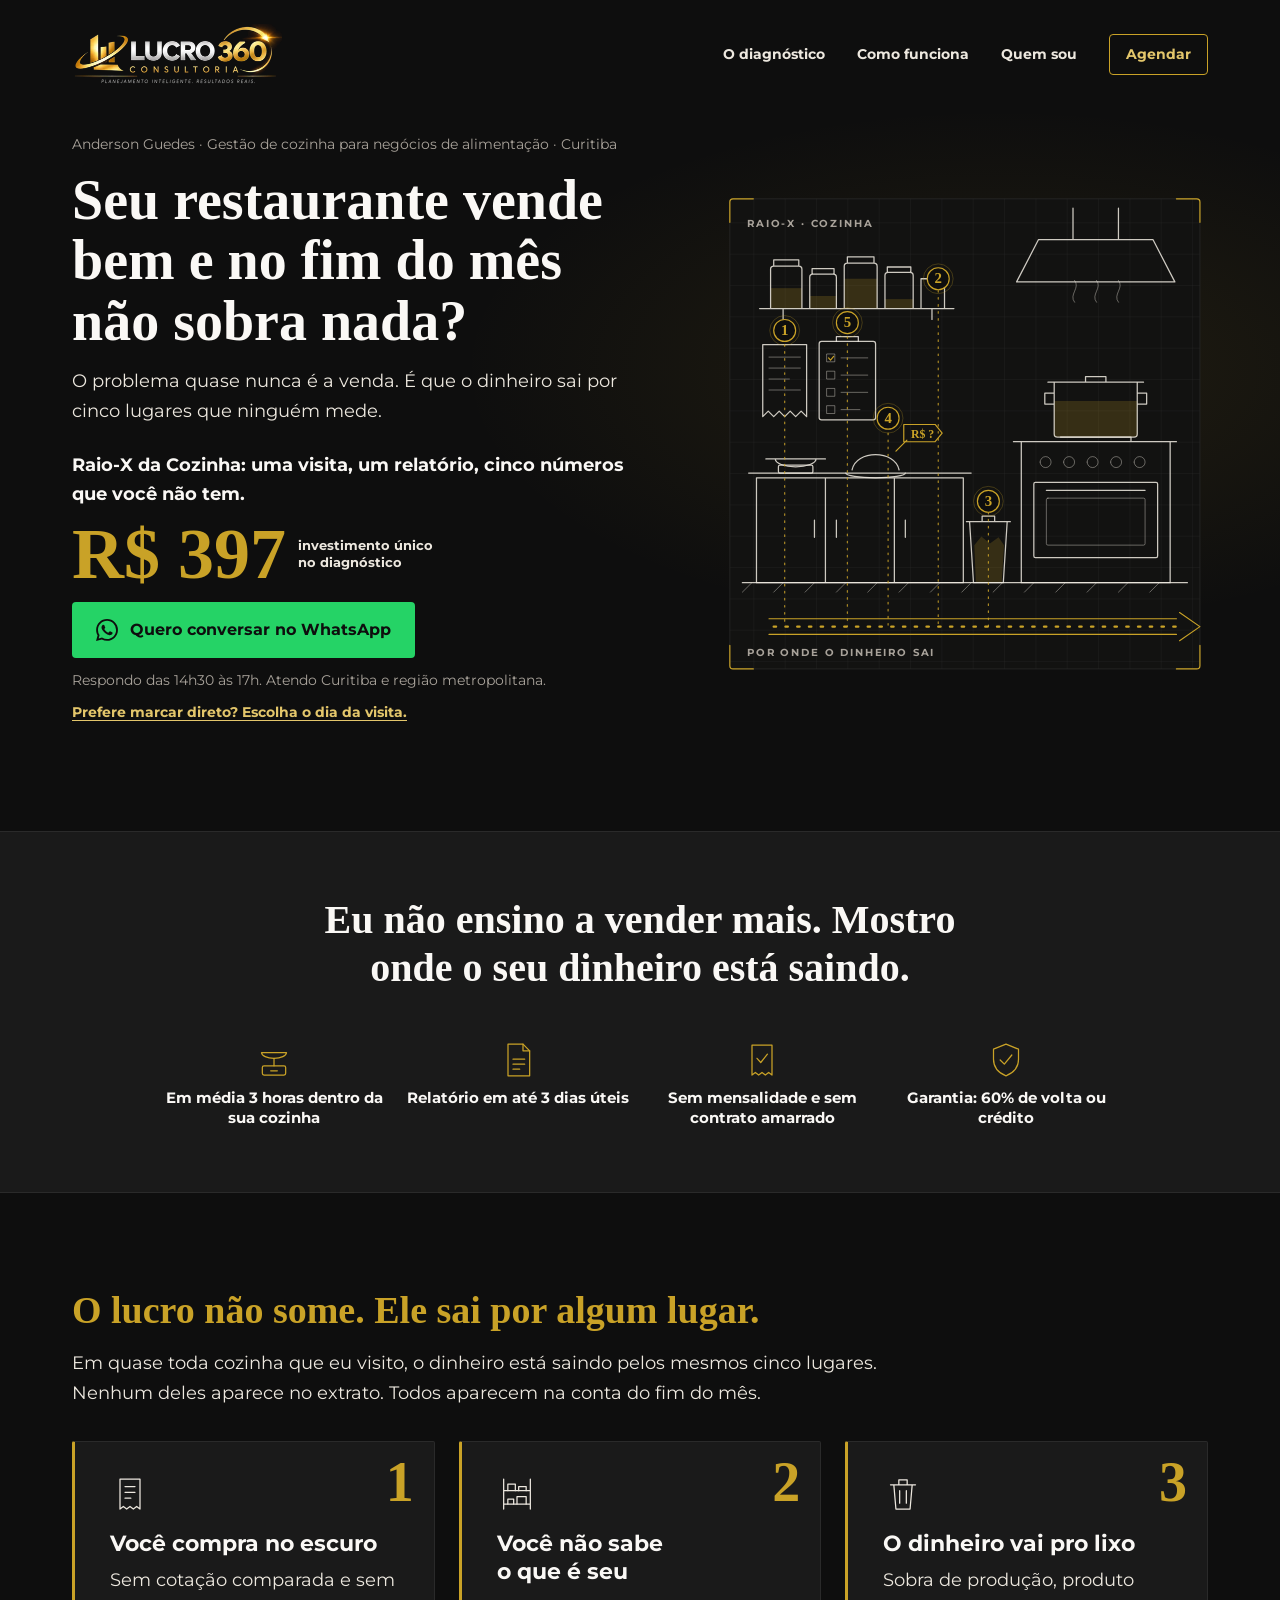
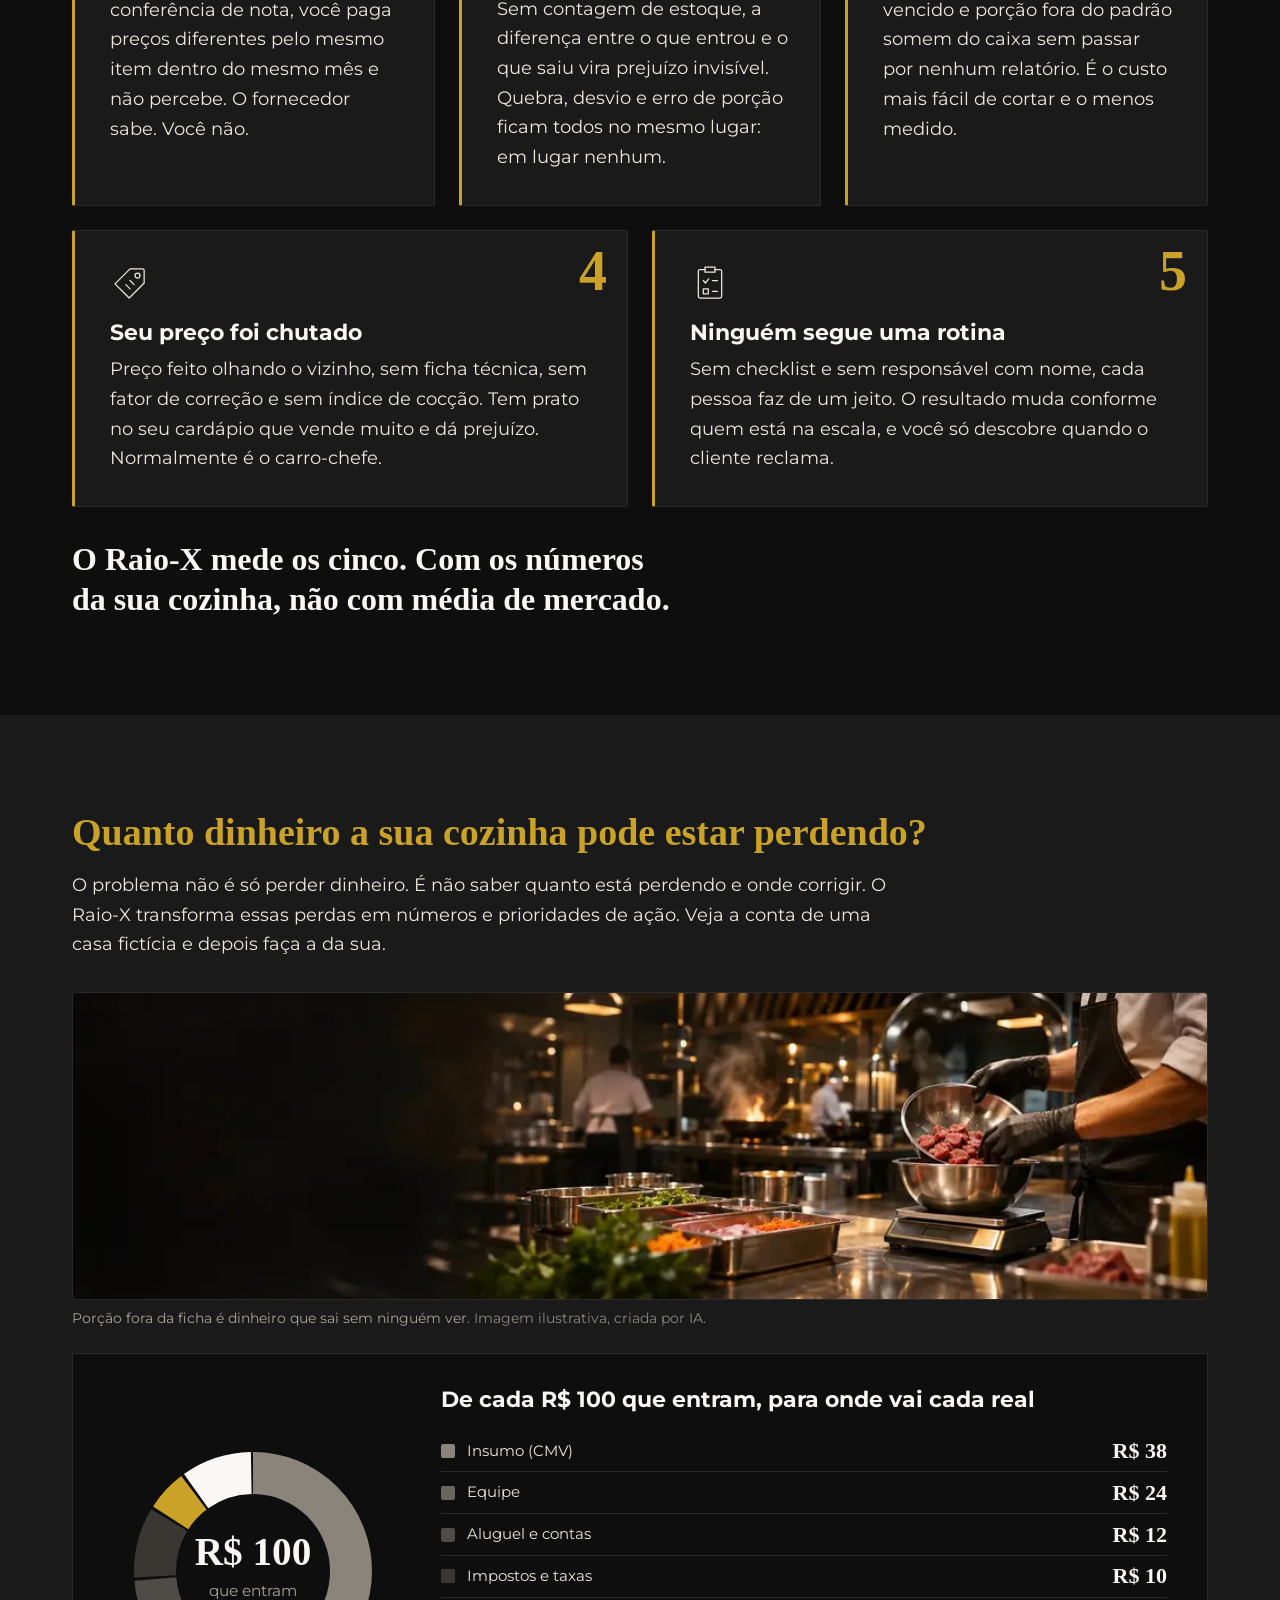
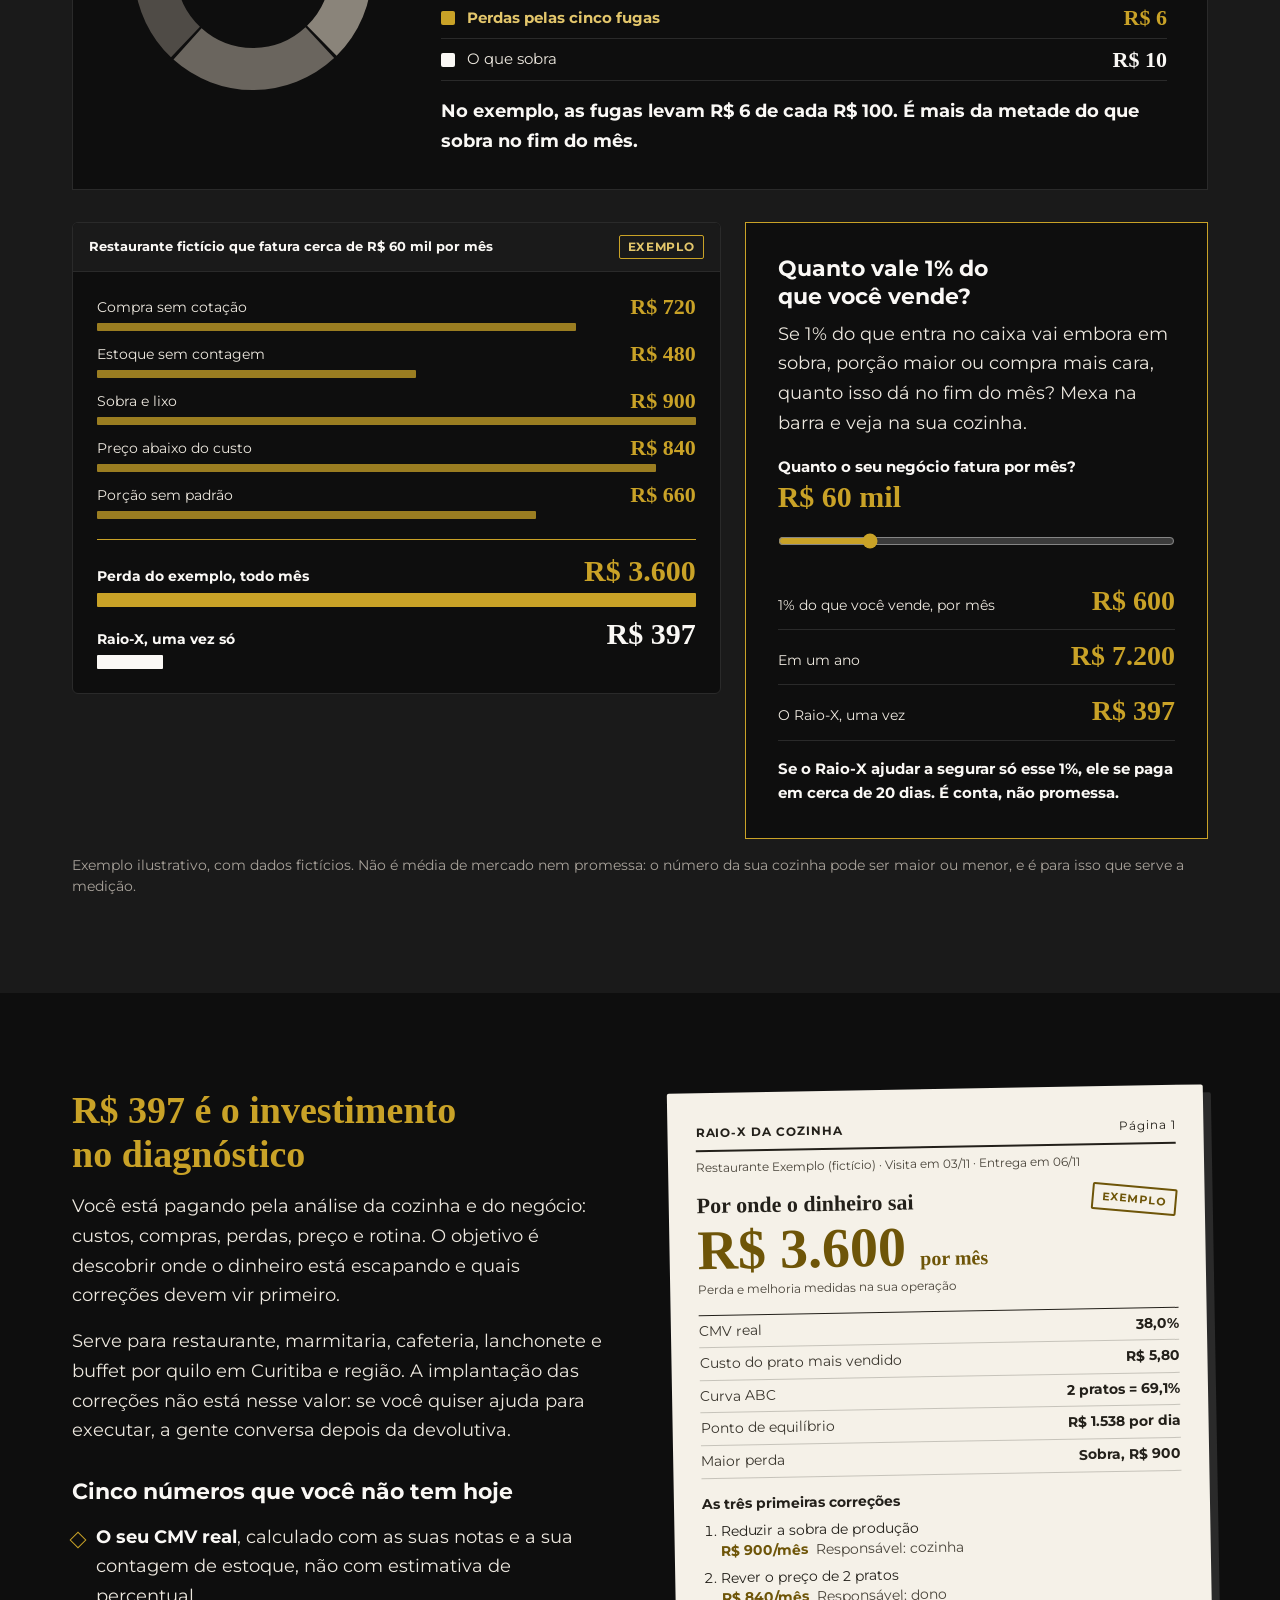
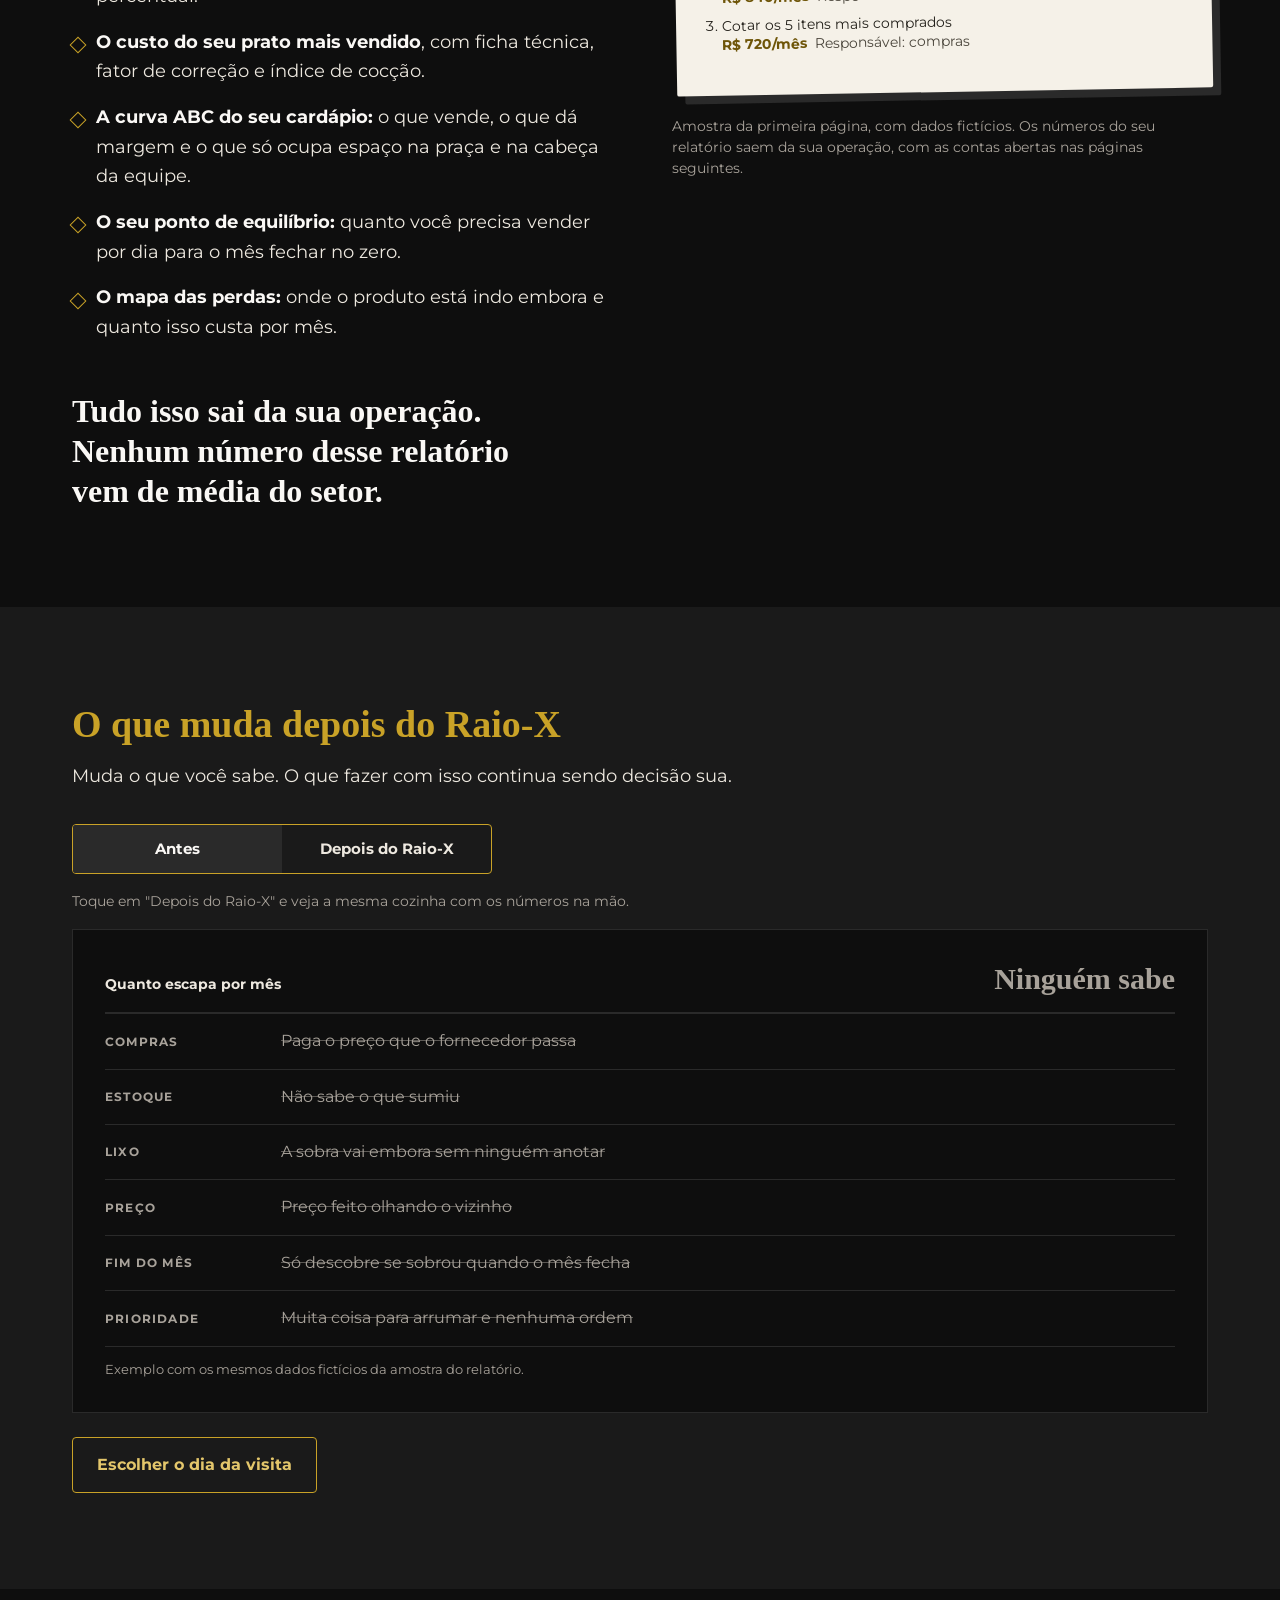
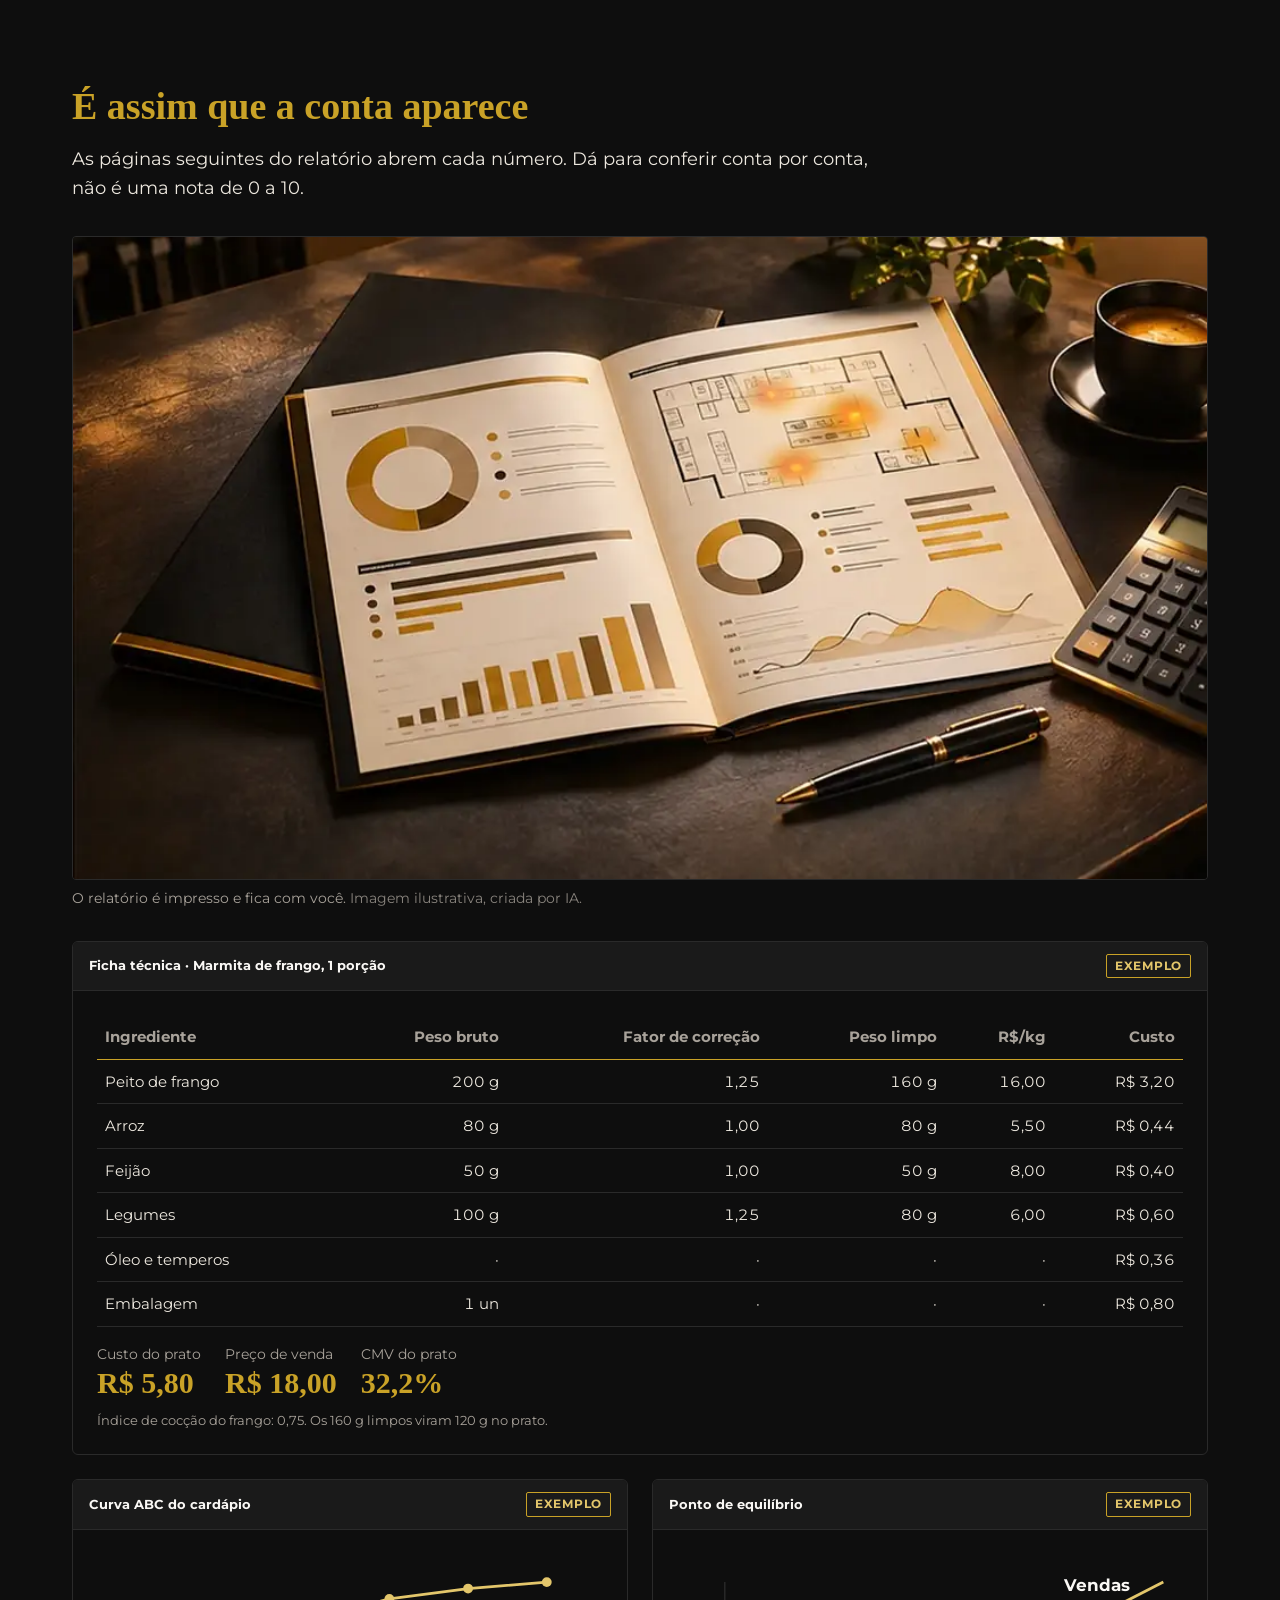
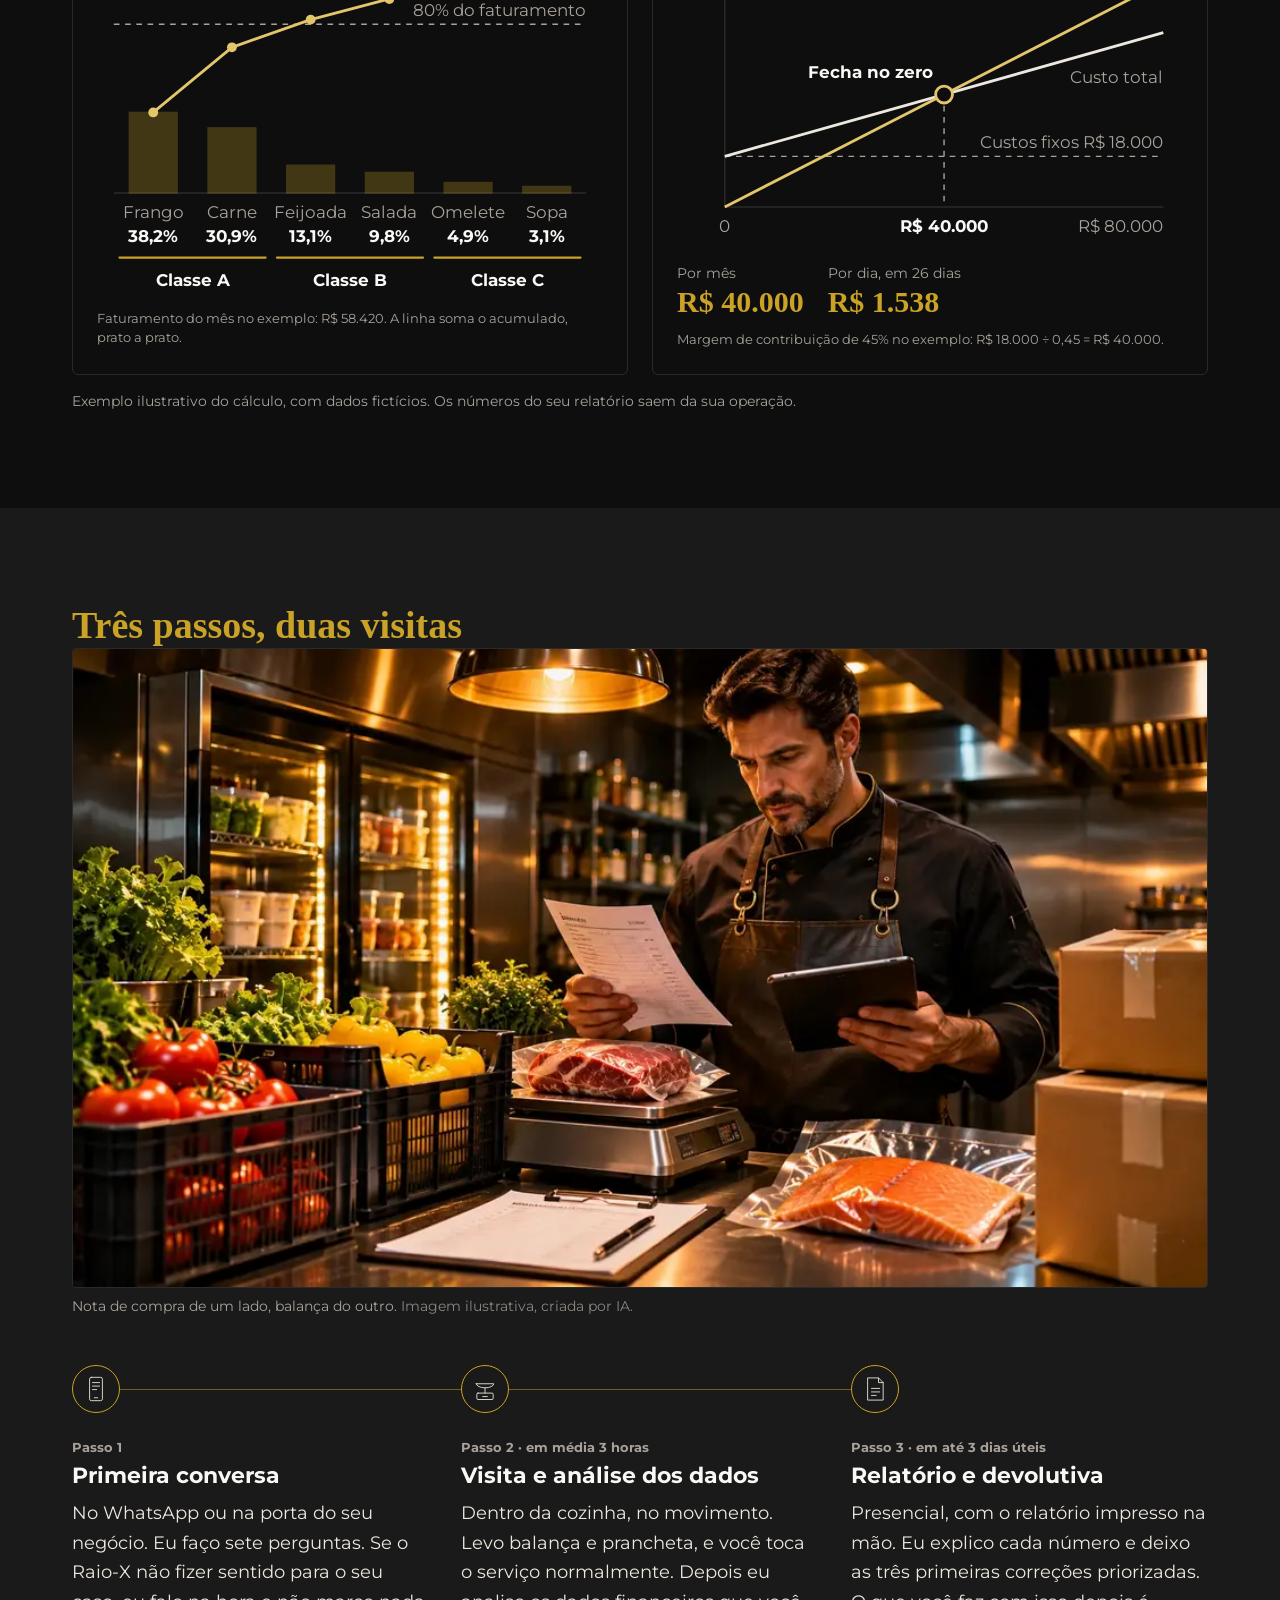
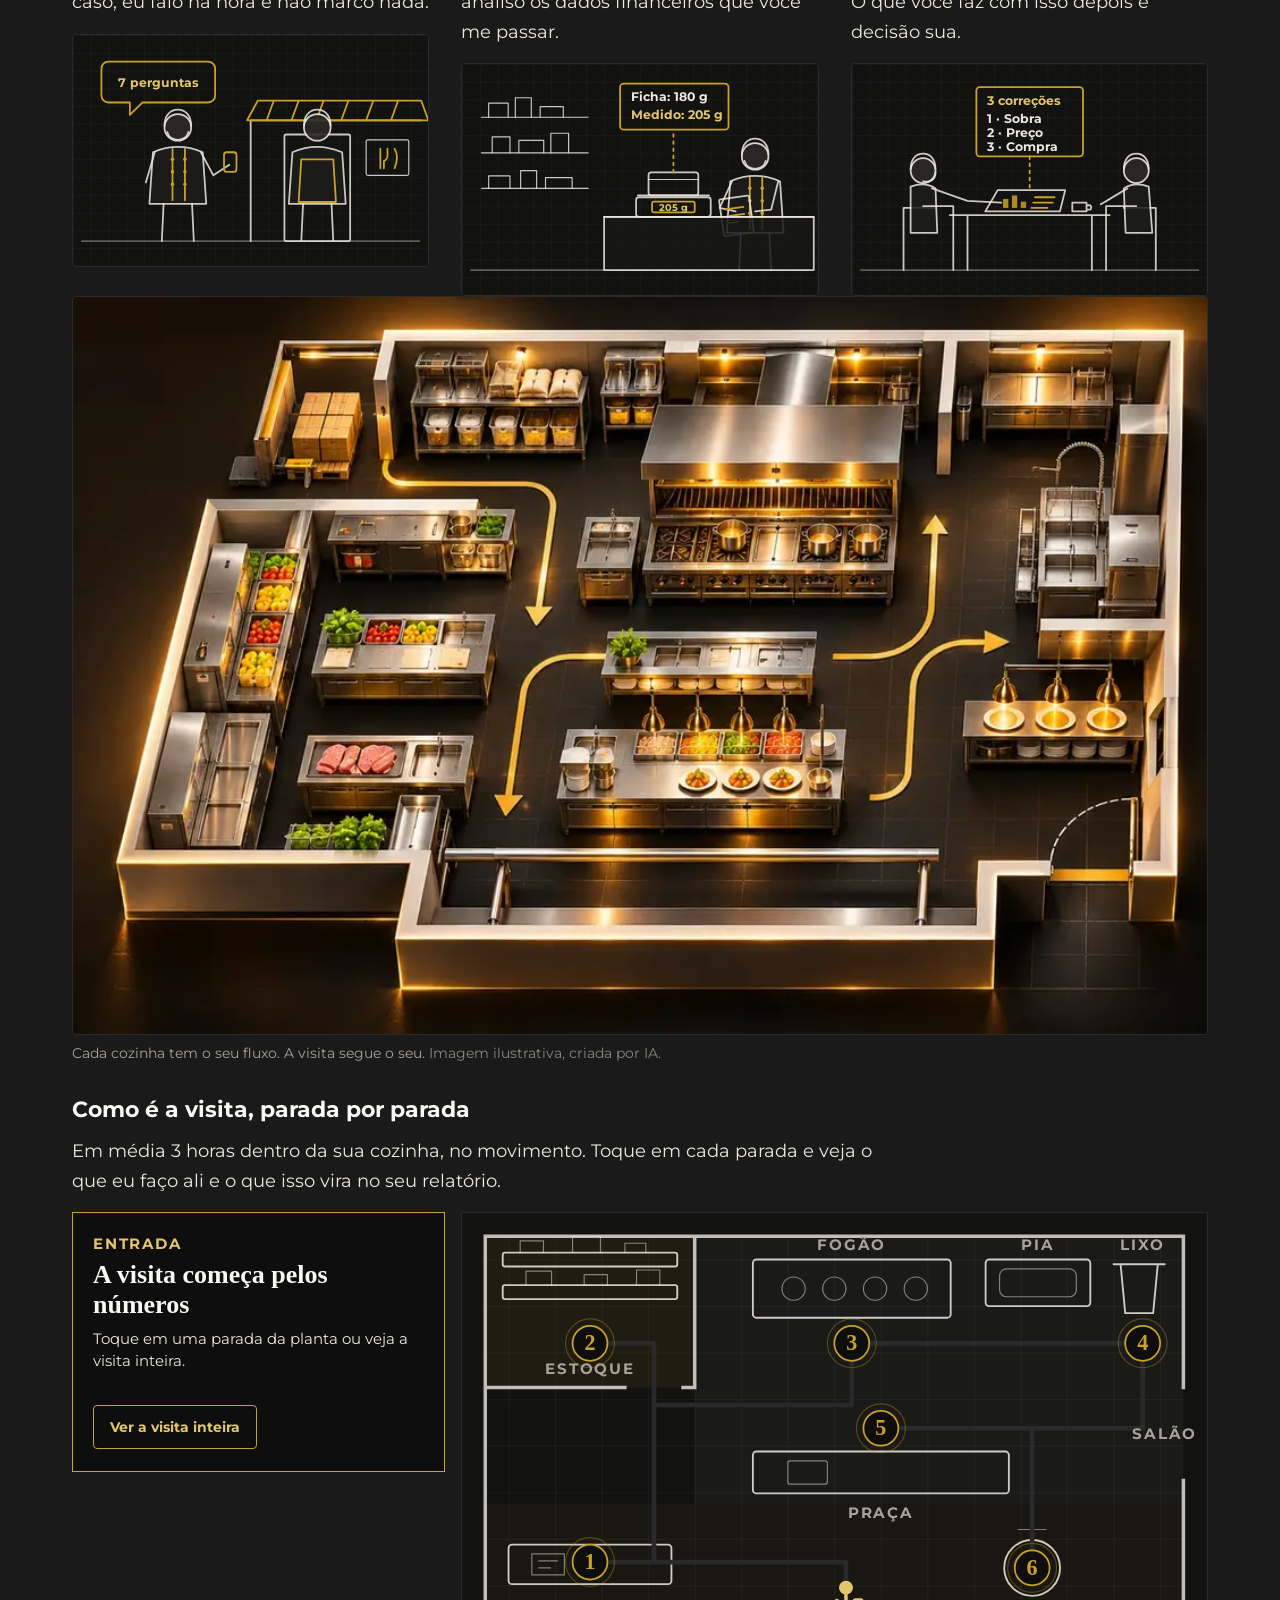
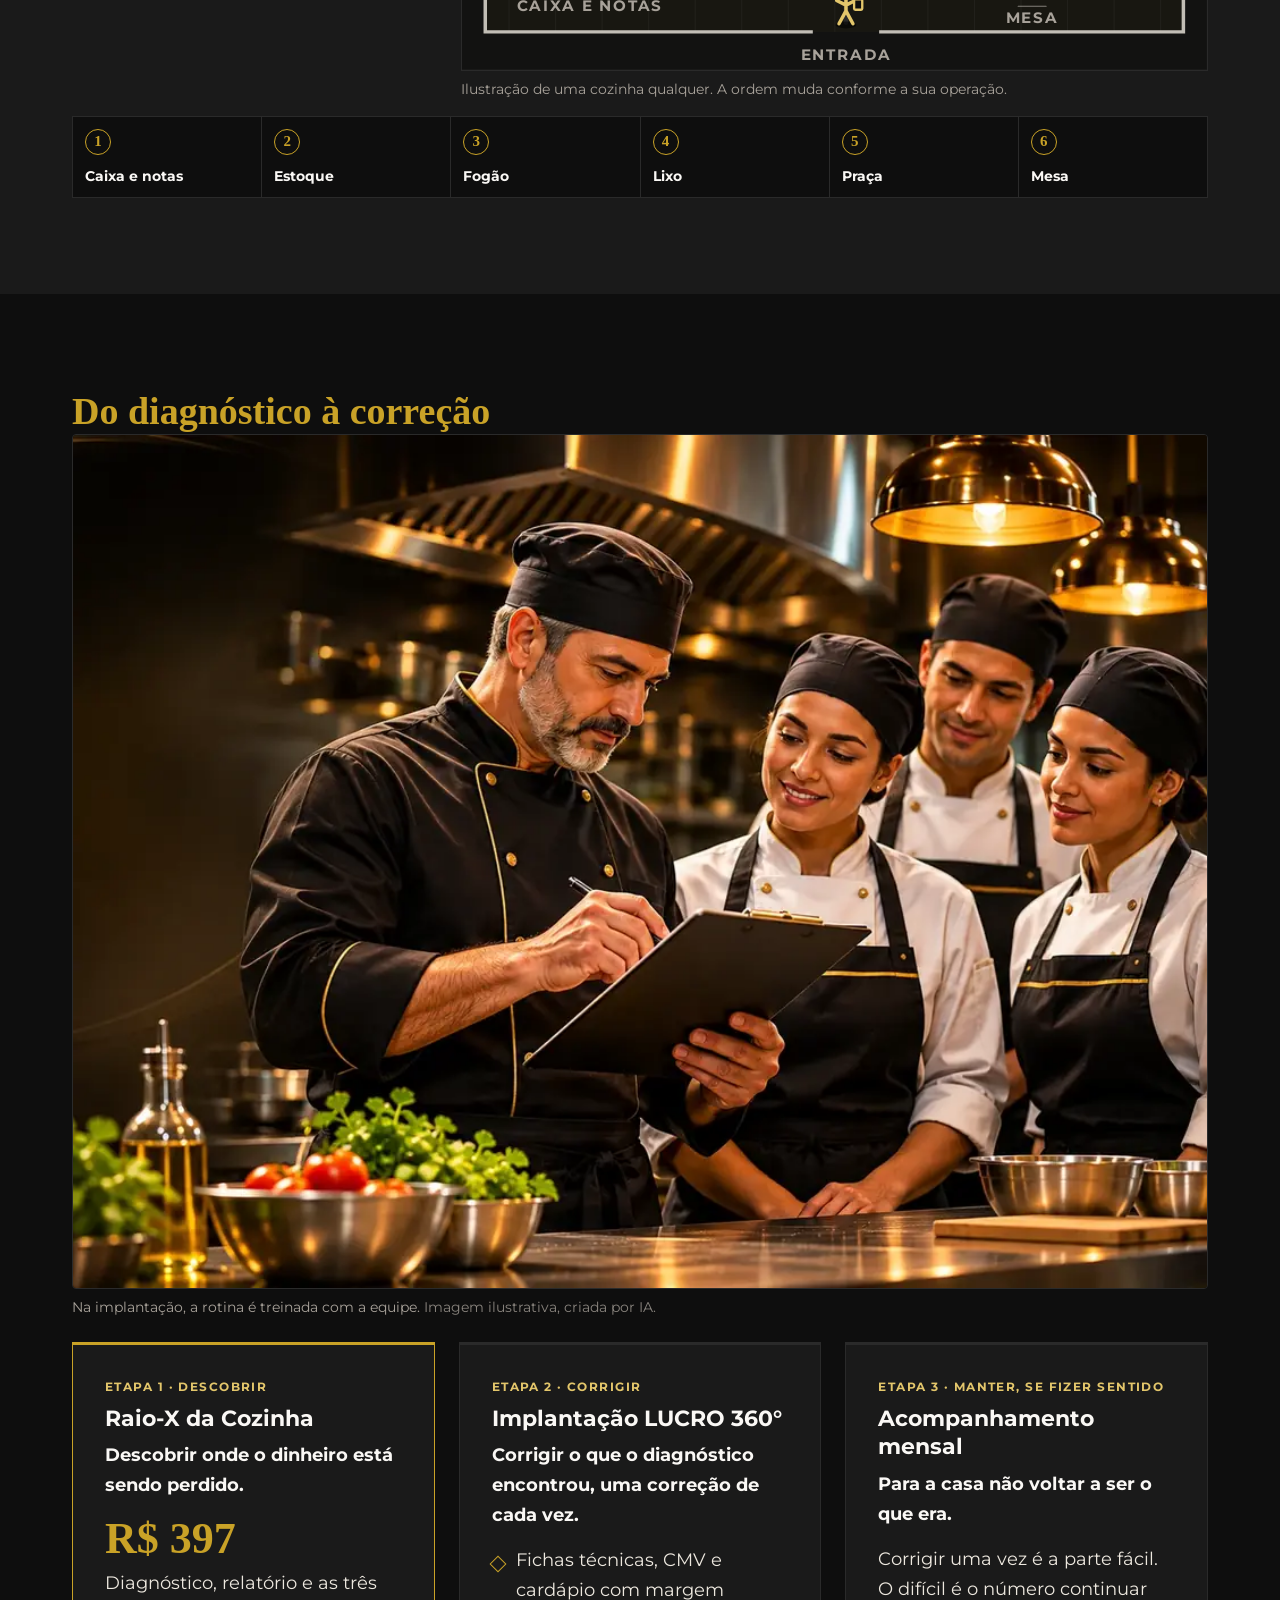
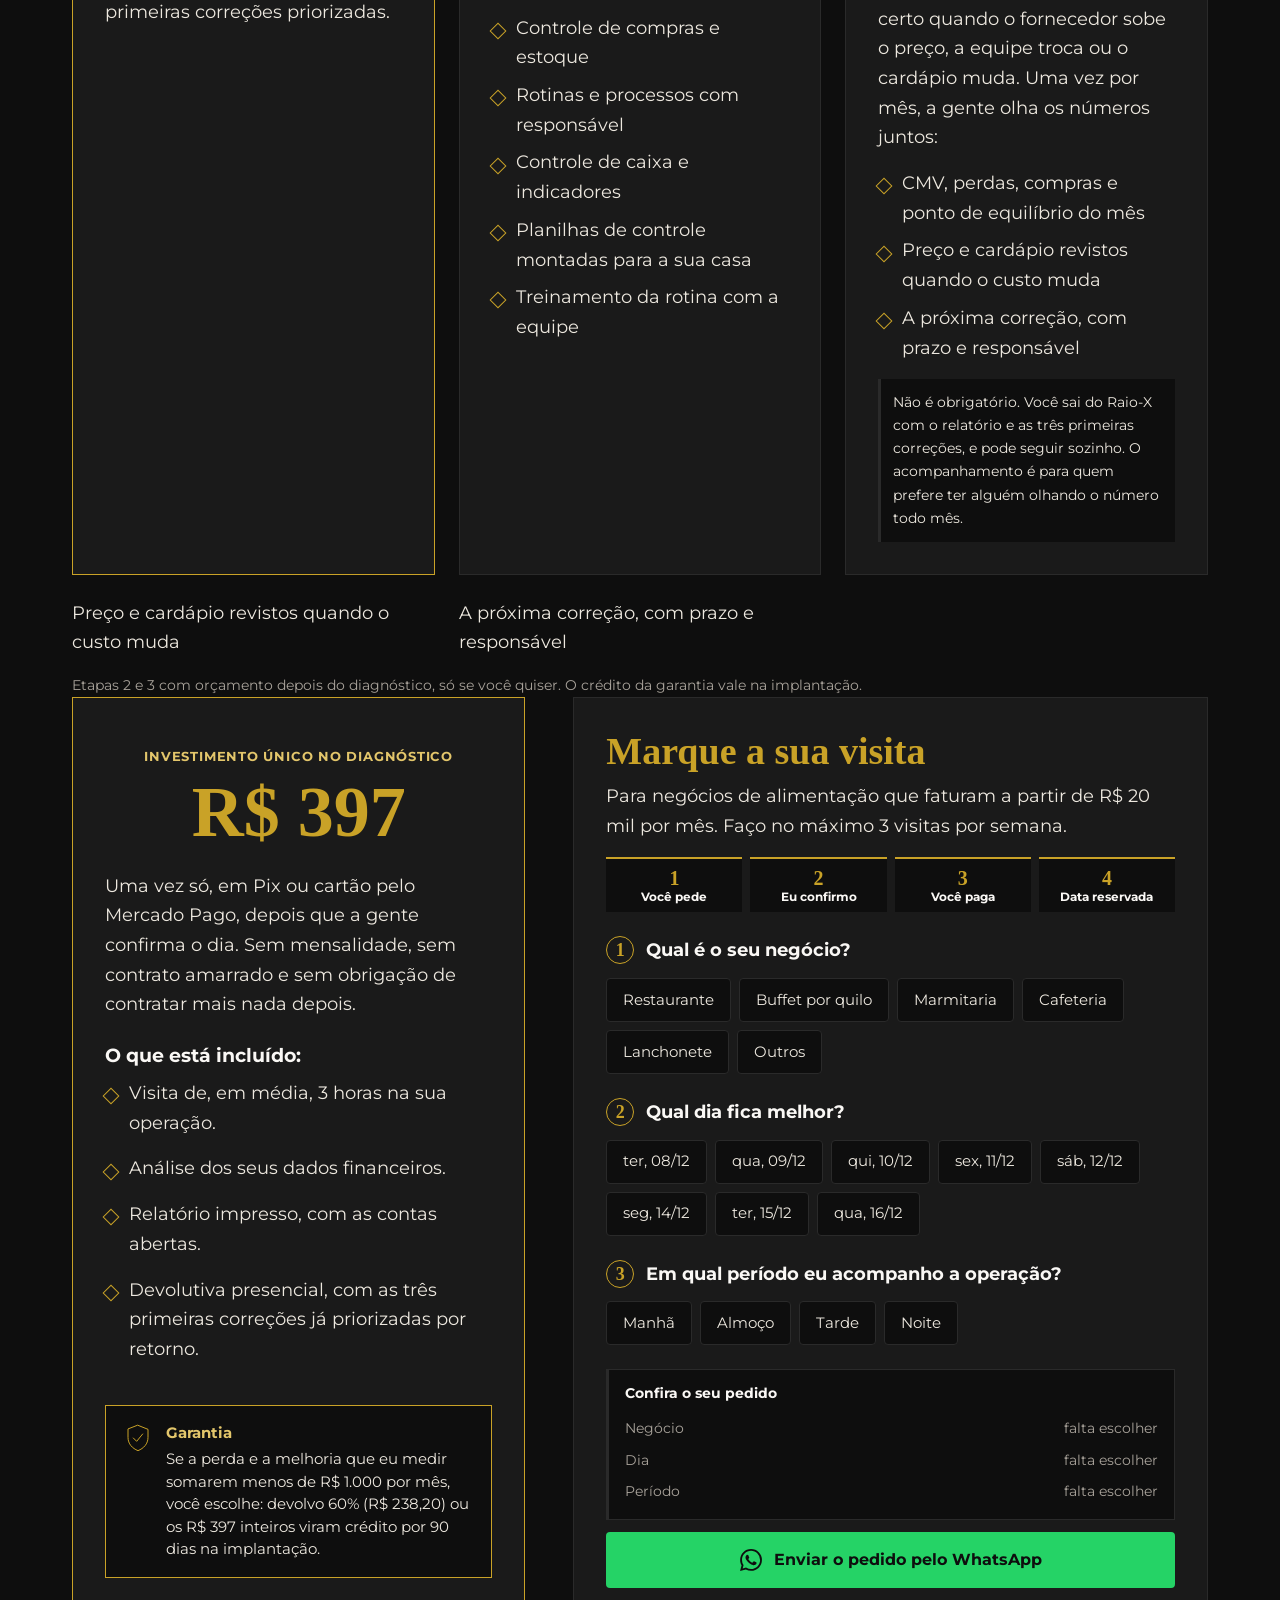
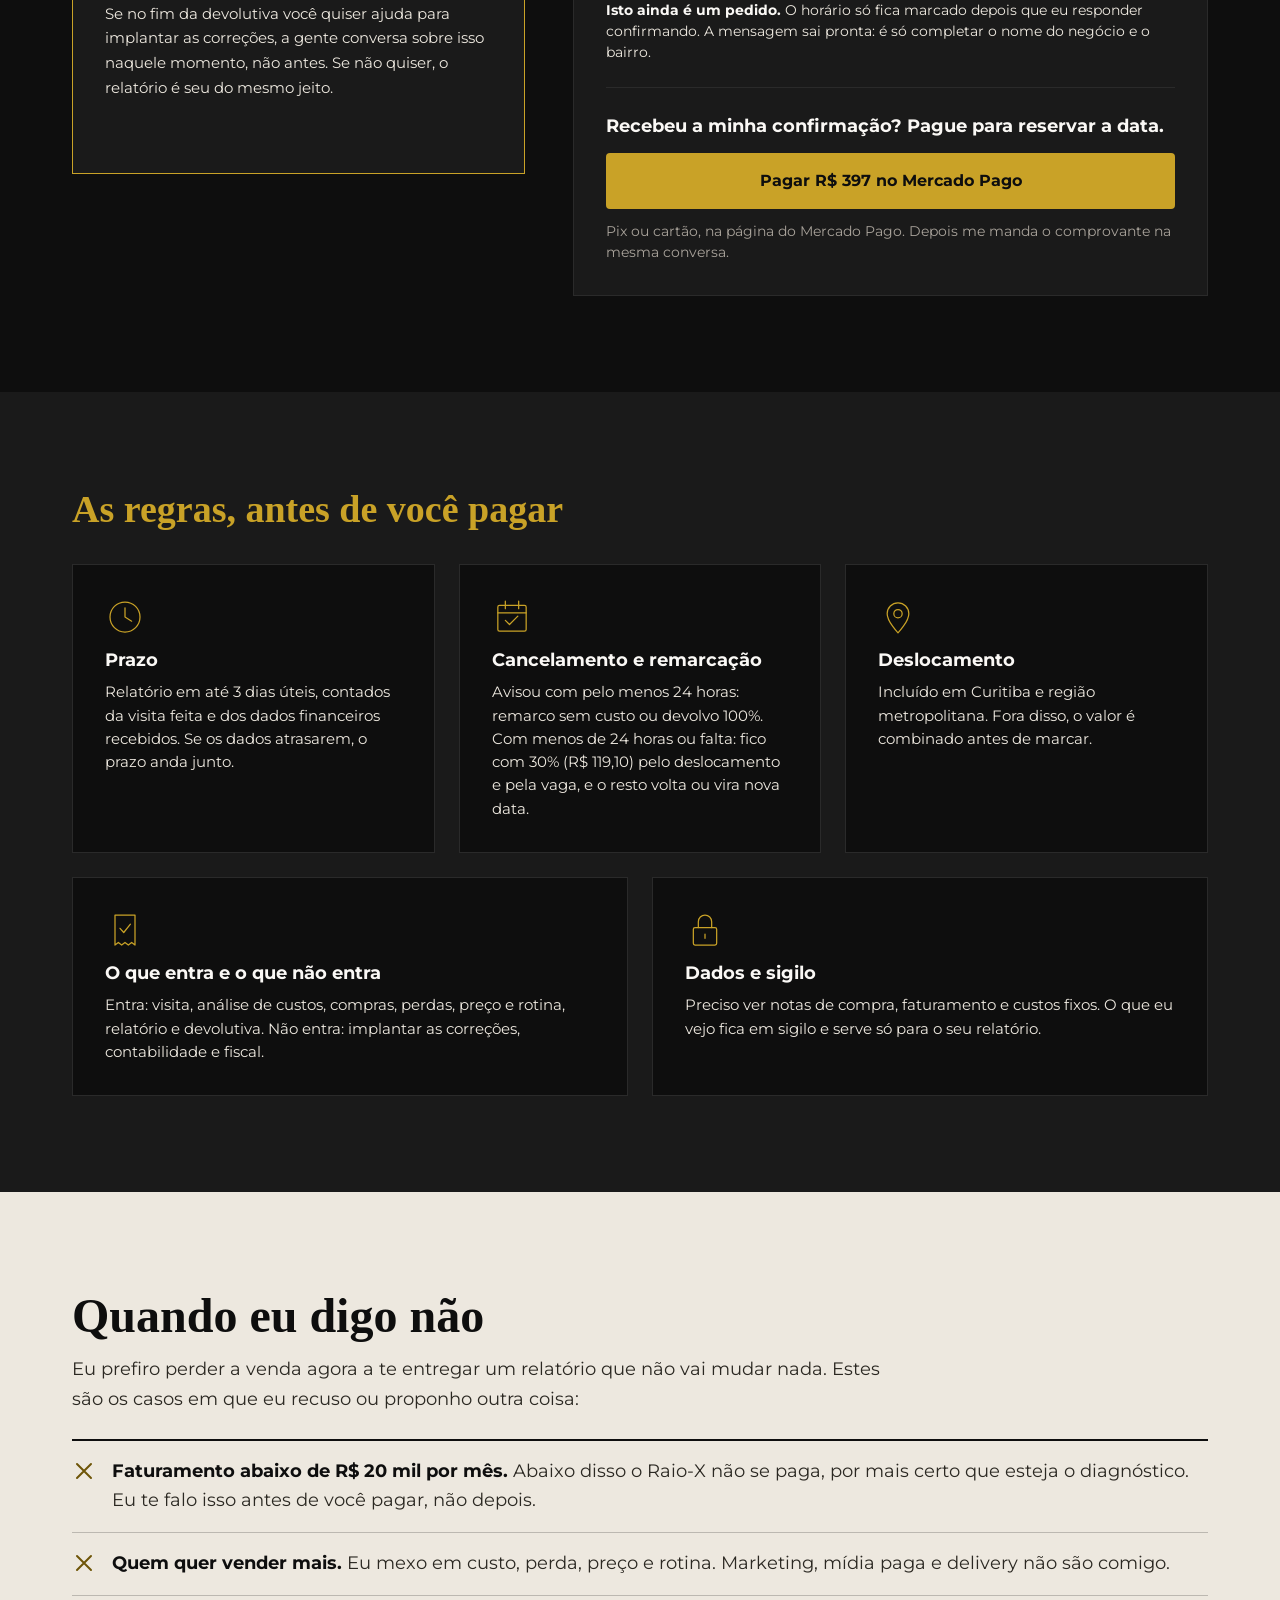
==== index.html @ 6a3df06d "Acrescenta cinco imagens ilustrativas Co-Authored-By: Claude Opus 5.5 <noreply@anthropic.com>" ====
<!doctype html>
<html lang="pt-BR">
<head>
<meta charset="utf-8">
<meta name="viewport" content="width=device-width, initial-scale=1">
<!-- BLOCO 0 · Metadados -->
<title>Consultoria para restaurantes em Curitiba | Raio-X da Cozinha</title>
<meta name="description" content="Diagnóstico de custos, compras e perdas para restaurantes, marmitarias e cafeterias em Curitiba. Visita, relatório e três correções priorizadas. R$ 397.">
<meta name="author" content="Anderson Guedes">
<meta name="geo.region" content="BR-PR">
<meta name="geo.placename" content="Curitiba">
<link rel="canonical" href="https://maverickguedes77-hue.github.io/raiox-cozinha/">
<meta name="theme-color" content="#0E0E0E">
<meta property="og:type" content="website">
<meta property="og:locale" content="pt_BR">
<meta property="og:url" content="https://maverickguedes77-hue.github.io/raiox-cozinha/">
<meta property="og:title" content="Seu restaurante vende bem e não sobra nada?">
<meta property="og:description" content="O problema quase nunca é a venda. Raio-X da Cozinha, R$ 397.">
<meta property="og:image" content="https://maverickguedes77-hue.github.io/raiox-cozinha/img/og.jpg">
<meta property="og:image:width" content="1200">
<meta property="og:image:height" content="630">
<meta name="twitter:card" content="summary_large_image">
<meta name="twitter:title" content="Seu restaurante vende bem e não sobra nada?">
<meta name="twitter:description" content="O problema quase nunca é a venda. Raio-X da Cozinha, R$ 397.">
<meta name="twitter:image" content="https://maverickguedes77-hue.github.io/raiox-cozinha/img/og.jpg">
<link rel="icon" href="favicon.svg" type="image/svg+xml">
<link rel="preload" href="fontes/cormorant-garamond-700.woff2" as="font" type="font/woff2" crossorigin>
<link rel="preload" href="fontes/montserrat-400.woff2" as="font" type="font/woff2" crossorigin>
<link rel="stylesheet" href="css/estilo.css">
<script>document.documentElement.className = "js";</script>
<script type="application/ld+json">
{"@context":"https://schema.org","@graph":[{"@type":"WebSite","@id":"https://maverickguedes77-hue.github.io/raiox-cozinha/#site","url":"https://maverickguedes77-hue.github.io/raiox-cozinha/","name":"Raio-X da Cozinha","inLanguage":"pt-BR"},{"@type":"Person","@id":"https://maverickguedes77-hue.github.io/raiox-cozinha/#anderson","name":"Anderson Guedes","jobTitle":"Chef de cozinha e consultor gastronômico","image":"https://maverickguedes77-hue.github.io/raiox-cozinha/img/anderson.webp","telephone":"+5541998824094","alumniOf":[{"@type":"EducationalOrganization","name":"Centro Europeu"},{"@type":"EducationalOrganization","name":"Basque Culinary Center"},{"@type":"EducationalOrganization","name":"Università Bocconi"}]},{"@type":"ProfessionalService","@id":"https://maverickguedes77-hue.github.io/raiox-cozinha/#negocio","name":"Anderson Guedes · Raio-X da Cozinha","url":"https://maverickguedes77-hue.github.io/raiox-cozinha/","description":"Diagnóstico de custos, compras, perdas, preço e rotina para restaurantes, marmitarias, cafeterias, lanchonetes e buffets por quilo.","image":"https://maverickguedes77-hue.github.io/raiox-cozinha/img/og.jpg","logo":"https://maverickguedes77-hue.github.io/raiox-cozinha/img/logo-lucro360.webp","telephone":"+5541998824094","priceRange":"R$ 397","taxID":"35.414.930/0001-76","founder":{"@id":"https://maverickguedes77-hue.github.io/raiox-cozinha/#anderson"},"address":{"@type":"PostalAddress","addressLocality":"Curitiba","addressRegion":"PR","addressCountry":"BR"},"areaServed":[{"@type":"City","name":"Curitiba"},{"@type":"AdministrativeArea","name":"Região Metropolitana de Curitiba"}]},{"@type":"Service","@id":"https://maverickguedes77-hue.github.io/raiox-cozinha/#raiox","name":"Raio-X da Cozinha","serviceType":"Diagnóstico de gestão para restaurantes","provider":{"@id":"https://maverickguedes77-hue.github.io/raiox-cozinha/#negocio"},"areaServed":{"@type":"City","name":"Curitiba"},"offers":{"@type":"Offer","price":"397.00","priceCurrency":"BRL","url":"https://maverickguedes77-hue.github.io/raiox-cozinha/#agendar","availability":"https://schema.org/InStock"}},{"@type":"FAQPage","@id":"https://maverickguedes77-hue.github.io/raiox-cozinha/#perguntas","mainEntity":[{"@type":"Question","name":"R$ 397 está caro.","acceptedAnswer":{"@type":"Answer","text":"Pense assim: numa casa que fatura R$ 60 mil por mês, cada 1% que escapa em sobra, porção maior ou compra mais cara são R$ 600 por mês, todo mês. O diagnóstico custa R$ 397, uma vez, e são oito horas de trabalho, em média três delas dentro da sua cozinha. E se eu medir menos de R$ 1.000 por mês, a garantia vale."}},{"@type":"Question","name":"E se você não achar nada?","acceptedAnswer":{"@type":"Answer","text":"Aí a sua cozinha está bem cuidada, e eu te digo isso com os números na mão. Se a perda e a melhoria medidas somarem menos de R$ 1.000 por mês, você escolhe: 60% de volta ou o valor inteiro em crédito por 90 dias."}},{"@type":"Question","name":"Não quero mostrar os meus números.","acceptedAnswer":{"@type":"Answer","text":"Sem notas de compra, faturamento e custos fixos não dá para calcular nada. O que eu vejo fica em sigilo e serve só para o seu relatório. Imposto não é meu assunto: eu olho grama, perda e nota de compra. Fisco é entre você e o seu contador."}},{"@type":"Question","name":"Já contratei consultoria e não mudou nada.","acceptedAnswer":{"@type":"Answer","text":"Normalmente porque o trabalho parou no diagnóstico. O relatório é bonito, ninguém executa e seis meses depois está tudo igual. Por isso a devolutiva do Raio-X sai com três correções priorizadas e com responsável definido, não com uma lista de trinta recomendações."}},{"@type":"Question","name":"Não tenho tempo para isso.","acceptedAnswer":{"@type":"Answer","text":"A visita é no seu horário de operação e você continua tocando o serviço. O que consome tempo seu são a conversa inicial e a devolutiva."}},{"@type":"Question","name":"Meu contador já cuida disso.","acceptedAnswer":{"@type":"Answer","text":"Contador cuida do fiscal: imposto, folha, obrigação acessória. CMV de ficha técnica, perda de produção e ponto de equilíbrio são gestão, não contabilidade. São coisas diferentes e as duas são necessárias."}},{"@type":"Question","name":"Você vai mexer na minha equipe?","acceptedAnswer":{"@type":"Answer","text":"Não. Eu observo a operação e converso com quem você autorizar. Decisão sobre pessoa é sua, sempre."}},{"@type":"Question","name":"Vou precisar comprar algum sistema?","acceptedAnswer":{"@type":"Answer","text":"Não. O Raio-X não exige sistema nenhum. Se você contratar a implantação, a casa recebe as planilhas de controle já montadas para ela."}},{"@type":"Question","name":"Meu negócio é muito pequeno.","acceptedAnswer":{"@type":"Answer","text":"Pode ser, e eu te digo isso com honestidade na primeira conversa. Veja acima quando eu digo não."}},{"@type":"Question","name":"Você atende restaurante grande?","acceptedAnswer":{"@type":"Answer","text":"Atendo. Meu foco são os negócios pequenos de alimentação, mas restaurante de médio e grande porte também entra. Em casa maior, a gente combina o tempo de visita na conversa."}},{"@type":"Question","name":"O que é CMV?","acceptedAnswer":{"@type":"Answer","text":"CMV é o custo da mercadoria vendida: quanto do que você fatura vira insumo. Muita cozinha calcula por estimativa. No Raio-X, ele sai das suas notas e da sua contagem de estoque."}},{"@type":"Question","name":"Quanto custa uma consultoria para restaurante em Curitiba?","acceptedAnswer":{"@type":"Answer","text":"O Raio-X da Cozinha custa R$ 397 e cobre só o diagnóstico. Se você quiser ajuda para implantar as correções, eu passo o valor depois da devolutiva, conforme o tamanho da casa."}}]}]}
</script>
<script src="js/script.js" defer></script>
</head>
<body>

<!-- Ícones em traço, desenhados para esta página -->
<svg class="sprite" aria-hidden="true" focusable="false">
  <symbol id="i-zap" viewBox="0 0 24 24"><path d="M17.472 14.382c-.297-.149-1.758-.867-2.03-.967-.273-.099-.471-.148-.67.15-.197.297-.767.966-.94 1.164-.173.199-.347.223-.644.075-.297-.15-1.255-.463-2.39-1.475-.883-.788-1.48-1.761-1.653-2.059-.173-.297-.018-.458.13-.606.134-.133.298-.347.446-.52.149-.174.198-.298.298-.497.099-.198.05-.371-.025-.52-.075-.149-.669-1.612-.916-2.207-.242-.579-.487-.5-.669-.51-.173-.008-.371-.01-.57-.01-.198 0-.52.074-.792.372-.272.297-1.04 1.016-1.04 2.479 0 1.462 1.065 2.875 1.213 3.074.149.198 2.096 3.2 5.077 4.487.709.306 1.262.489 1.694.625.712.227 1.36.195 1.871.118.571-.085 1.758-.719 2.006-1.413.248-.694.248-1.289.173-1.413-.074-.124-.272-.198-.57-.347m-5.421 7.403h-.004a9.87 9.87 0 01-5.031-1.378l-.361-.214-3.741.982.998-3.648-.235-.374a9.86 9.86 0 01-1.51-5.26c.001-5.45 4.436-9.884 9.888-9.884 2.64 0 5.122 1.03 6.988 2.898a9.825 9.825 0 012.893 6.994c-.003 5.45-4.437 9.884-9.885 9.884m8.413-18.297A11.815 11.815 0 0012.05 0C5.495 0 .16 5.335.157 11.892c0 2.096.547 4.142 1.588 5.945L.057 24l6.305-1.654a11.882 11.882 0 005.683 1.448h.005c6.554 0 11.89-5.335 11.893-11.893a11.821 11.821 0 00-3.48-8.413z"/></symbol>
  <symbol id="i-nota" viewBox="0 0 48 48"><path d="M12 6h24v36l-4-3-4 3-4-3-4 3-4-3-4 3z"/><path d="M18 15h12M18 22h12M18 29h7"/></symbol>
  <symbol id="i-estante" viewBox="0 0 48 48"><path d="M8 6v36M40 6v36M8 20h32M8 36h32"/><path d="M13 20v-8h9v8M26 20v-5h9v5M13 36v-6h7v6M24 36v-9h11v9"/></symbol>
  <symbol id="i-lixo" viewBox="0 0 48 48"><path d="M9 13h30M19 13V7h10v6M13 13l2.5 29h17L35 13M20 20v15M28 20v15"/></symbol>
  <symbol id="i-preco" viewBox="0 0 48 48"><path d="M6 25 24 7h15a2 2 0 0 1 2 2v15L23 42z"/><circle cx="33" cy="15" r="3"/><path d="M19 26l5 5M24 21l5 5"/></symbol>
  <symbol id="i-rotina" viewBox="0 0 48 48"><path d="M18 8h-6a2 2 0 0 0-2 2v30a2 2 0 0 0 2 2h24a2 2 0 0 0 2-2V10a2 2 0 0 0-2-2h-6"/><path d="M18 5h12v6H18zM16 21l2.500 3 4-5M27 21h6M16 31h6v6h-6zM27 34h6"/></symbol>
  <symbol id="i-contar" viewBox="0 0 48 48"><path d="M7 22h15v20H7zM26 10h15v32H26z"/><path d="M11 28h7M11 34h7M30 17h7M30 24h7M30 31h7"/></symbol>
  <symbol id="i-balanca" viewBox="0 0 48 48"><path d="M9 15h30a15 7 0 0 1-30 0z"/><path d="M24 22v9"/><rect x="10" y="31" width="28" height="11" rx="2"/><path d="M20 37h8"/></symbol>
  <symbol id="i-conferir" viewBox="0 0 48 48"><path d="M12 6h24v36l-4-3-4 3-4-3-4 3-4-3-4 3z"/><path d="M18 22l4.500 5 8-10"/></symbol>
  <symbol id="i-panela" viewBox="0 0 48 48"><path d="M10 22h28v15a5 5 0 0 1-5 5H15a5 5 0 0 1-5-5zM5 27h5M38 27h5M7 22h34"/><path d="M19 15c-2-3 2-5 0-9M29 15c-2-3 2-5 0-9"/></symbol>
  <symbol id="i-pergunta" viewBox="0 0 48 48"><path d="M7 9h34v24H23l-9 8v-8H7z"/><path d="M20 17a4 4 0 1 1 6 3.500c-1.500.8-2 1.500-2 3M24 28v.1"/></symbol>
  <symbol id="i-conversa" viewBox="0 0 48 48"><rect x="13" y="4" width="22" height="40" rx="3"/><path d="M21 39h6M18 13h12M18 19h12M18 25h7"/></symbol>
  <symbol id="i-relatorio" viewBox="0 0 48 48"><path d="M12 5h18l8 8v30H12z"/><path d="M30 5v8h8M18 23h14M18 29h14M18 35h8"/></symbol>
  <symbol id="i-escudo" viewBox="0 0 48 48"><path d="M24 5l15 6v12c0 10-6.500 16.500-15 20-8.500-3.500-15-10-15-20V11z"/><path d="M17 24l5 5 9-11"/></symbol>
  <symbol id="i-relogio" viewBox="0 0 48 48"><circle cx="24" cy="24" r="18"/><path d="M24 13v11l8 5"/></symbol>
  <symbol id="i-calendario" viewBox="0 0 48 48"><rect x="7" y="10" width="34" height="31" rx="2"/><path d="M7 19h34M16 5v9M32 5v9M16 28l5 5 10-10"/></symbol>
  <symbol id="i-rota" viewBox="0 0 48 48"><path d="M24 43s13-13.500 13-23a13 13 0 1 0-26 0c0 9.500 13 23 13 23z"/><circle cx="24" cy="20" r="5"/></symbol>
  <symbol id="i-cadeado" viewBox="0 0 48 48"><rect x="10" y="21" width="28" height="21" rx="2"/><path d="M16 21v-7a8 8 0 0 1 16 0v7M24 29v5"/></symbol>
  <symbol id="i-seta" viewBox="0 0 24 24"><path d="M4 12h15M13 6l6 6-6 6"/></symbol>
  <symbol id="i-x" viewBox="0 0 24 24"><path d="M5 5l14 14M19 5 5 19"/></symbol>
</svg>

<!-- Cabeçalho: logo; o menu só aparece no computador -->
<header class="cabecalho">
  <div class="conteudo">
    <a class="marca-logo" href="#topo">
      <img src="img/logo-lucro360-p.webp" width="420" height="123" alt="LUCRO 360 Consultoria, Anderson Guedes">
    </a>
    <nav aria-label="Seções da página">
      <a href="#o-que-e">O diagnóstico</a>
      <a href="#como-funciona">Como funciona</a>
      <a href="#quem-sou">Quem sou</a>
      <a class="nav-agendar" href="#agendar">Agendar</a>
    </nav>
  </div>
</header>

<main>

<!-- BLOCO 1 · Topo (hero) -->
<section class="topo" id="topo">
  <div class="conteudo topo-grade">
    <div>
      <p class="etiqueta">Anderson Guedes · Gestão de cozinha para negócios de alimentação · Curitiba</p>
      <h1>Seu restaurante vende bem e no fim do mês não sobra nada?</h1>
      <p class="subtitulo">O problema quase nunca é a venda. É que o dinheiro sai por cinco lugares que ninguém mede.</p>
      <p class="oferta">Raio-X da Cozinha: uma visita, um relatório, cinco números que você não tem.</p>
      <div class="preco-linha"><strong class="preco-topo">R$ 397</strong><span class="preco-nota">investimento único<br>no diagnóstico</span></div>
      <a class="botao botao-zap" data-wa="RAIOX-TOPO" href="https://wa.me/5541998824094?text=Oi%20Anderson%2C%20vi%20a%20sua%20p%C3%A1gina%20e%20quero%20entender%20o%20Raio-X%20da%20Cozinha.%20%5BRAIOX-TOPO%5D" target="_blank" rel="noopener">
        <svg aria-hidden="true"><use href="#i-zap"/></svg>Quero conversar no WhatsApp
      </a>
      <p class="apoio">Respondo das 14h30 às 17h. Atendo Curitiba e região metropolitana.</p>
      <a class="link-marcar" href="#agendar">Prefere marcar direto? Escolha o dia da visita.</a>
    </div>

    <figure class="raio-quadro">
      <svg class="raio" viewBox="0 0 620 620" role="img" aria-label="Ilustração em traço dourado de uma cozinha vista em raio-X, com nota de compra, prateleira de estoque, prato com etiqueta de preço, lixeira e quadro de rotina. Cinco pontos numerados vazam para um cano sob o piso, por onde o dinheiro sai.">
        <defs>
          <pattern id="grade" width="40" height="40" patternUnits="userSpaceOnUse"><path d="M40 0H0V40" fill="none" stroke="#2A2A2A" stroke-width=".7"/></pattern>
          <linearGradient id="feixe-luz" x1="0" y1="0" x2="0" y2="1"><stop offset="0" stop-color="#E3C66B" stop-opacity="0"/><stop offset=".92" stop-color="#E3C66B" stop-opacity=".13"/><stop offset="1" stop-color="#E3C66B" stop-opacity=".5"/></linearGradient>
          <clipPath id="filme"><rect x="10" y="10" width="600" height="600" rx="4"/></clipPath>
        </defs>

        <!-- Filme -->
        <rect x="10" y="10" width="600" height="600" rx="4" fill="#121211"/>
        <rect x="10" y="10" width="600" height="600" rx="4" fill="url(#grade)"/>
        <rect x="10" y="10" width="600" height="600" rx="4" fill="none" stroke="#2A2A2A"/>
        <path class="ou" d="M10 40V14a4 4 0 0 1 4-4h26M580 10h26a4 4 0 0 1 4 4v26M610 580v26a4 4 0 0 1-4 4h-26M40 610H14a4 4 0 0 1-4-4v-26"/>
        <text class="raio-rotulo" x="32" y="46">RAIO-X · COZINHA</text>

        <!-- Prateleira e estoque -->
        <g class="ou-cheio">
          <rect x="62" y="124" width="40" height="26"/><rect x="112" y="134" width="34" height="16"/><rect x="156" y="112" width="42" height="38"/><rect x="208" y="138" width="36" height="12"/>
        </g>
        <path class="tr" d="M48 150h248M78 150v14M268 150v14M62 150V100a4 4 0 0 1 4-4h32a4 4 0 0 1 4 4v50M66 96v-8h32v8M112 150v-40a4 4 0 0 1 4-4h26a4 4 0 0 1 4 4v40M115 106v-7h28v7M156 150V96a4 4 0 0 1 4-4h34a4 4 0 0 1 4 4v54M160 92v-8h34v8M208 150v-42a4 4 0 0 1 4-4h28a4 4 0 0 1 4 4v42M211 104v-7h30v7M254 150v-38h30v38"/>

        <!-- Nota de compra -->
        <path class="tr" d="M52 196h56v92l-7-7-7 7-7-7-7 7-7-7-7 7-7-7-7 7z"/>
        <path class="tr tr-fino" d="M60 212h40M60 226h40M60 240h26M60 254h40"/>

        <!-- Quadro de rotina -->
        <rect class="tr" x="124" y="192" width="72" height="100" rx="3"/>
        <path class="tr" d="M146 192v-6h28v6"/>
        <path class="tr tr-fino" d="M134 208h10v10h-10zM134 230h10v10h-10zM134 252h10v10h-10zM134 274h10v10h-10zM152 213h34M152 235h34M152 257h34M152 279h24"/>
        <path class="ou" d="M136 213l2.500 3 4-5"/>

        <!-- Bancada, balança e prato com preço -->
        <path class="tr" d="M34 360h284"/>
        <path class="tr" d="M44 366h264v134H44zM132 366v134M220 366v134M118 420v22M146 420v22M234 420v22"/>
        <path class="tr" d="M56 342h76M68 342a26 10 0 0 0 52 0M94 352v0"/>
        <rect class="tr" x="72" y="350" width="44" height="10" rx="2"/>
        <path class="tr" d="M158 360a38 6 0 0 0 76 0"/>
        <path class="tr" d="M166 356c5-26 55-26 60 0"/>
        <path class="ou" d="M222 332l14-14M232 298h40l9 11-9 11h-40z"/>
        <text x="256" y="315" text-anchor="middle" style="font:700 15px var(--serifa);fill:var(--dourado)">R$ ?</text>

        <!-- Lixeira -->
        <path class="ou-cheio" d="M322 452l9-11 11 9 11-8 7 10-3 48h-33z"/>
        <path class="tr" d="M312 422h56M332 422v-7h16v7M316 422l5 78h38l5-78"/>

        <!-- Fogão, panela, coifa -->
        <path class="tr" d="M404 62h146l28 54H376zM448 22v40M506 22v40"/>
        <path class="tr tr-fino" d="M450 142c-8-10 8-18 0-28M478 142c-8-10 8-18 0-28M506 142c-8-10 8-18 0-28"/>
        <rect class="ou-cheio" x="424" y="268" width="106" height="46"/>
        <path class="tr" d="M424 244h106v66a4 4 0 0 1-4 4h-98a4 4 0 0 1-4-4zM416 244h122M424 258h-12v14h12M530 258h12v14h-12M464 244v-7h26v7"/>
        <path class="tr" d="M432 314h90v6M372 320h208M382 320h190v180H382z"/>
        <rect class="tr" x="398" y="372" width="158" height="96" rx="2"/>
        <rect class="tr tr-fino" x="414" y="392" width="126" height="60" rx="2"/>
        <path class="tr" d="M414 382h126"/>
        <path class="tr tr-fino" d="M406 346a7 7 0 1 0 14 0a7 7 0 1 0-14 0M436 346a7 7 0 1 0 14 0a7 7 0 1 0-14 0M466 346a7 7 0 1 0 14 0a7 7 0 1 0-14 0M496 346a7 7 0 1 0 14 0a7 7 0 1 0-14 0M526 346a7 7 0 1 0 14 0a7 7 0 1 0-14 0"/>

        <!-- Piso e cano por onde o dinheiro sai -->
        <path class="tr" d="M26 500h568"/>
        <path class="tr tr-fino" d="M26 512l12-12M66 512l12-12M106 512l12-12M146 512l12-12M186 512l12-12M226 512l12-12M266 512l12-12M306 512l12-12M346 512l12-12M386 512l12-12M426 512l12-12M466 512l12-12M506 512l12-12M546 512l12-12"/>
        <path class="ou queda" d="M80 196V556M160 186V556M212 300V556M276 118V556M340 410V556"/>
        <path class="ou" d="M60 546h520M60 566h520"/>
        <path class="ou fluxo" d="M66 556h518"/>
        <path class="ou" d="M584 538l26 18-26 18"/>
        <text class="raio-rotulo" x="32" y="594">POR ONDE O DINHEIRO SAI</text>

        <!-- Cinco fugas -->
        <g class="marca">
          <g transform="translate(80 178)"><circle class="anel" r="19"/><circle r="14"/><text y="6">1</text></g>
          <g transform="translate(276 112)"><circle class="anel" r="19"/><circle r="14"/><text y="6">2</text></g>
          <g transform="translate(340 396)"><circle class="anel" r="19"/><circle r="14"/><text y="6">3</text></g>
          <g transform="translate(212 290)"><circle class="anel" r="19"/><circle r="14"/><text y="6">4</text></g>
          <g transform="translate(160 168)"><circle class="anel" r="19"/><circle r="14"/><text y="6">5</text></g>
        </g>

        <!-- Feixe do raio-X -->
        <g clip-path="url(#filme)"><rect class="feixe" x="10" y="-90" width="600" height="90" fill="url(#feixe-luz)"/></g>
      </svg>
    </figure>
  </div>
</section>

<!-- BLOCO 2 · Assinatura e fatos da oferta -->
<section class="assinatura">
  <div class="conteudo">
    <blockquote>Eu não ensino a vender mais. Mostro onde o seu dinheiro está saindo.</blockquote>
    <ul class="fatos">
      <li><svg class="icone" aria-hidden="true"><use href="#i-balanca"/></svg>Em média 3 horas dentro da sua cozinha</li>
      <li><svg class="icone" aria-hidden="true"><use href="#i-relatorio"/></svg>Relatório em até 3 dias úteis</li>
      <li><svg class="icone" aria-hidden="true"><use href="#i-conferir"/></svg>Sem mensalidade e sem contrato amarrado</li>
      <li><svg class="icone" aria-hidden="true"><use href="#i-escudo"/></svg>Garantia: 60% de volta ou crédito</li>
    </ul>
  </div>
</section>

<!-- BLOCO 3 · As cinco fugas -->
<section class="bloco" id="fugas">
  <div class="conteudo">
    <h2>O lucro não some. Ele sai por algum lugar.</h2>
    <p class="abertura leitura">Em quase toda cozinha que eu visito, o dinheiro está saindo pelos mesmos cinco lugares. Nenhum deles aparece no extrato. Todos aparecem na conta do fim do mês.</p>
    <ol class="fugas">
      <li class="fuga">
        <span class="fuga-numero" aria-hidden="true">1</span>
        <svg class="icone" aria-hidden="true"><use href="#i-nota"/></svg>
        <h3>Você compra no escuro</h3>
        <p>Sem cotação comparada e sem conferência de nota, você paga preços diferentes pelo mesmo item dentro do mesmo mês e não percebe. O fornecedor sabe. Você não.</p>
      </li>
      <li class="fuga">
        <span class="fuga-numero" aria-hidden="true">2</span>
        <svg class="icone" aria-hidden="true"><use href="#i-estante"/></svg>
        <h3>Você não sabe o que é seu</h3>
        <p>Sem contagem de estoque, a diferença entre o que entrou e o que saiu vira prejuízo invisível. Quebra, desvio e erro de porção ficam todos no mesmo lugar: em lugar nenhum.</p>
      </li>
      <li class="fuga">
        <span class="fuga-numero" aria-hidden="true">3</span>
        <svg class="icone" aria-hidden="true"><use href="#i-lixo"/></svg>
        <h3>O dinheiro vai pro lixo</h3>
        <p>Sobra de produção, produto vencido e porção fora do padrão somem do caixa sem passar por nenhum relatório. É o custo mais fácil de cortar e o menos medido.</p>
      </li>
      <li class="fuga">
        <span class="fuga-numero" aria-hidden="true">4</span>
        <svg class="icone" aria-hidden="true"><use href="#i-preco"/></svg>
        <h3>Seu preço foi chutado</h3>
        <p>Preço feito olhando o vizinho, sem ficha técnica, sem fator de correção e sem índice de cocção. Tem prato no seu cardápio que vende muito e dá prejuízo. Normalmente é o carro-chefe.</p>
      </li>
      <li class="fuga">
        <span class="fuga-numero" aria-hidden="true">5</span>
        <svg class="icone" aria-hidden="true"><use href="#i-rotina"/></svg>
        <h3>Ninguém segue uma rotina</h3>
        <p>Sem checklist e sem responsável com nome, cada pessoa faz de um jeito. O resultado muda conforme quem está na escala, e você só descobre quando o cliente reclama.</p>
      </li>
    </ol>
    <p class="fechamento-bloco">O Raio-X mede os cinco. Com os números da sua cozinha, não com média de mercado.</p>
  </div>
</section>

<!-- Quanto uma cozinha pode estar perdendo: exemplo fictício e calculadora -->
<section class="bloco bloco-carvao" id="quanto-perde">
  <div class="conteudo">
    <h2>Quanto dinheiro a sua cozinha pode estar perdendo?</h2>
    <p class="abertura leitura">O problema não é só perder dinheiro. É não saber quanto está perdendo e onde corrigir. O Raio-X transforma essas perdas em números e prioridades de ação. Veja a conta de uma casa fictícia e depois faça a da sua.</p>
    <figure class="foto"><img src="img/foto-pesagem.webp" width="1000" height="270" loading="lazy" alt="Mãos de um cozinheiro pesando carne em uma balança, com a cozinha em serviço ao fundo."><figcaption class="legenda">Porção fora da ficha é dinheiro que sai sem ninguém ver. <span>Imagem ilustrativa, criada por IA.</span></figcaption></figure>
    <div class="cem">
      <figure class="cem-grafico">
        <svg viewBox="0 0 200 200" role="img" aria-label="Exemplo fictício de para onde vão R$ 100 do faturamento: R$ 38 de insumo, R$ 24 de equipe, R$ 12 de aluguel e contas, R$ 10 de impostos e taxas, R$ 6 de perdas pelas cinco fugas e R$ 10 que sobram.">
          <g transform="rotate(-90 100 100)">
            <circle cx="100" cy="100" r="70" fill="none" stroke="#8A847A" stroke-width="30" stroke-dasharray="165.13 274.69" stroke-dashoffset="0.00"/>
            <circle cx="100" cy="100" r="70" fill="none" stroke="#6A655E" stroke-width="30" stroke-dasharray="103.56 336.27" stroke-dashoffset="-167.13"/>
            <circle cx="100" cy="100" r="70" fill="none" stroke="#4F4B46" stroke-width="30" stroke-dasharray="50.78 389.04" stroke-dashoffset="-272.69"/>
            <circle cx="100" cy="100" r="70" fill="none" stroke="#3A3733" stroke-width="30" stroke-dasharray="41.98 397.84" stroke-dashoffset="-325.47"/>
            <circle cx="100" cy="100" r="70" fill="none" stroke="#C9A227" stroke-width="30" stroke-dasharray="24.39 415.43" stroke-dashoffset="-369.45"/>
            <circle cx="100" cy="100" r="70" fill="none" stroke="#FAF8F5" stroke-width="30" stroke-dasharray="41.98 397.84" stroke-dashoffset="-395.84"/>
          </g>
          <text x="100" y="96" text-anchor="middle" class="cem-valor">R$ 100</text>
          <text x="100" y="118" text-anchor="middle" class="cem-rotulo">que entram</text>
        </svg>
      </figure>
      <div class="cem-texto">
        <h3>De cada R$ 100 que entram, para onde vai cada real</h3>
        <ul class="cem-legenda">
            <li><span class="cor" style="background:#8A847A"></span>Insumo (CMV)<b>R$ 38</b></li>
            <li><span class="cor" style="background:#6A655E"></span>Equipe<b>R$ 24</b></li>
            <li><span class="cor" style="background:#4F4B46"></span>Aluguel e contas<b>R$ 12</b></li>
            <li><span class="cor" style="background:#3A3733"></span>Impostos e taxas<b>R$ 10</b></li>
            <li class="destaque-fuga"><span class="cor" style="background:#C9A227"></span>Perdas pelas cinco fugas<b>R$ 6</b></li>
            <li><span class="cor" style="background:#FAF8F5"></span>O que sobra<b>R$ 10</b></li>
        </ul>
        <p class="cem-frase">No exemplo, as fugas levam R$ 6 de cada R$ 100. É mais da metade do que sobra no fim do mês.</p>
      </div>
    </div>
    <div class="perdas-grade">
      <figure class="tela">
        <figcaption class="tela-barra">Restaurante fictício que fatura cerca de R$ 60 mil por mês <span class="selo-exemplo">Exemplo</span></figcaption>
        <div class="tela-corpo">
          <ul class="perdas">
            <li><span class="perda-rotulo">Compra sem cotação</span><b>R$ 720</b><span class="perda-barra" style="--v:80%"></span></li>
            <li><span class="perda-rotulo">Estoque sem contagem</span><b>R$ 480</b><span class="perda-barra" style="--v:53.3%"></span></li>
            <li><span class="perda-rotulo">Sobra e lixo</span><b>R$ 900</b><span class="perda-barra" style="--v:100%"></span></li>
            <li><span class="perda-rotulo">Preço abaixo do custo</span><b>R$ 840</b><span class="perda-barra" style="--v:93.3%"></span></li>
            <li><span class="perda-rotulo">Porção sem padrão</span><b>R$ 660</b><span class="perda-barra" style="--v:73.3%"></span></li>
          </ul>
          <div class="perdas-total">
            <div><span>Perda do exemplo, todo mês</span><b>R$ 3.600</b><span class="perda-barra perda-barra-cheia" style="--v:100%"></span></div>
            <div><span>Raio-X, uma vez só</span><b class="perda-raiox">R$ 397</b><span class="perda-barra perda-barra-raiox" style="--v:11%"></span></div>
          </div>
        </div>
      </figure>
      <div class="calc">
        <h3>Quanto vale 1% do que você vende?</h3>
        <p>Se 1% do que entra no caixa vai embora em sobra, porção maior ou compra mais cara, quanto isso dá no fim do mês? Mexa na barra e veja na sua cozinha.</p>
        <label class="calc-rotulo so-js" for="calc-fat">Quanto o seu negócio fatura por mês? <b id="calc-fat-txt">R$ 60 mil</b></label>
        <input class="so-js" id="calc-fat" type="range" min="20" max="200" step="5" value="60">
        <p class="so-sem-js">Exemplo com faturamento de R$ 60 mil por mês:</p>
        <dl class="calc-saida">
          <div><dt>1% do que você vende, por mês</dt><dd id="calc-mes">R$ 600</dd></div>
          <div><dt>Em um ano</dt><dd id="calc-ano">R$ 7.200</dd></div>
          <div><dt>O Raio-X, uma vez</dt><dd>R$ 397</dd></div>
        </dl>
        <p class="calc-nota" id="calc-dias">Se o Raio-X ajudar a segurar só esse 1%, ele se paga em cerca de 20 dias. É conta, não promessa.</p>
      </div>
    </div>
    <p class="legenda legenda-telas">Exemplo ilustrativo, com dados fictícios. Não é média de mercado nem promessa: o número da sua cozinha pode ser maior ou menor, e é para isso que serve a medição.</p>
  </div>
</section>

<!-- O diagnóstico: o que os R$ 397 pagam, os cinco números e a amostra do relatório -->
<section class="bloco" id="o-que-e">
  <div class="conteudo dupla dupla-topo">
    <div class="leitura">
      <h2>R$ 397 é o investimento no diagnóstico</h2>
      <p>Você está pagando pela análise da cozinha e do negócio: custos, compras, perdas, preço e rotina. O objetivo é descobrir onde o dinheiro está escapando e quais correções devem vir primeiro.</p>
      <p>Serve para restaurante, marmitaria, cafeteria, lanchonete e buffet por quilo em Curitiba e região. A implantação das correções não está nesse valor: se você quiser ajuda para executar, a gente conversa depois da devolutiva.</p>
      <h3 class="titulo-lista">Cinco números que você não tem hoje</h3>
      <ul class="lista-numeros">
        <li><strong>O seu CMV real</strong>, calculado com as suas notas e a sua contagem de estoque, não com estimativa de percentual.</li>
        <li><strong>O custo do seu prato mais vendido</strong>, com ficha técnica, fator de correção e índice de cocção.</li>
        <li><strong>A curva ABC do seu cardápio:</strong> o que vende, o que dá margem e o que só ocupa espaço na praça e na cabeça da equipe.</li>
        <li><strong>O seu ponto de equilíbrio:</strong> quanto você precisa vender por dia para o mês fechar no zero.</li>
        <li><strong>O mapa das perdas:</strong> onde o produto está indo embora e quanto isso custa por mês.</li>
      </ul>
      <p class="fechamento-bloco">Tudo isso sai da sua operação. Nenhum número desse relatório vem de média do setor.</p>
    </div>
    <figure class="relatorio-fig">
      <div class="relatorio" role="img" aria-label="Amostra da primeira página do relatório, com dados fictícios: perda e melhoria medidas de R$ 3.600 por mês, os cinco números da casa e as três primeiras correções com responsável.">
        <div class="relatorio-topo"><b>RAIO-X DA COZINHA</b><span>Página 1</span></div>
        <p class="relatorio-casa">Restaurante Exemplo (fictício) · Visita em 03/11 · Entrega em 06/11</p>
        <span class="relatorio-selo">Exemplo</span>
        <p class="relatorio-titulo">Por onde o dinheiro sai</p>
        <p class="relatorio-grande">R$ 3.600 <small>por mês</small></p>
        <p class="relatorio-sub">Perda e melhoria medidas na sua operação</p>
        <dl class="relatorio-numeros">
          <div><dt>CMV real</dt><dd>38,0%</dd></div>
          <div><dt>Custo do prato mais vendido</dt><dd>R$ 5,80</dd></div>
          <div><dt>Curva ABC</dt><dd>2 pratos = 69,1%</dd></div>
          <div><dt>Ponto de equilíbrio</dt><dd>R$ 1.538 por dia</dd></div>
          <div><dt>Maior perda</dt><dd>Sobra, R$ 900</dd></div>
        </dl>
        <p class="relatorio-titulo-p">As três primeiras correções</p>
        <ol class="relatorio-correcoes">
          <li><span>Reduzir a sobra de produção</span><b>R$ 900/mês</b><i>Responsável: cozinha</i></li>
          <li><span>Rever o preço de 2 pratos</span><b>R$ 840/mês</b><i>Responsável: dono</i></li>
          <li><span>Cotar os 5 itens mais comprados</span><b>R$ 720/mês</b><i>Responsável: compras</i></li>
        </ol>
      </div>
      <figcaption class="legenda">Amostra da primeira página, com dados fictícios. Os números do seu relatório saem da sua operação, com as contas abertas nas páginas seguintes.</figcaption>
    </figure>
  </div>
</section>

<!-- Antes e depois do Raio-X -->
<section class="bloco bloco-carvao" id="antes-depois">
  <div class="conteudo">
    <h2>O que muda depois do Raio-X</h2>
    <p class="abertura leitura">Muda o que você sabe. O que fazer com isso continua sendo decisão sua.</p>
    <div class="virada">
      <input type="radio" name="virada" id="v-antes" class="virada-input" checked>
      <input type="radio" name="virada" id="v-depois" class="virada-input">
      <div class="virada-botoes">
        <label for="v-antes">Antes</label>
        <label for="v-depois">Depois do Raio-X</label>
      </div>
      <p class="virada-dica so-antes">Toque em "Depois do Raio-X" e veja a mesma cozinha com os números na mão.</p>
      <div class="virada-painel">
        <div class="virada-topo">
          <span>Quanto escapa por mês</span>
          <b class="so-antes">Ninguém sabe</b>
          <b class="so-depois">R$ 3.600 identificados</b>
        </div>
        <ul class="virada-linhas">
          <li><span class="virada-area">Compras</span><span class="so-antes virada-antes">Paga o preço que o fornecedor passa</span><span class="so-depois virada-depois">5 itens acima do preço: R$ 720 por mês</span></li>
          <li><span class="virada-area">Estoque</span><span class="so-antes virada-antes">Não sabe o que sumiu</span><span class="so-depois virada-depois">CMV real de 38%, com nota e contagem</span></li>
          <li><span class="virada-area">Lixo</span><span class="so-antes virada-antes">A sobra vai embora sem ninguém anotar</span><span class="so-depois virada-depois">Sobra medida: R$ 900 por mês</span></li>
          <li><span class="virada-area">Preço</span><span class="so-antes virada-antes">Preço feito olhando o vizinho</span><span class="so-depois virada-depois">Prato mais vendido custa R$ 5,80</span></li>
          <li><span class="virada-area">Fim do mês</span><span class="so-antes virada-antes">Só descobre se sobrou quando o mês fecha</span><span class="so-depois virada-depois">Ponto de equilíbrio: R$ 1.538 por dia</span></li>
          <li><span class="virada-area">Prioridade</span><span class="so-antes virada-antes">Muita coisa para arrumar e nenhuma ordem</span><span class="so-depois virada-depois">3 correções, cada uma com responsável</span></li>
        </ul>
        <p class="virada-nota">Exemplo com os mesmos dados fictícios da amostra do relatório.</p>
      </div>
    </div>
    <a class="botao botao-ir meio-cta" href="#agendar">Escolher o dia da visita</a>
  </div>
</section>

<!-- BLOCO 10 · Prova visual (dados fictícios, com legenda obrigatória) -->
<section class="bloco" id="o-trabalho">
  <div class="conteudo">
    <h2>É assim que a conta aparece</h2>
    <p class="abertura leitura">As páginas seguintes do relatório abrem cada número. Dá para conferir conta por conta, não é uma nota de 0 a 10.</p>
    <figure class="foto"><img src="img/foto-relatorio.webp" width="1000" height="566" loading="lazy" alt="Relatório impresso aberto sobre a mesa, com gráficos e a planta da cozinha marcada."><figcaption class="legenda">O relatório é impresso e fica com você. <span>Imagem ilustrativa, criada por IA.</span></figcaption></figure>
    <div class="telas">

      <figure class="tela tela-larga">
        <figcaption class="tela-barra">Ficha técnica · Marmita de frango, 1 porção <span class="selo-exemplo">Exemplo</span></figcaption>
        <div class="tela-corpo">
          <table class="tabela">
            <caption class="sprite">Exemplo de ficha técnica com dados fictícios</caption>
            <thead><tr><th scope="col">Ingrediente</th><th scope="col">Peso bruto</th><th scope="col">Fator de correção</th><th scope="col" class="so-largo">Peso limpo</th><th scope="col" class="so-largo">R$/kg</th><th scope="col">Custo</th></tr></thead>
            <tbody>
              <tr><td>Peito de frango</td><td>200 g</td><td>1,25</td><td class="so-largo">160 g</td><td class="so-largo">16,00</td><td>R$ 3,20</td></tr>
              <tr><td>Arroz</td><td>80 g</td><td>1,00</td><td class="so-largo">80 g</td><td class="so-largo">5,50</td><td>R$ 0,44</td></tr>
              <tr><td>Feijão</td><td>50 g</td><td>1,00</td><td class="so-largo">50 g</td><td class="so-largo">8,00</td><td>R$ 0,40</td></tr>
              <tr><td>Legumes</td><td>100 g</td><td>1,25</td><td class="so-largo">80 g</td><td class="so-largo">6,00</td><td>R$ 0,60</td></tr>
              <tr><td>Óleo e temperos</td><td>·</td><td>·</td><td class="so-largo">·</td><td class="so-largo">·</td><td>R$ 0,36</td></tr>
              <tr><td>Embalagem</td><td>1 un</td><td>·</td><td class="so-largo">·</td><td class="so-largo">·</td><td>R$ 0,80</td></tr>
            </tbody>
          </table>
          <div class="tela-total">
            <div>Custo do prato <b>R$ 5,80</b></div>
            <div>Preço de venda <b>R$ 18,00</b></div>
            <div>CMV do prato <b>32,2%</b></div>
          </div>
          <p class="nota-tela">Índice de cocção do frango: 0,75. Os 160 g limpos viram 120 g no prato.</p>
        </div>
      </figure>

      <figure class="tela">
        <figcaption class="tela-barra">Curva ABC do cardápio <span class="selo-exemplo">Exemplo</span></figcaption>
        <div class="tela-corpo">
          <svg class="grafico" viewBox="0 0 360 244" role="img" aria-label="Gráfico de exemplo da curva ABC com seis pratos. Marmita de frango e marmita de carne somam 69,1 por cento do faturamento e são classe A. Feijoada e salada levam a 92 por cento e são classe B. Omelete e sopa fecham em 100 por cento e são classe C.">
            <path class="g-eixo" d="M12 170H348"/>
            <path class="g-tracejada" d="M12 50H348"/>
            <text x="348" y="44" text-anchor="end">80% do faturamento</text>
            <rect class="g-barra" x="23" y="112.7" width="34" height="57.3"/><rect class="g-barra" x="79" y="123.7" width="34" height="46.3"/><rect class="g-barra" x="135" y="150.3" width="34" height="19.7"/><rect class="g-barra" x="191" y="155.4" width="34" height="14.6"/><rect class="g-barra" x="247" y="162.6" width="34" height="7.4"/><rect class="g-barra" x="303" y="165.4" width="34" height="4.6"/>
            <path class="g-linha" d="M40 112.7 96 66.4 152 46.7 208 32 264 24.6 320 20"/>
            <g fill="#E3C66B"><circle cx="40" cy="112.7" r="3.5"/><circle cx="96" cy="66.4" r="3.5"/><circle cx="152" cy="46.7" r="3.5"/><circle cx="208" cy="32" r="3.5"/><circle cx="264" cy="24.6" r="3.5"/><circle cx="320" cy="20" r="3.5"/></g>
            <g text-anchor="middle"><text x="40" y="188">Frango</text><text class="destaque" x="40" y="205">38,2%</text><text x="96" y="188">Carne</text><text class="destaque" x="96" y="205">30,9%</text><text x="152" y="188">Feijoada</text><text class="destaque" x="152" y="205">13,1%</text><text x="208" y="188">Salada</text><text class="destaque" x="208" y="205">9,8%</text><text x="264" y="188">Omelete</text><text class="destaque" x="264" y="205">4,9%</text><text x="320" y="188">Sopa</text><text class="destaque" x="320" y="205">3,1%</text>
              <path class="ou" d="M16 216H120M128 216H232M240 216H344"/>
              <text class="destaque" x="68" y="236">Classe A</text><text class="destaque" x="180" y="236">Classe B</text><text class="destaque" x="292" y="236">Classe C</text>
            </g>
          </svg>
          <p class="nota-tela">Faturamento do mês no exemplo: R$ 58.420. A linha soma o acumulado, prato a prato.</p>
        </div>
      </figure>

      <figure class="tela">
        <figcaption class="tela-barra">Ponto de equilíbrio <span class="selo-exemplo">Exemplo</span></figcaption>
        <div class="tela-corpo">
          <svg class="grafico" viewBox="0 0 360 208" role="img" aria-label="Gráfico de exemplo do ponto de equilíbrio. Com custos fixos de 18 mil reais e margem de contribuição de 45 por cento, a linha de vendas cruza a linha de custo total em 40 mil reais por mês, ou 1.538 reais por dia em 26 dias de operação.">
            <path class="g-eixo" d="M34 20V180H346"/>
            <path class="g-tracejada" d="M34 144H346"/>
            <text x="346" y="138" text-anchor="end">Custos fixos R$ 18.000</text>
            <path class="g-areia" d="M34 144 346 56"/>
            <path class="g-linha" d="M34 180 346 20"/>
            <path class="g-tracejada" d="M190 100V180"/>
            <circle cx="190" cy="100" r="6" fill="#0E0E0E" stroke="#E3C66B" stroke-width="2"/>
            <text class="destaque" x="322" y="26" text-anchor="end">Vendas</text>
            <text x="346" y="92" text-anchor="end">Custo total</text>
            <text class="destaque" x="182" y="88" text-anchor="end">Fecha no zero</text>
            <text x="34" y="198" text-anchor="middle">0</text>
            <text class="destaque" x="190" y="198" text-anchor="middle">R$ 40.000</text>
            <text x="346" y="198" text-anchor="end">R$ 80.000</text>
          </svg>
          <div class="tela-total">
            <div>Por mês <b>R$ 40.000</b></div>
            <div>Por dia, em 26 dias <b>R$ 1.538</b></div>
          </div>
          <p class="nota-tela">Margem de contribuição de 45% no exemplo: R$ 18.000 ÷ 0,45 = R$ 40.000.</p>
        </div>
      </figure>
    </div>
    <p class="legenda legenda-telas">Exemplo ilustrativo do cálculo, com dados fictícios. Os números do seu relatório saem da sua operação.</p>
  </div>
</section>

<!-- BLOCO 6 · Como funciona -->
<section class="bloco bloco-carvao" id="como-funciona">
  <div class="conteudo">
    <h2>Três passos, duas visitas</h2>
    <figure class="foto"><img src="img/foto-conferencia.webp" width="1000" height="563" loading="lazy" alt="Consultor de dólmã preta confere uma nota de compra ao lado de uma balança com carne e de caixas de hortifrúti."><figcaption class="legenda">Nota de compra de um lado, balança do outro. <span>Imagem ilustrativa, criada por IA.</span></figcaption></figure>
    <ol class="passos">
      <li class="passo">
        <span class="passo-icone"><svg class="icone" aria-hidden="true"><use href="#i-conversa"/></svg></span>
        <span class="passo-rotulo">Passo 1</span>
        <h3>Primeira conversa</h3>
        <p>No WhatsApp ou na porta do seu negócio. Eu faço sete perguntas. Se o Raio-X não fizer sentido para o seu caso, eu falo na hora e não marco nada.</p>
        <figure class="passo-cena"><svg class="cena" viewBox="0 0 400 260" role="img" aria-label="Ilustração: o consultor conversa com o dono na porta do restaurante, com balões de perguntas.">
    <defs><pattern id="cg1" width="20" height="20" patternUnits="userSpaceOnUse"><path d="M20 0H0V20" fill="none" stroke="#2A2A2A" stroke-width=".6"/></pattern></defs>
    <rect width="400" height="260" fill="#121211"/><rect width="400" height="260" fill="url(#cg1)"/>
    <path class="il-tr il-chao" d="M10 232H390"/>
    <path class="il-tr" d="M200 232V96H392M200 96h192"/>
    <path class="il-ou" d="M196 96l12-22h184l8 22z"/>
    <path class="il-ou il-fino" d="M226 74l-8 22M254 74l-8 22M282 74l-8 22M310 74l-8 22M338 74l-8 22M366 74l-8 22"/>
    <rect class="il-tr" x="238" y="112" width="74" height="120" rx="2"/>
    <rect class="il-tr il-fino" x="330" y="118" width="48" height="40" rx="2"/>
    <path class="il-ou il-fino" d="M346 128v22M354 128v8c0 4-4 6-4 6v8M362 128c4 6 4 12 0 22"/>
    <g class="il-pessoa">
      <circle class="il-pele" cx="275" cy="104" r="15"/>
      <path class="il-tr" d="M260 102c0-12 7-18 15-18s15 6 15 18"/>
      
      <path class="il-tr il-roupa" d="M247 132q28 -12 56 0l4 58h-64z"/>
      <path class="il-ou" d="M257 140h36l3 48h-42z"/>
      <path class="il-tr" d="M259 190l-2 42M291 190l2 42"/>
      
    </g>
    <g class="il-pessoa">
      <circle class="il-pele" cx="118" cy="104" r="15"/>
      <path class="il-tr" d="M103 102c0-12 7-18 15-18s15 6 15 18"/>
      <path class="il-tr" d="M106 109c3 12 21 12 24 0"/>
      <path class="il-tr il-roupa" d="M90 132q28 -12 56 0l4 58h-64z"/>
      <path class="il-ou" d="M112 128v58M126 128v58"/><g class="il-botao"><circle cx="112" cy="140" r="2"/><circle cx="112" cy="154" r="2"/><circle cx="112" cy="168" r="2"/><circle cx="126" cy="140" r="2"/><circle cx="126" cy="154" r="2"/><circle cx="126" cy="168" r="2"/></g>
      <path class="il-tr" d="M102 190l-2 42M134 190l2 42"/>
      <path class="il-tr" d="M92 132l-10 34M144 132l14 26 18-12"/><rect class="il-ou" x="170" y="132" width="14" height="22" rx="3"/>
    </g>
    <g class="il-balao">
      <path class="il-ou" d="M40 30h112a8 8 0 0 1 8 8v30a8 8 0 0 1-8 8h-74l-14 14v-14H40a8 8 0 0 1-8-8V38a8 8 0 0 1 8-8z"/>
      <text x="96" y="58" text-anchor="middle">7 perguntas</text>
    </g>
  </svg></figure>
      </li>
      <li class="passo">
        <span class="passo-icone"><svg class="icone" aria-hidden="true"><use href="#i-balanca"/></svg></span>
        <span class="passo-rotulo">Passo 2 · em média 3 horas</span>
        <h3>Visita e análise dos dados</h3>
        <p>Dentro da cozinha, no movimento. Levo balança e prancheta, e você toca o serviço normalmente. Depois eu analiso os dados financeiros que você me passar.</p>
        <figure class="passo-cena"><svg class="cena" viewBox="0 0 400 260" role="img" aria-label="Ilustração: o consultor anota na prancheta enquanto pesa a porção na balança. A ficha diz 180 g e a balança marca 205 g.">
    <defs><pattern id="cg2" width="20" height="20" patternUnits="userSpaceOnUse"><path d="M20 0H0V20" fill="none" stroke="#2A2A2A" stroke-width=".6"/></pattern></defs>
    <rect width="400" height="260" fill="#121211"/><rect width="400" height="260" fill="url(#cg2)"/>
    <path class="il-tr il-chao" d="M10 232H390"/>
    <path class="il-tr il-fino" d="M22 60h120M22 100h120M22 140h120"/>
    <path class="il-tr il-fino" d="M30 60V44h22v16M60 60V38h18v22M88 60V48h26v12M34 100V82h20v18M64 100V86h28v14M100 100V78h20v22M30 140v-14h24v14M66 140v-20h18v20M94 140v-12h30v12"/>
    <g class="il-pessoa">
      <circle class="il-pele" cx="330" cy="104" r="15"/>
      <path class="il-tr" d="M315 102c0-12 7-18 15-18s15 6 15 18"/>
      <path class="il-tr" d="M318 109c3 12 21 12 24 0"/>
      <path class="il-tr il-roupa" d="M302 132q28 -12 56 0l4 58h-64z"/>
      <path class="il-ou" d="M324 128v58M338 128v58"/><g class="il-botao"><circle cx="324" cy="140" r="2"/><circle cx="324" cy="154" r="2"/><circle cx="324" cy="168" r="2"/><circle cx="338" cy="140" r="2"/><circle cx="338" cy="154" r="2"/><circle cx="338" cy="168" r="2"/></g>
      <path class="il-tr" d="M314 190l-2 42M346 190l2 42"/>
      <path class="il-tr" d="M304 132l-14 30 18 4M356 132l-8 32-18 2"/><rect class="il-tr" x="292" y="150" width="34" height="42" rx="2" transform="rotate(-8 309 171)"/><path class="il-ou il-fino" d="M298 162h20M298 170h20M298 178h12" transform="rotate(-8 309 171)"/>
    </g>
    <rect class="il-tr il-balcao" x="160" y="172" width="236" height="60"/>
    <path class="il-tr" d="M160 172h236"/>
    <rect class="il-tr" x="196" y="150" width="84" height="22" rx="3"/>
    <rect class="il-ou" x="214" y="155" width="48" height="12" rx="2"/>
    <text class="il-visor" x="238" y="165" text-anchor="middle">205 g</text>
    <path class="il-tr" d="M198 148h80"/>
    <rect class="il-tr" x="210" y="122" width="56" height="26" rx="3"/>
    <path class="il-tr il-fino" d="M210 130h56"/>
    <path class="il-ou il-tracejado" d="M238 122V74"/>
    <g class="il-etiqueta">
      <rect class="il-ou" x="178" y="22" width="122" height="52" rx="4"/>
      <text x="190" y="42">Ficha: 180 g</text>
      <text x="190" y="62" class="il-destaque">Medido: 205 g</text>
    </g>
  </svg></figure>
      </li>
      <li class="passo">
        <span class="passo-icone"><svg class="icone" aria-hidden="true"><use href="#i-relatorio"/></svg></span>
        <span class="passo-rotulo">Passo 3 · em até 3 dias úteis</span>
        <h3>Relatório e devolutiva</h3>
        <p>Presencial, com o relatório impresso na mão. Eu explico cada número e deixo as três primeiras correções priorizadas. O que você faz com isso depois é decisão sua.</p>
        <figure class="passo-cena"><svg class="cena" viewBox="0 0 400 260" role="img" aria-label="Ilustração: o consultor e o dono sentados à mesa, olhando o relatório com gráfico de barras e três correções numeradas.">
    <defs><pattern id="cg3" width="20" height="20" patternUnits="userSpaceOnUse"><path d="M20 0H0V20" fill="none" stroke="#2A2A2A" stroke-width=".6"/></pattern></defs>
    <rect width="400" height="260" fill="#121211"/><rect width="400" height="260" fill="url(#cg3)"/>
    <path class="il-tr il-chao" d="M10 232H390"/>
    <g class="il-pessoa">
      <path class="il-tr" d="M58 162v70M58 162h36"/>
      <circle class="il-pele" cx="80" cy="120" r="14"/>
      <path class="il-tr" d="M66 118c0-11 6-17 14-17s14 6 14 17"/>
      <path class="il-tr" d="M80 132c8 2 14 -2 14 -10"/>
      <path class="il-tr il-roupa" d="M66 138q16 -6 28 2l2 50h-30z"/>
      <path class="il-tr" d="M80 160h34v72"/>
      <path class="il-tr" d="M90 140l40 14 38 2"/>
    </g>
    <g class="il-pessoa">
      <path class="il-tr" d="M342 162v70M342 162h-36"/>
      <circle class="il-pele" cx="320" cy="120" r="14"/>
      <path class="il-tr" d="M306 118c0-11 6-17 14-17s14 6 14 17"/>
      
      <path class="il-tr il-roupa" d="M334 138q-16 -6 -28 2l2 50h30z"/>
      <path class="il-tr" d="M320 160h-34v72"/>
      <path class="il-tr" d="M310 140l-30 18"/>
    </g>
    <path class="il-tr" d="M110 170h180M130 170v62M270 170v62"/>
    <path class="il-tr" d="M150 166l14-24h76l-6 24z"/>
    <g class="il-cheio"><rect x="170" y="152" width="6" height="10"/><rect x="180" y="148" width="6" height="14"/><rect x="190" y="155" width="6" height="7"/></g>
    <path class="il-ou il-fino" d="M206 150h22M204 156h22M202 162h18"/>
    <path class="il-tr" d="M248 156h16v10h-16zM264 159h4a3 3 0 0 1 0 5h-4"/>
    <g class="il-etiqueta">
      <rect class="il-ou" x="140" y="26" width="120" height="78" rx="4"/>
      <text x="152" y="46" class="il-destaque">3 correções</text>
      <text x="152" y="66">1 · Sobra</text>
      <text x="152" y="82">2 · Preço</text>
      <text x="152" y="98">3 · Compra</text>
    </g>
    <path class="il-ou il-tracejado" d="M200 104v38"/>
  </svg></figure>
      </li>
    </ol>
    <figure class="foto"><img src="img/foto-fluxo.webp" width="1000" height="650" loading="lazy" alt="Maquete de uma cozinha profissional vista de cima, com setas mostrando o fluxo entre estoque, preparo, fogão e expedição."><figcaption class="legenda">Cada cozinha tem o seu fluxo. A visita segue o seu. <span>Imagem ilustrativa, criada por IA.</span></figcaption></figure>
    <h3 class="titulo-lista">Como é a visita, parada por parada</h3>
    <p class="visita-lead">Em média 3 horas dentro da sua cozinha, no movimento. Toque em cada parada e veja o que eu faço ali e o que isso vira no seu relatório.</p>
    <div class="visita-interativa">
      <div class="rota-cartao so-js" id="rota-cartao" aria-live="polite">
        <p class="rota-cartao-rotulo" id="rota-rotulo">Entrada</p>
        <p class="rota-titulo" id="rota-titulo">A visita começa pelos números</p>
        <p id="rota-faz">Toque em uma parada da planta ou veja a visita inteira.</p>
        <p class="rota-recebe" id="rota-recebe"></p>
        <button type="button" class="rota-tour" id="rota-tour">Ver a visita inteira</button>
      </div>
      <figure class="planta">
        <svg viewBox="0 0 640 392" role="group" aria-label="Planta de uma cozinha com as seis paradas da visita">
          <defs><pattern id="grade-planta" width="40" height="40" patternUnits="userSpaceOnUse"><path d="M40 0H0V40" fill="none" stroke="#2A2A2A" stroke-width=".7"/></pattern></defs>
          <rect x="0" y="0" width="640" height="392" fill="#121211"/>
          <rect x="20" y="20" width="600" height="340" fill="url(#grade-planta)"/>
          <rect class="zona zona-estoque" x="20" y="20" width="180" height="130"/>
          <rect class="zona zona-cozinha" x="200" y="20" width="420" height="230"/>
          <rect class="zona zona-salao" x="20" y="250" width="600" height="110"/>
          <path class="planta-parede" d="M300 360H20V20H620V150M620 230V360H360M200 20V150H190M140 150H20"/>
          <rect class="tr" x="35" y="34" width="150" height="12" rx="2"/>
          <rect class="tr" x="35" y="62" width="150" height="12" rx="2"/>
          <path class="tr tr-fino" d="M50 34v-10h20v10M95 34v-14h24v14M140 34v-8h18v8M55 62v-12h22v12M105 62v-9h20v9M150 62v-13h20v13"/>
          <rect class="tr" x="250" y="40" width="170" height="50" rx="3"/>
          <path class="tr tr-fino" d="M275 65a10 10 0 1 0 20 0a10 10 0 1 0-20 0M310 65a10 10 0 1 0 20 0a10 10 0 1 0-20 0M345 65a10 10 0 1 0 20 0a10 10 0 1 0-20 0M380 65a10 10 0 1 0 20 0a10 10 0 1 0-20 0"/>
          <rect class="tr" x="450" y="40" width="90" height="40" rx="3"/>
          <rect class="tr tr-fino" x="462" y="48" width="66" height="24" rx="6"/>
          <path class="tr" d="M560 44h44M566 44l4 42h24l4-42"/>
          <rect class="tr" x="250" y="205" width="220" height="36" rx="3"/>
          <rect class="tr tr-fino" x="280" y="213" width="34" height="20" rx="2"/>
          <rect class="tr" x="40" y="285" width="140" height="34" rx="3"/>
          <path class="tr tr-fino" d="M60 293h28v18H60zM66 299h16M66 305h10"/>
          <circle class="tr" cx="490" cy="305" r="24"/>
          <path class="tr tr-fino" d="M478 272h24M478 338h24"/>
          <path class="planta-rastro" d="M330 352V300H110H165V112H110H165V165H335V112H585V185H360H490V305"/>
          <path class="planta-feito" id="planta-feito" d="M330 352V300H110H165V112H110H165V165H335V112H585V185H360H490V305"/>
          <g class="planta-rotulo">
            <text x="110" y="138">ESTOQUE</text><text x="335" y="32">FOGÃO</text><text x="495" y="32">PIA</text><text x="585" y="32">LIXO</text>
            <text x="360" y="262">PRAÇA</text><text x="110" y="342">CAIXA E NOTAS</text><text x="490" y="352">MESA</text>
            <text x="604" y="194" text-anchor="end">SALÃO</text><text x="330" y="384">ENTRADA</text>
          </g>
          <g class="marca">
            <g class="parada" data-parada="1" data-xy="110 300" transform="translate(110 300)" tabindex="0" role="button" aria-label="Parada 1: Caixa e notas, abro os números"><circle class="anel" r="21"/><circle class="miolo" r="15"/><text y="6">1</text></g>
            <g class="parada" data-parada="2" data-xy="110 112" transform="translate(110 112)" tabindex="0" role="button" aria-label="Parada 2: Estoque, conto o que tem"><circle class="anel" r="21"/><circle class="miolo" r="15"/><text y="6">2</text></g>
            <g class="parada" data-parada="3" data-xy="335 112" transform="translate(335 112)" tabindex="0" role="button" aria-label="Parada 3: Fogão, acompanho a produção"><circle class="anel" r="21"/><circle class="miolo" r="15"/><text y="6">3</text></g>
            <g class="parada" data-parada="4" data-xy="585 112" transform="translate(585 112)" tabindex="0" role="button" aria-label="Parada 4: Lixo, olho o que vira sobra"><circle class="anel" r="21"/><circle class="miolo" r="15"/><text y="6">4</text></g>
            <g class="parada" data-parada="5" data-xy="360 185" transform="translate(360 185)" tabindex="0" role="button" aria-label="Parada 5: Praça, peso a porção"><circle class="anel" r="21"/><circle class="miolo" r="15"/><text y="6">5</text></g>
            <g class="parada" data-parada="6" data-xy="490 305" transform="translate(490 305)" tabindex="0" role="button" aria-label="Parada 6: Mesa, converso com você"><circle class="anel" r="21"/><circle class="miolo" r="15"/><text y="6">6</text></g>
          </g>
          <g class="boneco so-js" id="boneco" transform="translate(330 352)" aria-hidden="true">
            <ellipse class="boneco-sombra" cx="0" cy="2" rx="9" ry="3"/>
            <g class="boneco-corpo">
              <circle cx="0" cy="-30" r="6"/>
              <path d="M0-24v14M0-10l-6 11M0-10l6 11M-8-19l8 4 8-4"/>
              <rect x="7" y="-20" width="7" height="9" rx="1"/>
            </g>
          </g>
        </svg>
        <figcaption class="legenda">Ilustração de uma cozinha qualquer. A ordem muda conforme a sua operação.</figcaption>
      </figure>
    </div>
    <ol class="rota-legenda">
      <li><button type="button" data-parada="1"><b>1</b><span>Caixa e notas</span></button>
        <div class="rota-detalhe"><p class="rota-titulo">Abro os números</p><p>Faturamento, custos fixos e notas de compra. É daqui que saem o CMV real e o ponto de equilíbrio.</p><p class="rota-recebe"><strong>No relatório:</strong> Quanto a casa precisa vender por dia para fechar o mês no zero.</p></div>
      </li>
      <li><button type="button" data-parada="2"><b>2</b><span>Estoque</span></button>
        <div class="rota-detalhe"><p class="rota-titulo">Conto o que tem</p><p>Contagem dos itens que mais pesam no custo, conferida contra o que entrou nas notas.</p><p class="rota-recebe"><strong>No relatório:</strong> Quanto produto some sem explicação, em reais.</p></div>
      </li>
      <li><button type="button" data-parada="3"><b>3</b><span>Fogão</span></button>
        <div class="rota-detalhe"><p class="rota-titulo">Acompanho a produção</p><p>O preparo no movimento: rendimento, cocção e quanto cada insumo perde na limpeza.</p><p class="rota-recebe"><strong>No relatório:</strong> O fator de correção e o índice de cocção dos pratos principais.</p></div>
      </li>
      <li><button type="button" data-parada="4"><b>4</b><span>Lixo</span></button>
        <div class="rota-detalhe"><p class="rota-titulo">Olho o que vira sobra</p><p>Sobra de produção, produto vencido e porção fora do padrão, que somem do caixa sem relatório.</p><p class="rota-recebe"><strong>No relatório:</strong> O mapa das perdas, em reais por mês.</p></div>
      </li>
      <li><button type="button" data-parada="5"><b>5</b><span>Praça</span></button>
        <div class="rota-detalhe"><p class="rota-titulo">Peso a porção</p><p>Na balança, durante o serviço, comparando o que sai com o que a ficha manda.</p><p class="rota-recebe"><strong>No relatório:</strong> O custo real do prato que mais vende.</p></div>
      </li>
      <li><button type="button" data-parada="6"><b>6</b><span>Mesa</span></button>
        <div class="rota-detalhe"><p class="rota-titulo">Converso com você</p><p>Junto o que medi e pergunto o que só o dono sabe: fornecedor, escala, o que já foi tentado.</p><p class="rota-recebe"><strong>No relatório:</strong> As três primeiras correções, em ordem de retorno.</p></div>
      </li>
    </ol>
  </div>
</section>

<!-- BLOCO 7 · Preço, garantia e agendamento -->
<section class="bloco" id="preco">
  <!-- Escada: do diagnóstico à correção -->
  <div class="conteudo">
    <h2>Do diagnóstico à correção</h2>
    <figure class="foto"><img src="img/foto-equipe.webp" width="1000" height="752" loading="lazy" alt="Consultor de dólmã preta anota em uma prancheta enquanto três pessoas da equipe acompanham."><figcaption class="legenda">Na implantação, a rotina é treinada com a equipe. <span>Imagem ilustrativa, criada por IA.</span></figcaption></figure>
    <ol class="escada">
      <li class="etapa etapa-atual">
        <span class="etapa-rotulo">Etapa 1 · Descobrir</span>
        <h3>Raio-X da Cozinha</h3>
        <p class="etapa-objetivo">Descobrir onde o dinheiro está sendo perdido.</p>
        <p class="etapa-preco">R$ 397</p>
        <p>Diagnóstico, relatório e as três primeiras correções priorizadas.</p>
      </li>
      <li class="etapa">
        <span class="etapa-rotulo">Etapa 2 · Corrigir</span>
        <h3>Implantação <span data-metodo>LUCRO 360°</span></h3>
        <p class="etapa-objetivo">Corrigir o que o diagnóstico encontrou, uma correção de cada vez.</p>
        <ul class="lista-numeros">
          <li>Fichas técnicas, CMV e cardápio com margem</li>
          <li>Controle de compras e estoque</li>
          <li>Rotinas e processos com responsável</li>
          <li>Controle de caixa e indicadores</li>
          <li>Planilhas de controle montadas para a sua casa</li>
          <li>Treinamento da rotina com a equipe</li>
        </ul>
      </li>
      <li class="etapa">
        <span class="etapa-rotulo">Etapa 3 · Manter, se fizer sentido</span>
        <h3>Acompanhamento mensal</h3>
        <p class="etapa-objetivo">Para a casa não voltar a ser o que era.</p>
        <p>Corrigir uma vez é a parte fácil. O difícil é o número continuar certo quando o fornecedor sobe o preço, a equipe troca ou o cardápio muda. Uma vez por mês, a gente olha os números juntos:</p>
        <ul class="lista-numeros">
          <li>CMV, perdas, compras e ponto de equilíbrio do mês</li>
          <li>Preço e cardápio revistos quando o custo muda</li>
          <li>A próxima correção, com prazo e responsável</li>
        </ul>
        <p class="etapa-livre">Não é obrigatório. Você sai do Raio-X com o relatório e as três primeiras correções, e pode seguir sozinho. O acompanhamento é para quem prefere ter alguém olhando o número todo mês.</p>
      </li>
          <li>Preço e cardápio revistos quando o custo muda</li>
          <li>A próxima correção, com prazo e responsável</li>
        </ul>
      </li>
    </ol>
    <p class="etapa-nota">Etapas 2 e 3 com orçamento depois do diagnóstico, só se você quiser. O crédito da garantia vale na implantação.</p>
  </div>
  <div class="conteudo fechar-grade">
    <div class="preco-caixa">
      <p class="preco-chamada">Investimento único no diagnóstico</p>
      <h2>R$ 397</h2>
      <p class="preco-condicao">Uma vez só, em Pix ou cartão pelo Mercado Pago, depois que a gente confirma o dia. Sem mensalidade, sem contrato amarrado e sem obrigação de contratar mais nada depois.</p>
      <p class="subtitulo-lista">O que está incluído:</p>
      <ul class="lista-numeros">
        <li>Visita de, em média, 3 horas na sua operação.</li>
        <li>Análise dos seus dados financeiros.</li>
        <li>Relatório impresso, com as contas abertas.</li>
        <li>Devolutiva presencial, com as três primeiras correções já priorizadas por retorno.</li>
      </ul>
      <div class="garantia">
        <svg class="icone" aria-hidden="true"><use href="#i-escudo"/></svg>
        <div>
          <p class="garantia-titulo">Garantia</p>
          <p>Se a perda e a melhoria que eu medir somarem menos de R$ 1.000 por mês, você escolhe: devolvo 60% (R$ 238,20) ou os R$ 397 inteiros viram crédito por 90 dias na implantação.</p>
        </div>
      </div>
      <p class="preco-depois">Se no fim da devolutiva você quiser ajuda para implantar as correções, a gente conversa sobre isso naquele momento, não antes. Se não quiser, o relatório é seu do mesmo jeito.</p>
      <a class="botao botao-ir botao-largo" href="#agendar">Escolher o dia da visita</a>
    </div>

    <div class="agenda" id="agendar">
      <h2>Marque a sua visita</h2>
      <p class="agenda-alvo">Para negócios de alimentação que faturam a partir de R$ 20 mil por mês. Faço no máximo 3 visitas por semana.</p>
      <ol class="agenda-fluxo">
        <li><b>1</b>Você pede</li>
        <li><b>2</b>Eu confirmo</li>
        <li><b>3</b>Você paga</li>
        <li><b>4</b>Data reservada</li>
      </ol>

      <div id="agenda">
        <fieldset class="agenda-etapa so-js">
          <legend><span class="etapa-numero" aria-hidden="true">1</span>Qual é o seu negócio?</legend>
          <div class="opcoes">
            <label class="opcao"><input type="radio" name="negocio" value="restaurante"><span>Restaurante</span></label>
            <label class="opcao"><input type="radio" name="negocio" value="buffet por quilo"><span>Buffet por quilo</span></label>
            <label class="opcao"><input type="radio" name="negocio" value="marmitaria"><span>Marmitaria</span></label>
            <label class="opcao"><input type="radio" name="negocio" value="cafeteria"><span>Cafeteria</span></label>
            <label class="opcao"><input type="radio" name="negocio" value="lanchonete"><span>Lanchonete</span></label>
            <label class="opcao"><input type="radio" name="negocio" value="outros"><span>Outros</span></label>
          </div>
        </fieldset>

        <fieldset class="agenda-etapa so-js">
          <legend><span class="etapa-numero" aria-hidden="true">2</span>Qual dia fica melhor?</legend>
          <div class="opcoes" id="agenda-dias"></div>
        </fieldset>

        <fieldset class="agenda-etapa so-js">
          <legend><span class="etapa-numero" aria-hidden="true">3</span>Em qual período eu acompanho a operação?</legend>
          <div class="opcoes">
            <label class="opcao"><input type="radio" name="periodo" value="manhã"><span>Manhã</span></label>
            <label class="opcao"><input type="radio" name="periodo" value="almoço"><span>Almoço</span></label>
            <label class="opcao"><input type="radio" name="periodo" value="tarde"><span>Tarde</span></label>
            <label class="opcao"><input type="radio" name="periodo" value="noite"><span>Noite</span></label>
          </div>
        </fieldset>

        <div class="envio">
          <div class="resumo so-js" id="agenda-resumo">
            <p class="resumo-titulo">Confira o seu pedido</p>
            <dl>
              <div><dt>Negócio</dt><dd data-campo="negocio">falta escolher</dd></div>
              <div><dt>Dia</dt><dd data-campo="dia">falta escolher</dd></div>
              <div><dt>Período</dt><dd data-campo="periodo">falta escolher</dd></div>
            </dl>
          </div>
          <a class="botao botao-zap botao-largo" id="botao-envio" data-wa="RAIOX-AGENDA" href="https://wa.me/5541998824094?text=Oi%20Anderson%2C%20quero%20marcar%20o%20Raio-X%20da%20Cozinha%20(R%24%20397).%0A%0ANeg%C3%B3cio%3A%20a%20combinar%0ADia%20de%20prefer%C3%AAncia%3A%20a%20combinar%0APer%C3%ADodo%3A%20a%20combinar%0A%0ANome%20do%20neg%C3%B3cio%3A%20%0ABairro%3A%20%0A%0ASei%20que%20o%20hor%C3%A1rio%20s%C3%B3%20fica%20marcado%20depois%20da%20sua%20confirma%C3%A7%C3%A3o.%20%5BRAIOX-AGENDA%5D" target="_blank" rel="noopener">
            <svg aria-hidden="true"><use href="#i-zap"/></svg>Enviar o pedido pelo WhatsApp
          </a>
          <p class="aviso-pedido"><strong>Isto ainda é um pedido.</strong> O horário só fica marcado depois que eu responder confirmando. A mensagem sai pronta: é só completar o nome do negócio e o bairro.</p>
        </div>

        <div class="pagamento">
          <p class="pagamento-titulo">Recebeu a minha confirmação? Pague para reservar a data.</p>
          <a class="botao botao-pagar botao-largo" data-pagar href="https://mpago.la/14SBgW3" target="_blank" rel="noopener">Pagar R$ 397 no Mercado Pago</a>
          <p class="apoio">Pix ou cartão, na página do Mercado Pago. Depois me manda o comprovante na mesma conversa.</p>
        </div>
      </div>
    </div>
  </div>
</section>

<!-- Regras do atendimento -->
<section class="bloco bloco-carvao" id="regras">
  <div class="conteudo">
    <h2>As regras, antes de você pagar</h2>
    <ul class="regras">
      <li class="regra"><svg class="icone" aria-hidden="true"><use href="#i-relogio"/></svg><h3>Prazo</h3><p>Relatório em até 3 dias úteis, contados da visita feita e dos dados financeiros recebidos. Se os dados atrasarem, o prazo anda junto.</p></li>
      <li class="regra"><svg class="icone" aria-hidden="true"><use href="#i-calendario"/></svg><h3>Cancelamento e remarcação</h3><p>Avisou com pelo menos 24 horas: remarco sem custo ou devolvo 100%. Com menos de 24 horas ou falta: fico com 30% (R$ 119,10) pelo deslocamento e pela vaga, e o resto volta ou vira nova data.</p></li>
      <li class="regra"><svg class="icone" aria-hidden="true"><use href="#i-rota"/></svg><h3>Deslocamento</h3><p>Incluído em Curitiba e região metropolitana. Fora disso, o valor é combinado antes de marcar.</p></li>
      <li class="regra"><svg class="icone" aria-hidden="true"><use href="#i-conferir"/></svg><h3>O que entra e o que não entra</h3><p>Entra: visita, análise de custos, compras, perdas, preço e rotina, relatório e devolutiva. Não entra: implantar as correções, contabilidade e fiscal.</p></li>
      <li class="regra"><svg class="icone" aria-hidden="true"><use href="#i-cadeado"/></svg><h3>Dados e sigilo</h3><p>Preciso ver notas de compra, faturamento e custos fixos. O que eu vejo fica em sigilo e serve só para o seu relatório.</p></li>
    </ul>
  </div>
</section>

<!-- BLOCO 8 · Para quem isto não serve -->
<section class="bloco bloco-nao" id="quando-digo-nao">
  <div class="conteudo">
    <h2>Quando eu digo não</h2>
    <p class="abertura leitura">Eu prefiro perder a venda agora a te entregar um relatório que não vai mudar nada. Estes são os casos em que eu recuso ou proponho outra coisa:</p>
    <ul class="lista-nao">
      <li><svg aria-hidden="true"><use href="#i-x"/></svg><strong>Faturamento abaixo de R$ 20 mil por mês.</strong> Abaixo disso o Raio-X não se paga, por mais certo que esteja o diagnóstico. Eu te falo isso antes de você pagar, não depois.</li>
      <li><svg aria-hidden="true"><use href="#i-x"/></svg><strong>Quem quer vender mais.</strong> Eu mexo em custo, perda, preço e rotina. Marketing, mídia paga e delivery não são comigo.</li>
      <li><svg aria-hidden="true"><use href="#i-x"/></svg><strong>Quem não pode ou não quer registrar nada, nem abrir os números.</strong> O método depende de anotar compra, perda e contagem, e eu preciso ver os dados financeiros do negócio. Sem registro e sem dados, não existe número.</li>
      <li><svg aria-hidden="true"><use href="#i-x"/></svg><strong>Quem está pensando em vender ou fechar nos próximos seis meses.</strong> Não dá tempo de o trabalho se pagar.</li>
      <li><svg aria-hidden="true"><use href="#i-x"/></svg><strong>Quem precisa de responsável técnico.</strong> Eu implanto rotina e controle de gestão. Responsabilidade técnica sanitária é outro profissional.</li>
    </ul>
    <p class="triagem leitura">Fatura abaixo de R$ 20 mil? Em geral existe um ponto único que vale a pena atacar sozinho. <a data-wa="RAIOX-TRIAGEM" href="https://wa.me/5541998824094?text=Oi%20Anderson%2C%20meu%20faturamento%20%C3%A9%20menor%2C%20queria%20saber%20o%20que%20d%C3%A1%20para%20fazer.%20%5BRAIOX-TRIAGEM%5D" target="_blank" rel="noopener">Me chama que eu te digo qual é.</a></p>
  </div>
</section>

<!-- BLOCO 9 · Quem sou -->
<section class="bloco" id="quem-sou">
  <div class="conteudo quem">
    <aside class="quem-id">
      <figure class="retrato">
        <img src="img/anderson.webp" width="640" height="640" loading="lazy" alt="Retrato em preto e branco de Anderson Guedes">
        <figcaption>Anderson Guedes<span>Chef de cozinha e consultor gastronômico</span></figcaption>
      </figure>
      <img class="logo-marca" src="img/logo-lucro360.webp" width="600" height="176" loading="lazy" alt="Logotipo LUCRO 360 Consultoria. Planejamento inteligente. Resultados reais.">
    </aside>
    <div>
      <h2>Quem vai entrar na sua cozinha e no seu negócio</h2>
      <div class="leitura">
        <p>Sou Anderson Guedes, chef de cozinha formado no Centro Europeu, com estudos de gestão de restaurantes no Basque Culinary Center, na Espanha, e na Università Bocconi, na Itália. Trabalho com cozinha desde 2013, em bistrô, restaurante, hotel e alimentação saudável, como cozinheiro, chef e gerente.</p>
        <p>Também já toquei operação própria. Sei o que é fechar o mês com o caixa apertado e não conseguir explicar para onde foi o dinheiro. Por isso faço uma coisa só: entro na cozinha, meço o que ninguém mede e mostro a conta.</p>
        <p>Não vendo sistema, não vendo curso e não recebo comissão de fornecedor. O que eu recomendo é pensado só no seu caixa.</p>
      </div>
      <ul class="credenciais">
        <li><b>Desde 2013</b>trabalhando em cozinha</li>
        <li><b>Chef e gerente</b>em bistrô, hotel e alimentação saudável</li>
        <li><b>Operação própria</b>já fechei mês apertado do lado de dentro</li>
        <li><b>3 países</b>de formação: Brasil, Espanha e Itália</li>
      </ul>
      <div class="formacoes">
        <h3>O que eu estudei e o que isso muda na sua cozinha</h3>
        <p class="formacoes-lead">Sou chef e estudei cozinha e gestão de restaurante em três escolas de três países. Veja o que cada uma muda na sua cozinha.</p>
        <div class="formacoes-grade formacoes-grade-curta">
          <article class="formacao formacao-curta">
            <p class="formacao-onde"><b>Brasil</b> · Centro Europeu</p>
            <h4>Chef de Cuisine e Restaurateur</h4>
            <p class="formacao-gancho">Cozinha de verdade por trás de cada número.</p>
            <p class="formacao-resultado">Técnica, ficha técnica e formação de preço. Sei o que a limpeza e a cocção tiram de cada prato.</p>
          </article>
          <article class="formacao formacao-curta">
            <p class="formacao-onde"><b>Espanha</b> · Basque Culinary Center</p>
            <h4>Gestão de Restaurantes e de Equipes</h4>
            <p class="formacao-gancho">O restaurante lido como negócio.</p>
            <p class="formacao-resultado">Custo, compras, engenharia de cardápio e liderança de equipe, com decisão tomada por número.</p>
          </article>
          <article class="formacao formacao-curta">
            <p class="formacao-onde"><b>Itália</b> · Università Bocconi</p>
            <h4>Food &amp; Beverage Management</h4>
            <p class="formacao-gancho">Preço pelo valor que o cliente enxerga.</p>
            <p class="formacao-resultado">Valor percebido e posicionamento. O preço do prato deixa de seguir o vizinho.</p>
          </article>
        </div>
        <p class="legenda formacoes-nota">São cursos de tamanhos diferentes. Nenhum deles mede a sua cozinha: quem mede é a balança, na visita.</p>
      </div>
    </div>
  </div>
</section>

<!-- BLOCO 11 · Perguntas que sempre me fazem -->
<section class="bloco bloco-carvao" id="perguntas">
  <div class="conteudo">
    <h2>Perguntas que sempre me fazem</h2>
    <div class="perguntas leitura">
      <details open>
        <summary>"R$ 397 está caro."</summary>
        <p>Pense assim: numa casa que fatura R$ 60 mil por mês, cada 1% que escapa em sobra, porção maior ou compra mais cara são R$ 600 por mês, todo mês. O diagnóstico custa R$ 397, uma vez, e são oito horas de trabalho, em média três delas dentro da sua cozinha. E se eu medir menos de R$ 1.000 por mês, a garantia vale.</p>
      </details>
      <details>
        <summary>"E se você não achar nada?"</summary>
        <p>Aí a sua cozinha está bem cuidada, e eu te digo isso com os números na mão. Se a perda e a melhoria medidas somarem menos de R$ 1.000 por mês, você escolhe: 60% de volta ou o valor inteiro em crédito por 90 dias.</p>
      </details>
      <details>
        <summary>"Não quero mostrar os meus números."</summary>
        <p>Sem notas de compra, faturamento e custos fixos não dá para calcular nada. O que eu vejo fica em sigilo e serve só para o seu relatório. Imposto não é meu assunto: eu olho grama, perda e nota de compra. Fisco é entre você e o seu contador.</p>
      </details>
      <details>
        <summary>"Já contratei consultoria e não mudou nada."</summary>
        <p>Normalmente porque o trabalho parou no diagnóstico. O relatório é bonito, ninguém executa e seis meses depois está tudo igual. Por isso a devolutiva do Raio-X sai com três correções priorizadas e com responsável definido, não com uma lista de trinta recomendações.</p>
      </details>
      <details>
        <summary>"Não tenho tempo para isso."</summary>
        <p>A visita é no seu horário de operação e você continua tocando o serviço. O que consome tempo seu são a conversa inicial e a devolutiva.</p>
      </details>
      <details>
        <summary>"Meu contador já cuida disso."</summary>
        <p>Contador cuida do fiscal: imposto, folha, obrigação acessória. CMV de ficha técnica, perda de produção e ponto de equilíbrio são gestão, não contabilidade. São coisas diferentes e as duas são necessárias.</p>
      </details>
      <details>
        <summary>"Você vai mexer na minha equipe?"</summary>
        <p>Não. Eu observo a operação e converso com quem você autorizar. Decisão sobre pessoa é sua, sempre.</p>
      </details>
      <details>
        <summary>"Vou precisar comprar algum sistema?"</summary>
        <p>Não. O Raio-X não exige sistema nenhum. Se você contratar a implantação, a casa recebe as planilhas de controle já montadas para ela.</p>
      </details>
      <details>
        <summary>"Meu negócio é muito pequeno."</summary>
        <p>Pode ser, e eu te digo isso com honestidade na primeira conversa. Veja acima quando eu digo não.</p>
      </details>
      <details>
        <summary>"Você atende restaurante grande?"</summary>
        <p>Atendo. Meu foco são os negócios pequenos de alimentação, mas restaurante de médio e grande porte também entra. Em casa maior, a gente combina o tempo de visita na conversa.</p>
      </details>
      <details>
        <summary>"O que é CMV?"</summary>
        <p>CMV é o custo da mercadoria vendida: quanto do que você fatura vira insumo. Muita cozinha calcula por estimativa. No Raio-X, ele sai das suas notas e da sua contagem de estoque.</p>
      </details>
      <details>
        <summary>"Quanto custa uma consultoria para restaurante em Curitiba?"</summary>
        <p>O Raio-X da Cozinha custa R$ 397 e cobre só o diagnóstico. Se você quiser ajuda para implantar as correções, eu passo o valor depois da devolutiva, conforme o tamanho da casa.</p>
      </details>
    </div>
  </div>
</section>

<!-- BLOCO 12 · Fechamento -->
<section class="bloco fechamento" id="fechamento">
  <div class="conteudo">
    <h2>Quanto saiu da sua cozinha no mês passado?</h2>
    <p class="leitura">Se você já sabe que tem alguma coisa errada mas não consegue apontar onde, é exatamente para isso que o Raio-X serve.</p>
    <div class="fechamento-botoes">
      <a class="botao botao-zap" data-wa="RAIOX-FINAL" href="https://wa.me/5541998824094?text=Oi%20Anderson%2C%20quero%20conversar%20sobre%20o%20Raio-X.%20%5BRAIOX-FINAL%5D" target="_blank" rel="noopener">
        <svg aria-hidden="true"><use href="#i-zap"/></svg>Começar por uma conversa
      </a>
      <a class="botao botao-ir" href="#agendar">Escolher o dia da visita</a>
    </div>
    <p class="linha-final">Sem compromisso. Se não fizer sentido, eu falo na hora.</p>
  </div>
</section>

</main>

<!-- BLOCO 13 · Rodapé -->
<footer class="rodape">
  <div class="conteudo">
    <div>
      <p><strong>Anderson Guedes · Gestão de cozinha para negócios de alimentação</strong></p>
      <p>Curitiba e região metropolitana, Paraná</p>
      <p>ANDERSON GUEDES · CNPJ 35.414.930/0001-76</p>
      <p>Método <span data-metodo>LUCRO 360°</span></p>
    </div>
    <p><a href="privacidade.html">Política de privacidade</a></p>
  </div>
</footer>

<!-- Barra fixa no celular: WhatsApp e agenda sempre à mão -->
<div class="barra-fixa">
  <a class="botao botao-zap" data-wa="RAIOX-FIXO" href="https://wa.me/5541998824094?text=Oi%20Anderson%2C%20vim%20pela%20p%C3%A1gina%20do%20Raio-X%20da%20Cozinha.%20%5BRAIOX-FIXO%5D" target="_blank" rel="noopener"><svg aria-hidden="true"><use href="#i-zap"/></svg>WhatsApp</a>
  <a class="botao botao-pagar" href="#agendar">Marcar visita</a>
</div>

</body>
</html>
---- css/estilo.css ----
/* Raio-X da Cozinha · estilo único da página. Cores e medidas ficam em :root. */

@font-face { font-family: "Cormorant Garamond"; src: url(../fontes/cormorant-garamond-600.woff2) format("woff2"); font-weight: 600; font-display: swap; }
@font-face { font-family: "Cormorant Garamond"; src: url(../fontes/cormorant-garamond-700.woff2) format("woff2"); font-weight: 700; font-display: swap; }
@font-face { font-family: "Montserrat"; src: url(../fontes/montserrat-400.woff2) format("woff2"); font-weight: 400; font-display: swap; }
@font-face { font-family: "Montserrat"; src: url(../fontes/montserrat-700.woff2) format("woff2"); font-weight: 700; font-display: swap; }

:root {
  --preto-fosco: #0E0E0E;
  --preto-carvao: #1A1A1A;
  --grafite: #2A2A2A;
  --dourado: #C9A227;
  --dourado-claro: #E3C66B;
  --dourado-escuro: #6E5508;
  --areia: #EDE8DF;
  --branco-osso: #FAF8F5;
  --cinza-texto: #A8A29A;
  --verde-zap: #25D366;

  --serifa: "Cormorant Garamond", Georgia, "Times New Roman", serif;
  --texto: "Montserrat", "Segoe UI", system-ui, sans-serif;
  --curva: cubic-bezier(.32, .72, 0, 1);
  --respiro: 64px;
  --margem: 16px;
}

* { box-sizing: border-box; }
html { -webkit-text-size-adjust: 100%; scroll-behavior: smooth; }
body { margin: 0; background: var(--preto-fosco); color: var(--areia); font: 400 17px/1.65 var(--texto); padding-bottom: 84px; }
img, svg { display: block; max-width: 100%; }
a { color: inherit; }
p { margin: 0 0 16px; }
p:last-child { margin-bottom: 0; }
strong { font-weight: 700; color: var(--branco-osso); }
h1, h2 { font-family: var(--serifa); color: var(--branco-osso); margin: 0; text-wrap: balance; }
h1 { font-size: 34px; line-height: 1.08; font-weight: 700; }
h2 { font-size: 26px; line-height: 1.15; font-weight: 600; color: var(--dourado); }
h3 { font: 700 19px/1.3 var(--texto); color: var(--branco-osso); margin: 0 0 8px; text-wrap: balance; }
:focus-visible { outline: 2px solid var(--dourado-claro); outline-offset: 3px; }

.sprite { position: absolute; width: 0; height: 0; overflow: hidden; }
.conteudo { max-width: 1200px; margin: 0 auto; padding: 0 var(--margem); }
.bloco { padding: var(--respiro) 0; }
.bloco-carvao { background: var(--preto-carvao); }
.leitura { max-width: 68ch; }
.legenda { font-size: 13px; line-height: 1.5; color: var(--cinza-texto); }
.icone { width: 40px; height: 40px; fill: none; stroke: currentColor; stroke-width: 1.5; stroke-linecap: round; stroke-linejoin: round; flex: none; }

/* Botões: verde só para WhatsApp, dourado só para pagar */
.botao { display: inline-flex; align-items: center; justify-content: center; gap: 12px; min-height: 56px; padding: 12px 24px; border-radius: 4px; font: 700 16px/1.25 var(--texto); text-align: center; text-decoration: none; transition: transform .35s var(--curva), background-color .35s var(--curva); }
.botao:active { transform: scale(.98); }
.botao svg { width: 22px; height: 22px; fill: currentColor; flex: none; }
.botao-zap { background: var(--verde-zap); color: var(--preto-fosco); }
.botao-zap:hover { background: #3be27a; }
.botao-pagar { background: var(--dourado); color: var(--preto-fosco); }
.botao-pagar:hover { background: var(--dourado-claro); }
.botao-largo { width: 100%; }

/* Cabeçalho, só no computador */
.cabecalho { padding-top: 16px; }
.cabecalho nav { display: none; }
.marca-logo { display: inline-block; text-decoration: none; }
.marca-logo img { display: block; width: 168px; height: auto; }

/* BLOCO 1 · Topo */
.topo { position: relative; padding: 24px 0 var(--respiro); overflow: hidden; }
.topo::before { content: ""; position: absolute; inset: 0; background: radial-gradient(60% 50% at 78% 38%, rgba(201, 162, 39, .1), transparent 70%); pointer-events: none; }
.topo-grade { position: relative; display: grid; gap: 40px; }
.etiqueta { font-size: 13px; line-height: 1.45; color: var(--cinza-texto); margin-bottom: 16px; }
.subtitulo { margin: 12px 0 0; }
.oferta { margin: 12px 0 0; font-weight: 700; color: var(--branco-osso); }
.preco-topo { display: block; font: 700 52px/1 var(--serifa); color: var(--dourado); }
.apoio { margin: 12px 0 0; font-size: 13px; line-height: 1.5; color: var(--cinza-texto); }
.link-marcar { display: inline-flex; align-items: center; min-height: 44px; font-size: 14px; font-weight: 700; color: var(--dourado-claro); text-underline-offset: 3px; }

/* Ilustração do raio-X */
.raio-quadro { margin: 0; }
.raio { width: 100%; height: auto; }
.raio-quadro figcaption { margin-top: 12px; text-align: center; }
.tr { fill: none; stroke: var(--areia); stroke-width: 1.6; stroke-linecap: round; stroke-linejoin: round; opacity: .86; }
.tr-fino { stroke-width: 1; opacity: .5; }
.ou { fill: none; stroke: var(--dourado); stroke-width: 1.5; stroke-linecap: round; stroke-linejoin: round; }
.ou-cheio { fill: var(--dourado); opacity: .2; }
.queda { stroke-dasharray: 2 7; opacity: .85; }
.fluxo { stroke-width: 3; stroke-dasharray: 3 12; animation: fluir 2.6s linear infinite; }
.marca circle { fill: var(--preto-fosco); stroke: var(--dourado); stroke-width: 1.5; }
.marca .anel { fill: none; stroke-width: 1; opacity: .35; }
.marca text { font: 700 19px var(--serifa); fill: var(--dourado); text-anchor: middle; }
.raio-rotulo { font: 700 13px var(--texto); letter-spacing: .18em; fill: var(--cinza-texto); }
.feixe { animation: varrer 11s cubic-bezier(.45, .05, .55, .95) infinite alternate; }
@keyframes varrer { to { transform: translateY(700px); } }
@keyframes fluir { to { stroke-dashoffset: -30; } }

/* BLOCO 2 · Assinatura */
.assinatura { padding: 48px 0; border-block: 1px solid var(--grafite); background: var(--preto-carvao); }
.assinatura blockquote { margin: 0 auto; max-width: 22em; text-align: center; font: 600 28px/1.2 var(--serifa); color: var(--branco-osso); text-wrap: balance; }

/* BLOCO 3 · As cinco fugas */
.abertura { margin: 16px 0 32px; }
.fugas { display: grid; gap: 16px; list-style: none; margin: 0; padding: 0; }
.fuga { position: relative; padding: 24px 24px 24px 27px; background: var(--preto-carvao); border: 1px solid var(--grafite); border-left: 3px solid var(--dourado); border-radius: 2px; transition: transform .5s var(--curva), border-color .5s var(--curva); }
.fuga:hover { transform: translateY(-3px); border-top-color: var(--dourado); border-right-color: var(--dourado); border-bottom-color: var(--dourado); }
.fuga .icone { color: var(--areia); margin-bottom: 16px; }
.fuga-numero { position: absolute; top: 12px; right: 20px; font: 700 56px/1 var(--serifa); color: var(--dourado); }
.fechamento-bloco { margin: 32px 0 0; font: 600 24px/1.25 var(--serifa); color: var(--branco-osso); text-wrap: balance; }

/* BLOCO 4 · O que é */
.dupla { display: grid; gap: 32px; }
.dupla h2 { margin-bottom: 16px; }
.visita-acoes { display: grid; grid-template-columns: 1fr 1fr; gap: 1px; list-style: none; margin: 0; padding: 0; background: var(--grafite); border: 1px solid var(--grafite); }
.visita-acoes li { display: flex; flex-direction: column; gap: 12px; padding: 20px 16px; background: var(--preto-fosco); font-weight: 700; font-size: 15px; line-height: 1.35; color: var(--branco-osso); }
.visita-acoes li:last-child { grid-column: 1 / -1; }
.visita-acoes .icone { color: var(--dourado); }

/* BLOCO 5 · O que você recebe */
.lista-numeros { list-style: none; margin: 16px 0 0; padding: 0; }
.lista-numeros > li { position: relative; padding: 0 0 16px 24px; }
.lista-numeros > li::before { content: ""; position: absolute; left: 0; top: .62em; width: 10px; height: 10px; border: 1.5px solid var(--dourado); transform: rotate(45deg); }
.subtitulo-lista { font: 700 19px var(--texto); color: var(--branco-osso); margin-bottom: 8px; }

/* BLOCO 10 · Prova visual */
.telas { display: grid; gap: 16px; margin-top: 32px; }
.tela { margin: 0; min-width: 0; background: var(--preto-fosco); border: 1px solid var(--grafite); border-radius: 6px; overflow: hidden; }
.tela-barra { display: flex; justify-content: space-between; align-items: center; gap: 12px; padding: 12px 16px; background: var(--preto-carvao); border-bottom: 1px solid var(--grafite); font-size: 13px; font-weight: 700; color: var(--branco-osso); }
.selo-exemplo { padding: 4px 8px; border: 1px solid var(--dourado); border-radius: 2px; font-size: 11px; line-height: 1.2; letter-spacing: .06em; text-transform: uppercase; color: var(--dourado-claro); white-space: nowrap; }
.tela-corpo { padding: 16px; }
.tabela { width: 100%; border-collapse: collapse; font-size: 13px; line-height: 1.3; font-variant-numeric: tabular-nums; }
.tabela th { padding: 8px 4px; text-align: right; font-weight: 700; color: var(--cinza-texto); border-bottom: 1px solid var(--dourado); }
.tabela td { padding: 8px 4px; text-align: right; color: var(--areia); border-bottom: 1px solid var(--grafite); white-space: nowrap; }
.tabela td:first-child { white-space: normal; }
.tabela th:first-child, .tabela td:first-child { text-align: left; }
.tabela .so-largo { display: none; }
.tela-total { display: flex; flex-wrap: wrap; gap: 8px 24px; margin-top: 16px; font-size: 14px; color: var(--cinza-texto); }
.tela-total b { display: block; font: 700 30px/1.1 var(--serifa); color: var(--dourado); }
.nota-tela { margin: 12px 0 0; font-size: 13px; line-height: 1.5; color: var(--cinza-texto); }
.grafico { width: 100%; height: auto; }
.grafico text { font: 400 12px var(--texto); fill: var(--cinza-texto); }
.grafico .destaque { font-weight: 700; fill: var(--branco-osso); }
.g-eixo { stroke: var(--grafite); stroke-width: 1; fill: none; }
.g-barra { fill: var(--dourado); opacity: .28; stroke: var(--dourado); }
.g-linha { fill: none; stroke: var(--dourado-claro); stroke-width: 2; stroke-linejoin: round; }
.g-areia { fill: none; stroke: var(--areia); stroke-width: 2; }
.g-tracejada { fill: none; stroke: var(--cinza-texto); stroke-width: 1; stroke-dasharray: 4 4; }
.legenda-telas { margin: 16px 0 0; }

/* BLOCO 6 · Como funciona */
.passos { display: grid; gap: 32px; list-style: none; margin: 32px 0 0; padding: 0; }
.passo { position: relative; padding-left: 64px; }
.passo::before { content: ""; position: absolute; left: 23px; top: 48px; bottom: -32px; width: 1px; background: var(--dourado); opacity: .5; }
.passo:last-child::before { display: none; }
.passo-icone { position: absolute; left: 0; top: 0; display: grid; place-items: center; width: 48px; height: 48px; border: 1px solid var(--dourado); border-radius: 50%; color: var(--areia); background: var(--preto-carvao); }
.passo-icone .icone { width: 28px; height: 28px; }
.passo-rotulo { display: block; margin-bottom: 4px; font-size: 13px; font-weight: 700; color: var(--cinza-texto); }

/* BLOCO 7 · Preço e agendamento */
.fechar-grade { display: grid; gap: 24px; align-items: start; }
.preco-caixa { padding: 32px 24px; background: var(--preto-carvao); border: 1px solid var(--dourado); text-align: center; }
.preco-caixa h2 { font-size: 52px; line-height: 1; font-weight: 700; margin-bottom: 24px; }
.preco-caixa p { text-align: left; }
.preco-condicao { margin-bottom: 24px; }
.preco-caixa .lista-numeros { margin-top: 12px; text-align: left; }
.preco-depois { margin: 8px 0 24px; padding-top: 24px; border-top: 1px solid var(--grafite); font-size: 15px; }
.botao-ir { border: 1px solid var(--dourado); color: var(--dourado-claro); }
.botao-ir:hover { background: var(--preto-carvao); }

.agenda { padding: 24px; background: var(--preto-carvao); border: 1px solid var(--grafite); }
.agenda > h2 { margin-bottom: 8px; }
.agenda-alvo { margin-bottom: 0; }
.etapa-numero { display: inline-grid; place-items: center; width: 28px; height: 28px; margin-right: 12px; border: 1px solid var(--dourado); border-radius: 50%; font: 700 18px/1 var(--serifa); color: var(--dourado); }
.resumo { margin-bottom: 12px; padding: 12px 16px; border-left: 3px solid var(--dourado); background: var(--preto-fosco); font-size: 15px; font-weight: 700; color: var(--branco-osso); }
.agenda-etapa { min-width: 0; margin: 24px 0 0; padding: 0; border: 0; }
.agenda-etapa legend { padding: 0; margin-bottom: 12px; font-weight: 700; color: var(--branco-osso); }
.opcoes { display: flex; flex-wrap: wrap; gap: 8px; }
.opcao { position: relative; cursor: pointer; }
.opcao input { position: absolute; opacity: 0; inset: 0; width: 100%; height: 100%; margin: 0; cursor: pointer; }
.opcao span { display: flex; align-items: center; justify-content: center; min-height: 44px; padding: 8px 16px; border: 1px solid var(--grafite); border-radius: 4px; background: var(--preto-fosco); font-size: 15px; line-height: 1.25; color: var(--areia); transition: background-color .3s var(--curva), border-color .3s var(--curva), color .3s var(--curva); }
.opcao:hover span { border-color: var(--dourado); }
.opcao input:checked + span { background: var(--dourado); border-color: var(--dourado); color: var(--preto-fosco); font-weight: 700; }
.opcao input:focus-visible + span { outline: 2px solid var(--dourado-claro); outline-offset: 3px; }
.envio { margin-top: 24px; }
.pagamento { margin-top: 24px; padding-top: 24px; border-top: 1px solid var(--grafite); }
.pagamento-titulo { margin: 0 0 12px; font-weight: 700; color: var(--branco-osso); }
html:not(.js) .so-js, html.js .so-sem-js { display: none; }
[hidden] { display: none; }

/* BLOCO 8 · Quando eu digo não: o único bloco claro da página */
.bloco-nao { background: var(--areia); color: #2b2822; }
.bloco-nao h2 { color: var(--preto-fosco); font-size: 34px; font-weight: 700; }
.bloco-nao strong { color: var(--preto-fosco); }
.bloco-nao .abertura { margin: 12px 0 24px; }
.lista-nao { list-style: none; margin: 0; padding: 0; border-top: 2px solid var(--preto-fosco); }
.lista-nao li { position: relative; padding: 16px 0 16px 40px; border-bottom: 1px solid rgba(14, 14, 14, .22); }
.lista-nao svg { position: absolute; left: 0; top: 18px; width: 24px; height: 24px; fill: none; stroke: var(--dourado-escuro); stroke-width: 2; stroke-linecap: round; }
.triagem { margin: 24px 0 0; font-weight: 700; color: var(--preto-fosco); }
.triagem a { display: inline-flex; align-items: center; min-height: 44px; color: var(--dourado-escuro); text-underline-offset: 3px; text-decoration-thickness: 2px; }
.bloco-nao :focus-visible { outline-color: var(--preto-fosco); }

/* BLOCO 9 · Quem sou */
.quem { display: grid; gap: 32px; }
.quem-id { display: flex; flex-direction: column; gap: 24px; max-width: 300px; }
.retrato { margin: 6px; background: #000; border: 1px solid var(--dourado); outline: 1px solid var(--grafite); outline-offset: 5px; }
.retrato img { display: block; width: 100%; height: auto; }
.retrato figcaption { padding: 12px 16px; background: var(--preto-carvao); border-top: 1px solid var(--dourado); font-size: 15px; font-weight: 700; line-height: 1.3; color: var(--branco-osso); }
.retrato figcaption span { display: block; margin-top: 2px; font-size: 13px; font-weight: 400; color: var(--cinza-texto); }
.logo-marca { display: block; width: 100%; height: auto; }
.quem h2 { margin-bottom: 16px; }
.formacoes { margin-top: 32px; padding-top: 32px; border-top: 1px solid var(--grafite); }
.formacoes-lead { max-width: 68ch; margin: 8px 0 24px; }
.formacoes-faixa { display: grid; grid-template-columns: repeat(3, 1fr); gap: 1px; list-style: none; margin: 0 0 24px; padding: 0; background: var(--grafite); border: 1px solid var(--grafite); }
.formacoes-faixa li { padding: 16px; background: var(--preto-fosco); font-size: 15px; font-weight: 700; line-height: 1.3; color: var(--branco-osso); }
.formacoes-faixa span { display: block; margin-bottom: 4px; font-size: 12px; letter-spacing: .14em; text-transform: uppercase; color: var(--dourado-claro); }
.formacoes-grade { display: grid; gap: 16px; }
.formacao { display: flex; flex-direction: column; padding: 24px 24px 24px 27px; background: var(--preto-carvao); border: 1px solid var(--grafite); border-left: 3px solid var(--dourado); border-radius: 2px; }
.formacao h4 { margin: 0 0 12px; font: 700 19px/1.3 var(--texto); color: var(--branco-osso); text-wrap: balance; }
.formacao p { margin: 0; font-size: 15px; line-height: 1.55; }
.formacao .formacao-onde { margin-bottom: 4px; font-size: 13px; color: var(--cinza-texto); }
.formacao .formacao-onde b { color: var(--dourado-claro); letter-spacing: .1em; text-transform: uppercase; }
.formacao .formacao-gancho { margin-bottom: 20px; font: 600 24px/1.2 var(--serifa); color: var(--dourado); text-wrap: balance; }
.formacao-rotulo { display: block; margin-bottom: 8px; font-size: 13px; font-weight: 700; color: var(--cinza-texto); }
.formacao-lista { list-style: none; margin: 0; padding: 0; font-size: 15px; line-height: 1.5; }
.formacao-lista li { position: relative; padding: 0 0 8px 22px; }
.formacao-lista li::before { content: ""; position: absolute; left: 2px; top: .5em; width: 8px; height: 8px; border: 1.5px solid var(--dourado); transform: rotate(45deg); }
.formacao .formacao-extra { margin: 4px 0 20px; font-size: 13px; color: var(--cinza-texto); }
.formacao .formacao-muda { margin-top: auto; padding-top: 16px; border-top: 1px solid var(--grafite); }
.formacao-muda .formacao-rotulo { margin-bottom: 4px; color: var(--dourado-claro); }
.formacao .formacao-resultado { font-size: 16px; font-weight: 700; color: var(--branco-osso); }
.formacao .formacao-fuga { display: inline-block; margin-top: 12px; padding: 4px 8px; border: 1px solid var(--dourado); border-radius: 2px; font-size: 12px; font-weight: 700; letter-spacing: .04em; line-height: 1.3; color: var(--dourado-claro); }
.formacoes-nota { margin-top: 16px; }

/* BLOCO 11 · Perguntas */
.perguntas { margin-top: 24px; border-top: 1px solid var(--grafite); }
.perguntas details { border-bottom: 1px solid var(--grafite); }
.perguntas summary { position: relative; display: flex; align-items: center; min-height: 56px; padding: 12px 40px 12px 0; font-weight: 700; color: var(--branco-osso); cursor: pointer; list-style: none; }
.perguntas summary::-webkit-details-marker { display: none; }
.perguntas summary::after { content: "+"; position: absolute; right: 4px; font: 700 28px/1 var(--serifa); color: var(--dourado); transition: transform .4s var(--curva); }
.perguntas details[open] summary::after { transform: rotate(45deg); }
.perguntas details p { padding-bottom: 16px; }

/* BLOCO 12 · Fechamento */
.fechamento { text-align: center; border-top: 1px solid var(--dourado); background: radial-gradient(70% 90% at 50% 0, rgba(201, 162, 39, .12), transparent 70%); }
.fechamento h2 { margin-bottom: 16px; font-size: 34px; }
.fechamento p { margin-inline: auto; }
.fechamento .botao { margin-top: 8px; }
.linha-final { margin-top: 12px; font-size: 13px; color: var(--cinza-texto); }

/* BLOCO 13 · Rodapé */
.rodape { padding: 32px 0; border-top: 1px solid var(--grafite); font-size: 13px; line-height: 1.7; color: var(--cinza-texto); }
.rodape p { margin: 0; }
.rodape a { display: inline-flex; align-items: center; min-height: 44px; }
.rodape strong { color: var(--areia); }

/* Barra fixa no celular, leva para a agenda */
.barra-fixa { display: grid; grid-template-columns: 1.15fr 1fr; gap: 8px; position: fixed; left: 0; right: 0; bottom: 0; z-index: 10; padding: 12px var(--margem) calc(12px + env(safe-area-inset-bottom)); background: rgba(14, 14, 14, .96); border-top: 1px solid var(--grafite); transform: translateY(110%); transition: transform .55s var(--curva); }
.barra-fixa.visivel { transform: none; }

/* Página de privacidade */
.privacidade { max-width: 68ch; margin: 0 auto; padding: 48px var(--margem); }
.privacidade h1 { color: var(--dourado); margin-bottom: 24px; }
.privacidade h2 { font: 700 17px/1.4 var(--texto); color: var(--branco-osso); margin: 24px 0 8px; }

/* Preço do topo com o que ele paga */
.preco-linha { display: flex; align-items: center; gap: 12px; margin: 8px 0 12px; }
.preco-nota { font-size: 13px; font-weight: 700; line-height: 1.3; color: var(--areia); }
.preco-caixa .preco-chamada { margin-bottom: 8px; text-align: center; font-size: 13px; font-weight: 700; letter-spacing: .06em; text-transform: uppercase; color: var(--dourado-claro); }

/* Fatos da oferta */
.fatos { display: grid; grid-template-columns: 1fr 1fr; gap: 24px 16px; list-style: none; margin: 32px auto 0; padding: 0; max-width: 960px; }
.fatos li { display: flex; flex-direction: column; align-items: center; gap: 8px; text-align: center; font-size: 14px; font-weight: 700; line-height: 1.35; color: var(--branco-osso); }
.fatos .icone { color: var(--dourado); }

/* Quanto uma cozinha pode estar perdendo */
.perdas-grade { display: grid; gap: 16px; }
.perdas { list-style: none; margin: 0; padding: 0; }
.perdas li { display: grid; grid-template-columns: 1fr auto; gap: 4px 12px; padding-bottom: 12px; font-size: 14px; }
.perdas b, .perdas-total b { font: 700 22px/1 var(--serifa); color: var(--dourado); }
.perda-rotulo { color: var(--areia); }
.perda-barra { grid-column: 1 / -1; display: block; width: var(--v); height: 8px; background: var(--dourado); opacity: .75; border-radius: 1px; }
.perdas-total { display: grid; gap: 12px; margin-top: 8px; padding-top: 16px; border-top: 1px solid var(--dourado); }
.perdas-total > div { display: grid; grid-template-columns: 1fr auto; gap: 4px 12px; align-items: baseline; font-size: 14px; font-weight: 700; color: var(--branco-osso); }
.perdas-total b { font-size: 30px; }
.perdas-total .perda-raiox { color: var(--branco-osso); }
.perda-barra-cheia { height: 14px; opacity: 1; }
.perda-barra-raiox { height: 14px; background: var(--branco-osso); opacity: 1; }
.calc { padding: 24px; background: var(--preto-fosco); border: 1px solid var(--dourado); }
.calc-rotulo { display: block; margin: 16px 0 4px; font-size: 15px; font-weight: 700; color: var(--branco-osso); }
.calc-rotulo b { display: block; font: 700 30px/1.2 var(--serifa); color: var(--dourado); }
.calc input[type="range"] { display: block; width: 100%; height: 44px; margin: 0; accent-color: var(--dourado); cursor: pointer; }
html:not(.js) .calc input[type="range"] { display: none; }
.calc-saida { margin: 12px 0 0; }
.calc-saida > div { display: flex; justify-content: space-between; align-items: baseline; gap: 12px; padding: 12px 0; border-bottom: 1px solid var(--grafite); font-size: 14px; }
.calc-saida dd { margin: 0; font: 700 28px/1 var(--serifa); color: var(--dourado); white-space: nowrap; }
.calc-nota { margin-top: 16px; font-size: 15px; font-weight: 700; color: var(--branco-osso); }

/* Amostra do relatório: a página em papel */
.titulo-lista { margin: 32px 0 16px; }
.relatorio-fig { margin: 0; min-width: 0; }
.relatorio { position: relative; padding: 24px 20px; background: #F5F1E8; color: #23201a; border-radius: 2px; box-shadow: 8px 8px 0 #2A2A2A; font-size: 13px; line-height: 1.4; }
.relatorio-topo { display: flex; justify-content: space-between; gap: 12px; padding-bottom: 8px; border-bottom: 2px solid #23201a; font-size: 12px; letter-spacing: .08em; }
.relatorio-casa { margin: 8px 0 16px; font-size: 12px; color: #4a453b; }
.relatorio-titulo { margin: 0; font: 700 22px/1.15 var(--serifa); color: #23201a; }
.relatorio-grande { margin: 4px 0 0; font: 700 44px/1 var(--serifa); color: var(--dourado-escuro); }
.relatorio-grande small { font-size: 20px; }
.relatorio-sub { margin: 4px 0 16px; font-size: 12px; color: #4a453b; }
.relatorio-numeros { margin: 0 0 16px; border-top: 1px solid #23201a; }
.relatorio-numeros > div { display: flex; justify-content: space-between; gap: 12px; padding: 6px 0; border-bottom: 1px solid rgba(35, 32, 26, .22); }
.relatorio-numeros dt { color: #3a362e; }
.relatorio-numeros dd { margin: 0; font-weight: 700; text-align: right; white-space: nowrap; }
.relatorio-titulo-p { margin: 0 0 8px; font-weight: 700; }
.relatorio-correcoes { margin: 0; padding-left: 18px; }
.relatorio-correcoes li { padding-bottom: 8px; }
.relatorio-correcoes span { display: block; }
.relatorio-correcoes b { margin-right: 8px; color: var(--dourado-escuro); }
.relatorio-correcoes i { font-style: normal; color: #4a453b; }
.relatorio-selo { float: right; margin-left: 12px; padding: 4px 8px; border: 2px solid var(--dourado-escuro); border-radius: 2px; font-size: 11px; font-weight: 700; letter-spacing: .1em; text-transform: uppercase; color: var(--dourado-escuro); transform: rotate(6deg); }
.relatorio-fig figcaption { margin-top: 24px; }

/* Antes e depois */
.comparar-cabeca { display: none; }
.comparar { display: grid; gap: 12px; list-style: none; margin: 0; padding: 0; }
.comparar li { display: grid; gap: 1px; background: var(--grafite); border: 1px solid var(--grafite); }
.comparar p { margin: 0; padding: 16px; font-size: 15px; line-height: 1.45; }
.comparar span { display: block; margin-bottom: 4px; font-size: 12px; font-weight: 700; letter-spacing: .1em; text-transform: uppercase; }
.antes { background: var(--preto-fosco); color: var(--cinza-texto); }
.antes span { color: var(--cinza-texto); }
.depois { background: var(--preto-carvao); border-left: 3px solid var(--dourado); font-weight: 700; color: var(--branco-osso); }
.depois span { color: var(--dourado-claro); }
.comparar-seta { display: none; }
.meio-cta { margin-top: 24px; }

/* Garantia e agenda */
.garantia { display: flex; gap: 12px; margin: 24px 0; padding: 16px; text-align: left; background: var(--preto-fosco); border: 1px solid var(--dourado); font-size: 15px; line-height: 1.5; }
.garantia .icone { width: 32px; height: 32px; color: var(--dourado); }
.garantia p { margin: 0; }
.garantia .garantia-titulo { margin-bottom: 4px; font-weight: 700; color: var(--dourado-claro); }
.preco-caixa .preco-depois { margin-top: 0; padding-top: 0; border-top: 0; }
.agenda-fluxo { display: grid; grid-template-columns: repeat(4, 1fr); gap: 8px; list-style: none; margin: 16px 0 0; padding: 0; font-size: 12px; font-weight: 700; line-height: 1.25; text-align: center; color: var(--branco-osso); }
.agenda-fluxo li { padding: 8px 4px; background: var(--preto-fosco); border-top: 2px solid var(--dourado); }
.agenda-fluxo b { display: block; font: 700 20px/1.1 var(--serifa); color: var(--dourado); }
.resumo { margin-bottom: 12px; padding: 12px 16px; border: 1px solid var(--grafite); border-left: 3px solid var(--grafite); background: var(--preto-fosco); font-weight: 400; }
.resumo.completo { border-color: var(--dourado); }
.resumo-titulo { margin: 0 0 8px; font-size: 14px; font-weight: 700; color: var(--branco-osso); }
.resumo dl { margin: 0; }
.resumo dl > div { display: flex; justify-content: space-between; gap: 12px; padding: 4px 0; font-size: 14px; }
.resumo dt { color: var(--cinza-texto); }
.resumo dd { margin: 0; color: var(--cinza-texto); text-align: right; }
.resumo dd.escolhido { font-weight: 700; color: var(--branco-osso); }
.aviso-pedido { margin: 12px 0 0; font-size: 14px; line-height: 1.5; color: var(--areia); }

/* Regras do atendimento */
.regras { display: grid; gap: 16px; list-style: none; margin: 24px 0 0; padding: 0; }
.regra { padding: 24px; background: var(--preto-fosco); border: 1px solid var(--grafite); font-size: 15px; line-height: 1.55; }
.regra .icone { margin-bottom: 12px; color: var(--dourado); }
.regra h3 { font-size: 18px; }

/* Fechamento com dois caminhos */
.fechamento-botoes { display: flex; flex-wrap: wrap; justify-content: center; gap: 12px; margin-top: 8px; }

/* De cada R$ 100 que entram */
.cem { display: grid; gap: 24px; align-items: center; margin-bottom: 32px; padding: 24px; background: var(--preto-fosco); border: 1px solid var(--grafite); }
.cem-grafico { margin: 0 auto; width: 100%; max-width: 240px; }
.cem-grafico svg { width: 100%; height: auto; }
.cem-valor { font: 700 28px var(--serifa); fill: var(--branco-osso); }
.cem-rotulo { font: 400 11px var(--texto); fill: var(--cinza-texto); }
.cem-texto h3 { margin-bottom: 16px; }
.cem-legenda { list-style: none; margin: 0; padding: 0; }
.cem-legenda li { display: grid; grid-template-columns: 14px 1fr auto; gap: 12px; align-items: center; padding: 8px 0; border-bottom: 1px solid var(--grafite); font-size: 15px; color: var(--areia); }
.cem-legenda .cor { width: 14px; height: 14px; border-radius: 2px; }
.cem-legenda b { font: 700 22px/1 var(--serifa); color: var(--branco-osso); }
.cem-legenda .destaque-fuga { color: var(--dourado-claro); font-weight: 700; }
.cem-legenda .destaque-fuga b { color: var(--dourado); }
.cem-frase { margin: 16px 0 0; font-weight: 700; color: var(--branco-osso); }

/* O caminho da visita */
.planta { margin: 0; }
.planta svg { width: 100%; height: auto; border: 1px solid var(--grafite); }
.planta-parede { fill: none; stroke: var(--areia); stroke-width: 3; stroke-linecap: square; opacity: .8; }
.planta-rotulo text { font: 700 13px var(--texto); letter-spacing: .12em; fill: var(--cinza-texto); text-anchor: middle; }
.planta figcaption { margin-top: 8px; }
.rota-legenda { display: grid; grid-template-columns: 1fr 1fr; gap: 1px; list-style: none; margin: 16px 0 0; padding: 0; background: var(--grafite); border: 1px solid var(--grafite); }
.rota-legenda li { padding: 12px; background: var(--preto-fosco); font-size: 14px; line-height: 1.35; color: var(--areia); }
.rota-legenda b { display: inline-grid; place-items: center; width: 26px; height: 26px; margin-bottom: 6px; border: 1.5px solid var(--dourado); border-radius: 50%; font: 700 15px/1 var(--serifa); color: var(--dourado); }
.rota-legenda span { display: block; font-weight: 700; color: var(--branco-osso); }

/* Escada: Etapa 1 e Etapa 2 */
.escada { display: grid; gap: 16px; list-style: none; margin: 24px 0 48px; padding: 0; }
.etapa { padding: 24px; background: var(--preto-carvao); border: 1px solid var(--grafite); border-top: 3px solid var(--grafite); }
.etapa-atual { border-color: var(--dourado); border-top-color: var(--dourado); }
.etapa-rotulo { display: block; margin-bottom: 8px; font-size: 12px; font-weight: 700; letter-spacing: .12em; text-transform: uppercase; color: var(--dourado-claro); }
.etapa .etapa-objetivo { font-weight: 700; color: var(--branco-osso); }
.etapa-preco { margin: 0 0 8px; font: 700 44px/1 var(--serifa); color: var(--dourado); }
.etapa .lista-numeros { margin-top: 0; }
.etapa .lista-numeros > li { padding-bottom: 8px; }
.etapa-nota { margin: 8px 0 0; font-size: 14px; color: var(--cinza-texto); }

/* Planta animada */
.zona { stroke: none; }
.zona-estoque { fill: rgba(201, 162, 39, .07); }
.zona-cozinha { fill: rgba(237, 232, 223, .035); }
.zona-salao { fill: rgba(201, 162, 39, .035); }
.planta-rastro { fill: none; stroke: var(--grafite); stroke-width: 4; stroke-linecap: round; stroke-linejoin: round; }
@keyframes pulsar { 50% { opacity: .9; } }

/* Escada em três etapas */
.etapa-nota { margin: -32px 0 48px; }

/* Autoridade em números */
.credenciais { display: grid; grid-template-columns: 1fr 1fr; gap: 1px; list-style: none; margin: 24px 0 0; padding: 0; background: var(--grafite); border: 1px solid var(--grafite); }
.credenciais li { padding: 16px; background: var(--preto-carvao); font-size: 14px; line-height: 1.35; color: var(--areia); }
.credenciais b { display: block; margin-bottom: 4px; font: 700 21px/1.1 var(--serifa); color: var(--dourado); }

/* Formações enxutas */
.formacao-curta .formacao-gancho { margin-bottom: 12px; }
.formacao-curta .formacao-resultado { font-weight: 400; color: var(--areia); }

/* Antes e depois interativo */
.virada { position: relative; }
.virada-input { position: absolute; opacity: 0; width: 1px; height: 1px; }
.virada-botoes { display: grid; width: 100%; max-width: 420px; grid-template-columns: 1fr 1fr; margin-bottom: 16px; border: 1px solid var(--dourado); border-radius: 4px; overflow: hidden; }
.virada-botoes label { display: flex; align-items: center; justify-content: center; min-height: 48px; padding: 8px 10px; font-size: 15px; font-weight: 700; white-space: nowrap; color: var(--areia); cursor: pointer; transition: background-color .35s var(--curva), color .35s var(--curva); }
#v-antes:checked ~ .virada-botoes label[for="v-antes"] { background: var(--grafite); color: var(--branco-osso); }
#v-depois:checked ~ .virada-botoes label[for="v-depois"] { background: var(--dourado); color: var(--preto-fosco); }
#v-antes:focus-visible ~ .virada-botoes label[for="v-antes"], #v-depois:focus-visible ~ .virada-botoes label[for="v-depois"] { outline: 2px solid var(--dourado-claro); outline-offset: 3px; }
#v-antes:checked ~ .virada-botoes label[for="v-depois"] { animation: chamar 2s ease-in-out infinite; }
@keyframes chamar { 50% { background: rgba(201, 162, 39, .22); } }
.virada-dica { margin: 0 0 16px; font-size: 14px; color: var(--cinza-texto); }
.virada-painel { padding: 20px; background: var(--preto-fosco); border: 1px solid var(--grafite); transition: border-color .4s var(--curva); }
#v-depois:checked ~ .virada-painel { border-color: var(--dourado); }
.virada-topo { display: flex; flex-wrap: wrap; justify-content: space-between; align-items: baseline; gap: 8px 16px; padding-bottom: 16px; border-bottom: 2px solid var(--grafite); font-size: 14px; font-weight: 700; color: var(--areia); }
.virada-topo b { font: 700 30px/1.1 var(--serifa); color: var(--cinza-texto); }
.virada-topo b.so-depois { color: var(--dourado); }
.virada-linhas { list-style: none; margin: 0; padding: 0; }
.virada-linhas li { display: grid; gap: 4px; padding: 14px 0; border-bottom: 1px solid var(--grafite); }
.virada-area { font-size: 12px; font-weight: 700; letter-spacing: .1em; text-transform: uppercase; color: var(--cinza-texto); }
.virada-antes { font-size: 16px; color: var(--cinza-texto); text-decoration: line-through; text-decoration-color: rgba(168, 162, 154, .5); }
.virada-depois { position: relative; padding-left: 28px; font-size: 16px; font-weight: 700; color: var(--branco-osso); }
.virada-depois::before { content: ""; position: absolute; left: 4px; top: .2em; width: 8px; height: 14px; border: solid var(--dourado); border-width: 0 2.5px 2.5px 0; transform: rotate(45deg); }
.virada-nota { margin: 12px 0 0; font-size: 13px; color: var(--cinza-texto); }
#v-antes:checked ~ .so-depois, #v-antes:checked ~ .virada-painel .so-depois { display: none; }
#v-depois:checked ~ .so-antes, #v-depois:checked ~ .virada-painel .so-antes { display: none; }
#v-depois:checked ~ .virada-painel .so-depois { animation: surgir .5s var(--curva) both; }
@keyframes surgir { from { opacity: 0; transform: translateY(6px); } }

/* Visita interativa */
.visita-lead { max-width: 68ch; margin: -4px 0 16px; }
.visita-interativa { display: grid; gap: 16px; }
.rota-cartao { padding: 20px; background: var(--preto-fosco); border: 1px solid var(--dourado); min-height: 210px; }
.rota-cartao-rotulo { margin: 0 0 4px; font-size: 12px; font-weight: 700; letter-spacing: .12em; text-transform: uppercase; color: var(--dourado-claro); }
.rota-titulo, .rota-cartao .rota-titulo { margin: 0 0 8px; font: 700 26px/1.15 var(--serifa); color: var(--branco-osso); }
.rota-cartao p { font-size: 15px; line-height: 1.5; }
.rota-recebe { margin: 8px 0 0; padding-top: 8px; border-top: 1px solid var(--grafite); color: var(--branco-osso); }
.rota-recebe:empty { display: none; }
.rota-recebe strong { color: var(--dourado-claro); }
.rota-tour { margin-top: 16px; min-height: 44px; padding: 8px 16px; background: transparent; border: 1px solid var(--dourado); border-radius: 4px; font: 700 14px var(--texto); color: var(--dourado-claro); cursor: pointer; }
.rota-tour:hover { background: var(--preto-carvao); }
.parada { cursor: pointer; outline: none; }
.parada .anel { fill: none; stroke: var(--dourado); stroke-width: 1; opacity: .35; transition: opacity .3s var(--curva); }
.parada .miolo { fill: var(--preto-fosco); stroke: var(--dourado); stroke-width: 1.5; transition: fill .3s var(--curva); }
.parada:hover .anel, .parada:focus-visible .anel { opacity: 1; stroke-width: 2; }
.parada.ativa .miolo { fill: var(--dourado); }
.parada.ativa text { fill: var(--preto-fosco); }
.parada.feita .miolo { fill: var(--preto-carvao); }
.planta-feito { fill: none; stroke: var(--dourado); stroke-width: 3; stroke-linecap: round; stroke-linejoin: round; }
html:not(.js) .planta-feito { stroke-dasharray: 3 9; }
.boneco { pointer-events: none; }
.boneco-sombra { fill: rgba(0, 0, 0, .55); }
.boneco-corpo { fill: none; stroke: var(--dourado-claro); stroke-width: 3; stroke-linecap: round; stroke-linejoin: round; }
.boneco-corpo circle { fill: var(--dourado-claro); stroke: none; }
.boneco-corpo rect { fill: var(--preto-fosco); stroke-width: 2; }
.boneco.andando .boneco-corpo { animation: passo .35s ease-in-out infinite alternate; }
@keyframes passo { to { transform: translateY(-3px); } }
.rota-legenda li { padding: 0; }
.rota-legenda button { display: flex; flex-direction: column; align-items: flex-start; gap: 6px; width: 100%; min-height: 64px; padding: 12px; background: none; border: 0; font: inherit; text-align: left; color: var(--areia); cursor: pointer; }
.rota-legenda button[aria-pressed="true"] { background: var(--preto-carvao); box-shadow: inset 0 -3px 0 var(--dourado); }
.rota-detalhe { padding: 0 12px 12px; font-size: 14px; }
.rota-detalhe .rota-titulo { font-size: 19px; }
html.js .rota-detalhe { display: none; }

/* Etapa 3 sem pressão */
.etapa-livre { margin: 8px 0 0; padding: 12px; background: var(--preto-fosco); border-left: 3px solid var(--grafite); font-size: 14px; color: var(--areia); }

/* Ilustrações dos passos */
.passo-cena { margin: 16px 0 0; }
.cena { width: 100%; height: auto; border: 1px solid var(--grafite); border-radius: 4px; }
.il-tr { fill: none; stroke: var(--areia); stroke-width: 2; stroke-linecap: round; stroke-linejoin: round; opacity: .85; }
.il-fino { stroke-width: 1.3; }
.il-ou { fill: none; stroke: var(--dourado); stroke-width: 2; stroke-linecap: round; stroke-linejoin: round; }
.il-cheio { fill: var(--dourado); opacity: .85; }
.il-roupa { fill: #1d1d1c; }
.il-pele { fill: #2b2a28; stroke: var(--areia); stroke-width: 2; opacity: .9; }
.il-botao { fill: var(--dourado); }
.il-balcao { fill: #171716; }
.il-chao { opacity: .35; }
.il-tracejado { stroke-dasharray: 3 5; }
.cena text { font: 700 14px var(--texto); fill: var(--areia); }
.cena .il-destaque, .cena .il-visor { fill: var(--dourado-claro); }
.cena .il-visor { font-size: 11px; }
.il-balao text { fill: var(--dourado-claro); }

/* Imagens ilustrativas */
.foto { margin: 0 0 24px; }
.foto img { display: block; width: 100%; height: auto; border: 1px solid var(--grafite); border-radius: 4px; }
.foto figcaption { margin-top: 8px; }
.foto figcaption span { opacity: .8; }

/* Números alinhados na serifada. Fica depois de tudo porque o atalho "font:" zera este ajuste. */
h1, h2, .preco-topo, .fuga-numero, .fechamento-bloco, .tela-total b, .relatorio-grande, .calc-saida dd, .perdas b, .perdas-total b, .marca text, .assinatura blockquote, .etapa-numero, .calc-rotulo b, .agenda-fluxo b, .relatorio-titulo, .cem-valor, .cem-legenda b, .rota-legenda b, .etapa-preco, .credenciais b, .virada-topo b { font-variant-numeric: lining-nums; font-feature-settings: "lnum" 1; }

@media (min-width: 480px) {
  .visita-acoes { grid-template-columns: repeat(3, 1fr); }
  .visita-acoes li:nth-child(4) { grid-column: span 1; }
  .visita-acoes li:last-child { grid-column: span 2; }
  .tabela .so-largo { display: table-cell; }
}

@media (min-width: 768px) {
  :root { --respiro: 96px; --margem: 32px; }
  body { font-size: 18px; padding-bottom: 0; }
  h1 { font-size: clamp(44px, 5vw, 56px); }
  h2 { font-size: 38px; }
  h3 { font-size: 22px; }
  .legenda, .apoio, .etiqueta { font-size: 14px; }

  .cabecalho { position: relative; z-index: 2; padding-top: 24px; }
  .cabecalho .conteudo { display: flex; justify-content: space-between; align-items: center; gap: 24px; }
  .marca-logo img { width: 210px; }
  .cabecalho nav { display: flex; align-items: center; gap: 32px; font-size: 14px; font-weight: 700; }
  .cabecalho nav a { text-decoration: none; color: var(--areia); transition: color .3s var(--curva); }
  .cabecalho nav a:hover { color: var(--dourado-claro); }
  .cabecalho nav .nav-agendar { padding: 8px 16px; border: 1px solid var(--dourado); border-radius: 4px; color: var(--dourado-claro); }

  .topo { padding-top: 48px; }
  .topo-grade { grid-template-columns: 1.08fr .92fr; align-items: center; gap: 48px; }
  .preco-topo { font-size: 72px; }
  .subtitulo { margin-top: 16px; }
  .oferta { margin-top: 24px; }

  .assinatura { padding: 64px 0; }
  .assinatura blockquote { font-size: 40px; }

  .fugas { grid-template-columns: repeat(6, 1fr); gap: 24px; }
  .fuga { grid-column: span 2; padding: 32px 32px 32px 35px; }
  .fuga:nth-child(4), .fuga:nth-child(5) { grid-column: span 3; }
  .fechamento-bloco { font-size: 32px; }

  .dupla { grid-template-columns: 1fr 1fr; gap: 64px; align-items: center; }
  .dupla-topo { align-items: start; }
  .visita-acoes li { padding: 24px; }

  .telas { grid-template-columns: repeat(2, 1fr); gap: 24px; }
  .tela-larga { grid-column: 1 / -1; }
  .tabela { font-size: 15px; }
  .tabela th, .tabela td { padding: 12px 8px; }
  .tela-corpo { padding: 24px; }
  .selo-exemplo { font-size: 12px; }

  .passos { grid-template-columns: repeat(3, 1fr); gap: 32px; margin-top: 48px; }
  .passo { padding: 72px 0 0; }
  .passo::before { left: 48px; right: -32px; top: 24px; bottom: auto; width: auto; height: 1px; }

  .preco-caixa .botao-ir { display: none; }
  .fechar-grade { grid-template-columns: 5fr 7fr; gap: 32px; }
  .preco-caixa { padding: 48px 32px; position: sticky; top: 24px; }
  .preco-caixa h2 { font-size: 72px; }
  .agenda { padding: 32px; }

  .bloco-nao h2 { font-size: 48px; }
  .quem { grid-template-columns: 300px 1fr; gap: 64px; align-items: start; }
  .quem-id { position: sticky; top: 32px; }
  .formacoes-grade { grid-template-columns: 1fr 1fr; }
  .formacao .formacao-gancho { font-size: 26px; }
  .fechamento h2 { font-size: 56px; }
  .rodape .conteudo { display: flex; justify-content: space-between; align-items: flex-start; gap: 32px; }
  .barra-fixa { display: none; }
}

@media (min-width: 1200px) {
  .topo-grade { gap: 80px; }
  .fechar-grade { gap: 48px; }
}

@media (min-width: 768px) {
  .fatos { grid-template-columns: repeat(4, 1fr); margin-top: 48px; }
  .fatos li { font-size: 15px; }
  .perdas-grade { grid-template-columns: 7fr 5fr; gap: 24px; align-items: start; }
  .perdas-grade .tela { margin: 0; }
  .calc { padding: 32px; }
  .relatorio { padding: 32px 28px; transform: rotate(-1deg); font-size: 14px; }
  .relatorio-fig { position: sticky; top: 32px; }
  .relatorio-grande { font-size: 56px; }
  .comparar-cabeca { display: grid; grid-template-columns: 1fr 40px 1fr; margin-bottom: 8px; font-size: 13px; font-weight: 700; letter-spacing: .1em; text-transform: uppercase; color: var(--cinza-texto); }
  .comparar-cabeca span:last-child { grid-column: 3; color: var(--dourado-claro); }
  .comparar li { grid-template-columns: 1fr 40px 1fr; align-items: stretch; gap: 0; background: none; border: 0; }
  .comparar p { padding: 16px 20px; font-size: 16px; border: 1px solid var(--grafite); }
  .comparar p span { display: none; }
  .depois { border-left: 3px solid var(--dourado); }
  .comparar-seta { display: block; align-self: center; justify-self: center; width: 24px; height: 24px; fill: none; stroke: var(--dourado); stroke-width: 1.5; stroke-linecap: round; stroke-linejoin: round; }
  .visita-acoes { grid-template-columns: repeat(5, 1fr); }
  .cem { grid-template-columns: 280px 1fr; gap: 48px; padding: 32px 40px; }
  .cem-grafico { max-width: 280px; }
  .rota-legenda { grid-template-columns: repeat(6, 1fr); }
  .visita-interativa { grid-template-columns: 1fr 2fr; align-items: start; }
  .rota-cartao { position: sticky; top: 32px; min-height: 260px; }
  .escada { grid-template-columns: repeat(3, 1fr); gap: 24px; }
  .credenciais { grid-template-columns: repeat(4, 1fr); }
  .formacoes-grade-curta { grid-template-columns: repeat(3, 1fr); }
  .formacoes-grade-curta .formacao:last-child { grid-column: auto; }
  .virada-painel { padding: 32px; }
  .virada-linhas li { grid-template-columns: 160px 1fr; align-items: center; gap: 16px; }
  .etapa { padding: 32px; }
  .visita-acoes li:last-child { grid-column: span 1; }
  .regras { grid-template-columns: repeat(6, 1fr); gap: 24px; margin-top: 32px; }
  .regra { grid-column: span 2; padding: 32px; }
  .regra:nth-child(4), .regra:nth-child(5) { grid-column: span 3; }
  .formacao:last-child { grid-column: 1 / -1; }
}

@media (prefers-reduced-motion: reduce) {
  html { scroll-behavior: auto; }
  .feixe, .fluxo, .virada-botoes label, .boneco.andando .boneco-corpo { animation: none; }
  .botao, .fuga, .opcao span, .barra-fixa, .perguntas summary::after { transition: none; }
}
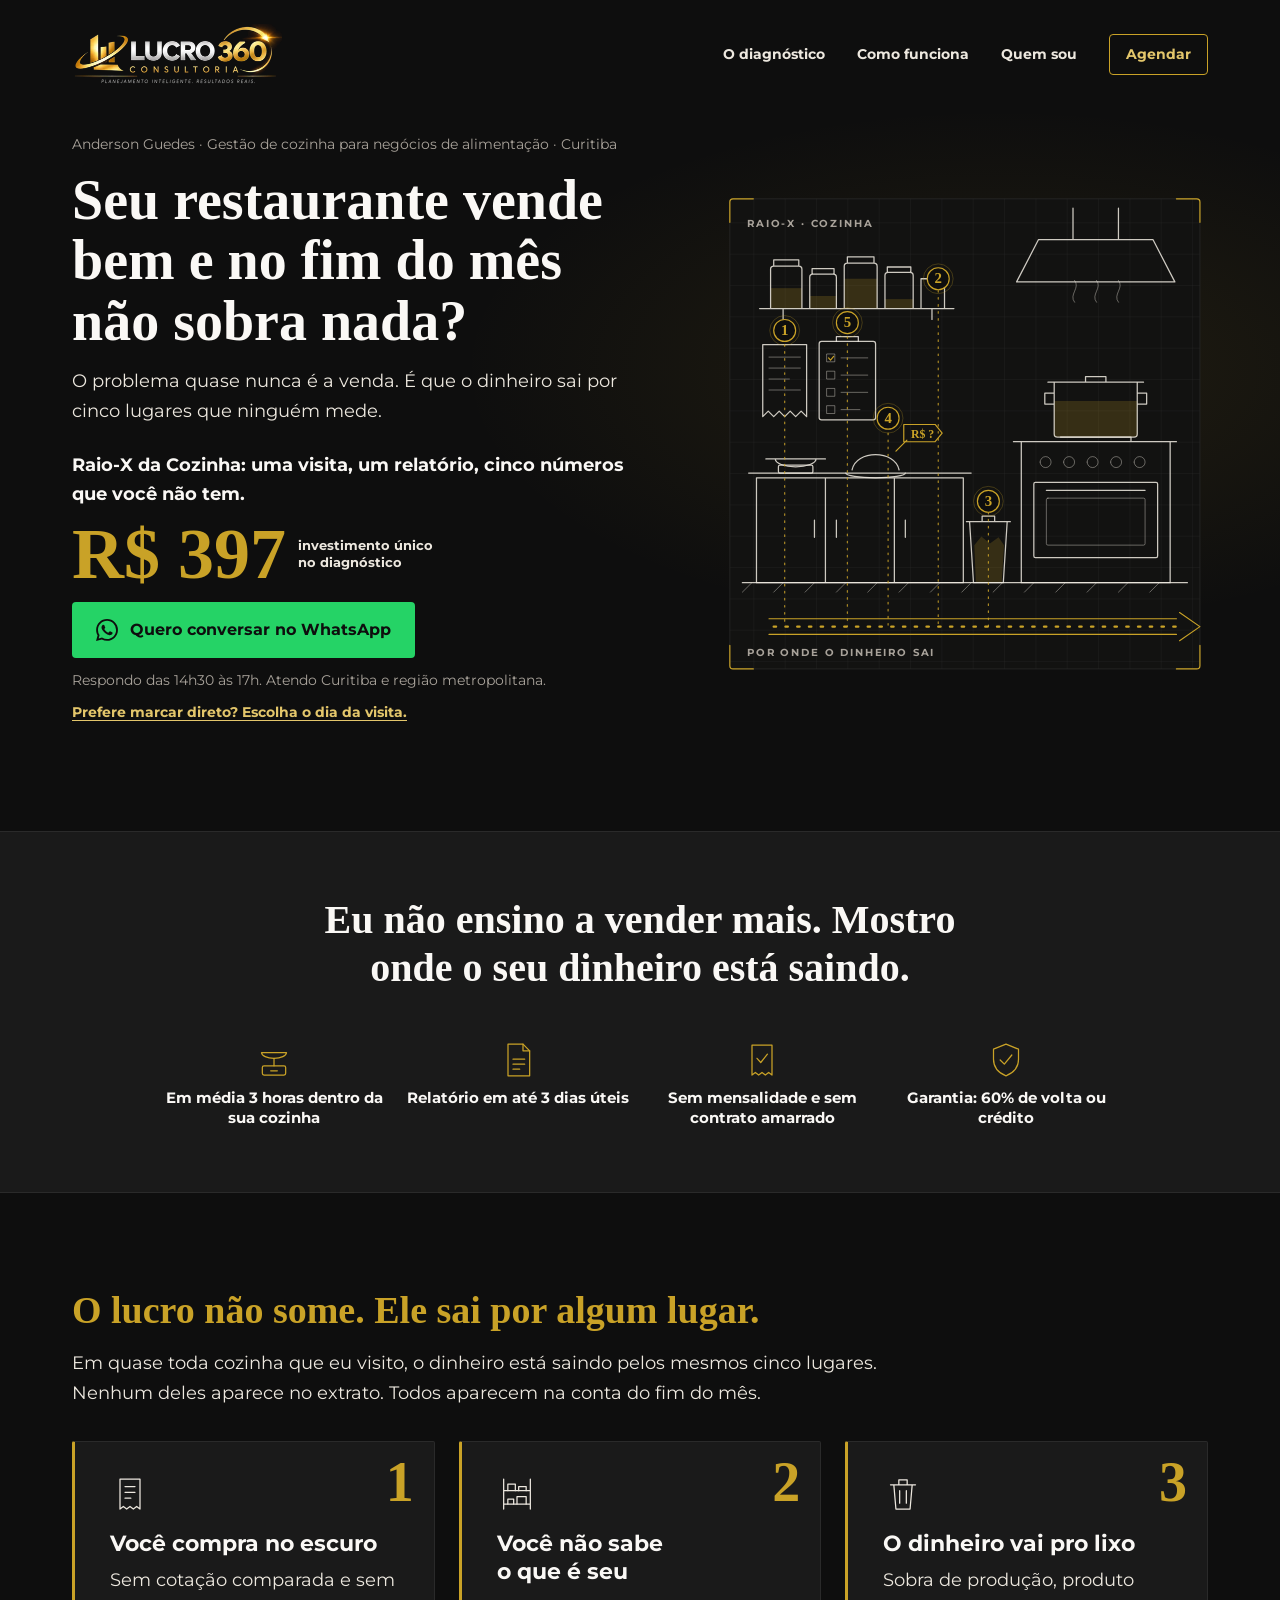
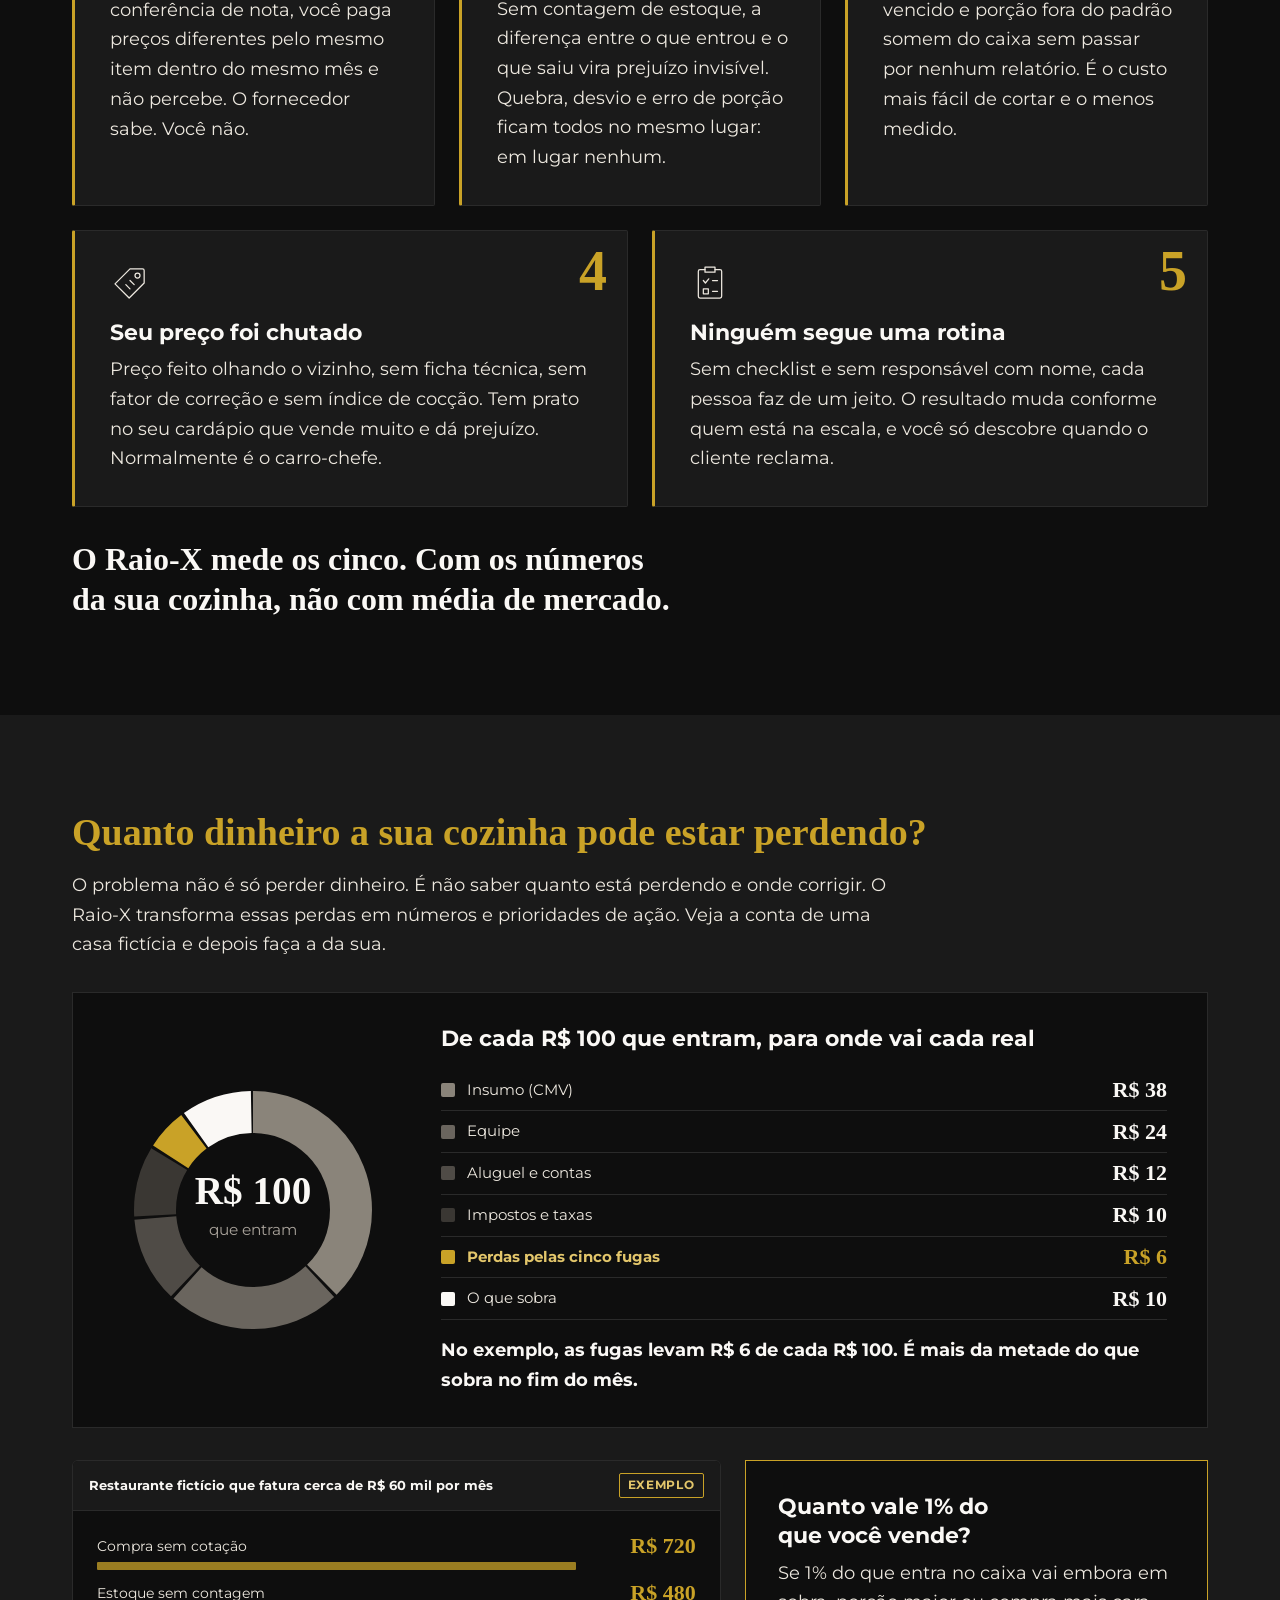
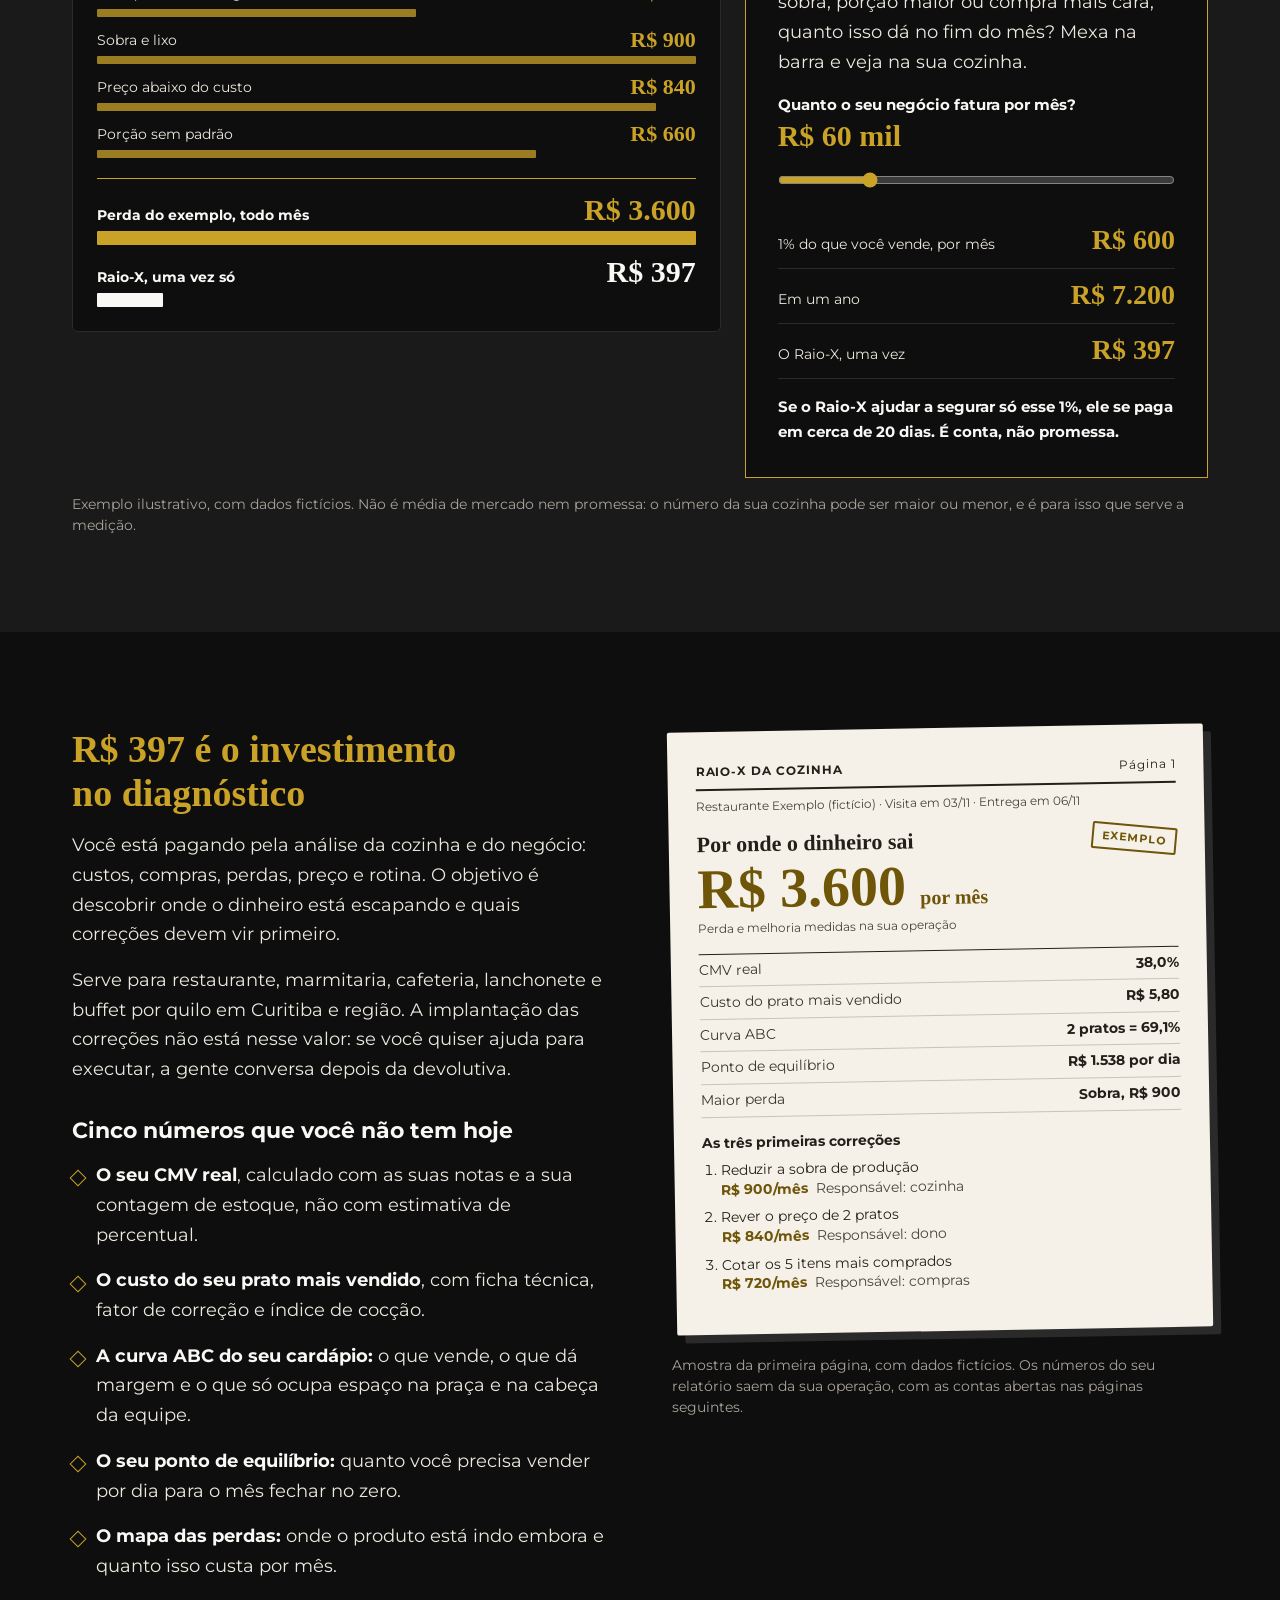
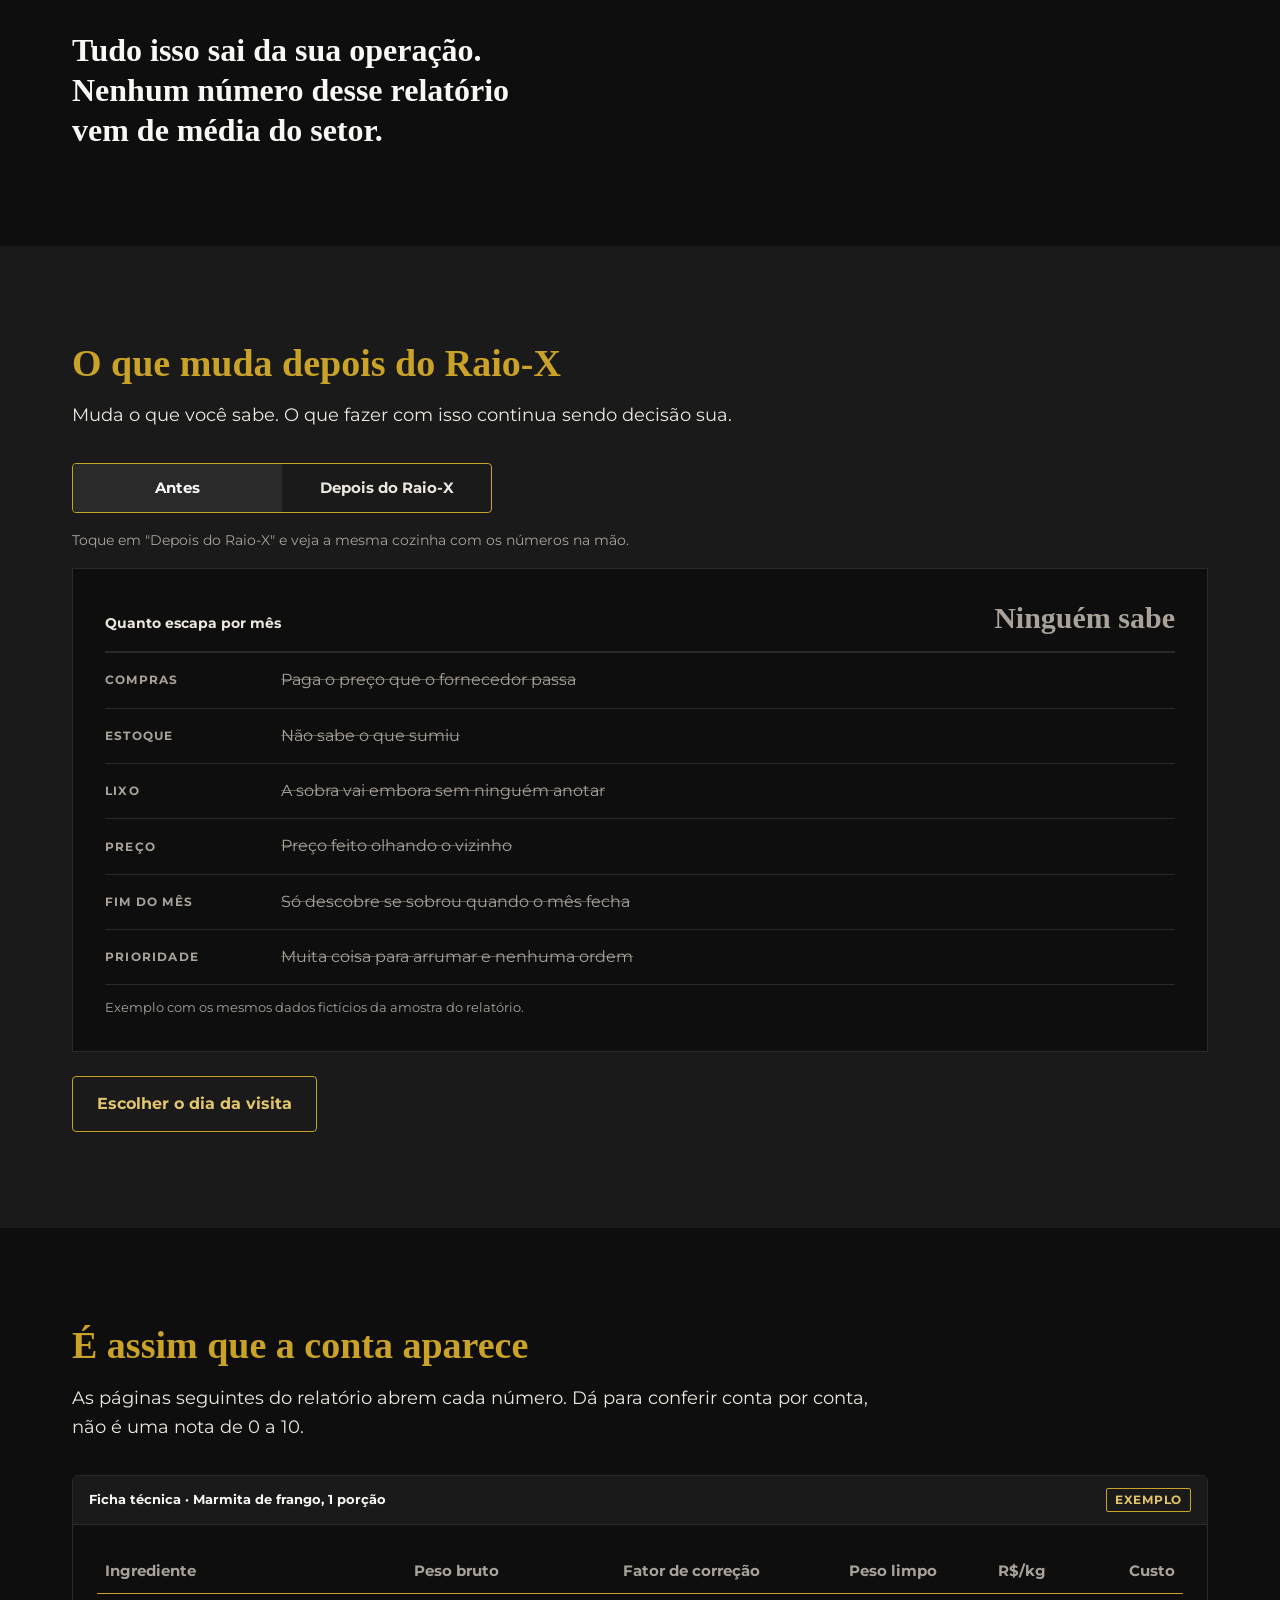
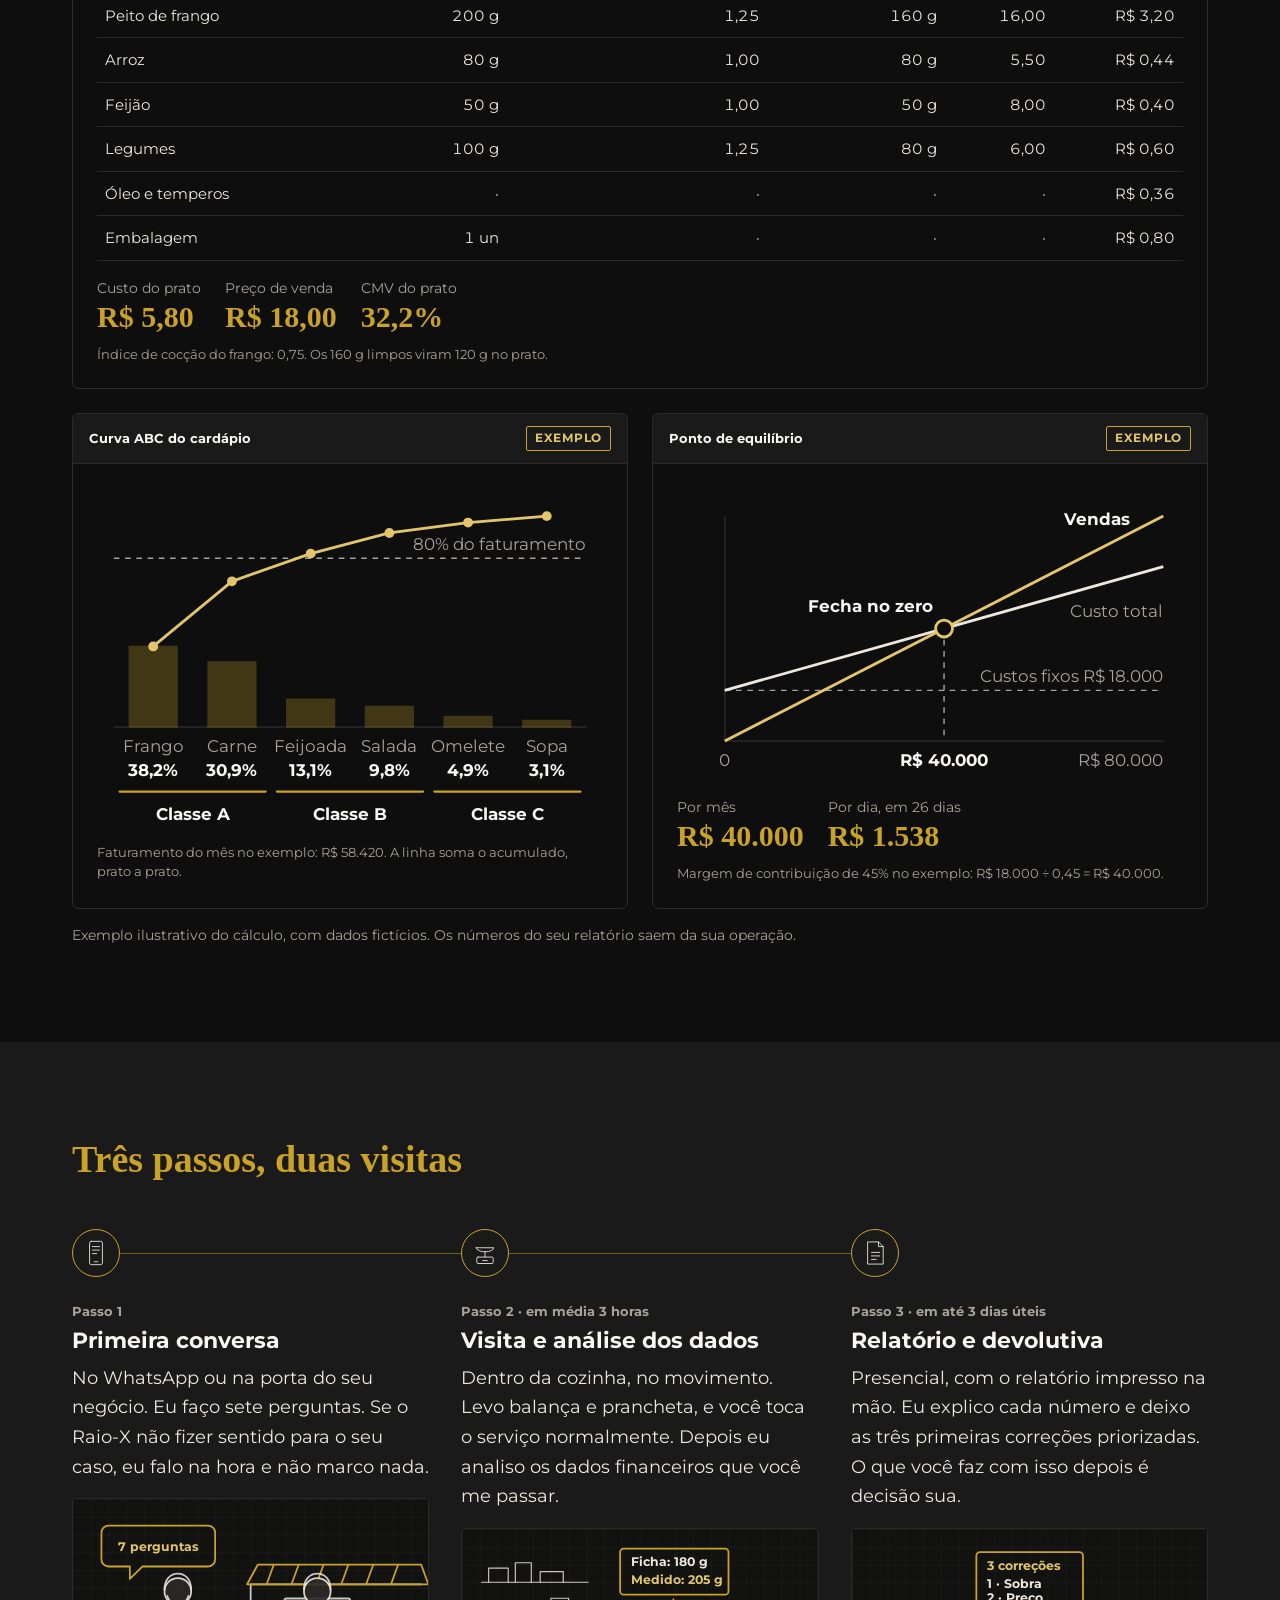
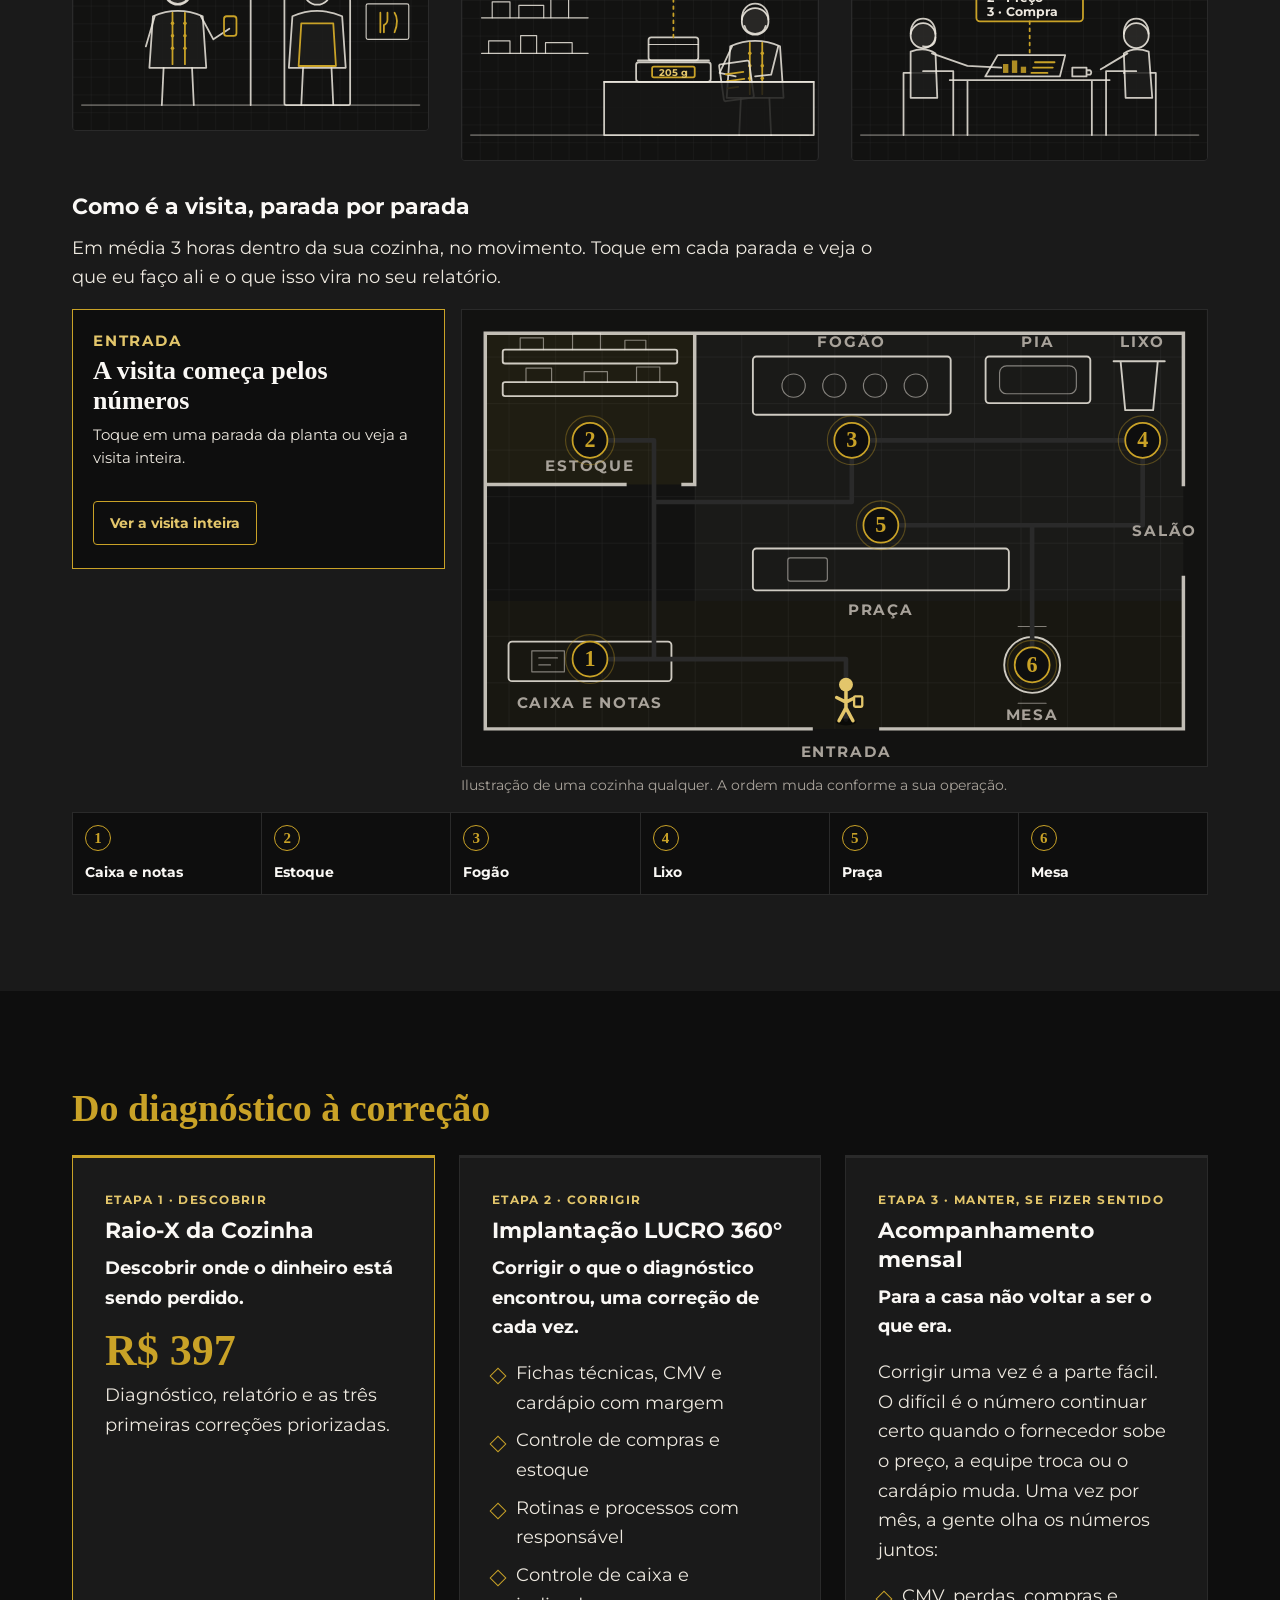
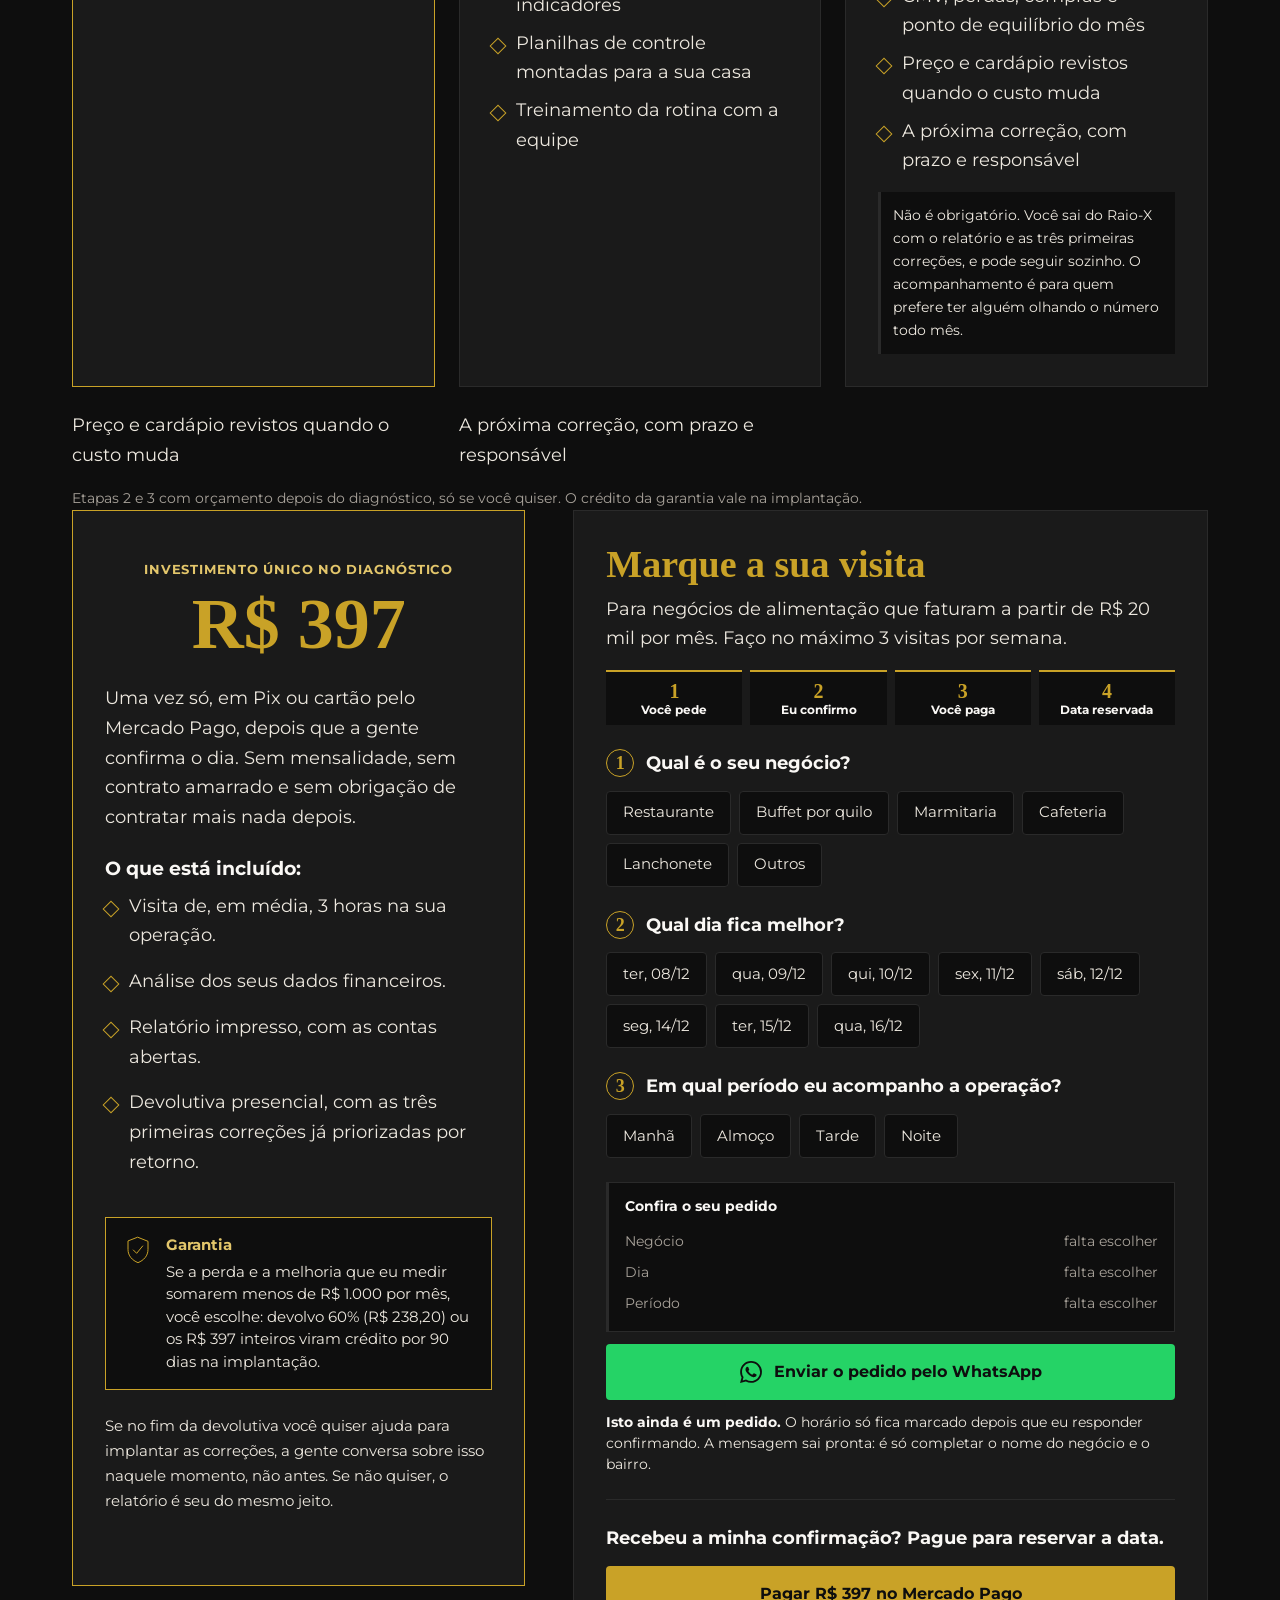
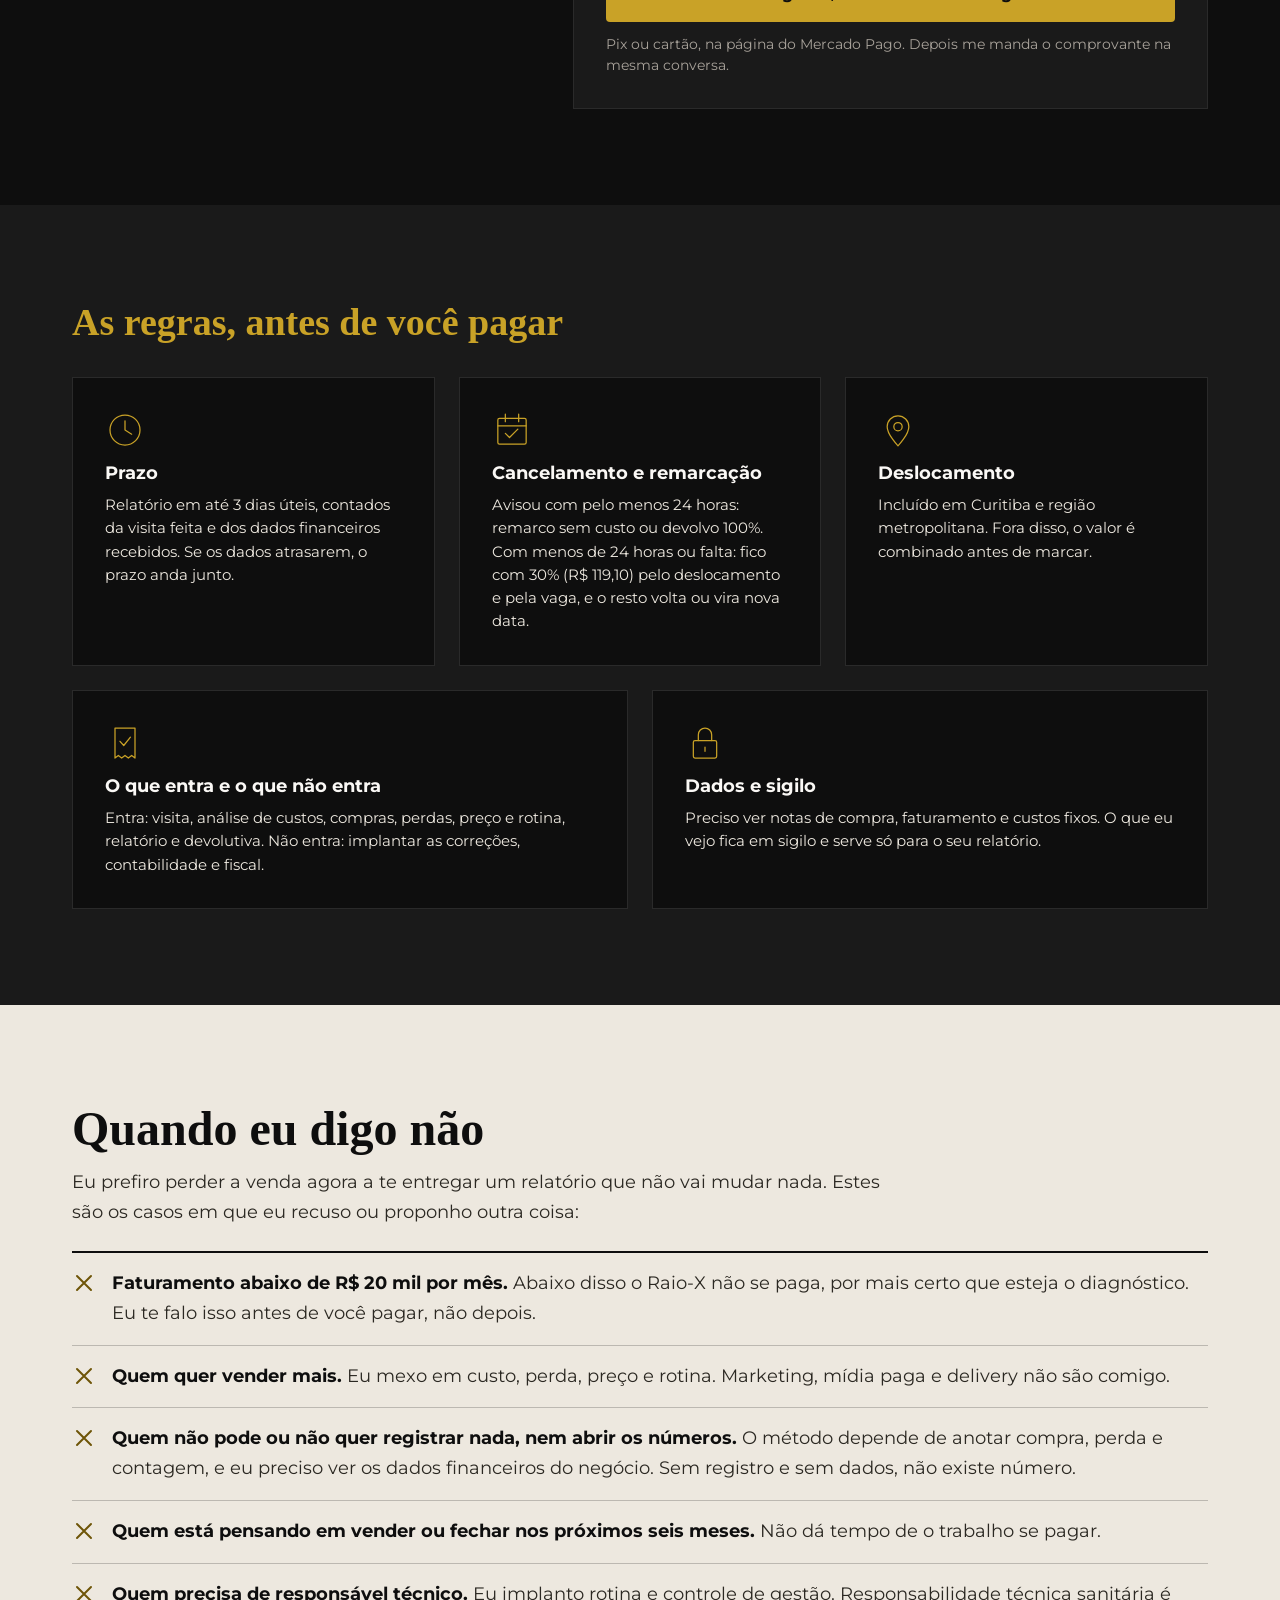
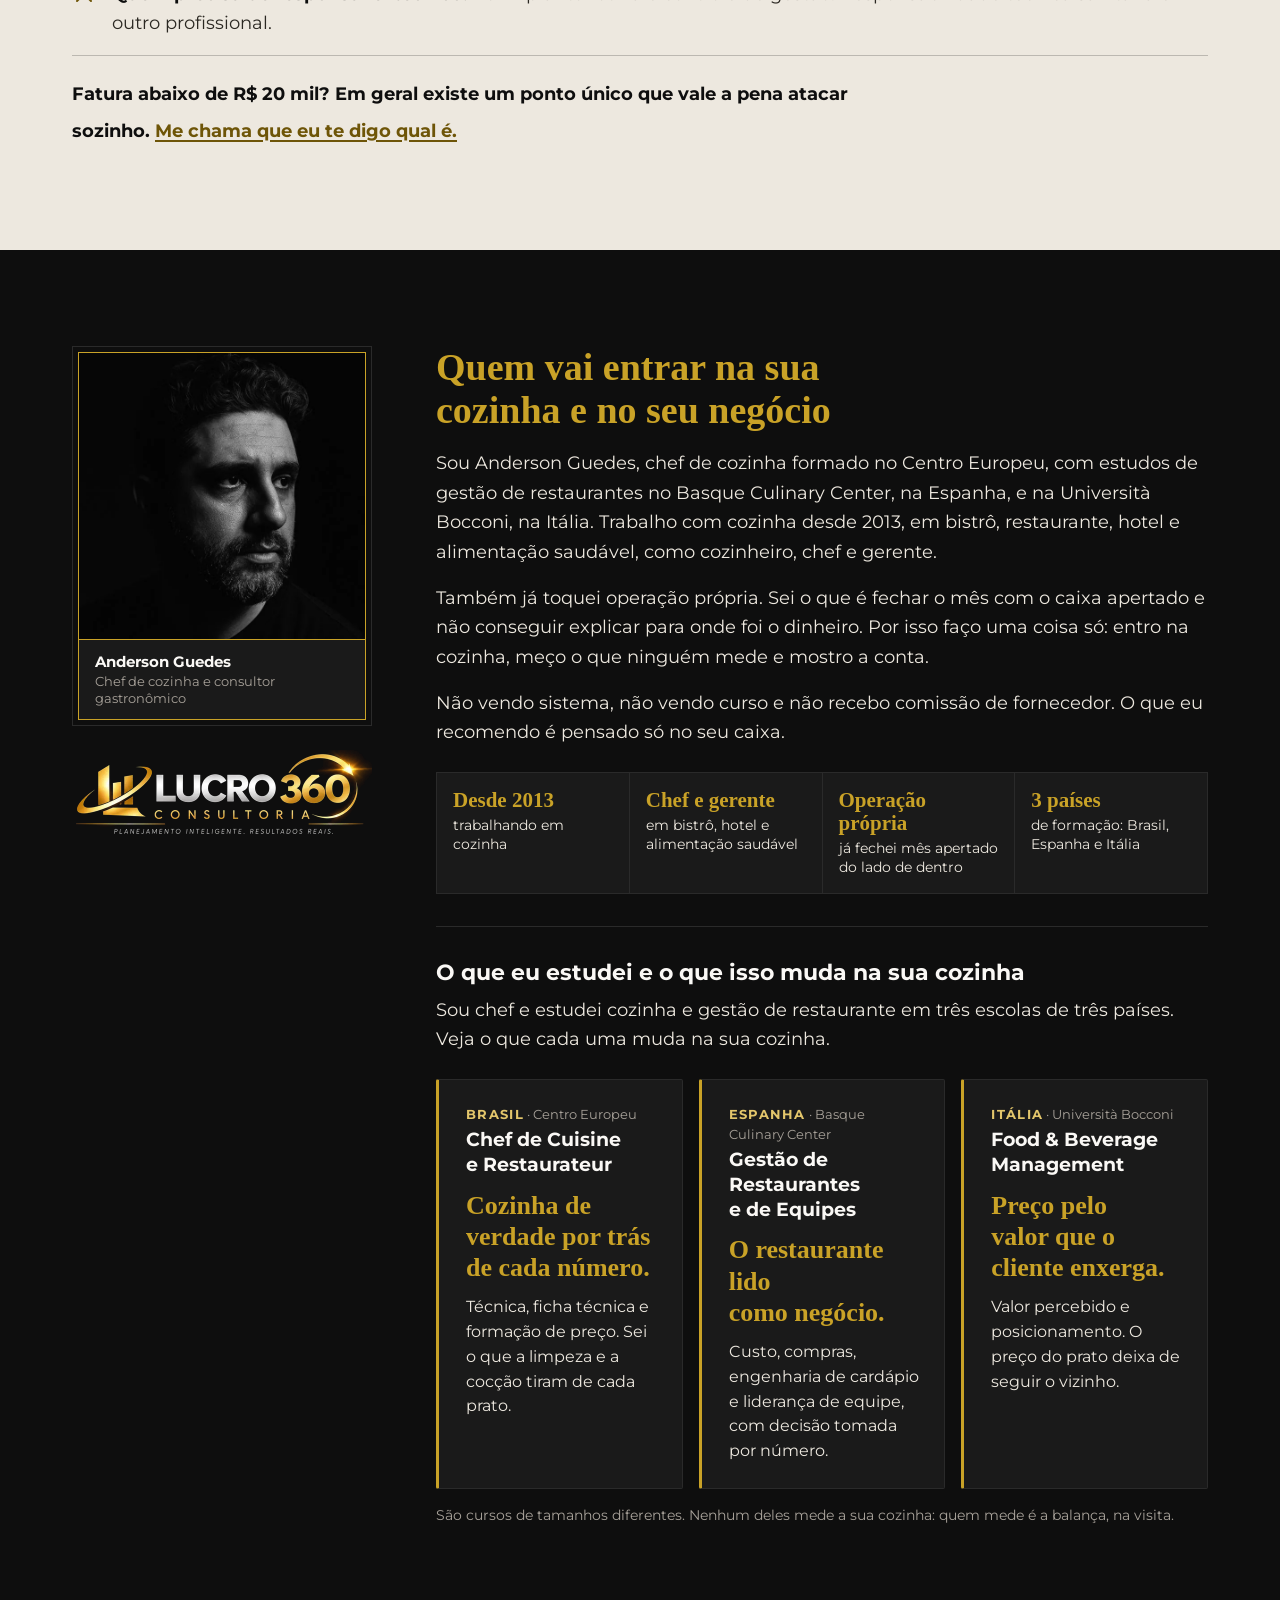
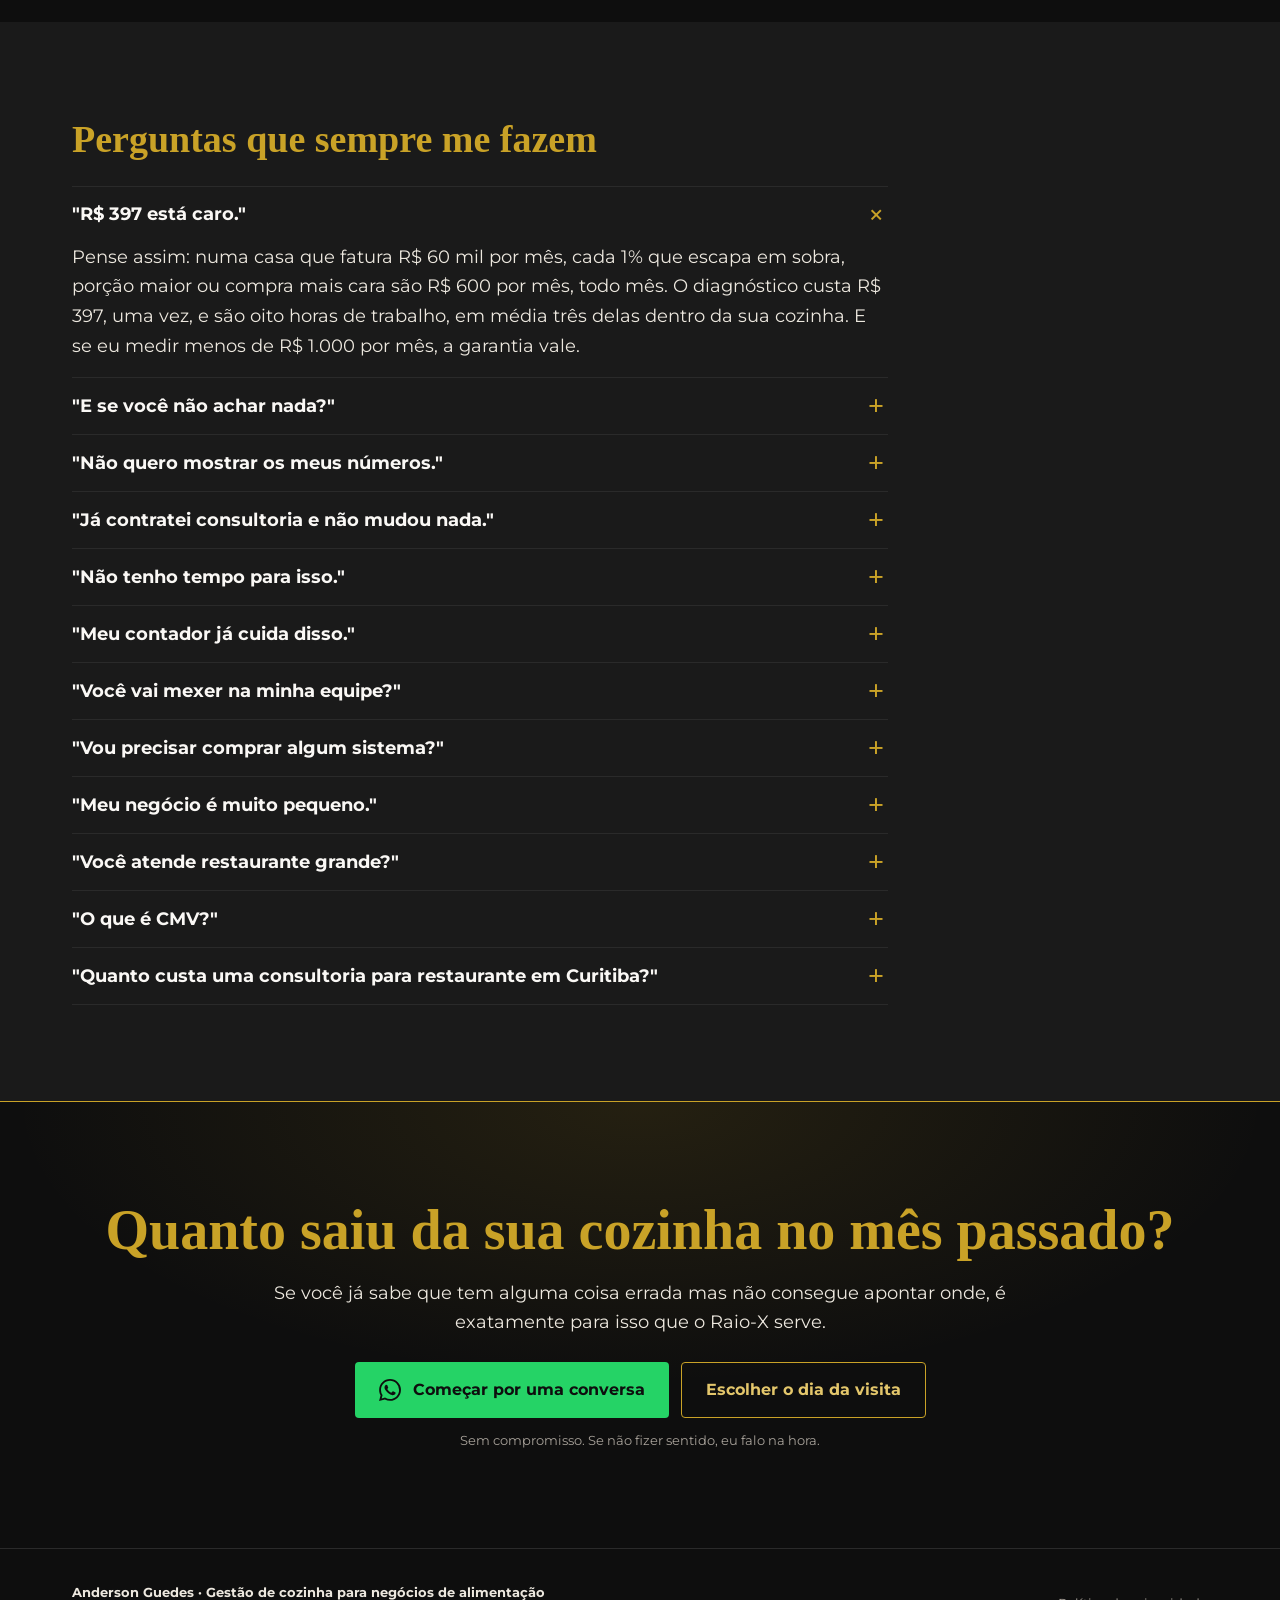
==== commit 5fa64b86: "Tira as cinco imagens ilustrativas Co-Authored-By: Claude Opus 5.5 <noreply@anthropic.com>" ====
--- a/index.html
+++ b/index.html
@@ -232,7 +232,6 @@
   <div class="conteudo">
     <h2>Quanto dinheiro a sua cozinha pode estar perdendo?</h2>
     <p class="abertura leitura">O problema não é só perder dinheiro. É não saber quanto está perdendo e onde corrigir. O Raio-X transforma essas perdas em números e prioridades de ação. Veja a conta de uma casa fictícia e depois faça a da sua.</p>
-    <figure class="foto"><img src="img/foto-pesagem.webp" width="1000" height="270" loading="lazy" alt="Mãos de um cozinheiro pesando carne em uma balança, com a cozinha em serviço ao fundo."><figcaption class="legenda">Porção fora da ficha é dinheiro que sai sem ninguém ver. <span>Imagem ilustrativa, criada por IA.</span></figcaption></figure>
     <div class="cem">
       <figure class="cem-grafico">
         <svg viewBox="0 0 200 200" role="img" aria-label="Exemplo fictício de para onde vão R$ 100 do faturamento: R$ 38 de insumo, R$ 24 de equipe, R$ 12 de aluguel e contas, R$ 10 de impostos e taxas, R$ 6 de perdas pelas cinco fugas e R$ 10 que sobram.">
@@ -379,7 +378,6 @@
   <div class="conteudo">
     <h2>É assim que a conta aparece</h2>
     <p class="abertura leitura">As páginas seguintes do relatório abrem cada número. Dá para conferir conta por conta, não é uma nota de 0 a 10.</p>
-    <figure class="foto"><img src="img/foto-relatorio.webp" width="1000" height="566" loading="lazy" alt="Relatório impresso aberto sobre a mesa, com gráficos e a planta da cozinha marcada."><figcaption class="legenda">O relatório é impresso e fica com você. <span>Imagem ilustrativa, criada por IA.</span></figcaption></figure>
     <div class="telas">
 
       <figure class="tela tela-larga">
@@ -459,7 +457,6 @@
 <section class="bloco bloco-carvao" id="como-funciona">
   <div class="conteudo">
     <h2>Três passos, duas visitas</h2>
-    <figure class="foto"><img src="img/foto-conferencia.webp" width="1000" height="563" loading="lazy" alt="Consultor de dólmã preta confere uma nota de compra ao lado de uma balança com carne e de caixas de hortifrúti."><figcaption class="legenda">Nota de compra de um lado, balança do outro. <span>Imagem ilustrativa, criada por IA.</span></figcaption></figure>
     <ol class="passos">
       <li class="passo">
         <span class="passo-icone"><svg class="icone" aria-hidden="true"><use href="#i-conversa"/></svg></span>
@@ -579,7 +576,6 @@
   </svg></figure>
       </li>
     </ol>
-    <figure class="foto"><img src="img/foto-fluxo.webp" width="1000" height="650" loading="lazy" alt="Maquete de uma cozinha profissional vista de cima, com setas mostrando o fluxo entre estoque, preparo, fogão e expedição."><figcaption class="legenda">Cada cozinha tem o seu fluxo. A visita segue o seu. <span>Imagem ilustrativa, criada por IA.</span></figcaption></figure>
     <h3 class="titulo-lista">Como é a visita, parada por parada</h3>
     <p class="visita-lead">Em média 3 horas dentro da sua cozinha, no movimento. Toque em cada parada e veja o que eu faço ali e o que isso vira no seu relatório.</p>
     <div class="visita-interativa">
@@ -668,7 +664,6 @@
   <!-- Escada: do diagnóstico à correção -->
   <div class="conteudo">
     <h2>Do diagnóstico à correção</h2>
-    <figure class="foto"><img src="img/foto-equipe.webp" width="1000" height="752" loading="lazy" alt="Consultor de dólmã preta anota em uma prancheta enquanto três pessoas da equipe acompanham."><figcaption class="legenda">Na implantação, a rotina é treinada com a equipe. <span>Imagem ilustrativa, criada por IA.</span></figcaption></figure>
     <ol class="escada">
       <li class="etapa etapa-atual">
         <span class="etapa-rotulo">Etapa 1 · Descobrir</span>
--- a/css/estilo.css
+++ b/css/estilo.css
@@ -495,12 +495,6 @@
 .cena .il-destaque, .cena .il-visor { fill: var(--dourado-claro); }
 .cena .il-visor { font-size: 11px; }
 .il-balao text { fill: var(--dourado-claro); }
-
-/* Imagens ilustrativas */
-.foto { margin: 0 0 24px; }
-.foto img { display: block; width: 100%; height: auto; border: 1px solid var(--grafite); border-radius: 4px; }
-.foto figcaption { margin-top: 8px; }
-.foto figcaption span { opacity: .8; }
 
 /* Números alinhados na serifada. Fica depois de tudo porque o atalho "font:" zera este ajuste. */
 h1, h2, .preco-topo, .fuga-numero, .fechamento-bloco, .tela-total b, .relatorio-grande, .calc-saida dd, .perdas b, .perdas-total b, .marca text, .assinatura blockquote, .etapa-numero, .calc-rotulo b, .agenda-fluxo b, .relatorio-titulo, .cem-valor, .cem-legenda b, .rota-legenda b, .etapa-preco, .credenciais b, .virada-topo b { font-variant-numeric: lining-nums; font-feature-settings: "lnum" 1; }
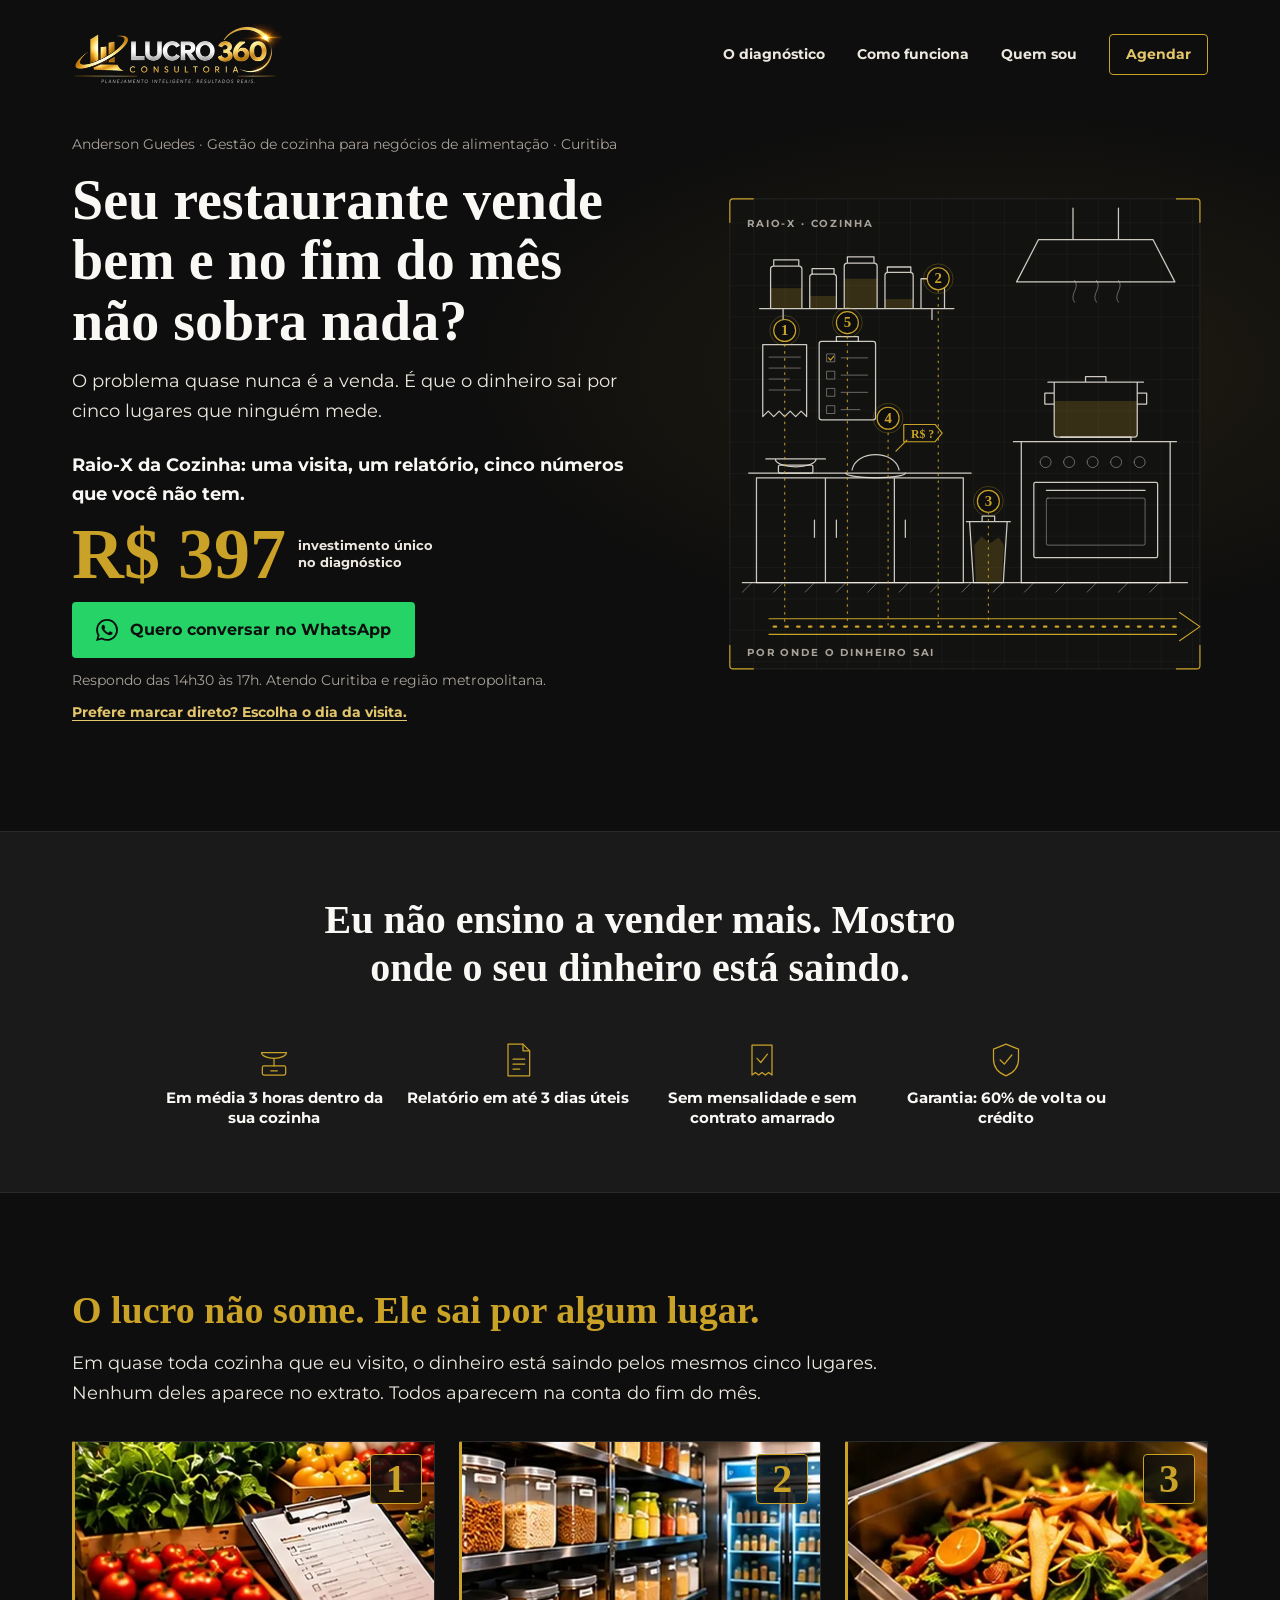
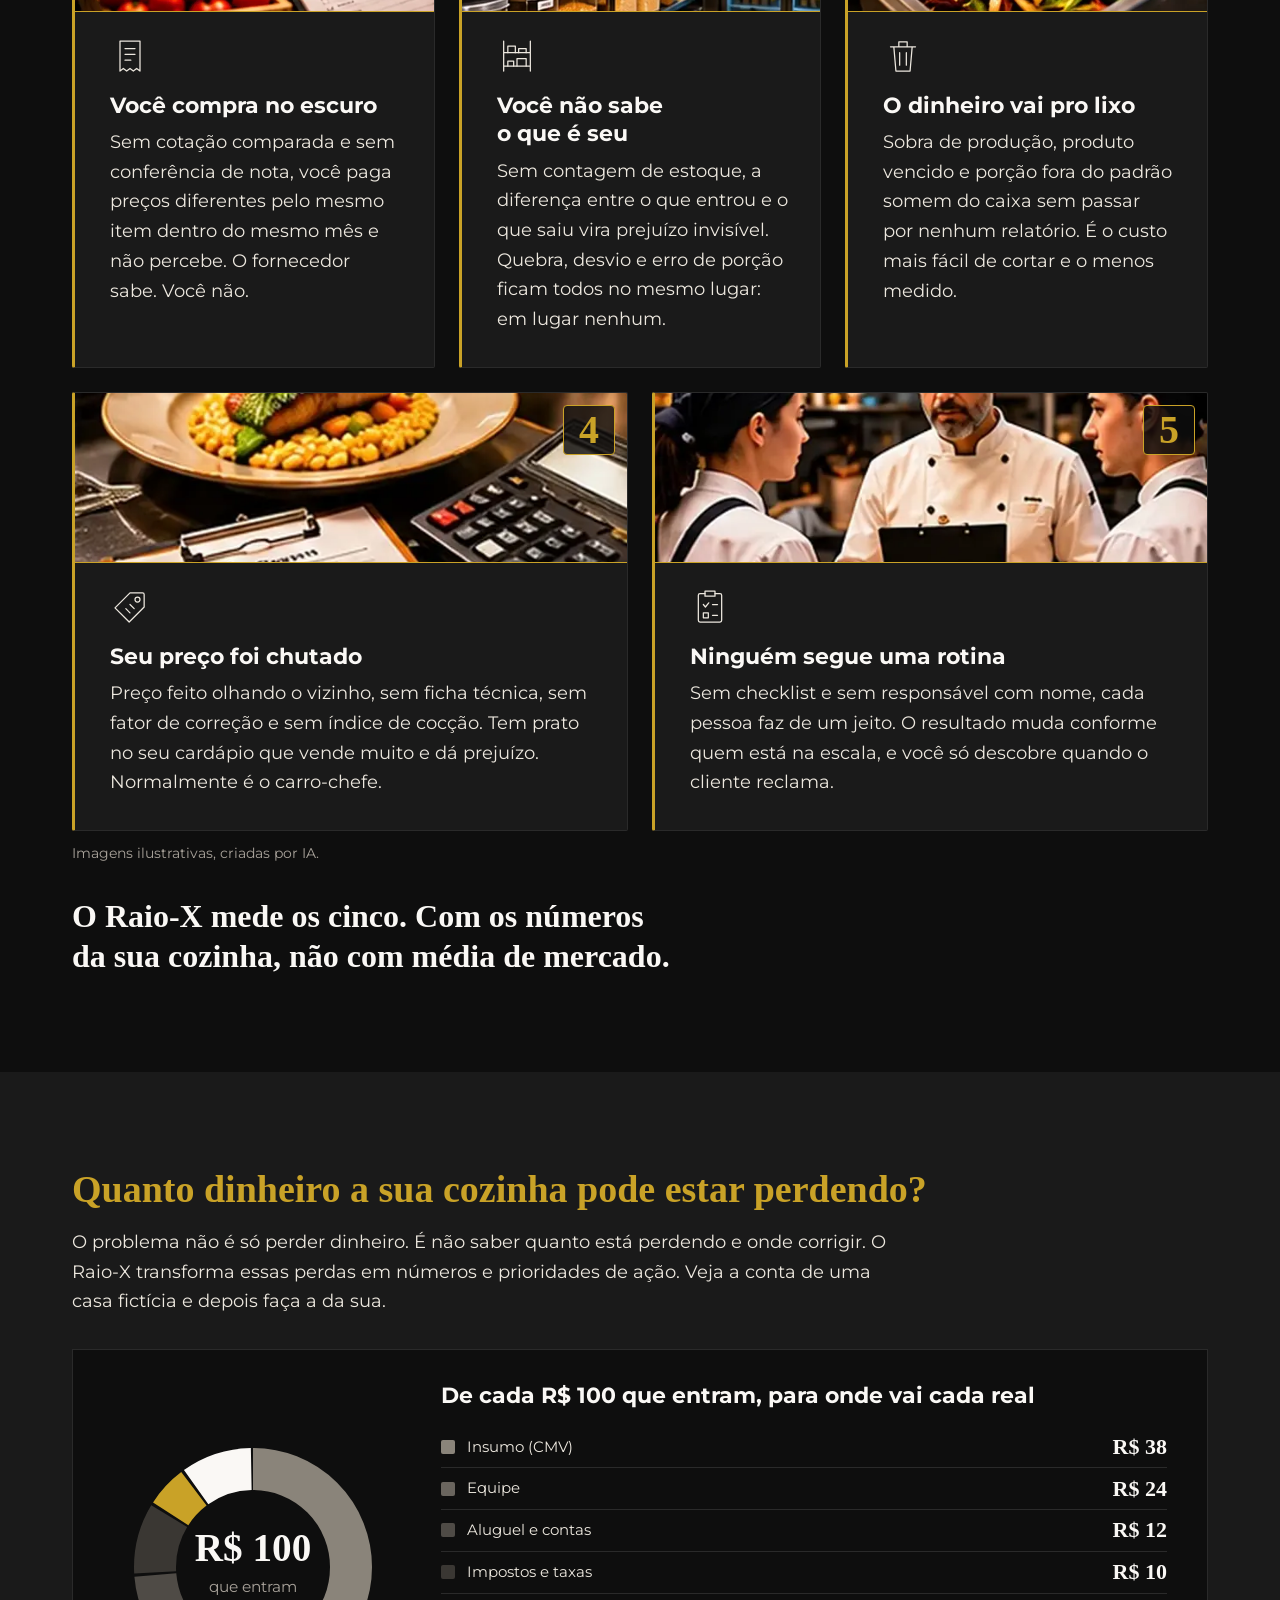
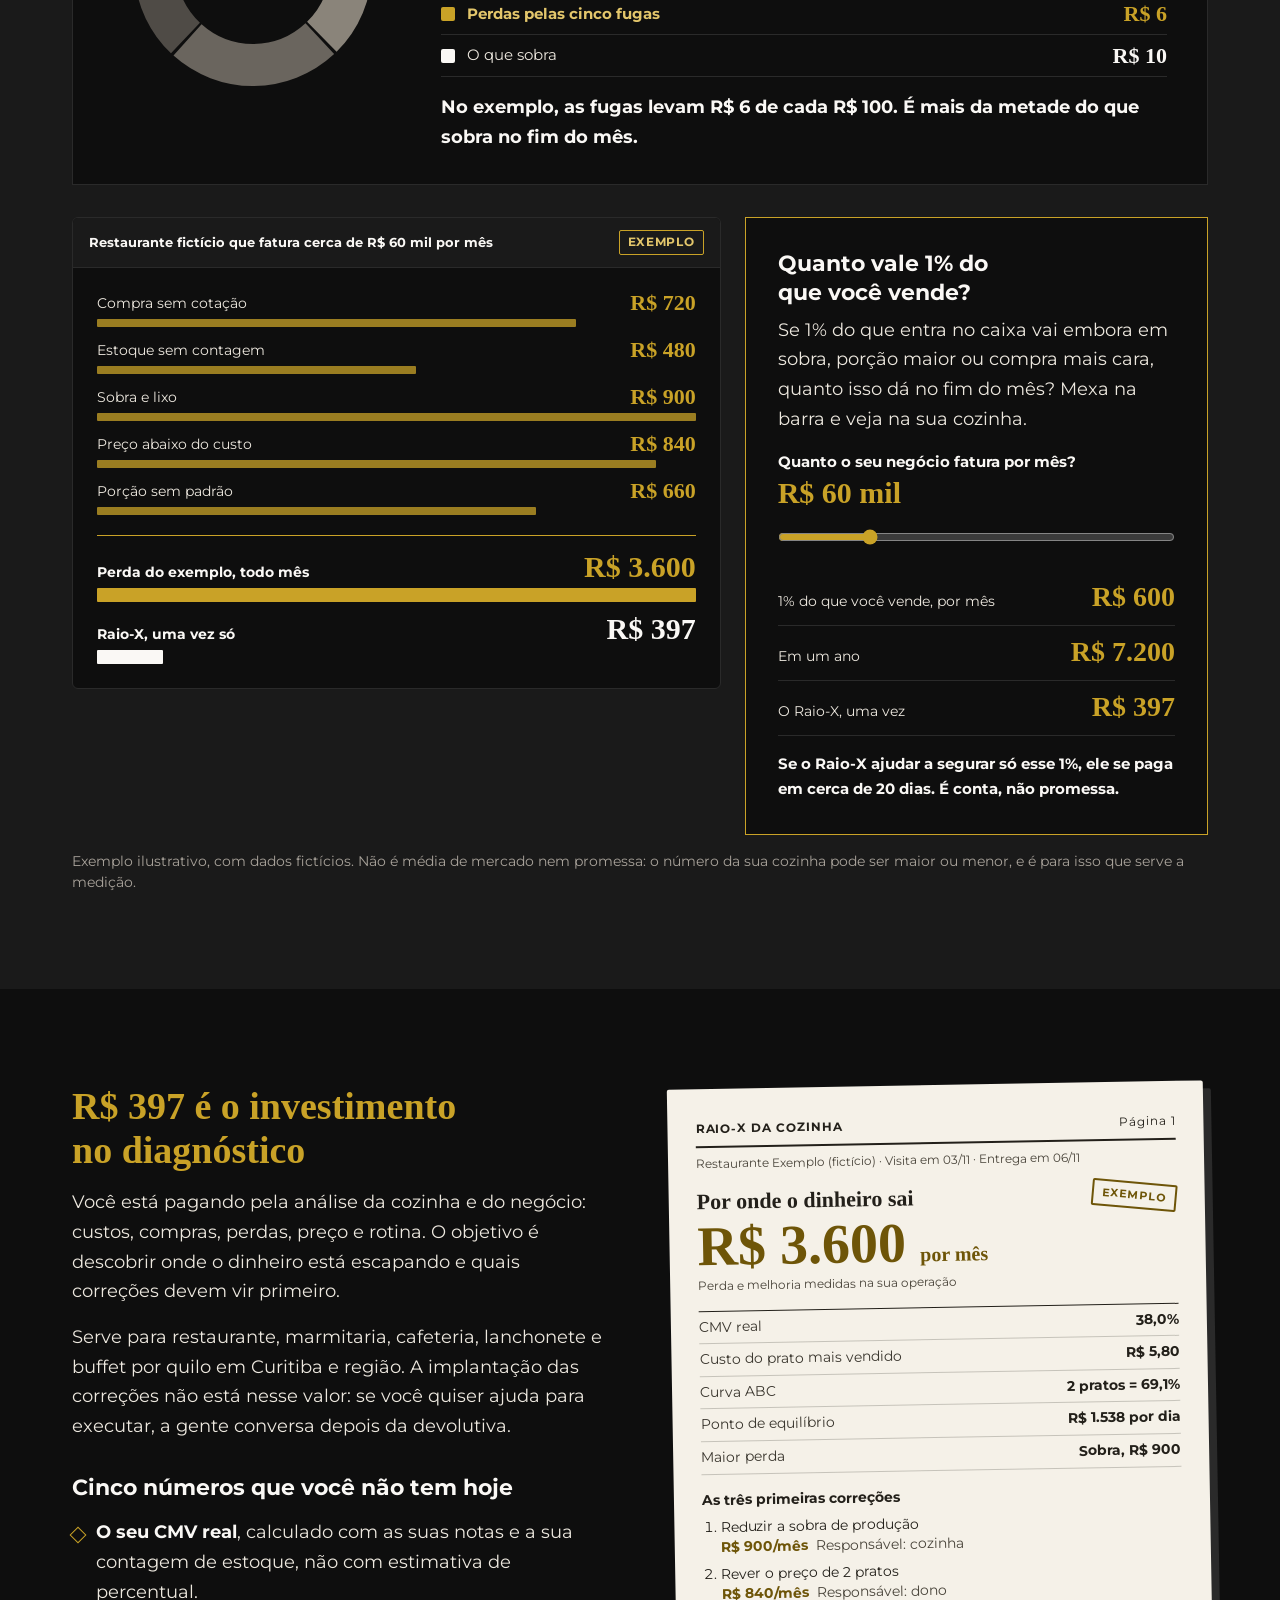
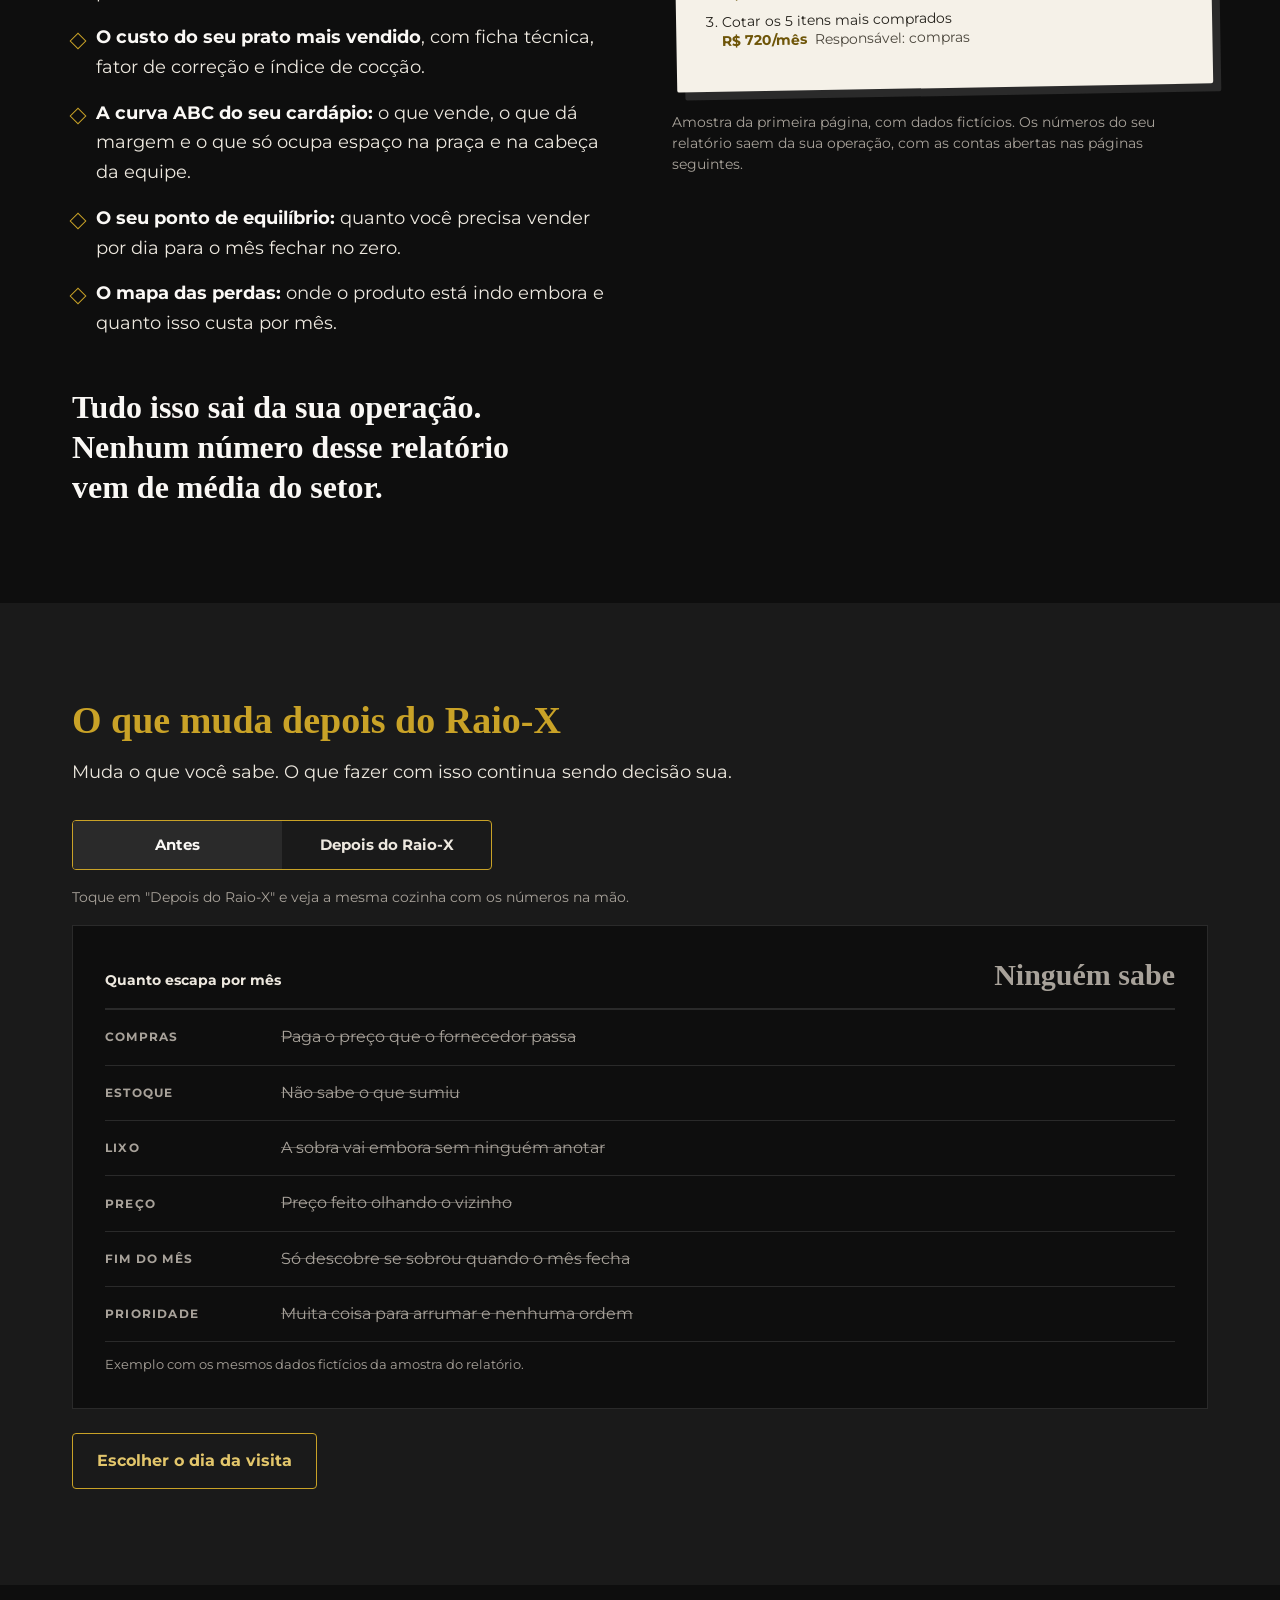
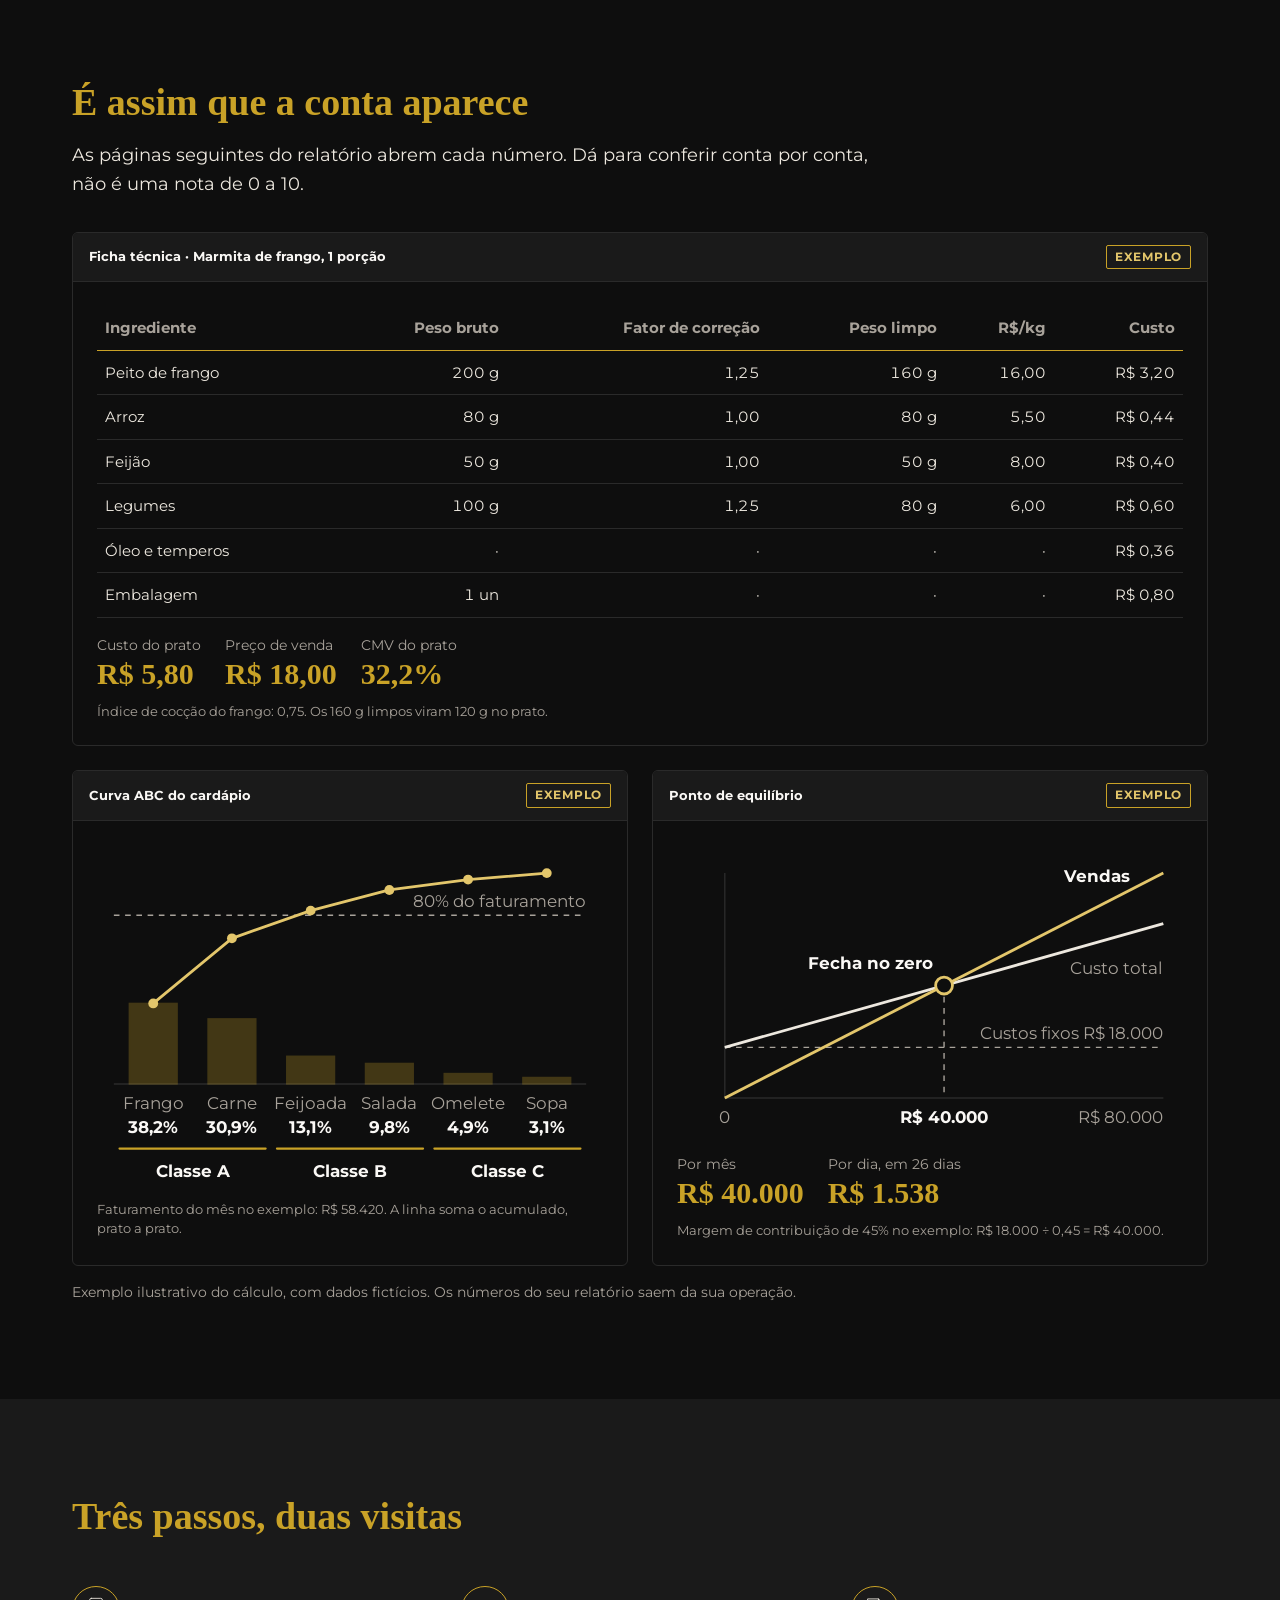
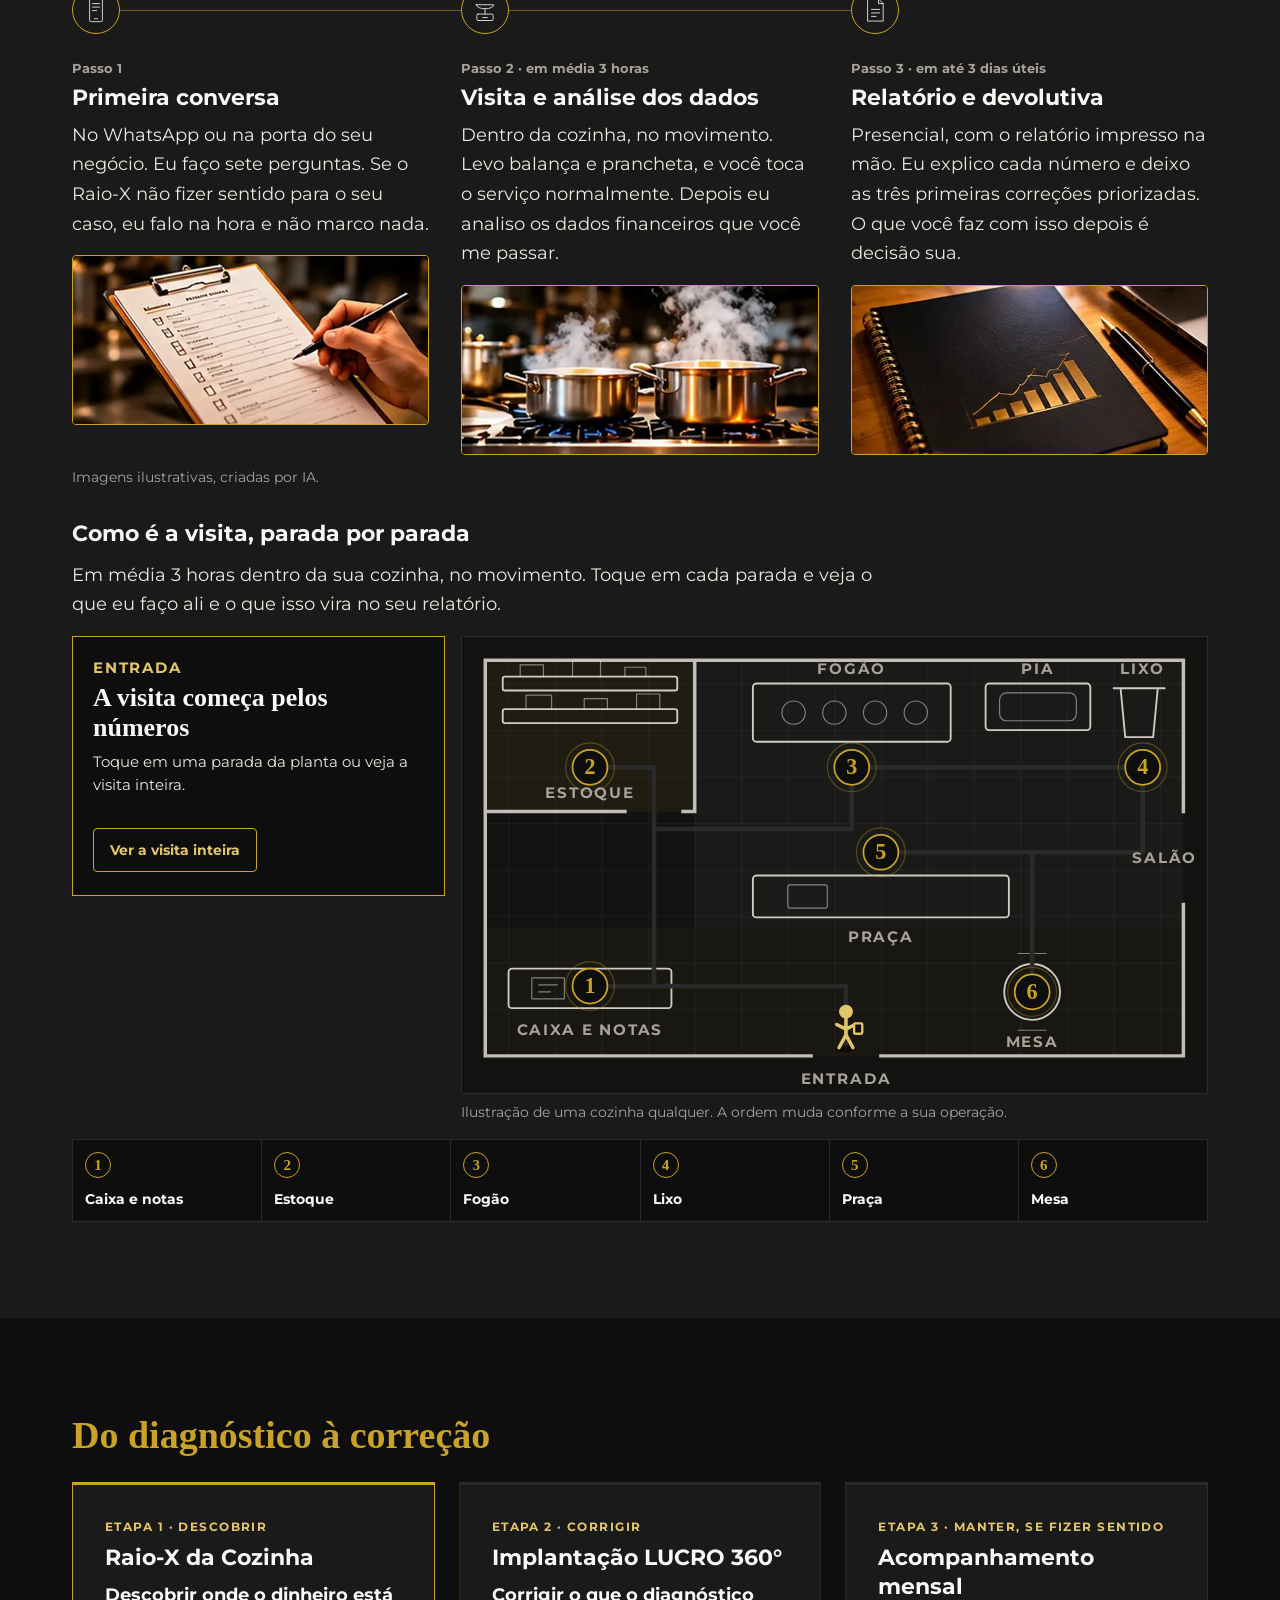
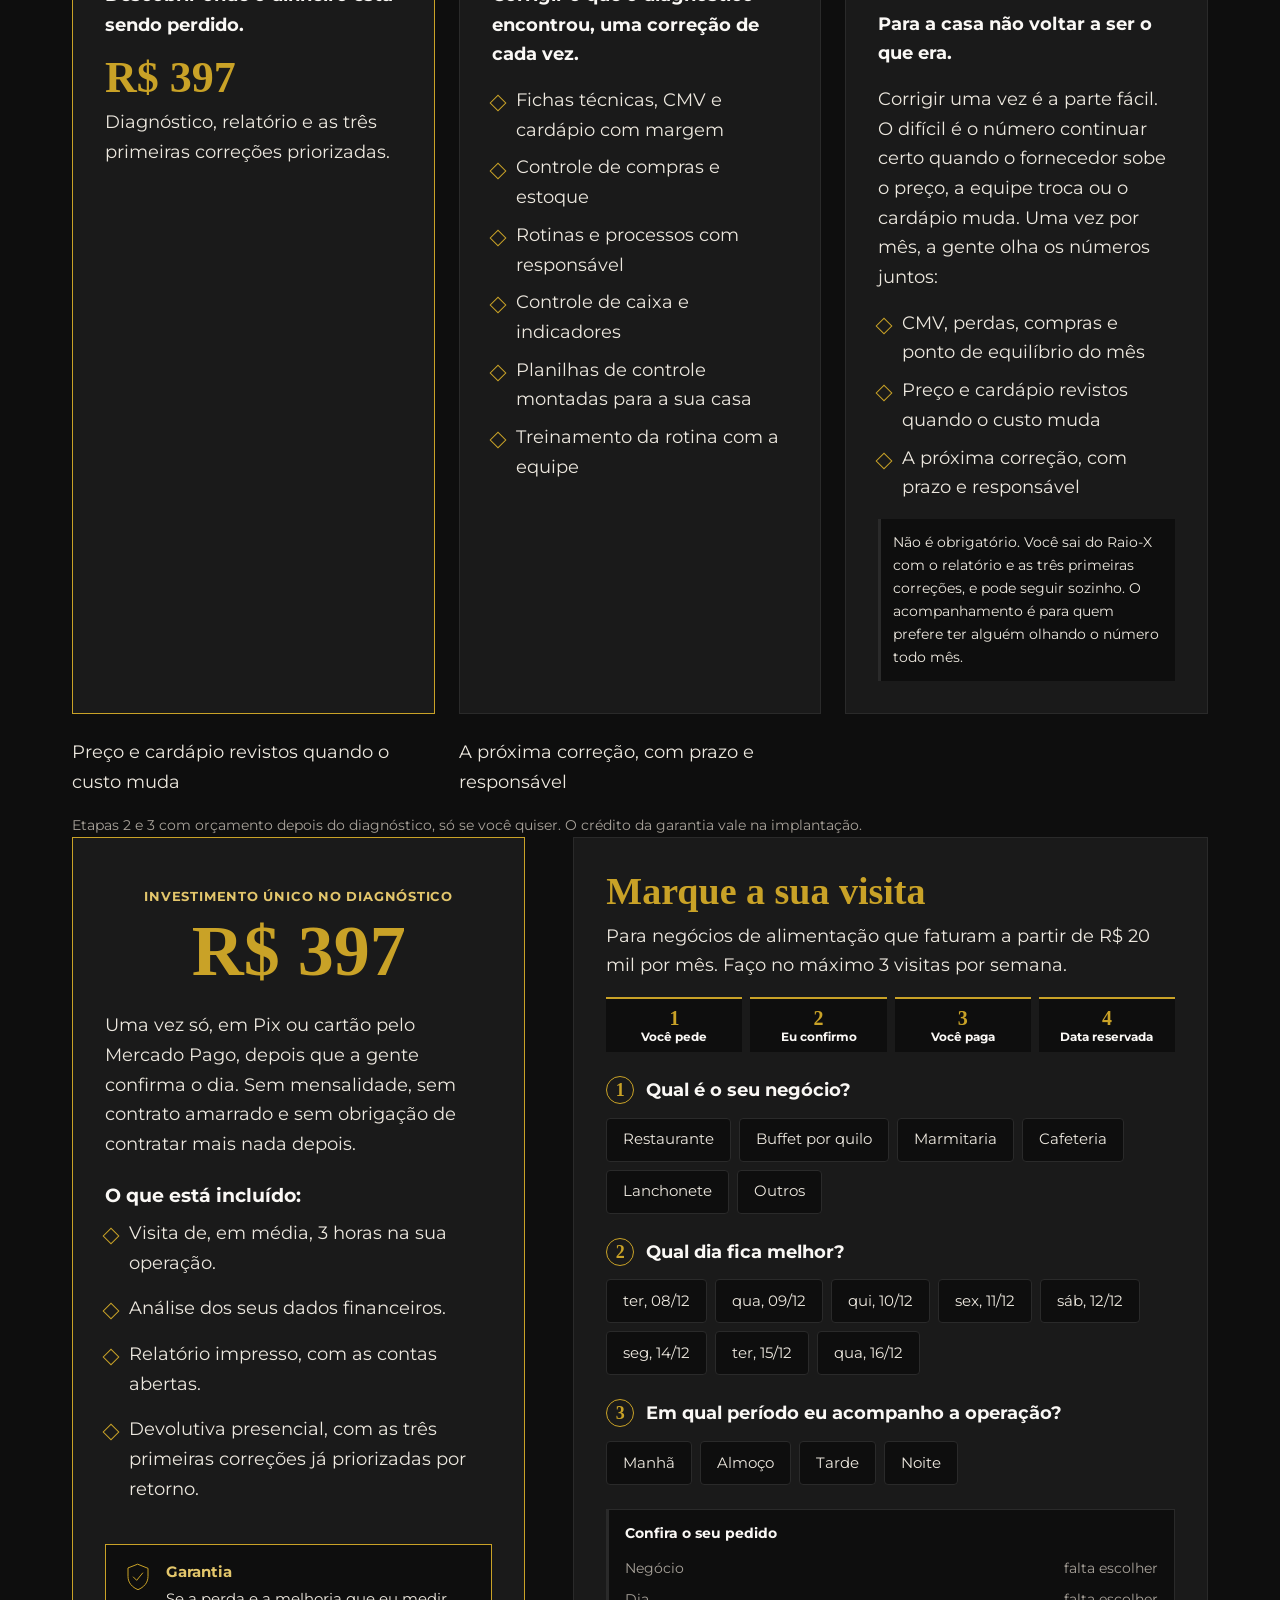
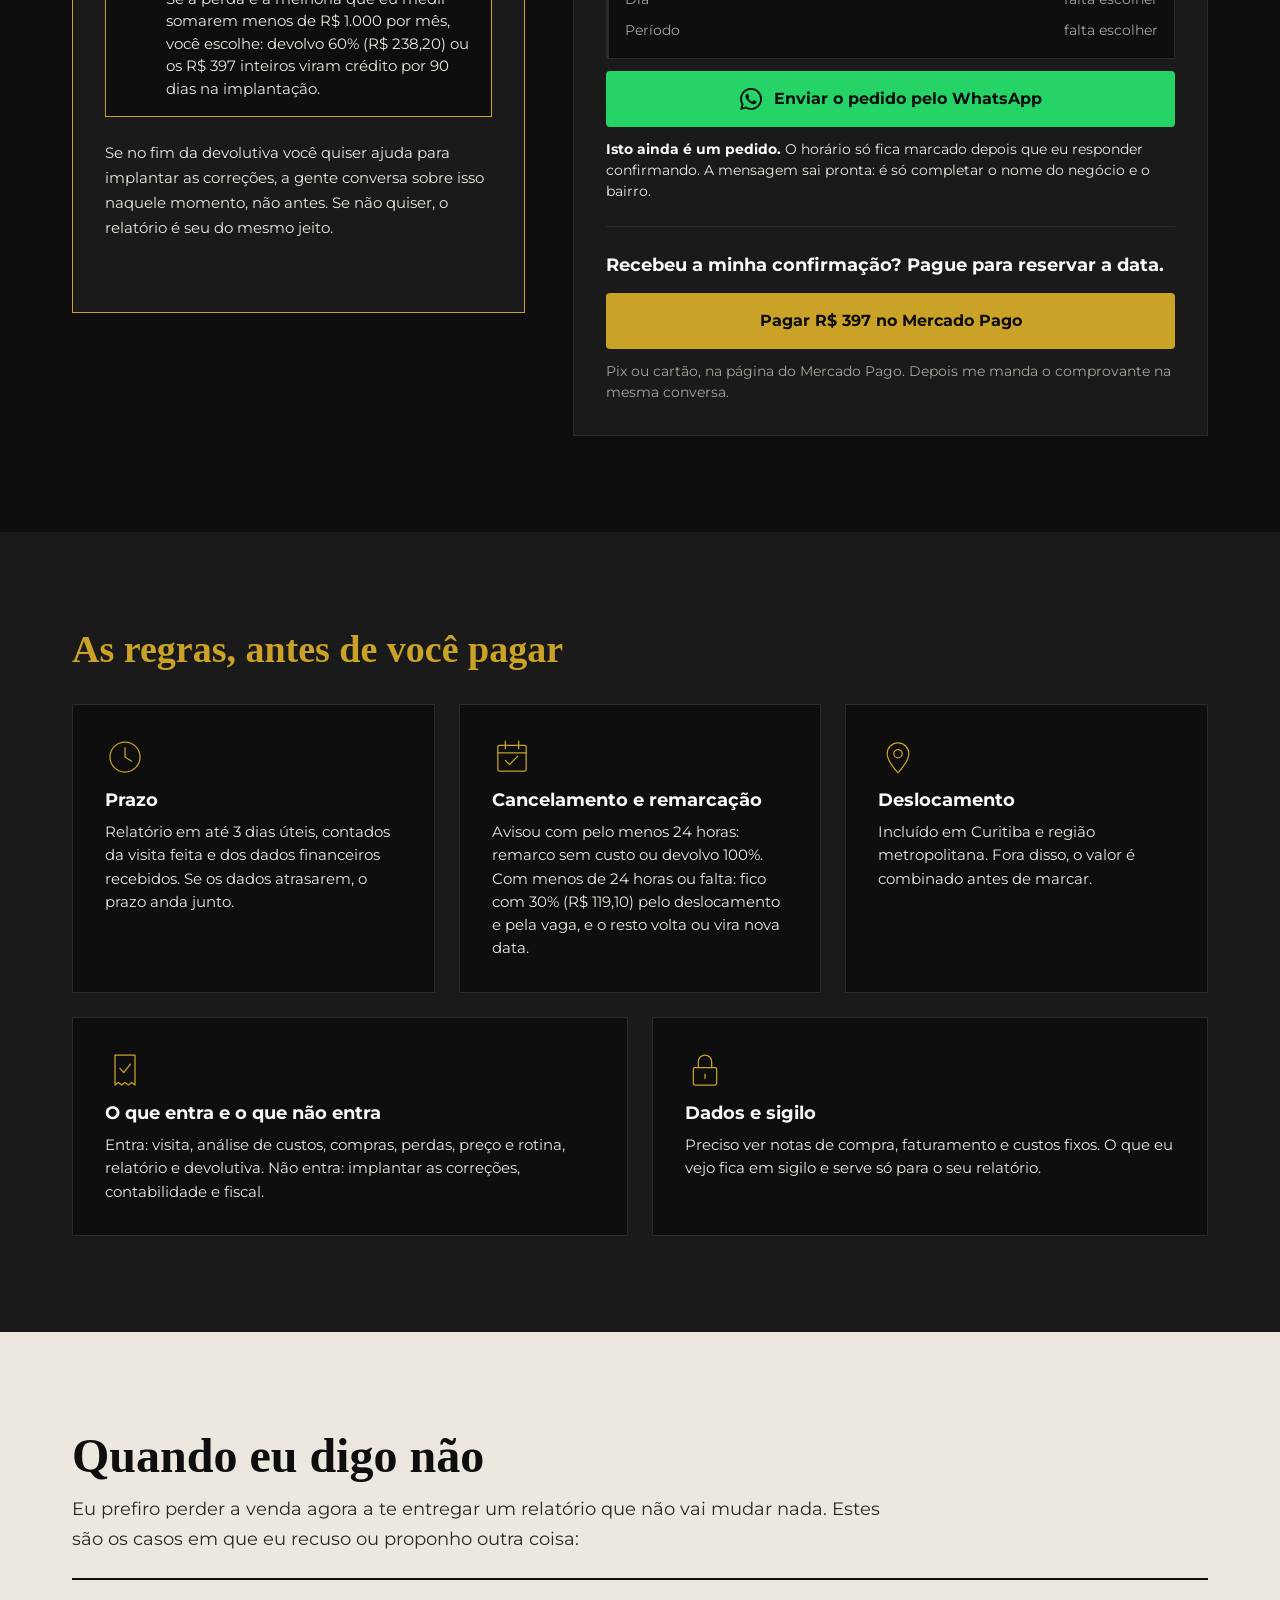
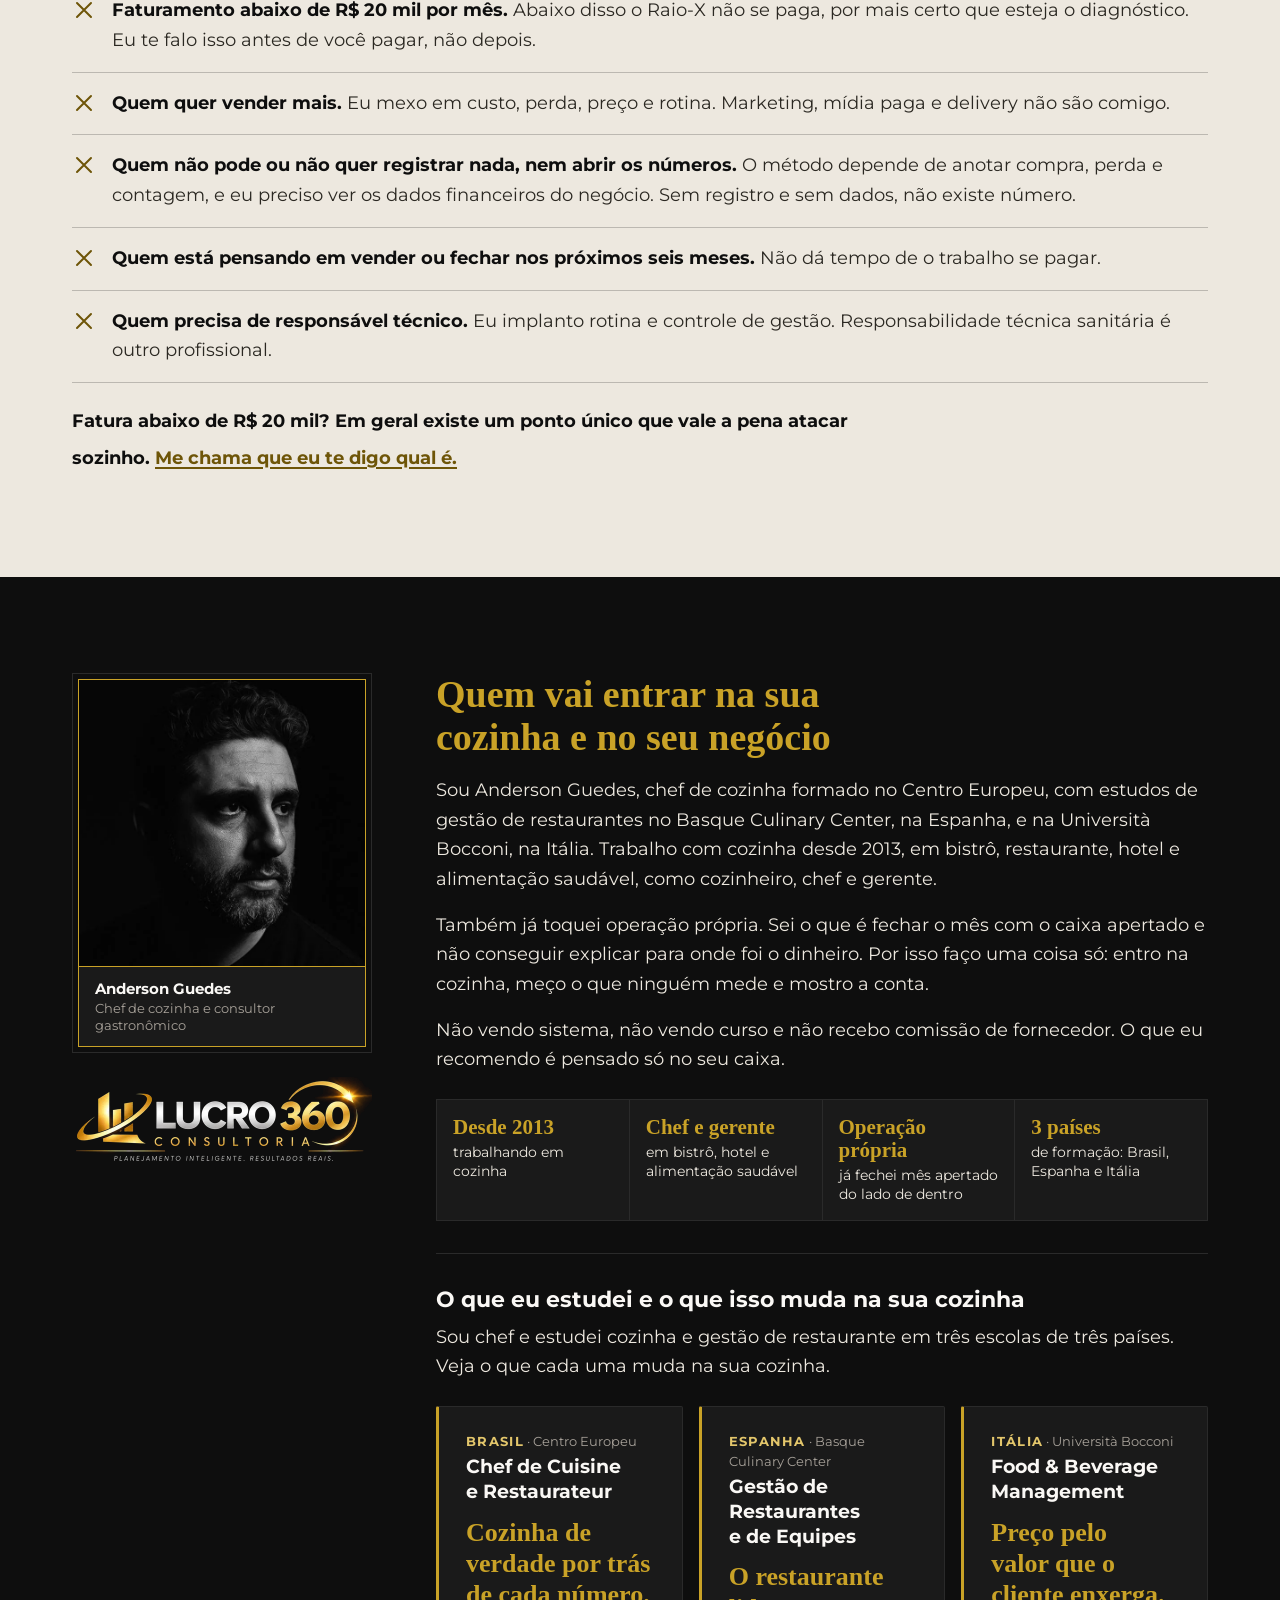
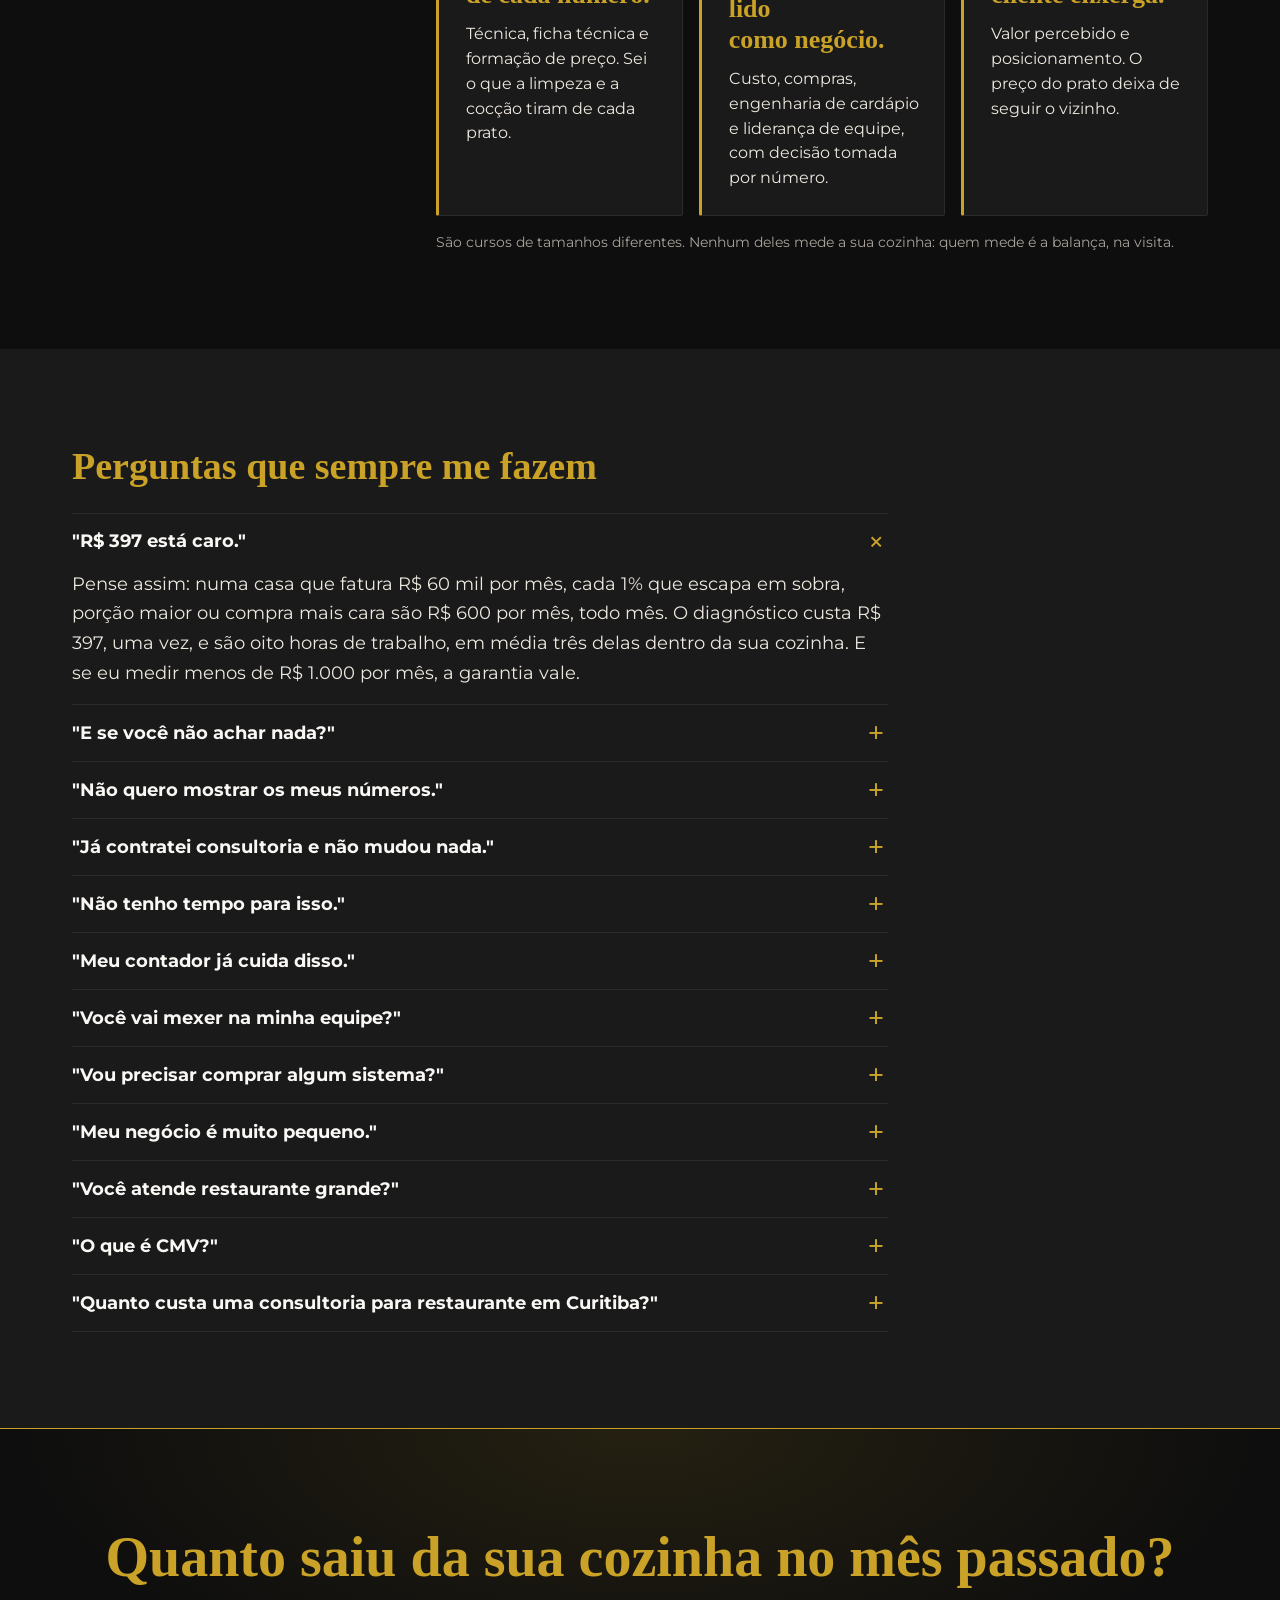
==== commit 852cfacb: "Fotos nos cartões das fugas e nos três passos Co-Authored-By: Claude Opus 5.5 <noreply@anthropic.com" ====
--- a/index.html
+++ b/index.html
@@ -193,36 +193,42 @@
     <p class="abertura leitura">Em quase toda cozinha que eu visito, o dinheiro está saindo pelos mesmos cinco lugares. Nenhum deles aparece no extrato. Todos aparecem na conta do fim do mês.</p>
     <ol class="fugas">
       <li class="fuga">
+        <img class="fuga-foto" src="img/fuga-compra.webp" width="640" height="418" loading="lazy" alt="Caixas de tomate e verduras ao lado de uma prancheta com lista de compras.">
         <span class="fuga-numero" aria-hidden="true">1</span>
         <svg class="icone" aria-hidden="true"><use href="#i-nota"/></svg>
         <h3>Você compra no escuro</h3>
         <p>Sem cotação comparada e sem conferência de nota, você paga preços diferentes pelo mesmo item dentro do mesmo mês e não percebe. O fornecedor sabe. Você não.</p>
       </li>
       <li class="fuga">
+        <img class="fuga-foto" src="img/fuga-estoque.webp" width="640" height="464" loading="lazy" alt="Prateleiras de estoque com potes etiquetados e geladeira ao fundo.">
         <span class="fuga-numero" aria-hidden="true">2</span>
         <svg class="icone" aria-hidden="true"><use href="#i-estante"/></svg>
         <h3>Você não sabe o que é seu</h3>
         <p>Sem contagem de estoque, a diferença entre o que entrou e o que saiu vira prejuízo invisível. Quebra, desvio e erro de porção ficam todos no mesmo lugar: em lugar nenhum.</p>
       </li>
       <li class="fuga">
+        <img class="fuga-foto" src="img/fuga-lixo.webp" width="640" height="459" loading="lazy" alt="Cuba de inox cheia de sobras de preparo.">
         <span class="fuga-numero" aria-hidden="true">3</span>
         <svg class="icone" aria-hidden="true"><use href="#i-lixo"/></svg>
         <h3>O dinheiro vai pro lixo</h3>
         <p>Sobra de produção, produto vencido e porção fora do padrão somem do caixa sem passar por nenhum relatório. É o custo mais fácil de cortar e o menos medido.</p>
       </li>
       <li class="fuga">
+        <img class="fuga-foto" src="img/fuga-preco.webp" width="640" height="464" loading="lazy" alt="Prato montado ao lado de uma calculadora e de uma ficha técnica.">
         <span class="fuga-numero" aria-hidden="true">4</span>
         <svg class="icone" aria-hidden="true"><use href="#i-preco"/></svg>
         <h3>Seu preço foi chutado</h3>
         <p>Preço feito olhando o vizinho, sem ficha técnica, sem fator de correção e sem índice de cocção. Tem prato no seu cardápio que vende muito e dá prejuízo. Normalmente é o carro-chefe.</p>
       </li>
       <li class="fuga">
+        <img class="fuga-foto" src="img/fuga-rotina.webp" width="640" height="413" loading="lazy" alt="Chef com prancheta orientando duas pessoas da equipe.">
         <span class="fuga-numero" aria-hidden="true">5</span>
         <svg class="icone" aria-hidden="true"><use href="#i-rotina"/></svg>
         <h3>Ninguém segue uma rotina</h3>
         <p>Sem checklist e sem responsável com nome, cada pessoa faz de um jeito. O resultado muda conforme quem está na escala, e você só descobre quando o cliente reclama.</p>
       </li>
     </ol>
+    <p class="legenda fotos-ia">Imagens ilustrativas, criadas por IA.</p>
     <p class="fechamento-bloco">O Raio-X mede os cinco. Com os números da sua cozinha, não com média de mercado.</p>
   </div>
 </section>
@@ -463,119 +469,24 @@
         <span class="passo-rotulo">Passo 1</span>
         <h3>Primeira conversa</h3>
         <p>No WhatsApp ou na porta do seu negócio. Eu faço sete perguntas. Se o Raio-X não fizer sentido para o seu caso, eu falo na hora e não marco nada.</p>
-        <figure class="passo-cena"><svg class="cena" viewBox="0 0 400 260" role="img" aria-label="Ilustração: o consultor conversa com o dono na porta do restaurante, com balões de perguntas.">
-    <defs><pattern id="cg1" width="20" height="20" patternUnits="userSpaceOnUse"><path d="M20 0H0V20" fill="none" stroke="#2A2A2A" stroke-width=".6"/></pattern></defs>
-    <rect width="400" height="260" fill="#121211"/><rect width="400" height="260" fill="url(#cg1)"/>
-    <path class="il-tr il-chao" d="M10 232H390"/>
-    <path class="il-tr" d="M200 232V96H392M200 96h192"/>
-    <path class="il-ou" d="M196 96l12-22h184l8 22z"/>
-    <path class="il-ou il-fino" d="M226 74l-8 22M254 74l-8 22M282 74l-8 22M310 74l-8 22M338 74l-8 22M366 74l-8 22"/>
-    <rect class="il-tr" x="238" y="112" width="74" height="120" rx="2"/>
-    <rect class="il-tr il-fino" x="330" y="118" width="48" height="40" rx="2"/>
-    <path class="il-ou il-fino" d="M346 128v22M354 128v8c0 4-4 6-4 6v8M362 128c4 6 4 12 0 22"/>
-    <g class="il-pessoa">
-      <circle class="il-pele" cx="275" cy="104" r="15"/>
-      <path class="il-tr" d="M260 102c0-12 7-18 15-18s15 6 15 18"/>
-      
-      <path class="il-tr il-roupa" d="M247 132q28 -12 56 0l4 58h-64z"/>
-      <path class="il-ou" d="M257 140h36l3 48h-42z"/>
-      <path class="il-tr" d="M259 190l-2 42M291 190l2 42"/>
-      
-    </g>
-    <g class="il-pessoa">
-      <circle class="il-pele" cx="118" cy="104" r="15"/>
-      <path class="il-tr" d="M103 102c0-12 7-18 15-18s15 6 15 18"/>
-      <path class="il-tr" d="M106 109c3 12 21 12 24 0"/>
-      <path class="il-tr il-roupa" d="M90 132q28 -12 56 0l4 58h-64z"/>
-      <path class="il-ou" d="M112 128v58M126 128v58"/><g class="il-botao"><circle cx="112" cy="140" r="2"/><circle cx="112" cy="154" r="2"/><circle cx="112" cy="168" r="2"/><circle cx="126" cy="140" r="2"/><circle cx="126" cy="154" r="2"/><circle cx="126" cy="168" r="2"/></g>
-      <path class="il-tr" d="M102 190l-2 42M134 190l2 42"/>
-      <path class="il-tr" d="M92 132l-10 34M144 132l14 26 18-12"/><rect class="il-ou" x="170" y="132" width="14" height="22" rx="3"/>
-    </g>
-    <g class="il-balao">
-      <path class="il-ou" d="M40 30h112a8 8 0 0 1 8 8v30a8 8 0 0 1-8 8h-74l-14 14v-14H40a8 8 0 0 1-8-8V38a8 8 0 0 1 8-8z"/>
-      <text x="96" y="58" text-anchor="middle">7 perguntas</text>
-    </g>
-  </svg></figure>
+        <figure class="passo-cena passo-foto"><img src="img/passo-conversa.webp" width="640" height="320" loading="lazy" alt="Mão anotando respostas em uma prancheta."></figure>
       </li>
       <li class="passo">
         <span class="passo-icone"><svg class="icone" aria-hidden="true"><use href="#i-balanca"/></svg></span>
         <span class="passo-rotulo">Passo 2 · em média 3 horas</span>
         <h3>Visita e análise dos dados</h3>
         <p>Dentro da cozinha, no movimento. Levo balança e prancheta, e você toca o serviço normalmente. Depois eu analiso os dados financeiros que você me passar.</p>
-        <figure class="passo-cena"><svg class="cena" viewBox="0 0 400 260" role="img" aria-label="Ilustração: o consultor anota na prancheta enquanto pesa a porção na balança. A ficha diz 180 g e a balança marca 205 g.">
-    <defs><pattern id="cg2" width="20" height="20" patternUnits="userSpaceOnUse"><path d="M20 0H0V20" fill="none" stroke="#2A2A2A" stroke-width=".6"/></pattern></defs>
-    <rect width="400" height="260" fill="#121211"/><rect width="400" height="260" fill="url(#cg2)"/>
-    <path class="il-tr il-chao" d="M10 232H390"/>
-    <path class="il-tr il-fino" d="M22 60h120M22 100h120M22 140h120"/>
-    <path class="il-tr il-fino" d="M30 60V44h22v16M60 60V38h18v22M88 60V48h26v12M34 100V82h20v18M64 100V86h28v14M100 100V78h20v22M30 140v-14h24v14M66 140v-20h18v20M94 140v-12h30v12"/>
-    <g class="il-pessoa">
-      <circle class="il-pele" cx="330" cy="104" r="15"/>
-      <path class="il-tr" d="M315 102c0-12 7-18 15-18s15 6 15 18"/>
-      <path class="il-tr" d="M318 109c3 12 21 12 24 0"/>
-      <path class="il-tr il-roupa" d="M302 132q28 -12 56 0l4 58h-64z"/>
-      <path class="il-ou" d="M324 128v58M338 128v58"/><g class="il-botao"><circle cx="324" cy="140" r="2"/><circle cx="324" cy="154" r="2"/><circle cx="324" cy="168" r="2"/><circle cx="338" cy="140" r="2"/><circle cx="338" cy="154" r="2"/><circle cx="338" cy="168" r="2"/></g>
-      <path class="il-tr" d="M314 190l-2 42M346 190l2 42"/>
-      <path class="il-tr" d="M304 132l-14 30 18 4M356 132l-8 32-18 2"/><rect class="il-tr" x="292" y="150" width="34" height="42" rx="2" transform="rotate(-8 309 171)"/><path class="il-ou il-fino" d="M298 162h20M298 170h20M298 178h12" transform="rotate(-8 309 171)"/>
-    </g>
-    <rect class="il-tr il-balcao" x="160" y="172" width="236" height="60"/>
-    <path class="il-tr" d="M160 172h236"/>
-    <rect class="il-tr" x="196" y="150" width="84" height="22" rx="3"/>
-    <rect class="il-ou" x="214" y="155" width="48" height="12" rx="2"/>
-    <text class="il-visor" x="238" y="165" text-anchor="middle">205 g</text>
-    <path class="il-tr" d="M198 148h80"/>
-    <rect class="il-tr" x="210" y="122" width="56" height="26" rx="3"/>
-    <path class="il-tr il-fino" d="M210 130h56"/>
-    <path class="il-ou il-tracejado" d="M238 122V74"/>
-    <g class="il-etiqueta">
-      <rect class="il-ou" x="178" y="22" width="122" height="52" rx="4"/>
-      <text x="190" y="42">Ficha: 180 g</text>
-      <text x="190" y="62" class="il-destaque">Medido: 205 g</text>
-    </g>
-  </svg></figure>
+        <figure class="passo-cena passo-foto"><img src="img/passo-visita.webp" width="640" height="339" loading="lazy" alt="Panelas fumegando no fogão de uma cozinha em serviço."></figure>
       </li>
       <li class="passo">
         <span class="passo-icone"><svg class="icone" aria-hidden="true"><use href="#i-relatorio"/></svg></span>
         <span class="passo-rotulo">Passo 3 · em até 3 dias úteis</span>
         <h3>Relatório e devolutiva</h3>
         <p>Presencial, com o relatório impresso na mão. Eu explico cada número e deixo as três primeiras correções priorizadas. O que você faz com isso depois é decisão sua.</p>
-        <figure class="passo-cena"><svg class="cena" viewBox="0 0 400 260" role="img" aria-label="Ilustração: o consultor e o dono sentados à mesa, olhando o relatório com gráfico de barras e três correções numeradas.">
-    <defs><pattern id="cg3" width="20" height="20" patternUnits="userSpaceOnUse"><path d="M20 0H0V20" fill="none" stroke="#2A2A2A" stroke-width=".6"/></pattern></defs>
-    <rect width="400" height="260" fill="#121211"/><rect width="400" height="260" fill="url(#cg3)"/>
-    <path class="il-tr il-chao" d="M10 232H390"/>
-    <g class="il-pessoa">
-      <path class="il-tr" d="M58 162v70M58 162h36"/>
-      <circle class="il-pele" cx="80" cy="120" r="14"/>
-      <path class="il-tr" d="M66 118c0-11 6-17 14-17s14 6 14 17"/>
-      <path class="il-tr" d="M80 132c8 2 14 -2 14 -10"/>
-      <path class="il-tr il-roupa" d="M66 138q16 -6 28 2l2 50h-30z"/>
-      <path class="il-tr" d="M80 160h34v72"/>
-      <path class="il-tr" d="M90 140l40 14 38 2"/>
-    </g>
-    <g class="il-pessoa">
-      <path class="il-tr" d="M342 162v70M342 162h-36"/>
-      <circle class="il-pele" cx="320" cy="120" r="14"/>
-      <path class="il-tr" d="M306 118c0-11 6-17 14-17s14 6 14 17"/>
-      
-      <path class="il-tr il-roupa" d="M334 138q-16 -6 -28 2l2 50h30z"/>
-      <path class="il-tr" d="M320 160h-34v72"/>
-      <path class="il-tr" d="M310 140l-30 18"/>
-    </g>
-    <path class="il-tr" d="M110 170h180M130 170v62M270 170v62"/>
-    <path class="il-tr" d="M150 166l14-24h76l-6 24z"/>
-    <g class="il-cheio"><rect x="170" y="152" width="6" height="10"/><rect x="180" y="148" width="6" height="14"/><rect x="190" y="155" width="6" height="7"/></g>
-    <path class="il-ou il-fino" d="M206 150h22M204 156h22M202 162h18"/>
-    <path class="il-tr" d="M248 156h16v10h-16zM264 159h4a3 3 0 0 1 0 5h-4"/>
-    <g class="il-etiqueta">
-      <rect class="il-ou" x="140" y="26" width="120" height="78" rx="4"/>
-      <text x="152" y="46" class="il-destaque">3 correções</text>
-      <text x="152" y="66">1 · Sobra</text>
-      <text x="152" y="82">2 · Preço</text>
-      <text x="152" y="98">3 · Compra</text>
-    </g>
-    <path class="il-ou il-tracejado" d="M200 104v38"/>
-  </svg></figure>
+        <figure class="passo-cena passo-foto"><img src="img/passo-relatorio.webp" width="640" height="288" loading="lazy" alt="Caderno preto com gráfico dourado e caneta sobre a mesa."></figure>
       </li>
     </ol>
+    <p class="legenda fotos-ia">Imagens ilustrativas, criadas por IA.</p>
     <h3 class="titulo-lista">Como é a visita, parada por parada</h3>
     <p class="visita-lead">Em média 3 horas dentro da sua cozinha, no movimento. Toque em cada parada e veja o que eu faço ali e o que isso vira no seu relatório.</p>
     <div class="visita-interativa">
--- a/css/estilo.css
+++ b/css/estilo.css
@@ -496,6 +496,14 @@
 .cena .il-visor { font-size: 11px; }
 .il-balao text { fill: var(--dourado-claro); }
 
+/* Fotos nos cartões das fugas e nos passos */
+.fuga { overflow: hidden; }
+.fuga-foto { display: block; width: calc(100% + 51px); max-width: none; height: 150px; margin: -24px -24px 20px -27px; object-fit: cover; border-bottom: 1px solid var(--dourado); }
+.fuga .fuga-numero { top: 12px; right: 12px; min-width: 52px; padding: 4px 10px; background: rgba(14, 14, 14, .82); border: 1px solid var(--dourado); border-radius: 4px; font-size: 40px; text-align: center; }
+.fuga:hover .fuga-foto { filter: brightness(1.08); }
+.passo-foto img { display: block; width: 100%; height: 170px; object-fit: cover; border: 1px solid var(--dourado); border-radius: 4px; }
+.fotos-ia { margin: 12px 0 0; }
+
 /* Números alinhados na serifada. Fica depois de tudo porque o atalho "font:" zera este ajuste. */
 h1, h2, .preco-topo, .fuga-numero, .fechamento-bloco, .tela-total b, .relatorio-grande, .calc-saida dd, .perdas b, .perdas-total b, .marca text, .assinatura blockquote, .etapa-numero, .calc-rotulo b, .agenda-fluxo b, .relatorio-titulo, .cem-valor, .cem-legenda b, .rota-legenda b, .etapa-preco, .credenciais b, .virada-topo b { font-variant-numeric: lining-nums; font-feature-settings: "lnum" 1; }
 
@@ -507,6 +515,7 @@
 }
 
 @media (min-width: 768px) {
+  .fuga-foto { width: calc(100% + 67px); height: 170px; margin: -32px -32px 24px -35px; }
   :root { --respiro: 96px; --margem: 32px; }
   body { font-size: 18px; padding-bottom: 0; }
   h1 { font-size: clamp(44px, 5vw, 56px); }
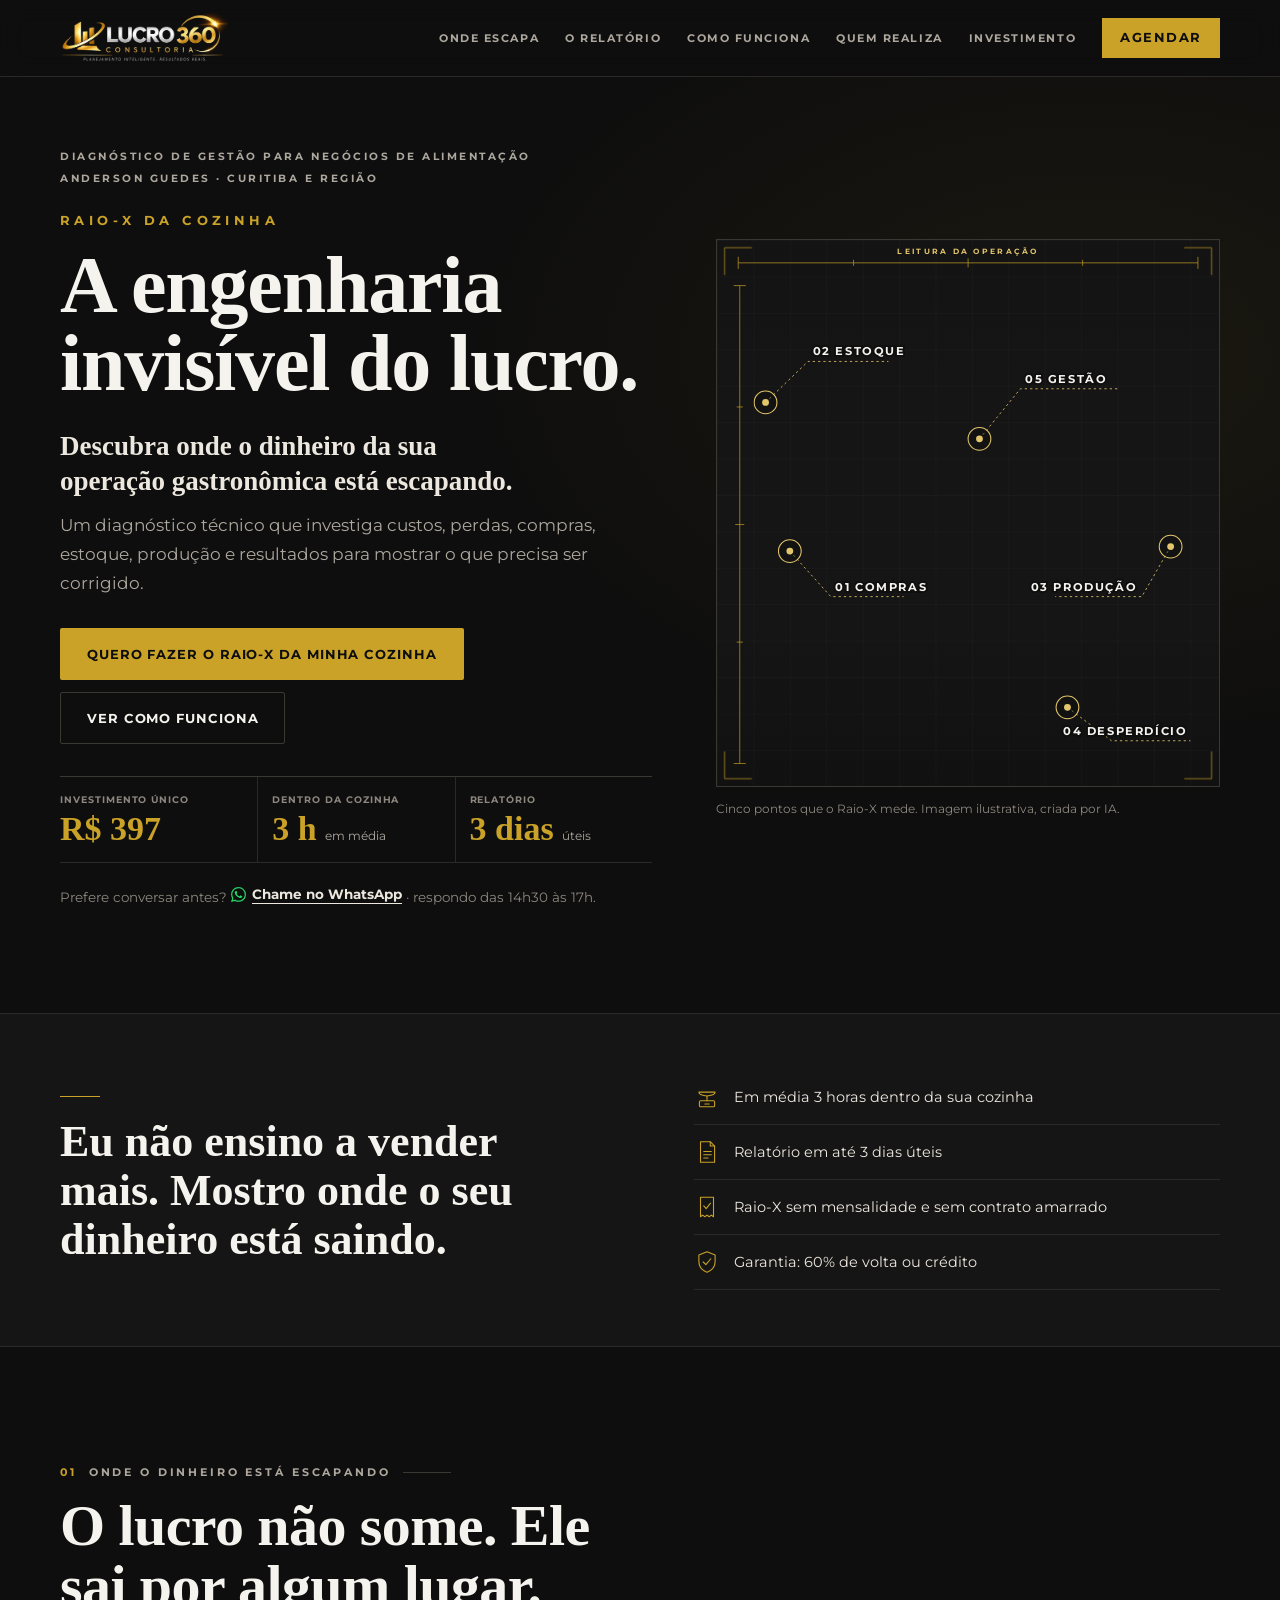
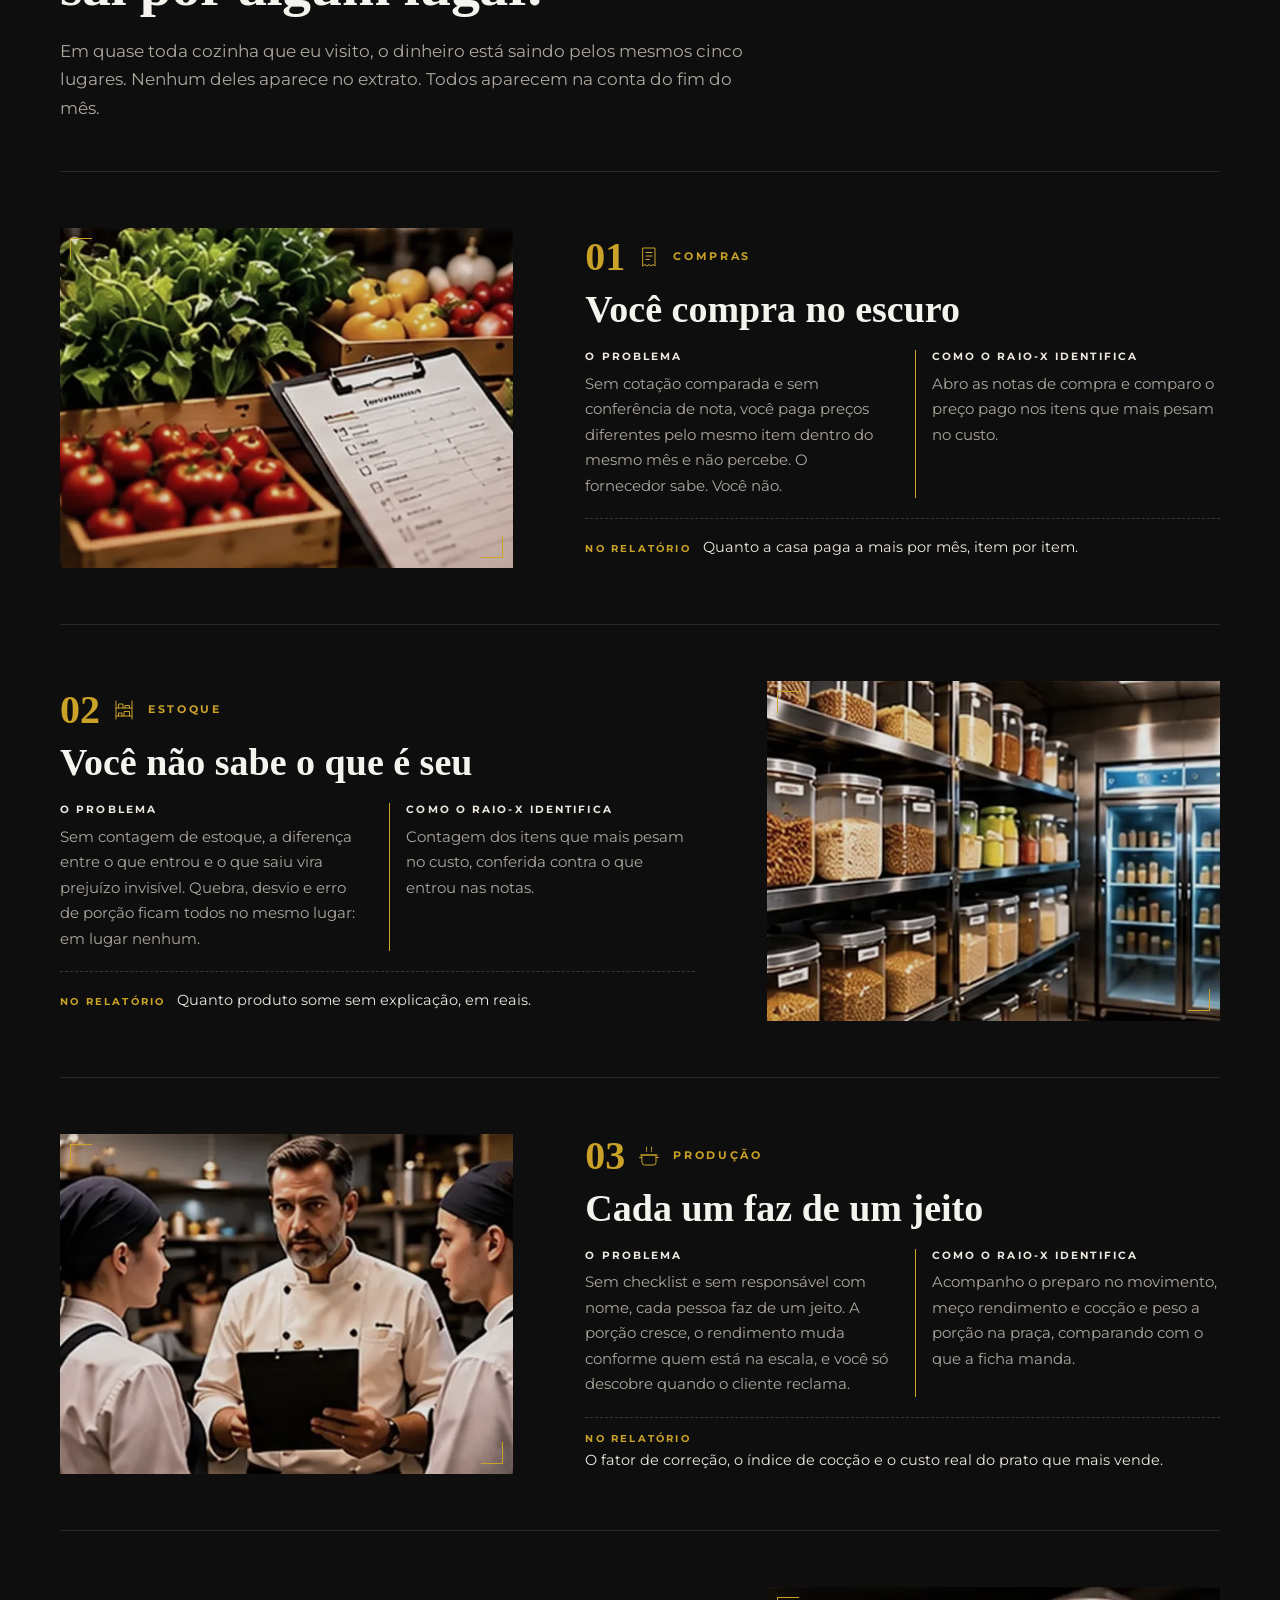
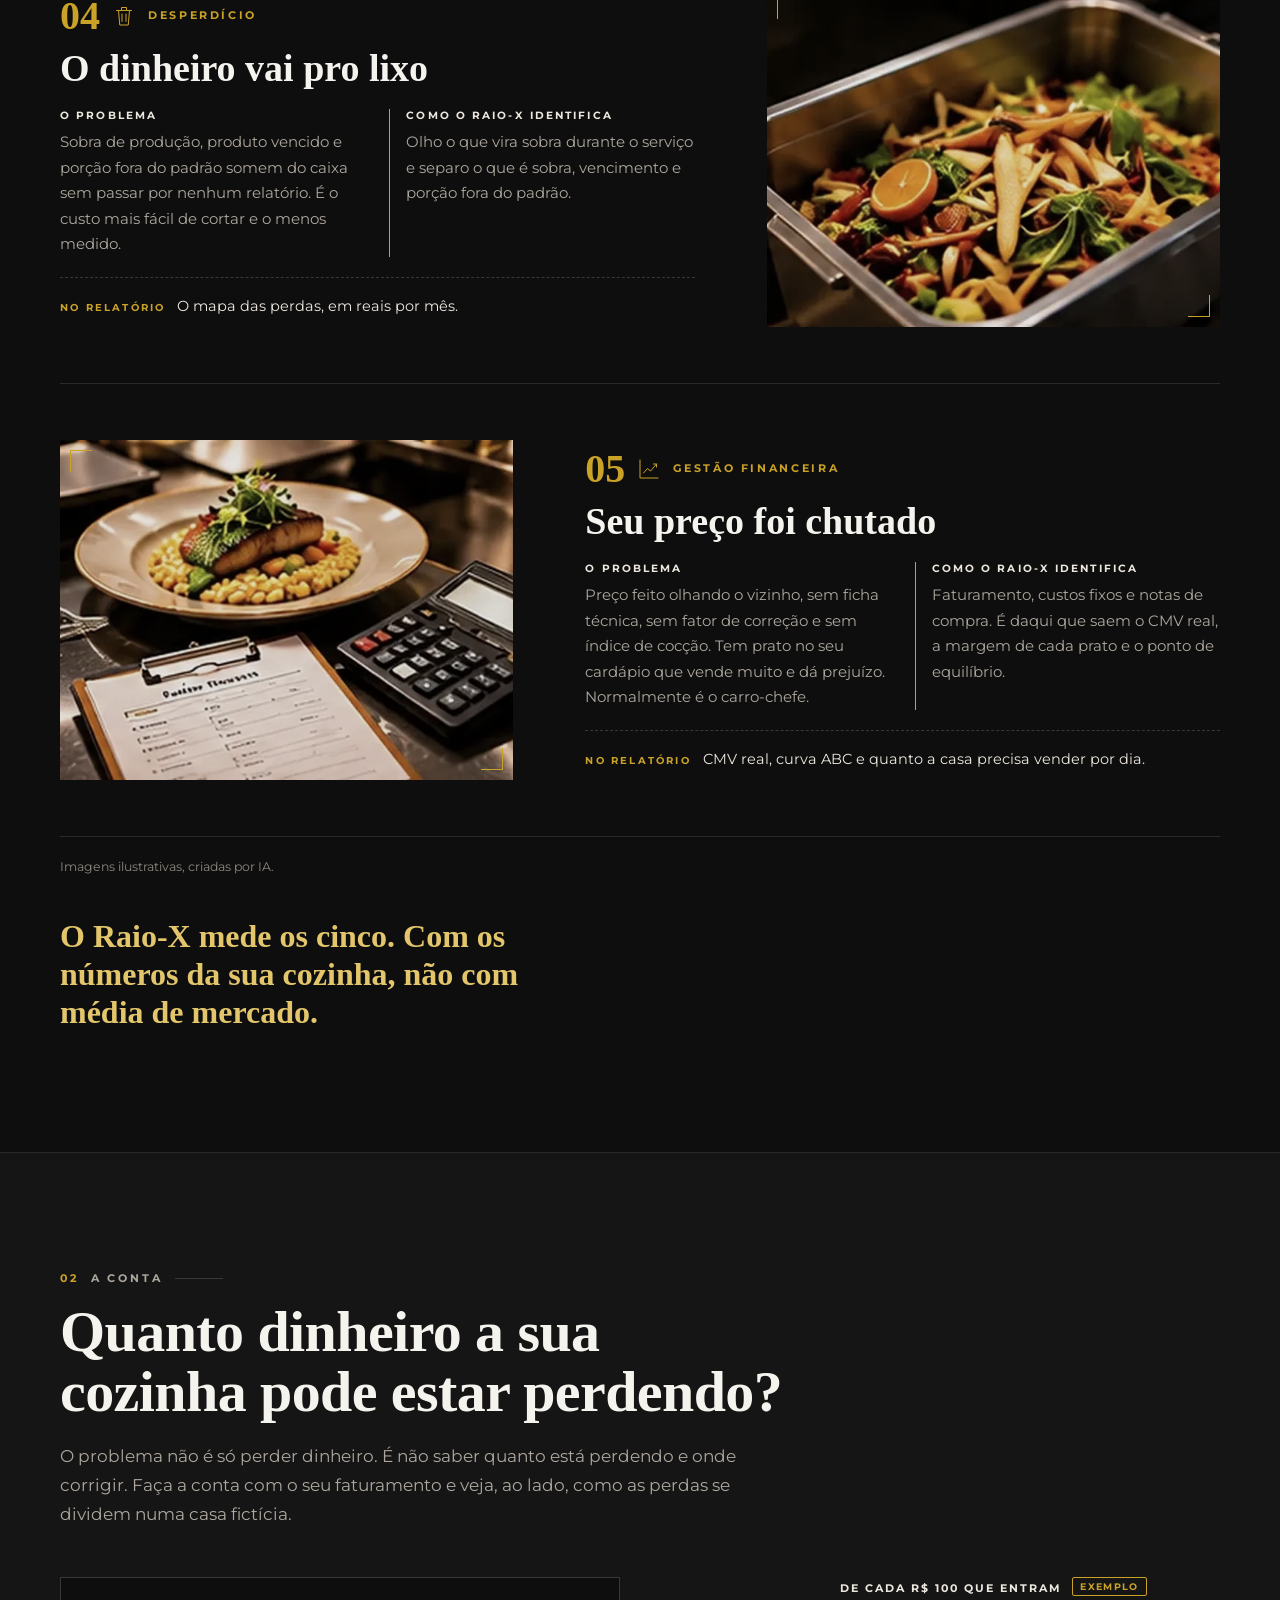
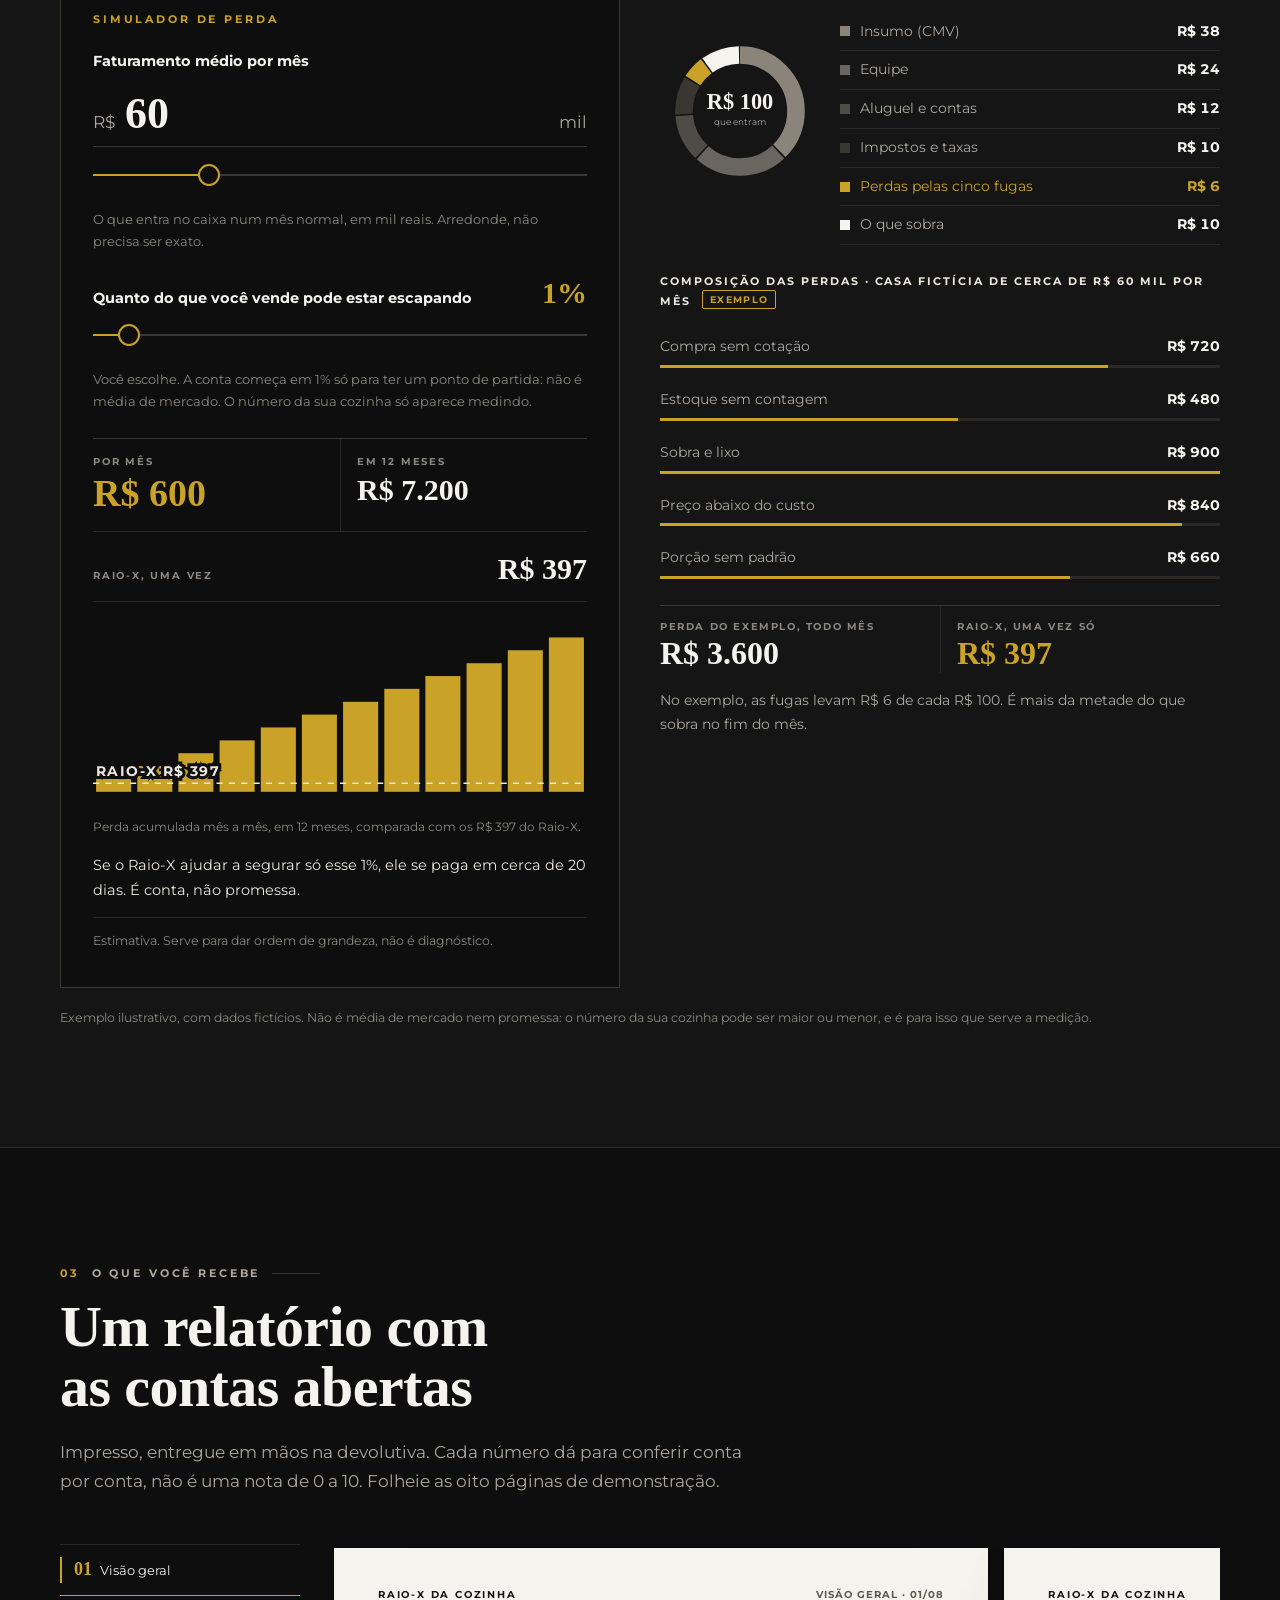
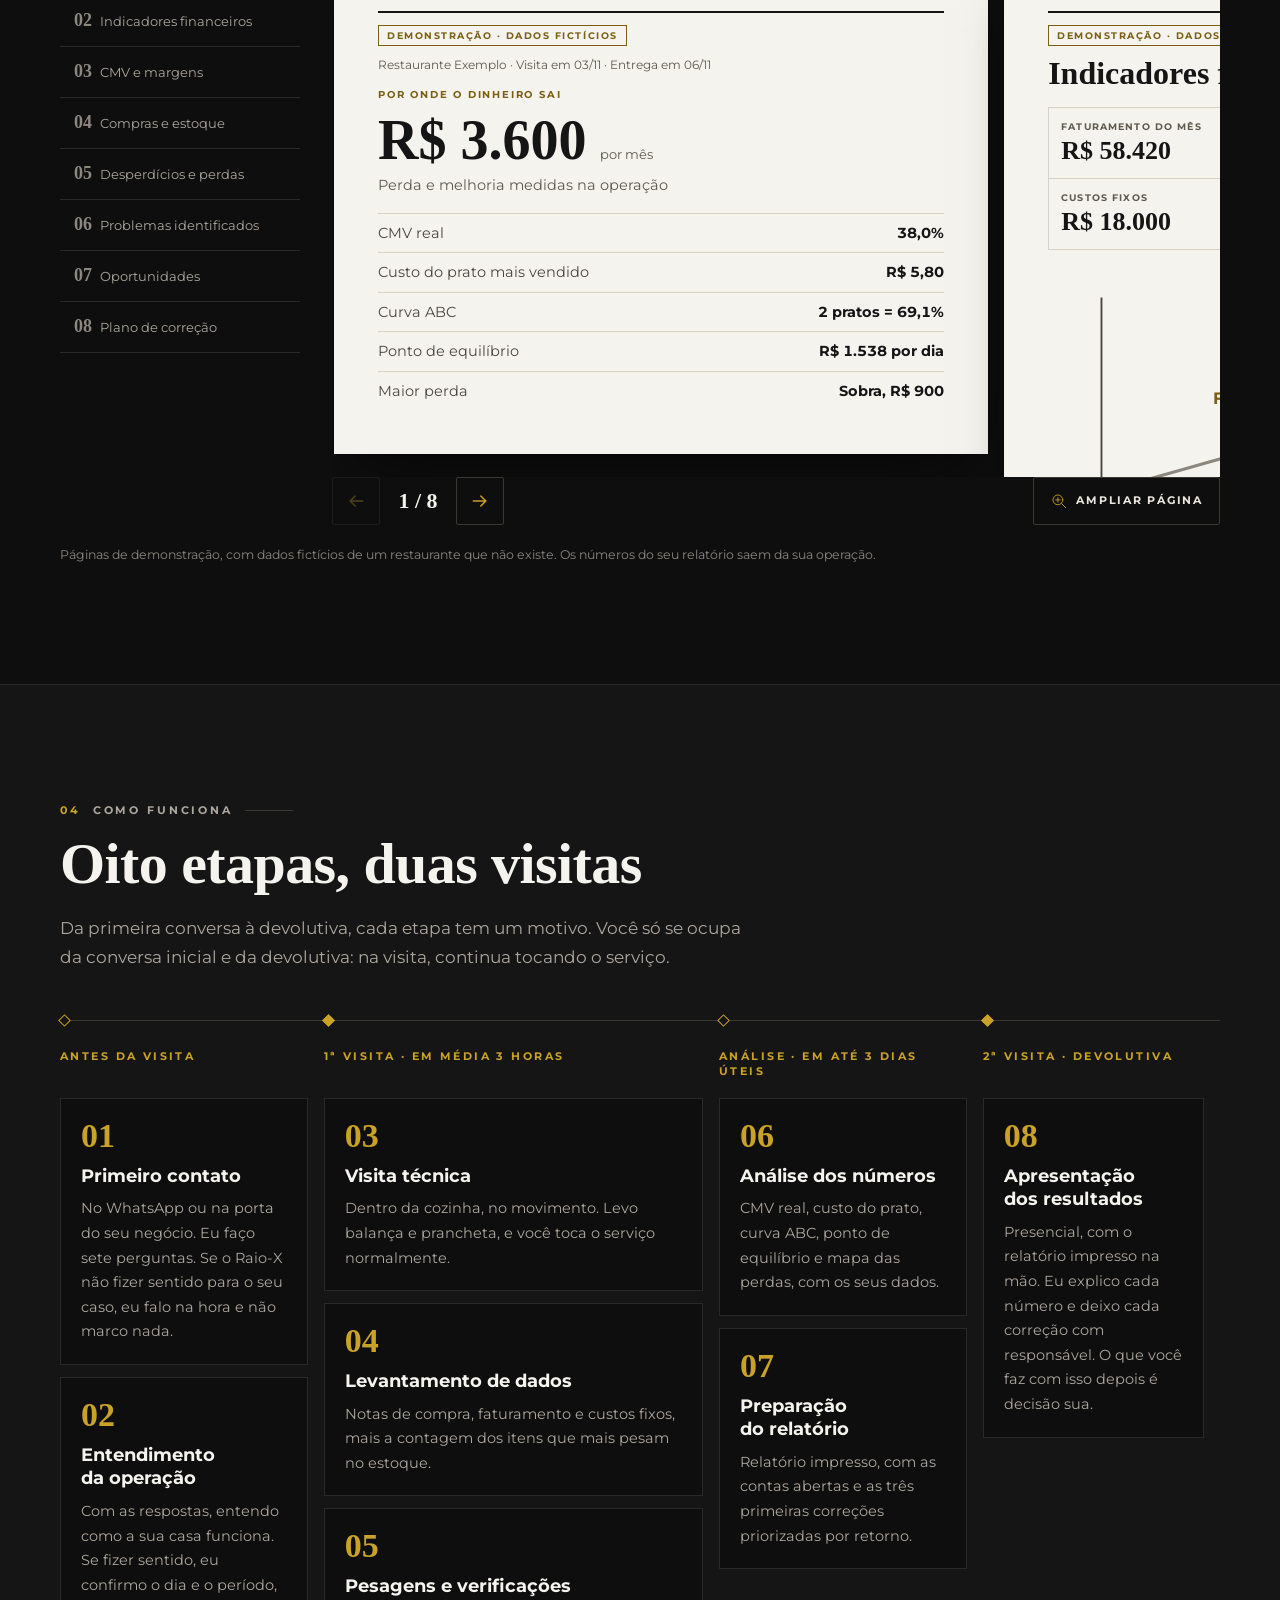
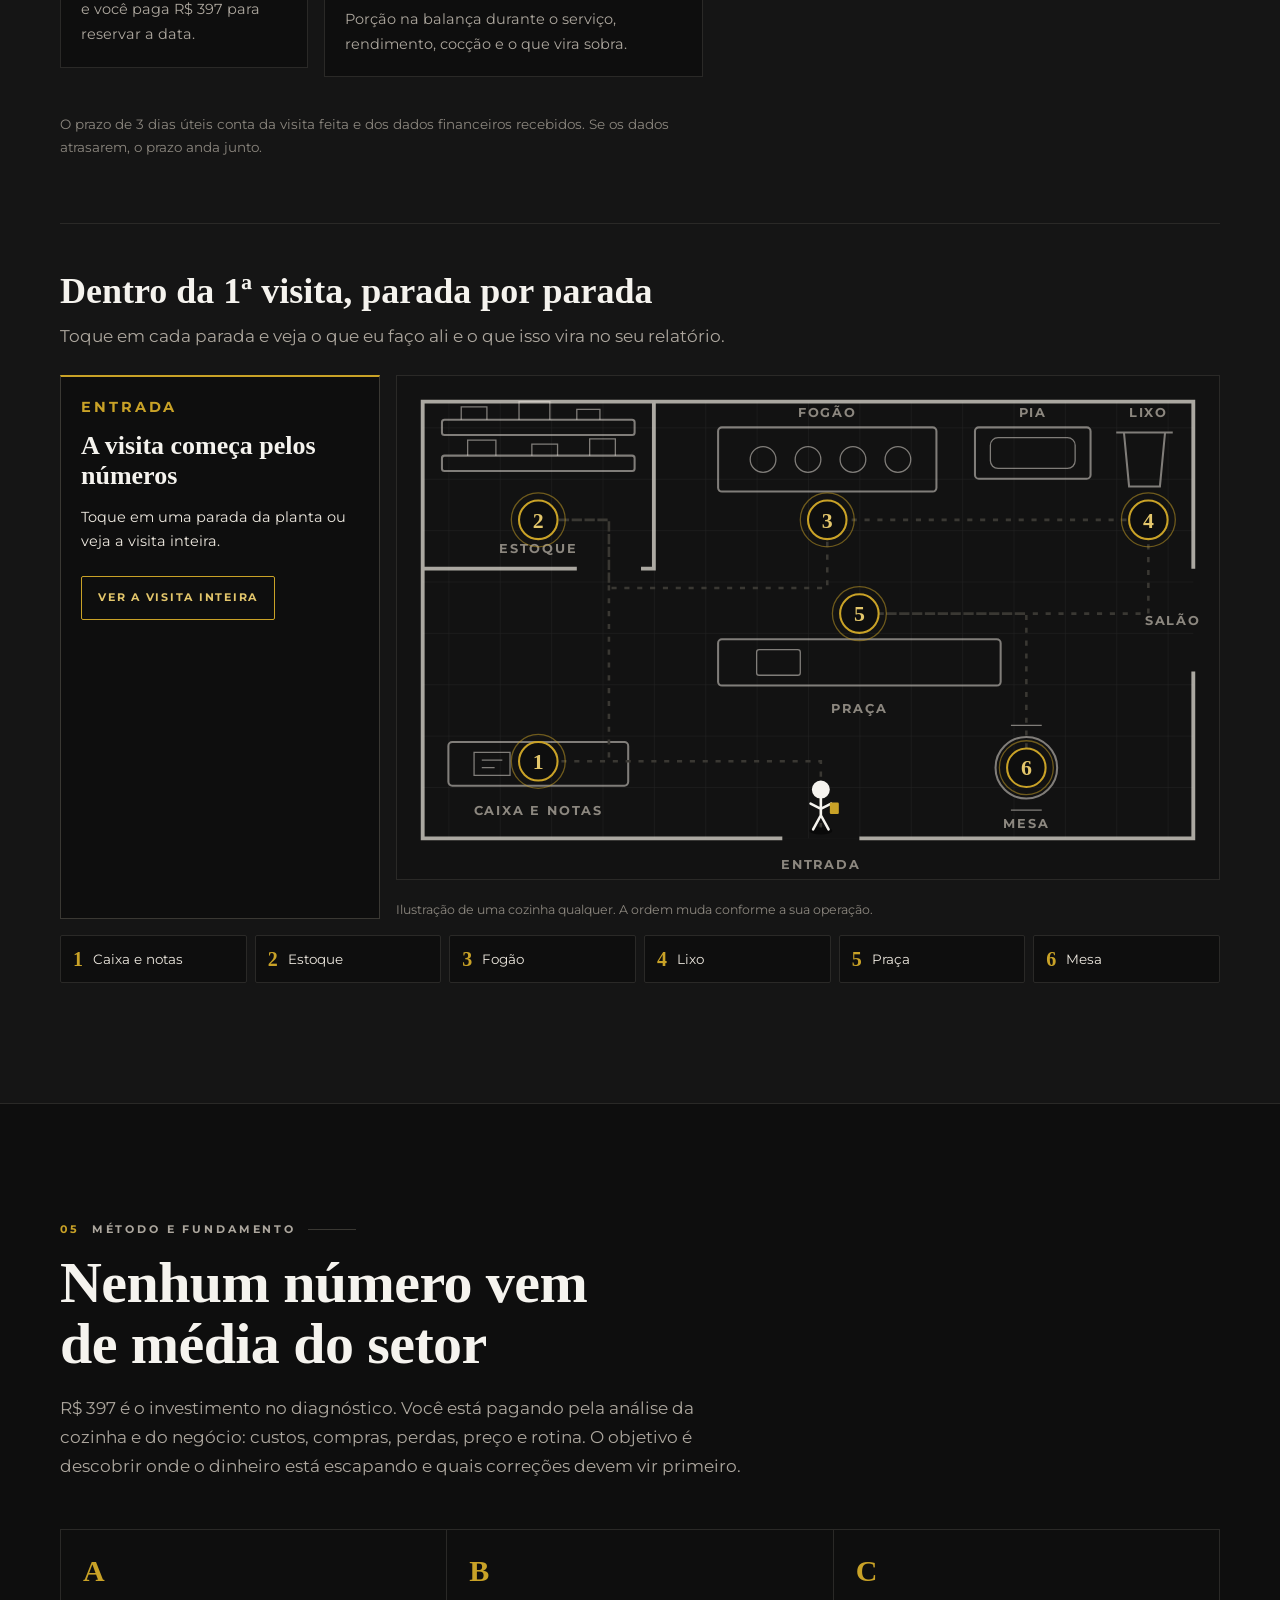
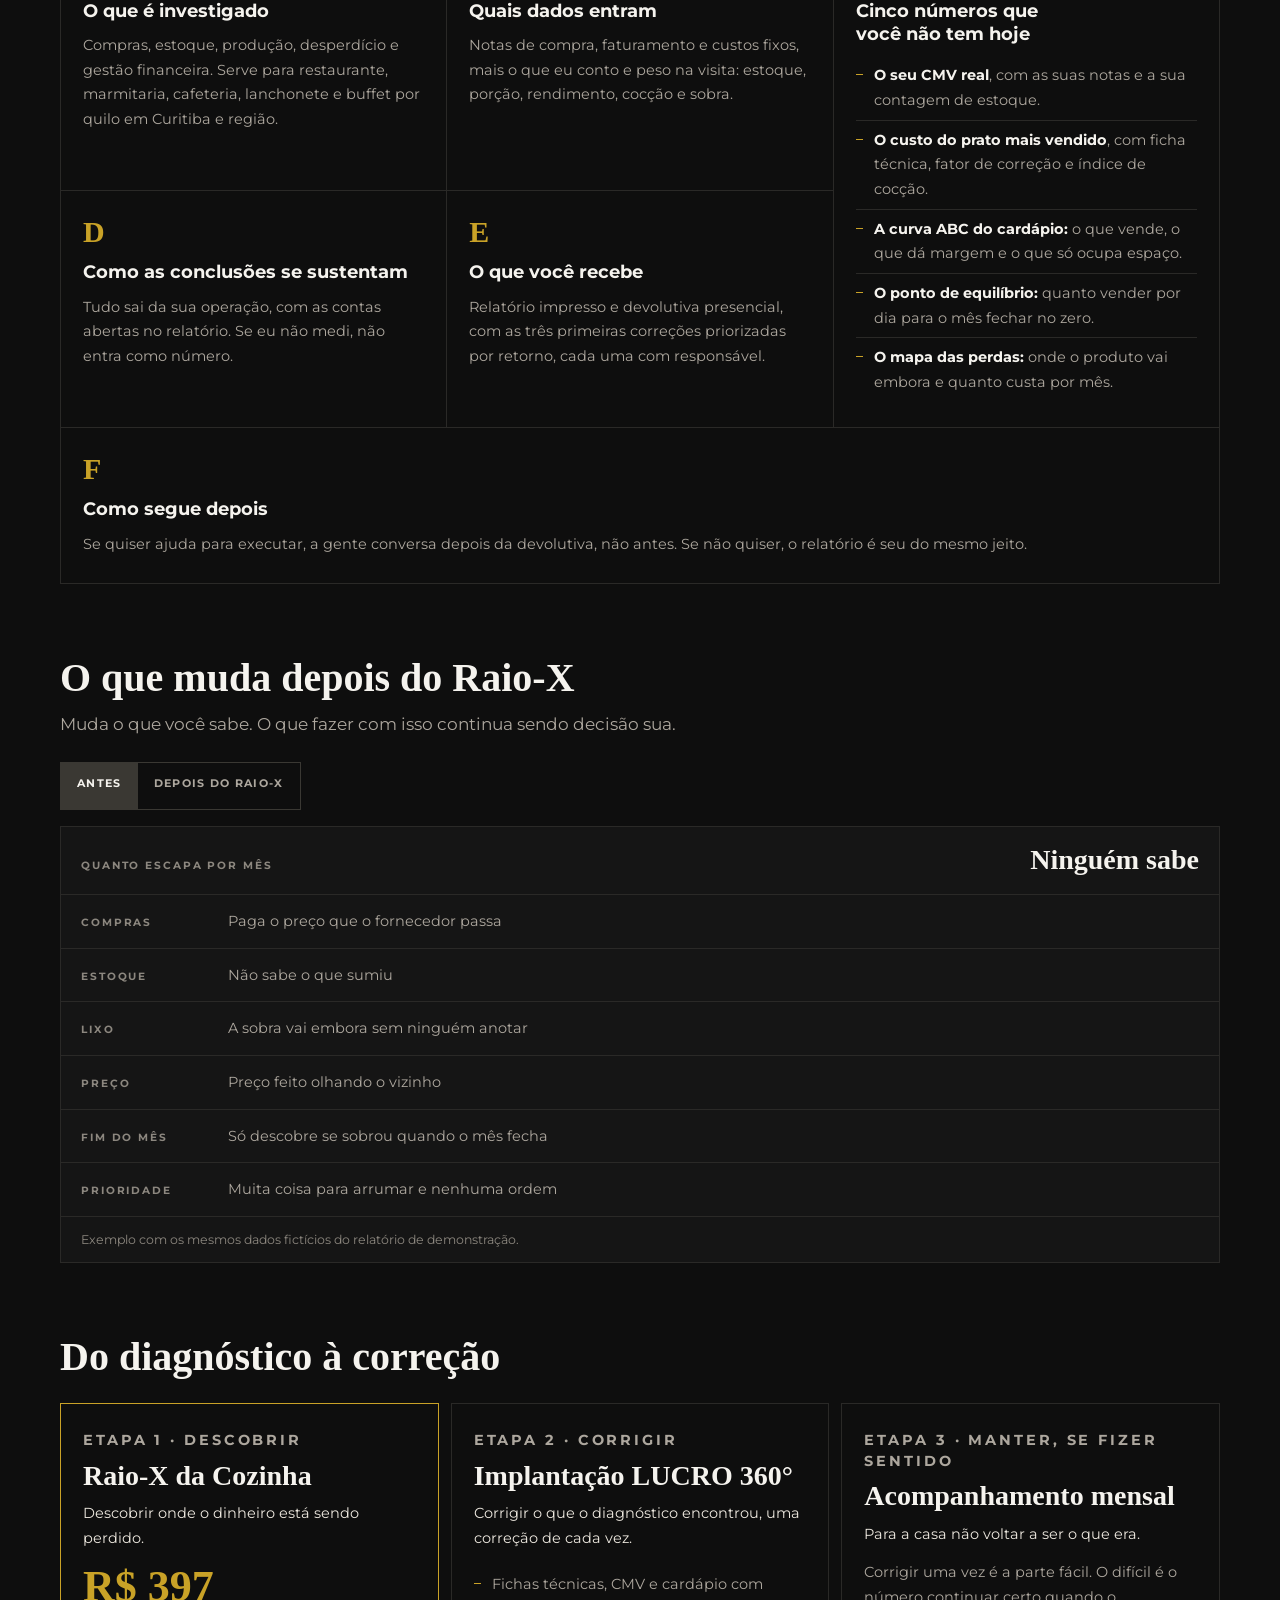
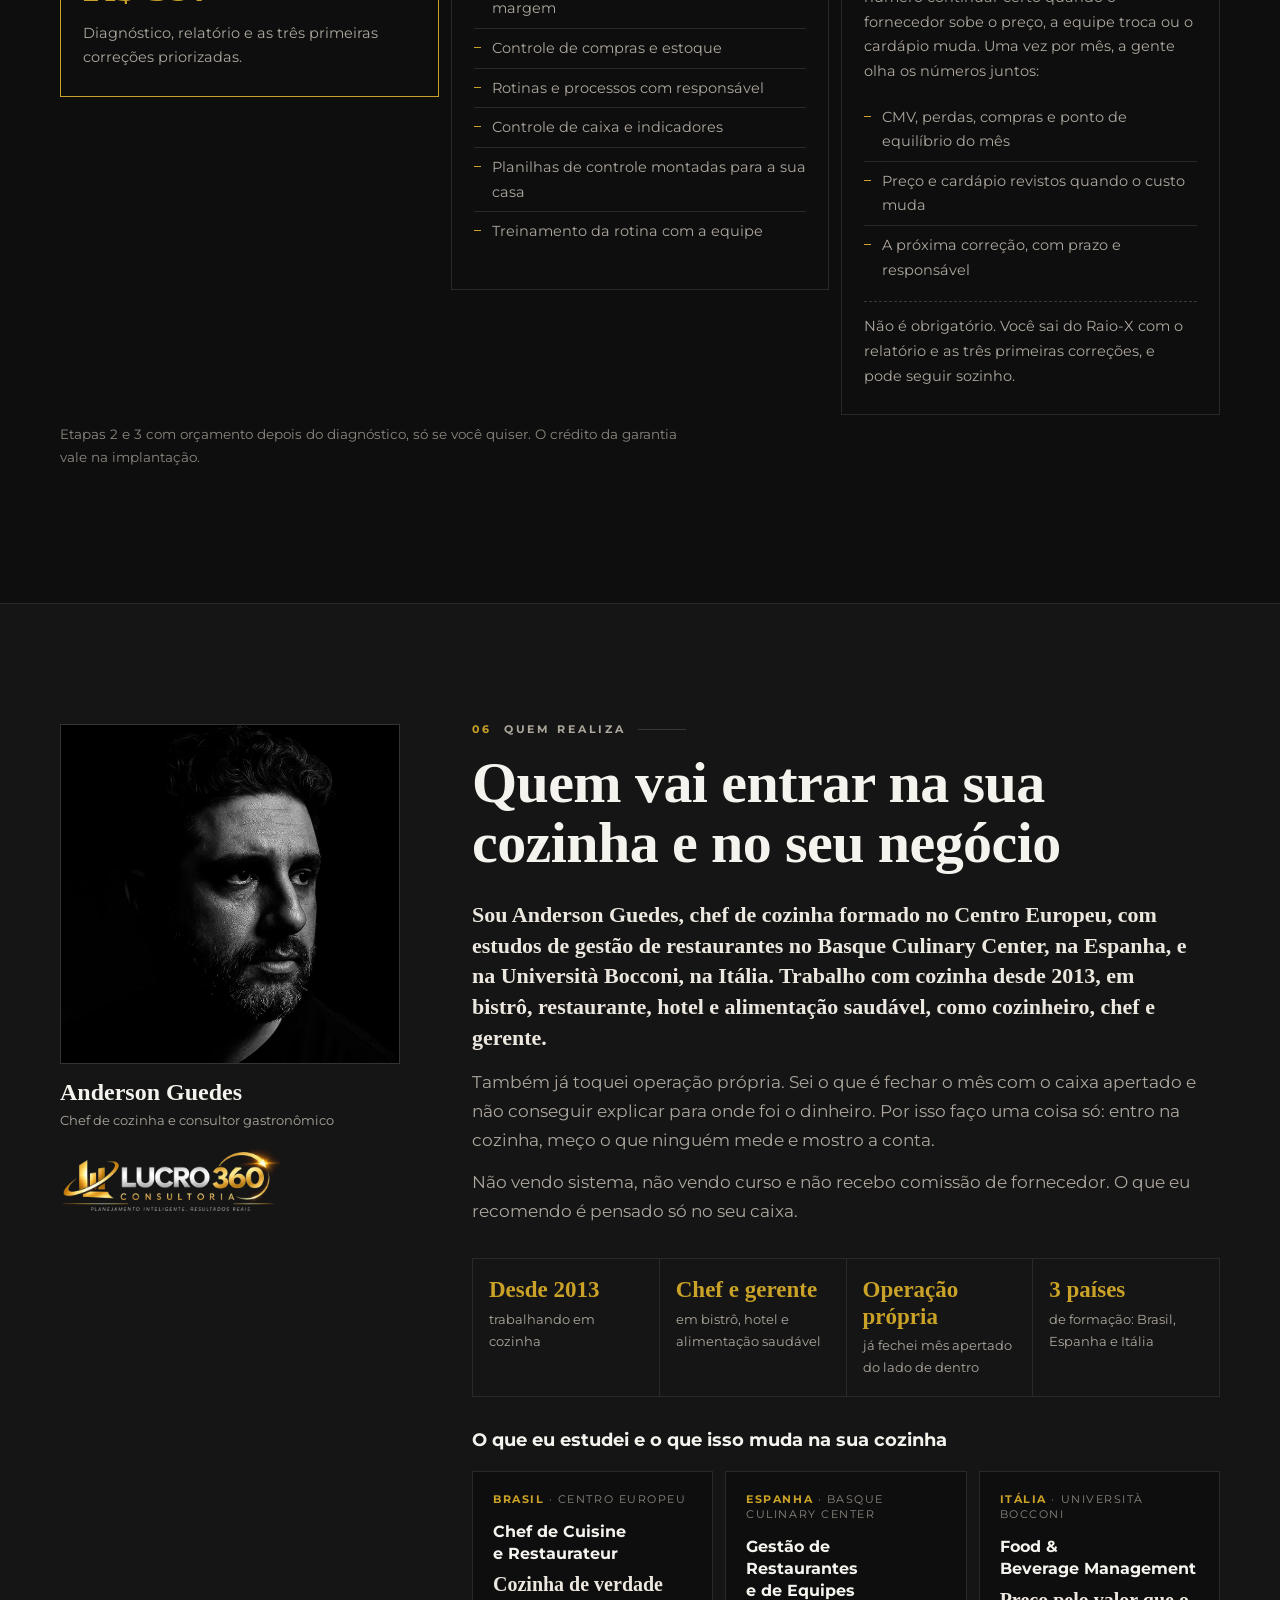
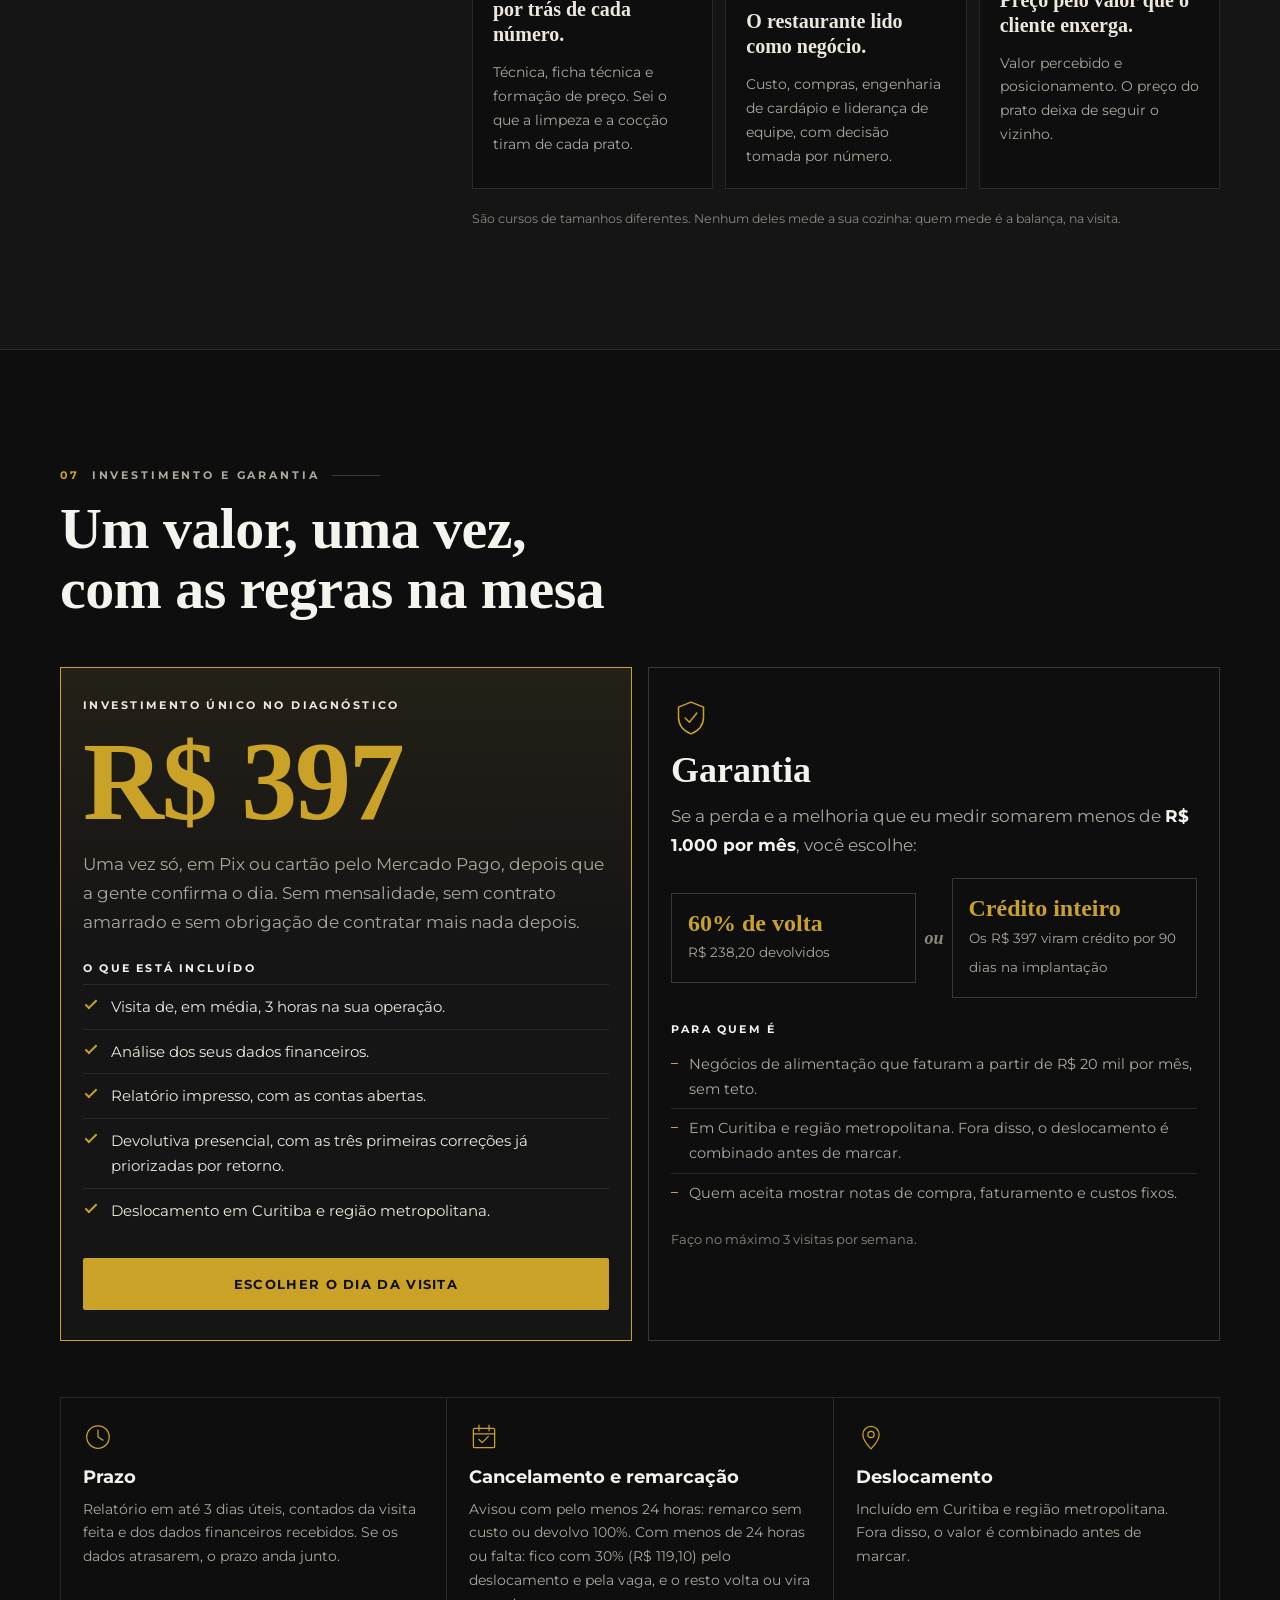
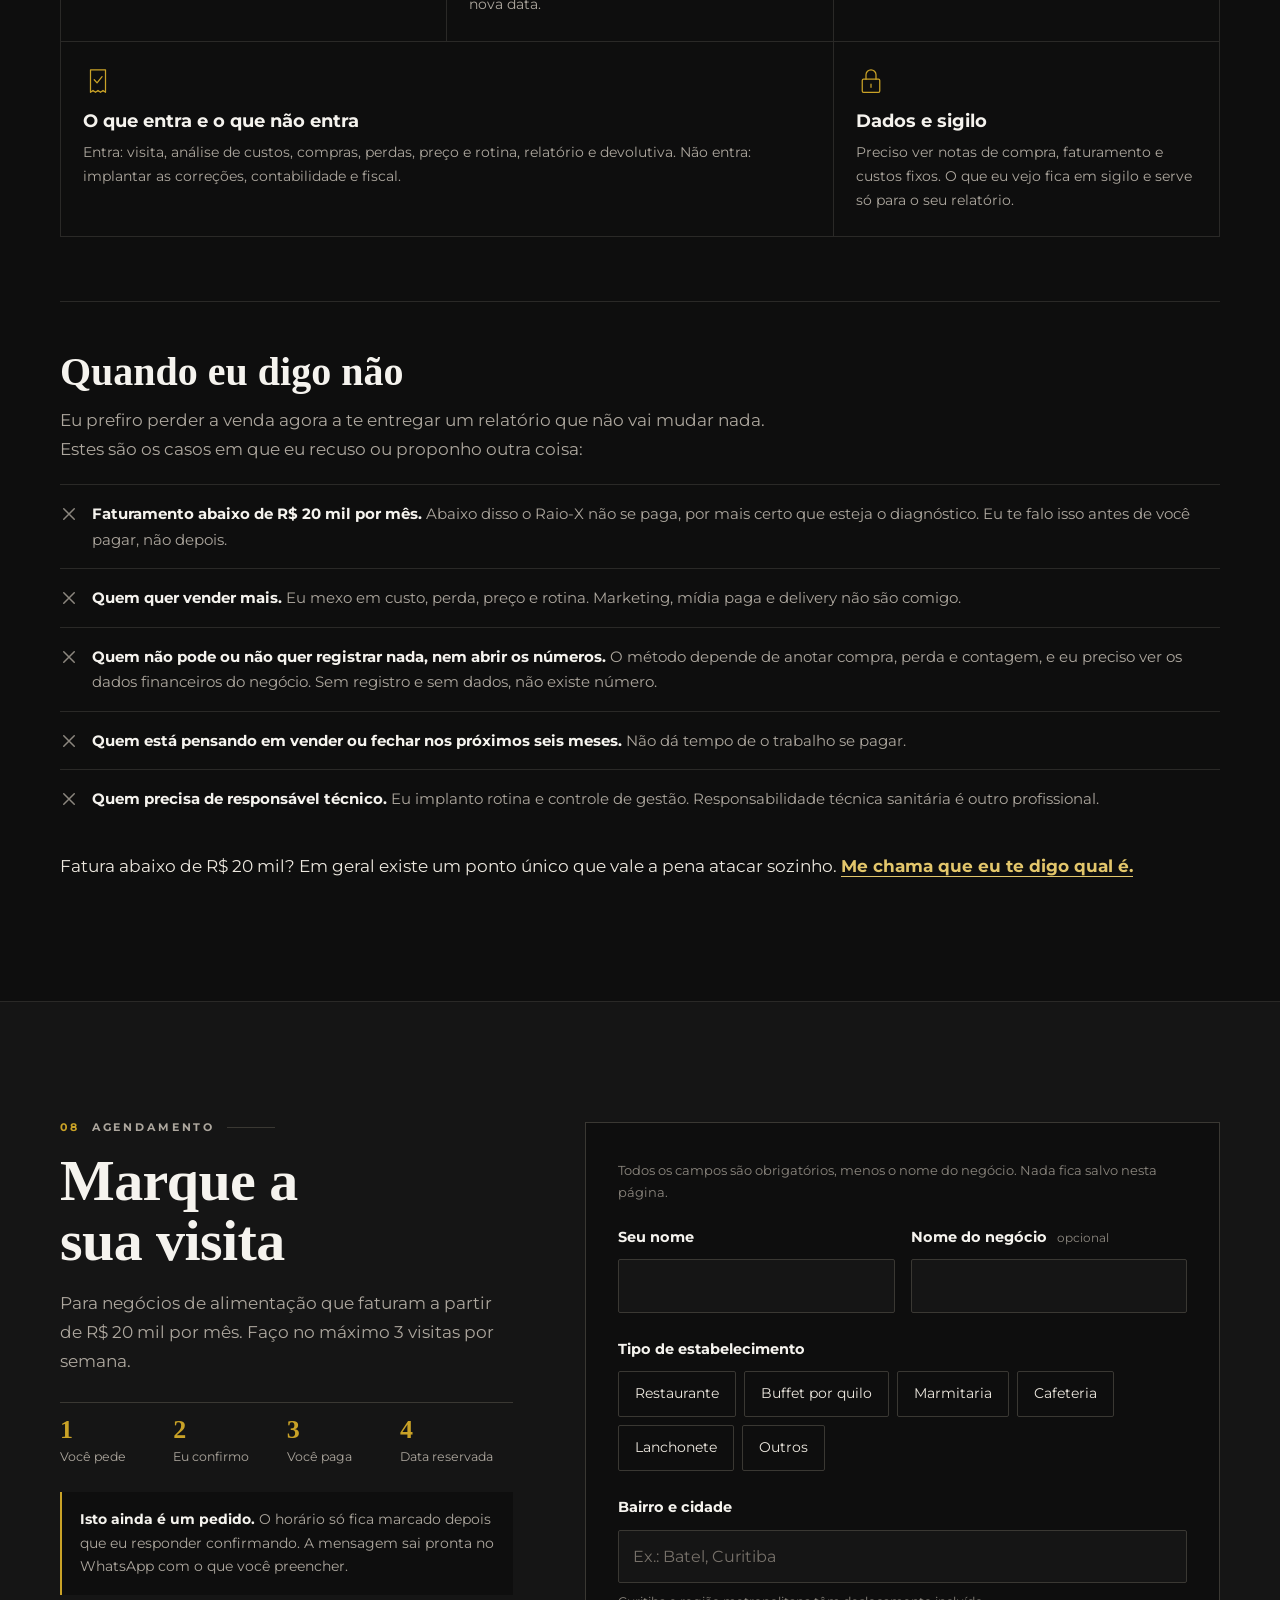
==== commit 6c358fb2: "Redesenho 2.0: página nova, preta e dourada, editorial - Herói com a frase da missão, foto, cotas e " ====
--- a/index.html
+++ b/index.html
@@ -3,9 +3,9 @@
 <head>
 <meta charset="utf-8">
 <meta name="viewport" content="width=device-width, initial-scale=1">
-<!-- BLOCO 0 · Metadados -->
+<!-- Metadados -->
 <title>Consultoria para restaurantes em Curitiba | Raio-X da Cozinha</title>
-<meta name="description" content="Diagnóstico de custos, compras e perdas para restaurantes, marmitarias e cafeterias em Curitiba. Visita, relatório e três correções priorizadas. R$ 397.">
+<meta name="description" content="Diagnóstico técnico de custos, compras, estoque, produção e perdas para restaurantes, marmitarias e cafeterias em Curitiba. Visita, relatório e três correções priorizadas. R$ 397.">
 <meta name="author" content="Anderson Guedes">
 <meta name="geo.region" content="BR-PR">
 <meta name="geo.placename" content="Curitiba">
@@ -13,19 +13,22 @@
 <meta name="theme-color" content="#0E0E0E">
 <meta property="og:type" content="website">
 <meta property="og:locale" content="pt_BR">
+<meta property="og:site_name" content="Raio-X da Cozinha">
 <meta property="og:url" content="https://maverickguedes77-hue.github.io/raiox-cozinha/">
-<meta property="og:title" content="Seu restaurante vende bem e não sobra nada?">
-<meta property="og:description" content="O problema quase nunca é a venda. Raio-X da Cozinha, R$ 397.">
+<meta property="og:title" content="Raio-X da Cozinha · A engenharia invisível do lucro">
+<meta property="og:description" content="Descubra onde o dinheiro da sua operação gastronômica está escapando. Diagnóstico técnico em Curitiba, R$ 397.">
 <meta property="og:image" content="https://maverickguedes77-hue.github.io/raiox-cozinha/img/og.jpg">
 <meta property="og:image:width" content="1200">
 <meta property="og:image:height" content="630">
+<meta property="og:image:alt" content="Raio-X da Cozinha, diagnóstico de gestão para negócios de alimentação">
 <meta name="twitter:card" content="summary_large_image">
-<meta name="twitter:title" content="Seu restaurante vende bem e não sobra nada?">
-<meta name="twitter:description" content="O problema quase nunca é a venda. Raio-X da Cozinha, R$ 397.">
+<meta name="twitter:title" content="Raio-X da Cozinha · A engenharia invisível do lucro">
+<meta name="twitter:description" content="Descubra onde o dinheiro da sua operação gastronômica está escapando. Diagnóstico técnico em Curitiba, R$ 397.">
 <meta name="twitter:image" content="https://maverickguedes77-hue.github.io/raiox-cozinha/img/og.jpg">
 <link rel="icon" href="favicon.svg" type="image/svg+xml">
-<link rel="preload" href="fontes/cormorant-garamond-700.woff2" as="font" type="font/woff2" crossorigin>
+<link rel="preload" href="fontes/cormorant-garamond-600.woff2" as="font" type="font/woff2" crossorigin>
 <link rel="preload" href="fontes/montserrat-400.woff2" as="font" type="font/woff2" crossorigin>
+<link rel="preload" href="img/heroi-cozinha.webp" as="image" type="image/webp" imagesrcset="img/heroi-cozinha-p.webp 331w, img/heroi-cozinha.webp 662w" imagesizes="(min-width: 1024px) 46vw, 100vw">
 <link rel="stylesheet" href="css/estilo.css">
 <script>document.documentElement.className = "js";</script>
 <script type="application/ld+json">
@@ -35,6 +38,8 @@
 </head>
 <body>
 
+<a class="pular" href="#conteudo">Pular para o conteúdo</a>
+
 <!-- Ícones em traço, desenhados para esta página -->
 <svg class="sprite" aria-hidden="true" focusable="false">
   <symbol id="i-zap" viewBox="0 0 24 24"><path d="M17.472 14.382c-.297-.149-1.758-.867-2.03-.967-.273-.099-.471-.148-.67.15-.197.297-.767.966-.94 1.164-.173.199-.347.223-.644.075-.297-.15-1.255-.463-2.39-1.475-.883-.788-1.48-1.761-1.653-2.059-.173-.297-.018-.458.13-.606.134-.133.298-.347.446-.52.149-.174.198-.298.298-.497.099-.198.05-.371-.025-.52-.075-.149-.669-1.612-.916-2.207-.242-.579-.487-.5-.669-.51-.173-.008-.371-.01-.57-.01-.198 0-.52.074-.792.372-.272.297-1.04 1.016-1.04 2.479 0 1.462 1.065 2.875 1.213 3.074.149.198 2.096 3.2 5.077 4.487.709.306 1.262.489 1.694.625.712.227 1.36.195 1.871.118.571-.085 1.758-.719 2.006-1.413.248-.694.248-1.289.173-1.413-.074-.124-.272-.198-.57-.347m-5.421 7.403h-.004a9.87 9.87 0 01-5.031-1.378l-.361-.214-3.741.982.998-3.648-.235-.374a9.86 9.86 0 01-1.51-5.26c.001-5.45 4.436-9.884 9.888-9.884 2.64 0 5.122 1.03 6.988 2.898a9.825 9.825 0 012.893 6.994c-.003 5.45-4.437 9.884-9.885 9.884m8.413-18.297A11.815 11.815 0 0012.05 0C5.495 0 .16 5.335.157 11.892c0 2.096.547 4.142 1.588 5.945L.057 24l6.305-1.654a11.882 11.882 0 005.683 1.448h.005c6.554 0 11.89-5.335 11.893-11.893a11.821 11.821 0 00-3.48-8.413z"/></symbol>
@@ -42,552 +47,691 @@
   <symbol id="i-estante" viewBox="0 0 48 48"><path d="M8 6v36M40 6v36M8 20h32M8 36h32"/><path d="M13 20v-8h9v8M26 20v-5h9v5M13 36v-6h7v6M24 36v-9h11v9"/></symbol>
   <symbol id="i-lixo" viewBox="0 0 48 48"><path d="M9 13h30M19 13V7h10v6M13 13l2.5 29h17L35 13M20 20v15M28 20v15"/></symbol>
   <symbol id="i-preco" viewBox="0 0 48 48"><path d="M6 25 24 7h15a2 2 0 0 1 2 2v15L23 42z"/><circle cx="33" cy="15" r="3"/><path d="M19 26l5 5M24 21l5 5"/></symbol>
-  <symbol id="i-rotina" viewBox="0 0 48 48"><path d="M18 8h-6a2 2 0 0 0-2 2v30a2 2 0 0 0 2 2h24a2 2 0 0 0 2-2V10a2 2 0 0 0-2-2h-6"/><path d="M18 5h12v6H18zM16 21l2.500 3 4-5M27 21h6M16 31h6v6h-6zM27 34h6"/></symbol>
-  <symbol id="i-contar" viewBox="0 0 48 48"><path d="M7 22h15v20H7zM26 10h15v32H26z"/><path d="M11 28h7M11 34h7M30 17h7M30 24h7M30 31h7"/></symbol>
+  <symbol id="i-panela" viewBox="0 0 48 48"><path d="M10 22h28v15a5 5 0 0 1-5 5H15a5 5 0 0 1-5-5zM5 27h5M38 27h5M7 22h34"/><path d="M19 15c-2-3 2-5 0-9M29 15c-2-3 2-5 0-9"/></symbol>
+  <symbol id="i-grafico" viewBox="0 0 48 48"><path d="M6 6v36h36"/><path d="M13 32l8-9 6 5 12-14"/><path d="M33 14h6v6"/></symbol>
   <symbol id="i-balanca" viewBox="0 0 48 48"><path d="M9 15h30a15 7 0 0 1-30 0z"/><path d="M24 22v9"/><rect x="10" y="31" width="28" height="11" rx="2"/><path d="M20 37h8"/></symbol>
-  <symbol id="i-conferir" viewBox="0 0 48 48"><path d="M12 6h24v36l-4-3-4 3-4-3-4 3-4-3-4 3z"/><path d="M18 22l4.500 5 8-10"/></symbol>
-  <symbol id="i-panela" viewBox="0 0 48 48"><path d="M10 22h28v15a5 5 0 0 1-5 5H15a5 5 0 0 1-5-5zM5 27h5M38 27h5M7 22h34"/><path d="M19 15c-2-3 2-5 0-9M29 15c-2-3 2-5 0-9"/></symbol>
-  <symbol id="i-pergunta" viewBox="0 0 48 48"><path d="M7 9h34v24H23l-9 8v-8H7z"/><path d="M20 17a4 4 0 1 1 6 3.500c-1.500.8-2 1.500-2 3M24 28v.1"/></symbol>
+  <symbol id="i-conferir" viewBox="0 0 48 48"><path d="M12 6h24v36l-4-3-4 3-4-3-4 3-4-3-4 3z"/><path d="M18 22l4.5 5 8-10"/></symbol>
   <symbol id="i-conversa" viewBox="0 0 48 48"><rect x="13" y="4" width="22" height="40" rx="3"/><path d="M21 39h6M18 13h12M18 19h12M18 25h7"/></symbol>
   <symbol id="i-relatorio" viewBox="0 0 48 48"><path d="M12 5h18l8 8v30H12z"/><path d="M30 5v8h8M18 23h14M18 29h14M18 35h8"/></symbol>
-  <symbol id="i-escudo" viewBox="0 0 48 48"><path d="M24 5l15 6v12c0 10-6.500 16.500-15 20-8.500-3.500-15-10-15-20V11z"/><path d="M17 24l5 5 9-11"/></symbol>
+  <symbol id="i-escudo" viewBox="0 0 48 48"><path d="M24 5l15 6v12c0 10-6.5 16.5-15 20-8.5-3.5-15-10-15-20V11z"/><path d="M17 24l5 5 9-11"/></symbol>
   <symbol id="i-relogio" viewBox="0 0 48 48"><circle cx="24" cy="24" r="18"/><path d="M24 13v11l8 5"/></symbol>
   <symbol id="i-calendario" viewBox="0 0 48 48"><rect x="7" y="10" width="34" height="31" rx="2"/><path d="M7 19h34M16 5v9M32 5v9M16 28l5 5 10-10"/></symbol>
-  <symbol id="i-rota" viewBox="0 0 48 48"><path d="M24 43s13-13.500 13-23a13 13 0 1 0-26 0c0 9.500 13 23 13 23z"/><circle cx="24" cy="20" r="5"/></symbol>
+  <symbol id="i-rota" viewBox="0 0 48 48"><path d="M24 43s13-13.5 13-23a13 13 0 1 0-26 0c0 9.5 13 23 13 23z"/><circle cx="24" cy="20" r="5"/></symbol>
   <symbol id="i-cadeado" viewBox="0 0 48 48"><rect x="10" y="21" width="28" height="21" rx="2"/><path d="M16 21v-7a8 8 0 0 1 16 0v7M24 29v5"/></symbol>
+  <symbol id="i-lupa" viewBox="0 0 48 48"><circle cx="21" cy="21" r="13"/><path d="M31 31l11 11M15 21h12M21 15v12"/></symbol>
   <symbol id="i-seta" viewBox="0 0 24 24"><path d="M4 12h15M13 6l6 6-6 6"/></symbol>
   <symbol id="i-x" viewBox="0 0 24 24"><path d="M5 5l14 14M19 5 5 19"/></symbol>
+  <symbol id="i-menu" viewBox="0 0 24 24"><path d="M3 7h18M3 12h18M3 17h12"/></symbol>
 </svg>
 
-<!-- Cabeçalho: logo; o menu só aparece no computador -->
+<!-- Cabeçalho: logo, menu no computador e menu recolhível no celular -->
 <header class="cabecalho">
-  <div class="conteudo">
+  <div class="conteudo cabecalho-linha">
     <a class="marca-logo" href="#topo">
       <img src="img/logo-lucro360-p.webp" width="420" height="123" alt="LUCRO 360 Consultoria, Anderson Guedes">
     </a>
-    <nav aria-label="Seções da página">
-      <a href="#o-que-e">O diagnóstico</a>
+    <button class="menu-botao" type="button" aria-expanded="false" aria-controls="menu" aria-label="Abrir o menu">
+      <svg aria-hidden="true"><use href="#i-menu"/></svg><span>Menu</span>
+    </button>
+    <nav class="menu" id="menu" aria-label="Seções da página">
+      <a href="#fugas">Onde escapa</a>
+      <a href="#relatorio">O relatório</a>
       <a href="#como-funciona">Como funciona</a>
-      <a href="#quem-sou">Quem sou</a>
-      <a class="nav-agendar" href="#agendar">Agendar</a>
+      <a href="#quem-sou">Quem realiza</a>
+      <a href="#preco">Investimento</a>
+      <a class="menu-agendar" href="#agendar">Agendar</a>
     </nav>
   </div>
 </header>
 
-<main>
-
-<!-- BLOCO 1 · Topo (hero) -->
-<section class="topo" id="topo">
-  <div class="conteudo topo-grade">
-    <div>
-      <p class="etiqueta">Anderson Guedes · Gestão de cozinha para negócios de alimentação · Curitiba</p>
-      <h1>Seu restaurante vende bem e no fim do mês não sobra nada?</h1>
-      <p class="subtitulo">O problema quase nunca é a venda. É que o dinheiro sai por cinco lugares que ninguém mede.</p>
-      <p class="oferta">Raio-X da Cozinha: uma visita, um relatório, cinco números que você não tem.</p>
-      <div class="preco-linha"><strong class="preco-topo">R$ 397</strong><span class="preco-nota">investimento único<br>no diagnóstico</span></div>
-      <a class="botao botao-zap" data-wa="RAIOX-TOPO" href="https://wa.me/5541998824094?text=Oi%20Anderson%2C%20vi%20a%20sua%20p%C3%A1gina%20e%20quero%20entender%20o%20Raio-X%20da%20Cozinha.%20%5BRAIOX-TOPO%5D" target="_blank" rel="noopener">
-        <svg aria-hidden="true"><use href="#i-zap"/></svg>Quero conversar no WhatsApp
-      </a>
-      <p class="apoio">Respondo das 14h30 às 17h. Atendo Curitiba e região metropolitana.</p>
-      <a class="link-marcar" href="#agendar">Prefere marcar direto? Escolha o dia da visita.</a>
-    </div>
-
-    <figure class="raio-quadro">
-      <svg class="raio" viewBox="0 0 620 620" role="img" aria-label="Ilustração em traço dourado de uma cozinha vista em raio-X, com nota de compra, prateleira de estoque, prato com etiqueta de preço, lixeira e quadro de rotina. Cinco pontos numerados vazam para um cano sob o piso, por onde o dinheiro sai.">
-        <defs>
-          <pattern id="grade" width="40" height="40" patternUnits="userSpaceOnUse"><path d="M40 0H0V40" fill="none" stroke="#2A2A2A" stroke-width=".7"/></pattern>
-          <linearGradient id="feixe-luz" x1="0" y1="0" x2="0" y2="1"><stop offset="0" stop-color="#E3C66B" stop-opacity="0"/><stop offset=".92" stop-color="#E3C66B" stop-opacity=".13"/><stop offset="1" stop-color="#E3C66B" stop-opacity=".5"/></linearGradient>
-          <clipPath id="filme"><rect x="10" y="10" width="600" height="600" rx="4"/></clipPath>
-        </defs>
-
-        <!-- Filme -->
-        <rect x="10" y="10" width="600" height="600" rx="4" fill="#121211"/>
-        <rect x="10" y="10" width="600" height="600" rx="4" fill="url(#grade)"/>
-        <rect x="10" y="10" width="600" height="600" rx="4" fill="none" stroke="#2A2A2A"/>
-        <path class="ou" d="M10 40V14a4 4 0 0 1 4-4h26M580 10h26a4 4 0 0 1 4 4v26M610 580v26a4 4 0 0 1-4 4h-26M40 610H14a4 4 0 0 1-4-4v-26"/>
-        <text class="raio-rotulo" x="32" y="46">RAIO-X · COZINHA</text>
-
-        <!-- Prateleira e estoque -->
-        <g class="ou-cheio">
-          <rect x="62" y="124" width="40" height="26"/><rect x="112" y="134" width="34" height="16"/><rect x="156" y="112" width="42" height="38"/><rect x="208" y="138" width="36" height="12"/>
-        </g>
-        <path class="tr" d="M48 150h248M78 150v14M268 150v14M62 150V100a4 4 0 0 1 4-4h32a4 4 0 0 1 4 4v50M66 96v-8h32v8M112 150v-40a4 4 0 0 1 4-4h26a4 4 0 0 1 4 4v40M115 106v-7h28v7M156 150V96a4 4 0 0 1 4-4h34a4 4 0 0 1 4 4v54M160 92v-8h34v8M208 150v-42a4 4 0 0 1 4-4h28a4 4 0 0 1 4 4v42M211 104v-7h30v7M254 150v-38h30v38"/>
-
-        <!-- Nota de compra -->
-        <path class="tr" d="M52 196h56v92l-7-7-7 7-7-7-7 7-7-7-7 7-7-7-7 7z"/>
-        <path class="tr tr-fino" d="M60 212h40M60 226h40M60 240h26M60 254h40"/>
-
-        <!-- Quadro de rotina -->
-        <rect class="tr" x="124" y="192" width="72" height="100" rx="3"/>
-        <path class="tr" d="M146 192v-6h28v6"/>
-        <path class="tr tr-fino" d="M134 208h10v10h-10zM134 230h10v10h-10zM134 252h10v10h-10zM134 274h10v10h-10zM152 213h34M152 235h34M152 257h34M152 279h24"/>
-        <path class="ou" d="M136 213l2.500 3 4-5"/>
-
-        <!-- Bancada, balança e prato com preço -->
-        <path class="tr" d="M34 360h284"/>
-        <path class="tr" d="M44 366h264v134H44zM132 366v134M220 366v134M118 420v22M146 420v22M234 420v22"/>
-        <path class="tr" d="M56 342h76M68 342a26 10 0 0 0 52 0M94 352v0"/>
-        <rect class="tr" x="72" y="350" width="44" height="10" rx="2"/>
-        <path class="tr" d="M158 360a38 6 0 0 0 76 0"/>
-        <path class="tr" d="M166 356c5-26 55-26 60 0"/>
-        <path class="ou" d="M222 332l14-14M232 298h40l9 11-9 11h-40z"/>
-        <text x="256" y="315" text-anchor="middle" style="font:700 15px var(--serifa);fill:var(--dourado)">R$ ?</text>
-
-        <!-- Lixeira -->
-        <path class="ou-cheio" d="M322 452l9-11 11 9 11-8 7 10-3 48h-33z"/>
-        <path class="tr" d="M312 422h56M332 422v-7h16v7M316 422l5 78h38l5-78"/>
-
-        <!-- Fogão, panela, coifa -->
-        <path class="tr" d="M404 62h146l28 54H376zM448 22v40M506 22v40"/>
-        <path class="tr tr-fino" d="M450 142c-8-10 8-18 0-28M478 142c-8-10 8-18 0-28M506 142c-8-10 8-18 0-28"/>
-        <rect class="ou-cheio" x="424" y="268" width="106" height="46"/>
-        <path class="tr" d="M424 244h106v66a4 4 0 0 1-4 4h-98a4 4 0 0 1-4-4zM416 244h122M424 258h-12v14h12M530 258h12v14h-12M464 244v-7h26v7"/>
-        <path class="tr" d="M432 314h90v6M372 320h208M382 320h190v180H382z"/>
-        <rect class="tr" x="398" y="372" width="158" height="96" rx="2"/>
-        <rect class="tr tr-fino" x="414" y="392" width="126" height="60" rx="2"/>
-        <path class="tr" d="M414 382h126"/>
-        <path class="tr tr-fino" d="M406 346a7 7 0 1 0 14 0a7 7 0 1 0-14 0M436 346a7 7 0 1 0 14 0a7 7 0 1 0-14 0M466 346a7 7 0 1 0 14 0a7 7 0 1 0-14 0M496 346a7 7 0 1 0 14 0a7 7 0 1 0-14 0M526 346a7 7 0 1 0 14 0a7 7 0 1 0-14 0"/>
-
-        <!-- Piso e cano por onde o dinheiro sai -->
-        <path class="tr" d="M26 500h568"/>
-        <path class="tr tr-fino" d="M26 512l12-12M66 512l12-12M106 512l12-12M146 512l12-12M186 512l12-12M226 512l12-12M266 512l12-12M306 512l12-12M346 512l12-12M386 512l12-12M426 512l12-12M466 512l12-12M506 512l12-12M546 512l12-12"/>
-        <path class="ou queda" d="M80 196V556M160 186V556M212 300V556M276 118V556M340 410V556"/>
-        <path class="ou" d="M60 546h520M60 566h520"/>
-        <path class="ou fluxo" d="M66 556h518"/>
-        <path class="ou" d="M584 538l26 18-26 18"/>
-        <text class="raio-rotulo" x="32" y="594">POR ONDE O DINHEIRO SAI</text>
-
-        <!-- Cinco fugas -->
-        <g class="marca">
-          <g transform="translate(80 178)"><circle class="anel" r="19"/><circle r="14"/><text y="6">1</text></g>
-          <g transform="translate(276 112)"><circle class="anel" r="19"/><circle r="14"/><text y="6">2</text></g>
-          <g transform="translate(340 396)"><circle class="anel" r="19"/><circle r="14"/><text y="6">3</text></g>
-          <g transform="translate(212 290)"><circle class="anel" r="19"/><circle r="14"/><text y="6">4</text></g>
-          <g transform="translate(160 168)"><circle class="anel" r="19"/><circle r="14"/><text y="6">5</text></g>
-        </g>
-
-        <!-- Feixe do raio-X -->
-        <g clip-path="url(#filme)"><rect class="feixe" x="10" y="-90" width="600" height="90" fill="url(#feixe-luz)"/></g>
-      </svg>
+<main id="conteudo">
+
+<!-- 1 · Herói -->
+<section class="heroi" id="topo" aria-labelledby="heroi-titulo">
+  <div class="conteudo heroi-grade">
+    <div class="heroi-texto">
+      <p class="sobretitulo"><span>Diagnóstico de gestão para negócios de alimentação</span><span>Anderson Guedes · Curitiba e região</span></p>
+      <h1 id="heroi-titulo"><span class="heroi-marca">Raio-X da Cozinha</span>A engenharia invisível do lucro.</h1>
+      <p class="heroi-chamada">Descubra onde o dinheiro da sua operação gastronômica está escapando.</p>
+      <p class="heroi-apoio">Um diagnóstico técnico que investiga custos, perdas, compras, estoque, produção e resultados para mostrar o que precisa ser corrigido.</p>
+      <div class="heroi-botoes">
+        <a class="botao botao-ouro" href="#agendar">Quero fazer o Raio-X da minha cozinha</a>
+        <a class="botao botao-linha" href="#como-funciona">Ver como funciona</a>
+      </div>
+      <dl class="heroi-fatos">
+        <div><dt>Investimento único</dt><dd>R$ 397</dd></div>
+        <div><dt>Dentro da cozinha</dt><dd>3 h <small>em média</small></dd></div>
+        <div><dt>Relatório</dt><dd>3 dias <small>úteis</small></dd></div>
+      </dl>
+      <p class="heroi-zap">Prefere conversar antes? <a data-wa="RAIOX-TOPO" href="https://wa.me/5541998824094?text=Oi%20Anderson%2C%20vi%20a%20sua%20p%C3%A1gina%20e%20quero%20entender%20o%20Raio-X%20da%20Cozinha.%20%5BRAIOX-TOPO%5D" target="_blank" rel="noopener"><svg aria-hidden="true"><use href="#i-zap"/></svg>Chame no WhatsApp</a> · respondo das 14h30 às 17h.</p>
+    </div>
+
+    <figure class="heroi-foto">
+      <div class="heroi-quadro">
+        <img src="img/heroi-cozinha.webp" srcset="img/heroi-cozinha-p.webp 331w, img/heroi-cozinha.webp 662w" sizes="(min-width: 1024px) 46vw, 100vw" width="662" height="720" alt="Cozinha profissional de inox, com bancada, prateleiras de insumos e fogões ao fundo." fetchpriority="high">
+        <svg class="heroi-planta" viewBox="0 0 662 720" aria-hidden="true" focusable="false">
+          <defs>
+            <pattern id="heroi-grade" width="48" height="48" patternUnits="userSpaceOnUse"><path d="M48 0H0V48" fill="none" stroke="#EDE8DF" stroke-opacity=".07" stroke-width="1"/></pattern>
+            <linearGradient id="heroi-feixe" x1="0" y1="0" x2="0" y2="1"><stop offset="0" stop-color="#C9A227" stop-opacity="0"/><stop offset=".85" stop-color="#C9A227" stop-opacity=".10"/><stop offset="1" stop-color="#E3C66B" stop-opacity=".55"/></linearGradient>
+          </defs>
+          <rect width="662" height="720" fill="url(#heroi-grade)"/>
+          <!-- cotas -->
+          <g class="cota">
+            <path d="M28 30H634M28 22v16M634 22v16M180 26v8M331 24v12M482 26v8"/>
+            <path d="M30 60V690M22 60h16M22 690h16M26 220h8M24 375h12M26 530h8"/>
+          </g>
+          <text class="cota-texto" x="331" y="18" text-anchor="middle">LEITURA DA OPERAÇÃO</text>
+          <!-- pontos de inspeção -->
+          <g class="inspecao" style="--i:0"><path class="guia" d="M96 410 L150 470 H246"/><circle class="anel" cx="96" cy="410" r="15"/><circle class="ponto" cx="96" cy="410" r="4.5"/><text x="156" y="462">01 COMPRAS</text></g>
+          <g class="inspecao" style="--i:1"><path class="guia" d="M64 214 L120 160 H226"/><circle class="anel" cx="64" cy="214" r="15"/><circle class="ponto" cx="64" cy="214" r="4.5"/><text x="126" y="152">02 ESTOQUE</text></g>
+          <g class="inspecao" style="--i:2"><path class="guia" d="M598 404 L560 470 H446"/><circle class="anel" cx="598" cy="404" r="15"/><circle class="ponto" cx="598" cy="404" r="4.5"/><text x="554" y="462" text-anchor="end">03 PRODUÇÃO</text></g>
+          <g class="inspecao" style="--i:3"><path class="guia" d="M462 616 L520 660 H624"/><circle class="anel" cx="462" cy="616" r="15"/><circle class="ponto" cx="462" cy="616" r="4.5"/><text x="620" y="652" text-anchor="end">04 DESPERDÍCIO</text></g>
+          <g class="inspecao" style="--i:4"><path class="guia" d="M346 262 L400 196 H528"/><circle class="anel" cx="346" cy="262" r="15"/><circle class="ponto" cx="346" cy="262" r="4.5"/><text x="406" y="188">05 GESTÃO</text></g>
+          <!-- feixe de leitura -->
+          <rect class="feixe" x="0" y="-120" width="662" height="120" fill="url(#heroi-feixe)"/>
+          <!-- cantos -->
+          <path class="canto" d="M10 46V10h36M616 10h36v36M652 674v36h-36M46 710H10v-36"/>
+        </svg>
+      </div>
+      <figcaption>Cinco pontos que o Raio-X mede. Imagem ilustrativa, criada por IA.</figcaption>
     </figure>
   </div>
 </section>
 
-<!-- BLOCO 2 · Assinatura e fatos da oferta -->
-<section class="assinatura">
+<!-- 2 · Manifesto -->
+<section class="manifesto" aria-label="Assinatura">
+  <div class="conteudo manifesto-grade">
+    <blockquote>Eu não ensino a vender mais. Mostro onde o seu dinheiro está saindo.</blockquote>
+    <ul class="manifesto-fatos">
+      <li><svg aria-hidden="true"><use href="#i-balanca"/></svg>Em média 3 horas dentro da sua cozinha</li>
+      <li><svg aria-hidden="true"><use href="#i-relatorio"/></svg>Relatório em até 3 dias úteis</li>
+      <li><svg aria-hidden="true"><use href="#i-conferir"/></svg>Raio-X sem mensalidade e sem contrato amarrado</li>
+      <li><svg aria-hidden="true"><use href="#i-escudo"/></svg>Garantia: 60% de volta ou crédito</li>
+    </ul>
+  </div>
+</section>
+
+<!-- 3 · Onde o dinheiro está escapando -->
+<section class="bloco" id="fugas" aria-labelledby="fugas-titulo">
   <div class="conteudo">
-    <blockquote>Eu não ensino a vender mais. Mostro onde o seu dinheiro está saindo.</blockquote>
-    <ul class="fatos">
-      <li><svg class="icone" aria-hidden="true"><use href="#i-balanca"/></svg>Em média 3 horas dentro da sua cozinha</li>
-      <li><svg class="icone" aria-hidden="true"><use href="#i-relatorio"/></svg>Relatório em até 3 dias úteis</li>
-      <li><svg class="icone" aria-hidden="true"><use href="#i-conferir"/></svg>Sem mensalidade e sem contrato amarrado</li>
-      <li><svg class="icone" aria-hidden="true"><use href="#i-escudo"/></svg>Garantia: 60% de volta ou crédito</li>
-    </ul>
-  </div>
-</section>
-
-<!-- BLOCO 3 · As cinco fugas -->
-<section class="bloco" id="fugas">
+    <header class="cabeca">
+      <p class="indice"><span>01</span>Onde o dinheiro está escapando</p>
+      <h2 id="fugas-titulo">O lucro não some. Ele sai por algum lugar.</h2>
+      <p class="cabeca-texto">Em quase toda cozinha que eu visito, o dinheiro está saindo pelos mesmos cinco lugares. Nenhum deles aparece no extrato. Todos aparecem na conta do fim do mês.</p>
+    </header>
+
+    <ol class="areas">
+      <li class="area">
+        <figure class="area-foto"><img src="img/fuga-compra.webp" width="640" height="418" loading="lazy" alt="Caixas de tomate e verduras ao lado de uma prancheta com lista de compras."></figure>
+        <div class="area-corpo">
+          <p class="area-numero"><span>01</span><svg aria-hidden="true"><use href="#i-nota"/></svg>Compras</p>
+          <h3>Você compra no escuro</h3>
+          <div class="area-colunas">
+            <div><p class="area-rotulo">O problema</p><p>Sem cotação comparada e sem conferência de nota, você paga preços diferentes pelo mesmo item dentro do mesmo mês e não percebe. O fornecedor sabe. Você não.</p></div>
+            <div><p class="area-rotulo">Como o Raio-X identifica</p><p>Abro as notas de compra e comparo o preço pago nos itens que mais pesam no custo.</p></div>
+          </div>
+          <p class="area-saida"><span>No relatório</span>Quanto a casa paga a mais por mês, item por item.</p>
+        </div>
+      </li>
+      <li class="area">
+        <figure class="area-foto"><img src="img/fuga-estoque.webp" width="640" height="464" loading="lazy" alt="Prateleiras de estoque com potes etiquetados e geladeira ao fundo."></figure>
+        <div class="area-corpo">
+          <p class="area-numero"><span>02</span><svg aria-hidden="true"><use href="#i-estante"/></svg>Estoque</p>
+          <h3>Você não sabe o que é seu</h3>
+          <div class="area-colunas">
+            <div><p class="area-rotulo">O problema</p><p>Sem contagem de estoque, a diferença entre o que entrou e o que saiu vira prejuízo invisível. Quebra, desvio e erro de porção ficam todos no mesmo lugar: em lugar nenhum.</p></div>
+            <div><p class="area-rotulo">Como o Raio-X identifica</p><p>Contagem dos itens que mais pesam no custo, conferida contra o que entrou nas notas.</p></div>
+          </div>
+          <p class="area-saida"><span>No relatório</span>Quanto produto some sem explicação, em reais.</p>
+        </div>
+      </li>
+      <li class="area">
+        <figure class="area-foto"><img src="img/fuga-rotina.webp" width="640" height="413" loading="lazy" alt="Chef com prancheta orientando duas pessoas da equipe."></figure>
+        <div class="area-corpo">
+          <p class="area-numero"><span>03</span><svg aria-hidden="true"><use href="#i-panela"/></svg>Produção</p>
+          <h3>Cada um faz de um jeito</h3>
+          <div class="area-colunas">
+            <div><p class="area-rotulo">O problema</p><p>Sem checklist e sem responsável com nome, cada pessoa faz de um jeito. A porção cresce, o rendimento muda conforme quem está na escala, e você só descobre quando o cliente reclama.</p></div>
+            <div><p class="area-rotulo">Como o Raio-X identifica</p><p>Acompanho o preparo no movimento, meço rendimento e cocção e peso a porção na praça, comparando com o que a ficha manda.</p></div>
+          </div>
+          <p class="area-saida"><span>No relatório</span>O fator de correção, o índice de cocção e o custo real do prato que mais vende.</p>
+        </div>
+      </li>
+      <li class="area">
+        <figure class="area-foto"><img src="img/fuga-lixo.webp" width="640" height="459" loading="lazy" alt="Cuba de inox cheia de sobras de preparo."></figure>
+        <div class="area-corpo">
+          <p class="area-numero"><span>04</span><svg aria-hidden="true"><use href="#i-lixo"/></svg>Desperdício</p>
+          <h3>O dinheiro vai pro lixo</h3>
+          <div class="area-colunas">
+            <div><p class="area-rotulo">O problema</p><p>Sobra de produção, produto vencido e porção fora do padrão somem do caixa sem passar por nenhum relatório. É o custo mais fácil de cortar e o menos medido.</p></div>
+            <div><p class="area-rotulo">Como o Raio-X identifica</p><p>Olho o que vira sobra durante o serviço e separo o que é sobra, vencimento e porção fora do padrão.</p></div>
+          </div>
+          <p class="area-saida"><span>No relatório</span>O mapa das perdas, em reais por mês.</p>
+        </div>
+      </li>
+      <li class="area">
+        <figure class="area-foto"><img src="img/fuga-preco.webp" width="640" height="464" loading="lazy" alt="Prato montado ao lado de uma calculadora e de uma ficha técnica."></figure>
+        <div class="area-corpo">
+          <p class="area-numero"><span>05</span><svg aria-hidden="true"><use href="#i-grafico"/></svg>Gestão financeira</p>
+          <h3>Seu preço foi chutado</h3>
+          <div class="area-colunas">
+            <div><p class="area-rotulo">O problema</p><p>Preço feito olhando o vizinho, sem ficha técnica, sem fator de correção e sem índice de cocção. Tem prato no seu cardápio que vende muito e dá prejuízo. Normalmente é o carro-chefe.</p></div>
+            <div><p class="area-rotulo">Como o Raio-X identifica</p><p>Faturamento, custos fixos e notas de compra. É daqui que saem o CMV real, a margem de cada prato e o ponto de equilíbrio.</p></div>
+          </div>
+          <p class="area-saida"><span>No relatório</span>CMV real, curva ABC e quanto a casa precisa vender por dia.</p>
+        </div>
+      </li>
+    </ol>
+    <p class="legenda">Imagens ilustrativas, criadas por IA.</p>
+    <p class="frase-destaque">O Raio-X mede os cinco. Com os números da sua cozinha, não com média de mercado.</p>
+  </div>
+</section>
+
+<!-- 4 · Quanto pode estar perdendo: calculadora e exemplo -->
+<section class="bloco bloco-fundo" id="quanto-perde" aria-labelledby="quanto-titulo">
   <div class="conteudo">
-    <h2>O lucro não some. Ele sai por algum lugar.</h2>
-    <p class="abertura leitura">Em quase toda cozinha que eu visito, o dinheiro está saindo pelos mesmos cinco lugares. Nenhum deles aparece no extrato. Todos aparecem na conta do fim do mês.</p>
-    <ol class="fugas">
-      <li class="fuga">
-        <img class="fuga-foto" src="img/fuga-compra.webp" width="640" height="418" loading="lazy" alt="Caixas de tomate e verduras ao lado de uma prancheta com lista de compras.">
-        <span class="fuga-numero" aria-hidden="true">1</span>
-        <svg class="icone" aria-hidden="true"><use href="#i-nota"/></svg>
-        <h3>Você compra no escuro</h3>
-        <p>Sem cotação comparada e sem conferência de nota, você paga preços diferentes pelo mesmo item dentro do mesmo mês e não percebe. O fornecedor sabe. Você não.</p>
-      </li>
-      <li class="fuga">
-        <img class="fuga-foto" src="img/fuga-estoque.webp" width="640" height="464" loading="lazy" alt="Prateleiras de estoque com potes etiquetados e geladeira ao fundo.">
-        <span class="fuga-numero" aria-hidden="true">2</span>
-        <svg class="icone" aria-hidden="true"><use href="#i-estante"/></svg>
-        <h3>Você não sabe o que é seu</h3>
-        <p>Sem contagem de estoque, a diferença entre o que entrou e o que saiu vira prejuízo invisível. Quebra, desvio e erro de porção ficam todos no mesmo lugar: em lugar nenhum.</p>
-      </li>
-      <li class="fuga">
-        <img class="fuga-foto" src="img/fuga-lixo.webp" width="640" height="459" loading="lazy" alt="Cuba de inox cheia de sobras de preparo.">
-        <span class="fuga-numero" aria-hidden="true">3</span>
-        <svg class="icone" aria-hidden="true"><use href="#i-lixo"/></svg>
-        <h3>O dinheiro vai pro lixo</h3>
-        <p>Sobra de produção, produto vencido e porção fora do padrão somem do caixa sem passar por nenhum relatório. É o custo mais fácil de cortar e o menos medido.</p>
-      </li>
-      <li class="fuga">
-        <img class="fuga-foto" src="img/fuga-preco.webp" width="640" height="464" loading="lazy" alt="Prato montado ao lado de uma calculadora e de uma ficha técnica.">
-        <span class="fuga-numero" aria-hidden="true">4</span>
-        <svg class="icone" aria-hidden="true"><use href="#i-preco"/></svg>
-        <h3>Seu preço foi chutado</h3>
-        <p>Preço feito olhando o vizinho, sem ficha técnica, sem fator de correção e sem índice de cocção. Tem prato no seu cardápio que vende muito e dá prejuízo. Normalmente é o carro-chefe.</p>
-      </li>
-      <li class="fuga">
-        <img class="fuga-foto" src="img/fuga-rotina.webp" width="640" height="413" loading="lazy" alt="Chef com prancheta orientando duas pessoas da equipe.">
-        <span class="fuga-numero" aria-hidden="true">5</span>
-        <svg class="icone" aria-hidden="true"><use href="#i-rotina"/></svg>
-        <h3>Ninguém segue uma rotina</h3>
-        <p>Sem checklist e sem responsável com nome, cada pessoa faz de um jeito. O resultado muda conforme quem está na escala, e você só descobre quando o cliente reclama.</p>
-      </li>
-    </ol>
-    <p class="legenda fotos-ia">Imagens ilustrativas, criadas por IA.</p>
-    <p class="fechamento-bloco">O Raio-X mede os cinco. Com os números da sua cozinha, não com média de mercado.</p>
-  </div>
-</section>
-
-<!-- Quanto uma cozinha pode estar perdendo: exemplo fictício e calculadora -->
-<section class="bloco bloco-carvao" id="quanto-perde">
-  <div class="conteudo">
-    <h2>Quanto dinheiro a sua cozinha pode estar perdendo?</h2>
-    <p class="abertura leitura">O problema não é só perder dinheiro. É não saber quanto está perdendo e onde corrigir. O Raio-X transforma essas perdas em números e prioridades de ação. Veja a conta de uma casa fictícia e depois faça a da sua.</p>
-    <div class="cem">
-      <figure class="cem-grafico">
-        <svg viewBox="0 0 200 200" role="img" aria-label="Exemplo fictício de para onde vão R$ 100 do faturamento: R$ 38 de insumo, R$ 24 de equipe, R$ 12 de aluguel e contas, R$ 10 de impostos e taxas, R$ 6 de perdas pelas cinco fugas e R$ 10 que sobram.">
-          <g transform="rotate(-90 100 100)">
-            <circle cx="100" cy="100" r="70" fill="none" stroke="#8A847A" stroke-width="30" stroke-dasharray="165.13 274.69" stroke-dashoffset="0.00"/>
-            <circle cx="100" cy="100" r="70" fill="none" stroke="#6A655E" stroke-width="30" stroke-dasharray="103.56 336.27" stroke-dashoffset="-167.13"/>
-            <circle cx="100" cy="100" r="70" fill="none" stroke="#4F4B46" stroke-width="30" stroke-dasharray="50.78 389.04" stroke-dashoffset="-272.69"/>
-            <circle cx="100" cy="100" r="70" fill="none" stroke="#3A3733" stroke-width="30" stroke-dasharray="41.98 397.84" stroke-dashoffset="-325.47"/>
-            <circle cx="100" cy="100" r="70" fill="none" stroke="#C9A227" stroke-width="30" stroke-dasharray="24.39 415.43" stroke-dashoffset="-369.45"/>
-            <circle cx="100" cy="100" r="70" fill="none" stroke="#FAF8F5" stroke-width="30" stroke-dasharray="41.98 397.84" stroke-dashoffset="-395.84"/>
-          </g>
-          <text x="100" y="96" text-anchor="middle" class="cem-valor">R$ 100</text>
-          <text x="100" y="118" text-anchor="middle" class="cem-rotulo">que entram</text>
-        </svg>
-      </figure>
-      <div class="cem-texto">
-        <h3>De cada R$ 100 que entram, para onde vai cada real</h3>
-        <ul class="cem-legenda">
-            <li><span class="cor" style="background:#8A847A"></span>Insumo (CMV)<b>R$ 38</b></li>
-            <li><span class="cor" style="background:#6A655E"></span>Equipe<b>R$ 24</b></li>
-            <li><span class="cor" style="background:#4F4B46"></span>Aluguel e contas<b>R$ 12</b></li>
-            <li><span class="cor" style="background:#3A3733"></span>Impostos e taxas<b>R$ 10</b></li>
-            <li class="destaque-fuga"><span class="cor" style="background:#C9A227"></span>Perdas pelas cinco fugas<b>R$ 6</b></li>
-            <li><span class="cor" style="background:#FAF8F5"></span>O que sobra<b>R$ 10</b></li>
-        </ul>
-        <p class="cem-frase">No exemplo, as fugas levam R$ 6 de cada R$ 100. É mais da metade do que sobra no fim do mês.</p>
-      </div>
-    </div>
-    <div class="perdas-grade">
-      <figure class="tela">
-        <figcaption class="tela-barra">Restaurante fictício que fatura cerca de R$ 60 mil por mês <span class="selo-exemplo">Exemplo</span></figcaption>
-        <div class="tela-corpo">
+    <header class="cabeca">
+      <p class="indice"><span>02</span>A conta</p>
+      <h2 id="quanto-titulo">Quanto dinheiro a sua cozinha pode estar perdendo?</h2>
+      <p class="cabeca-texto">O problema não é só perder dinheiro. É não saber quanto está perdendo e onde corrigir. Faça a conta com o seu faturamento e veja, ao lado, como as perdas se dividem numa casa fictícia.</p>
+    </header>
+
+    <div class="conta-grade">
+      <form class="calc" id="calc" aria-labelledby="calc-titulo" novalidate>
+        <h3 id="calc-titulo">Simulador de perda</h3>
+        <div class="calc-campo">
+          <label for="calc-fat">Faturamento médio por mês</label>
+          <div class="calc-valor"><span aria-hidden="true">R$</span><input id="calc-fat" type="number" inputmode="numeric" min="20" max="500" step="5" value="60" aria-describedby="calc-fat-ajuda"><span aria-hidden="true">mil</span></div>
+          <input class="so-js calc-faixa" id="calc-fat-faixa" type="range" min="20" max="200" step="5" value="60" aria-label="Faturamento médio por mês, em mil reais">
+          <p class="calc-ajuda" id="calc-fat-ajuda">O que entra no caixa num mês normal, em mil reais. Arredonde, não precisa ser exato.</p>
+        </div>
+        <div class="calc-campo">
+          <label for="calc-pct">Quanto do que você vende pode estar escapando <output id="calc-pct-txt" for="calc-pct">1%</output></label>
+          <input class="calc-faixa" id="calc-pct" type="range" min="0.5" max="10" step="0.5" value="1" aria-describedby="calc-pct-ajuda">
+          <p class="calc-ajuda" id="calc-pct-ajuda">Você escolhe. A conta começa em 1% só para ter um ponto de partida: não é média de mercado. O número da sua cozinha só aparece medindo.</p>
+        </div>
+        <dl class="calc-saida" aria-live="polite">
+          <div class="calc-mes"><dt>Por mês</dt><dd id="calc-mes">R$ 600</dd></div>
+          <div><dt>Em 12 meses</dt><dd id="calc-ano">R$ 7.200</dd></div>
+          <div><dt>Raio-X, uma vez</dt><dd>R$ 397</dd></div>
+        </dl>
+        <figure class="calc-grafico">
+          <svg viewBox="0 0 320 120" role="img" aria-labelledby="calc-grafico-txt" id="calc-svg">
+            <g id="calc-barras"></g>
+            <path class="calc-linha-raiox" id="calc-linha" d="M0 110H320"/>
+            <text class="calc-linha-texto" id="calc-linha-txt" x="2" y="105">RAIO-X R$ 397</text>
+          </svg>
+          <figcaption id="calc-grafico-txt">Perda acumulada mês a mês, em 12 meses, comparada com os R$ 397 do Raio-X.</figcaption>
+        </figure>
+        <p class="calc-nota" id="calc-dias">Se o Raio-X ajudar a segurar só esse 1%, ele se paga em cerca de 20 dias. É conta, não promessa.</p>
+        <p class="calc-aviso">Estimativa. Serve para dar ordem de grandeza, não é diagnóstico.</p>
+      </form>
+
+      <div class="exemplo">
+        <figure class="exemplo-cem">
+          <svg viewBox="0 0 200 200" role="img" aria-label="Exemplo fictício de para onde vão R$ 100 do faturamento: R$ 38 de insumo, R$ 24 de equipe, R$ 12 de aluguel e contas, R$ 10 de impostos e taxas, R$ 6 de perdas pelas cinco fugas e R$ 10 que sobram.">
+            <g transform="rotate(-90 100 100)">
+              <circle cx="100" cy="100" r="70" fill="none" stroke="#8A847A" stroke-width="22" stroke-dasharray="165.13 274.69" stroke-dashoffset="0.00"/>
+              <circle cx="100" cy="100" r="70" fill="none" stroke="#6A655E" stroke-width="22" stroke-dasharray="103.56 336.27" stroke-dashoffset="-167.13"/>
+              <circle cx="100" cy="100" r="70" fill="none" stroke="#4F4B46" stroke-width="22" stroke-dasharray="50.78 389.04" stroke-dashoffset="-272.69"/>
+              <circle cx="100" cy="100" r="70" fill="none" stroke="#3A3733" stroke-width="22" stroke-dasharray="41.98 397.84" stroke-dashoffset="-325.47"/>
+              <circle cx="100" cy="100" r="70" fill="none" stroke="#C9A227" stroke-width="22" stroke-dasharray="24.39 415.43" stroke-dashoffset="-369.45"/>
+              <circle cx="100" cy="100" r="70" fill="none" stroke="#F5F3EE" stroke-width="22" stroke-dasharray="41.98 397.84" stroke-dashoffset="-395.84"/>
+            </g>
+            <text x="100" y="98" text-anchor="middle" class="cem-valor">R$ 100</text>
+            <text x="100" y="118" text-anchor="middle" class="cem-rotulo">que entram</text>
+          </svg>
+          <figcaption>
+            <p class="exemplo-titulo">De cada R$ 100 que entram <span class="selo">Exemplo</span></p>
+            <ul class="cem-legenda">
+              <li><i style="background:#8A847A"></i>Insumo (CMV)<b>R$ 38</b></li>
+              <li><i style="background:#6A655E"></i>Equipe<b>R$ 24</b></li>
+              <li><i style="background:#4F4B46"></i>Aluguel e contas<b>R$ 12</b></li>
+              <li><i style="background:#3A3733"></i>Impostos e taxas<b>R$ 10</b></li>
+              <li class="cem-fuga"><i style="background:#C9A227"></i>Perdas pelas cinco fugas<b>R$ 6</b></li>
+              <li><i style="background:#F5F3EE"></i>O que sobra<b>R$ 10</b></li>
+            </ul>
+          </figcaption>
+        </figure>
+        <figure class="exemplo-perdas">
+          <figcaption class="exemplo-titulo">Composição das perdas · casa fictícia de cerca de R$ 60 mil por mês <span class="selo">Exemplo</span></figcaption>
           <ul class="perdas">
-            <li><span class="perda-rotulo">Compra sem cotação</span><b>R$ 720</b><span class="perda-barra" style="--v:80%"></span></li>
-            <li><span class="perda-rotulo">Estoque sem contagem</span><b>R$ 480</b><span class="perda-barra" style="--v:53.3%"></span></li>
-            <li><span class="perda-rotulo">Sobra e lixo</span><b>R$ 900</b><span class="perda-barra" style="--v:100%"></span></li>
-            <li><span class="perda-rotulo">Preço abaixo do custo</span><b>R$ 840</b><span class="perda-barra" style="--v:93.3%"></span></li>
-            <li><span class="perda-rotulo">Porção sem padrão</span><b>R$ 660</b><span class="perda-barra" style="--v:73.3%"></span></li>
+            <li><span>Compra sem cotação</span><b>R$ 720</b><i style="--v:80%"></i></li>
+            <li><span>Estoque sem contagem</span><b>R$ 480</b><i style="--v:53.3%"></i></li>
+            <li><span>Sobra e lixo</span><b>R$ 900</b><i style="--v:100%"></i></li>
+            <li><span>Preço abaixo do custo</span><b>R$ 840</b><i style="--v:93.3%"></i></li>
+            <li><span>Porção sem padrão</span><b>R$ 660</b><i style="--v:73.3%"></i></li>
           </ul>
           <div class="perdas-total">
-            <div><span>Perda do exemplo, todo mês</span><b>R$ 3.600</b><span class="perda-barra perda-barra-cheia" style="--v:100%"></span></div>
-            <div><span>Raio-X, uma vez só</span><b class="perda-raiox">R$ 397</b><span class="perda-barra perda-barra-raiox" style="--v:11%"></span></div>
+            <div><span>Perda do exemplo, todo mês</span><b>R$ 3.600</b></div>
+            <div><span>Raio-X, uma vez só</span><b class="ouro">R$ 397</b></div>
           </div>
-        </div>
-      </figure>
-      <div class="calc">
-        <h3>Quanto vale 1% do que você vende?</h3>
-        <p>Se 1% do que entra no caixa vai embora em sobra, porção maior ou compra mais cara, quanto isso dá no fim do mês? Mexa na barra e veja na sua cozinha.</p>
-        <label class="calc-rotulo so-js" for="calc-fat">Quanto o seu negócio fatura por mês? <b id="calc-fat-txt">R$ 60 mil</b></label>
-        <input class="so-js" id="calc-fat" type="range" min="20" max="200" step="5" value="60">
-        <p class="so-sem-js">Exemplo com faturamento de R$ 60 mil por mês:</p>
-        <dl class="calc-saida">
-          <div><dt>1% do que você vende, por mês</dt><dd id="calc-mes">R$ 600</dd></div>
-          <div><dt>Em um ano</dt><dd id="calc-ano">R$ 7.200</dd></div>
-          <div><dt>O Raio-X, uma vez</dt><dd>R$ 397</dd></div>
-        </dl>
-        <p class="calc-nota" id="calc-dias">Se o Raio-X ajudar a segurar só esse 1%, ele se paga em cerca de 20 dias. É conta, não promessa.</p>
-      </div>
-    </div>
-    <p class="legenda legenda-telas">Exemplo ilustrativo, com dados fictícios. Não é média de mercado nem promessa: o número da sua cozinha pode ser maior ou menor, e é para isso que serve a medição.</p>
-  </div>
-</section>
-
-<!-- O diagnóstico: o que os R$ 397 pagam, os cinco números e a amostra do relatório -->
-<section class="bloco" id="o-que-e">
-  <div class="conteudo dupla dupla-topo">
-    <div class="leitura">
-      <h2>R$ 397 é o investimento no diagnóstico</h2>
-      <p>Você está pagando pela análise da cozinha e do negócio: custos, compras, perdas, preço e rotina. O objetivo é descobrir onde o dinheiro está escapando e quais correções devem vir primeiro.</p>
-      <p>Serve para restaurante, marmitaria, cafeteria, lanchonete e buffet por quilo em Curitiba e região. A implantação das correções não está nesse valor: se você quiser ajuda para executar, a gente conversa depois da devolutiva.</p>
-      <h3 class="titulo-lista">Cinco números que você não tem hoje</h3>
-      <ul class="lista-numeros">
-        <li><strong>O seu CMV real</strong>, calculado com as suas notas e a sua contagem de estoque, não com estimativa de percentual.</li>
-        <li><strong>O custo do seu prato mais vendido</strong>, com ficha técnica, fator de correção e índice de cocção.</li>
-        <li><strong>A curva ABC do seu cardápio:</strong> o que vende, o que dá margem e o que só ocupa espaço na praça e na cabeça da equipe.</li>
-        <li><strong>O seu ponto de equilíbrio:</strong> quanto você precisa vender por dia para o mês fechar no zero.</li>
-        <li><strong>O mapa das perdas:</strong> onde o produto está indo embora e quanto isso custa por mês.</li>
-      </ul>
-      <p class="fechamento-bloco">Tudo isso sai da sua operação. Nenhum número desse relatório vem de média do setor.</p>
-    </div>
-    <figure class="relatorio-fig">
-      <div class="relatorio" role="img" aria-label="Amostra da primeira página do relatório, com dados fictícios: perda e melhoria medidas de R$ 3.600 por mês, os cinco números da casa e as três primeiras correções com responsável.">
-        <div class="relatorio-topo"><b>RAIO-X DA COZINHA</b><span>Página 1</span></div>
-        <p class="relatorio-casa">Restaurante Exemplo (fictício) · Visita em 03/11 · Entrega em 06/11</p>
-        <span class="relatorio-selo">Exemplo</span>
-        <p class="relatorio-titulo">Por onde o dinheiro sai</p>
-        <p class="relatorio-grande">R$ 3.600 <small>por mês</small></p>
-        <p class="relatorio-sub">Perda e melhoria medidas na sua operação</p>
-        <dl class="relatorio-numeros">
-          <div><dt>CMV real</dt><dd>38,0%</dd></div>
-          <div><dt>Custo do prato mais vendido</dt><dd>R$ 5,80</dd></div>
-          <div><dt>Curva ABC</dt><dd>2 pratos = 69,1%</dd></div>
-          <div><dt>Ponto de equilíbrio</dt><dd>R$ 1.538 por dia</dd></div>
-          <div><dt>Maior perda</dt><dd>Sobra, R$ 900</dd></div>
-        </dl>
-        <p class="relatorio-titulo-p">As três primeiras correções</p>
-        <ol class="relatorio-correcoes">
-          <li><span>Reduzir a sobra de produção</span><b>R$ 900/mês</b><i>Responsável: cozinha</i></li>
-          <li><span>Rever o preço de 2 pratos</span><b>R$ 840/mês</b><i>Responsável: dono</i></li>
-          <li><span>Cotar os 5 itens mais comprados</span><b>R$ 720/mês</b><i>Responsável: compras</i></li>
+          <p class="exemplo-frase">No exemplo, as fugas levam R$ 6 de cada R$ 100. É mais da metade do que sobra no fim do mês.</p>
+        </figure>
+      </div>
+    </div>
+    <p class="legenda">Exemplo ilustrativo, com dados fictícios. Não é média de mercado nem promessa: o número da sua cozinha pode ser maior ou menor, e é para isso que serve a medição.</p>
+  </div>
+</section>
+
+<!-- 5 · O relatório: páginas de demonstração -->
+<section class="bloco" id="relatorio" aria-labelledby="relatorio-titulo">
+  <div class="conteudo">
+    <header class="cabeca">
+      <p class="indice"><span>03</span>O que você recebe</p>
+      <h2 id="relatorio-titulo">Um relatório com as contas abertas</h2>
+      <p class="cabeca-texto">Impresso, entregue em mãos na devolutiva. Cada número dá para conferir conta por conta, não é uma nota de 0 a 10. Folheie as oito páginas de demonstração.</p>
+    </header>
+
+    <div class="leitor" id="leitor">
+      <ol class="leitor-indice" aria-label="Páginas do relatório">
+        <li><button type="button" data-ir="0" aria-current="true"><b>01</b>Visão geral</button></li>
+        <li><button type="button" data-ir="1"><b>02</b>Indicadores financeiros</button></li>
+        <li><button type="button" data-ir="2"><b>03</b>CMV e margens</button></li>
+        <li><button type="button" data-ir="3"><b>04</b>Compras e estoque</button></li>
+        <li><button type="button" data-ir="4"><b>05</b>Desperdícios e perdas</button></li>
+        <li><button type="button" data-ir="5"><b>06</b>Problemas identificados</button></li>
+        <li><button type="button" data-ir="6"><b>07</b>Oportunidades</button></li>
+        <li><button type="button" data-ir="7"><b>08</b>Plano de correção</button></li>
+      </ol>
+
+      <div class="leitor-palco">
+        <div class="folhas" id="folhas" tabindex="0" aria-label="Páginas de demonstração do relatório. Deslize ou use as setas.">
+
+          <article class="pagina" aria-label="Página 1 de 8: Visão geral">
+            <header class="pagina-topo"><b>Raio-X da Cozinha</b><span>Visão geral · 01/08</span></header>
+            <p class="pagina-demo">Demonstração · dados fictícios</p>
+            <p class="pagina-casa">Restaurante Exemplo · Visita em 03/11 · Entrega em 06/11</p>
+            <p class="pagina-rotulo">Por onde o dinheiro sai</p>
+            <p class="pagina-grande">R$ 3.600 <small>por mês</small></p>
+            <p class="pagina-sub">Perda e melhoria medidas na operação</p>
+            <dl class="pagina-numeros">
+              <div><dt>CMV real</dt><dd>38,0%</dd></div>
+              <div><dt>Custo do prato mais vendido</dt><dd>R$ 5,80</dd></div>
+              <div><dt>Curva ABC</dt><dd>2 pratos = 69,1%</dd></div>
+              <div><dt>Ponto de equilíbrio</dt><dd>R$ 1.538 por dia</dd></div>
+              <div><dt>Maior perda</dt><dd>Sobra, R$ 900</dd></div>
+            </dl>
+          </article>
+
+          <article class="pagina" aria-label="Página 2 de 8: Indicadores financeiros">
+            <header class="pagina-topo"><b>Raio-X da Cozinha</b><span>Indicadores · 02/08</span></header>
+            <p class="pagina-demo">Demonstração · dados fictícios</p>
+            <h3 class="pagina-titulo">Indicadores financeiros</h3>
+            <dl class="pagina-kpis">
+              <div><dt>Faturamento do mês</dt><dd>R$ 58.420</dd></div>
+              <div><dt>CMV real</dt><dd>38,0%</dd></div>
+              <div><dt>Custos fixos</dt><dd>R$ 18.000</dd></div>
+              <div><dt>Margem de contribuição</dt><dd>45%</dd></div>
+            </dl>
+            <svg class="pagina-grafico" viewBox="0 0 360 208" role="img" aria-label="Gráfico de exemplo do ponto de equilíbrio. Com custos fixos de 18 mil reais e margem de contribuição de 45 por cento, a linha de vendas cruza a linha de custo total em 40 mil reais por mês, ou 1.538 reais por dia em 26 dias de operação.">
+              <path class="g-eixo" d="M34 20V180H346"/>
+              <path class="g-tracejada" d="M34 144H346"/>
+              <text x="346" y="138" text-anchor="end">Custos fixos R$ 18.000</text>
+              <path class="g-cinza" d="M34 144 346 56"/>
+              <path class="g-linha" d="M34 180 346 20"/>
+              <path class="g-tracejada" d="M190 100V180"/>
+              <circle class="g-ponto" cx="190" cy="100" r="6"/>
+              <text class="g-forte" x="322" y="26" text-anchor="end">Vendas</text>
+              <text x="346" y="92" text-anchor="end">Custo total</text>
+              <text class="g-forte" x="182" y="88" text-anchor="end">Fecha no zero</text>
+              <text x="34" y="198" text-anchor="middle">0</text>
+              <text class="g-forte" x="190" y="198" text-anchor="middle">R$ 40.000</text>
+              <text x="346" y="198" text-anchor="end">R$ 80.000</text>
+            </svg>
+            <p class="pagina-nota">Ponto de equilíbrio: R$ 18.000 ÷ 0,45 = R$ 40.000 por mês, ou R$ 1.538 por dia em 26 dias.</p>
+          </article>
+
+          <article class="pagina" aria-label="Página 3 de 8: CMV e margens">
+            <header class="pagina-topo"><b>Raio-X da Cozinha</b><span>CMV e margens · 03/08</span></header>
+            <p class="pagina-demo">Demonstração · dados fictícios</p>
+            <h3 class="pagina-titulo">Ficha técnica · Marmita de frango</h3>
+            <table class="pagina-tabela">
+              <caption class="sprite">Exemplo de ficha técnica com dados fictícios</caption>
+              <thead><tr><th scope="col">Ingrediente</th><th scope="col">Bruto</th><th scope="col">FC</th><th scope="col">Custo</th></tr></thead>
+              <tbody>
+                <tr><td>Peito de frango</td><td>200 g</td><td>1,25</td><td>R$ 3,20</td></tr>
+                <tr><td>Arroz</td><td>80 g</td><td>1,00</td><td>R$ 0,44</td></tr>
+                <tr><td>Feijão</td><td>50 g</td><td>1,00</td><td>R$ 0,40</td></tr>
+                <tr><td>Legumes</td><td>100 g</td><td>1,25</td><td>R$ 0,60</td></tr>
+                <tr><td>Óleo e temperos</td><td>·</td><td>·</td><td>R$ 0,36</td></tr>
+                <tr><td>Embalagem</td><td>1 un</td><td>·</td><td>R$ 0,80</td></tr>
+              </tbody>
+            </table>
+            <dl class="pagina-linha">
+              <div><dt>Custo do prato</dt><dd>R$ 5,80</dd></div>
+              <div><dt>Preço de venda</dt><dd>R$ 18,00</dd></div>
+              <div><dt>CMV do prato</dt><dd>32,2%</dd></div>
+            </dl>
+            <p class="pagina-rotulo">Curva ABC do cardápio</p>
+            <ul class="pagina-abc">
+              <li class="a"><span>Frango</span><i style="--v:38.2%"></i><b>38,2%</b></li>
+              <li class="a"><span>Carne</span><i style="--v:30.9%"></i><b>30,9%</b></li>
+              <li class="b"><span>Feijoada</span><i style="--v:13.1%"></i><b>13,1%</b></li>
+              <li class="b"><span>Salada</span><i style="--v:9.8%"></i><b>9,8%</b></li>
+              <li class="c"><span>Omelete</span><i style="--v:4.9%"></i><b>4,9%</b></li>
+              <li class="c"><span>Sopa</span><i style="--v:3.1%"></i><b>3,1%</b></li>
+            </ul>
+            <p class="pagina-nota">Fator de correção (FC) do frango 1,25 e índice de cocção 0,75: os 160 g limpos viram 120 g no prato. Classe A: dois pratos somam 69,1% do faturamento.</p>
+          </article>
+
+          <article class="pagina" aria-label="Página 4 de 8: Compras e estoque">
+            <header class="pagina-topo"><b>Raio-X da Cozinha</b><span>Compras e estoque · 04/08</span></header>
+            <p class="pagina-demo">Demonstração · dados fictícios</p>
+            <h3 class="pagina-titulo">Compras e estoque</h3>
+            <div class="pagina-bloco">
+              <p class="pagina-rotulo">Compras</p>
+              <p class="pagina-media">R$ 720 <small>por mês</small></p>
+              <p>5 itens comprados acima do preço, identificados nas notas de compra do período.</p>
+              <p class="pagina-como">Como foi medido: preço pago em cada nota, item por item, nos itens que mais pesam no custo.</p>
+            </div>
+            <div class="pagina-bloco">
+              <p class="pagina-rotulo">Estoque</p>
+              <p class="pagina-media">R$ 480 <small>por mês</small></p>
+              <p>Diferença entre o que entrou nas notas e o que a contagem encontrou, sem explicação.</p>
+              <p class="pagina-como">Como foi medido: contagem dos itens que mais pesam no custo, conferida contra as notas.</p>
+            </div>
+            <p class="pagina-nota">O CMV real de 38,0% sai daqui: notas de compra mais a contagem de estoque, não estimativa de percentual.</p>
+          </article>
+
+          <article class="pagina" aria-label="Página 5 de 8: Desperdícios e perdas">
+            <header class="pagina-topo"><b>Raio-X da Cozinha</b><span>Perdas · 05/08</span></header>
+            <p class="pagina-demo">Demonstração · dados fictícios</p>
+            <h3 class="pagina-titulo">Desperdícios e perdas</h3>
+            <div class="pagina-porcao">
+              <div><span>Ficha técnica</span><b>180 g</b></div>
+              <div class="medido"><span>Medido na praça</span><b>205 g</b></div>
+            </div>
+            <p class="pagina-nota pagina-nota-topo">Porção fora da ficha, pesada durante o serviço.</p>
+            <p class="pagina-rotulo">Mapa das perdas, por mês</p>
+            <ul class="pagina-barras">
+              <li><span>Sobra e lixo</span><i style="--v:100%"></i><b>R$ 900</b></li>
+              <li><span>Preço abaixo do custo</span><i style="--v:93.3%"></i><b>R$ 840</b></li>
+              <li><span>Compra sem cotação</span><i style="--v:80%"></i><b>R$ 720</b></li>
+              <li><span>Porção sem padrão</span><i style="--v:73.3%"></i><b>R$ 660</b></li>
+              <li><span>Estoque sem contagem</span><i style="--v:53.3%"></i><b>R$ 480</b></li>
+            </ul>
+          </article>
+
+          <article class="pagina" aria-label="Página 6 de 8: Problemas identificados">
+            <header class="pagina-topo"><b>Raio-X da Cozinha</b><span>Problemas · 06/08</span></header>
+            <p class="pagina-demo">Demonstração · dados fictícios</p>
+            <h3 class="pagina-titulo">Problemas identificados</h3>
+            <ol class="pagina-lista">
+              <li><b>Sobra de produção sem controle</b><span>Desperdício · R$ 900/mês</span></li>
+              <li><b>2 pratos com preço abaixo do custo</b><span>Gestão financeira · R$ 840/mês</span></li>
+              <li><b>5 itens comprados acima do preço</b><span>Compras · R$ 720/mês</span></li>
+              <li><b>Porção 25 g acima da ficha</b><span>Produção · R$ 660/mês</span></li>
+              <li><b>Estoque sem contagem</b><span>Estoque · R$ 480/mês</span></li>
+            </ol>
+            <p class="pagina-nota">Em ordem de valor. Cada linha tem a conta aberta na página da sua área.</p>
+          </article>
+
+          <article class="pagina" aria-label="Página 7 de 8: Oportunidades">
+            <header class="pagina-topo"><b>Raio-X da Cozinha</b><span>Oportunidades · 07/08</span></header>
+            <p class="pagina-demo">Demonstração · dados fictícios</p>
+            <h3 class="pagina-titulo">Oportunidades</h3>
+            <dl class="pagina-kpis">
+              <div><dt>Perda e melhoria medidas</dt><dd>R$ 3.600/mês</dd></div>
+              <div><dt>Em 12 meses</dt><dd>R$ 43.200</dd></div>
+              <div><dt>Sobre o faturamento</dt><dd>6,2%</dd></div>
+              <div><dt>Nas 3 primeiras correções</dt><dd>R$ 2.460/mês</dd></div>
+            </dl>
+            <p>As três primeiras correções concentram R$ 2.460 dos R$ 3.600 medidos. É por elas que o trabalho começa.</p>
+            <p class="pagina-nota">É o que foi medido, não promessa de resultado: quanto volta depende de a correção ser executada.</p>
+          </article>
+
+          <article class="pagina" aria-label="Página 8 de 8: Plano de correção">
+            <header class="pagina-topo"><b>Raio-X da Cozinha</b><span>Plano · 08/08</span></header>
+            <p class="pagina-demo">Demonstração · dados fictícios</p>
+            <h3 class="pagina-titulo">Plano de correção</h3>
+            <p class="pagina-rotulo">As três primeiras correções, em ordem de retorno</p>
+            <ol class="pagina-plano">
+              <li><b>Reduzir a sobra de produção</b><span>R$ 900/mês</span><i>Responsável: cozinha</i></li>
+              <li><b>Rever o preço de 2 pratos</b><span>R$ 840/mês</span><i>Responsável: dono</i></li>
+              <li><b>Cotar os 5 itens mais comprados</b><span>R$ 720/mês</span><i>Responsável: compras</i></li>
+            </ol>
+            <p class="pagina-nota">Três correções com responsável, não uma lista de trinta recomendações. Executar sozinho ou com ajuda é decisão sua.</p>
+          </article>
+
+        </div>
+        <div class="leitor-controles so-js">
+          <button type="button" class="leitor-seta" data-passo="-1" aria-label="Página anterior"><svg aria-hidden="true"><use href="#i-seta"/></svg></button>
+          <p class="leitor-contador" aria-live="polite"><span id="leitor-atual">1</span> / 8</p>
+          <button type="button" class="leitor-seta" data-passo="1" aria-label="Próxima página"><svg aria-hidden="true"><use href="#i-seta"/></svg></button>
+          <button type="button" class="leitor-ampliar" id="leitor-ampliar"><svg aria-hidden="true"><use href="#i-lupa"/></svg>Ampliar página</button>
+        </div>
+      </div>
+    </div>
+    <p class="legenda">Páginas de demonstração, com dados fictícios de um restaurante que não existe. Os números do seu relatório saem da sua operação.</p>
+  </div>
+
+  <dialog class="ampliada" id="ampliada" aria-labelledby="ampliada-titulo">
+    <div class="ampliada-barra">
+      <p id="ampliada-titulo">Relatório de demonstração</p>
+      <button type="button" class="ampliada-fechar" id="ampliada-fechar" aria-label="Fechar a página ampliada"><svg aria-hidden="true"><use href="#i-x"/></svg></button>
+    </div>
+    <div class="ampliada-corpo" id="ampliada-corpo"></div>
+  </dialog>
+</section>
+
+<!-- 6 · Como funciona: oito etapas em quatro fases -->
+<section class="bloco bloco-fundo" id="como-funciona" aria-labelledby="como-titulo">
+  <div class="conteudo">
+    <header class="cabeca">
+      <p class="indice"><span>04</span>Como funciona</p>
+      <h2 id="como-titulo">Oito etapas, duas visitas</h2>
+      <p class="cabeca-texto">Da primeira conversa à devolutiva, cada etapa tem um motivo. Você só se ocupa da conversa inicial e da devolutiva: na visita, continua tocando o serviço.</p>
+    </header>
+
+    <ol class="fases">
+      <li class="fase">
+        <p class="fase-nome"><span>Antes da visita</span></p>
+        <ol class="etapas" start="1">
+          <li class="etapa"><b>01</b><h3>Primeiro contato</h3><p>No WhatsApp ou na porta do seu negócio. Eu faço sete perguntas. Se o Raio-X não fizer sentido para o seu caso, eu falo na hora e não marco nada.</p></li>
+          <li class="etapa"><b>02</b><h3>Entendimento da operação</h3><p>Com as respostas, entendo como a sua casa funciona. Se fizer sentido, eu confirmo o dia e o período, e você paga R$ 397 para reservar a data.</p></li>
         </ol>
-      </div>
-      <figcaption class="legenda">Amostra da primeira página, com dados fictícios. Os números do seu relatório saem da sua operação, com as contas abertas nas páginas seguintes.</figcaption>
-    </figure>
-  </div>
-</section>
-
-<!-- Antes e depois do Raio-X -->
-<section class="bloco bloco-carvao" id="antes-depois">
-  <div class="conteudo">
-    <h2>O que muda depois do Raio-X</h2>
-    <p class="abertura leitura">Muda o que você sabe. O que fazer com isso continua sendo decisão sua.</p>
-    <div class="virada">
-      <input type="radio" name="virada" id="v-antes" class="virada-input" checked>
-      <input type="radio" name="virada" id="v-depois" class="virada-input">
-      <div class="virada-botoes">
-        <label for="v-antes">Antes</label>
-        <label for="v-depois">Depois do Raio-X</label>
-      </div>
-      <p class="virada-dica so-antes">Toque em "Depois do Raio-X" e veja a mesma cozinha com os números na mão.</p>
-      <div class="virada-painel">
-        <div class="virada-topo">
-          <span>Quanto escapa por mês</span>
-          <b class="so-antes">Ninguém sabe</b>
-          <b class="so-depois">R$ 3.600 identificados</b>
-        </div>
-        <ul class="virada-linhas">
-          <li><span class="virada-area">Compras</span><span class="so-antes virada-antes">Paga o preço que o fornecedor passa</span><span class="so-depois virada-depois">5 itens acima do preço: R$ 720 por mês</span></li>
-          <li><span class="virada-area">Estoque</span><span class="so-antes virada-antes">Não sabe o que sumiu</span><span class="so-depois virada-depois">CMV real de 38%, com nota e contagem</span></li>
-          <li><span class="virada-area">Lixo</span><span class="so-antes virada-antes">A sobra vai embora sem ninguém anotar</span><span class="so-depois virada-depois">Sobra medida: R$ 900 por mês</span></li>
-          <li><span class="virada-area">Preço</span><span class="so-antes virada-antes">Preço feito olhando o vizinho</span><span class="so-depois virada-depois">Prato mais vendido custa R$ 5,80</span></li>
-          <li><span class="virada-area">Fim do mês</span><span class="so-antes virada-antes">Só descobre se sobrou quando o mês fecha</span><span class="so-depois virada-depois">Ponto de equilíbrio: R$ 1.538 por dia</span></li>
-          <li><span class="virada-area">Prioridade</span><span class="so-antes virada-antes">Muita coisa para arrumar e nenhuma ordem</span><span class="so-depois virada-depois">3 correções, cada uma com responsável</span></li>
-        </ul>
-        <p class="virada-nota">Exemplo com os mesmos dados fictícios da amostra do relatório.</p>
-      </div>
-    </div>
-    <a class="botao botao-ir meio-cta" href="#agendar">Escolher o dia da visita</a>
-  </div>
-</section>
-
-<!-- BLOCO 10 · Prova visual (dados fictícios, com legenda obrigatória) -->
-<section class="bloco" id="o-trabalho">
-  <div class="conteudo">
-    <h2>É assim que a conta aparece</h2>
-    <p class="abertura leitura">As páginas seguintes do relatório abrem cada número. Dá para conferir conta por conta, não é uma nota de 0 a 10.</p>
-    <div class="telas">
-
-      <figure class="tela tela-larga">
-        <figcaption class="tela-barra">Ficha técnica · Marmita de frango, 1 porção <span class="selo-exemplo">Exemplo</span></figcaption>
-        <div class="tela-corpo">
-          <table class="tabela">
-            <caption class="sprite">Exemplo de ficha técnica com dados fictícios</caption>
-            <thead><tr><th scope="col">Ingrediente</th><th scope="col">Peso bruto</th><th scope="col">Fator de correção</th><th scope="col" class="so-largo">Peso limpo</th><th scope="col" class="so-largo">R$/kg</th><th scope="col">Custo</th></tr></thead>
-            <tbody>
-              <tr><td>Peito de frango</td><td>200 g</td><td>1,25</td><td class="so-largo">160 g</td><td class="so-largo">16,00</td><td>R$ 3,20</td></tr>
-              <tr><td>Arroz</td><td>80 g</td><td>1,00</td><td class="so-largo">80 g</td><td class="so-largo">5,50</td><td>R$ 0,44</td></tr>
-              <tr><td>Feijão</td><td>50 g</td><td>1,00</td><td class="so-largo">50 g</td><td class="so-largo">8,00</td><td>R$ 0,40</td></tr>
-              <tr><td>Legumes</td><td>100 g</td><td>1,25</td><td class="so-largo">80 g</td><td class="so-largo">6,00</td><td>R$ 0,60</td></tr>
-              <tr><td>Óleo e temperos</td><td>·</td><td>·</td><td class="so-largo">·</td><td class="so-largo">·</td><td>R$ 0,36</td></tr>
-              <tr><td>Embalagem</td><td>1 un</td><td>·</td><td class="so-largo">·</td><td class="so-largo">·</td><td>R$ 0,80</td></tr>
-            </tbody>
-          </table>
-          <div class="tela-total">
-            <div>Custo do prato <b>R$ 5,80</b></div>
-            <div>Preço de venda <b>R$ 18,00</b></div>
-            <div>CMV do prato <b>32,2%</b></div>
-          </div>
-          <p class="nota-tela">Índice de cocção do frango: 0,75. Os 160 g limpos viram 120 g no prato.</p>
-        </div>
-      </figure>
-
-      <figure class="tela">
-        <figcaption class="tela-barra">Curva ABC do cardápio <span class="selo-exemplo">Exemplo</span></figcaption>
-        <div class="tela-corpo">
-          <svg class="grafico" viewBox="0 0 360 244" role="img" aria-label="Gráfico de exemplo da curva ABC com seis pratos. Marmita de frango e marmita de carne somam 69,1 por cento do faturamento e são classe A. Feijoada e salada levam a 92 por cento e são classe B. Omelete e sopa fecham em 100 por cento e são classe C.">
-            <path class="g-eixo" d="M12 170H348"/>
-            <path class="g-tracejada" d="M12 50H348"/>
-            <text x="348" y="44" text-anchor="end">80% do faturamento</text>
-            <rect class="g-barra" x="23" y="112.7" width="34" height="57.3"/><rect class="g-barra" x="79" y="123.7" width="34" height="46.3"/><rect class="g-barra" x="135" y="150.3" width="34" height="19.7"/><rect class="g-barra" x="191" y="155.4" width="34" height="14.6"/><rect class="g-barra" x="247" y="162.6" width="34" height="7.4"/><rect class="g-barra" x="303" y="165.4" width="34" height="4.6"/>
-            <path class="g-linha" d="M40 112.7 96 66.4 152 46.7 208 32 264 24.6 320 20"/>
-            <g fill="#E3C66B"><circle cx="40" cy="112.7" r="3.5"/><circle cx="96" cy="66.4" r="3.5"/><circle cx="152" cy="46.7" r="3.5"/><circle cx="208" cy="32" r="3.5"/><circle cx="264" cy="24.6" r="3.5"/><circle cx="320" cy="20" r="3.5"/></g>
-            <g text-anchor="middle"><text x="40" y="188">Frango</text><text class="destaque" x="40" y="205">38,2%</text><text x="96" y="188">Carne</text><text class="destaque" x="96" y="205">30,9%</text><text x="152" y="188">Feijoada</text><text class="destaque" x="152" y="205">13,1%</text><text x="208" y="188">Salada</text><text class="destaque" x="208" y="205">9,8%</text><text x="264" y="188">Omelete</text><text class="destaque" x="264" y="205">4,9%</text><text x="320" y="188">Sopa</text><text class="destaque" x="320" y="205">3,1%</text>
-              <path class="ou" d="M16 216H120M128 216H232M240 216H344"/>
-              <text class="destaque" x="68" y="236">Classe A</text><text class="destaque" x="180" y="236">Classe B</text><text class="destaque" x="292" y="236">Classe C</text>
+      </li>
+      <li class="fase fase-visita">
+        <p class="fase-nome"><span>1ª visita · em média 3 horas</span></p>
+        <ol class="etapas" start="3">
+          <li class="etapa"><b>03</b><h3>Visita técnica</h3><p>Dentro da cozinha, no movimento. Levo balança e prancheta, e você toca o serviço normalmente.</p></li>
+          <li class="etapa"><b>04</b><h3>Levantamento de dados</h3><p>Notas de compra, faturamento e custos fixos, mais a contagem dos itens que mais pesam no estoque.</p></li>
+          <li class="etapa"><b>05</b><h3>Pesagens e verificações</h3><p>Porção na balança durante o serviço, rendimento, cocção e o que vira sobra.</p></li>
+        </ol>
+      </li>
+      <li class="fase">
+        <p class="fase-nome"><span>Análise · em até 3 dias úteis</span></p>
+        <ol class="etapas" start="6">
+          <li class="etapa"><b>06</b><h3>Análise dos números</h3><p>CMV real, custo do prato, curva ABC, ponto de equilíbrio e mapa das perdas, com os seus dados.</p></li>
+          <li class="etapa"><b>07</b><h3>Preparação do relatório</h3><p>Relatório impresso, com as contas abertas e as três primeiras correções priorizadas por retorno.</p></li>
+        </ol>
+      </li>
+      <li class="fase fase-visita">
+        <p class="fase-nome"><span>2ª visita · devolutiva</span></p>
+        <ol class="etapas" start="8">
+          <li class="etapa"><b>08</b><h3>Apresentação dos resultados</h3><p>Presencial, com o relatório impresso na mão. Eu explico cada número e deixo cada correção com responsável. O que você faz com isso depois é decisão sua.</p></li>
+        </ol>
+      </li>
+    </ol>
+    <p class="nota-prazo">O prazo de 3 dias úteis conta da visita feita e dos dados financeiros recebidos. Se os dados atrasarem, o prazo anda junto.</p>
+
+    <div class="visita">
+      <h3 class="visita-titulo">Dentro da 1ª visita, parada por parada</h3>
+      <p class="visita-lead">Toque em cada parada e veja o que eu faço ali e o que isso vira no seu relatório.</p>
+      <div class="visita-interativa">
+        <div class="rota-cartao so-js" id="rota-cartao" aria-live="polite">
+          <p class="rota-cartao-rotulo" id="rota-rotulo">Entrada</p>
+          <p class="rota-titulo" id="rota-titulo">A visita começa pelos números</p>
+          <p id="rota-faz">Toque em uma parada da planta ou veja a visita inteira.</p>
+          <p class="rota-recebe" id="rota-recebe"></p>
+          <button type="button" class="rota-tour" id="rota-tour">Ver a visita inteira</button>
+        </div>
+        <figure class="planta">
+          <svg viewBox="0 0 640 392" role="group" aria-label="Planta de uma cozinha com as seis paradas da visita">
+            <defs><pattern id="grade-planta" width="40" height="40" patternUnits="userSpaceOnUse"><path d="M40 0H0V40" fill="none" stroke="#262626" stroke-width=".7"/></pattern></defs>
+            <rect x="0" y="0" width="640" height="392" fill="#121212"/>
+            <rect x="20" y="20" width="600" height="340" fill="url(#grade-planta)"/>
+            <rect class="zona" x="20" y="20" width="180" height="130"/>
+            <rect class="zona" x="200" y="20" width="420" height="230"/>
+            <rect class="zona" x="20" y="250" width="600" height="110"/>
+            <path class="planta-parede" d="M300 360H20V20H620V150M620 230V360H360M200 20V150H190M140 150H20"/>
+            <rect class="tr" x="35" y="34" width="150" height="12" rx="2"/>
+            <rect class="tr" x="35" y="62" width="150" height="12" rx="2"/>
+            <path class="tr tr-fino" d="M50 34v-10h20v10M95 34v-14h24v14M140 34v-8h18v8M55 62v-12h22v12M105 62v-9h20v9M150 62v-13h20v13"/>
+            <rect class="tr" x="250" y="40" width="170" height="50" rx="3"/>
+            <path class="tr tr-fino" d="M275 65a10 10 0 1 0 20 0a10 10 0 1 0-20 0M310 65a10 10 0 1 0 20 0a10 10 0 1 0-20 0M345 65a10 10 0 1 0 20 0a10 10 0 1 0-20 0M380 65a10 10 0 1 0 20 0a10 10 0 1 0-20 0"/>
+            <rect class="tr" x="450" y="40" width="90" height="40" rx="3"/>
+            <rect class="tr tr-fino" x="462" y="48" width="66" height="24" rx="6"/>
+            <path class="tr" d="M560 44h44M566 44l4 42h24l4-42"/>
+            <rect class="tr" x="250" y="205" width="220" height="36" rx="3"/>
+            <rect class="tr tr-fino" x="280" y="213" width="34" height="20" rx="2"/>
+            <rect class="tr" x="40" y="285" width="140" height="34" rx="3"/>
+            <path class="tr tr-fino" d="M60 293h28v18H60zM66 299h16M66 305h10"/>
+            <circle class="tr" cx="490" cy="305" r="24"/>
+            <path class="tr tr-fino" d="M478 272h24M478 338h24"/>
+            <path class="planta-rastro" d="M330 352V300H110H165V112H110H165V165H335V112H585V185H360H490V305"/>
+            <path class="planta-feito" id="planta-feito" d="M330 352V300H110H165V112H110H165V165H335V112H585V185H360H490V305"/>
+            <g class="planta-rotulo">
+              <text x="110" y="138">ESTOQUE</text><text x="335" y="32">FOGÃO</text><text x="495" y="32">PIA</text><text x="585" y="32">LIXO</text>
+              <text x="360" y="262">PRAÇA</text><text x="110" y="342">CAIXA E NOTAS</text><text x="490" y="352">MESA</text>
+              <text x="604" y="194" text-anchor="end">SALÃO</text><text x="330" y="384">ENTRADA</text>
+            </g>
+            <g class="marca">
+              <g class="parada" data-parada="1" data-xy="110 300" transform="translate(110 300)" tabindex="0" role="button" aria-label="Parada 1: Caixa e notas, abro os números"><circle class="anel" r="21"/><circle class="miolo" r="15"/><text y="6">1</text></g>
+              <g class="parada" data-parada="2" data-xy="110 112" transform="translate(110 112)" tabindex="0" role="button" aria-label="Parada 2: Estoque, conto o que tem"><circle class="anel" r="21"/><circle class="miolo" r="15"/><text y="6">2</text></g>
+              <g class="parada" data-parada="3" data-xy="335 112" transform="translate(335 112)" tabindex="0" role="button" aria-label="Parada 3: Fogão, acompanho a produção"><circle class="anel" r="21"/><circle class="miolo" r="15"/><text y="6">3</text></g>
+              <g class="parada" data-parada="4" data-xy="585 112" transform="translate(585 112)" tabindex="0" role="button" aria-label="Parada 4: Lixo, olho o que vira sobra"><circle class="anel" r="21"/><circle class="miolo" r="15"/><text y="6">4</text></g>
+              <g class="parada" data-parada="5" data-xy="360 185" transform="translate(360 185)" tabindex="0" role="button" aria-label="Parada 5: Praça, peso a porção"><circle class="anel" r="21"/><circle class="miolo" r="15"/><text y="6">5</text></g>
+              <g class="parada" data-parada="6" data-xy="490 305" transform="translate(490 305)" tabindex="0" role="button" aria-label="Parada 6: Mesa, converso com você"><circle class="anel" r="21"/><circle class="miolo" r="15"/><text y="6">6</text></g>
+            </g>
+            <g class="boneco so-js" id="boneco" transform="translate(330 352)" aria-hidden="true">
+              <ellipse class="boneco-sombra" cx="0" cy="2" rx="9" ry="3"/>
+              <g class="boneco-corpo">
+                <circle cx="0" cy="-30" r="6"/>
+                <path d="M0-24v14M0-10l-6 11M0-10l6 11M-8-19l8 4 8-4"/>
+                <rect x="7" y="-20" width="7" height="9" rx="1"/>
+              </g>
             </g>
           </svg>
-          <p class="nota-tela">Faturamento do mês no exemplo: R$ 58.420. A linha soma o acumulado, prato a prato.</p>
-        </div>
-      </figure>
-
-      <figure class="tela">
-        <figcaption class="tela-barra">Ponto de equilíbrio <span class="selo-exemplo">Exemplo</span></figcaption>
-        <div class="tela-corpo">
-          <svg class="grafico" viewBox="0 0 360 208" role="img" aria-label="Gráfico de exemplo do ponto de equilíbrio. Com custos fixos de 18 mil reais e margem de contribuição de 45 por cento, a linha de vendas cruza a linha de custo total em 40 mil reais por mês, ou 1.538 reais por dia em 26 dias de operação.">
-            <path class="g-eixo" d="M34 20V180H346"/>
-            <path class="g-tracejada" d="M34 144H346"/>
-            <text x="346" y="138" text-anchor="end">Custos fixos R$ 18.000</text>
-            <path class="g-areia" d="M34 144 346 56"/>
-            <path class="g-linha" d="M34 180 346 20"/>
-            <path class="g-tracejada" d="M190 100V180"/>
-            <circle cx="190" cy="100" r="6" fill="#0E0E0E" stroke="#E3C66B" stroke-width="2"/>
-            <text class="destaque" x="322" y="26" text-anchor="end">Vendas</text>
-            <text x="346" y="92" text-anchor="end">Custo total</text>
-            <text class="destaque" x="182" y="88" text-anchor="end">Fecha no zero</text>
-            <text x="34" y="198" text-anchor="middle">0</text>
-            <text class="destaque" x="190" y="198" text-anchor="middle">R$ 40.000</text>
-            <text x="346" y="198" text-anchor="end">R$ 80.000</text>
-          </svg>
-          <div class="tela-total">
-            <div>Por mês <b>R$ 40.000</b></div>
-            <div>Por dia, em 26 dias <b>R$ 1.538</b></div>
+          <figcaption class="legenda">Ilustração de uma cozinha qualquer. A ordem muda conforme a sua operação.</figcaption>
+        </figure>
+      </div>
+      <ol class="rota-legenda">
+        <li><button type="button" data-parada="1"><b>1</b><span>Caixa e notas</span></button>
+          <div class="rota-detalhe"><p class="rota-titulo">Abro os números</p><p>Faturamento, custos fixos e notas de compra. É daqui que saem o CMV real e o ponto de equilíbrio.</p><p class="rota-recebe"><strong>No relatório:</strong> Quanto a casa precisa vender por dia para fechar o mês no zero.</p></div>
+        </li>
+        <li><button type="button" data-parada="2"><b>2</b><span>Estoque</span></button>
+          <div class="rota-detalhe"><p class="rota-titulo">Conto o que tem</p><p>Contagem dos itens que mais pesam no custo, conferida contra o que entrou nas notas.</p><p class="rota-recebe"><strong>No relatório:</strong> Quanto produto some sem explicação, em reais.</p></div>
+        </li>
+        <li><button type="button" data-parada="3"><b>3</b><span>Fogão</span></button>
+          <div class="rota-detalhe"><p class="rota-titulo">Acompanho a produção</p><p>O preparo no movimento: rendimento, cocção e quanto cada insumo perde na limpeza.</p><p class="rota-recebe"><strong>No relatório:</strong> O fator de correção e o índice de cocção dos pratos principais.</p></div>
+        </li>
+        <li><button type="button" data-parada="4"><b>4</b><span>Lixo</span></button>
+          <div class="rota-detalhe"><p class="rota-titulo">Olho o que vira sobra</p><p>Sobra de produção, produto vencido e porção fora do padrão, que somem do caixa sem relatório.</p><p class="rota-recebe"><strong>No relatório:</strong> O mapa das perdas, em reais por mês.</p></div>
+        </li>
+        <li><button type="button" data-parada="5"><b>5</b><span>Praça</span></button>
+          <div class="rota-detalhe"><p class="rota-titulo">Peso a porção</p><p>Na balança, durante o serviço, comparando o que sai com o que a ficha manda.</p><p class="rota-recebe"><strong>No relatório:</strong> O custo real do prato que mais vende.</p></div>
+        </li>
+        <li><button type="button" data-parada="6"><b>6</b><span>Mesa</span></button>
+          <div class="rota-detalhe"><p class="rota-titulo">Converso com você</p><p>Junto o que medi e pergunto o que só o dono sabe: fornecedor, escala, o que já foi tentado.</p><p class="rota-recebe"><strong>No relatório:</strong> As três primeiras correções, em ordem de retorno.</p></div>
+        </li>
+      </ol>
+    </div>
+  </div>
+</section>
+
+<!-- 7 · Resultados e credibilidade -->
+<section class="bloco" id="o-que-e" aria-labelledby="cred-titulo">
+  <div class="conteudo">
+    <header class="cabeca">
+      <p class="indice"><span>05</span>Método e fundamento</p>
+      <h2 id="cred-titulo">Nenhum número vem de média do setor</h2>
+      <p class="cabeca-texto">R$ 397 é o investimento no diagnóstico. Você está pagando pela análise da cozinha e do negócio: custos, compras, perdas, preço e rotina. O objetivo é descobrir onde o dinheiro está escapando e quais correções devem vir primeiro.</p>
+    </header>
+
+    <div class="fundamentos">
+      <article class="fundamento">
+        <p class="fundamento-n">A</p>
+        <h3>O que é investigado</h3>
+        <p>Compras, estoque, produção, desperdício e gestão financeira. Serve para restaurante, marmitaria, cafeteria, lanchonete e buffet por quilo em Curitiba e região.</p>
+      </article>
+      <article class="fundamento">
+        <p class="fundamento-n">B</p>
+        <h3>Quais dados entram</h3>
+        <p>Notas de compra, faturamento e custos fixos, mais o que eu conto e peso na visita: estoque, porção, rendimento, cocção e sobra.</p>
+      </article>
+      <article class="fundamento">
+        <p class="fundamento-n">C</p>
+        <h3>Cinco números que você não tem hoje</h3>
+        <ul class="lista-fina">
+          <li><strong>O seu CMV real</strong>, com as suas notas e a sua contagem de estoque.</li>
+          <li><strong>O custo do prato mais vendido</strong>, com ficha técnica, fator de correção e índice de cocção.</li>
+          <li><strong>A curva ABC do cardápio:</strong> o que vende, o que dá margem e o que só ocupa espaço.</li>
+          <li><strong>O ponto de equilíbrio:</strong> quanto vender por dia para o mês fechar no zero.</li>
+          <li><strong>O mapa das perdas:</strong> onde o produto vai embora e quanto custa por mês.</li>
+        </ul>
+      </article>
+      <article class="fundamento">
+        <p class="fundamento-n">D</p>
+        <h3>Como as conclusões se sustentam</h3>
+        <p>Tudo sai da sua operação, com as contas abertas no relatório. Se eu não medi, não entra como número.</p>
+      </article>
+      <article class="fundamento">
+        <p class="fundamento-n">E</p>
+        <h3>O que você recebe</h3>
+        <p>Relatório impresso e devolutiva presencial, com as três primeiras correções priorizadas por retorno, cada uma com responsável.</p>
+      </article>
+      <article class="fundamento">
+        <p class="fundamento-n">F</p>
+        <h3>Como segue depois</h3>
+        <p>Se quiser ajuda para executar, a gente conversa depois da devolutiva, não antes. Se não quiser, o relatório é seu do mesmo jeito.</p>
+      </article>
+    </div>
+
+    <div class="antes-depois" id="antes-depois">
+      <h3 class="antes-depois-titulo">O que muda depois do Raio-X</h3>
+      <p class="antes-depois-lead">Muda o que você sabe. O que fazer com isso continua sendo decisão sua.</p>
+      <div class="virada">
+        <input type="radio" name="virada" id="v-antes" class="virada-input" checked>
+        <input type="radio" name="virada" id="v-depois" class="virada-input">
+        <div class="virada-botoes">
+          <label for="v-antes">Antes</label>
+          <label for="v-depois">Depois do Raio-X</label>
+        </div>
+        <div class="virada-painel">
+          <div class="virada-topo">
+            <span>Quanto escapa por mês</span>
+            <b class="so-antes">Ninguém sabe</b>
+            <b class="so-depois">R$ 3.600 identificados</b>
           </div>
-          <p class="nota-tela">Margem de contribuição de 45% no exemplo: R$ 18.000 ÷ 0,45 = R$ 40.000.</p>
-        </div>
-      </figure>
-    </div>
-    <p class="legenda legenda-telas">Exemplo ilustrativo do cálculo, com dados fictícios. Os números do seu relatório saem da sua operação.</p>
-  </div>
-</section>
-
-<!-- BLOCO 6 · Como funciona -->
-<section class="bloco bloco-carvao" id="como-funciona">
-  <div class="conteudo">
-    <h2>Três passos, duas visitas</h2>
-    <ol class="passos">
-      <li class="passo">
-        <span class="passo-icone"><svg class="icone" aria-hidden="true"><use href="#i-conversa"/></svg></span>
-        <span class="passo-rotulo">Passo 1</span>
-        <h3>Primeira conversa</h3>
-        <p>No WhatsApp ou na porta do seu negócio. Eu faço sete perguntas. Se o Raio-X não fizer sentido para o seu caso, eu falo na hora e não marco nada.</p>
-        <figure class="passo-cena passo-foto"><img src="img/passo-conversa.webp" width="640" height="320" loading="lazy" alt="Mão anotando respostas em uma prancheta."></figure>
-      </li>
-      <li class="passo">
-        <span class="passo-icone"><svg class="icone" aria-hidden="true"><use href="#i-balanca"/></svg></span>
-        <span class="passo-rotulo">Passo 2 · em média 3 horas</span>
-        <h3>Visita e análise dos dados</h3>
-        <p>Dentro da cozinha, no movimento. Levo balança e prancheta, e você toca o serviço normalmente. Depois eu analiso os dados financeiros que você me passar.</p>
-        <figure class="passo-cena passo-foto"><img src="img/passo-visita.webp" width="640" height="339" loading="lazy" alt="Panelas fumegando no fogão de uma cozinha em serviço."></figure>
-      </li>
-      <li class="passo">
-        <span class="passo-icone"><svg class="icone" aria-hidden="true"><use href="#i-relatorio"/></svg></span>
-        <span class="passo-rotulo">Passo 3 · em até 3 dias úteis</span>
-        <h3>Relatório e devolutiva</h3>
-        <p>Presencial, com o relatório impresso na mão. Eu explico cada número e deixo as três primeiras correções priorizadas. O que você faz com isso depois é decisão sua.</p>
-        <figure class="passo-cena passo-foto"><img src="img/passo-relatorio.webp" width="640" height="288" loading="lazy" alt="Caderno preto com gráfico dourado e caneta sobre a mesa."></figure>
-      </li>
-    </ol>
-    <p class="legenda fotos-ia">Imagens ilustrativas, criadas por IA.</p>
-    <h3 class="titulo-lista">Como é a visita, parada por parada</h3>
-    <p class="visita-lead">Em média 3 horas dentro da sua cozinha, no movimento. Toque em cada parada e veja o que eu faço ali e o que isso vira no seu relatório.</p>
-    <div class="visita-interativa">
-      <div class="rota-cartao so-js" id="rota-cartao" aria-live="polite">
-        <p class="rota-cartao-rotulo" id="rota-rotulo">Entrada</p>
-        <p class="rota-titulo" id="rota-titulo">A visita começa pelos números</p>
-        <p id="rota-faz">Toque em uma parada da planta ou veja a visita inteira.</p>
-        <p class="rota-recebe" id="rota-recebe"></p>
-        <button type="button" class="rota-tour" id="rota-tour">Ver a visita inteira</button>
-      </div>
-      <figure class="planta">
-        <svg viewBox="0 0 640 392" role="group" aria-label="Planta de uma cozinha com as seis paradas da visita">
-          <defs><pattern id="grade-planta" width="40" height="40" patternUnits="userSpaceOnUse"><path d="M40 0H0V40" fill="none" stroke="#2A2A2A" stroke-width=".7"/></pattern></defs>
-          <rect x="0" y="0" width="640" height="392" fill="#121211"/>
-          <rect x="20" y="20" width="600" height="340" fill="url(#grade-planta)"/>
-          <rect class="zona zona-estoque" x="20" y="20" width="180" height="130"/>
-          <rect class="zona zona-cozinha" x="200" y="20" width="420" height="230"/>
-          <rect class="zona zona-salao" x="20" y="250" width="600" height="110"/>
-          <path class="planta-parede" d="M300 360H20V20H620V150M620 230V360H360M200 20V150H190M140 150H20"/>
-          <rect class="tr" x="35" y="34" width="150" height="12" rx="2"/>
-          <rect class="tr" x="35" y="62" width="150" height="12" rx="2"/>
-          <path class="tr tr-fino" d="M50 34v-10h20v10M95 34v-14h24v14M140 34v-8h18v8M55 62v-12h22v12M105 62v-9h20v9M150 62v-13h20v13"/>
-          <rect class="tr" x="250" y="40" width="170" height="50" rx="3"/>
-          <path class="tr tr-fino" d="M275 65a10 10 0 1 0 20 0a10 10 0 1 0-20 0M310 65a10 10 0 1 0 20 0a10 10 0 1 0-20 0M345 65a10 10 0 1 0 20 0a10 10 0 1 0-20 0M380 65a10 10 0 1 0 20 0a10 10 0 1 0-20 0"/>
-          <rect class="tr" x="450" y="40" width="90" height="40" rx="3"/>
-          <rect class="tr tr-fino" x="462" y="48" width="66" height="24" rx="6"/>
-          <path class="tr" d="M560 44h44M566 44l4 42h24l4-42"/>
-          <rect class="tr" x="250" y="205" width="220" height="36" rx="3"/>
-          <rect class="tr tr-fino" x="280" y="213" width="34" height="20" rx="2"/>
-          <rect class="tr" x="40" y="285" width="140" height="34" rx="3"/>
-          <path class="tr tr-fino" d="M60 293h28v18H60zM66 299h16M66 305h10"/>
-          <circle class="tr" cx="490" cy="305" r="24"/>
-          <path class="tr tr-fino" d="M478 272h24M478 338h24"/>
-          <path class="planta-rastro" d="M330 352V300H110H165V112H110H165V165H335V112H585V185H360H490V305"/>
-          <path class="planta-feito" id="planta-feito" d="M330 352V300H110H165V112H110H165V165H335V112H585V185H360H490V305"/>
-          <g class="planta-rotulo">
-            <text x="110" y="138">ESTOQUE</text><text x="335" y="32">FOGÃO</text><text x="495" y="32">PIA</text><text x="585" y="32">LIXO</text>
-            <text x="360" y="262">PRAÇA</text><text x="110" y="342">CAIXA E NOTAS</text><text x="490" y="352">MESA</text>
-            <text x="604" y="194" text-anchor="end">SALÃO</text><text x="330" y="384">ENTRADA</text>
-          </g>
-          <g class="marca">
-            <g class="parada" data-parada="1" data-xy="110 300" transform="translate(110 300)" tabindex="0" role="button" aria-label="Parada 1: Caixa e notas, abro os números"><circle class="anel" r="21"/><circle class="miolo" r="15"/><text y="6">1</text></g>
-            <g class="parada" data-parada="2" data-xy="110 112" transform="translate(110 112)" tabindex="0" role="button" aria-label="Parada 2: Estoque, conto o que tem"><circle class="anel" r="21"/><circle class="miolo" r="15"/><text y="6">2</text></g>
-            <g class="parada" data-parada="3" data-xy="335 112" transform="translate(335 112)" tabindex="0" role="button" aria-label="Parada 3: Fogão, acompanho a produção"><circle class="anel" r="21"/><circle class="miolo" r="15"/><text y="6">3</text></g>
-            <g class="parada" data-parada="4" data-xy="585 112" transform="translate(585 112)" tabindex="0" role="button" aria-label="Parada 4: Lixo, olho o que vira sobra"><circle class="anel" r="21"/><circle class="miolo" r="15"/><text y="6">4</text></g>
-            <g class="parada" data-parada="5" data-xy="360 185" transform="translate(360 185)" tabindex="0" role="button" aria-label="Parada 5: Praça, peso a porção"><circle class="anel" r="21"/><circle class="miolo" r="15"/><text y="6">5</text></g>
-            <g class="parada" data-parada="6" data-xy="490 305" transform="translate(490 305)" tabindex="0" role="button" aria-label="Parada 6: Mesa, converso com você"><circle class="anel" r="21"/><circle class="miolo" r="15"/><text y="6">6</text></g>
-          </g>
-          <g class="boneco so-js" id="boneco" transform="translate(330 352)" aria-hidden="true">
-            <ellipse class="boneco-sombra" cx="0" cy="2" rx="9" ry="3"/>
-            <g class="boneco-corpo">
-              <circle cx="0" cy="-30" r="6"/>
-              <path d="M0-24v14M0-10l-6 11M0-10l6 11M-8-19l8 4 8-4"/>
-              <rect x="7" y="-20" width="7" height="9" rx="1"/>
-            </g>
-          </g>
-        </svg>
-        <figcaption class="legenda">Ilustração de uma cozinha qualquer. A ordem muda conforme a sua operação.</figcaption>
-      </figure>
-    </div>
-    <ol class="rota-legenda">
-      <li><button type="button" data-parada="1"><b>1</b><span>Caixa e notas</span></button>
-        <div class="rota-detalhe"><p class="rota-titulo">Abro os números</p><p>Faturamento, custos fixos e notas de compra. É daqui que saem o CMV real e o ponto de equilíbrio.</p><p class="rota-recebe"><strong>No relatório:</strong> Quanto a casa precisa vender por dia para fechar o mês no zero.</p></div>
-      </li>
-      <li><button type="button" data-parada="2"><b>2</b><span>Estoque</span></button>
-        <div class="rota-detalhe"><p class="rota-titulo">Conto o que tem</p><p>Contagem dos itens que mais pesam no custo, conferida contra o que entrou nas notas.</p><p class="rota-recebe"><strong>No relatório:</strong> Quanto produto some sem explicação, em reais.</p></div>
-      </li>
-      <li><button type="button" data-parada="3"><b>3</b><span>Fogão</span></button>
-        <div class="rota-detalhe"><p class="rota-titulo">Acompanho a produção</p><p>O preparo no movimento: rendimento, cocção e quanto cada insumo perde na limpeza.</p><p class="rota-recebe"><strong>No relatório:</strong> O fator de correção e o índice de cocção dos pratos principais.</p></div>
-      </li>
-      <li><button type="button" data-parada="4"><b>4</b><span>Lixo</span></button>
-        <div class="rota-detalhe"><p class="rota-titulo">Olho o que vira sobra</p><p>Sobra de produção, produto vencido e porção fora do padrão, que somem do caixa sem relatório.</p><p class="rota-recebe"><strong>No relatório:</strong> O mapa das perdas, em reais por mês.</p></div>
-      </li>
-      <li><button type="button" data-parada="5"><b>5</b><span>Praça</span></button>
-        <div class="rota-detalhe"><p class="rota-titulo">Peso a porção</p><p>Na balança, durante o serviço, comparando o que sai com o que a ficha manda.</p><p class="rota-recebe"><strong>No relatório:</strong> O custo real do prato que mais vende.</p></div>
-      </li>
-      <li><button type="button" data-parada="6"><b>6</b><span>Mesa</span></button>
-        <div class="rota-detalhe"><p class="rota-titulo">Converso com você</p><p>Junto o que medi e pergunto o que só o dono sabe: fornecedor, escala, o que já foi tentado.</p><p class="rota-recebe"><strong>No relatório:</strong> As três primeiras correções, em ordem de retorno.</p></div>
-      </li>
-    </ol>
-  </div>
-</section>
-
-<!-- BLOCO 7 · Preço, garantia e agendamento -->
-<section class="bloco" id="preco">
-  <!-- Escada: do diagnóstico à correção -->
-  <div class="conteudo">
-    <h2>Do diagnóstico à correção</h2>
+          <ul class="virada-linhas">
+            <li><span class="virada-area">Compras</span><span class="so-antes">Paga o preço que o fornecedor passa</span><span class="so-depois">5 itens acima do preço: R$ 720 por mês</span></li>
+            <li><span class="virada-area">Estoque</span><span class="so-antes">Não sabe o que sumiu</span><span class="so-depois">CMV real de 38%, com nota e contagem</span></li>
+            <li><span class="virada-area">Lixo</span><span class="so-antes">A sobra vai embora sem ninguém anotar</span><span class="so-depois">Sobra medida: R$ 900 por mês</span></li>
+            <li><span class="virada-area">Preço</span><span class="so-antes">Preço feito olhando o vizinho</span><span class="so-depois">Prato mais vendido custa R$ 5,80</span></li>
+            <li><span class="virada-area">Fim do mês</span><span class="so-antes">Só descobre se sobrou quando o mês fecha</span><span class="so-depois">Ponto de equilíbrio: R$ 1.538 por dia</span></li>
+            <li><span class="virada-area">Prioridade</span><span class="so-antes">Muita coisa para arrumar e nenhuma ordem</span><span class="so-depois">3 correções, cada uma com responsável</span></li>
+          </ul>
+          <p class="virada-nota">Exemplo com os mesmos dados fictícios do relatório de demonstração.</p>
+        </div>
+      </div>
+    </div>
+
+    <h3 class="escada-titulo">Do diagnóstico à correção</h3>
     <ol class="escada">
-      <li class="etapa etapa-atual">
-        <span class="etapa-rotulo">Etapa 1 · Descobrir</span>
-        <h3>Raio-X da Cozinha</h3>
-        <p class="etapa-objetivo">Descobrir onde o dinheiro está sendo perdido.</p>
-        <p class="etapa-preco">R$ 397</p>
+      <li class="degrau degrau-atual">
+        <p class="degrau-rotulo">Etapa 1 · Descobrir</p>
+        <h4>Raio-X da Cozinha</h4>
+        <p class="degrau-objetivo">Descobrir onde o dinheiro está sendo perdido.</p>
+        <p class="degrau-preco">R$ 397</p>
         <p>Diagnóstico, relatório e as três primeiras correções priorizadas.</p>
       </li>
-      <li class="etapa">
-        <span class="etapa-rotulo">Etapa 2 · Corrigir</span>
-        <h3>Implantação <span data-metodo>LUCRO 360°</span></h3>
-        <p class="etapa-objetivo">Corrigir o que o diagnóstico encontrou, uma correção de cada vez.</p>
-        <ul class="lista-numeros">
+      <li class="degrau">
+        <p class="degrau-rotulo">Etapa 2 · Corrigir</p>
+        <h4>Implantação <span data-metodo>LUCRO 360°</span></h4>
+        <p class="degrau-objetivo">Corrigir o que o diagnóstico encontrou, uma correção de cada vez.</p>
+        <ul class="lista-fina">
           <li>Fichas técnicas, CMV e cardápio com margem</li>
           <li>Controle de compras e estoque</li>
           <li>Rotinas e processos com responsável</li>
@@ -596,143 +740,40 @@
           <li>Treinamento da rotina com a equipe</li>
         </ul>
       </li>
-      <li class="etapa">
-        <span class="etapa-rotulo">Etapa 3 · Manter, se fizer sentido</span>
-        <h3>Acompanhamento mensal</h3>
-        <p class="etapa-objetivo">Para a casa não voltar a ser o que era.</p>
+      <li class="degrau">
+        <p class="degrau-rotulo">Etapa 3 · Manter, se fizer sentido</p>
+        <h4>Acompanhamento mensal</h4>
+        <p class="degrau-objetivo">Para a casa não voltar a ser o que era.</p>
         <p>Corrigir uma vez é a parte fácil. O difícil é o número continuar certo quando o fornecedor sobe o preço, a equipe troca ou o cardápio muda. Uma vez por mês, a gente olha os números juntos:</p>
-        <ul class="lista-numeros">
+        <ul class="lista-fina">
           <li>CMV, perdas, compras e ponto de equilíbrio do mês</li>
           <li>Preço e cardápio revistos quando o custo muda</li>
           <li>A próxima correção, com prazo e responsável</li>
         </ul>
-        <p class="etapa-livre">Não é obrigatório. Você sai do Raio-X com o relatório e as três primeiras correções, e pode seguir sozinho. O acompanhamento é para quem prefere ter alguém olhando o número todo mês.</p>
-      </li>
-          <li>Preço e cardápio revistos quando o custo muda</li>
-          <li>A próxima correção, com prazo e responsável</li>
-        </ul>
+        <p class="degrau-livre">Não é obrigatório. Você sai do Raio-X com o relatório e as três primeiras correções, e pode seguir sozinho.</p>
       </li>
     </ol>
-    <p class="etapa-nota">Etapas 2 e 3 com orçamento depois do diagnóstico, só se você quiser. O crédito da garantia vale na implantação.</p>
-  </div>
-  <div class="conteudo fechar-grade">
-    <div class="preco-caixa">
-      <p class="preco-chamada">Investimento único no diagnóstico</p>
-      <h2>R$ 397</h2>
-      <p class="preco-condicao">Uma vez só, em Pix ou cartão pelo Mercado Pago, depois que a gente confirma o dia. Sem mensalidade, sem contrato amarrado e sem obrigação de contratar mais nada depois.</p>
-      <p class="subtitulo-lista">O que está incluído:</p>
-      <ul class="lista-numeros">
-        <li>Visita de, em média, 3 horas na sua operação.</li>
-        <li>Análise dos seus dados financeiros.</li>
-        <li>Relatório impresso, com as contas abertas.</li>
-        <li>Devolutiva presencial, com as três primeiras correções já priorizadas por retorno.</li>
-      </ul>
-      <div class="garantia">
-        <svg class="icone" aria-hidden="true"><use href="#i-escudo"/></svg>
-        <div>
-          <p class="garantia-titulo">Garantia</p>
-          <p>Se a perda e a melhoria que eu medir somarem menos de R$ 1.000 por mês, você escolhe: devolvo 60% (R$ 238,20) ou os R$ 397 inteiros viram crédito por 90 dias na implantação.</p>
-        </div>
-      </div>
-      <p class="preco-depois">Se no fim da devolutiva você quiser ajuda para implantar as correções, a gente conversa sobre isso naquele momento, não antes. Se não quiser, o relatório é seu do mesmo jeito.</p>
-      <a class="botao botao-ir botao-largo" href="#agendar">Escolher o dia da visita</a>
-    </div>
-
-    <div class="agenda" id="agendar">
-      <h2>Marque a sua visita</h2>
-      <p class="agenda-alvo">Para negócios de alimentação que faturam a partir de R$ 20 mil por mês. Faço no máximo 3 visitas por semana.</p>
-      <ol class="agenda-fluxo">
-        <li><b>1</b>Você pede</li>
-        <li><b>2</b>Eu confirmo</li>
-        <li><b>3</b>Você paga</li>
-        <li><b>4</b>Data reservada</li>
-      </ol>
-
-      <div id="agenda">
-        <fieldset class="agenda-etapa so-js">
-          <legend><span class="etapa-numero" aria-hidden="true">1</span>Qual é o seu negócio?</legend>
-          <div class="opcoes">
-            <label class="opcao"><input type="radio" name="negocio" value="restaurante"><span>Restaurante</span></label>
-            <label class="opcao"><input type="radio" name="negocio" value="buffet por quilo"><span>Buffet por quilo</span></label>
-            <label class="opcao"><input type="radio" name="negocio" value="marmitaria"><span>Marmitaria</span></label>
-            <label class="opcao"><input type="radio" name="negocio" value="cafeteria"><span>Cafeteria</span></label>
-            <label class="opcao"><input type="radio" name="negocio" value="lanchonete"><span>Lanchonete</span></label>
-            <label class="opcao"><input type="radio" name="negocio" value="outros"><span>Outros</span></label>
-          </div>
-        </fieldset>
-
-        <fieldset class="agenda-etapa so-js">
-          <legend><span class="etapa-numero" aria-hidden="true">2</span>Qual dia fica melhor?</legend>
-          <div class="opcoes" id="agenda-dias"></div>
-        </fieldset>
-
-        <fieldset class="agenda-etapa so-js">
-          <legend><span class="etapa-numero" aria-hidden="true">3</span>Em qual período eu acompanho a operação?</legend>
-          <div class="opcoes">
-            <label class="opcao"><input type="radio" name="periodo" value="manhã"><span>Manhã</span></label>
-            <label class="opcao"><input type="radio" name="periodo" value="almoço"><span>Almoço</span></label>
-            <label class="opcao"><input type="radio" name="periodo" value="tarde"><span>Tarde</span></label>
-            <label class="opcao"><input type="radio" name="periodo" value="noite"><span>Noite</span></label>
-          </div>
-        </fieldset>
-
-        <div class="envio">
-          <div class="resumo so-js" id="agenda-resumo">
-            <p class="resumo-titulo">Confira o seu pedido</p>
-            <dl>
-              <div><dt>Negócio</dt><dd data-campo="negocio">falta escolher</dd></div>
-              <div><dt>Dia</dt><dd data-campo="dia">falta escolher</dd></div>
-              <div><dt>Período</dt><dd data-campo="periodo">falta escolher</dd></div>
-            </dl>
-          </div>
-          <a class="botao botao-zap botao-largo" id="botao-envio" data-wa="RAIOX-AGENDA" href="https://wa.me/5541998824094?text=Oi%20Anderson%2C%20quero%20marcar%20o%20Raio-X%20da%20Cozinha%20(R%24%20397).%0A%0ANeg%C3%B3cio%3A%20a%20combinar%0ADia%20de%20prefer%C3%AAncia%3A%20a%20combinar%0APer%C3%ADodo%3A%20a%20combinar%0A%0ANome%20do%20neg%C3%B3cio%3A%20%0ABairro%3A%20%0A%0ASei%20que%20o%20hor%C3%A1rio%20s%C3%B3%20fica%20marcado%20depois%20da%20sua%20confirma%C3%A7%C3%A3o.%20%5BRAIOX-AGENDA%5D" target="_blank" rel="noopener">
-            <svg aria-hidden="true"><use href="#i-zap"/></svg>Enviar o pedido pelo WhatsApp
-          </a>
-          <p class="aviso-pedido"><strong>Isto ainda é um pedido.</strong> O horário só fica marcado depois que eu responder confirmando. A mensagem sai pronta: é só completar o nome do negócio e o bairro.</p>
-        </div>
-
-        <div class="pagamento">
-          <p class="pagamento-titulo">Recebeu a minha confirmação? Pague para reservar a data.</p>
-          <a class="botao botao-pagar botao-largo" data-pagar href="https://mpago.la/14SBgW3" target="_blank" rel="noopener">Pagar R$ 397 no Mercado Pago</a>
-          <p class="apoio">Pix ou cartão, na página do Mercado Pago. Depois me manda o comprovante na mesma conversa.</p>
-        </div>
-      </div>
-    </div>
-  </div>
-</section>
-
-<!-- Regras do atendimento -->
-<section class="bloco bloco-carvao" id="regras">
-  <div class="conteudo">
-    <h2>As regras, antes de você pagar</h2>
-    <ul class="regras">
-      <li class="regra"><svg class="icone" aria-hidden="true"><use href="#i-relogio"/></svg><h3>Prazo</h3><p>Relatório em até 3 dias úteis, contados da visita feita e dos dados financeiros recebidos. Se os dados atrasarem, o prazo anda junto.</p></li>
-      <li class="regra"><svg class="icone" aria-hidden="true"><use href="#i-calendario"/></svg><h3>Cancelamento e remarcação</h3><p>Avisou com pelo menos 24 horas: remarco sem custo ou devolvo 100%. Com menos de 24 horas ou falta: fico com 30% (R$ 119,10) pelo deslocamento e pela vaga, e o resto volta ou vira nova data.</p></li>
-      <li class="regra"><svg class="icone" aria-hidden="true"><use href="#i-rota"/></svg><h3>Deslocamento</h3><p>Incluído em Curitiba e região metropolitana. Fora disso, o valor é combinado antes de marcar.</p></li>
-      <li class="regra"><svg class="icone" aria-hidden="true"><use href="#i-conferir"/></svg><h3>O que entra e o que não entra</h3><p>Entra: visita, análise de custos, compras, perdas, preço e rotina, relatório e devolutiva. Não entra: implantar as correções, contabilidade e fiscal.</p></li>
-      <li class="regra"><svg class="icone" aria-hidden="true"><use href="#i-cadeado"/></svg><h3>Dados e sigilo</h3><p>Preciso ver notas de compra, faturamento e custos fixos. O que eu vejo fica em sigilo e serve só para o seu relatório.</p></li>
-    </ul>
-  </div>
-</section>
-
-<!-- BLOCO 8 · Para quem isto não serve -->
-<section class="bloco bloco-nao" id="quando-digo-nao">
-  <div class="conteudo">
-    <h2>Quando eu digo não</h2>
-    <p class="abertura leitura">Eu prefiro perder a venda agora a te entregar um relatório que não vai mudar nada. Estes são os casos em que eu recuso ou proponho outra coisa:</p>
-    <ul class="lista-nao">
-      <li><svg aria-hidden="true"><use href="#i-x"/></svg><strong>Faturamento abaixo de R$ 20 mil por mês.</strong> Abaixo disso o Raio-X não se paga, por mais certo que esteja o diagnóstico. Eu te falo isso antes de você pagar, não depois.</li>
-      <li><svg aria-hidden="true"><use href="#i-x"/></svg><strong>Quem quer vender mais.</strong> Eu mexo em custo, perda, preço e rotina. Marketing, mídia paga e delivery não são comigo.</li>
-      <li><svg aria-hidden="true"><use href="#i-x"/></svg><strong>Quem não pode ou não quer registrar nada, nem abrir os números.</strong> O método depende de anotar compra, perda e contagem, e eu preciso ver os dados financeiros do negócio. Sem registro e sem dados, não existe número.</li>
-      <li><svg aria-hidden="true"><use href="#i-x"/></svg><strong>Quem está pensando em vender ou fechar nos próximos seis meses.</strong> Não dá tempo de o trabalho se pagar.</li>
-      <li><svg aria-hidden="true"><use href="#i-x"/></svg><strong>Quem precisa de responsável técnico.</strong> Eu implanto rotina e controle de gestão. Responsabilidade técnica sanitária é outro profissional.</li>
-    </ul>
-    <p class="triagem leitura">Fatura abaixo de R$ 20 mil? Em geral existe um ponto único que vale a pena atacar sozinho. <a data-wa="RAIOX-TRIAGEM" href="https://wa.me/5541998824094?text=Oi%20Anderson%2C%20meu%20faturamento%20%C3%A9%20menor%2C%20queria%20saber%20o%20que%20d%C3%A1%20para%20fazer.%20%5BRAIOX-TRIAGEM%5D" target="_blank" rel="noopener">Me chama que eu te digo qual é.</a></p>
-  </div>
-</section>
-
-<!-- BLOCO 9 · Quem sou -->
-<section class="bloco" id="quem-sou">
+    <p class="nota-prazo">Etapas 2 e 3 com orçamento depois do diagnóstico, só se você quiser. O crédito da garantia vale na implantação.</p>
+
+    <!-- Estudos de caso: estrutura pronta, escondida até existir caso real com autorização do cliente.
+         Para publicar: copie o <template>, preencha só com números medidos e autorizados e tire o atributo hidden. -->
+    <div class="casos" id="casos" hidden>
+      <h3>Casos atendidos</h3>
+      <div class="casos-lista"></div>
+      <template id="modelo-caso">
+        <article class="caso">
+          <p class="caso-tipo">Tipo de negócio · bairro</p>
+          <h4>O que foi encontrado</h4>
+          <dl><div><dt>Perda medida</dt><dd>R$ 0/mês</dd></div><div><dt>Corrigido em</dt><dd>0 semanas</dd></div></dl>
+          <p class="caso-fonte">Publicado com autorização do cliente em dd/mm/aaaa.</p>
+        </article>
+      </template>
+    </div>
+  </div>
+</section>
+
+<!-- 8 · Quem realiza -->
+<section class="bloco bloco-fundo" id="quem-sou" aria-labelledby="quem-titulo">
   <div class="conteudo quem">
     <aside class="quem-id">
       <figure class="retrato">
@@ -741,10 +782,11 @@
       </figure>
       <img class="logo-marca" src="img/logo-lucro360.webp" width="600" height="176" loading="lazy" alt="Logotipo LUCRO 360 Consultoria. Planejamento inteligente. Resultados reais.">
     </aside>
-    <div>
-      <h2>Quem vai entrar na sua cozinha e no seu negócio</h2>
+    <div class="quem-texto">
+      <p class="indice"><span>06</span>Quem realiza</p>
+      <h2 id="quem-titulo">Quem vai entrar na sua cozinha e no seu negócio</h2>
       <div class="leitura">
-        <p>Sou Anderson Guedes, chef de cozinha formado no Centro Europeu, com estudos de gestão de restaurantes no Basque Culinary Center, na Espanha, e na Università Bocconi, na Itália. Trabalho com cozinha desde 2013, em bistrô, restaurante, hotel e alimentação saudável, como cozinheiro, chef e gerente.</p>
+        <p class="quem-abre">Sou Anderson Guedes, chef de cozinha formado no Centro Europeu, com estudos de gestão de restaurantes no Basque Culinary Center, na Espanha, e na Università Bocconi, na Itália. Trabalho com cozinha desde 2013, em bistrô, restaurante, hotel e alimentação saudável, como cozinheiro, chef e gerente.</p>
         <p>Também já toquei operação própria. Sei o que é fechar o mês com o caixa apertado e não conseguir explicar para onde foi o dinheiro. Por isso faço uma coisa só: entro na cozinha, meço o que ninguém mede e mostro a conta.</p>
         <p>Não vendo sistema, não vendo curso e não recebo comissão de fornecedor. O que eu recomendo é pensado só no seu caixa.</p>
       </div>
@@ -754,41 +796,201 @@
         <li><b>Operação própria</b>já fechei mês apertado do lado de dentro</li>
         <li><b>3 países</b>de formação: Brasil, Espanha e Itália</li>
       </ul>
+      <h3 class="formacoes-titulo">O que eu estudei e o que isso muda na sua cozinha</h3>
       <div class="formacoes">
-        <h3>O que eu estudei e o que isso muda na sua cozinha</h3>
-        <p class="formacoes-lead">Sou chef e estudei cozinha e gestão de restaurante em três escolas de três países. Veja o que cada uma muda na sua cozinha.</p>
-        <div class="formacoes-grade formacoes-grade-curta">
-          <article class="formacao formacao-curta">
-            <p class="formacao-onde"><b>Brasil</b> · Centro Europeu</p>
-            <h4>Chef de Cuisine e Restaurateur</h4>
-            <p class="formacao-gancho">Cozinha de verdade por trás de cada número.</p>
-            <p class="formacao-resultado">Técnica, ficha técnica e formação de preço. Sei o que a limpeza e a cocção tiram de cada prato.</p>
-          </article>
-          <article class="formacao formacao-curta">
-            <p class="formacao-onde"><b>Espanha</b> · Basque Culinary Center</p>
-            <h4>Gestão de Restaurantes e de Equipes</h4>
-            <p class="formacao-gancho">O restaurante lido como negócio.</p>
-            <p class="formacao-resultado">Custo, compras, engenharia de cardápio e liderança de equipe, com decisão tomada por número.</p>
-          </article>
-          <article class="formacao formacao-curta">
-            <p class="formacao-onde"><b>Itália</b> · Università Bocconi</p>
-            <h4>Food &amp; Beverage Management</h4>
-            <p class="formacao-gancho">Preço pelo valor que o cliente enxerga.</p>
-            <p class="formacao-resultado">Valor percebido e posicionamento. O preço do prato deixa de seguir o vizinho.</p>
-          </article>
-        </div>
-        <p class="legenda formacoes-nota">São cursos de tamanhos diferentes. Nenhum deles mede a sua cozinha: quem mede é a balança, na visita.</p>
-      </div>
-    </div>
-  </div>
-</section>
-
-<!-- BLOCO 11 · Perguntas que sempre me fazem -->
-<section class="bloco bloco-carvao" id="perguntas">
+        <article class="formacao">
+          <p class="formacao-onde"><b>Brasil</b> · Centro Europeu</p>
+          <h4>Chef de Cuisine e Restaurateur</h4>
+          <p class="formacao-gancho">Cozinha de verdade por trás de cada número.</p>
+          <p>Técnica, ficha técnica e formação de preço. Sei o que a limpeza e a cocção tiram de cada prato.</p>
+        </article>
+        <article class="formacao">
+          <p class="formacao-onde"><b>Espanha</b> · Basque Culinary Center</p>
+          <h4>Gestão de Restaurantes e de Equipes</h4>
+          <p class="formacao-gancho">O restaurante lido como negócio.</p>
+          <p>Custo, compras, engenharia de cardápio e liderança de equipe, com decisão tomada por número.</p>
+        </article>
+        <article class="formacao">
+          <p class="formacao-onde"><b>Itália</b> · Università Bocconi</p>
+          <h4>Food &amp; Beverage Management</h4>
+          <p class="formacao-gancho">Preço pelo valor que o cliente enxerga.</p>
+          <p>Valor percebido e posicionamento. O preço do prato deixa de seguir o vizinho.</p>
+        </article>
+      </div>
+      <p class="legenda">São cursos de tamanhos diferentes. Nenhum deles mede a sua cozinha: quem mede é a balança, na visita.</p>
+    </div>
+  </div>
+</section>
+
+<!-- 9 · Investimento, garantia e regras -->
+<section class="bloco" id="preco" aria-labelledby="preco-titulo">
   <div class="conteudo">
-    <h2>Perguntas que sempre me fazem</h2>
-    <div class="perguntas leitura">
-      <details open>
+    <header class="cabeca">
+      <p class="indice"><span>07</span>Investimento e garantia</p>
+      <h2 id="preco-titulo">Um valor, uma vez, com as regras na mesa</h2>
+    </header>
+
+    <div class="investimento">
+      <div class="preco-caixa">
+        <p class="preco-chamada">Investimento único no diagnóstico</p>
+        <p class="preco-valor">R$ 397</p>
+        <p class="preco-condicao">Uma vez só, em Pix ou cartão pelo Mercado Pago, depois que a gente confirma o dia. Sem mensalidade, sem contrato amarrado e sem obrigação de contratar mais nada depois.</p>
+        <p class="preco-sub">O que está incluído</p>
+        <ul class="lista-check">
+          <li>Visita de, em média, 3 horas na sua operação.</li>
+          <li>Análise dos seus dados financeiros.</li>
+          <li>Relatório impresso, com as contas abertas.</li>
+          <li>Devolutiva presencial, com as três primeiras correções já priorizadas por retorno.</li>
+          <li>Deslocamento em Curitiba e região metropolitana.</li>
+        </ul>
+        <a class="botao botao-ouro botao-largo" href="#agendar">Escolher o dia da visita</a>
+      </div>
+
+      <div class="garantia">
+        <svg class="garantia-icone" aria-hidden="true"><use href="#i-escudo"/></svg>
+        <p class="garantia-rotulo">Garantia</p>
+        <p class="garantia-regra">Se a perda e a melhoria que eu medir somarem menos de <strong>R$ 1.000 por mês</strong>, você escolhe:</p>
+        <div class="garantia-opcoes">
+          <div><b>60% de volta</b><span>R$ 238,20 devolvidos</span></div>
+          <p class="garantia-ou" aria-hidden="true">ou</p>
+          <div><b>Crédito inteiro</b><span>Os R$ 397 viram crédito por 90 dias na implantação</span></div>
+        </div>
+        <p class="preco-sub">Para quem é</p>
+        <ul class="lista-fina">
+          <li>Negócios de alimentação que faturam a partir de R$ 20 mil por mês, sem teto.</li>
+          <li>Em Curitiba e região metropolitana. Fora disso, o deslocamento é combinado antes de marcar.</li>
+          <li>Quem aceita mostrar notas de compra, faturamento e custos fixos.</li>
+        </ul>
+        <p class="garantia-nota">Faço no máximo 3 visitas por semana.</p>
+      </div>
+    </div>
+
+    <ul class="regras">
+      <li class="regra"><svg aria-hidden="true"><use href="#i-relogio"/></svg><h3>Prazo</h3><p>Relatório em até 3 dias úteis, contados da visita feita e dos dados financeiros recebidos. Se os dados atrasarem, o prazo anda junto.</p></li>
+      <li class="regra"><svg aria-hidden="true"><use href="#i-calendario"/></svg><h3>Cancelamento e remarcação</h3><p>Avisou com pelo menos 24 horas: remarco sem custo ou devolvo 100%. Com menos de 24 horas ou falta: fico com 30% (R$ 119,10) pelo deslocamento e pela vaga, e o resto volta ou vira nova data.</p></li>
+      <li class="regra"><svg aria-hidden="true"><use href="#i-rota"/></svg><h3>Deslocamento</h3><p>Incluído em Curitiba e região metropolitana. Fora disso, o valor é combinado antes de marcar.</p></li>
+      <li class="regra"><svg aria-hidden="true"><use href="#i-conferir"/></svg><h3>O que entra e o que não entra</h3><p>Entra: visita, análise de custos, compras, perdas, preço e rotina, relatório e devolutiva. Não entra: implantar as correções, contabilidade e fiscal.</p></li>
+      <li class="regra"><svg aria-hidden="true"><use href="#i-cadeado"/></svg><h3>Dados e sigilo</h3><p>Preciso ver notas de compra, faturamento e custos fixos. O que eu vejo fica em sigilo e serve só para o seu relatório.</p></li>
+    </ul>
+
+    <div class="nao" id="quando-digo-nao">
+      <h3 class="nao-titulo">Quando eu digo não</h3>
+      <p class="nao-lead">Eu prefiro perder a venda agora a te entregar um relatório que não vai mudar nada. Estes são os casos em que eu recuso ou proponho outra coisa:</p>
+      <ul class="lista-nao">
+        <li><svg aria-hidden="true"><use href="#i-x"/></svg><p><strong>Faturamento abaixo de R$ 20 mil por mês.</strong> Abaixo disso o Raio-X não se paga, por mais certo que esteja o diagnóstico. Eu te falo isso antes de você pagar, não depois.</p></li>
+        <li><svg aria-hidden="true"><use href="#i-x"/></svg><p><strong>Quem quer vender mais.</strong> Eu mexo em custo, perda, preço e rotina. Marketing, mídia paga e delivery não são comigo.</p></li>
+        <li><svg aria-hidden="true"><use href="#i-x"/></svg><p><strong>Quem não pode ou não quer registrar nada, nem abrir os números.</strong> O método depende de anotar compra, perda e contagem, e eu preciso ver os dados financeiros do negócio. Sem registro e sem dados, não existe número.</p></li>
+        <li><svg aria-hidden="true"><use href="#i-x"/></svg><p><strong>Quem está pensando em vender ou fechar nos próximos seis meses.</strong> Não dá tempo de o trabalho se pagar.</p></li>
+        <li><svg aria-hidden="true"><use href="#i-x"/></svg><p><strong>Quem precisa de responsável técnico.</strong> Eu implanto rotina e controle de gestão. Responsabilidade técnica sanitária é outro profissional.</p></li>
+      </ul>
+      <p class="triagem">Fatura abaixo de R$ 20 mil? Em geral existe um ponto único que vale a pena atacar sozinho. <a data-wa="RAIOX-TRIAGEM" href="https://wa.me/5541998824094?text=Oi%20Anderson%2C%20meu%20faturamento%20%C3%A9%20menor%2C%20queria%20saber%20o%20que%20d%C3%A1%20para%20fazer.%20%5BRAIOX-TRIAGEM%5D" target="_blank" rel="noopener">Me chama que eu te digo qual é.</a></p>
+    </div>
+  </div>
+</section>
+
+<!-- 10 · Agendamento -->
+<section class="bloco bloco-fundo" id="agendar" aria-labelledby="agendar-titulo">
+  <div class="conteudo agenda-grade">
+    <div class="agenda-lado">
+      <p class="indice"><span>08</span>Agendamento</p>
+      <h2 id="agendar-titulo">Marque a sua visita</h2>
+      <p class="agenda-alvo">Para negócios de alimentação que faturam a partir de R$ 20 mil por mês. Faço no máximo 3 visitas por semana.</p>
+      <ol class="agenda-fluxo">
+        <li><b>1</b><span>Você pede</span></li>
+        <li><b>2</b><span>Eu confirmo</span></li>
+        <li><b>3</b><span>Você paga</span></li>
+        <li><b>4</b><span>Data reservada</span></li>
+      </ol>
+      <p class="aviso-pedido"><strong>Isto ainda é um pedido.</strong> O horário só fica marcado depois que eu responder confirmando. A mensagem sai pronta no WhatsApp com o que você preencher.</p>
+      <div class="pagamento">
+        <p class="pagamento-titulo">Recebeu a minha confirmação? Pague para reservar a data.</p>
+        <a class="botao botao-linha botao-largo" data-pagar href="https://mpago.la/14SBgW3" target="_blank" rel="noopener">Pagar R$ 397 no Mercado Pago</a>
+        <p class="apoio">Pix ou cartão, na página do Mercado Pago. Depois me manda o comprovante na mesma conversa.</p>
+      </div>
+    </div>
+
+    <form class="agenda" id="agenda" novalidate aria-describedby="agenda-dica">
+      <p class="agenda-dica" id="agenda-dica">Todos os campos são obrigatórios, menos o nome do negócio. Nada fica salvo nesta página.</p>
+      <div class="erros" id="agenda-erros" tabindex="-1" hidden>
+        <p>Falta completar:</p>
+        <ul></ul>
+      </div>
+
+      <div class="campo-duplo">
+        <div class="campo" data-campo="nome">
+          <label for="f-nome">Seu nome</label>
+          <input id="f-nome" name="nome" type="text" autocomplete="name" required maxlength="60" aria-describedby="f-nome-erro">
+          <p class="campo-erro" id="f-nome-erro"></p>
+        </div>
+        <div class="campo" data-campo="casa">
+          <label for="f-casa">Nome do negócio <span class="opcional">opcional</span></label>
+          <input id="f-casa" name="casa" type="text" autocomplete="organization" maxlength="60">
+        </div>
+      </div>
+
+      <fieldset class="campo" data-campo="negocio">
+        <legend>Tipo de estabelecimento</legend>
+        <div class="opcoes">
+          <label class="opcao"><input type="radio" name="negocio" value="restaurante" required><span>Restaurante</span></label>
+          <label class="opcao"><input type="radio" name="negocio" value="buffet por quilo"><span>Buffet por quilo</span></label>
+          <label class="opcao"><input type="radio" name="negocio" value="marmitaria"><span>Marmitaria</span></label>
+          <label class="opcao"><input type="radio" name="negocio" value="cafeteria"><span>Cafeteria</span></label>
+          <label class="opcao"><input type="radio" name="negocio" value="lanchonete"><span>Lanchonete</span></label>
+          <label class="opcao"><input type="radio" name="negocio" value="outros"><span>Outros</span></label>
+        </div>
+        <p class="campo-erro"></p>
+      </fieldset>
+
+      <div class="campo" data-campo="bairro">
+        <label for="f-bairro">Bairro e cidade</label>
+        <input id="f-bairro" name="bairro" type="text" autocomplete="address-level3" required maxlength="60" placeholder="Ex.: Batel, Curitiba" aria-describedby="f-bairro-ajuda f-bairro-erro">
+        <p class="campo-ajuda" id="f-bairro-ajuda">Curitiba e região metropolitana têm deslocamento incluído.</p>
+        <p class="campo-erro" id="f-bairro-erro"></p>
+      </div>
+
+      <fieldset class="campo" data-campo="dia">
+        <legend>Dia de preferência</legend>
+        <div class="opcoes opcoes-dias" id="agenda-dias"></div>
+        <p class="campo-erro"></p>
+      </fieldset>
+
+      <fieldset class="campo" data-campo="periodo">
+        <legend>Período em que eu acompanho a operação</legend>
+        <div class="opcoes">
+          <label class="opcao"><input type="radio" name="periodo" value="manhã" required><span>Manhã</span></label>
+          <label class="opcao"><input type="radio" name="periodo" value="almoço"><span>Almoço</span></label>
+          <label class="opcao"><input type="radio" name="periodo" value="tarde"><span>Tarde</span></label>
+          <label class="opcao"><input type="radio" name="periodo" value="noite"><span>Noite</span></label>
+        </div>
+        <p class="campo-erro"></p>
+      </fieldset>
+
+      <fieldset class="campo" data-campo="canal">
+        <legend>Como prefere que eu responda</legend>
+        <div class="opcoes">
+          <label class="opcao"><input type="radio" name="canal" value="mensagem no WhatsApp" required><span>Mensagem no WhatsApp</span></label>
+          <label class="opcao"><input type="radio" name="canal" value="ligação"><span>Ligação</span></label>
+        </div>
+        <p class="campo-erro"></p>
+      </fieldset>
+
+      <button class="botao botao-zap botao-largo" type="submit"><svg aria-hidden="true"><use href="#i-zap"/></svg>Enviar o pedido pelo WhatsApp</button>
+      <p class="agenda-sem-js so-sem-js">Sem JavaScript? <a data-wa="RAIOX-AGENDA" href="https://wa.me/5541998824094?text=Oi%20Anderson%2C%20quero%20marcar%20o%20Raio-X%20da%20Cozinha%20(R%24%20397).%20%5BRAIOX-AGENDA%5D" target="_blank" rel="noopener">Abra o WhatsApp direto</a> e me diga o negócio, o bairro, o dia e o período.</p>
+      <p class="apoio">Respondo das 14h30 às 17h.</p>
+    </form>
+  </div>
+</section>
+
+<!-- 11 · Perguntas -->
+<section class="bloco" id="perguntas" aria-labelledby="perguntas-titulo">
+  <div class="conteudo perguntas-grade">
+    <header class="cabeca">
+      <p class="indice"><span>09</span>Perguntas</p>
+      <h2 id="perguntas-titulo">Perguntas que sempre me fazem</h2>
+      <p class="cabeca-texto">Não achou a sua? <a data-wa="RAIOX-FINAL" href="https://wa.me/5541998824094?text=Oi%20Anderson%2C%20quero%20conversar%20sobre%20o%20Raio-X.%20%5BRAIOX-FINAL%5D" target="_blank" rel="noopener">Pergunte no WhatsApp.</a></p>
+    </header>
+    <div class="perguntas">
+      <details>
         <summary>"R$ 397 está caro."</summary>
         <p>Pense assim: numa casa que fatura R$ 60 mil por mês, cada 1% que escapa em sobra, porção maior ou compra mais cara são R$ 600 por mês, todo mês. O diagnóstico custa R$ 397, uma vez, e são oito horas de trabalho, em média três delas dentro da sua cozinha. E se eu medir menos de R$ 1.000 por mês, a garantia vale.</p>
       </details>
@@ -840,16 +1042,14 @@
   </div>
 </section>
 
-<!-- BLOCO 12 · Fechamento -->
-<section class="bloco fechamento" id="fechamento">
+<!-- 12 · Fechamento -->
+<section class="fechamento" id="fechamento" aria-labelledby="fechamento-titulo">
   <div class="conteudo">
-    <h2>Quanto saiu da sua cozinha no mês passado?</h2>
-    <p class="leitura">Se você já sabe que tem alguma coisa errada mas não consegue apontar onde, é exatamente para isso que o Raio-X serve.</p>
+    <h2 id="fechamento-titulo">Quanto saiu da sua cozinha no mês passado?</h2>
+    <p>Se você já sabe que tem alguma coisa errada mas não consegue apontar onde, é exatamente para isso que o Raio-X serve.</p>
     <div class="fechamento-botoes">
-      <a class="botao botao-zap" data-wa="RAIOX-FINAL" href="https://wa.me/5541998824094?text=Oi%20Anderson%2C%20quero%20conversar%20sobre%20o%20Raio-X.%20%5BRAIOX-FINAL%5D" target="_blank" rel="noopener">
-        <svg aria-hidden="true"><use href="#i-zap"/></svg>Começar por uma conversa
-      </a>
-      <a class="botao botao-ir" href="#agendar">Escolher o dia da visita</a>
+      <a class="botao botao-ouro" href="#agendar">Quero fazer o Raio-X da minha cozinha</a>
+      <a class="botao botao-linha" data-wa="RAIOX-FINAL" href="https://wa.me/5541998824094?text=Oi%20Anderson%2C%20quero%20conversar%20sobre%20o%20Raio-X.%20%5BRAIOX-FINAL%5D" target="_blank" rel="noopener"><svg aria-hidden="true"><use href="#i-zap"/></svg>Começar por uma conversa</a>
     </div>
     <p class="linha-final">Sem compromisso. Se não fizer sentido, eu falo na hora.</p>
   </div>
@@ -857,23 +1057,38 @@
 
 </main>
 
-<!-- BLOCO 13 · Rodapé -->
+<!-- Rodapé -->
 <footer class="rodape">
-  <div class="conteudo">
-    <div>
+  <div class="conteudo rodape-grade">
+    <div class="rodape-marca">
+      <img src="img/logo-lucro360-p.webp" width="420" height="123" loading="lazy" alt="LUCRO 360 Consultoria">
       <p><strong>Anderson Guedes · Gestão de cozinha para negócios de alimentação</strong></p>
       <p>Curitiba e região metropolitana, Paraná</p>
+    </div>
+    <div>
+      <p class="rodape-titulo">Contato</p>
+      <p><a data-wa="RAIOX-FIXO" href="https://wa.me/5541998824094?text=Oi%20Anderson%2C%20vim%20pela%20p%C3%A1gina%20do%20Raio-X%20da%20Cozinha.%20%5BRAIOX-FIXO%5D" target="_blank" rel="noopener">WhatsApp (41) 99882-4094</a></p>
+      <p>Respondo das 14h30 às 17h.</p>
+    </div>
+    <nav aria-label="Atalhos do rodapé">
+      <p class="rodape-titulo">Página</p>
+      <p><a href="#relatorio">O relatório</a></p>
+      <p><a href="#preco">Investimento e garantia</a></p>
+      <p><a href="#perguntas">Perguntas</a></p>
+      <p><a href="privacidade.html">Política de privacidade</a></p>
+    </nav>
+    <div class="rodape-legal">
       <p>ANDERSON GUEDES · CNPJ 35.414.930/0001-76</p>
       <p>Método <span data-metodo>LUCRO 360°</span></p>
-    </div>
-    <p><a href="privacidade.html">Política de privacidade</a></p>
+      <p>Imagens ilustrativas criadas por IA. Exemplos com dados fictícios.</p>
+    </div>
   </div>
 </footer>
 
 <!-- Barra fixa no celular: WhatsApp e agenda sempre à mão -->
-<div class="barra-fixa">
+<div class="barra-fixa" aria-label="Atalhos">
   <a class="botao botao-zap" data-wa="RAIOX-FIXO" href="https://wa.me/5541998824094?text=Oi%20Anderson%2C%20vim%20pela%20p%C3%A1gina%20do%20Raio-X%20da%20Cozinha.%20%5BRAIOX-FIXO%5D" target="_blank" rel="noopener"><svg aria-hidden="true"><use href="#i-zap"/></svg>WhatsApp</a>
-  <a class="botao botao-pagar" href="#agendar">Marcar visita</a>
+  <a class="botao botao-ouro" href="#agendar">Marcar visita</a>
 </div>
 
 </body>
--- a/css/estilo.css
+++ b/css/estilo.css
@@ -1,4 +1,6 @@
-/* Raio-X da Cozinha · estilo único da página. Cores e medidas ficam em :root. */
+/* Raio-X da Cozinha · versão 2.0
+   Preto profundo e dourado, serifa editorial nos títulos, sem serifa no texto.
+   Celular primeiro: as regras de cima valem para 320 px e as @media só acrescentam. */
 
 @font-face { font-family: "Cormorant Garamond"; src: url(../fontes/cormorant-garamond-600.woff2) format("woff2"); font-weight: 600; font-display: swap; }
 @font-face { font-family: "Cormorant Garamond"; src: url(../fontes/cormorant-garamond-700.woff2) format("woff2"); font-weight: 700; font-display: swap; }
@@ -6,619 +8,692 @@
 @font-face { font-family: "Montserrat"; src: url(../fontes/montserrat-700.woff2) format("woff2"); font-weight: 700; font-display: swap; }
 
 :root {
-  --preto-fosco: #0E0E0E;
-  --preto-carvao: #1A1A1A;
-  --grafite: #2A2A2A;
-  --dourado: #C9A227;
-  --dourado-claro: #E3C66B;
-  --dourado-escuro: #6E5508;
+  /* paleta */
+  --preto: #0E0E0E;
+  --preto-2: #151515;
+  --preto-3: #1C1C1B;
+  --linha: #2A2927;
+  --linha-forte: #3A3833;
+  --cinza: #8C877F;
+  --cinza-claro: #ADA79E;
   --areia: #EDE8DF;
-  --branco-osso: #FAF8F5;
-  --cinza-texto: #A8A29A;
-  --verde-zap: #25D366;
-
+  --papel: #F5F3EE;
+  --ouro: #C9A227;
+  --ouro-escuro: #A98524;
+  --ouro-claro: #E3C66B;
+  --tinta: #151515;
+  --tinta-ouro: #7A5F12;
+  --zap: #25D366;
+
+  /* tipografia */
   --serifa: "Cormorant Garamond", Georgia, "Times New Roman", serif;
   --texto: "Montserrat", "Segoe UI", system-ui, sans-serif;
-  --curva: cubic-bezier(.32, .72, 0, 1);
-  --respiro: 64px;
-  --margem: 16px;
-}
-
-* { box-sizing: border-box; }
-html { -webkit-text-size-adjust: 100%; scroll-behavior: smooth; }
-body { margin: 0; background: var(--preto-fosco); color: var(--areia); font: 400 17px/1.65 var(--texto); padding-bottom: 84px; }
+
+  /* ritmo */
+  --margem: 20px;
+  --largura: 1240px;
+  --bloco: 88px;
+  --curva: cubic-bezier(.22, .8, .2, 1);
+  --cabecalho: 64px;
+}
+
+/* Base */
+*, *::before, *::after { box-sizing: border-box; }
+html { -webkit-text-size-adjust: 100%; scroll-behavior: smooth; scroll-padding-top: calc(var(--cabecalho) + 12px); }
+body { margin: 0; background: var(--preto); color: var(--areia); font: 400 16px/1.7 var(--texto); padding-bottom: 76px; overflow-x: hidden; }
 img, svg { display: block; max-width: 100%; }
+img { height: auto; }
 a { color: inherit; }
-p { margin: 0 0 16px; }
+p { margin: 0 0 14px; }
 p:last-child { margin-bottom: 0; }
-strong { font-weight: 700; color: var(--branco-osso); }
-h1, h2 { font-family: var(--serifa); color: var(--branco-osso); margin: 0; text-wrap: balance; }
-h1 { font-size: 34px; line-height: 1.08; font-weight: 700; }
-h2 { font-size: 26px; line-height: 1.15; font-weight: 600; color: var(--dourado); }
-h3 { font: 700 19px/1.3 var(--texto); color: var(--branco-osso); margin: 0 0 8px; text-wrap: balance; }
-:focus-visible { outline: 2px solid var(--dourado-claro); outline-offset: 3px; }
-
-.sprite { position: absolute; width: 0; height: 0; overflow: hidden; }
-.conteudo { max-width: 1200px; margin: 0 auto; padding: 0 var(--margem); }
-.bloco { padding: var(--respiro) 0; }
-.bloco-carvao { background: var(--preto-carvao); }
-.leitura { max-width: 68ch; }
-.legenda { font-size: 13px; line-height: 1.5; color: var(--cinza-texto); }
-.icone { width: 40px; height: 40px; fill: none; stroke: currentColor; stroke-width: 1.5; stroke-linecap: round; stroke-linejoin: round; flex: none; }
-
-/* Botões: verde só para WhatsApp, dourado só para pagar */
-.botao { display: inline-flex; align-items: center; justify-content: center; gap: 12px; min-height: 56px; padding: 12px 24px; border-radius: 4px; font: 700 16px/1.25 var(--texto); text-align: center; text-decoration: none; transition: transform .35s var(--curva), background-color .35s var(--curva); }
-.botao:active { transform: scale(.98); }
-.botao svg { width: 22px; height: 22px; fill: currentColor; flex: none; }
-.botao-zap { background: var(--verde-zap); color: var(--preto-fosco); }
-.botao-zap:hover { background: #3be27a; }
-.botao-pagar { background: var(--dourado); color: var(--preto-fosco); }
-.botao-pagar:hover { background: var(--dourado-claro); }
+strong { font-weight: 700; color: var(--papel); }
+h1, h2, h3, h4 { margin: 0; text-wrap: balance; }
+h2 { font: 600 clamp(34px, 5.2vw, 58px)/1.04 var(--serifa); color: var(--papel); letter-spacing: -.01em; }
+h3 { font: 700 18px/1.3 var(--texto); color: var(--papel); }
+h4 { font: 700 16px/1.35 var(--texto); color: var(--papel); }
+button, input, select, textarea { font: inherit; color: inherit; }
+:focus-visible { outline: 2px solid var(--ouro-claro); outline-offset: 3px; }
+::selection { background: var(--ouro); color: var(--preto); }
+
+.sprite { position: absolute; width: 1px; height: 1px; overflow: hidden; clip: rect(0 0 0 0); white-space: nowrap; }
+.pular { position: absolute; left: 12px; top: -60px; z-index: 100; padding: 10px 16px; background: var(--ouro); color: var(--preto); font-weight: 700; text-decoration: none; border-radius: 2px; }
+.pular:focus { top: 12px; }
+.so-js { display: none; }
+.js .so-js { display: revert; }
+.js .so-sem-js { display: none; }
+
+.conteudo { width: 100%; max-width: var(--largura); margin: 0 auto; padding: 0 var(--margem); }
+.bloco { padding: var(--bloco) 0; border-top: 1px solid var(--linha); }
+.bloco-fundo { background: var(--preto-2); }
+
+.legenda { font-size: 12.5px; line-height: 1.55; color: var(--cinza); margin-top: 20px; }
+.selo { display: inline-block; margin-left: 6px; padding: 1px 7px; border: 1px solid currentColor; border-radius: 2px; font: 700 9.5px/1.6 var(--texto); letter-spacing: .14em; text-transform: uppercase; color: var(--ouro); vertical-align: 2px; }
+
+/* Cabeça de seção: índice numerado, título e abertura */
+.cabeca { max-width: 760px; margin-bottom: 48px; }
+.indice { display: flex; align-items: center; gap: 12px; margin: 0 0 18px; font: 700 11px/1 var(--texto); letter-spacing: .26em; text-transform: uppercase; color: var(--cinza-claro); }
+.indice span { color: var(--ouro); font-variant-numeric: tabular-nums; }
+.indice::after { content: ""; flex: 0 0 48px; height: 1px; background: var(--linha-forte); }
+.cabeca-texto { margin-top: 20px; font-size: 17px; color: var(--cinza-claro); max-width: 64ch; }
+.cabeca-texto a { color: var(--ouro-claro); }
+
+/* Botões */
+.botao { display: inline-flex; align-items: center; justify-content: center; gap: 10px; min-height: 52px; padding: 14px 26px; border: 1px solid transparent; border-radius: 2px; font: 700 13px/1.25 var(--texto); letter-spacing: .1em; text-transform: uppercase; text-decoration: none; text-align: center; cursor: pointer; transition: background-color .25s var(--curva), border-color .25s var(--curva), color .25s var(--curva), transform .25s var(--curva); }
+.botao svg { width: 20px; height: 20px; flex: none; fill: currentColor; }
+.botao:active { transform: translateY(1px); }
+.botao-ouro { background: var(--ouro); color: var(--preto); }
+.botao-ouro:hover { background: var(--ouro-claro); }
+.botao-linha { border-color: var(--linha-forte); color: var(--papel); background: transparent; }
+.botao-linha:hover { border-color: var(--ouro); color: var(--ouro-claro); }
+.botao-zap { background: var(--zap); color: #06240F; }
+.botao-zap:hover { background: #3BE07A; }
 .botao-largo { width: 100%; }
 
-/* Cabeçalho, só no computador */
-.cabecalho { padding-top: 16px; }
-.cabecalho nav { display: none; }
-.marca-logo { display: inline-block; text-decoration: none; }
-.marca-logo img { display: block; width: 168px; height: auto; }
-
-/* BLOCO 1 · Topo */
-.topo { position: relative; padding: 24px 0 var(--respiro); overflow: hidden; }
-.topo::before { content: ""; position: absolute; inset: 0; background: radial-gradient(60% 50% at 78% 38%, rgba(201, 162, 39, .1), transparent 70%); pointer-events: none; }
-.topo-grade { position: relative; display: grid; gap: 40px; }
-.etiqueta { font-size: 13px; line-height: 1.45; color: var(--cinza-texto); margin-bottom: 16px; }
-.subtitulo { margin: 12px 0 0; }
-.oferta { margin: 12px 0 0; font-weight: 700; color: var(--branco-osso); }
-.preco-topo { display: block; font: 700 52px/1 var(--serifa); color: var(--dourado); }
-.apoio { margin: 12px 0 0; font-size: 13px; line-height: 1.5; color: var(--cinza-texto); }
-.link-marcar { display: inline-flex; align-items: center; min-height: 44px; font-size: 14px; font-weight: 700; color: var(--dourado-claro); text-underline-offset: 3px; }
-
-/* Ilustração do raio-X */
-.raio-quadro { margin: 0; }
-.raio { width: 100%; height: auto; }
-.raio-quadro figcaption { margin-top: 12px; text-align: center; }
-.tr { fill: none; stroke: var(--areia); stroke-width: 1.6; stroke-linecap: round; stroke-linejoin: round; opacity: .86; }
-.tr-fino { stroke-width: 1; opacity: .5; }
-.ou { fill: none; stroke: var(--dourado); stroke-width: 1.5; stroke-linecap: round; stroke-linejoin: round; }
-.ou-cheio { fill: var(--dourado); opacity: .2; }
-.queda { stroke-dasharray: 2 7; opacity: .85; }
-.fluxo { stroke-width: 3; stroke-dasharray: 3 12; animation: fluir 2.6s linear infinite; }
-.marca circle { fill: var(--preto-fosco); stroke: var(--dourado); stroke-width: 1.5; }
-.marca .anel { fill: none; stroke-width: 1; opacity: .35; }
-.marca text { font: 700 19px var(--serifa); fill: var(--dourado); text-anchor: middle; }
-.raio-rotulo { font: 700 13px var(--texto); letter-spacing: .18em; fill: var(--cinza-texto); }
-.feixe { animation: varrer 11s cubic-bezier(.45, .05, .55, .95) infinite alternate; }
-@keyframes varrer { to { transform: translateY(700px); } }
-@keyframes fluir { to { stroke-dashoffset: -30; } }
-
-/* BLOCO 2 · Assinatura */
-.assinatura { padding: 48px 0; border-block: 1px solid var(--grafite); background: var(--preto-carvao); }
-.assinatura blockquote { margin: 0 auto; max-width: 22em; text-align: center; font: 600 28px/1.2 var(--serifa); color: var(--branco-osso); text-wrap: balance; }
-
-/* BLOCO 3 · As cinco fugas */
-.abertura { margin: 16px 0 32px; }
-.fugas { display: grid; gap: 16px; list-style: none; margin: 0; padding: 0; }
-.fuga { position: relative; padding: 24px 24px 24px 27px; background: var(--preto-carvao); border: 1px solid var(--grafite); border-left: 3px solid var(--dourado); border-radius: 2px; transition: transform .5s var(--curva), border-color .5s var(--curva); }
-.fuga:hover { transform: translateY(-3px); border-top-color: var(--dourado); border-right-color: var(--dourado); border-bottom-color: var(--dourado); }
-.fuga .icone { color: var(--areia); margin-bottom: 16px; }
-.fuga-numero { position: absolute; top: 12px; right: 20px; font: 700 56px/1 var(--serifa); color: var(--dourado); }
-.fechamento-bloco { margin: 32px 0 0; font: 600 24px/1.25 var(--serifa); color: var(--branco-osso); text-wrap: balance; }
-
-/* BLOCO 4 · O que é */
-.dupla { display: grid; gap: 32px; }
-.dupla h2 { margin-bottom: 16px; }
-.visita-acoes { display: grid; grid-template-columns: 1fr 1fr; gap: 1px; list-style: none; margin: 0; padding: 0; background: var(--grafite); border: 1px solid var(--grafite); }
-.visita-acoes li { display: flex; flex-direction: column; gap: 12px; padding: 20px 16px; background: var(--preto-fosco); font-weight: 700; font-size: 15px; line-height: 1.35; color: var(--branco-osso); }
-.visita-acoes li:last-child { grid-column: 1 / -1; }
-.visita-acoes .icone { color: var(--dourado); }
-
-/* BLOCO 5 · O que você recebe */
-.lista-numeros { list-style: none; margin: 16px 0 0; padding: 0; }
-.lista-numeros > li { position: relative; padding: 0 0 16px 24px; }
-.lista-numeros > li::before { content: ""; position: absolute; left: 0; top: .62em; width: 10px; height: 10px; border: 1.5px solid var(--dourado); transform: rotate(45deg); }
-.subtitulo-lista { font: 700 19px var(--texto); color: var(--branco-osso); margin-bottom: 8px; }
-
-/* BLOCO 10 · Prova visual */
-.telas { display: grid; gap: 16px; margin-top: 32px; }
-.tela { margin: 0; min-width: 0; background: var(--preto-fosco); border: 1px solid var(--grafite); border-radius: 6px; overflow: hidden; }
-.tela-barra { display: flex; justify-content: space-between; align-items: center; gap: 12px; padding: 12px 16px; background: var(--preto-carvao); border-bottom: 1px solid var(--grafite); font-size: 13px; font-weight: 700; color: var(--branco-osso); }
-.selo-exemplo { padding: 4px 8px; border: 1px solid var(--dourado); border-radius: 2px; font-size: 11px; line-height: 1.2; letter-spacing: .06em; text-transform: uppercase; color: var(--dourado-claro); white-space: nowrap; }
-.tela-corpo { padding: 16px; }
-.tabela { width: 100%; border-collapse: collapse; font-size: 13px; line-height: 1.3; font-variant-numeric: tabular-nums; }
-.tabela th { padding: 8px 4px; text-align: right; font-weight: 700; color: var(--cinza-texto); border-bottom: 1px solid var(--dourado); }
-.tabela td { padding: 8px 4px; text-align: right; color: var(--areia); border-bottom: 1px solid var(--grafite); white-space: nowrap; }
-.tabela td:first-child { white-space: normal; }
-.tabela th:first-child, .tabela td:first-child { text-align: left; }
-.tabela .so-largo { display: none; }
-.tela-total { display: flex; flex-wrap: wrap; gap: 8px 24px; margin-top: 16px; font-size: 14px; color: var(--cinza-texto); }
-.tela-total b { display: block; font: 700 30px/1.1 var(--serifa); color: var(--dourado); }
-.nota-tela { margin: 12px 0 0; font-size: 13px; line-height: 1.5; color: var(--cinza-texto); }
-.grafico { width: 100%; height: auto; }
-.grafico text { font: 400 12px var(--texto); fill: var(--cinza-texto); }
-.grafico .destaque { font-weight: 700; fill: var(--branco-osso); }
-.g-eixo { stroke: var(--grafite); stroke-width: 1; fill: none; }
-.g-barra { fill: var(--dourado); opacity: .28; stroke: var(--dourado); }
-.g-linha { fill: none; stroke: var(--dourado-claro); stroke-width: 2; stroke-linejoin: round; }
-.g-areia { fill: none; stroke: var(--areia); stroke-width: 2; }
-.g-tracejada { fill: none; stroke: var(--cinza-texto); stroke-width: 1; stroke-dasharray: 4 4; }
-.legenda-telas { margin: 16px 0 0; }
-
-/* BLOCO 6 · Como funciona */
-.passos { display: grid; gap: 32px; list-style: none; margin: 32px 0 0; padding: 0; }
-.passo { position: relative; padding-left: 64px; }
-.passo::before { content: ""; position: absolute; left: 23px; top: 48px; bottom: -32px; width: 1px; background: var(--dourado); opacity: .5; }
-.passo:last-child::before { display: none; }
-.passo-icone { position: absolute; left: 0; top: 0; display: grid; place-items: center; width: 48px; height: 48px; border: 1px solid var(--dourado); border-radius: 50%; color: var(--areia); background: var(--preto-carvao); }
-.passo-icone .icone { width: 28px; height: 28px; }
-.passo-rotulo { display: block; margin-bottom: 4px; font-size: 13px; font-weight: 700; color: var(--cinza-texto); }
-
-/* BLOCO 7 · Preço e agendamento */
-.fechar-grade { display: grid; gap: 24px; align-items: start; }
-.preco-caixa { padding: 32px 24px; background: var(--preto-carvao); border: 1px solid var(--dourado); text-align: center; }
-.preco-caixa h2 { font-size: 52px; line-height: 1; font-weight: 700; margin-bottom: 24px; }
-.preco-caixa p { text-align: left; }
-.preco-condicao { margin-bottom: 24px; }
-.preco-caixa .lista-numeros { margin-top: 12px; text-align: left; }
-.preco-depois { margin: 8px 0 24px; padding-top: 24px; border-top: 1px solid var(--grafite); font-size: 15px; }
-.botao-ir { border: 1px solid var(--dourado); color: var(--dourado-claro); }
-.botao-ir:hover { background: var(--preto-carvao); }
-
-.agenda { padding: 24px; background: var(--preto-carvao); border: 1px solid var(--grafite); }
-.agenda > h2 { margin-bottom: 8px; }
-.agenda-alvo { margin-bottom: 0; }
-.etapa-numero { display: inline-grid; place-items: center; width: 28px; height: 28px; margin-right: 12px; border: 1px solid var(--dourado); border-radius: 50%; font: 700 18px/1 var(--serifa); color: var(--dourado); }
-.resumo { margin-bottom: 12px; padding: 12px 16px; border-left: 3px solid var(--dourado); background: var(--preto-fosco); font-size: 15px; font-weight: 700; color: var(--branco-osso); }
-.agenda-etapa { min-width: 0; margin: 24px 0 0; padding: 0; border: 0; }
-.agenda-etapa legend { padding: 0; margin-bottom: 12px; font-weight: 700; color: var(--branco-osso); }
+/* Cabeçalho */
+.cabecalho { position: sticky; top: 0; z-index: 40; background: rgba(14, 14, 14, .86); backdrop-filter: blur(12px); -webkit-backdrop-filter: blur(12px); border-bottom: 1px solid var(--linha); }
+.cabecalho-linha { display: flex; align-items: center; justify-content: space-between; min-height: var(--cabecalho); gap: 16px; }
+.marca-logo img { width: 132px; }
+.menu-botao { display: inline-flex; align-items: center; gap: 8px; min-height: 44px; padding: 0 14px; background: none; border: 1px solid var(--linha-forte); border-radius: 2px; font: 700 11px/1 var(--texto); letter-spacing: .2em; text-transform: uppercase; cursor: pointer; }
+.menu-botao svg { width: 18px; height: 18px; fill: none; stroke: var(--ouro); stroke-width: 1.6; stroke-linecap: round; }
+.menu { display: none; }
+.menu.aberto { display: flex; flex-direction: column; position: absolute; left: 0; right: 0; top: 100%; padding: 8px var(--margem) 24px; background: var(--preto); border-bottom: 1px solid var(--linha); }
+.menu a { padding: 14px 0; border-bottom: 1px solid var(--linha); font: 600 26px/1.2 var(--serifa); color: var(--papel); text-decoration: none; }
+.menu a:hover { color: var(--ouro-claro); }
+.menu .menu-agendar { margin-top: 16px; border: 0; padding: 14px; background: var(--ouro); color: var(--preto); font: 700 13px/1.2 var(--texto); letter-spacing: .12em; text-transform: uppercase; text-align: center; }
+html:not(.js) .menu { display: flex; flex-wrap: wrap; gap: 0 16px; position: static; }
+html:not(.js) .menu-botao { display: none; }
+
+/* 1 · Herói */
+.heroi { position: relative; padding: 40px 0 56px; overflow: hidden; background:
+  radial-gradient(ellipse 70% 60% at 85% 30%, rgba(201, 162, 39, .07), transparent 70%), var(--preto); }
+.heroi-grade { display: grid; gap: 40px; }
+.sobretitulo { display: flex; flex-wrap: wrap; gap: 6px 18px; margin-bottom: 26px; font: 700 10.5px/1.5 var(--texto); letter-spacing: .24em; text-transform: uppercase; color: var(--cinza-claro); }
+.sobretitulo span:first-child { color: var(--cinza-claro); }
+.sobretitulo span:first-child { display: none; }
+.heroi h1 { font: 600 clamp(42px, 10.5vw, 80px)/.98 var(--serifa); color: var(--papel); letter-spacing: -.015em; }
+.heroi-marca { display: block; margin-bottom: 18px; font: 700 13px/1.2 var(--texto); letter-spacing: .34em; text-transform: uppercase; color: var(--ouro); }
+.heroi-chamada { margin: 26px 0 12px; font: 600 clamp(21px, 2.4vw, 27px)/1.3 var(--serifa); color: var(--areia); max-width: 34ch; }
+.heroi-apoio { color: var(--cinza-claro); max-width: 52ch; }
+.heroi-botoes { display: grid; gap: 12px; margin: 30px 0 32px; }
+.heroi-fatos { display: grid; grid-template-columns: repeat(3, minmax(0, 1fr)); margin: 0; border-top: 1px solid var(--linha-forte); border-bottom: 1px solid var(--linha); }
+.heroi-fatos div { padding: 16px 12px 16px 0; }
+.heroi-fatos div + div { padding-left: 14px; border-left: 1px solid var(--linha); }
+.heroi-fatos dt { font: 700 9.5px/1.4 var(--texto); letter-spacing: .1em; text-transform: uppercase; color: var(--cinza); }
+.heroi-fatos dd { margin: 6px 0 0; font: 600 clamp(24px, 6vw, 34px)/1 var(--serifa); color: var(--ouro); white-space: nowrap; }
+.heroi-fatos small { display: block; margin-top: 4px; font: 400 12px var(--texto); color: var(--cinza-claro); }
+.heroi-zap { margin-top: 20px; font-size: 13.5px; color: var(--cinza); }
+.heroi-zap a { display: inline-flex; align-items: center; gap: 6px; color: var(--areia); font-weight: 700; text-underline-offset: 4px; }
+.heroi-zap svg { width: 15px; height: 15px; fill: var(--zap); }
+
+.heroi-foto { margin: 0; }
+.heroi-quadro { position: relative; aspect-ratio: 662 / 720; overflow: hidden; border: 1px solid var(--linha-forte); background: var(--preto-2); }
+.heroi-quadro img { width: 100%; height: 100%; object-fit: cover; }
+.heroi-quadro::after { content: ""; position: absolute; inset: 0; background: linear-gradient(180deg, rgba(14,14,14,.25), transparent 30%, transparent 70%, rgba(14,14,14,.55)); pointer-events: none; }
+.heroi-planta { position: absolute; inset: 0; width: 100%; height: 100%; z-index: 1; }
+.heroi-foto figcaption { margin-top: 12px; font-size: 12px; color: var(--cinza); }
+.cota path, .canto { fill: none; stroke: var(--ouro); stroke-width: 1.2; opacity: .75; }
+.cota-texto { font: 700 10px var(--texto); letter-spacing: .3em; fill: var(--ouro-claro); }
+.guia { fill: none; stroke: var(--ouro-claro); stroke-width: 1.2; stroke-dasharray: 3 4; opacity: .9; }
+.inspecao .ponto { fill: var(--ouro-claro); }
+.inspecao .anel { fill: rgba(14, 14, 14, .35); stroke: var(--ouro-claro); stroke-width: 1.4; }
+.inspecao text { font: 700 15px var(--texto); letter-spacing: .14em; fill: var(--papel); paint-order: stroke; stroke: rgba(14,14,14,.85); stroke-width: 5px; }
+.feixe { opacity: 0; }
+
+/* animações do herói: leves, desligadas em movimento reduzido */
+@media (prefers-reduced-motion: no-preference) {
+  .js .inspecao { opacity: 0; animation: surgir .8s var(--curva) forwards; animation-delay: calc(.6s + var(--i) * .22s); }
+  .js .inspecao .anel { transform-box: fill-box; transform-origin: center; animation: pulso 3.6s ease-in-out infinite; animation-delay: calc(var(--i) * .7s); }
+  .js .feixe { animation: varrer 7s ease-in-out 1.2s infinite; }
+}
+@keyframes surgir { to { opacity: 1; } }
+@keyframes subir { to { opacity: 1; transform: none; } }
+@keyframes pulso { 0%, 100% { transform: scale(1); opacity: 1; } 50% { transform: scale(1.18); opacity: .55; } }
+@keyframes varrer { 0% { opacity: 0; transform: translateY(0); } 10% { opacity: 1; } 80% { opacity: 1; } 100% { opacity: 0; transform: translateY(840px); } }
+
+/* 2 · Manifesto */
+.manifesto { padding: 56px 0; border-top: 1px solid var(--linha); background: var(--preto-2); }
+.manifesto-grade { display: grid; gap: 32px; }
+.manifesto blockquote { margin: 0; font: 600 clamp(28px, 4vw, 44px)/1.12 var(--serifa); color: var(--papel); max-width: 22ch; }
+.manifesto blockquote::before { content: ""; display: block; width: 40px; height: 1px; margin-bottom: 20px; background: var(--ouro); }
+.manifesto-fatos { list-style: none; margin: 0; padding: 0; display: grid; gap: 0; }
+.manifesto-fatos li { display: flex; align-items: center; gap: 14px; padding: 14px 0; border-bottom: 1px solid var(--linha); font-size: 14.5px; }
+.manifesto-fatos svg { width: 26px; height: 26px; flex: none; fill: none; stroke: var(--ouro); stroke-width: 2; stroke-linecap: round; stroke-linejoin: round; }
+
+/* 3 · As cinco áreas */
+.areas { list-style: none; margin: 0; padding: 0; display: grid; gap: 0; }
+.area { display: grid; gap: 22px; padding: 36px 0; border-top: 1px solid var(--linha); }
+.area:last-child { border-bottom: 1px solid var(--linha); }
+.area-foto { position: relative; margin: 0; aspect-ratio: 16 / 10; overflow: hidden; background: var(--preto-3); }
+.area-foto img { width: 100%; height: 100%; object-fit: cover; filter: saturate(.7) brightness(.9); transition: transform 1.2s var(--curva), filter .6s var(--curva); }
+.area-foto::before, .area-foto::after { content: ""; position: absolute; z-index: 1; width: 22px; height: 22px; border-color: var(--ouro); border-style: solid; }
+.area-foto::before { top: 10px; left: 10px; border-width: 1px 0 0 1px; }
+.area-foto::after { right: 10px; bottom: 10px; border-width: 0 1px 1px 0; }
+.area:hover .area-foto img { transform: scale(1.03); filter: saturate(.85) brightness(1); }
+.area-numero { display: flex; align-items: center; gap: 12px; margin: 0 0 12px; font: 700 11px/1 var(--texto); letter-spacing: .24em; text-transform: uppercase; color: var(--ouro); }
+.area-numero span { font: 600 40px/1 var(--serifa); letter-spacing: 0; color: var(--ouro); }
+.area-numero svg { width: 24px; height: 24px; fill: none; stroke: var(--ouro); stroke-width: 2; stroke-linecap: round; stroke-linejoin: round; }
+.area h3 { font: 600 clamp(28px, 3.4vw, 38px)/1.08 var(--serifa); margin-bottom: 20px; }
+.area-colunas { display: grid; gap: 18px; }
+.area-colunas p { font-size: 15px; color: var(--cinza-claro); }
+.area-colunas .area-rotulo { margin-bottom: 6px; font: 700 10.5px/1.4 var(--texto); letter-spacing: .2em; text-transform: uppercase; color: var(--areia); }
+.area-colunas > div + div { padding-left: 16px; border-left: 1px solid var(--ouro); }
+.area-saida { display: flex; flex-wrap: wrap; align-items: baseline; gap: 4px 12px; margin-top: 20px; padding-top: 16px; border-top: 1px dashed var(--linha-forte); font-size: 14.5px; color: var(--areia); }
+.area-saida span { font: 700 10px/1 var(--texto); letter-spacing: .22em; text-transform: uppercase; color: var(--ouro); }
+.frase-destaque { margin-top: 40px; font: 600 clamp(24px, 3vw, 32px)/1.2 var(--serifa); color: var(--ouro-claro); max-width: 30ch; }
+
+/* 4 · Calculadora e exemplo */
+.conta-grade { display: grid; gap: 28px; }
+.calc { padding: 28px 20px; background: var(--preto); border: 1px solid var(--linha-forte); }
+.calc h3 { font: 700 11px/1 var(--texto); letter-spacing: .26em; text-transform: uppercase; color: var(--ouro); margin-bottom: 24px; }
+.calc-campo { margin-bottom: 26px; }
+.calc-campo label { display: flex; justify-content: space-between; gap: 12px; align-items: baseline; font-weight: 700; font-size: 14.5px; color: var(--papel); margin-bottom: 10px; }
+.calc-campo output { font: 600 30px/1 var(--serifa); color: var(--ouro); }
+.calc-valor { display: flex; align-items: baseline; gap: 10px; padding: 6px 0 8px; border-bottom: 1px solid var(--linha-forte); margin-bottom: 14px; color: var(--cinza-claro); }
+.calc-valor input { width: 100%; min-width: 0; padding: 0; background: none; border: 0; font: 600 44px/1.1 var(--serifa); color: var(--papel); -moz-appearance: textfield; appearance: textfield; }
+.calc-valor input::-webkit-outer-spin-button, .calc-valor input::-webkit-inner-spin-button { -webkit-appearance: none; margin: 0; }
+.calc-valor input:focus-visible { outline: none; }
+.calc-valor:focus-within { border-bottom-color: var(--ouro); }
+.calc-ajuda { font-size: 13px; color: var(--cinza); margin-top: 10px; }
+.calc-faixa { width: 100%; height: 28px; margin: 0; background: none; -webkit-appearance: none; appearance: none; cursor: pointer; }
+.calc-faixa::-webkit-slider-runnable-track { height: 2px; background: linear-gradient(90deg, var(--ouro) var(--p, 10%), var(--linha-forte) var(--p, 10%)); }
+.calc-faixa::-moz-range-track { height: 2px; background: var(--linha-forte); }
+.calc-faixa::-moz-range-progress { height: 2px; background: var(--ouro); }
+.calc-faixa::-webkit-slider-thumb { -webkit-appearance: none; width: 22px; height: 22px; margin-top: -10px; border-radius: 50%; background: var(--preto); border: 2px solid var(--ouro); }
+.calc-faixa::-moz-range-thumb { width: 18px; height: 18px; border-radius: 50%; background: var(--preto); border: 2px solid var(--ouro); }
+.calc-saida { display: grid; grid-template-columns: 1fr 1fr; gap: 0; margin: 0 0 20px; border-top: 1px solid var(--linha-forte); }
+.calc-saida div { padding: 16px 0; border-bottom: 1px solid var(--linha); min-width: 0; }
+.calc-saida div:nth-child(3) { grid-column: 1 / -1; display: flex; justify-content: space-between; align-items: baseline; }
+.calc-saida div:nth-child(2) { padding-left: 16px; border-left: 1px solid var(--linha); }
+.calc-saida dt { font: 700 10px/1.4 var(--texto); letter-spacing: .18em; text-transform: uppercase; color: var(--cinza); }
+.calc-saida dd { margin: 4px 0 0; font: 600 clamp(24px, 7vw, 30px)/1.1 var(--serifa); color: var(--papel); white-space: nowrap; }
+.calc-saida .calc-mes dd { color: var(--ouro); font-size: clamp(28px, 8vw, 38px); }
+.calc-grafico { margin: 0 0 16px; }
+.calc-grafico svg { width: 100%; height: auto; overflow: visible; }
+.calc-grafico rect { fill: var(--linha-forte); }
+.calc-grafico rect.passou { fill: var(--ouro); }
+.calc-linha-raiox { stroke: var(--areia); stroke-width: 1; stroke-dasharray: 4 4; }
+.calc-linha-texto { font: 700 9px var(--texto); letter-spacing: .1em; fill: var(--areia); paint-order: stroke; stroke: var(--preto); stroke-width: 4px; }
+.calc-grafico figcaption { margin-top: 10px; font-size: 12px; color: var(--cinza); }
+.calc-nota { font-size: 14.5px; color: var(--areia); }
+.calc-aviso { margin-top: 12px; padding-top: 12px; border-top: 1px solid var(--linha); font-size: 12.5px; color: var(--cinza); }
+
+.exemplo { display: grid; gap: 28px; align-content: start; }
+.exemplo figure { margin: 0; }
+.exemplo-titulo { font: 700 11px/1.5 var(--texto); letter-spacing: .18em; text-transform: uppercase; color: var(--areia); margin-bottom: 16px; }
+.exemplo-cem { display: grid; gap: 20px; align-items: center; }
+.exemplo-cem > svg { width: 180px; justify-self: center; }
+.cem-valor { font: 600 28px var(--serifa); fill: var(--papel); }
+.cem-rotulo { font: 400 11px var(--texto); fill: var(--cinza-claro); }
+.cem-legenda { list-style: none; margin: 0; padding: 0; }
+.cem-legenda li { display: flex; align-items: center; gap: 10px; padding: 7px 0; border-bottom: 1px solid var(--linha); font-size: 14px; color: var(--cinza-claro); }
+.cem-legenda i { width: 10px; height: 10px; flex: none; }
+.cem-legenda b { margin-left: auto; color: var(--papel); font-variant-numeric: tabular-nums; }
+.cem-legenda .cem-fuga, .cem-legenda .cem-fuga b { color: var(--ouro); }
+.perdas { list-style: none; margin: 0; padding: 0; }
+.perdas li { display: grid; grid-template-columns: 1fr auto; gap: 6px 12px; padding: 10px 0; font-size: 14px; color: var(--cinza-claro); }
+.perdas b { color: var(--papel); font-variant-numeric: tabular-nums; }
+.perdas i { grid-column: 1 / -1; height: 3px; background: linear-gradient(90deg, var(--ouro) var(--v), var(--linha) var(--v)); }
+.perdas-total { display: grid; grid-template-columns: 1fr 1fr; margin-top: 16px; border-top: 1px solid var(--linha-forte); }
+.perdas-total div { padding-top: 14px; }
+.perdas-total div + div { padding-left: 16px; border-left: 1px solid var(--linha); }
+.perdas-total span { display: block; font: 700 10px/1.4 var(--texto); letter-spacing: .16em; text-transform: uppercase; color: var(--cinza); }
+.perdas-total b { font: 600 32px/1.2 var(--serifa); color: var(--papel); }
+.perdas-total .ouro { color: var(--ouro); }
+.exemplo-frase { margin-top: 16px; font-size: 14px; color: var(--cinza-claro); }
+
+/* 5 · Leitor do relatório */
+.leitor { display: grid; gap: 20px; }
+.leitor-indice { list-style: none; margin: 0 calc(var(--margem) * -1); padding: 0 var(--margem) 4px; display: flex; gap: 8px; overflow-x: auto; scrollbar-width: none; }
+.leitor-indice::-webkit-scrollbar { display: none; }
+.leitor-indice button { display: flex; align-items: baseline; gap: 8px; white-space: nowrap; min-height: 44px; padding: 10px 14px; background: none; border: 1px solid var(--linha); border-radius: 2px; font-size: 13px; color: var(--cinza-claro); cursor: pointer; transition: border-color .2s, color .2s; text-align: left; }
+.leitor-indice b { font: 600 18px/1 var(--serifa); color: var(--cinza); }
+.leitor-indice button:hover { color: var(--papel); border-color: var(--linha-forte); }
+.leitor-indice button[aria-current="true"] { border-color: var(--ouro); color: var(--papel); }
+.leitor-indice button[aria-current="true"] b { color: var(--ouro); }
+.leitor-palco { min-width: 0; }
+.folhas { display: flex; align-items: flex-start; gap: 16px; transition: height .35s var(--curva); overflow-x: auto; scroll-snap-type: x mandatory; scroll-behavior: smooth; padding: 4px 2px 18px; scrollbar-width: thin; scrollbar-color: var(--linha-forte) transparent; }
+.folhas:focus-visible { outline-offset: -2px; }
+.pagina { flex: 0 0 100%; scroll-snap-align: center; padding: 22px 20px 26px; background: var(--papel); color: var(--tinta); font-size: 13.5px; line-height: 1.55; box-shadow: 0 30px 60px -30px rgba(0, 0, 0, .8), 0 0 0 1px rgba(0,0,0,.2); position: relative; }
+.pagina p { margin-bottom: 10px; }
+.pagina strong { color: var(--tinta); }
+.pagina-topo { display: flex; justify-content: space-between; gap: 12px; padding-bottom: 10px; border-bottom: 2px solid var(--tinta); font: 700 10px/1.3 var(--texto); letter-spacing: .18em; text-transform: uppercase; }
+.pagina-topo span { color: #5E594F; letter-spacing: .1em; text-align: right; }
+.pagina-demo { display: inline-block; margin: 12px 0 14px; padding: 2px 8px; border: 1px solid var(--tinta-ouro); color: var(--tinta-ouro); font: 700 9.5px/1.6 var(--texto); letter-spacing: .16em; text-transform: uppercase; }
+.pagina-casa { font-size: 12px; color: #5E594F; }
+.pagina-titulo { font: 600 26px/1.1 var(--serifa); color: var(--tinta); margin-bottom: 16px; }
+.pagina .pagina-rotulo { margin-top: 14px; font: 700 10px/1.4 var(--texto); letter-spacing: .18em; text-transform: uppercase; color: var(--tinta-ouro); }
+.pagina .pagina-grande { font: 600 clamp(42px, 12vw, 56px)/1 var(--serifa); color: var(--tinta); margin: 4px 0 6px; }
+.pagina-grande small, .pagina-media small { font: 400 13px var(--texto); color: #5E594F; }
+.pagina-sub { color: #5E594F; }
+.pagina-numeros, .pagina-kpis, .pagina-linha { margin: 16px 0 0; }
+.pagina-numeros div, .pagina-linha div { display: flex; justify-content: space-between; gap: 12px; padding: 8px 0; border-top: 1px solid #D8D2C6; }
+.pagina-numeros dt, .pagina-linha dt { color: #4A463F; }
+.pagina-numeros dd, .pagina-linha dd { margin: 0; font-weight: 700; text-align: right; font-variant-numeric: tabular-nums; }
+.pagina-kpis { display: grid; grid-template-columns: 1fr 1fr; gap: 1px; background: #D8D2C6; border: 1px solid #D8D2C6; margin-bottom: 16px; }
+.pagina-kpis div { padding: 12px; background: var(--papel); min-width: 0; }
+.pagina-kpis dt { font: 700 9.5px/1.4 var(--texto); letter-spacing: .12em; text-transform: uppercase; color: #5E594F; }
+.pagina-kpis dd { margin: 4px 0 0; font: 600 clamp(20px, 6vw, 26px)/1.1 var(--serifa); color: var(--tinta); }
+.pagina-grafico { width: 100%; height: auto; margin: 8px 0; }
+.pagina-grafico text { font: 400 10.5px var(--texto); fill: #4A463F; }
+.pagina-grafico .g-forte { font-weight: 700; fill: var(--tinta-ouro); }
+.g-eixo { fill: none; stroke: #4A463F; stroke-width: 1.2; }
+.g-tracejada { fill: none; stroke: #8C877F; stroke-width: 1; stroke-dasharray: 4 4; }
+.g-cinza { fill: none; stroke: #8C877F; stroke-width: 2; }
+.g-linha { fill: none; stroke: var(--ouro-escuro); stroke-width: 2.5; }
+.g-ponto { fill: var(--papel); stroke: var(--ouro-escuro); stroke-width: 2.5; }
+.pagina-nota { margin-top: 12px; font-size: 11.5px; color: #5E594F; }
+.pagina .pagina-nota-topo { margin-top: 0; }
+.pagina-tabela { width: 100%; border-collapse: collapse; font-size: 12px; font-variant-numeric: tabular-nums; }
+.pagina-tabela th { padding: 6px 4px; border-bottom: 1px solid var(--tinta); font: 700 9.5px/1.3 var(--texto); letter-spacing: .1em; text-transform: uppercase; text-align: right; }
+.pagina-tabela td { padding: 6px 4px; border-bottom: 1px solid #D8D2C6; text-align: right; }
+.pagina-tabela th:first-child, .pagina-tabela td:first-child { text-align: left; }
+.pagina-abc, .pagina-barras { list-style: none; margin: 8px 0 0; padding: 0; }
+.pagina-abc li, .pagina-barras li { display: grid; grid-template-columns: 6.5em 1fr auto; align-items: center; gap: 10px; padding: 4px 0; font-size: 12px; }
+.pagina-barras li { grid-template-columns: 9.5em 1fr auto; }
+.pagina-abc i, .pagina-barras i { height: 8px; background: linear-gradient(90deg, var(--ouro-escuro) var(--v), #E3DED3 var(--v)); }
+.pagina-abc li.b i { background: linear-gradient(90deg, #8C877F var(--v), #E3DED3 var(--v)); }
+.pagina-abc li.c i { background: linear-gradient(90deg, #B9B3A8 var(--v), #E3DED3 var(--v)); }
+.pagina-abc b, .pagina-barras b { font-variant-numeric: tabular-nums; }
+.pagina-bloco { padding: 14px 0; border-top: 1px solid #D8D2C6; }
+.pagina-bloco .pagina-rotulo { margin-top: 0; }
+.pagina .pagina-media { font: 600 38px/1 var(--serifa); color: var(--tinta); margin: 4px 0 8px; }
+.pagina-como { font-size: 12px; color: #5E594F; }
+.pagina-porcao { display: grid; grid-template-columns: 1fr 1fr; gap: 1px; background: #D8D2C6; border: 1px solid #D8D2C6; margin-bottom: 8px; }
+.pagina-porcao div { padding: 12px; background: var(--papel); }
+.pagina-porcao span { display: block; font: 700 9.5px/1.4 var(--texto); letter-spacing: .12em; text-transform: uppercase; color: #5E594F; }
+.pagina-porcao b { font: 600 34px/1.1 var(--serifa); }
+.pagina-porcao .medido b { color: var(--tinta-ouro); }
+.pagina-lista, .pagina-plano { list-style: none; margin: 0; padding: 0; counter-reset: item; }
+.pagina-lista li, .pagina-plano li { counter-increment: item; display: grid; grid-template-columns: 30px 1fr; gap: 2px 8px; padding: 10px 0; border-top: 1px solid #D8D2C6; }
+.pagina-lista li::before, .pagina-plano li::before { content: counter(item, decimal-leading-zero); grid-row: span 3; font: 600 20px/1 var(--serifa); color: var(--tinta-ouro); }
+.pagina-lista span, .pagina-plano span { font-size: 12px; color: #4A463F; }
+.pagina-plano span { font-weight: 700; color: var(--tinta); }
+.pagina-plano i { font-size: 11.5px; color: #5E594F; font-style: normal; }
+.leitor-controles { align-items: center; gap: 10px; flex-wrap: wrap; }
+.js .leitor-controles { display: flex; }
+.leitor-seta { display: grid; place-items: center; width: 48px; height: 48px; background: none; border: 1px solid var(--linha-forte); border-radius: 2px; cursor: pointer; transition: border-color .2s; }
+.leitor-seta:hover { border-color: var(--ouro); }
+.leitor-seta svg { width: 20px; height: 20px; fill: none; stroke: var(--ouro); stroke-width: 1.8; stroke-linecap: round; stroke-linejoin: round; }
+.leitor-seta[data-passo="-1"] svg { transform: scaleX(-1); }
+.leitor-seta:disabled { opacity: .35; cursor: default; }
+.leitor-contador { margin: 0; min-width: 56px; text-align: center; font: 600 22px/1 var(--serifa); color: var(--papel); font-variant-numeric: tabular-nums; }
+.leitor-ampliar { margin-left: auto; display: inline-flex; align-items: center; gap: 8px; min-height: 48px; padding: 0 16px; background: none; border: 1px solid var(--linha-forte); border-radius: 2px; font: 700 11px/1 var(--texto); letter-spacing: .16em; text-transform: uppercase; cursor: pointer; }
+.leitor-ampliar:hover { border-color: var(--ouro); color: var(--ouro-claro); }
+.leitor-ampliar svg { width: 18px; height: 18px; fill: none; stroke: var(--ouro); stroke-width: 2.4; stroke-linecap: round; }
+
+.ampliada { width: min(820px, calc(100% - 24px)); max-height: calc(100% - 24px); padding: 0; background: var(--preto); border: 1px solid var(--linha-forte); color: var(--areia); }
+.ampliada::backdrop { background: rgba(8, 8, 8, .85); backdrop-filter: blur(4px); }
+.ampliada-barra { position: sticky; top: 0; z-index: 1; display: flex; justify-content: space-between; align-items: center; gap: 12px; padding: 8px 8px 8px 18px; background: var(--preto); border-bottom: 1px solid var(--linha); }
+.ampliada-barra p { margin: 0; font: 700 11px/1.3 var(--texto); letter-spacing: .16em; text-transform: uppercase; color: var(--cinza-claro); }
+.ampliada-fechar { display: grid; place-items: center; width: 44px; height: 44px; background: none; border: 1px solid var(--linha-forte); border-radius: 2px; cursor: pointer; }
+.ampliada-fechar svg { width: 18px; height: 18px; fill: none; stroke: var(--papel); stroke-width: 2; stroke-linecap: round; }
+.ampliada-corpo { padding: 16px; }
+.ampliada-corpo .pagina { font-size: 15.5px; padding: 32px 28px; box-shadow: none; }
+.ampliada-corpo .pagina-tabela, .ampliada-corpo .pagina-abc li, .ampliada-corpo .pagina-barras li { font-size: 14px; }
+
+/* 6 · Como funciona */
+.fases { list-style: none; margin: 0; padding: 0; display: grid; gap: 0; }
+.fase { position: relative; padding: 0 0 8px 22px; border-left: 1px solid var(--linha-forte); }
+.fase::before { content: ""; position: absolute; left: -5px; top: 2px; width: 9px; height: 9px; background: var(--preto-2); border: 1px solid var(--ouro); transform: rotate(45deg); }
+.fase-visita::before { background: var(--ouro); }
+.fase-nome { margin: 0 0 18px; font: 700 11px/1.4 var(--texto); letter-spacing: .22em; text-transform: uppercase; color: var(--ouro); }
+.etapas { list-style: none; margin: 0 0 28px; padding: 0; display: grid; gap: 12px; }
+.etapa { padding: 20px; background: var(--preto); border: 1px solid var(--linha); transition: border-color .3s var(--curva); }
+.etapa:hover { border-color: var(--linha-forte); }
+.etapa > b { display: block; font: 600 34px/1 var(--serifa); color: var(--ouro); margin-bottom: 12px; }
+.etapa h3 { margin-bottom: 8px; }
+.etapa p { font-size: 14.5px; color: var(--cinza-claro); }
+.nota-prazo { margin-top: 8px; font-size: 13.5px; color: var(--cinza); max-width: 70ch; }
+
+.visita { margin-top: 64px; padding-top: 48px; border-top: 1px solid var(--linha); }
+.visita-titulo { font: 600 clamp(26px, 3vw, 36px)/1.1 var(--serifa); margin-bottom: 10px; }
+.visita-lead { color: var(--cinza-claro); margin-bottom: 24px; }
+.visita-interativa { display: grid; gap: 16px; }
+.rota-cartao { padding: 20px; background: var(--preto); border: 1px solid var(--linha-forte); border-top: 2px solid var(--ouro); min-height: 210px; }
+.rota-cartao-rotulo { font: 700 10.5px/1.4 var(--texto); letter-spacing: .2em; text-transform: uppercase; color: var(--ouro); }
+.rota-titulo, .rota-cartao .rota-titulo { font: 600 26px/1.15 var(--serifa); color: var(--papel); }
+.rota-cartao p { font-size: 14.5px; }
+.rota-recebe { color: var(--areia); }
+.rota-tour { margin-top: 8px; min-height: 44px; padding: 0 16px; background: none; border: 1px solid var(--ouro); border-radius: 2px; color: var(--ouro-claro); font: 700 11px/1 var(--texto); letter-spacing: .16em; text-transform: uppercase; cursor: pointer; }
+.rota-tour:hover { background: rgba(201, 162, 39, .1); }
+.planta { margin: 0; }
+.planta svg { width: 100%; height: auto; border: 1px solid var(--linha); }
+.zona { fill: none; }
+.planta-parede { fill: none; stroke: var(--areia); stroke-width: 3; opacity: .7; }
+.tr { fill: none; stroke: var(--areia); stroke-width: 1.6; opacity: .5; }
+.tr-fino { stroke-width: 1; }
+.planta-rastro { fill: none; stroke: var(--linha-forte); stroke-width: 2; stroke-dasharray: 4 6; }
+.planta-feito { fill: none; stroke: var(--ouro); stroke-width: 2.5; }
+.planta-rotulo text { font: 700 10px var(--texto); letter-spacing: .14em; fill: var(--cinza); text-anchor: middle; }
+.parada { cursor: pointer; }
+.parada .anel { fill: none; stroke: var(--ouro); stroke-width: 1; opacity: .5; }
+.parada .miolo { fill: var(--preto); stroke: var(--ouro); stroke-width: 1.6; transition: fill .3s; }
+.parada text { font: 600 17px var(--serifa); fill: var(--ouro-claro); text-anchor: middle; pointer-events: none; }
+.parada.feita .miolo { fill: #2A2410; }
+.parada.ativa .miolo, .parada:hover .miolo { fill: var(--ouro); }
+.parada.ativa text, .parada:hover text { fill: var(--preto); }
+.parada:focus-visible { outline: none; }
+.parada:focus-visible .anel { stroke-width: 3; opacity: 1; }
+.boneco-corpo { fill: none; stroke: var(--papel); stroke-width: 2; stroke-linecap: round; }
+.boneco-corpo circle { fill: var(--papel); }
+.boneco-corpo rect { fill: var(--ouro); stroke: none; }
+.boneco-sombra { fill: rgba(0, 0, 0, .5); }
+.boneco.andando .boneco-corpo { animation: passo .38s ease-in-out infinite alternate; }
+@keyframes passo { to { transform: translateY(-2px); } }
+.rota-legenda { list-style: none; margin: 16px 0 0; padding: 0; display: grid; grid-template-columns: repeat(2, 1fr); gap: 8px; }
+.rota-legenda button { display: flex; align-items: center; gap: 10px; width: 100%; min-height: 48px; padding: 8px 12px; background: var(--preto); border: 1px solid var(--linha); border-radius: 2px; text-align: left; font-size: 13.5px; cursor: pointer; transition: border-color .2s; }
+.rota-legenda button b { font: 600 20px/1 var(--serifa); color: var(--ouro); }
+.rota-legenda button[aria-pressed="true"] { border-color: var(--ouro); }
+.rota-detalhe { display: none; }
+html:not(.js) .rota-legenda { grid-template-columns: 1fr; }
+html:not(.js) .rota-detalhe { display: block; padding: 12px; font-size: 14px; color: var(--cinza-claro); }
+
+/* 7 · Fundamentos, antes e depois, escada */
+.fundamentos { display: grid; gap: 1px; background: var(--linha); border: 1px solid var(--linha); }
+.fundamento { padding: 26px 22px; background: var(--preto); }
+.fundamento-n { margin-bottom: 14px; font: 600 30px/1 var(--serifa); color: var(--ouro); }
+.fundamento h3 { margin-bottom: 10px; }
+.fundamento > p:last-child { font-size: 14.5px; color: var(--cinza-claro); }
+.lista-fina { list-style: none; margin: 0; padding: 0; }
+.lista-fina li { position: relative; padding: 7px 0 7px 18px; border-top: 1px solid var(--linha); font-size: 14.5px; color: var(--cinza-claro); }
+.lista-fina li:first-child { border-top: 0; }
+.lista-fina li::before { content: ""; position: absolute; left: 0; top: 18px; width: 7px; height: 1px; background: var(--ouro); }
+
+.antes-depois { margin-top: 72px; }
+.antes-depois-titulo, .escada-titulo { font: 600 clamp(28px, 3.4vw, 40px)/1.1 var(--serifa); margin-bottom: 10px; }
+.antes-depois-lead { color: var(--cinza-claro); margin-bottom: 24px; }
+.virada { position: relative; }
+.virada-input { position: absolute; opacity: 0; pointer-events: none; }
+.virada-botoes { display: inline-grid; grid-template-columns: auto auto; border: 1px solid var(--linha-forte); margin-bottom: 16px; max-width: 100%; }
+.virada-botoes label { padding: 12px 16px; min-height: 46px; font: 700 11px/1.6 var(--texto); letter-spacing: .12em; text-transform: uppercase; text-align: center; color: var(--cinza-claro); cursor: pointer; white-space: nowrap; transition: background-color .25s, color .25s; }
+#v-antes:checked ~ .virada-botoes label[for="v-antes"] { background: var(--linha-forte); color: var(--papel); }
+#v-depois:checked ~ .virada-botoes label[for="v-depois"] { background: var(--ouro); color: var(--preto); }
+#v-antes:focus-visible ~ .virada-botoes label[for="v-antes"], #v-depois:focus-visible ~ .virada-botoes label[for="v-depois"] { outline: 2px solid var(--ouro-claro); outline-offset: 2px; }
+.virada-painel { border: 1px solid var(--linha); background: var(--preto-2); }
+.virada-topo { display: flex; flex-wrap: wrap; justify-content: space-between; align-items: baseline; gap: 6px 16px; padding: 18px 20px; border-bottom: 1px solid var(--linha); }
+.virada-topo span { font: 700 10.5px/1.4 var(--texto); letter-spacing: .18em; text-transform: uppercase; color: var(--cinza); }
+.virada-topo b { font: 600 28px/1.1 var(--serifa); color: var(--papel); }
+.virada-linhas { list-style: none; margin: 0; padding: 0; }
+.virada-linhas li { display: grid; gap: 4px; padding: 14px 20px; border-bottom: 1px solid var(--linha); font-size: 14.5px; }
+.virada-area { font: 700 10.5px/1.4 var(--texto); letter-spacing: .18em; text-transform: uppercase; color: var(--cinza); }
+.so-depois { display: none; }
+#v-depois:checked ~ .virada-painel .so-antes { display: none; }
+#v-depois:checked ~ .virada-painel .so-depois { display: block; }
+#v-depois:checked ~ .virada-painel .virada-topo b { color: var(--ouro); }
+#v-depois:checked ~ .virada-painel .virada-linhas .so-depois { color: var(--papel); }
+.virada-linhas .so-antes { color: var(--cinza-claro); }
+.virada-nota { margin: 0; padding: 12px 20px; font-size: 12.5px; color: var(--cinza); }
+
+.escada-titulo { margin-top: 72px; margin-bottom: 24px; }
+.escada { list-style: none; margin: 0; padding: 0; display: grid; gap: 12px; }
+.degrau { padding: 26px 22px; background: var(--preto); border: 1px solid var(--linha); }
+.degrau-atual { border-color: var(--ouro); }
+.degrau-rotulo { font: 700 10.5px/1.4 var(--texto); letter-spacing: .2em; text-transform: uppercase; color: var(--ouro); margin-bottom: 10px; }
+.degrau h4 { font: 600 28px/1.1 var(--serifa); margin-bottom: 10px; }
+.degrau > p { font-size: 14.5px; color: var(--cinza-claro); }
+.degrau .degrau-objetivo { color: var(--areia); }
+.degrau .degrau-preco { font: 600 44px/1 var(--serifa); color: var(--ouro); margin: 6px 0 12px; }
+.degrau .lista-fina { margin: 6px 0 12px; }
+.degrau-livre { padding-top: 12px; border-top: 1px dashed var(--linha-forte); }
+
+/* 8 · Quem realiza */
+.quem { display: grid; gap: 36px; }
+.quem-id { display: grid; gap: 20px; align-content: start; }
+.retrato { margin: 0; position: relative; }
+.retrato img { width: 100%; max-width: 420px; aspect-ratio: 1; object-fit: cover; filter: grayscale(1) contrast(1.05); border: 1px solid var(--linha-forte); }
+.retrato figcaption { margin-top: 14px; font: 600 24px/1.2 var(--serifa); color: var(--papel); }
+.retrato figcaption span { display: block; margin-top: 4px; font: 400 13px/1.4 var(--texto); color: var(--cinza-claro); }
+.logo-marca { width: 220px; }
+.quem-texto { min-width: 0; }
+.quem-texto h2 { margin-bottom: 26px; }
+.leitura { max-width: 66ch; }
+.leitura p { color: var(--cinza-claro); }
+.leitura .quem-abre { font: 600 22px/1.4 var(--serifa); color: var(--areia); }
+.credenciais { list-style: none; margin: 32px 0; padding: 0; display: grid; grid-template-columns: 1fr 1fr; gap: 1px; background: var(--linha); border: 1px solid var(--linha); }
+.credenciais li { padding: 18px 16px; background: var(--preto-2); font-size: 13px; color: var(--cinza-claro); min-width: 0; }
+.credenciais b { display: block; margin-bottom: 4px; font: 600 23px/1.15 var(--serifa); color: var(--ouro); }
+.formacoes-titulo { margin-bottom: 18px; }
+.formacoes { display: grid; gap: 12px; }
+.formacao { padding: 20px; border: 1px solid var(--linha); background: var(--preto); }
+.formacao-onde { font: 400 11px/1.4 var(--texto); letter-spacing: .14em; text-transform: uppercase; color: var(--cinza); }
+.formacao-onde b { color: var(--ouro); }
+.formacao h4 { margin-bottom: 8px; }
+.formacao-gancho { font: 600 20px/1.25 var(--serifa); color: var(--areia); }
+.formacao > p:last-child { font-size: 14px; color: var(--cinza-claro); }
+
+/* 9 · Investimento, garantia, regras, quando digo não */
+.investimento { display: grid; gap: 16px; }
+.preco-caixa { padding: 30px 22px; background: linear-gradient(180deg, rgba(201,162,39,.08), transparent 40%), var(--preto-2); border: 1px solid var(--ouro); }
+.preco-chamada { font: 700 11px/1.4 var(--texto); letter-spacing: .22em; text-transform: uppercase; color: var(--areia); }
+.preco-caixa .preco-valor { font: 600 clamp(72px, 16vw, 112px)/.95 var(--serifa); color: var(--ouro); margin: 8px 0 16px; letter-spacing: -.02em; }
+.preco-condicao { color: var(--cinza-claro); }
+.preco-sub { margin: 24px 0 8px; font: 700 11px/1.4 var(--texto); letter-spacing: .2em; text-transform: uppercase; color: var(--papel); }
+.lista-check { list-style: none; margin: 0 0 26px; padding: 0; }
+.lista-check li { position: relative; padding: 9px 0 9px 28px; border-top: 1px solid var(--linha); font-size: 15px; }
+.lista-check li::before { content: ""; position: absolute; left: 2px; top: 15px; width: 12px; height: 6px; border: solid var(--ouro); border-width: 0 0 2px 2px; transform: rotate(-45deg); }
+.garantia { padding: 30px 22px; border: 1px solid var(--linha-forte); background: var(--preto); }
+.garantia-icone { width: 40px; height: 40px; fill: none; stroke: var(--ouro); stroke-width: 1.8; stroke-linecap: round; stroke-linejoin: round; margin-bottom: 14px; }
+.garantia-rotulo { font: 600 36px/1 var(--serifa); color: var(--papel); }
+.garantia-regra { color: var(--cinza-claro); }
+.garantia-opcoes { display: grid; gap: 8px; margin: 18px 0 6px; }
+.garantia-opcoes div { padding: 16px; border: 1px solid var(--linha-forte); }
+.garantia-opcoes b { display: block; font: 600 24px/1.15 var(--serifa); color: var(--ouro); }
+.garantia-opcoes span { font-size: 13.5px; color: var(--cinza-claro); }
+.garantia-ou { margin: 0; text-align: center; font: italic 600 18px/1 var(--serifa); color: var(--cinza); }
+.garantia-nota { margin-top: 16px; font-size: 13px; color: var(--cinza); }
+.regras { list-style: none; margin: 56px 0 0; padding: 0; display: grid; gap: 1px; background: var(--linha); border: 1px solid var(--linha); }
+.regra { padding: 24px 22px; background: var(--preto); }
+.regra svg { width: 30px; height: 30px; margin-bottom: 14px; fill: none; stroke: var(--ouro); stroke-width: 2; stroke-linecap: round; stroke-linejoin: round; }
+.regra h3 { margin-bottom: 8px; }
+.regra p { font-size: 14px; color: var(--cinza-claro); }
+.nao { margin-top: 64px; padding-top: 48px; border-top: 1px solid var(--linha); }
+.nao-titulo { font: 600 clamp(28px, 3.4vw, 40px)/1.1 var(--serifa); margin-bottom: 12px; }
+.nao-lead { color: var(--cinza-claro); max-width: 66ch; margin-bottom: 20px; }
+.lista-nao { list-style: none; margin: 0; padding: 0; }
+.lista-nao li { display: flex; gap: 14px; padding: 16px 0; border-top: 1px solid var(--linha); }
+.lista-nao svg { width: 18px; height: 18px; flex: none; margin-top: 4px; fill: none; stroke: var(--cinza); stroke-width: 2; stroke-linecap: round; }
+.lista-nao p { font-size: 15px; color: var(--cinza-claro); margin: 0; }
+.triagem { margin-top: 24px; color: var(--areia); }
+.triagem a { color: var(--ouro-claro); font-weight: 700; text-underline-offset: 4px; }
+
+/* 10 · Agendamento */
+.agenda-grade { display: grid; gap: 40px; }
+.agenda-lado h2 { margin-bottom: 18px; }
+.agenda-alvo { color: var(--cinza-claro); }
+.agenda-fluxo { list-style: none; margin: 26px 0; padding: 0; display: grid; grid-template-columns: repeat(4, 1fr); border-top: 1px solid var(--linha-forte); }
+.agenda-fluxo li { padding: 14px 6px 0 0; font-size: 12.5px; line-height: 1.35; color: var(--cinza-claro); }
+.agenda-fluxo b { display: block; font: 600 26px/1 var(--serifa); color: var(--ouro); margin-bottom: 6px; }
+.aviso-pedido { padding: 16px 18px; border-left: 2px solid var(--ouro); background: var(--preto); font-size: 14px; color: var(--cinza-claro); }
+.pagamento { margin-top: 28px; }
+.pagamento-titulo { font-weight: 700; color: var(--papel); }
+.apoio { margin-top: 12px; font-size: 13px; color: var(--cinza); }
+.agenda { padding: 26px 20px; background: var(--preto); border: 1px solid var(--linha-forte); min-width: 0; }
+.agenda-dica { font-size: 13px; color: var(--cinza); margin-bottom: 22px; }
+.erros { margin-bottom: 22px; padding: 16px 18px; border: 1px solid #E07A5F; background: rgba(224, 122, 95, .08); }
+.erros p { font-weight: 700; color: #F2A58E; margin-bottom: 6px; }
+.erros ul { margin: 0; padding-left: 18px; font-size: 14px; }
+.erros a { color: var(--papel); }
+.erros:focus { outline: 2px solid #F2A58E; outline-offset: 2px; }
+.campo { margin: 0 0 24px; padding: 0; border: 0; min-width: 0; }
+.campo > label, .campo > legend { display: block; padding: 0; margin-bottom: 10px; font-weight: 700; font-size: 14.5px; color: var(--papel); }
+.opcional { font-weight: 400; font-size: 12px; color: var(--cinza); margin-left: 6px; }
+.campo input[type="text"] { width: 100%; min-height: 52px; padding: 12px 14px; background: var(--preto-2); border: 1px solid var(--linha-forte); border-radius: 2px; font-size: 16px; color: var(--papel); transition: border-color .2s; }
+.campo input[type="text"]::placeholder { color: #77716A; }
+.campo input[type="text"]:focus { border-color: var(--ouro); outline: none; box-shadow: 0 0 0 3px rgba(201, 162, 39, .22); }
+.campo-ajuda { margin-top: 8px; font-size: 12.5px; color: var(--cinza); }
+.campo-erro { display: none; margin: 8px 0 0; font-size: 13px; font-weight: 700; color: #F2A58E; }
+.campo.com-erro .campo-erro { display: block; }
+.campo.com-erro input[type="text"] { border-color: #E07A5F; }
+.campo.com-erro .opcao span { border-color: rgba(224, 122, 95, .6); }
+.campo-duplo { display: grid; gap: 0; }
 .opcoes { display: flex; flex-wrap: wrap; gap: 8px; }
-.opcao { position: relative; cursor: pointer; }
-.opcao input { position: absolute; opacity: 0; inset: 0; width: 100%; height: 100%; margin: 0; cursor: pointer; }
-.opcao span { display: flex; align-items: center; justify-content: center; min-height: 44px; padding: 8px 16px; border: 1px solid var(--grafite); border-radius: 4px; background: var(--preto-fosco); font-size: 15px; line-height: 1.25; color: var(--areia); transition: background-color .3s var(--curva), border-color .3s var(--curva), color .3s var(--curva); }
-.opcao:hover span { border-color: var(--dourado); }
-.opcao input:checked + span { background: var(--dourado); border-color: var(--dourado); color: var(--preto-fosco); font-weight: 700; }
-.opcao input:focus-visible + span { outline: 2px solid var(--dourado-claro); outline-offset: 3px; }
-.envio { margin-top: 24px; }
-.pagamento { margin-top: 24px; padding-top: 24px; border-top: 1px solid var(--grafite); }
-.pagamento-titulo { margin: 0 0 12px; font-weight: 700; color: var(--branco-osso); }
-html:not(.js) .so-js, html.js .so-sem-js { display: none; }
-[hidden] { display: none; }
-
-/* BLOCO 8 · Quando eu digo não: o único bloco claro da página */
-.bloco-nao { background: var(--areia); color: #2b2822; }
-.bloco-nao h2 { color: var(--preto-fosco); font-size: 34px; font-weight: 700; }
-.bloco-nao strong { color: var(--preto-fosco); }
-.bloco-nao .abertura { margin: 12px 0 24px; }
-.lista-nao { list-style: none; margin: 0; padding: 0; border-top: 2px solid var(--preto-fosco); }
-.lista-nao li { position: relative; padding: 16px 0 16px 40px; border-bottom: 1px solid rgba(14, 14, 14, .22); }
-.lista-nao svg { position: absolute; left: 0; top: 18px; width: 24px; height: 24px; fill: none; stroke: var(--dourado-escuro); stroke-width: 2; stroke-linecap: round; }
-.triagem { margin: 24px 0 0; font-weight: 700; color: var(--preto-fosco); }
-.triagem a { display: inline-flex; align-items: center; min-height: 44px; color: var(--dourado-escuro); text-underline-offset: 3px; text-decoration-thickness: 2px; }
-.bloco-nao :focus-visible { outline-color: var(--preto-fosco); }
-
-/* BLOCO 9 · Quem sou */
-.quem { display: grid; gap: 32px; }
-.quem-id { display: flex; flex-direction: column; gap: 24px; max-width: 300px; }
-.retrato { margin: 6px; background: #000; border: 1px solid var(--dourado); outline: 1px solid var(--grafite); outline-offset: 5px; }
-.retrato img { display: block; width: 100%; height: auto; }
-.retrato figcaption { padding: 12px 16px; background: var(--preto-carvao); border-top: 1px solid var(--dourado); font-size: 15px; font-weight: 700; line-height: 1.3; color: var(--branco-osso); }
-.retrato figcaption span { display: block; margin-top: 2px; font-size: 13px; font-weight: 400; color: var(--cinza-texto); }
-.logo-marca { display: block; width: 100%; height: auto; }
-.quem h2 { margin-bottom: 16px; }
-.formacoes { margin-top: 32px; padding-top: 32px; border-top: 1px solid var(--grafite); }
-.formacoes-lead { max-width: 68ch; margin: 8px 0 24px; }
-.formacoes-faixa { display: grid; grid-template-columns: repeat(3, 1fr); gap: 1px; list-style: none; margin: 0 0 24px; padding: 0; background: var(--grafite); border: 1px solid var(--grafite); }
-.formacoes-faixa li { padding: 16px; background: var(--preto-fosco); font-size: 15px; font-weight: 700; line-height: 1.3; color: var(--branco-osso); }
-.formacoes-faixa span { display: block; margin-bottom: 4px; font-size: 12px; letter-spacing: .14em; text-transform: uppercase; color: var(--dourado-claro); }
-.formacoes-grade { display: grid; gap: 16px; }
-.formacao { display: flex; flex-direction: column; padding: 24px 24px 24px 27px; background: var(--preto-carvao); border: 1px solid var(--grafite); border-left: 3px solid var(--dourado); border-radius: 2px; }
-.formacao h4 { margin: 0 0 12px; font: 700 19px/1.3 var(--texto); color: var(--branco-osso); text-wrap: balance; }
-.formacao p { margin: 0; font-size: 15px; line-height: 1.55; }
-.formacao .formacao-onde { margin-bottom: 4px; font-size: 13px; color: var(--cinza-texto); }
-.formacao .formacao-onde b { color: var(--dourado-claro); letter-spacing: .1em; text-transform: uppercase; }
-.formacao .formacao-gancho { margin-bottom: 20px; font: 600 24px/1.2 var(--serifa); color: var(--dourado); text-wrap: balance; }
-.formacao-rotulo { display: block; margin-bottom: 8px; font-size: 13px; font-weight: 700; color: var(--cinza-texto); }
-.formacao-lista { list-style: none; margin: 0; padding: 0; font-size: 15px; line-height: 1.5; }
-.formacao-lista li { position: relative; padding: 0 0 8px 22px; }
-.formacao-lista li::before { content: ""; position: absolute; left: 2px; top: .5em; width: 8px; height: 8px; border: 1.5px solid var(--dourado); transform: rotate(45deg); }
-.formacao .formacao-extra { margin: 4px 0 20px; font-size: 13px; color: var(--cinza-texto); }
-.formacao .formacao-muda { margin-top: auto; padding-top: 16px; border-top: 1px solid var(--grafite); }
-.formacao-muda .formacao-rotulo { margin-bottom: 4px; color: var(--dourado-claro); }
-.formacao .formacao-resultado { font-size: 16px; font-weight: 700; color: var(--branco-osso); }
-.formacao .formacao-fuga { display: inline-block; margin-top: 12px; padding: 4px 8px; border: 1px solid var(--dourado); border-radius: 2px; font-size: 12px; font-weight: 700; letter-spacing: .04em; line-height: 1.3; color: var(--dourado-claro); }
-.formacoes-nota { margin-top: 16px; }
-
-/* BLOCO 11 · Perguntas */
-.perguntas { margin-top: 24px; border-top: 1px solid var(--grafite); }
-.perguntas details { border-bottom: 1px solid var(--grafite); }
-.perguntas summary { position: relative; display: flex; align-items: center; min-height: 56px; padding: 12px 40px 12px 0; font-weight: 700; color: var(--branco-osso); cursor: pointer; list-style: none; }
+.opcao { position: relative; }
+.opcao input { position: absolute; opacity: 0; inset: 0; margin: 0; cursor: pointer; }
+.opcao span { display: inline-flex; align-items: center; min-height: 46px; padding: 10px 16px; border: 1px solid var(--linha-forte); border-radius: 2px; font-size: 14px; color: var(--areia); transition: border-color .2s, background-color .2s, color .2s; }
+.opcao:hover span { border-color: var(--cinza); }
+.opcao input:checked + span { background: var(--ouro); border-color: var(--ouro); color: var(--preto); font-weight: 700; }
+.opcao input:focus-visible + span { outline: 2px solid var(--ouro-claro); outline-offset: 2px; }
+.opcoes-dias .opcao span { text-transform: capitalize; }
+.agenda .botao-zap { margin-top: 8px; }
+.agenda-sem-js { margin-top: 12px; font-size: 14px; }
+.agenda-sem-js a { color: var(--ouro-claro); }
+
+/* 11 · Perguntas */
+.perguntas-grade { display: grid; gap: 24px; }
+.perguntas { border-top: 1px solid var(--linha-forte); min-width: 0; }
+.perguntas details { border-bottom: 1px solid var(--linha); }
+.perguntas summary { position: relative; display: block; padding: 22px 44px 22px 0; font: 600 22px/1.3 var(--serifa); color: var(--papel); cursor: pointer; list-style: none; transition: color .2s; }
 .perguntas summary::-webkit-details-marker { display: none; }
-.perguntas summary::after { content: "+"; position: absolute; right: 4px; font: 700 28px/1 var(--serifa); color: var(--dourado); transition: transform .4s var(--curva); }
-.perguntas details[open] summary::after { transform: rotate(45deg); }
-.perguntas details p { padding-bottom: 16px; }
-
-/* BLOCO 12 · Fechamento */
-.fechamento { text-align: center; border-top: 1px solid var(--dourado); background: radial-gradient(70% 90% at 50% 0, rgba(201, 162, 39, .12), transparent 70%); }
-.fechamento h2 { margin-bottom: 16px; font-size: 34px; }
-.fechamento p { margin-inline: auto; }
-.fechamento .botao { margin-top: 8px; }
-.linha-final { margin-top: 12px; font-size: 13px; color: var(--cinza-texto); }
-
-/* BLOCO 13 · Rodapé */
-.rodape { padding: 32px 0; border-top: 1px solid var(--grafite); font-size: 13px; line-height: 1.7; color: var(--cinza-texto); }
-.rodape p { margin: 0; }
-.rodape a { display: inline-flex; align-items: center; min-height: 44px; }
-.rodape strong { color: var(--areia); }
-
-/* Barra fixa no celular, leva para a agenda */
-.barra-fixa { display: grid; grid-template-columns: 1.15fr 1fr; gap: 8px; position: fixed; left: 0; right: 0; bottom: 0; z-index: 10; padding: 12px var(--margem) calc(12px + env(safe-area-inset-bottom)); background: rgba(14, 14, 14, .96); border-top: 1px solid var(--grafite); transform: translateY(110%); transition: transform .55s var(--curva); }
+.perguntas summary::before, .perguntas summary::after { content: ""; position: absolute; right: 8px; top: 50%; width: 14px; height: 1.5px; background: var(--ouro); transition: transform .3s var(--curva); }
+.perguntas summary::after { transform: rotate(90deg); }
+.perguntas details[open] summary::after { transform: rotate(0); }
+.perguntas summary:hover { color: var(--ouro-claro); }
+.perguntas details p { padding: 0 0 22px; color: var(--cinza-claro); max-width: 68ch; }
+
+/* 12 · Fechamento */
+.fechamento { padding: 96px 0; text-align: center; border-top: 1px solid var(--linha); background:
+  radial-gradient(ellipse 60% 70% at 50% 100%, rgba(201, 162, 39, .1), transparent 70%), var(--preto-2); }
+.fechamento h2 { max-width: 18ch; margin: 0 auto 20px; }
+.fechamento p { color: var(--cinza-claro); max-width: 56ch; margin-left: auto; margin-right: auto; }
+.fechamento-botoes { display: grid; gap: 12px; margin: 32px auto 20px; max-width: 420px; }
+.linha-final { font-size: 13.5px; }
+
+/* Rodapé */
+.rodape { padding: 56px 0 40px; border-top: 1px solid var(--linha); font-size: 13.5px; color: var(--cinza-claro); }
+.rodape-grade { display: grid; gap: 32px; }
+.rodape p { margin-bottom: 8px; }
+.rodape a { color: var(--areia); text-underline-offset: 4px; }
+.rodape a:hover { color: var(--ouro-claro); }
+.rodape-marca img { width: 160px; margin-bottom: 16px; }
+.rodape .rodape-titulo { font: 700 10.5px/1.4 var(--texto); letter-spacing: .22em; text-transform: uppercase; color: var(--ouro); }
+.rodape-legal { padding-top: 24px; border-top: 1px solid var(--linha); font-size: 12px; color: var(--cinza); }
+
+/* Barra fixa no celular */
+.barra-fixa { position: fixed; left: 0; right: 0; bottom: 0; z-index: 30; display: grid; grid-template-columns: 1fr 1fr; gap: 8px; padding: 10px var(--margem) calc(10px + env(safe-area-inset-bottom)); background: rgba(14, 14, 14, .94); border-top: 1px solid var(--linha); backdrop-filter: blur(10px); transform: translateY(110%); transition: transform .35s var(--curva); }
 .barra-fixa.visivel { transform: none; }
+.barra-fixa .botao { min-height: 48px; padding: 10px 12px; font-size: 12px; }
+html:not(.js) .barra-fixa { transform: none; }
+
+/* Revelação ao rolar: só com JS e sem movimento reduzido */
+@media (prefers-reduced-motion: no-preference) {
+  .js .revelar { opacity: 0; transform: translateY(18px); transition: opacity .9s var(--curva), transform .9s var(--curva); }
+  .js .revelar.visto { opacity: 1; transform: none; }
+}
+.captura .revelar { opacity: 1 !important; transform: none !important; }
 
 /* Página de privacidade */
-.privacidade { max-width: 68ch; margin: 0 auto; padding: 48px var(--margem); }
-.privacidade h1 { color: var(--dourado); margin-bottom: 24px; }
-.privacidade h2 { font: 700 17px/1.4 var(--texto); color: var(--branco-osso); margin: 24px 0 8px; }
-
-/* Preço do topo com o que ele paga */
-.preco-linha { display: flex; align-items: center; gap: 12px; margin: 8px 0 12px; }
-.preco-nota { font-size: 13px; font-weight: 700; line-height: 1.3; color: var(--areia); }
-.preco-caixa .preco-chamada { margin-bottom: 8px; text-align: center; font-size: 13px; font-weight: 700; letter-spacing: .06em; text-transform: uppercase; color: var(--dourado-claro); }
-
-/* Fatos da oferta */
-.fatos { display: grid; grid-template-columns: 1fr 1fr; gap: 24px 16px; list-style: none; margin: 32px auto 0; padding: 0; max-width: 960px; }
-.fatos li { display: flex; flex-direction: column; align-items: center; gap: 8px; text-align: center; font-size: 14px; font-weight: 700; line-height: 1.35; color: var(--branco-osso); }
-.fatos .icone { color: var(--dourado); }
-
-/* Quanto uma cozinha pode estar perdendo */
-.perdas-grade { display: grid; gap: 16px; }
-.perdas { list-style: none; margin: 0; padding: 0; }
-.perdas li { display: grid; grid-template-columns: 1fr auto; gap: 4px 12px; padding-bottom: 12px; font-size: 14px; }
-.perdas b, .perdas-total b { font: 700 22px/1 var(--serifa); color: var(--dourado); }
-.perda-rotulo { color: var(--areia); }
-.perda-barra { grid-column: 1 / -1; display: block; width: var(--v); height: 8px; background: var(--dourado); opacity: .75; border-radius: 1px; }
-.perdas-total { display: grid; gap: 12px; margin-top: 8px; padding-top: 16px; border-top: 1px solid var(--dourado); }
-.perdas-total > div { display: grid; grid-template-columns: 1fr auto; gap: 4px 12px; align-items: baseline; font-size: 14px; font-weight: 700; color: var(--branco-osso); }
-.perdas-total b { font-size: 30px; }
-.perdas-total .perda-raiox { color: var(--branco-osso); }
-.perda-barra-cheia { height: 14px; opacity: 1; }
-.perda-barra-raiox { height: 14px; background: var(--branco-osso); opacity: 1; }
-.calc { padding: 24px; background: var(--preto-fosco); border: 1px solid var(--dourado); }
-.calc-rotulo { display: block; margin: 16px 0 4px; font-size: 15px; font-weight: 700; color: var(--branco-osso); }
-.calc-rotulo b { display: block; font: 700 30px/1.2 var(--serifa); color: var(--dourado); }
-.calc input[type="range"] { display: block; width: 100%; height: 44px; margin: 0; accent-color: var(--dourado); cursor: pointer; }
-html:not(.js) .calc input[type="range"] { display: none; }
-.calc-saida { margin: 12px 0 0; }
-.calc-saida > div { display: flex; justify-content: space-between; align-items: baseline; gap: 12px; padding: 12px 0; border-bottom: 1px solid var(--grafite); font-size: 14px; }
-.calc-saida dd { margin: 0; font: 700 28px/1 var(--serifa); color: var(--dourado); white-space: nowrap; }
-.calc-nota { margin-top: 16px; font-size: 15px; font-weight: 700; color: var(--branco-osso); }
-
-/* Amostra do relatório: a página em papel */
-.titulo-lista { margin: 32px 0 16px; }
-.relatorio-fig { margin: 0; min-width: 0; }
-.relatorio { position: relative; padding: 24px 20px; background: #F5F1E8; color: #23201a; border-radius: 2px; box-shadow: 8px 8px 0 #2A2A2A; font-size: 13px; line-height: 1.4; }
-.relatorio-topo { display: flex; justify-content: space-between; gap: 12px; padding-bottom: 8px; border-bottom: 2px solid #23201a; font-size: 12px; letter-spacing: .08em; }
-.relatorio-casa { margin: 8px 0 16px; font-size: 12px; color: #4a453b; }
-.relatorio-titulo { margin: 0; font: 700 22px/1.15 var(--serifa); color: #23201a; }
-.relatorio-grande { margin: 4px 0 0; font: 700 44px/1 var(--serifa); color: var(--dourado-escuro); }
-.relatorio-grande small { font-size: 20px; }
-.relatorio-sub { margin: 4px 0 16px; font-size: 12px; color: #4a453b; }
-.relatorio-numeros { margin: 0 0 16px; border-top: 1px solid #23201a; }
-.relatorio-numeros > div { display: flex; justify-content: space-between; gap: 12px; padding: 6px 0; border-bottom: 1px solid rgba(35, 32, 26, .22); }
-.relatorio-numeros dt { color: #3a362e; }
-.relatorio-numeros dd { margin: 0; font-weight: 700; text-align: right; white-space: nowrap; }
-.relatorio-titulo-p { margin: 0 0 8px; font-weight: 700; }
-.relatorio-correcoes { margin: 0; padding-left: 18px; }
-.relatorio-correcoes li { padding-bottom: 8px; }
-.relatorio-correcoes span { display: block; }
-.relatorio-correcoes b { margin-right: 8px; color: var(--dourado-escuro); }
-.relatorio-correcoes i { font-style: normal; color: #4a453b; }
-.relatorio-selo { float: right; margin-left: 12px; padding: 4px 8px; border: 2px solid var(--dourado-escuro); border-radius: 2px; font-size: 11px; font-weight: 700; letter-spacing: .1em; text-transform: uppercase; color: var(--dourado-escuro); transform: rotate(6deg); }
-.relatorio-fig figcaption { margin-top: 24px; }
-
-/* Antes e depois */
-.comparar-cabeca { display: none; }
-.comparar { display: grid; gap: 12px; list-style: none; margin: 0; padding: 0; }
-.comparar li { display: grid; gap: 1px; background: var(--grafite); border: 1px solid var(--grafite); }
-.comparar p { margin: 0; padding: 16px; font-size: 15px; line-height: 1.45; }
-.comparar span { display: block; margin-bottom: 4px; font-size: 12px; font-weight: 700; letter-spacing: .1em; text-transform: uppercase; }
-.antes { background: var(--preto-fosco); color: var(--cinza-texto); }
-.antes span { color: var(--cinza-texto); }
-.depois { background: var(--preto-carvao); border-left: 3px solid var(--dourado); font-weight: 700; color: var(--branco-osso); }
-.depois span { color: var(--dourado-claro); }
-.comparar-seta { display: none; }
-.meio-cta { margin-top: 24px; }
-
-/* Garantia e agenda */
-.garantia { display: flex; gap: 12px; margin: 24px 0; padding: 16px; text-align: left; background: var(--preto-fosco); border: 1px solid var(--dourado); font-size: 15px; line-height: 1.5; }
-.garantia .icone { width: 32px; height: 32px; color: var(--dourado); }
-.garantia p { margin: 0; }
-.garantia .garantia-titulo { margin-bottom: 4px; font-weight: 700; color: var(--dourado-claro); }
-.preco-caixa .preco-depois { margin-top: 0; padding-top: 0; border-top: 0; }
-.agenda-fluxo { display: grid; grid-template-columns: repeat(4, 1fr); gap: 8px; list-style: none; margin: 16px 0 0; padding: 0; font-size: 12px; font-weight: 700; line-height: 1.25; text-align: center; color: var(--branco-osso); }
-.agenda-fluxo li { padding: 8px 4px; background: var(--preto-fosco); border-top: 2px solid var(--dourado); }
-.agenda-fluxo b { display: block; font: 700 20px/1.1 var(--serifa); color: var(--dourado); }
-.resumo { margin-bottom: 12px; padding: 12px 16px; border: 1px solid var(--grafite); border-left: 3px solid var(--grafite); background: var(--preto-fosco); font-weight: 400; }
-.resumo.completo { border-color: var(--dourado); }
-.resumo-titulo { margin: 0 0 8px; font-size: 14px; font-weight: 700; color: var(--branco-osso); }
-.resumo dl { margin: 0; }
-.resumo dl > div { display: flex; justify-content: space-between; gap: 12px; padding: 4px 0; font-size: 14px; }
-.resumo dt { color: var(--cinza-texto); }
-.resumo dd { margin: 0; color: var(--cinza-texto); text-align: right; }
-.resumo dd.escolhido { font-weight: 700; color: var(--branco-osso); }
-.aviso-pedido { margin: 12px 0 0; font-size: 14px; line-height: 1.5; color: var(--areia); }
-
-/* Regras do atendimento */
-.regras { display: grid; gap: 16px; list-style: none; margin: 24px 0 0; padding: 0; }
-.regra { padding: 24px; background: var(--preto-fosco); border: 1px solid var(--grafite); font-size: 15px; line-height: 1.55; }
-.regra .icone { margin-bottom: 12px; color: var(--dourado); }
-.regra h3 { font-size: 18px; }
-
-/* Fechamento com dois caminhos */
-.fechamento-botoes { display: flex; flex-wrap: wrap; justify-content: center; gap: 12px; margin-top: 8px; }
-
-/* De cada R$ 100 que entram */
-.cem { display: grid; gap: 24px; align-items: center; margin-bottom: 32px; padding: 24px; background: var(--preto-fosco); border: 1px solid var(--grafite); }
-.cem-grafico { margin: 0 auto; width: 100%; max-width: 240px; }
-.cem-grafico svg { width: 100%; height: auto; }
-.cem-valor { font: 700 28px var(--serifa); fill: var(--branco-osso); }
-.cem-rotulo { font: 400 11px var(--texto); fill: var(--cinza-texto); }
-.cem-texto h3 { margin-bottom: 16px; }
-.cem-legenda { list-style: none; margin: 0; padding: 0; }
-.cem-legenda li { display: grid; grid-template-columns: 14px 1fr auto; gap: 12px; align-items: center; padding: 8px 0; border-bottom: 1px solid var(--grafite); font-size: 15px; color: var(--areia); }
-.cem-legenda .cor { width: 14px; height: 14px; border-radius: 2px; }
-.cem-legenda b { font: 700 22px/1 var(--serifa); color: var(--branco-osso); }
-.cem-legenda .destaque-fuga { color: var(--dourado-claro); font-weight: 700; }
-.cem-legenda .destaque-fuga b { color: var(--dourado); }
-.cem-frase { margin: 16px 0 0; font-weight: 700; color: var(--branco-osso); }
-
-/* O caminho da visita */
-.planta { margin: 0; }
-.planta svg { width: 100%; height: auto; border: 1px solid var(--grafite); }
-.planta-parede { fill: none; stroke: var(--areia); stroke-width: 3; stroke-linecap: square; opacity: .8; }
-.planta-rotulo text { font: 700 13px var(--texto); letter-spacing: .12em; fill: var(--cinza-texto); text-anchor: middle; }
-.planta figcaption { margin-top: 8px; }
-.rota-legenda { display: grid; grid-template-columns: 1fr 1fr; gap: 1px; list-style: none; margin: 16px 0 0; padding: 0; background: var(--grafite); border: 1px solid var(--grafite); }
-.rota-legenda li { padding: 12px; background: var(--preto-fosco); font-size: 14px; line-height: 1.35; color: var(--areia); }
-.rota-legenda b { display: inline-grid; place-items: center; width: 26px; height: 26px; margin-bottom: 6px; border: 1.5px solid var(--dourado); border-radius: 50%; font: 700 15px/1 var(--serifa); color: var(--dourado); }
-.rota-legenda span { display: block; font-weight: 700; color: var(--branco-osso); }
-
-/* Escada: Etapa 1 e Etapa 2 */
-.escada { display: grid; gap: 16px; list-style: none; margin: 24px 0 48px; padding: 0; }
-.etapa { padding: 24px; background: var(--preto-carvao); border: 1px solid var(--grafite); border-top: 3px solid var(--grafite); }
-.etapa-atual { border-color: var(--dourado); border-top-color: var(--dourado); }
-.etapa-rotulo { display: block; margin-bottom: 8px; font-size: 12px; font-weight: 700; letter-spacing: .12em; text-transform: uppercase; color: var(--dourado-claro); }
-.etapa .etapa-objetivo { font-weight: 700; color: var(--branco-osso); }
-.etapa-preco { margin: 0 0 8px; font: 700 44px/1 var(--serifa); color: var(--dourado); }
-.etapa .lista-numeros { margin-top: 0; }
-.etapa .lista-numeros > li { padding-bottom: 8px; }
-.etapa-nota { margin: 8px 0 0; font-size: 14px; color: var(--cinza-texto); }
-
-/* Planta animada */
-.zona { stroke: none; }
-.zona-estoque { fill: rgba(201, 162, 39, .07); }
-.zona-cozinha { fill: rgba(237, 232, 223, .035); }
-.zona-salao { fill: rgba(201, 162, 39, .035); }
-.planta-rastro { fill: none; stroke: var(--grafite); stroke-width: 4; stroke-linecap: round; stroke-linejoin: round; }
-@keyframes pulsar { 50% { opacity: .9; } }
-
-/* Escada em três etapas */
-.etapa-nota { margin: -32px 0 48px; }
-
-/* Autoridade em números */
-.credenciais { display: grid; grid-template-columns: 1fr 1fr; gap: 1px; list-style: none; margin: 24px 0 0; padding: 0; background: var(--grafite); border: 1px solid var(--grafite); }
-.credenciais li { padding: 16px; background: var(--preto-carvao); font-size: 14px; line-height: 1.35; color: var(--areia); }
-.credenciais b { display: block; margin-bottom: 4px; font: 700 21px/1.1 var(--serifa); color: var(--dourado); }
-
-/* Formações enxutas */
-.formacao-curta .formacao-gancho { margin-bottom: 12px; }
-.formacao-curta .formacao-resultado { font-weight: 400; color: var(--areia); }
-
-/* Antes e depois interativo */
-.virada { position: relative; }
-.virada-input { position: absolute; opacity: 0; width: 1px; height: 1px; }
-.virada-botoes { display: grid; width: 100%; max-width: 420px; grid-template-columns: 1fr 1fr; margin-bottom: 16px; border: 1px solid var(--dourado); border-radius: 4px; overflow: hidden; }
-.virada-botoes label { display: flex; align-items: center; justify-content: center; min-height: 48px; padding: 8px 10px; font-size: 15px; font-weight: 700; white-space: nowrap; color: var(--areia); cursor: pointer; transition: background-color .35s var(--curva), color .35s var(--curva); }
-#v-antes:checked ~ .virada-botoes label[for="v-antes"] { background: var(--grafite); color: var(--branco-osso); }
-#v-depois:checked ~ .virada-botoes label[for="v-depois"] { background: var(--dourado); color: var(--preto-fosco); }
-#v-antes:focus-visible ~ .virada-botoes label[for="v-antes"], #v-depois:focus-visible ~ .virada-botoes label[for="v-depois"] { outline: 2px solid var(--dourado-claro); outline-offset: 3px; }
-#v-antes:checked ~ .virada-botoes label[for="v-depois"] { animation: chamar 2s ease-in-out infinite; }
-@keyframes chamar { 50% { background: rgba(201, 162, 39, .22); } }
-.virada-dica { margin: 0 0 16px; font-size: 14px; color: var(--cinza-texto); }
-.virada-painel { padding: 20px; background: var(--preto-fosco); border: 1px solid var(--grafite); transition: border-color .4s var(--curva); }
-#v-depois:checked ~ .virada-painel { border-color: var(--dourado); }
-.virada-topo { display: flex; flex-wrap: wrap; justify-content: space-between; align-items: baseline; gap: 8px 16px; padding-bottom: 16px; border-bottom: 2px solid var(--grafite); font-size: 14px; font-weight: 700; color: var(--areia); }
-.virada-topo b { font: 700 30px/1.1 var(--serifa); color: var(--cinza-texto); }
-.virada-topo b.so-depois { color: var(--dourado); }
-.virada-linhas { list-style: none; margin: 0; padding: 0; }
-.virada-linhas li { display: grid; gap: 4px; padding: 14px 0; border-bottom: 1px solid var(--grafite); }
-.virada-area { font-size: 12px; font-weight: 700; letter-spacing: .1em; text-transform: uppercase; color: var(--cinza-texto); }
-.virada-antes { font-size: 16px; color: var(--cinza-texto); text-decoration: line-through; text-decoration-color: rgba(168, 162, 154, .5); }
-.virada-depois { position: relative; padding-left: 28px; font-size: 16px; font-weight: 700; color: var(--branco-osso); }
-.virada-depois::before { content: ""; position: absolute; left: 4px; top: .2em; width: 8px; height: 14px; border: solid var(--dourado); border-width: 0 2.5px 2.5px 0; transform: rotate(45deg); }
-.virada-nota { margin: 12px 0 0; font-size: 13px; color: var(--cinza-texto); }
-#v-antes:checked ~ .so-depois, #v-antes:checked ~ .virada-painel .so-depois { display: none; }
-#v-depois:checked ~ .so-antes, #v-depois:checked ~ .virada-painel .so-antes { display: none; }
-#v-depois:checked ~ .virada-painel .so-depois { animation: surgir .5s var(--curva) both; }
-@keyframes surgir { from { opacity: 0; transform: translateY(6px); } }
-
-/* Visita interativa */
-.visita-lead { max-width: 68ch; margin: -4px 0 16px; }
-.visita-interativa { display: grid; gap: 16px; }
-.rota-cartao { padding: 20px; background: var(--preto-fosco); border: 1px solid var(--dourado); min-height: 210px; }
-.rota-cartao-rotulo { margin: 0 0 4px; font-size: 12px; font-weight: 700; letter-spacing: .12em; text-transform: uppercase; color: var(--dourado-claro); }
-.rota-titulo, .rota-cartao .rota-titulo { margin: 0 0 8px; font: 700 26px/1.15 var(--serifa); color: var(--branco-osso); }
-.rota-cartao p { font-size: 15px; line-height: 1.5; }
-.rota-recebe { margin: 8px 0 0; padding-top: 8px; border-top: 1px solid var(--grafite); color: var(--branco-osso); }
-.rota-recebe:empty { display: none; }
-.rota-recebe strong { color: var(--dourado-claro); }
-.rota-tour { margin-top: 16px; min-height: 44px; padding: 8px 16px; background: transparent; border: 1px solid var(--dourado); border-radius: 4px; font: 700 14px var(--texto); color: var(--dourado-claro); cursor: pointer; }
-.rota-tour:hover { background: var(--preto-carvao); }
-.parada { cursor: pointer; outline: none; }
-.parada .anel { fill: none; stroke: var(--dourado); stroke-width: 1; opacity: .35; transition: opacity .3s var(--curva); }
-.parada .miolo { fill: var(--preto-fosco); stroke: var(--dourado); stroke-width: 1.5; transition: fill .3s var(--curva); }
-.parada:hover .anel, .parada:focus-visible .anel { opacity: 1; stroke-width: 2; }
-.parada.ativa .miolo { fill: var(--dourado); }
-.parada.ativa text { fill: var(--preto-fosco); }
-.parada.feita .miolo { fill: var(--preto-carvao); }
-.planta-feito { fill: none; stroke: var(--dourado); stroke-width: 3; stroke-linecap: round; stroke-linejoin: round; }
-html:not(.js) .planta-feito { stroke-dasharray: 3 9; }
-.boneco { pointer-events: none; }
-.boneco-sombra { fill: rgba(0, 0, 0, .55); }
-.boneco-corpo { fill: none; stroke: var(--dourado-claro); stroke-width: 3; stroke-linecap: round; stroke-linejoin: round; }
-.boneco-corpo circle { fill: var(--dourado-claro); stroke: none; }
-.boneco-corpo rect { fill: var(--preto-fosco); stroke-width: 2; }
-.boneco.andando .boneco-corpo { animation: passo .35s ease-in-out infinite alternate; }
-@keyframes passo { to { transform: translateY(-3px); } }
-.rota-legenda li { padding: 0; }
-.rota-legenda button { display: flex; flex-direction: column; align-items: flex-start; gap: 6px; width: 100%; min-height: 64px; padding: 12px; background: none; border: 0; font: inherit; text-align: left; color: var(--areia); cursor: pointer; }
-.rota-legenda button[aria-pressed="true"] { background: var(--preto-carvao); box-shadow: inset 0 -3px 0 var(--dourado); }
-.rota-detalhe { padding: 0 12px 12px; font-size: 14px; }
-.rota-detalhe .rota-titulo { font-size: 19px; }
-html.js .rota-detalhe { display: none; }
-
-/* Etapa 3 sem pressão */
-.etapa-livre { margin: 8px 0 0; padding: 12px; background: var(--preto-fosco); border-left: 3px solid var(--grafite); font-size: 14px; color: var(--areia); }
-
-/* Ilustrações dos passos */
-.passo-cena { margin: 16px 0 0; }
-.cena { width: 100%; height: auto; border: 1px solid var(--grafite); border-radius: 4px; }
-.il-tr { fill: none; stroke: var(--areia); stroke-width: 2; stroke-linecap: round; stroke-linejoin: round; opacity: .85; }
-.il-fino { stroke-width: 1.3; }
-.il-ou { fill: none; stroke: var(--dourado); stroke-width: 2; stroke-linecap: round; stroke-linejoin: round; }
-.il-cheio { fill: var(--dourado); opacity: .85; }
-.il-roupa { fill: #1d1d1c; }
-.il-pele { fill: #2b2a28; stroke: var(--areia); stroke-width: 2; opacity: .9; }
-.il-botao { fill: var(--dourado); }
-.il-balcao { fill: #171716; }
-.il-chao { opacity: .35; }
-.il-tracejado { stroke-dasharray: 3 5; }
-.cena text { font: 700 14px var(--texto); fill: var(--areia); }
-.cena .il-destaque, .cena .il-visor { fill: var(--dourado-claro); }
-.cena .il-visor { font-size: 11px; }
-.il-balao text { fill: var(--dourado-claro); }
-
-/* Fotos nos cartões das fugas e nos passos */
-.fuga { overflow: hidden; }
-.fuga-foto { display: block; width: calc(100% + 51px); max-width: none; height: 150px; margin: -24px -24px 20px -27px; object-fit: cover; border-bottom: 1px solid var(--dourado); }
-.fuga .fuga-numero { top: 12px; right: 12px; min-width: 52px; padding: 4px 10px; background: rgba(14, 14, 14, .82); border: 1px solid var(--dourado); border-radius: 4px; font-size: 40px; text-align: center; }
-.fuga:hover .fuga-foto { filter: brightness(1.08); }
-.passo-foto img { display: block; width: 100%; height: 170px; object-fit: cover; border: 1px solid var(--dourado); border-radius: 4px; }
-.fotos-ia { margin: 12px 0 0; }
-
-/* Números alinhados na serifada. Fica depois de tudo porque o atalho "font:" zera este ajuste. */
-h1, h2, .preco-topo, .fuga-numero, .fechamento-bloco, .tela-total b, .relatorio-grande, .calc-saida dd, .perdas b, .perdas-total b, .marca text, .assinatura blockquote, .etapa-numero, .calc-rotulo b, .agenda-fluxo b, .relatorio-titulo, .cem-valor, .cem-legenda b, .rota-legenda b, .etapa-preco, .credenciais b, .virada-topo b { font-variant-numeric: lining-nums; font-feature-settings: "lnum" 1; }
-
+.privacidade { max-width: 68ch; margin: 0 auto; padding: 56px var(--margem) 64px; }
+.privacidade h1 { font: 600 44px/1.1 var(--serifa); color: var(--papel); margin-bottom: 24px; }
+.privacidade h2 { font: 700 16px/1.4 var(--texto); color: var(--ouro); margin: 28px 0 8px; letter-spacing: .04em; }
+.privacidade p { color: var(--cinza-claro); }
+.privacidade a { color: var(--ouro-claro); }
+
+/* ≥ 480 px */
 @media (min-width: 480px) {
-  .visita-acoes { grid-template-columns: repeat(3, 1fr); }
-  .visita-acoes li:nth-child(4) { grid-column: span 1; }
-  .visita-acoes li:last-child { grid-column: span 2; }
-  .tabela .so-largo { display: table-cell; }
-}
-
+  :root { --margem: 24px; }
+  .sobretitulo span:first-child { display: inline; }
+  .heroi-fatos small { display: inline; margin: 0; }
+  .heroi-botoes { display: flex; flex-wrap: wrap; }
+  .heroi-botoes .botao { letter-spacing: .07em; }
+  .area-colunas { grid-template-columns: 1fr 1fr; gap: 24px; }
+  .pagina { padding: 28px 30px 32px; }
+  .campo-duplo { grid-template-columns: 1fr 1fr; gap: 16px; }
+  .garantia-opcoes { grid-template-columns: 1fr auto 1fr; align-items: center; }
+  .rota-legenda { grid-template-columns: repeat(3, 1fr); }
+}
+
+/* ≥ 768 px */
 @media (min-width: 768px) {
-  .fuga-foto { width: calc(100% + 67px); height: 170px; margin: -32px -32px 24px -35px; }
-  :root { --respiro: 96px; --margem: 32px; }
-  body { font-size: 18px; padding-bottom: 0; }
-  h1 { font-size: clamp(44px, 5vw, 56px); }
-  h2 { font-size: 38px; }
-  h3 { font-size: 22px; }
-  .legenda, .apoio, .etiqueta { font-size: 14px; }
-
-  .cabecalho { position: relative; z-index: 2; padding-top: 24px; }
-  .cabecalho .conteudo { display: flex; justify-content: space-between; align-items: center; gap: 24px; }
-  .marca-logo img { width: 210px; }
-  .cabecalho nav { display: flex; align-items: center; gap: 32px; font-size: 14px; font-weight: 700; }
-  .cabecalho nav a { text-decoration: none; color: var(--areia); transition: color .3s var(--curva); }
-  .cabecalho nav a:hover { color: var(--dourado-claro); }
-  .cabecalho nav .nav-agendar { padding: 8px 16px; border: 1px solid var(--dourado); border-radius: 4px; color: var(--dourado-claro); }
-
-  .topo { padding-top: 48px; }
-  .topo-grade { grid-template-columns: 1.08fr .92fr; align-items: center; gap: 48px; }
-  .preco-topo { font-size: 72px; }
-  .subtitulo { margin-top: 16px; }
-  .oferta { margin-top: 24px; }
-
-  .assinatura { padding: 64px 0; }
-  .assinatura blockquote { font-size: 40px; }
-
-  .fugas { grid-template-columns: repeat(6, 1fr); gap: 24px; }
-  .fuga { grid-column: span 2; padding: 32px 32px 32px 35px; }
-  .fuga:nth-child(4), .fuga:nth-child(5) { grid-column: span 3; }
-  .fechamento-bloco { font-size: 32px; }
-
-  .dupla { grid-template-columns: 1fr 1fr; gap: 64px; align-items: center; }
-  .dupla-topo { align-items: start; }
-  .visita-acoes li { padding: 24px; }
-
-  .telas { grid-template-columns: repeat(2, 1fr); gap: 24px; }
-  .tela-larga { grid-column: 1 / -1; }
-  .tabela { font-size: 15px; }
-  .tabela th, .tabela td { padding: 12px 8px; }
-  .tela-corpo { padding: 24px; }
-  .selo-exemplo { font-size: 12px; }
-
-  .passos { grid-template-columns: repeat(3, 1fr); gap: 32px; margin-top: 48px; }
-  .passo { padding: 72px 0 0; }
-  .passo::before { left: 48px; right: -32px; top: 24px; bottom: auto; width: auto; height: 1px; }
-
-  .preco-caixa .botao-ir { display: none; }
-  .fechar-grade { grid-template-columns: 5fr 7fr; gap: 32px; }
-  .preco-caixa { padding: 48px 32px; position: sticky; top: 24px; }
-  .preco-caixa h2 { font-size: 72px; }
-  .agenda { padding: 32px; }
-
-  .bloco-nao h2 { font-size: 48px; }
-  .quem { grid-template-columns: 300px 1fr; gap: 64px; align-items: start; }
-  .quem-id { position: sticky; top: 32px; }
-  .formacoes-grade { grid-template-columns: 1fr 1fr; }
-  .formacao .formacao-gancho { font-size: 26px; }
-  .fechamento h2 { font-size: 56px; }
-  .rodape .conteudo { display: flex; justify-content: space-between; align-items: flex-start; gap: 32px; }
+  :root { --margem: 40px; --bloco: 120px; --cabecalho: 76px; }
+  body { font-size: 17px; }
+  .marca-logo img { width: 168px; }
+  .heroi { padding: 64px 0 88px; }
+  .manifesto-grade { grid-template-columns: 1.1fr 1fr; align-items: center; gap: 56px; }
+  .area { grid-template-columns: minmax(0, 5fr) minmax(0, 7fr); gap: 40px; align-items: center; padding: 48px 0; }
+  .area:nth-child(even) { grid-template-columns: minmax(0, 7fr) minmax(0, 5fr); }
+  .area:nth-child(even) .area-foto { order: 2; }
+  .conta-grade { grid-template-columns: minmax(0, 1fr) minmax(0, 1fr); gap: 40px; }
+  .calc { padding: 36px 32px; }
+  .exemplo-cem { grid-template-columns: 160px 1fr; }
+  .exemplo-cem > svg { width: 160px; }
+  .fundamentos { grid-template-columns: 1fr 1fr; }
+  .fundamento:nth-child(3), .fundamento:nth-child(6) { grid-column: 1 / -1; }
+  .regras { grid-template-columns: 1fr 1fr; }
+  .regra:last-child { grid-column: 1 / -1; }
+  .investimento { grid-template-columns: 1fr 1fr; }
+  .credenciais { grid-template-columns: repeat(4, 1fr); }
+  .formacoes { grid-template-columns: repeat(3, 1fr); }
+  .virada-linhas li { grid-template-columns: 9em 1fr; align-items: baseline; gap: 16px; }
+  .agenda { padding: 36px 32px; }
+  .rodape-grade { grid-template-columns: 1.4fr 1fr 1fr; }
+  .rodape-legal { grid-column: 1 / -1; display: flex; flex-wrap: wrap; gap: 4px 28px; }
+  .etapas { grid-template-columns: repeat(auto-fit, minmax(200px, 1fr)); }
+  .fechamento-botoes { grid-template-columns: auto auto; max-width: none; justify-content: center; }
+  .pagina { flex-basis: 78%; }
+}
+
+/* ≥ 1024 px */
+@media (min-width: 1024px) {
+  .menu-botao { display: none; }
+  .menu, .menu.aberto { display: flex; flex-direction: row; position: static; align-items: center; gap: 26px; padding: 0; background: none; border: 0; }
+  .menu a { padding: 6px 0; border: 0; font: 700 11px/1 var(--texto); letter-spacing: .14em; text-transform: uppercase; color: var(--cinza-claro); position: relative; }
+  .menu a::after { content: ""; position: absolute; left: 0; right: 100%; bottom: -2px; height: 1px; background: var(--ouro); transition: right .3s var(--curva); }
+  .menu a:hover { color: var(--papel); }
+  .menu a:hover::after { right: 0; }
+  .menu .menu-agendar { margin: 0; padding: 12px 18px; }
+  .menu .menu-agendar::after { display: none; }
+  .menu .menu-agendar:hover { background: var(--ouro-claro); color: var(--preto); }
+  .heroi { padding: 72px 0 104px; }
+  .heroi-grade { grid-template-columns: minmax(0, 1.08fr) minmax(0, .92fr); gap: 64px; align-items: center; }
+  .leitor { grid-template-columns: 240px minmax(0, 1fr); gap: 32px; align-items: start; }
+  .leitor-indice { flex-direction: column; margin: 0; padding: 0; overflow: visible; position: sticky; top: calc(var(--cabecalho) + 24px); gap: 0; border-top: 1px solid var(--linha); }
+  .leitor-indice button { width: 100%; border: 0; border-bottom: 1px solid var(--linha); border-radius: 0; padding: 14px 0 14px 14px; position: relative; }
+  .leitor-indice button[aria-current="true"]::before { content: ""; position: absolute; left: 0; top: 12px; bottom: 12px; width: 2px; background: var(--ouro); }
+  .pagina { flex-basis: 74%; padding: 40px 44px 44px; font-size: 14.5px; }
+  .pagina-titulo { font-size: 32px; }
+  .fases { grid-template-columns: 2fr 3fr 2fr 1.8fr; gap: 0; }
+  .fase { padding: 28px 16px 0 0; border-left: 0; border-top: 1px solid var(--linha-forte); }
+  .fase::before { left: 0; top: -5px; }
+  .fase-nome { min-height: 2.8em; }
+  .etapas { grid-template-columns: 1fr; }
+  .visita-interativa { grid-template-columns: 320px 1fr; align-items: stretch; }
+  .rota-legenda { grid-template-columns: repeat(6, 1fr); }
+  .fundamentos { grid-template-columns: repeat(3, 1fr); }
+  .fundamento:nth-child(3) { grid-column: 3; grid-row: 1 / span 2; }
+  .escada { grid-template-columns: repeat(3, 1fr); align-items: start; }
+  .quem { grid-template-columns: 340px minmax(0, 1fr); gap: 72px; }
+  .quem-id { position: sticky; top: calc(var(--cabecalho) + 32px); }
+  .regras { grid-template-columns: repeat(3, 1fr); }
+  .regra:last-child { grid-column: auto; }
+  .regra:nth-child(4) { grid-column: span 2; }
+  .agenda-grade { grid-template-columns: minmax(0, 5fr) minmax(0, 7fr); gap: 72px; align-items: start; }
+  .agenda-lado { position: sticky; top: calc(var(--cabecalho) + 32px); }
+  .perguntas-grade { grid-template-columns: minmax(0, 4fr) minmax(0, 8fr); gap: 72px; align-items: start; }
+  .perguntas-grade .cabeca { position: sticky; top: calc(var(--cabecalho) + 32px); }
+  body { padding-bottom: 0; }
   .barra-fixa { display: none; }
 }
 
-@media (min-width: 1200px) {
-  .topo-grade { gap: 80px; }
-  .fechar-grade { gap: 48px; }
-}
-
-@media (min-width: 768px) {
-  .fatos { grid-template-columns: repeat(4, 1fr); margin-top: 48px; }
-  .fatos li { font-size: 15px; }
-  .perdas-grade { grid-template-columns: 7fr 5fr; gap: 24px; align-items: start; }
-  .perdas-grade .tela { margin: 0; }
-  .calc { padding: 32px; }
-  .relatorio { padding: 32px 28px; transform: rotate(-1deg); font-size: 14px; }
-  .relatorio-fig { position: sticky; top: 32px; }
-  .relatorio-grande { font-size: 56px; }
-  .comparar-cabeca { display: grid; grid-template-columns: 1fr 40px 1fr; margin-bottom: 8px; font-size: 13px; font-weight: 700; letter-spacing: .1em; text-transform: uppercase; color: var(--cinza-texto); }
-  .comparar-cabeca span:last-child { grid-column: 3; color: var(--dourado-claro); }
-  .comparar li { grid-template-columns: 1fr 40px 1fr; align-items: stretch; gap: 0; background: none; border: 0; }
-  .comparar p { padding: 16px 20px; font-size: 16px; border: 1px solid var(--grafite); }
-  .comparar p span { display: none; }
-  .depois { border-left: 3px solid var(--dourado); }
-  .comparar-seta { display: block; align-self: center; justify-self: center; width: 24px; height: 24px; fill: none; stroke: var(--dourado); stroke-width: 1.5; stroke-linecap: round; stroke-linejoin: round; }
-  .visita-acoes { grid-template-columns: repeat(5, 1fr); }
-  .cem { grid-template-columns: 280px 1fr; gap: 48px; padding: 32px 40px; }
-  .cem-grafico { max-width: 280px; }
-  .rota-legenda { grid-template-columns: repeat(6, 1fr); }
-  .visita-interativa { grid-template-columns: 1fr 2fr; align-items: start; }
-  .rota-cartao { position: sticky; top: 32px; min-height: 260px; }
-  .escada { grid-template-columns: repeat(3, 1fr); gap: 24px; }
-  .credenciais { grid-template-columns: repeat(4, 1fr); }
-  .formacoes-grade-curta { grid-template-columns: repeat(3, 1fr); }
-  .formacoes-grade-curta .formacao:last-child { grid-column: auto; }
-  .virada-painel { padding: 32px; }
-  .virada-linhas li { grid-template-columns: 160px 1fr; align-items: center; gap: 16px; }
-  .etapa { padding: 32px; }
-  .visita-acoes li:last-child { grid-column: span 1; }
-  .regras { grid-template-columns: repeat(6, 1fr); gap: 24px; margin-top: 32px; }
-  .regra { grid-column: span 2; padding: 32px; }
-  .regra:nth-child(4), .regra:nth-child(5) { grid-column: span 3; }
-  .formacao:last-child { grid-column: 1 / -1; }
-}
-
+/* ≥ 1280 px */
+@media (min-width: 1280px) {
+  .area { gap: 72px; padding: 56px 0; }
+  .area-foto { aspect-ratio: 4 / 3; }
+}
+
+/* Números alinhados em toda a página: a Cormorant usa números antigos por padrão e o atalho "font:" zera esta propriedade */
+*, *::before, *::after { font-variant-numeric: lining-nums !important; }
+.calc-saida dd, .perdas b, .cem-legenda b, .pagina-tabela, .pagina-numeros dd, .leitor-contador { font-variant-numeric: lining-nums tabular-nums !important; }
+
+/* Movimento reduzido: tudo parado, inclusive rolagem suave */
 @media (prefers-reduced-motion: reduce) {
   html { scroll-behavior: auto; }
-  .feixe, .fluxo, .virada-botoes label, .boneco.andando .boneco-corpo { animation: none; }
-  .botao, .fuga, .opcao span, .barra-fixa, .perguntas summary::after { transition: none; }
-}
+  .folhas { scroll-behavior: auto; }
+  *, *::before, *::after { animation-duration: .01ms !important; animation-iteration-count: 1 !important; transition-duration: .01ms !important; }
+  .feixe { display: none; }
+}
+
+/* Impressão: só o texto, sem barra fixa */
+@media print {
+  .cabecalho, .barra-fixa, .leitor-controles, .heroi-planta { display: none; }
+  body { background: #fff; color: #000; }
+}
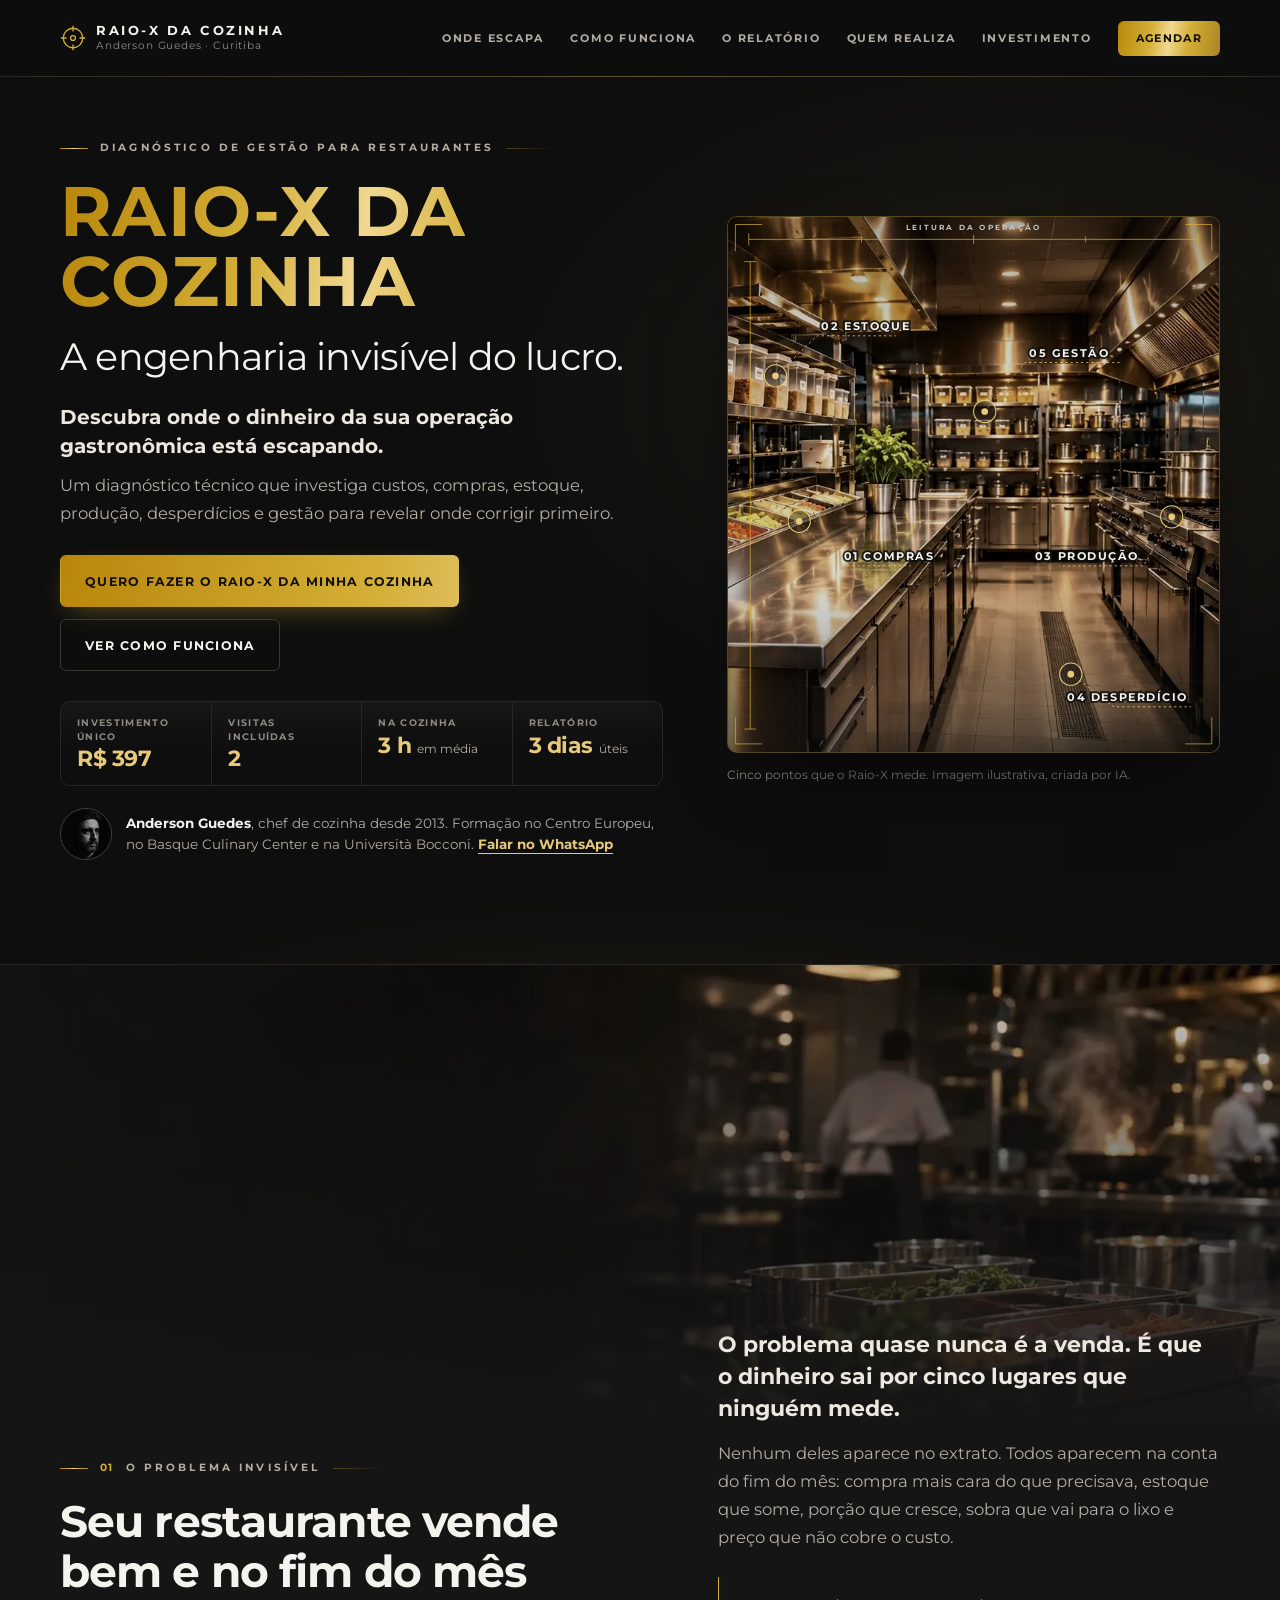
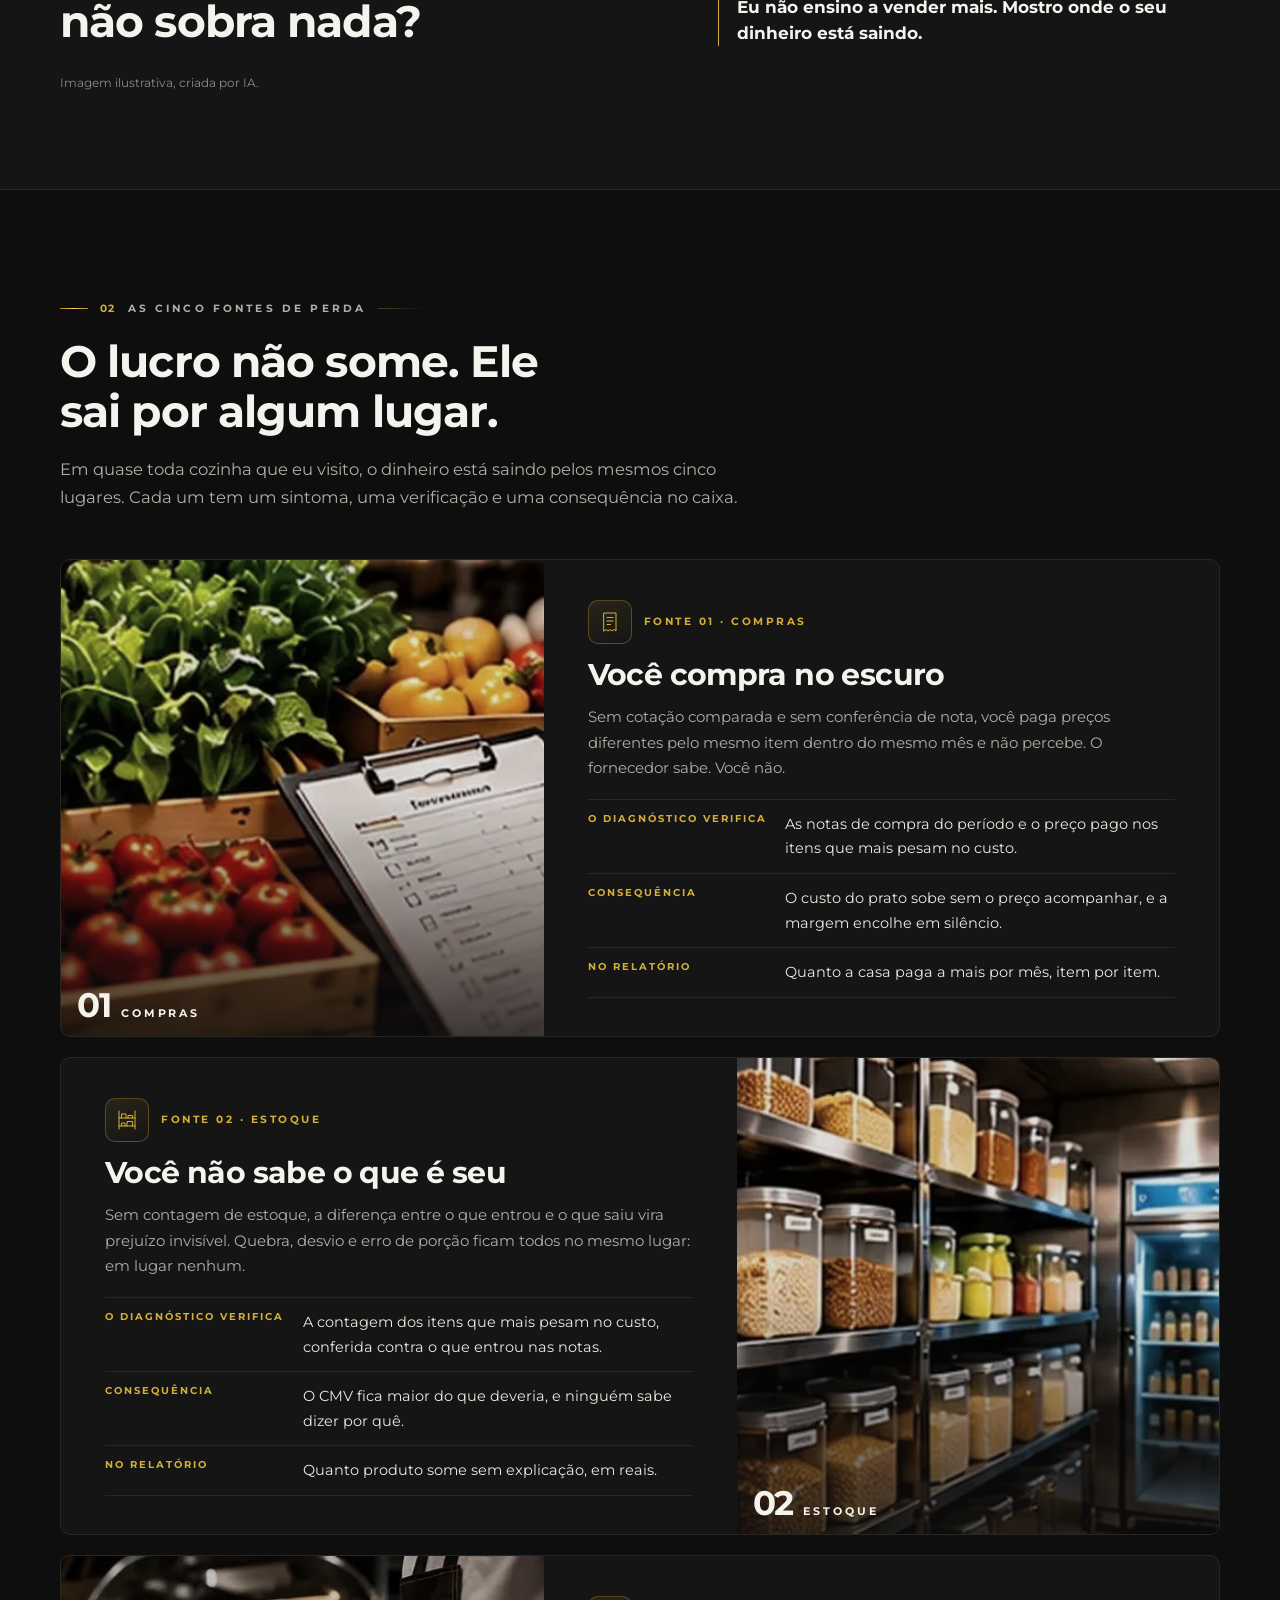
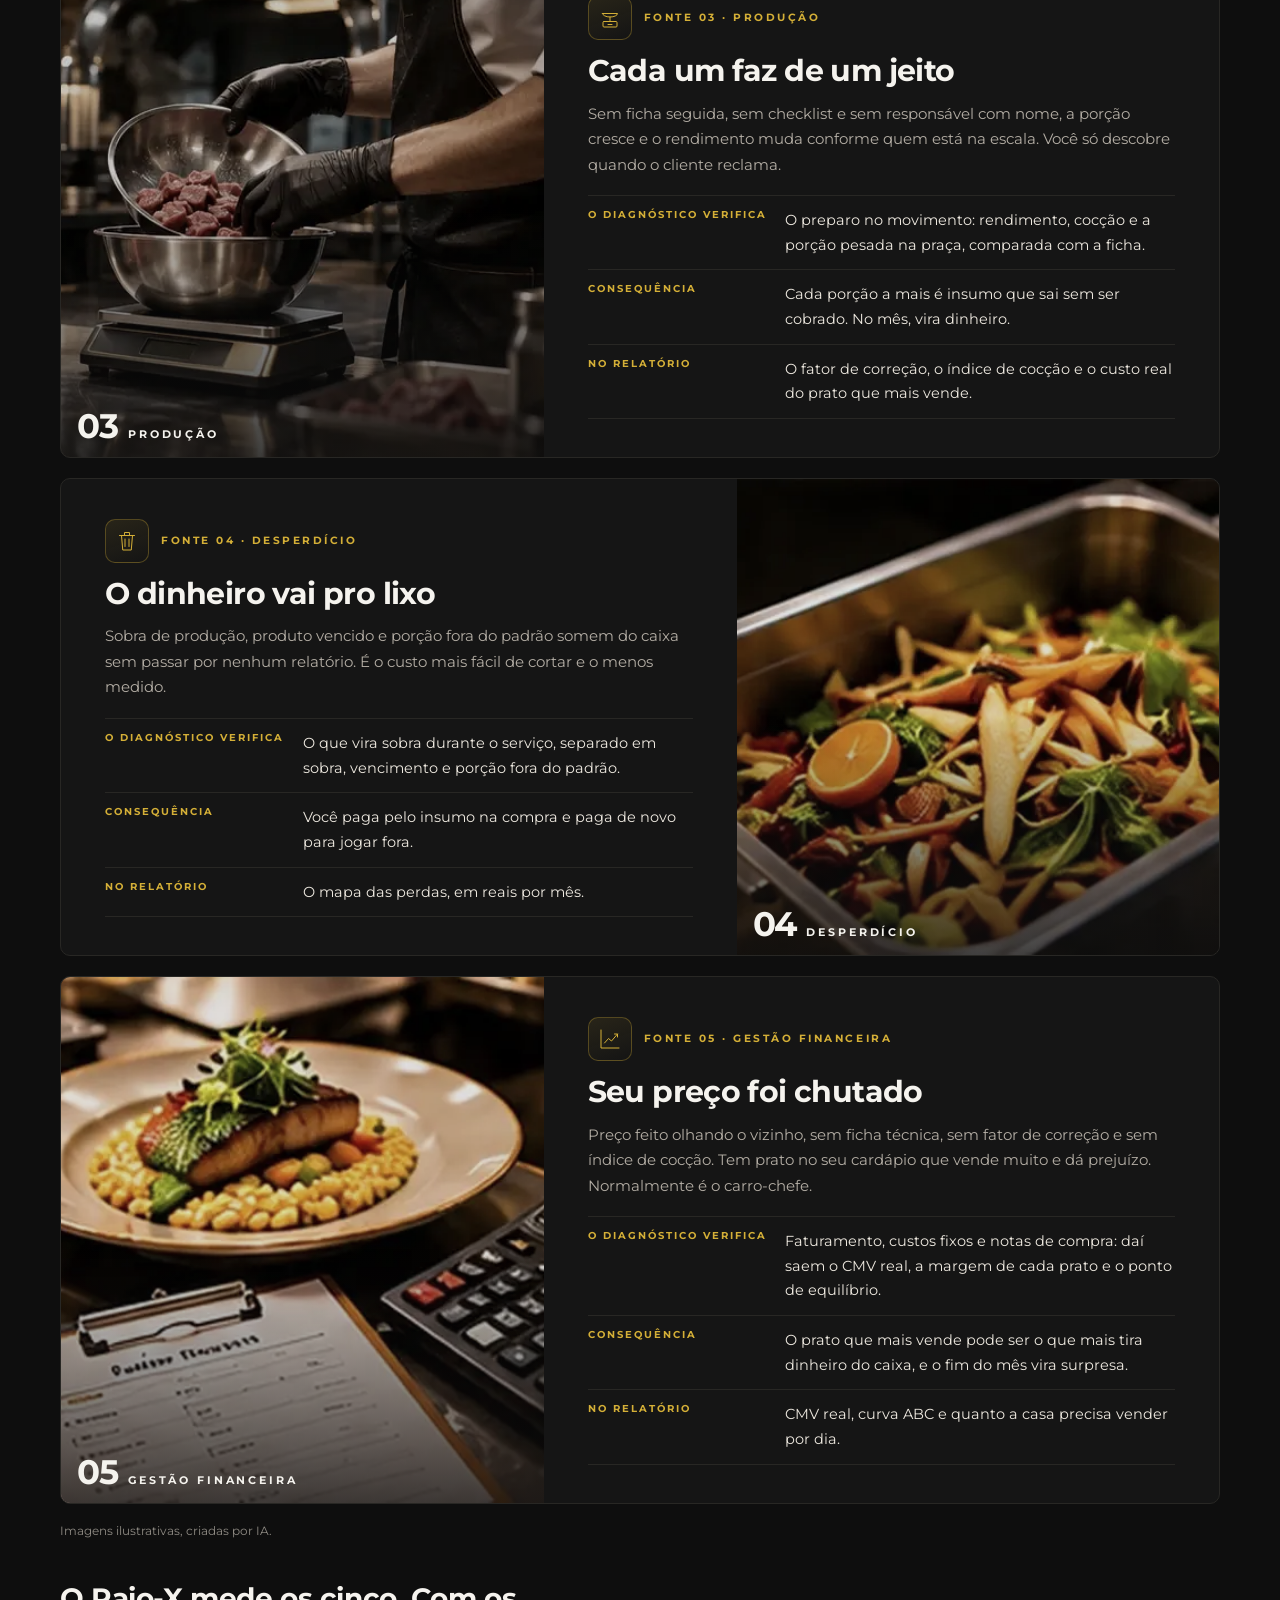
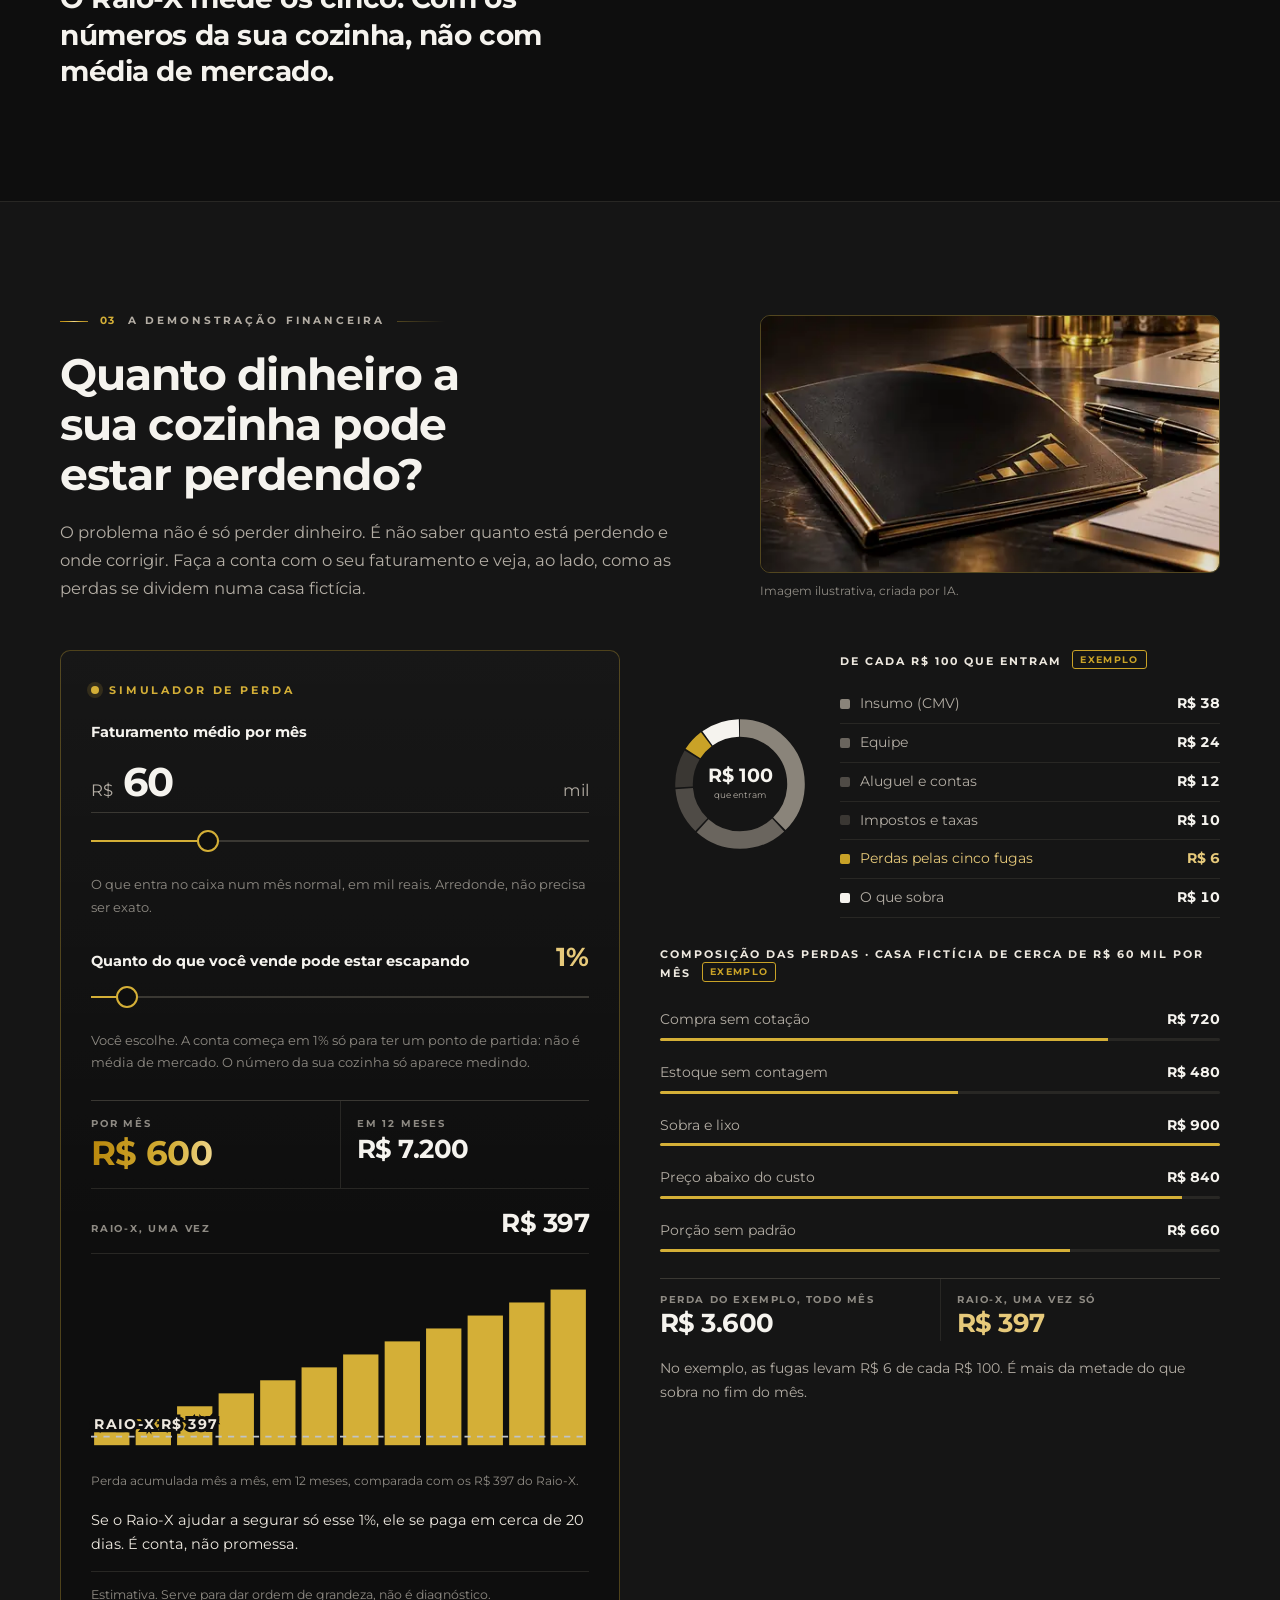
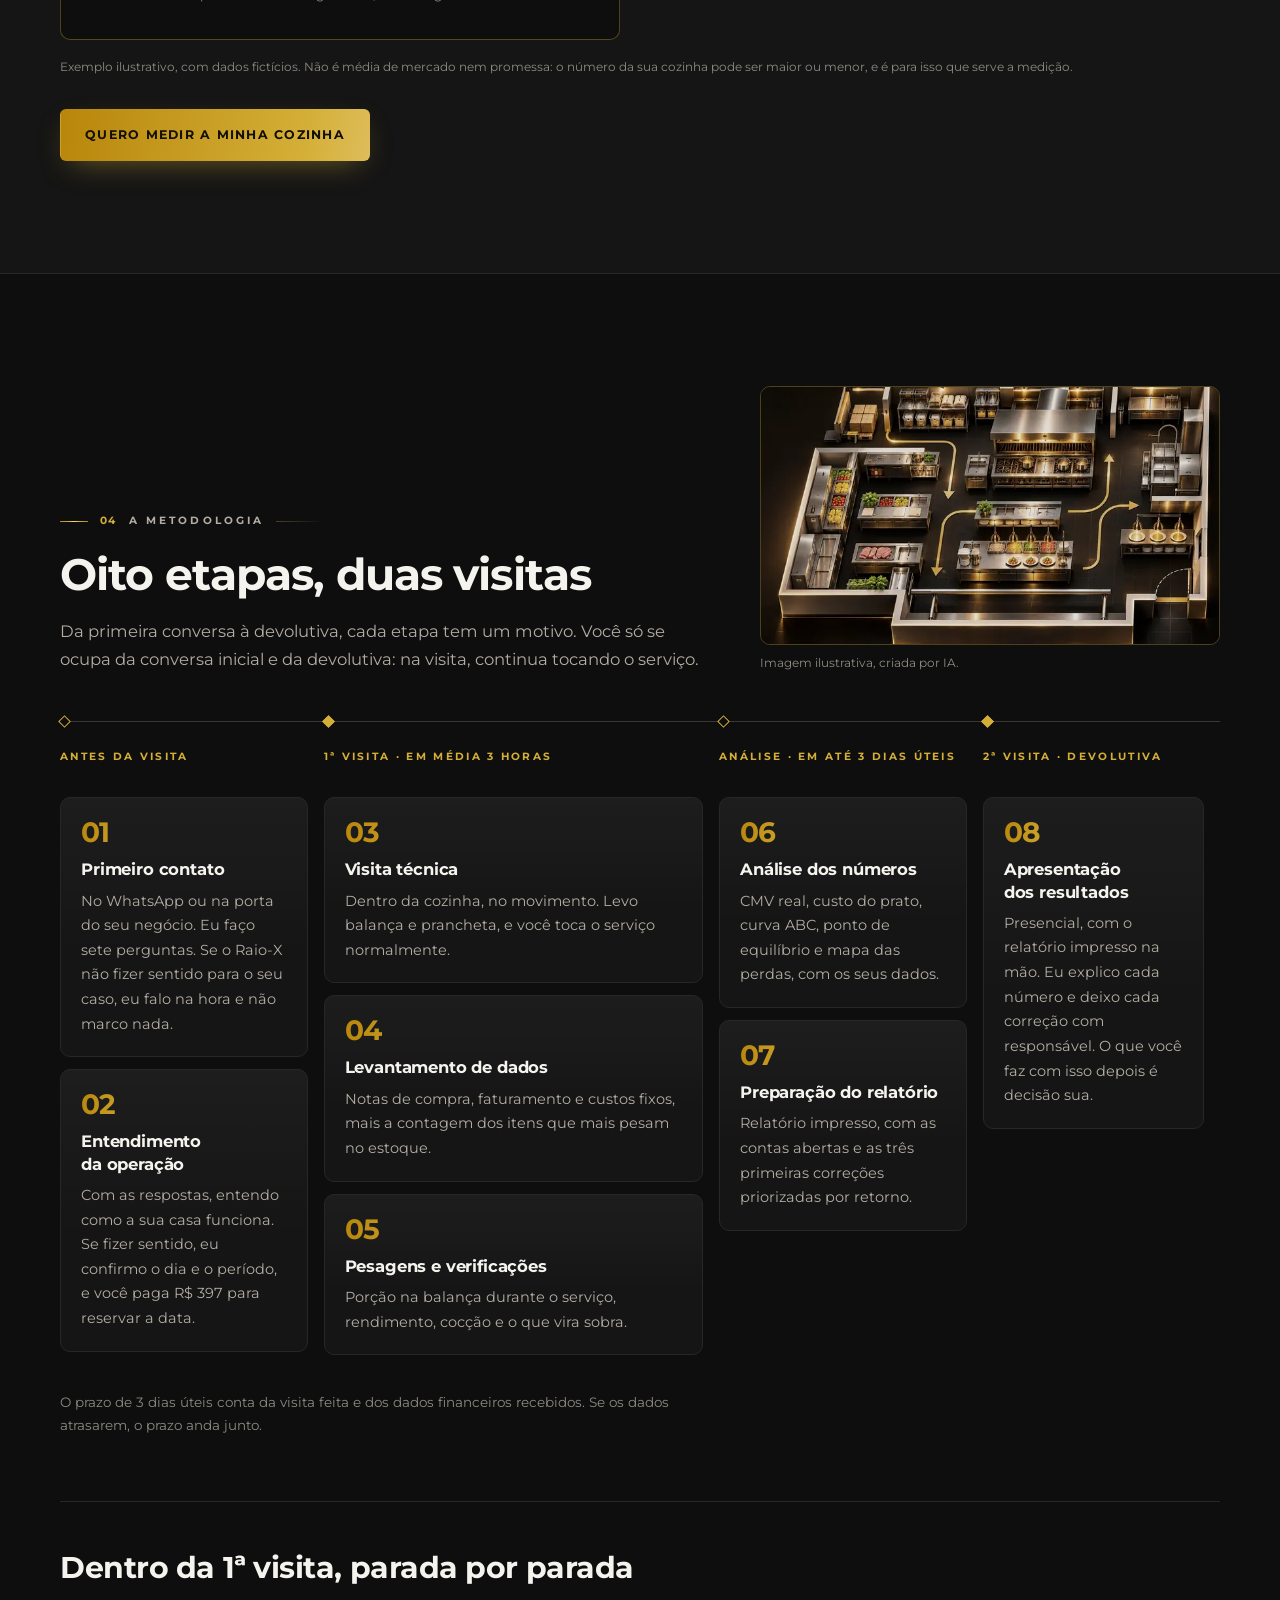
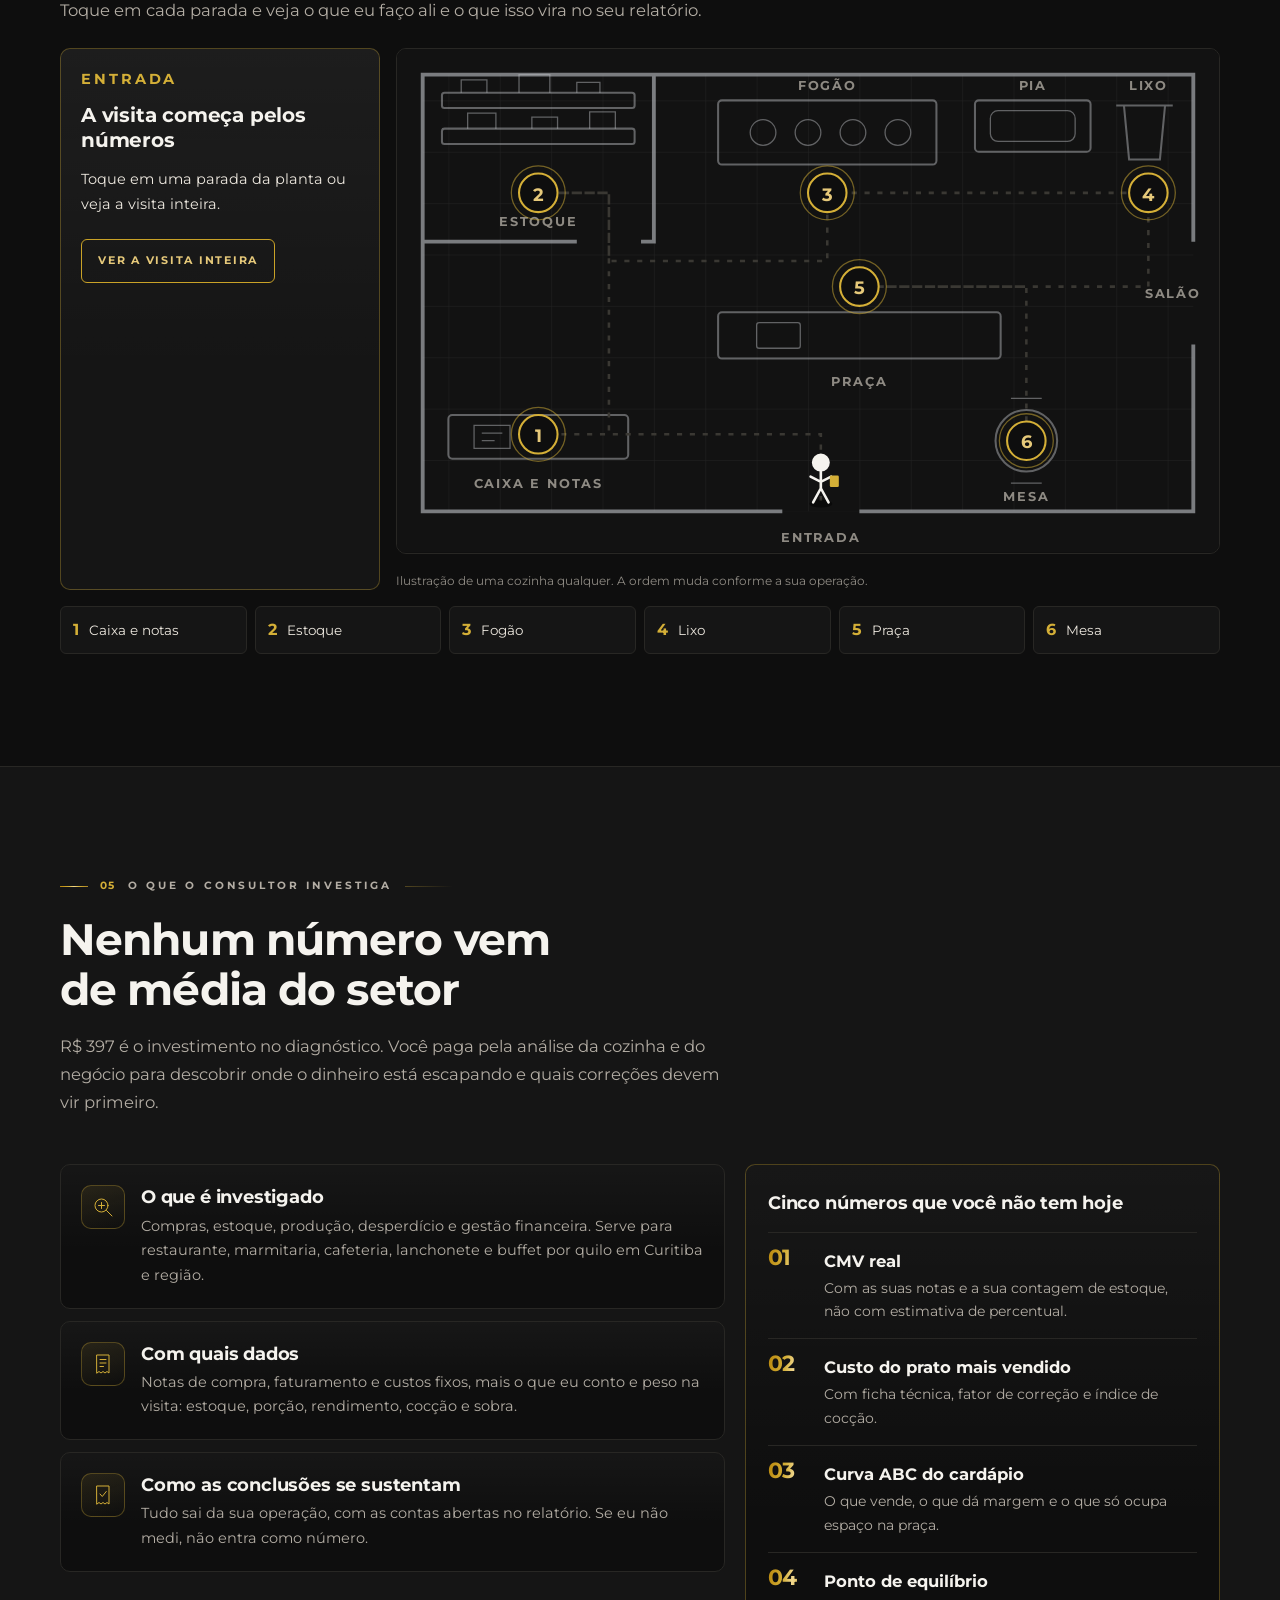
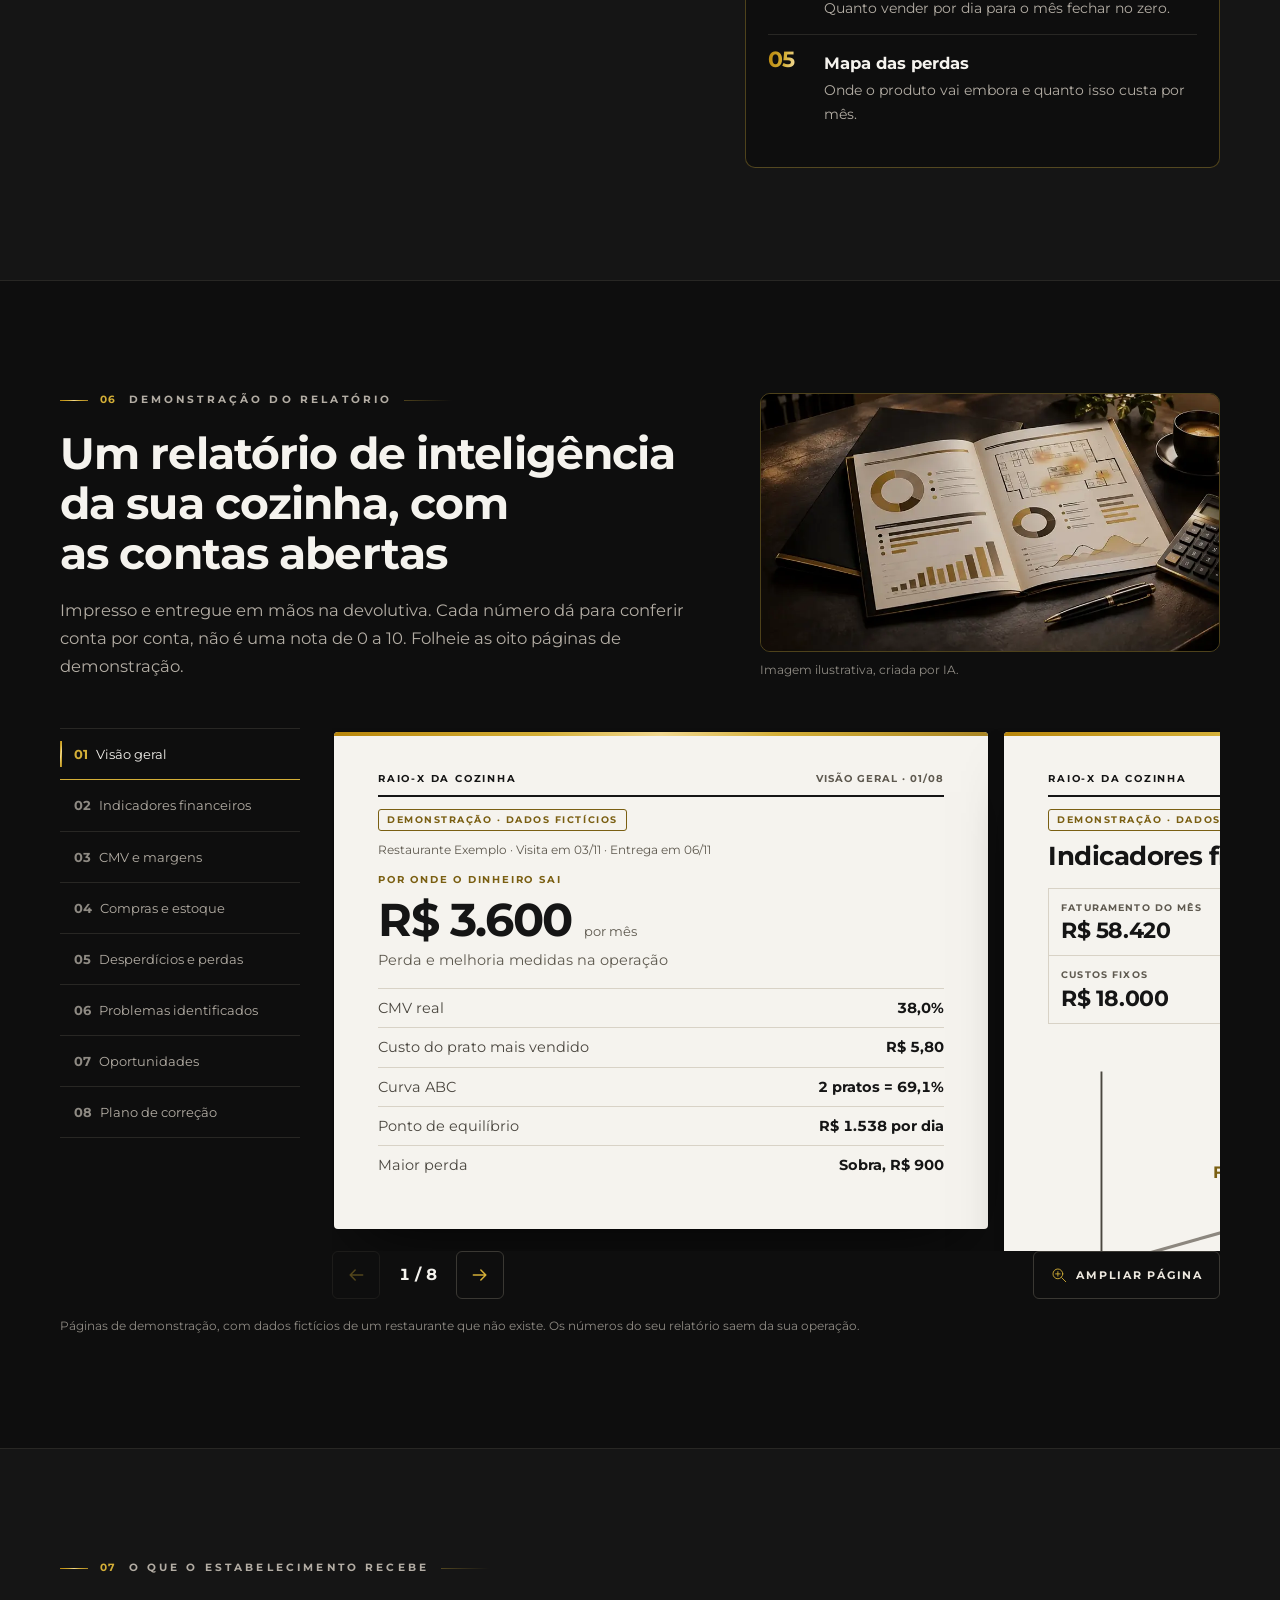
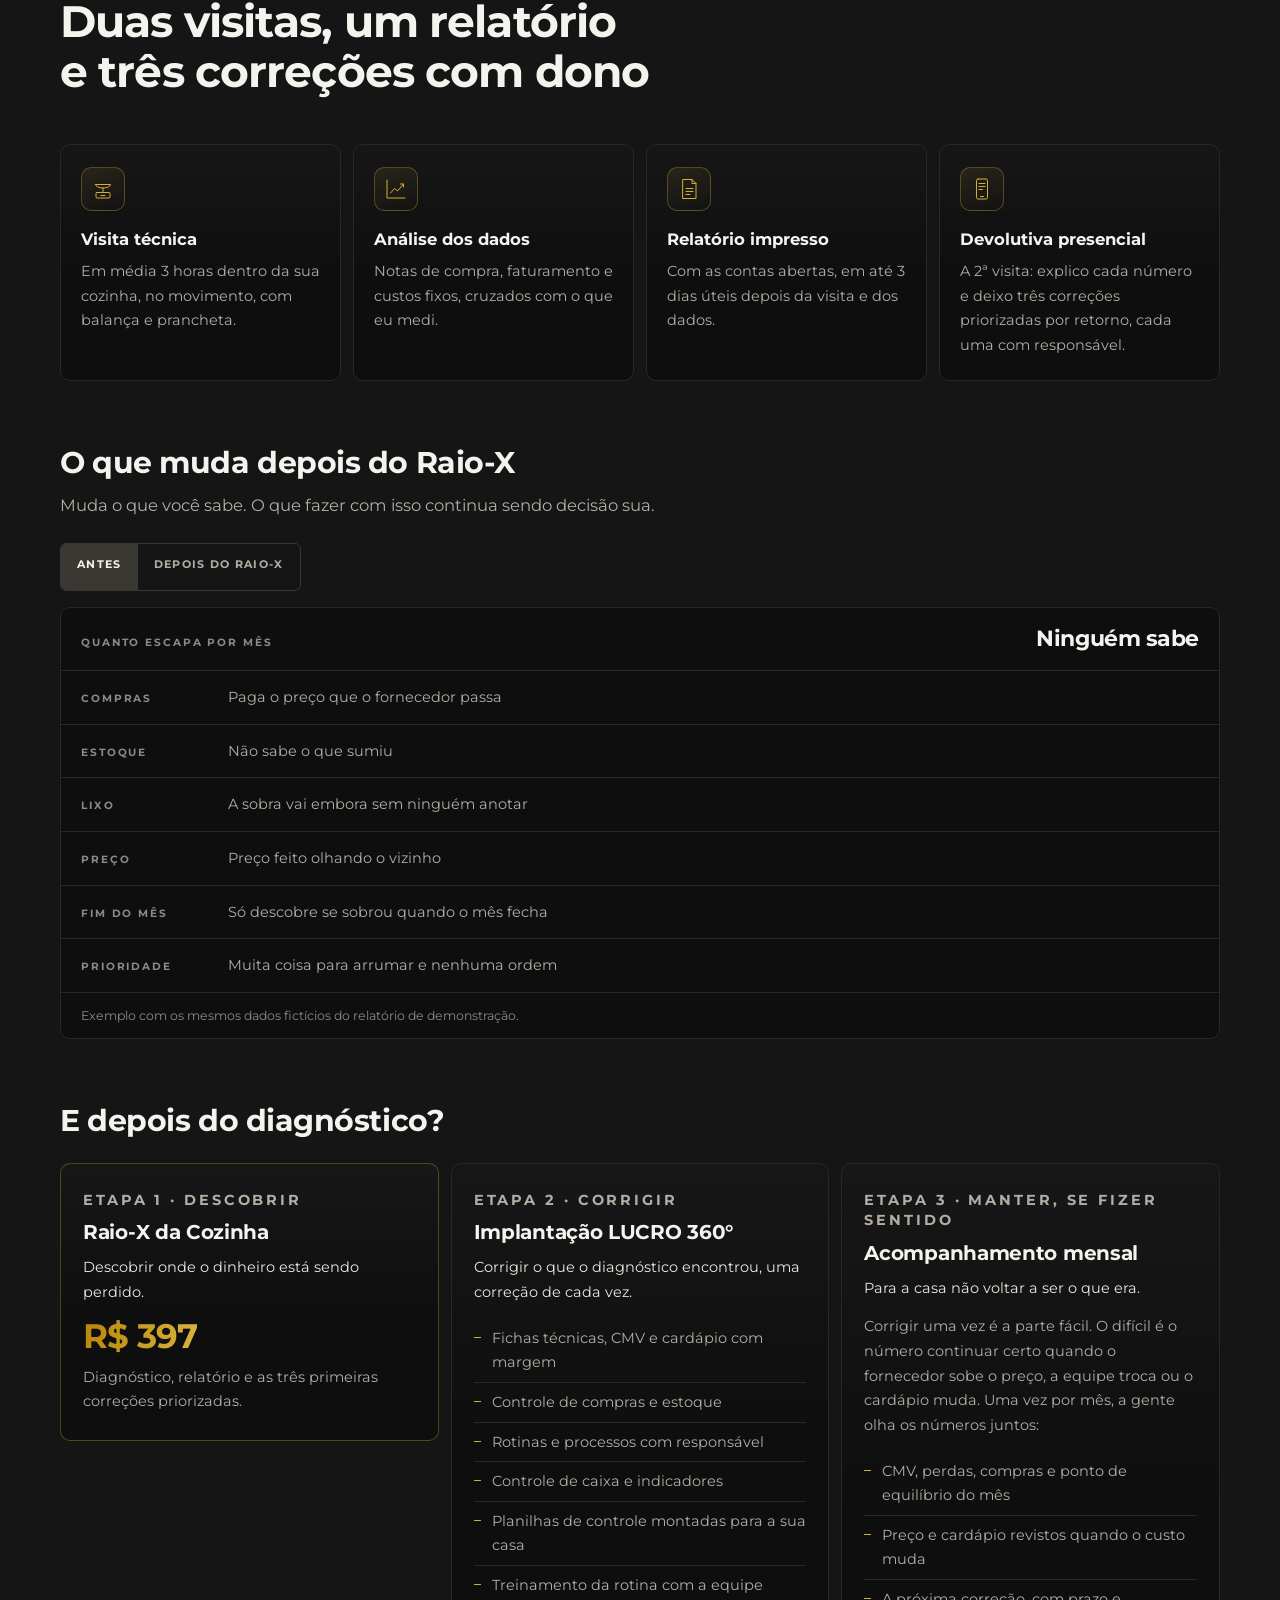
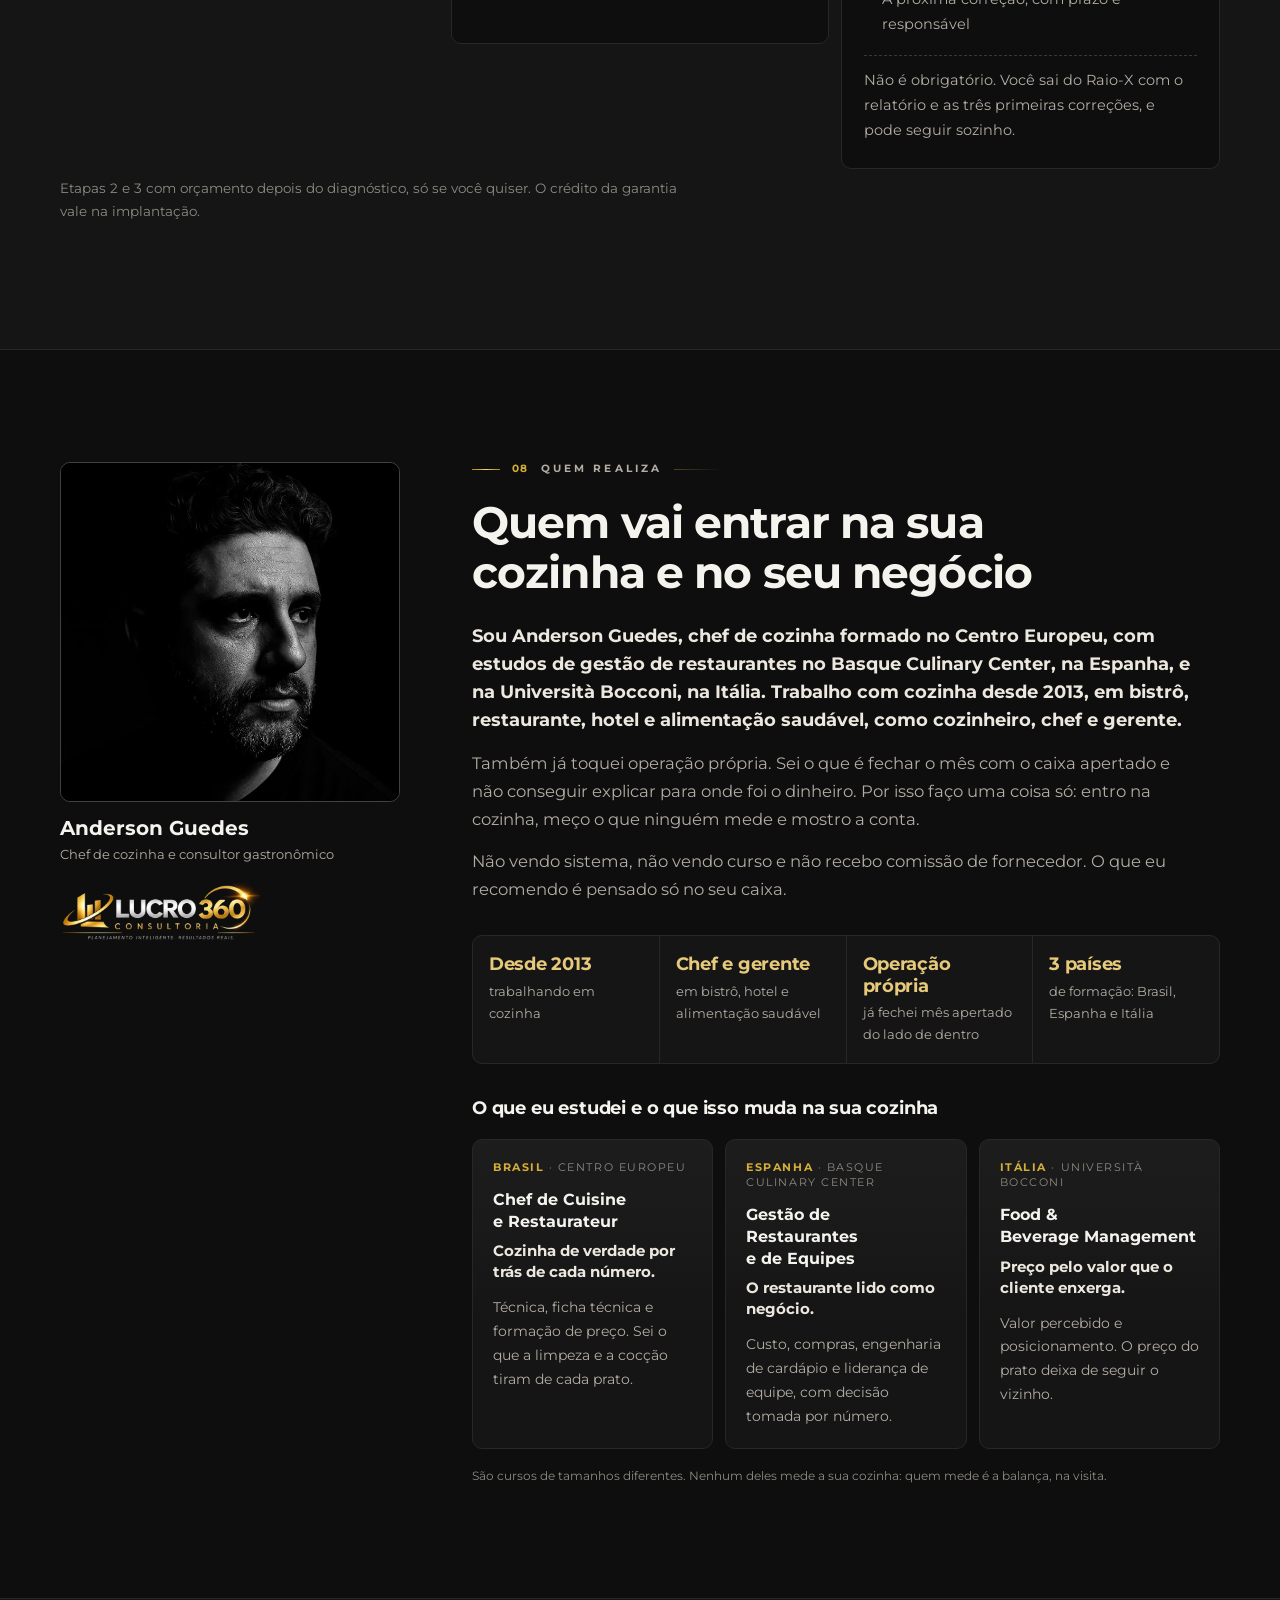
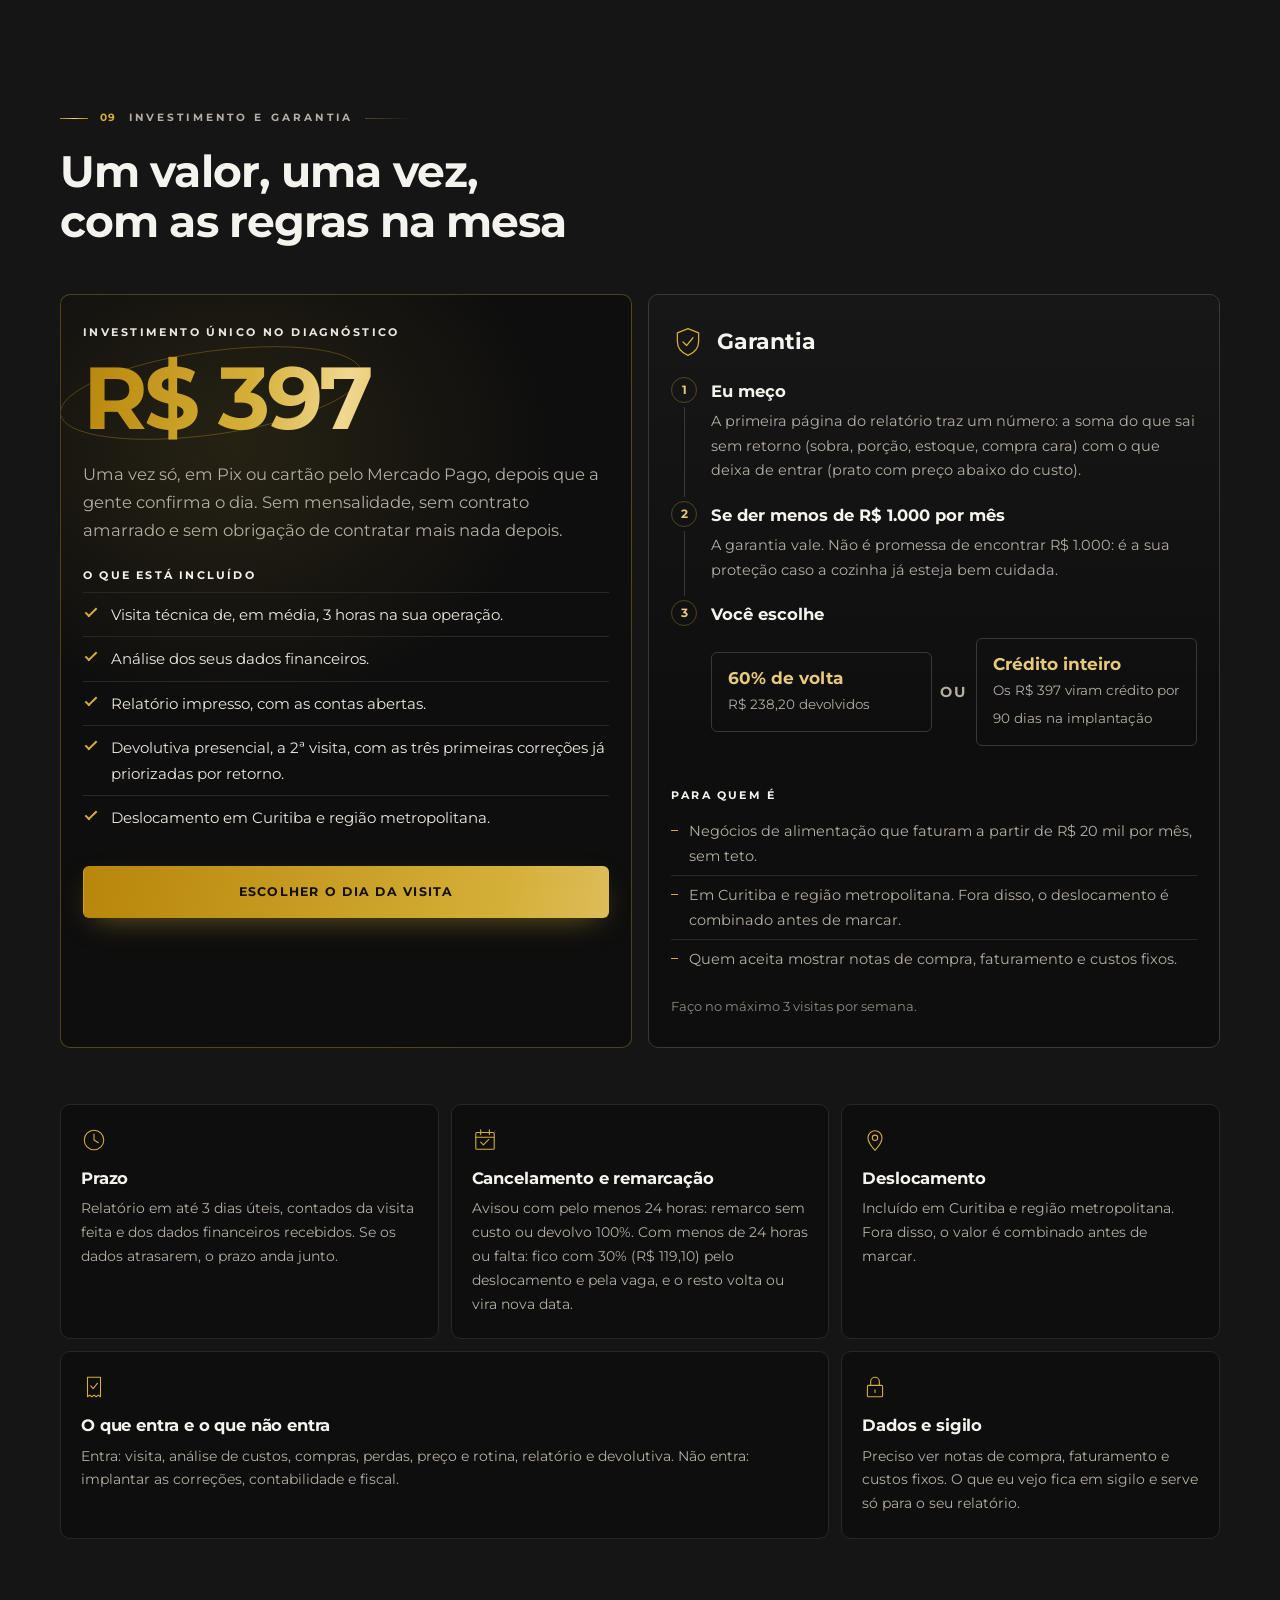
==== commit 29309c67: "Raio-X 2.0 na linguagem ARSTARK: narrativa comercial nova - Identidade ARSTARK: Montserrat geométric" ====
--- a/index.html
+++ b/index.html
@@ -5,7 +5,7 @@
 <meta name="viewport" content="width=device-width, initial-scale=1">
 <!-- Metadados -->
 <title>Consultoria para restaurantes em Curitiba | Raio-X da Cozinha</title>
-<meta name="description" content="Diagnóstico técnico de custos, compras, estoque, produção e perdas para restaurantes, marmitarias e cafeterias em Curitiba. Visita, relatório e três correções priorizadas. R$ 397.">
+<meta name="description" content="Diagnóstico técnico de custos, compras, estoque, produção, desperdício e gestão para restaurantes, marmitarias e cafeterias em Curitiba. Duas visitas, relatório impresso e três correções priorizadas. R$ 397.">
 <meta name="author" content="Anderson Guedes">
 <meta name="geo.region" content="BR-PR">
 <meta name="geo.placename" content="Curitiba">
@@ -16,31 +16,32 @@
 <meta property="og:site_name" content="Raio-X da Cozinha">
 <meta property="og:url" content="https://maverickguedes77-hue.github.io/raiox-cozinha/">
 <meta property="og:title" content="Raio-X da Cozinha · A engenharia invisível do lucro">
-<meta property="og:description" content="Descubra onde o dinheiro da sua operação gastronômica está escapando. Diagnóstico técnico em Curitiba, R$ 397.">
-<meta property="og:image" content="https://maverickguedes77-hue.github.io/raiox-cozinha/img/og.jpg">
+<meta property="og:description" content="Descubra onde o dinheiro da sua operação gastronômica está escapando. Diagnóstico técnico em Curitiba e região, R$ 397.">
+<meta property="og:image" content="https://maverickguedes77-hue.github.io/raiox-cozinha/img/og-2.jpg">
+<meta property="og:image:type" content="image/jpeg">
 <meta property="og:image:width" content="1200">
 <meta property="og:image:height" content="630">
-<meta property="og:image:alt" content="Raio-X da Cozinha, diagnóstico de gestão para negócios de alimentação">
+<meta property="og:image:alt" content="Raio-X da Cozinha: a engenharia invisível do lucro. Diagnóstico de gestão para restaurantes em Curitiba, R$ 397.">
 <meta name="twitter:card" content="summary_large_image">
 <meta name="twitter:title" content="Raio-X da Cozinha · A engenharia invisível do lucro">
-<meta name="twitter:description" content="Descubra onde o dinheiro da sua operação gastronômica está escapando. Diagnóstico técnico em Curitiba, R$ 397.">
-<meta name="twitter:image" content="https://maverickguedes77-hue.github.io/raiox-cozinha/img/og.jpg">
+<meta name="twitter:description" content="Descubra onde o dinheiro da sua operação gastronômica está escapando. Diagnóstico técnico em Curitiba e região, R$ 397.">
+<meta name="twitter:image" content="https://maverickguedes77-hue.github.io/raiox-cozinha/img/og-2.jpg">
+<meta name="twitter:image:alt" content="Raio-X da Cozinha: a engenharia invisível do lucro. Diagnóstico de gestão para restaurantes em Curitiba, R$ 397.">
 <link rel="icon" href="favicon.svg" type="image/svg+xml">
-<link rel="preload" href="fontes/cormorant-garamond-600.woff2" as="font" type="font/woff2" crossorigin>
+<link rel="preload" href="fontes/montserrat-700.woff2" as="font" type="font/woff2" crossorigin>
 <link rel="preload" href="fontes/montserrat-400.woff2" as="font" type="font/woff2" crossorigin>
 <link rel="preload" href="img/heroi-cozinha.webp" as="image" type="image/webp" imagesrcset="img/heroi-cozinha-p.webp 331w, img/heroi-cozinha.webp 662w" imagesizes="(min-width: 1024px) 46vw, 100vw">
-<link rel="stylesheet" href="css/estilo.css">
+<link rel="stylesheet" href="css/estilo.css?v=2">
 <script>document.documentElement.className = "js";</script>
 <script type="application/ld+json">
-{"@context":"https://schema.org","@graph":[{"@type":"WebSite","@id":"https://maverickguedes77-hue.github.io/raiox-cozinha/#site","url":"https://maverickguedes77-hue.github.io/raiox-cozinha/","name":"Raio-X da Cozinha","inLanguage":"pt-BR"},{"@type":"Person","@id":"https://maverickguedes77-hue.github.io/raiox-cozinha/#anderson","name":"Anderson Guedes","jobTitle":"Chef de cozinha e consultor gastronômico","image":"https://maverickguedes77-hue.github.io/raiox-cozinha/img/anderson.webp","telephone":"+5541998824094","alumniOf":[{"@type":"EducationalOrganization","name":"Centro Europeu"},{"@type":"EducationalOrganization","name":"Basque Culinary Center"},{"@type":"EducationalOrganization","name":"Università Bocconi"}]},{"@type":"ProfessionalService","@id":"https://maverickguedes77-hue.github.io/raiox-cozinha/#negocio","name":"Anderson Guedes · Raio-X da Cozinha","url":"https://maverickguedes77-hue.github.io/raiox-cozinha/","description":"Diagnóstico de custos, compras, perdas, preço e rotina para restaurantes, marmitarias, cafeterias, lanchonetes e buffets por quilo.","image":"https://maverickguedes77-hue.github.io/raiox-cozinha/img/og.jpg","logo":"https://maverickguedes77-hue.github.io/raiox-cozinha/img/logo-lucro360.webp","telephone":"+5541998824094","priceRange":"R$ 397","taxID":"35.414.930/0001-76","founder":{"@id":"https://maverickguedes77-hue.github.io/raiox-cozinha/#anderson"},"address":{"@type":"PostalAddress","addressLocality":"Curitiba","addressRegion":"PR","addressCountry":"BR"},"areaServed":[{"@type":"City","name":"Curitiba"},{"@type":"AdministrativeArea","name":"Região Metropolitana de Curitiba"}]},{"@type":"Service","@id":"https://maverickguedes77-hue.github.io/raiox-cozinha/#raiox","name":"Raio-X da Cozinha","serviceType":"Diagnóstico de gestão para restaurantes","provider":{"@id":"https://maverickguedes77-hue.github.io/raiox-cozinha/#negocio"},"areaServed":{"@type":"City","name":"Curitiba"},"offers":{"@type":"Offer","price":"397.00","priceCurrency":"BRL","url":"https://maverickguedes77-hue.github.io/raiox-cozinha/#agendar","availability":"https://schema.org/InStock"}},{"@type":"FAQPage","@id":"https://maverickguedes77-hue.github.io/raiox-cozinha/#perguntas","mainEntity":[{"@type":"Question","name":"R$ 397 está caro.","acceptedAnswer":{"@type":"Answer","text":"Pense assim: numa casa que fatura R$ 60 mil por mês, cada 1% que escapa em sobra, porção maior ou compra mais cara são R$ 600 por mês, todo mês. O diagnóstico custa R$ 397, uma vez, e são oito horas de trabalho, em média três delas dentro da sua cozinha. E se eu medir menos de R$ 1.000 por mês, a garantia vale."}},{"@type":"Question","name":"E se você não achar nada?","acceptedAnswer":{"@type":"Answer","text":"Aí a sua cozinha está bem cuidada, e eu te digo isso com os números na mão. Se a perda e a melhoria medidas somarem menos de R$ 1.000 por mês, você escolhe: 60% de volta ou o valor inteiro em crédito por 90 dias."}},{"@type":"Question","name":"Não quero mostrar os meus números.","acceptedAnswer":{"@type":"Answer","text":"Sem notas de compra, faturamento e custos fixos não dá para calcular nada. O que eu vejo fica em sigilo e serve só para o seu relatório. Imposto não é meu assunto: eu olho grama, perda e nota de compra. Fisco é entre você e o seu contador."}},{"@type":"Question","name":"Já contratei consultoria e não mudou nada.","acceptedAnswer":{"@type":"Answer","text":"Normalmente porque o trabalho parou no diagnóstico. O relatório é bonito, ninguém executa e seis meses depois está tudo igual. Por isso a devolutiva do Raio-X sai com três correções priorizadas e com responsável definido, não com uma lista de trinta recomendações."}},{"@type":"Question","name":"Não tenho tempo para isso.","acceptedAnswer":{"@type":"Answer","text":"A visita é no seu horário de operação e você continua tocando o serviço. O que consome tempo seu são a conversa inicial e a devolutiva."}},{"@type":"Question","name":"Meu contador já cuida disso.","acceptedAnswer":{"@type":"Answer","text":"Contador cuida do fiscal: imposto, folha, obrigação acessória. CMV de ficha técnica, perda de produção e ponto de equilíbrio são gestão, não contabilidade. São coisas diferentes e as duas são necessárias."}},{"@type":"Question","name":"Você vai mexer na minha equipe?","acceptedAnswer":{"@type":"Answer","text":"Não. Eu observo a operação e converso com quem você autorizar. Decisão sobre pessoa é sua, sempre."}},{"@type":"Question","name":"Vou precisar comprar algum sistema?","acceptedAnswer":{"@type":"Answer","text":"Não. O Raio-X não exige sistema nenhum. Se você contratar a implantação, a casa recebe as planilhas de controle já montadas para ela."}},{"@type":"Question","name":"Meu negócio é muito pequeno.","acceptedAnswer":{"@type":"Answer","text":"Pode ser, e eu te digo isso com honestidade na primeira conversa. Veja acima quando eu digo não."}},{"@type":"Question","name":"Você atende restaurante grande?","acceptedAnswer":{"@type":"Answer","text":"Atendo. Meu foco são os negócios pequenos de alimentação, mas restaurante de médio e grande porte também entra. Em casa maior, a gente combina o tempo de visita na conversa."}},{"@type":"Question","name":"O que é CMV?","acceptedAnswer":{"@type":"Answer","text":"CMV é o custo da mercadoria vendida: quanto do que você fatura vira insumo. Muita cozinha calcula por estimativa. No Raio-X, ele sai das suas notas e da sua contagem de estoque."}},{"@type":"Question","name":"Quanto custa uma consultoria para restaurante em Curitiba?","acceptedAnswer":{"@type":"Answer","text":"O Raio-X da Cozinha custa R$ 397 e cobre só o diagnóstico. Se você quiser ajuda para implantar as correções, eu passo o valor depois da devolutiva, conforme o tamanho da casa."}}]}]}
+{"@context":"https://schema.org","@graph":[{"@type":"WebSite","@id":"https://maverickguedes77-hue.github.io/raiox-cozinha/#site","url":"https://maverickguedes77-hue.github.io/raiox-cozinha/","name":"Raio-X da Cozinha","inLanguage":"pt-BR"},{"@type":"Person","@id":"https://maverickguedes77-hue.github.io/raiox-cozinha/#anderson","name":"Anderson Guedes","jobTitle":"Chef de cozinha e consultor gastronômico","image":"https://maverickguedes77-hue.github.io/raiox-cozinha/img/anderson.webp","telephone":"+5541998824094","alumniOf":[{"@type":"EducationalOrganization","name":"Centro Europeu"},{"@type":"EducationalOrganization","name":"Basque Culinary Center"},{"@type":"EducationalOrganization","name":"Università Bocconi"}]},{"@type":"ProfessionalService","@id":"https://maverickguedes77-hue.github.io/raiox-cozinha/#negocio","name":"Anderson Guedes · Raio-X da Cozinha","url":"https://maverickguedes77-hue.github.io/raiox-cozinha/","description":"Diagnóstico de custos, compras, estoque, produção, desperdício e gestão para restaurantes, marmitarias, cafeterias, lanchonetes e buffets por quilo.","image":"https://maverickguedes77-hue.github.io/raiox-cozinha/img/og-2.jpg","logo":"https://maverickguedes77-hue.github.io/raiox-cozinha/img/logo-lucro360.webp","telephone":"+5541998824094","priceRange":"R$ 397","taxID":"35.414.930/0001-76","founder":{"@id":"https://maverickguedes77-hue.github.io/raiox-cozinha/#anderson"},"address":{"@type":"PostalAddress","addressLocality":"Curitiba","addressRegion":"PR","addressCountry":"BR"},"areaServed":[{"@type":"City","name":"Curitiba"},{"@type":"AdministrativeArea","name":"Região Metropolitana de Curitiba"}]},{"@type":"Service","@id":"https://maverickguedes77-hue.github.io/raiox-cozinha/#raiox","name":"Raio-X da Cozinha","serviceType":"Diagnóstico de gestão para restaurantes","provider":{"@id":"https://maverickguedes77-hue.github.io/raiox-cozinha/#negocio"},"areaServed":{"@type":"City","name":"Curitiba"},"offers":{"@type":"Offer","price":"397.00","priceCurrency":"BRL","url":"https://maverickguedes77-hue.github.io/raiox-cozinha/#agendar","availability":"https://schema.org/InStock"}},{"@type":"FAQPage","@id":"https://maverickguedes77-hue.github.io/raiox-cozinha/#perguntas","mainEntity":[{"@type":"Question","name":"R$ 397 está caro.","acceptedAnswer":{"@type":"Answer","text":"Pense assim: numa casa que fatura R$ 60 mil por mês, cada 1% que escapa em sobra, porção maior ou compra mais cara são R$ 600 por mês, todo mês. O diagnóstico custa R$ 397, uma vez. São, em média, oito horas de trabalho meu: cerca de três dentro da sua cozinha e o resto em análise e relatório. É estimativa e muda com o tamanho da casa. E se eu medir menos de R$ 1.000 por mês, a garantia vale."}},{"@type":"Question","name":"E se você não achar nada?","acceptedAnswer":{"@type":"Answer","text":"Aí a sua cozinha está bem cuidada, e eu te digo isso com os números na mão. Se a perda e a melhoria medidas somarem menos de R$ 1.000 por mês, você escolhe: 60% de volta ou o valor inteiro em crédito por 90 dias."}},{"@type":"Question","name":"Quantas visitas estão incluídas?","acceptedAnswer":{"@type":"Answer","text":"Duas, as duas nos R$ 397: a visita técnica, em média 3 horas dentro da sua cozinha, e a devolutiva presencial, quando eu entrego o relatório impresso e explico cada número."}},{"@type":"Question","name":"Não quero mostrar os meus números.","acceptedAnswer":{"@type":"Answer","text":"Sem notas de compra, faturamento e custos fixos não dá para calcular nada. O que eu vejo fica em sigilo e serve só para o seu relatório. Imposto não é meu assunto: eu olho grama, perda e nota de compra. Fisco é entre você e o seu contador."}},{"@type":"Question","name":"Já contratei consultoria e não mudou nada.","acceptedAnswer":{"@type":"Answer","text":"Normalmente porque o trabalho parou no diagnóstico. O relatório é bonito, ninguém executa e seis meses depois está tudo igual. Por isso a devolutiva do Raio-X sai com três correções priorizadas e com responsável definido, não com uma lista de trinta recomendações."}},{"@type":"Question","name":"Não tenho tempo para isso.","acceptedAnswer":{"@type":"Answer","text":"A visita é no seu horário de operação e você continua tocando o serviço. O que consome tempo seu são a conversa inicial e a devolutiva."}},{"@type":"Question","name":"Meu contador já cuida disso.","acceptedAnswer":{"@type":"Answer","text":"Contador cuida do fiscal: imposto, folha, obrigação acessória. CMV de ficha técnica, perda de produção e ponto de equilíbrio são gestão, não contabilidade. São coisas diferentes e as duas são necessárias."}},{"@type":"Question","name":"Você vai mexer na minha equipe?","acceptedAnswer":{"@type":"Answer","text":"Não. Eu observo a operação e converso com quem você autorizar. Decisão sobre pessoa é sua, sempre."}},{"@type":"Question","name":"Vou precisar comprar algum sistema?","acceptedAnswer":{"@type":"Answer","text":"Não. O Raio-X não exige sistema nenhum. Se você contratar a implantação, a casa recebe as planilhas de controle já montadas para ela."}},{"@type":"Question","name":"Meu negócio é muito pequeno.","acceptedAnswer":{"@type":"Answer","text":"Pode ser, e eu te digo isso com honestidade na primeira conversa. Veja acima quando eu digo não."}},{"@type":"Question","name":"Você atende restaurante grande?","acceptedAnswer":{"@type":"Answer","text":"Atendo. Meu foco são os negócios pequenos de alimentação, mas restaurante de médio e grande porte também entra. Em casa maior, a gente combina o tempo de visita na conversa."}},{"@type":"Question","name":"O que é CMV?","acceptedAnswer":{"@type":"Answer","text":"CMV é o custo da mercadoria vendida: quanto do que você fatura vira insumo. Muita cozinha calcula por estimativa. No Raio-X, ele sai das suas notas e da sua contagem de estoque."}},{"@type":"Question","name":"Quanto custa uma consultoria para restaurante em Curitiba?","acceptedAnswer":{"@type":"Answer","text":"O Raio-X da Cozinha custa R$ 397 e cobre só o diagnóstico. Se você quiser ajuda para implantar as correções, eu passo o valor depois da devolutiva, conforme o tamanho da casa."}}]}]}
 </script>
-<script src="js/script.js" defer></script>
+<script src="js/script.js?v=2" defer></script>
 </head>
 <body>
 
 <a class="pular" href="#conteudo">Pular para o conteúdo</a>
 
-<!-- Ícones em traço, desenhados para esta página -->
 <svg class="sprite" aria-hidden="true" focusable="false">
   <symbol id="i-zap" viewBox="0 0 24 24"><path d="M17.472 14.382c-.297-.149-1.758-.867-2.03-.967-.273-.099-.471-.148-.67.15-.197.297-.767.966-.94 1.164-.173.199-.347.223-.644.075-.297-.15-1.255-.463-2.39-1.475-.883-.788-1.48-1.761-1.653-2.059-.173-.297-.018-.458.13-.606.134-.133.298-.347.446-.52.149-.174.198-.298.298-.497.099-.198.05-.371-.025-.52-.075-.149-.669-1.612-.916-2.207-.242-.579-.487-.5-.669-.51-.173-.008-.371-.01-.57-.01-.198 0-.52.074-.792.372-.272.297-1.04 1.016-1.04 2.479 0 1.462 1.065 2.875 1.213 3.074.149.198 2.096 3.2 5.077 4.487.709.306 1.262.489 1.694.625.712.227 1.36.195 1.871.118.571-.085 1.758-.719 2.006-1.413.248-.694.248-1.289.173-1.413-.074-.124-.272-.198-.57-.347m-5.421 7.403h-.004a9.87 9.87 0 01-5.031-1.378l-.361-.214-3.741.982.998-3.648-.235-.374a9.86 9.86 0 01-1.51-5.26c.001-5.45 4.436-9.884 9.888-9.884 2.64 0 5.122 1.03 6.988 2.898a9.825 9.825 0 012.893 6.994c-.003 5.45-4.437 9.884-9.885 9.884m8.413-18.297A11.815 11.815 0 0012.05 0C5.495 0 .16 5.335.157 11.892c0 2.096.547 4.142 1.588 5.945L.057 24l6.305-1.654a11.882 11.882 0 005.683 1.448h.005c6.554 0 11.89-5.335 11.893-11.893a11.821 11.821 0 00-3.48-8.413z"/></symbol>
   <symbol id="i-nota" viewBox="0 0 48 48"><path d="M12 6h24v36l-4-3-4 3-4-3-4 3-4-3-4 3z"/><path d="M18 15h12M18 22h12M18 29h7"/></symbol>
@@ -64,19 +65,20 @@
   <symbol id="i-menu" viewBox="0 0 24 24"><path d="M3 7h18M3 12h18M3 17h12"/></symbol>
 </svg>
 
-<!-- Cabeçalho: logo, menu no computador e menu recolhível no celular -->
+<!-- Cabeçalho: nome do produto em tipografia, menu no computador e menu recolhível no celular -->
 <header class="cabecalho">
   <div class="conteudo cabecalho-linha">
-    <a class="marca-logo" href="#topo">
-      <img src="img/logo-lucro360-p.webp" width="420" height="123" alt="LUCRO 360 Consultoria, Anderson Guedes">
+    <a class="marca" href="#topo">
+      <svg class="marca-alvo" viewBox="0 0 32 32" aria-hidden="true"><circle cx="16" cy="16" r="12"/><circle cx="16" cy="16" r="3"/><path d="M16 1v7M16 24v7M1 16h7M24 16h7"/></svg>
+      <span class="marca-texto"><b>Raio-X da Cozinha</b><small>Anderson Guedes · Curitiba</small></span>
     </a>
-    <button class="menu-botao" type="button" aria-expanded="false" aria-controls="menu" aria-label="Abrir o menu">
+    <button class="menu-botao" type="button" aria-expanded="false" aria-controls="menu">
       <svg aria-hidden="true"><use href="#i-menu"/></svg><span>Menu</span>
     </button>
     <nav class="menu" id="menu" aria-label="Seções da página">
       <a href="#fugas">Onde escapa</a>
+      <a href="#como-funciona">Como funciona</a>
       <a href="#relatorio">O relatório</a>
-      <a href="#como-funciona">Como funciona</a>
       <a href="#quem-sou">Quem realiza</a>
       <a href="#preco">Investimento</a>
       <a class="menu-agendar" href="#agendar">Agendar</a>
@@ -86,24 +88,28 @@
 
 <main id="conteudo">
 
-<!-- 1 · Herói -->
+<!-- 1 · Topo -->
 <section class="heroi" id="topo" aria-labelledby="heroi-titulo">
   <div class="conteudo heroi-grade">
     <div class="heroi-texto">
-      <p class="sobretitulo"><span>Diagnóstico de gestão para negócios de alimentação</span><span>Anderson Guedes · Curitiba e região</span></p>
-      <h1 id="heroi-titulo"><span class="heroi-marca">Raio-X da Cozinha</span>A engenharia invisível do lucro.</h1>
+      <p class="rotulo">Diagnóstico de gestão para restaurantes</p>
+      <h1 id="heroi-titulo"><span class="heroi-marca metal">Raio-X da Cozinha</span><span class="heroi-frase">A engenharia invisível do lucro.</span></h1>
       <p class="heroi-chamada">Descubra onde o dinheiro da sua operação gastronômica está escapando.</p>
-      <p class="heroi-apoio">Um diagnóstico técnico que investiga custos, perdas, compras, estoque, produção e resultados para mostrar o que precisa ser corrigido.</p>
+      <p class="heroi-apoio">Um diagnóstico técnico que investiga custos, compras, estoque, produção, desperdícios e gestão para revelar onde corrigir primeiro.</p>
       <div class="heroi-botoes">
         <a class="botao botao-ouro" href="#agendar">Quero fazer o Raio-X da minha cozinha</a>
         <a class="botao botao-linha" href="#como-funciona">Ver como funciona</a>
       </div>
       <dl class="heroi-fatos">
         <div><dt>Investimento único</dt><dd>R$ 397</dd></div>
-        <div><dt>Dentro da cozinha</dt><dd>3 h <small>em média</small></dd></div>
+        <div><dt>Visitas incluídas</dt><dd>2</dd></div>
+        <div><dt>Na cozinha</dt><dd>3 h <small>em média</small></dd></div>
         <div><dt>Relatório</dt><dd>3 dias <small>úteis</small></dd></div>
       </dl>
-      <p class="heroi-zap">Prefere conversar antes? <a data-wa="RAIOX-TOPO" href="https://wa.me/5541998824094?text=Oi%20Anderson%2C%20vi%20a%20sua%20p%C3%A1gina%20e%20quero%20entender%20o%20Raio-X%20da%20Cozinha.%20%5BRAIOX-TOPO%5D" target="_blank" rel="noopener"><svg aria-hidden="true"><use href="#i-zap"/></svg>Chame no WhatsApp</a> · respondo das 14h30 às 17h.</p>
+      <div class="autoridade">
+        <img src="img/anderson.webp" width="640" height="640" alt="" loading="eager">
+        <p><strong>Anderson Guedes</strong>, chef de cozinha desde 2013. Formação no Centro Europeu, no Basque Culinary Center e na Università Bocconi. <a data-wa="RAIOX-TOPO" href="https://wa.me/5541998824094?text=Oi%20Anderson%2C%20vi%20a%20sua%20p%C3%A1gina%20e%20quero%20entender%20o%20Raio-X%20da%20Cozinha.%20%5BRAIOX-TOPO%5D" target="_blank" rel="noopener">Falar no WhatsApp</a></p>
+      </div>
     </div>
 
     <figure class="heroi-foto">
@@ -111,25 +117,21 @@
         <img src="img/heroi-cozinha.webp" srcset="img/heroi-cozinha-p.webp 331w, img/heroi-cozinha.webp 662w" sizes="(min-width: 1024px) 46vw, 100vw" width="662" height="720" alt="Cozinha profissional de inox, com bancada, prateleiras de insumos e fogões ao fundo." fetchpriority="high">
         <svg class="heroi-planta" viewBox="0 0 662 720" aria-hidden="true" focusable="false">
           <defs>
-            <pattern id="heroi-grade" width="48" height="48" patternUnits="userSpaceOnUse"><path d="M48 0H0V48" fill="none" stroke="#EDE8DF" stroke-opacity=".07" stroke-width="1"/></pattern>
-            <linearGradient id="heroi-feixe" x1="0" y1="0" x2="0" y2="1"><stop offset="0" stop-color="#C9A227" stop-opacity="0"/><stop offset=".85" stop-color="#C9A227" stop-opacity=".10"/><stop offset="1" stop-color="#E3C66B" stop-opacity=".55"/></linearGradient>
+            <pattern id="heroi-grade" width="48" height="48" patternUnits="userSpaceOnUse"><path d="M48 0H0V48" fill="none" stroke="#C0C3C8" stroke-opacity=".08" stroke-width="1"/></pattern>
+            <linearGradient id="heroi-feixe" x1="0" y1="0" x2="0" y2="1"><stop offset="0" stop-color="#D4AF37" stop-opacity="0"/><stop offset=".85" stop-color="#D4AF37" stop-opacity=".1"/><stop offset="1" stop-color="#E6C97A" stop-opacity=".55"/></linearGradient>
           </defs>
           <rect width="662" height="720" fill="url(#heroi-grade)"/>
-          <!-- cotas -->
           <g class="cota">
             <path d="M28 30H634M28 22v16M634 22v16M180 26v8M331 24v12M482 26v8"/>
             <path d="M30 60V690M22 60h16M22 690h16M26 220h8M24 375h12M26 530h8"/>
           </g>
           <text class="cota-texto" x="331" y="18" text-anchor="middle">LEITURA DA OPERAÇÃO</text>
-          <!-- pontos de inspeção -->
           <g class="inspecao" style="--i:0"><path class="guia" d="M96 410 L150 470 H246"/><circle class="anel" cx="96" cy="410" r="15"/><circle class="ponto" cx="96" cy="410" r="4.5"/><text x="156" y="462">01 COMPRAS</text></g>
           <g class="inspecao" style="--i:1"><path class="guia" d="M64 214 L120 160 H226"/><circle class="anel" cx="64" cy="214" r="15"/><circle class="ponto" cx="64" cy="214" r="4.5"/><text x="126" y="152">02 ESTOQUE</text></g>
           <g class="inspecao" style="--i:2"><path class="guia" d="M598 404 L560 470 H446"/><circle class="anel" cx="598" cy="404" r="15"/><circle class="ponto" cx="598" cy="404" r="4.5"/><text x="554" y="462" text-anchor="end">03 PRODUÇÃO</text></g>
           <g class="inspecao" style="--i:3"><path class="guia" d="M462 616 L520 660 H624"/><circle class="anel" cx="462" cy="616" r="15"/><circle class="ponto" cx="462" cy="616" r="4.5"/><text x="620" y="652" text-anchor="end">04 DESPERDÍCIO</text></g>
           <g class="inspecao" style="--i:4"><path class="guia" d="M346 262 L400 196 H528"/><circle class="anel" cx="346" cy="262" r="15"/><circle class="ponto" cx="346" cy="262" r="4.5"/><text x="406" y="188">05 GESTÃO</text></g>
-          <!-- feixe de leitura -->
           <rect class="feixe" x="0" y="-120" width="662" height="120" fill="url(#heroi-feixe)"/>
-          <!-- cantos -->
           <path class="canto" d="M10 46V10h36M616 10h36v36M652 674v36h-36M46 710H10v-36"/>
         </svg>
       </div>
@@ -138,87 +140,98 @@
   </div>
 </section>
 
-<!-- 2 · Manifesto -->
-<section class="manifesto" aria-label="Assinatura">
-  <div class="conteudo manifesto-grade">
-    <blockquote>Eu não ensino a vender mais. Mostro onde o seu dinheiro está saindo.</blockquote>
-    <ul class="manifesto-fatos">
-      <li><svg aria-hidden="true"><use href="#i-balanca"/></svg>Em média 3 horas dentro da sua cozinha</li>
-      <li><svg aria-hidden="true"><use href="#i-relatorio"/></svg>Relatório em até 3 dias úteis</li>
-      <li><svg aria-hidden="true"><use href="#i-conferir"/></svg>Raio-X sem mensalidade e sem contrato amarrado</li>
-      <li><svg aria-hidden="true"><use href="#i-escudo"/></svg>Garantia: 60% de volta ou crédito</li>
-    </ul>
-  </div>
-</section>
-
-<!-- 3 · Onde o dinheiro está escapando -->
+<!-- 2 · O problema invisível -->
+<section class="problema" id="problema" aria-labelledby="problema-titulo">
+  <div class="problema-cena">
+    <img src="img/cena-diagnostico.webp" srcset="img/cena-diagnostico-p.webp 640w, img/cena-diagnostico.webp 1150w" sizes="100vw" width="1150" height="452" loading="lazy" alt="Cozinha em serviço, com panelas no fogo e insumos separados em cubas de inox.">
+  </div>
+  <div class="conteudo problema-grade">
+    <div>
+      <p class="rotulo"><span>01</span>O problema invisível</p>
+      <h2 id="problema-titulo">Seu restaurante vende bem e no fim do mês não sobra nada?</h2>
+    </div>
+    <div class="problema-texto">
+      <p class="problema-abre">O problema quase nunca é a venda. É que o dinheiro sai por cinco lugares que ninguém mede.</p>
+      <p>Nenhum deles aparece no extrato. Todos aparecem na conta do fim do mês: compra mais cara do que precisava, estoque que some, porção que cresce, sobra que vai para o lixo e preço que não cobre o custo.</p>
+      <blockquote>Eu não ensino a vender mais. Mostro onde o seu dinheiro está saindo.</blockquote>
+    </div>
+  </div>
+  <p class="conteudo legenda">Imagem ilustrativa, criada por IA.</p>
+</section>
+
+<!-- 3 · As cinco fontes de perda -->
 <section class="bloco" id="fugas" aria-labelledby="fugas-titulo">
   <div class="conteudo">
     <header class="cabeca">
-      <p class="indice"><span>01</span>Onde o dinheiro está escapando</p>
+      <p class="rotulo"><span>02</span>As cinco fontes de perda</p>
       <h2 id="fugas-titulo">O lucro não some. Ele sai por algum lugar.</h2>
-      <p class="cabeca-texto">Em quase toda cozinha que eu visito, o dinheiro está saindo pelos mesmos cinco lugares. Nenhum deles aparece no extrato. Todos aparecem na conta do fim do mês.</p>
+      <p class="cabeca-texto">Em quase toda cozinha que eu visito, o dinheiro está saindo pelos mesmos cinco lugares. Cada um tem um sintoma, uma verificação e uma consequência no caixa.</p>
     </header>
 
     <ol class="areas">
       <li class="area">
-        <figure class="area-foto"><img src="img/fuga-compra.webp" width="640" height="418" loading="lazy" alt="Caixas de tomate e verduras ao lado de uma prancheta com lista de compras."></figure>
+        <figure class="area-foto"><img src="img/fuga-compra.webp" width="640" height="418" loading="lazy" alt="Caixas de tomate e verduras ao lado de uma prancheta com lista de compras."><figcaption><span>01</span>Compras</figcaption></figure>
         <div class="area-corpo">
-          <p class="area-numero"><span>01</span><svg aria-hidden="true"><use href="#i-nota"/></svg>Compras</p>
+          <p class="area-numero"><span class="icone-quadro"><svg aria-hidden="true"><use href="#i-nota"/></svg></span>Fonte 01 · Compras</p>
           <h3>Você compra no escuro</h3>
-          <div class="area-colunas">
-            <div><p class="area-rotulo">O problema</p><p>Sem cotação comparada e sem conferência de nota, você paga preços diferentes pelo mesmo item dentro do mesmo mês e não percebe. O fornecedor sabe. Você não.</p></div>
-            <div><p class="area-rotulo">Como o Raio-X identifica</p><p>Abro as notas de compra e comparo o preço pago nos itens que mais pesam no custo.</p></div>
-          </div>
-          <p class="area-saida"><span>No relatório</span>Quanto a casa paga a mais por mês, item por item.</p>
+          <p class="area-problema">Sem cotação comparada e sem conferência de nota, você paga preços diferentes pelo mesmo item dentro do mesmo mês e não percebe. O fornecedor sabe. Você não.</p>
+          <dl class="area-ficha">
+            <div><dt>O diagnóstico verifica</dt><dd>As notas de compra do período e o preço pago nos itens que mais pesam no custo.</dd></div>
+            <div><dt>Consequência</dt><dd>O custo do prato sobe sem o preço acompanhar, e a margem encolhe em silêncio.</dd></div>
+            <div><dt>No relatório</dt><dd>Quanto a casa paga a mais por mês, item por item.</dd></div>
+          </dl>
         </div>
       </li>
       <li class="area">
-        <figure class="area-foto"><img src="img/fuga-estoque.webp" width="640" height="464" loading="lazy" alt="Prateleiras de estoque com potes etiquetados e geladeira ao fundo."></figure>
+        <figure class="area-foto"><img src="img/fuga-estoque.webp" width="640" height="464" loading="lazy" alt="Prateleiras de estoque com potes etiquetados e geladeira ao fundo."><figcaption><span>02</span>Estoque</figcaption></figure>
         <div class="area-corpo">
-          <p class="area-numero"><span>02</span><svg aria-hidden="true"><use href="#i-estante"/></svg>Estoque</p>
+          <p class="area-numero"><span class="icone-quadro"><svg aria-hidden="true"><use href="#i-estante"/></svg></span>Fonte 02 · Estoque</p>
           <h3>Você não sabe o que é seu</h3>
-          <div class="area-colunas">
-            <div><p class="area-rotulo">O problema</p><p>Sem contagem de estoque, a diferença entre o que entrou e o que saiu vira prejuízo invisível. Quebra, desvio e erro de porção ficam todos no mesmo lugar: em lugar nenhum.</p></div>
-            <div><p class="area-rotulo">Como o Raio-X identifica</p><p>Contagem dos itens que mais pesam no custo, conferida contra o que entrou nas notas.</p></div>
-          </div>
-          <p class="area-saida"><span>No relatório</span>Quanto produto some sem explicação, em reais.</p>
+          <p class="area-problema">Sem contagem de estoque, a diferença entre o que entrou e o que saiu vira prejuízo invisível. Quebra, desvio e erro de porção ficam todos no mesmo lugar: em lugar nenhum.</p>
+          <dl class="area-ficha">
+            <div><dt>O diagnóstico verifica</dt><dd>A contagem dos itens que mais pesam no custo, conferida contra o que entrou nas notas.</dd></div>
+            <div><dt>Consequência</dt><dd>O CMV fica maior do que deveria, e ninguém sabe dizer por quê.</dd></div>
+            <div><dt>No relatório</dt><dd>Quanto produto some sem explicação, em reais.</dd></div>
+          </dl>
         </div>
       </li>
       <li class="area">
-        <figure class="area-foto"><img src="img/fuga-rotina.webp" width="640" height="413" loading="lazy" alt="Chef com prancheta orientando duas pessoas da equipe."></figure>
+        <figure class="area-foto"><img src="img/cena-producao.webp" width="552" height="452" loading="lazy" alt="Mãos de luvas pretas colocando carne em cubos numa tigela sobre a balança de cozinha."><figcaption><span>03</span>Produção</figcaption></figure>
         <div class="area-corpo">
-          <p class="area-numero"><span>03</span><svg aria-hidden="true"><use href="#i-panela"/></svg>Produção</p>
+          <p class="area-numero"><span class="icone-quadro"><svg aria-hidden="true"><use href="#i-balanca"/></svg></span>Fonte 03 · Produção</p>
           <h3>Cada um faz de um jeito</h3>
-          <div class="area-colunas">
-            <div><p class="area-rotulo">O problema</p><p>Sem checklist e sem responsável com nome, cada pessoa faz de um jeito. A porção cresce, o rendimento muda conforme quem está na escala, e você só descobre quando o cliente reclama.</p></div>
-            <div><p class="area-rotulo">Como o Raio-X identifica</p><p>Acompanho o preparo no movimento, meço rendimento e cocção e peso a porção na praça, comparando com o que a ficha manda.</p></div>
-          </div>
-          <p class="area-saida"><span>No relatório</span>O fator de correção, o índice de cocção e o custo real do prato que mais vende.</p>
+          <p class="area-problema">Sem ficha seguida, sem checklist e sem responsável com nome, a porção cresce e o rendimento muda conforme quem está na escala. Você só descobre quando o cliente reclama.</p>
+          <dl class="area-ficha">
+            <div><dt>O diagnóstico verifica</dt><dd>O preparo no movimento: rendimento, cocção e a porção pesada na praça, comparada com a ficha.</dd></div>
+            <div><dt>Consequência</dt><dd>Cada porção a mais é insumo que sai sem ser cobrado. No mês, vira dinheiro.</dd></div>
+            <div><dt>No relatório</dt><dd>O fator de correção, o índice de cocção e o custo real do prato que mais vende.</dd></div>
+          </dl>
         </div>
       </li>
       <li class="area">
-        <figure class="area-foto"><img src="img/fuga-lixo.webp" width="640" height="459" loading="lazy" alt="Cuba de inox cheia de sobras de preparo."></figure>
+        <figure class="area-foto"><img src="img/fuga-lixo.webp" width="640" height="459" loading="lazy" alt="Cuba de inox cheia de sobras de preparo."><figcaption><span>04</span>Desperdício</figcaption></figure>
         <div class="area-corpo">
-          <p class="area-numero"><span>04</span><svg aria-hidden="true"><use href="#i-lixo"/></svg>Desperdício</p>
+          <p class="area-numero"><span class="icone-quadro"><svg aria-hidden="true"><use href="#i-lixo"/></svg></span>Fonte 04 · Desperdício</p>
           <h3>O dinheiro vai pro lixo</h3>
-          <div class="area-colunas">
-            <div><p class="area-rotulo">O problema</p><p>Sobra de produção, produto vencido e porção fora do padrão somem do caixa sem passar por nenhum relatório. É o custo mais fácil de cortar e o menos medido.</p></div>
-            <div><p class="area-rotulo">Como o Raio-X identifica</p><p>Olho o que vira sobra durante o serviço e separo o que é sobra, vencimento e porção fora do padrão.</p></div>
-          </div>
-          <p class="area-saida"><span>No relatório</span>O mapa das perdas, em reais por mês.</p>
+          <p class="area-problema">Sobra de produção, produto vencido e porção fora do padrão somem do caixa sem passar por nenhum relatório. É o custo mais fácil de cortar e o menos medido.</p>
+          <dl class="area-ficha">
+            <div><dt>O diagnóstico verifica</dt><dd>O que vira sobra durante o serviço, separado em sobra, vencimento e porção fora do padrão.</dd></div>
+            <div><dt>Consequência</dt><dd>Você paga pelo insumo na compra e paga de novo para jogar fora.</dd></div>
+            <div><dt>No relatório</dt><dd>O mapa das perdas, em reais por mês.</dd></div>
+          </dl>
         </div>
       </li>
       <li class="area">
-        <figure class="area-foto"><img src="img/fuga-preco.webp" width="640" height="464" loading="lazy" alt="Prato montado ao lado de uma calculadora e de uma ficha técnica."></figure>
+        <figure class="area-foto"><img src="img/fuga-preco.webp" width="640" height="464" loading="lazy" alt="Prato montado ao lado de uma calculadora e de uma ficha técnica."><figcaption><span>05</span>Gestão financeira</figcaption></figure>
         <div class="area-corpo">
-          <p class="area-numero"><span>05</span><svg aria-hidden="true"><use href="#i-grafico"/></svg>Gestão financeira</p>
+          <p class="area-numero"><span class="icone-quadro"><svg aria-hidden="true"><use href="#i-grafico"/></svg></span>Fonte 05 · Gestão financeira</p>
           <h3>Seu preço foi chutado</h3>
-          <div class="area-colunas">
-            <div><p class="area-rotulo">O problema</p><p>Preço feito olhando o vizinho, sem ficha técnica, sem fator de correção e sem índice de cocção. Tem prato no seu cardápio que vende muito e dá prejuízo. Normalmente é o carro-chefe.</p></div>
-            <div><p class="area-rotulo">Como o Raio-X identifica</p><p>Faturamento, custos fixos e notas de compra. É daqui que saem o CMV real, a margem de cada prato e o ponto de equilíbrio.</p></div>
-          </div>
-          <p class="area-saida"><span>No relatório</span>CMV real, curva ABC e quanto a casa precisa vender por dia.</p>
+          <p class="area-problema">Preço feito olhando o vizinho, sem ficha técnica, sem fator de correção e sem índice de cocção. Tem prato no seu cardápio que vende muito e dá prejuízo. Normalmente é o carro-chefe.</p>
+          <dl class="area-ficha">
+            <div><dt>O diagnóstico verifica</dt><dd>Faturamento, custos fixos e notas de compra: daí saem o CMV real, a margem de cada prato e o ponto de equilíbrio.</dd></div>
+            <div><dt>Consequência</dt><dd>O prato que mais vende pode ser o que mais tira dinheiro do caixa, e o fim do mês vira surpresa.</dd></div>
+            <div><dt>No relatório</dt><dd>CMV real, curva ABC e quanto a casa precisa vender por dia.</dd></div>
+          </dl>
         </div>
       </li>
     </ol>
@@ -227,15 +240,17 @@
   </div>
 </section>
 
-<!-- 4 · Quanto pode estar perdendo: calculadora e exemplo -->
+<!-- 4 · A conta -->
 <section class="bloco bloco-fundo" id="quanto-perde" aria-labelledby="quanto-titulo">
   <div class="conteudo">
-    <header class="cabeca">
-      <p class="indice"><span>02</span>A conta</p>
-      <h2 id="quanto-titulo">Quanto dinheiro a sua cozinha pode estar perdendo?</h2>
-      <p class="cabeca-texto">O problema não é só perder dinheiro. É não saber quanto está perdendo e onde corrigir. Faça a conta com o seu faturamento e veja, ao lado, como as perdas se dividem numa casa fictícia.</p>
+    <header class="cabeca cabeca-cena">
+      <div>
+        <p class="rotulo"><span>03</span>A demonstração financeira</p>
+        <h2 id="quanto-titulo">Quanto dinheiro a sua cozinha pode estar perdendo?</h2>
+        <p class="cabeca-texto">O problema não é só perder dinheiro. É não saber quanto está perdendo e onde corrigir. Faça a conta com o seu faturamento e veja, ao lado, como as perdas se dividem numa casa fictícia.</p>
+      </div>
+      <figure class="cena-lateral"><img src="img/cena-financeiro.webp" srcset="img/cena-financeiro-p.webp 560w, img/cena-financeiro.webp 950w" sizes="(min-width: 1024px) 40vw, 100vw" width="950" height="471" loading="lazy" alt="Caderno preto com detalhe dourado e caneta sobre a mesa, ao lado de uma prancheta."><figcaption>Imagem ilustrativa, criada por IA.</figcaption></figure>
     </header>
-
     <div class="conta-grade">
       <form class="calc" id="calc" aria-labelledby="calc-titulo" novalidate>
         <h3 id="calc-titulo">Simulador de perda</h3>
@@ -266,7 +281,6 @@
         <p class="calc-nota" id="calc-dias">Se o Raio-X ajudar a segurar só esse 1%, ele se paga em cerca de 20 dias. É conta, não promessa.</p>
         <p class="calc-aviso">Estimativa. Serve para dar ordem de grandeza, não é diagnóstico.</p>
       </form>
-
       <div class="exemplo">
         <figure class="exemplo-cem">
           <svg viewBox="0 0 200 200" role="img" aria-label="Exemplo fictício de para onde vão R$ 100 do faturamento: R$ 38 de insumo, R$ 24 de equipe, R$ 12 de aluguel e contas, R$ 10 de impostos e taxas, R$ 6 de perdas pelas cinco fugas e R$ 10 que sobram.">
@@ -311,219 +325,21 @@
       </div>
     </div>
     <p class="legenda">Exemplo ilustrativo, com dados fictícios. Não é média de mercado nem promessa: o número da sua cozinha pode ser maior ou menor, e é para isso que serve a medição.</p>
-  </div>
-</section>
-
-<!-- 5 · O relatório: páginas de demonstração -->
-<section class="bloco" id="relatorio" aria-labelledby="relatorio-titulo">
+    <div class="cta-meio"><a class="botao botao-ouro" href="#agendar">Quero medir a minha cozinha</a></div>
+  </div>
+</section>
+
+<!-- 5 · Como funciona -->
+<section class="bloco" id="como-funciona" aria-labelledby="como-titulo">
   <div class="conteudo">
-    <header class="cabeca">
-      <p class="indice"><span>03</span>O que você recebe</p>
-      <h2 id="relatorio-titulo">Um relatório com as contas abertas</h2>
-      <p class="cabeca-texto">Impresso, entregue em mãos na devolutiva. Cada número dá para conferir conta por conta, não é uma nota de 0 a 10. Folheie as oito páginas de demonstração.</p>
+    <header class="cabeca cabeca-cena">
+      <div>
+        <p class="rotulo"><span>04</span>A metodologia</p>
+        <h2 id="como-titulo">Oito etapas, duas visitas</h2>
+        <p class="cabeca-texto">Da primeira conversa à devolutiva, cada etapa tem um motivo. Você só se ocupa da conversa inicial e da devolutiva: na visita, continua tocando o serviço.</p>
+      </div>
+      <figure class="cena-lateral"><img src="img/cena-processo.webp" srcset="img/cena-processo-p.webp 700w, img/cena-processo.webp 1292w" sizes="(min-width: 1024px) 40vw, 100vw" width="1292" height="840" loading="lazy" alt="Maquete de uma cozinha profissional vista de cima, com setas douradas mostrando o fluxo entre estoque, preparo, fogão e expedição."><figcaption>Imagem ilustrativa, criada por IA.</figcaption></figure>
     </header>
-
-    <div class="leitor" id="leitor">
-      <ol class="leitor-indice" aria-label="Páginas do relatório">
-        <li><button type="button" data-ir="0" aria-current="true"><b>01</b>Visão geral</button></li>
-        <li><button type="button" data-ir="1"><b>02</b>Indicadores financeiros</button></li>
-        <li><button type="button" data-ir="2"><b>03</b>CMV e margens</button></li>
-        <li><button type="button" data-ir="3"><b>04</b>Compras e estoque</button></li>
-        <li><button type="button" data-ir="4"><b>05</b>Desperdícios e perdas</button></li>
-        <li><button type="button" data-ir="5"><b>06</b>Problemas identificados</button></li>
-        <li><button type="button" data-ir="6"><b>07</b>Oportunidades</button></li>
-        <li><button type="button" data-ir="7"><b>08</b>Plano de correção</button></li>
-      </ol>
-
-      <div class="leitor-palco">
-        <div class="folhas" id="folhas" tabindex="0" aria-label="Páginas de demonstração do relatório. Deslize ou use as setas.">
-
-          <article class="pagina" aria-label="Página 1 de 8: Visão geral">
-            <header class="pagina-topo"><b>Raio-X da Cozinha</b><span>Visão geral · 01/08</span></header>
-            <p class="pagina-demo">Demonstração · dados fictícios</p>
-            <p class="pagina-casa">Restaurante Exemplo · Visita em 03/11 · Entrega em 06/11</p>
-            <p class="pagina-rotulo">Por onde o dinheiro sai</p>
-            <p class="pagina-grande">R$ 3.600 <small>por mês</small></p>
-            <p class="pagina-sub">Perda e melhoria medidas na operação</p>
-            <dl class="pagina-numeros">
-              <div><dt>CMV real</dt><dd>38,0%</dd></div>
-              <div><dt>Custo do prato mais vendido</dt><dd>R$ 5,80</dd></div>
-              <div><dt>Curva ABC</dt><dd>2 pratos = 69,1%</dd></div>
-              <div><dt>Ponto de equilíbrio</dt><dd>R$ 1.538 por dia</dd></div>
-              <div><dt>Maior perda</dt><dd>Sobra, R$ 900</dd></div>
-            </dl>
-          </article>
-
-          <article class="pagina" aria-label="Página 2 de 8: Indicadores financeiros">
-            <header class="pagina-topo"><b>Raio-X da Cozinha</b><span>Indicadores · 02/08</span></header>
-            <p class="pagina-demo">Demonstração · dados fictícios</p>
-            <h3 class="pagina-titulo">Indicadores financeiros</h3>
-            <dl class="pagina-kpis">
-              <div><dt>Faturamento do mês</dt><dd>R$ 58.420</dd></div>
-              <div><dt>CMV real</dt><dd>38,0%</dd></div>
-              <div><dt>Custos fixos</dt><dd>R$ 18.000</dd></div>
-              <div><dt>Margem de contribuição</dt><dd>45%</dd></div>
-            </dl>
-            <svg class="pagina-grafico" viewBox="0 0 360 208" role="img" aria-label="Gráfico de exemplo do ponto de equilíbrio. Com custos fixos de 18 mil reais e margem de contribuição de 45 por cento, a linha de vendas cruza a linha de custo total em 40 mil reais por mês, ou 1.538 reais por dia em 26 dias de operação.">
-              <path class="g-eixo" d="M34 20V180H346"/>
-              <path class="g-tracejada" d="M34 144H346"/>
-              <text x="346" y="138" text-anchor="end">Custos fixos R$ 18.000</text>
-              <path class="g-cinza" d="M34 144 346 56"/>
-              <path class="g-linha" d="M34 180 346 20"/>
-              <path class="g-tracejada" d="M190 100V180"/>
-              <circle class="g-ponto" cx="190" cy="100" r="6"/>
-              <text class="g-forte" x="322" y="26" text-anchor="end">Vendas</text>
-              <text x="346" y="92" text-anchor="end">Custo total</text>
-              <text class="g-forte" x="182" y="88" text-anchor="end">Fecha no zero</text>
-              <text x="34" y="198" text-anchor="middle">0</text>
-              <text class="g-forte" x="190" y="198" text-anchor="middle">R$ 40.000</text>
-              <text x="346" y="198" text-anchor="end">R$ 80.000</text>
-            </svg>
-            <p class="pagina-nota">Ponto de equilíbrio: R$ 18.000 ÷ 0,45 = R$ 40.000 por mês, ou R$ 1.538 por dia em 26 dias.</p>
-          </article>
-
-          <article class="pagina" aria-label="Página 3 de 8: CMV e margens">
-            <header class="pagina-topo"><b>Raio-X da Cozinha</b><span>CMV e margens · 03/08</span></header>
-            <p class="pagina-demo">Demonstração · dados fictícios</p>
-            <h3 class="pagina-titulo">Ficha técnica · Marmita de frango</h3>
-            <table class="pagina-tabela">
-              <caption class="sprite">Exemplo de ficha técnica com dados fictícios</caption>
-              <thead><tr><th scope="col">Ingrediente</th><th scope="col">Bruto</th><th scope="col">FC</th><th scope="col">Custo</th></tr></thead>
-              <tbody>
-                <tr><td>Peito de frango</td><td>200 g</td><td>1,25</td><td>R$ 3,20</td></tr>
-                <tr><td>Arroz</td><td>80 g</td><td>1,00</td><td>R$ 0,44</td></tr>
-                <tr><td>Feijão</td><td>50 g</td><td>1,00</td><td>R$ 0,40</td></tr>
-                <tr><td>Legumes</td><td>100 g</td><td>1,25</td><td>R$ 0,60</td></tr>
-                <tr><td>Óleo e temperos</td><td>·</td><td>·</td><td>R$ 0,36</td></tr>
-                <tr><td>Embalagem</td><td>1 un</td><td>·</td><td>R$ 0,80</td></tr>
-              </tbody>
-            </table>
-            <dl class="pagina-linha">
-              <div><dt>Custo do prato</dt><dd>R$ 5,80</dd></div>
-              <div><dt>Preço de venda</dt><dd>R$ 18,00</dd></div>
-              <div><dt>CMV do prato</dt><dd>32,2%</dd></div>
-            </dl>
-            <p class="pagina-rotulo">Curva ABC do cardápio</p>
-            <ul class="pagina-abc">
-              <li class="a"><span>Frango</span><i style="--v:38.2%"></i><b>38,2%</b></li>
-              <li class="a"><span>Carne</span><i style="--v:30.9%"></i><b>30,9%</b></li>
-              <li class="b"><span>Feijoada</span><i style="--v:13.1%"></i><b>13,1%</b></li>
-              <li class="b"><span>Salada</span><i style="--v:9.8%"></i><b>9,8%</b></li>
-              <li class="c"><span>Omelete</span><i style="--v:4.9%"></i><b>4,9%</b></li>
-              <li class="c"><span>Sopa</span><i style="--v:3.1%"></i><b>3,1%</b></li>
-            </ul>
-            <p class="pagina-nota">Fator de correção (FC) do frango 1,25 e índice de cocção 0,75: os 160 g limpos viram 120 g no prato. Classe A: dois pratos somam 69,1% do faturamento.</p>
-          </article>
-
-          <article class="pagina" aria-label="Página 4 de 8: Compras e estoque">
-            <header class="pagina-topo"><b>Raio-X da Cozinha</b><span>Compras e estoque · 04/08</span></header>
-            <p class="pagina-demo">Demonstração · dados fictícios</p>
-            <h3 class="pagina-titulo">Compras e estoque</h3>
-            <div class="pagina-bloco">
-              <p class="pagina-rotulo">Compras</p>
-              <p class="pagina-media">R$ 720 <small>por mês</small></p>
-              <p>5 itens comprados acima do preço, identificados nas notas de compra do período.</p>
-              <p class="pagina-como">Como foi medido: preço pago em cada nota, item por item, nos itens que mais pesam no custo.</p>
-            </div>
-            <div class="pagina-bloco">
-              <p class="pagina-rotulo">Estoque</p>
-              <p class="pagina-media">R$ 480 <small>por mês</small></p>
-              <p>Diferença entre o que entrou nas notas e o que a contagem encontrou, sem explicação.</p>
-              <p class="pagina-como">Como foi medido: contagem dos itens que mais pesam no custo, conferida contra as notas.</p>
-            </div>
-            <p class="pagina-nota">O CMV real de 38,0% sai daqui: notas de compra mais a contagem de estoque, não estimativa de percentual.</p>
-          </article>
-
-          <article class="pagina" aria-label="Página 5 de 8: Desperdícios e perdas">
-            <header class="pagina-topo"><b>Raio-X da Cozinha</b><span>Perdas · 05/08</span></header>
-            <p class="pagina-demo">Demonstração · dados fictícios</p>
-            <h3 class="pagina-titulo">Desperdícios e perdas</h3>
-            <div class="pagina-porcao">
-              <div><span>Ficha técnica</span><b>180 g</b></div>
-              <div class="medido"><span>Medido na praça</span><b>205 g</b></div>
-            </div>
-            <p class="pagina-nota pagina-nota-topo">Porção fora da ficha, pesada durante o serviço.</p>
-            <p class="pagina-rotulo">Mapa das perdas, por mês</p>
-            <ul class="pagina-barras">
-              <li><span>Sobra e lixo</span><i style="--v:100%"></i><b>R$ 900</b></li>
-              <li><span>Preço abaixo do custo</span><i style="--v:93.3%"></i><b>R$ 840</b></li>
-              <li><span>Compra sem cotação</span><i style="--v:80%"></i><b>R$ 720</b></li>
-              <li><span>Porção sem padrão</span><i style="--v:73.3%"></i><b>R$ 660</b></li>
-              <li><span>Estoque sem contagem</span><i style="--v:53.3%"></i><b>R$ 480</b></li>
-            </ul>
-          </article>
-
-          <article class="pagina" aria-label="Página 6 de 8: Problemas identificados">
-            <header class="pagina-topo"><b>Raio-X da Cozinha</b><span>Problemas · 06/08</span></header>
-            <p class="pagina-demo">Demonstração · dados fictícios</p>
-            <h3 class="pagina-titulo">Problemas identificados</h3>
-            <ol class="pagina-lista">
-              <li><b>Sobra de produção sem controle</b><span>Desperdício · R$ 900/mês</span></li>
-              <li><b>2 pratos com preço abaixo do custo</b><span>Gestão financeira · R$ 840/mês</span></li>
-              <li><b>5 itens comprados acima do preço</b><span>Compras · R$ 720/mês</span></li>
-              <li><b>Porção 25 g acima da ficha</b><span>Produção · R$ 660/mês</span></li>
-              <li><b>Estoque sem contagem</b><span>Estoque · R$ 480/mês</span></li>
-            </ol>
-            <p class="pagina-nota">Em ordem de valor. Cada linha tem a conta aberta na página da sua área.</p>
-          </article>
-
-          <article class="pagina" aria-label="Página 7 de 8: Oportunidades">
-            <header class="pagina-topo"><b>Raio-X da Cozinha</b><span>Oportunidades · 07/08</span></header>
-            <p class="pagina-demo">Demonstração · dados fictícios</p>
-            <h3 class="pagina-titulo">Oportunidades</h3>
-            <dl class="pagina-kpis">
-              <div><dt>Perda e melhoria medidas</dt><dd>R$ 3.600/mês</dd></div>
-              <div><dt>Em 12 meses</dt><dd>R$ 43.200</dd></div>
-              <div><dt>Sobre o faturamento</dt><dd>6,2%</dd></div>
-              <div><dt>Nas 3 primeiras correções</dt><dd>R$ 2.460/mês</dd></div>
-            </dl>
-            <p>As três primeiras correções concentram R$ 2.460 dos R$ 3.600 medidos. É por elas que o trabalho começa.</p>
-            <p class="pagina-nota">É o que foi medido, não promessa de resultado: quanto volta depende de a correção ser executada.</p>
-          </article>
-
-          <article class="pagina" aria-label="Página 8 de 8: Plano de correção">
-            <header class="pagina-topo"><b>Raio-X da Cozinha</b><span>Plano · 08/08</span></header>
-            <p class="pagina-demo">Demonstração · dados fictícios</p>
-            <h3 class="pagina-titulo">Plano de correção</h3>
-            <p class="pagina-rotulo">As três primeiras correções, em ordem de retorno</p>
-            <ol class="pagina-plano">
-              <li><b>Reduzir a sobra de produção</b><span>R$ 900/mês</span><i>Responsável: cozinha</i></li>
-              <li><b>Rever o preço de 2 pratos</b><span>R$ 840/mês</span><i>Responsável: dono</i></li>
-              <li><b>Cotar os 5 itens mais comprados</b><span>R$ 720/mês</span><i>Responsável: compras</i></li>
-            </ol>
-            <p class="pagina-nota">Três correções com responsável, não uma lista de trinta recomendações. Executar sozinho ou com ajuda é decisão sua.</p>
-          </article>
-
-        </div>
-        <div class="leitor-controles so-js">
-          <button type="button" class="leitor-seta" data-passo="-1" aria-label="Página anterior"><svg aria-hidden="true"><use href="#i-seta"/></svg></button>
-          <p class="leitor-contador" aria-live="polite"><span id="leitor-atual">1</span> / 8</p>
-          <button type="button" class="leitor-seta" data-passo="1" aria-label="Próxima página"><svg aria-hidden="true"><use href="#i-seta"/></svg></button>
-          <button type="button" class="leitor-ampliar" id="leitor-ampliar"><svg aria-hidden="true"><use href="#i-lupa"/></svg>Ampliar página</button>
-        </div>
-      </div>
-    </div>
-    <p class="legenda">Páginas de demonstração, com dados fictícios de um restaurante que não existe. Os números do seu relatório saem da sua operação.</p>
-  </div>
-
-  <dialog class="ampliada" id="ampliada" aria-labelledby="ampliada-titulo">
-    <div class="ampliada-barra">
-      <p id="ampliada-titulo">Relatório de demonstração</p>
-      <button type="button" class="ampliada-fechar" id="ampliada-fechar" aria-label="Fechar a página ampliada"><svg aria-hidden="true"><use href="#i-x"/></svg></button>
-    </div>
-    <div class="ampliada-corpo" id="ampliada-corpo"></div>
-  </dialog>
-</section>
-
-<!-- 6 · Como funciona: oito etapas em quatro fases -->
-<section class="bloco bloco-fundo" id="como-funciona" aria-labelledby="como-titulo">
-  <div class="conteudo">
-    <header class="cabeca">
-      <p class="indice"><span>04</span>Como funciona</p>
-      <h2 id="como-titulo">Oito etapas, duas visitas</h2>
-      <p class="cabeca-texto">Da primeira conversa à devolutiva, cada etapa tem um motivo. Você só se ocupa da conversa inicial e da devolutiva: na visita, continua tocando o serviço.</p>
-    </header>
-
     <ol class="fases">
       <li class="fase">
         <p class="fase-nome"><span>Antes da visita</span></p>
@@ -641,57 +457,265 @@
   </div>
 </section>
 
-<!-- 7 · Resultados e credibilidade -->
-<section class="bloco" id="o-que-e" aria-labelledby="cred-titulo">
+<!-- 6 · O que eu investigo -->
+<section class="bloco bloco-fundo" id="o-que-e" aria-labelledby="investigo-titulo">
   <div class="conteudo">
     <header class="cabeca">
-      <p class="indice"><span>05</span>Método e fundamento</p>
-      <h2 id="cred-titulo">Nenhum número vem de média do setor</h2>
-      <p class="cabeca-texto">R$ 397 é o investimento no diagnóstico. Você está pagando pela análise da cozinha e do negócio: custos, compras, perdas, preço e rotina. O objetivo é descobrir onde o dinheiro está escapando e quais correções devem vir primeiro.</p>
+      <p class="rotulo"><span>05</span>O que o consultor investiga</p>
+      <h2 id="investigo-titulo">Nenhum número vem de média do setor</h2>
+      <p class="cabeca-texto">R$ 397 é o investimento no diagnóstico. Você paga pela análise da cozinha e do negócio para descobrir onde o dinheiro está escapando e quais correções devem vir primeiro.</p>
     </header>
-
-    <div class="fundamentos">
-      <article class="fundamento">
-        <p class="fundamento-n">A</p>
-        <h3>O que é investigado</h3>
-        <p>Compras, estoque, produção, desperdício e gestão financeira. Serve para restaurante, marmitaria, cafeteria, lanchonete e buffet por quilo em Curitiba e região.</p>
-      </article>
-      <article class="fundamento">
-        <p class="fundamento-n">B</p>
-        <h3>Quais dados entram</h3>
-        <p>Notas de compra, faturamento e custos fixos, mais o que eu conto e peso na visita: estoque, porção, rendimento, cocção e sobra.</p>
-      </article>
-      <article class="fundamento">
-        <p class="fundamento-n">C</p>
+    <div class="investiga">
+      <div class="investiga-dados">
+        <article>
+          <span class="icone-quadro"><svg aria-hidden="true"><use href="#i-lupa"/></svg></span>
+          <h3>O que é investigado</h3>
+          <p>Compras, estoque, produção, desperdício e gestão financeira. Serve para restaurante, marmitaria, cafeteria, lanchonete e buffet por quilo em Curitiba e região.</p>
+        </article>
+        <article>
+          <span class="icone-quadro"><svg aria-hidden="true"><use href="#i-nota"/></svg></span>
+          <h3>Com quais dados</h3>
+          <p>Notas de compra, faturamento e custos fixos, mais o que eu conto e peso na visita: estoque, porção, rendimento, cocção e sobra.</p>
+        </article>
+        <article>
+          <span class="icone-quadro"><svg aria-hidden="true"><use href="#i-conferir"/></svg></span>
+          <h3>Como as conclusões se sustentam</h3>
+          <p>Tudo sai da sua operação, com as contas abertas no relatório. Se eu não medi, não entra como número.</p>
+        </article>
+      </div>
+      <div class="cinco-numeros">
         <h3>Cinco números que você não tem hoje</h3>
-        <ul class="lista-fina">
-          <li><strong>O seu CMV real</strong>, com as suas notas e a sua contagem de estoque.</li>
-          <li><strong>O custo do prato mais vendido</strong>, com ficha técnica, fator de correção e índice de cocção.</li>
-          <li><strong>A curva ABC do cardápio:</strong> o que vende, o que dá margem e o que só ocupa espaço.</li>
-          <li><strong>O ponto de equilíbrio:</strong> quanto vender por dia para o mês fechar no zero.</li>
-          <li><strong>O mapa das perdas:</strong> onde o produto vai embora e quanto custa por mês.</li>
-        </ul>
-      </article>
-      <article class="fundamento">
-        <p class="fundamento-n">D</p>
-        <h3>Como as conclusões se sustentam</h3>
-        <p>Tudo sai da sua operação, com as contas abertas no relatório. Se eu não medi, não entra como número.</p>
-      </article>
-      <article class="fundamento">
-        <p class="fundamento-n">E</p>
-        <h3>O que você recebe</h3>
-        <p>Relatório impresso e devolutiva presencial, com as três primeiras correções priorizadas por retorno, cada uma com responsável.</p>
-      </article>
-      <article class="fundamento">
-        <p class="fundamento-n">F</p>
-        <h3>Como segue depois</h3>
-        <p>Se quiser ajuda para executar, a gente conversa depois da devolutiva, não antes. Se não quiser, o relatório é seu do mesmo jeito.</p>
-      </article>
-    </div>
+        <ol>
+          <li><b>CMV real</b><span>Com as suas notas e a sua contagem de estoque, não com estimativa de percentual.</span></li>
+          <li><b>Custo do prato mais vendido</b><span>Com ficha técnica, fator de correção e índice de cocção.</span></li>
+          <li><b>Curva ABC do cardápio</b><span>O que vende, o que dá margem e o que só ocupa espaço na praça.</span></li>
+          <li><b>Ponto de equilíbrio</b><span>Quanto vender por dia para o mês fechar no zero.</span></li>
+          <li><b>Mapa das perdas</b><span>Onde o produto vai embora e quanto isso custa por mês.</span></li>
+        </ol>
+      </div>
+    </div>
+  </div>
+</section>
+
+<!-- 7 · O relatório -->
+<section class="bloco" id="relatorio" aria-labelledby="relatorio-titulo">
+  <div class="conteudo">
+    <header class="cabeca cabeca-cena">
+      <div>
+        <p class="rotulo"><span>06</span>Demonstração do relatório</p>
+        <h2 id="relatorio-titulo">Um relatório de inteligência da sua cozinha, com as contas abertas</h2>
+        <p class="cabeca-texto">Impresso e entregue em mãos na devolutiva. Cada número dá para conferir conta por conta, não é uma nota de 0 a 10. Folheie as oito páginas de demonstração.</p>
+      </div>
+      <figure class="cena-lateral"><img src="img/cena-relatorio.webp" srcset="img/cena-relatorio-p.webp 500w, img/cena-relatorio.webp 844w" sizes="(min-width: 1024px) 40vw, 100vw" width="844" height="479" loading="lazy" alt="Relatório impresso aberto sobre a mesa, com gráficos e a planta da cozinha marcada, ao lado de uma xícara de café."><figcaption>Imagem ilustrativa, criada por IA.</figcaption></figure>
+    </header>
+    <div class="leitor" id="leitor">
+      <ol class="leitor-indice" aria-label="Páginas do relatório">
+        <li><button type="button" data-ir="0" aria-current="true"><b>01</b>Visão geral</button></li>
+        <li><button type="button" data-ir="1"><b>02</b>Indicadores financeiros</button></li>
+        <li><button type="button" data-ir="2"><b>03</b>CMV e margens</button></li>
+        <li><button type="button" data-ir="3"><b>04</b>Compras e estoque</button></li>
+        <li><button type="button" data-ir="4"><b>05</b>Desperdícios e perdas</button></li>
+        <li><button type="button" data-ir="5"><b>06</b>Problemas identificados</button></li>
+        <li><button type="button" data-ir="6"><b>07</b>Oportunidades</button></li>
+        <li><button type="button" data-ir="7"><b>08</b>Plano de correção</button></li>
+      </ol>
+
+      <div class="leitor-palco">
+        <div class="folhas" id="folhas" tabindex="0" aria-label="Páginas de demonstração do relatório. Deslize ou use as setas.">
+
+          <article class="pagina" aria-label="Página 1 de 8: Visão geral">
+            <header class="pagina-topo"><b>Raio-X da Cozinha</b><span>Visão geral · 01/08</span></header>
+            <p class="pagina-demo">Demonstração · dados fictícios</p>
+            <p class="pagina-casa">Restaurante Exemplo · Visita em 03/11 · Entrega em 06/11</p>
+            <p class="pagina-rotulo">Por onde o dinheiro sai</p>
+            <p class="pagina-grande">R$ 3.600 <small>por mês</small></p>
+            <p class="pagina-sub">Perda e melhoria medidas na operação</p>
+            <dl class="pagina-numeros">
+              <div><dt>CMV real</dt><dd>38,0%</dd></div>
+              <div><dt>Custo do prato mais vendido</dt><dd>R$ 5,80</dd></div>
+              <div><dt>Curva ABC</dt><dd>2 pratos = 69,1%</dd></div>
+              <div><dt>Ponto de equilíbrio</dt><dd>R$ 1.538 por dia</dd></div>
+              <div><dt>Maior perda</dt><dd>Sobra, R$ 900</dd></div>
+            </dl>
+          </article>
+
+          <article class="pagina" aria-label="Página 2 de 8: Indicadores financeiros">
+            <header class="pagina-topo"><b>Raio-X da Cozinha</b><span>Indicadores · 02/08</span></header>
+            <p class="pagina-demo">Demonstração · dados fictícios</p>
+            <h3 class="pagina-titulo">Indicadores financeiros</h3>
+            <dl class="pagina-kpis">
+              <div><dt>Faturamento do mês</dt><dd>R$ 58.420</dd></div>
+              <div><dt>CMV real</dt><dd>38,0%</dd></div>
+              <div><dt>Custos fixos</dt><dd>R$ 18.000</dd></div>
+              <div><dt>Margem de contribuição</dt><dd>45%</dd></div>
+            </dl>
+            <svg class="pagina-grafico" viewBox="0 0 360 208" role="img" aria-label="Gráfico de exemplo do ponto de equilíbrio. Com custos fixos de 18 mil reais e margem de contribuição de 45 por cento, a linha de vendas cruza a linha de custo total em 40 mil reais por mês, ou 1.538 reais por dia em 26 dias de operação.">
+              <path class="g-eixo" d="M34 20V180H346"/>
+              <path class="g-tracejada" d="M34 144H346"/>
+              <text x="346" y="138" text-anchor="end">Custos fixos R$ 18.000</text>
+              <path class="g-cinza" d="M34 144 346 56"/>
+              <path class="g-linha" d="M34 180 346 20"/>
+              <path class="g-tracejada" d="M190 100V180"/>
+              <circle class="g-ponto" cx="190" cy="100" r="6"/>
+              <text class="g-forte" x="322" y="26" text-anchor="end">Vendas</text>
+              <text x="346" y="92" text-anchor="end">Custo total</text>
+              <text class="g-forte" x="182" y="88" text-anchor="end">Fecha no zero</text>
+              <text x="34" y="198" text-anchor="middle">0</text>
+              <text class="g-forte" x="190" y="198" text-anchor="middle">R$ 40.000</text>
+              <text x="346" y="198" text-anchor="end">R$ 80.000</text>
+            </svg>
+            <p class="pagina-nota">Ponto de equilíbrio: R$ 18.000 ÷ 0,45 = R$ 40.000 por mês, ou R$ 1.538 por dia em 26 dias.</p>
+          </article>
+
+          <article class="pagina" aria-label="Página 3 de 8: CMV e margens">
+            <header class="pagina-topo"><b>Raio-X da Cozinha</b><span>CMV e margens · 03/08</span></header>
+            <p class="pagina-demo">Demonstração · dados fictícios</p>
+            <h3 class="pagina-titulo">Ficha técnica · Marmita de frango</h3>
+            <table class="pagina-tabela">
+              <caption class="sprite">Exemplo de ficha técnica com dados fictícios</caption>
+              <thead><tr><th scope="col">Ingrediente</th><th scope="col">Bruto</th><th scope="col">FC</th><th scope="col">Custo</th></tr></thead>
+              <tbody>
+                <tr><td>Peito de frango</td><td>200 g</td><td>1,25</td><td>R$ 3,20</td></tr>
+                <tr><td>Arroz</td><td>80 g</td><td>1,00</td><td>R$ 0,44</td></tr>
+                <tr><td>Feijão</td><td>50 g</td><td>1,00</td><td>R$ 0,40</td></tr>
+                <tr><td>Legumes</td><td>100 g</td><td>1,25</td><td>R$ 0,60</td></tr>
+                <tr><td>Óleo e temperos</td><td>·</td><td>·</td><td>R$ 0,36</td></tr>
+                <tr><td>Embalagem</td><td>1 un</td><td>·</td><td>R$ 0,80</td></tr>
+              </tbody>
+            </table>
+            <dl class="pagina-linha">
+              <div><dt>Custo do prato</dt><dd>R$ 5,80</dd></div>
+              <div><dt>Preço de venda</dt><dd>R$ 18,00</dd></div>
+              <div><dt>CMV do prato</dt><dd>32,2%</dd></div>
+            </dl>
+            <p class="pagina-rotulo">Curva ABC do cardápio</p>
+            <ul class="pagina-abc">
+              <li class="a"><span>Frango</span><i style="--v:38.2%"></i><b>38,2%</b></li>
+              <li class="a"><span>Carne</span><i style="--v:30.9%"></i><b>30,9%</b></li>
+              <li class="b"><span>Feijoada</span><i style="--v:13.1%"></i><b>13,1%</b></li>
+              <li class="b"><span>Salada</span><i style="--v:9.8%"></i><b>9,8%</b></li>
+              <li class="c"><span>Omelete</span><i style="--v:4.9%"></i><b>4,9%</b></li>
+              <li class="c"><span>Sopa</span><i style="--v:3.1%"></i><b>3,1%</b></li>
+            </ul>
+            <p class="pagina-nota">Fator de correção (FC) do frango 1,25 e índice de cocção 0,75: os 160 g limpos viram 120 g no prato. Classe A: dois pratos somam 69,1% do faturamento.</p>
+          </article>
+
+          <article class="pagina" aria-label="Página 4 de 8: Compras e estoque">
+            <header class="pagina-topo"><b>Raio-X da Cozinha</b><span>Compras e estoque · 04/08</span></header>
+            <p class="pagina-demo">Demonstração · dados fictícios</p>
+            <h3 class="pagina-titulo">Compras e estoque</h3>
+            <div class="pagina-bloco">
+              <p class="pagina-rotulo">Compras</p>
+              <p class="pagina-media">R$ 720 <small>por mês</small></p>
+              <p>5 itens comprados acima do preço, identificados nas notas de compra do período.</p>
+              <p class="pagina-como">Como foi medido: preço pago em cada nota, item por item, nos itens que mais pesam no custo.</p>
+            </div>
+            <div class="pagina-bloco">
+              <p class="pagina-rotulo">Estoque</p>
+              <p class="pagina-media">R$ 480 <small>por mês</small></p>
+              <p>Diferença entre o que entrou nas notas e o que a contagem encontrou, sem explicação.</p>
+              <p class="pagina-como">Como foi medido: contagem dos itens que mais pesam no custo, conferida contra as notas.</p>
+            </div>
+            <p class="pagina-nota">O CMV real de 38,0% sai daqui: notas de compra mais a contagem de estoque, não estimativa de percentual.</p>
+          </article>
+
+          <article class="pagina" aria-label="Página 5 de 8: Desperdícios e perdas">
+            <header class="pagina-topo"><b>Raio-X da Cozinha</b><span>Perdas · 05/08</span></header>
+            <p class="pagina-demo">Demonstração · dados fictícios</p>
+            <h3 class="pagina-titulo">Desperdícios e perdas</h3>
+            <div class="pagina-porcao">
+              <div><span>Ficha técnica</span><b>180 g</b></div>
+              <div class="medido"><span>Medido na praça</span><b>205 g</b></div>
+            </div>
+            <p class="pagina-nota pagina-nota-topo">Porção fora da ficha, pesada durante o serviço.</p>
+            <p class="pagina-rotulo">Mapa das perdas, por mês</p>
+            <ul class="pagina-barras">
+              <li><span>Sobra e lixo</span><i style="--v:100%"></i><b>R$ 900</b></li>
+              <li><span>Preço abaixo do custo</span><i style="--v:93.3%"></i><b>R$ 840</b></li>
+              <li><span>Compra sem cotação</span><i style="--v:80%"></i><b>R$ 720</b></li>
+              <li><span>Porção sem padrão</span><i style="--v:73.3%"></i><b>R$ 660</b></li>
+              <li><span>Estoque sem contagem</span><i style="--v:53.3%"></i><b>R$ 480</b></li>
+            </ul>
+          </article>
+
+          <article class="pagina" aria-label="Página 6 de 8: Problemas identificados">
+            <header class="pagina-topo"><b>Raio-X da Cozinha</b><span>Problemas · 06/08</span></header>
+            <p class="pagina-demo">Demonstração · dados fictícios</p>
+            <h3 class="pagina-titulo">Problemas identificados</h3>
+            <ol class="pagina-lista">
+              <li><b>Sobra de produção sem controle</b><span>Desperdício · R$ 900/mês</span></li>
+              <li><b>2 pratos com preço abaixo do custo</b><span>Gestão financeira · R$ 840/mês</span></li>
+              <li><b>5 itens comprados acima do preço</b><span>Compras · R$ 720/mês</span></li>
+              <li><b>Porção 25 g acima da ficha</b><span>Produção · R$ 660/mês</span></li>
+              <li><b>Estoque sem contagem</b><span>Estoque · R$ 480/mês</span></li>
+            </ol>
+            <p class="pagina-nota">Em ordem de valor. Cada linha tem a conta aberta na página da sua área.</p>
+          </article>
+
+          <article class="pagina" aria-label="Página 7 de 8: Oportunidades">
+            <header class="pagina-topo"><b>Raio-X da Cozinha</b><span>Oportunidades · 07/08</span></header>
+            <p class="pagina-demo">Demonstração · dados fictícios</p>
+            <h3 class="pagina-titulo">Oportunidades</h3>
+            <dl class="pagina-kpis">
+              <div><dt>Perda e melhoria medidas</dt><dd>R$ 3.600/mês</dd></div>
+              <div><dt>Em 12 meses</dt><dd>R$ 43.200</dd></div>
+              <div><dt>Sobre o faturamento</dt><dd>6,2%</dd></div>
+              <div><dt>Nas 3 primeiras correções</dt><dd>R$ 2.460/mês</dd></div>
+            </dl>
+            <p>As três primeiras correções concentram R$ 2.460 dos R$ 3.600 medidos. É por elas que o trabalho começa.</p>
+            <p class="pagina-nota">É o que foi medido, não promessa de resultado: quanto volta depende de a correção ser executada.</p>
+          </article>
+
+          <article class="pagina" aria-label="Página 8 de 8: Plano de correção">
+            <header class="pagina-topo"><b>Raio-X da Cozinha</b><span>Plano · 08/08</span></header>
+            <p class="pagina-demo">Demonstração · dados fictícios</p>
+            <h3 class="pagina-titulo">Plano de correção</h3>
+            <p class="pagina-rotulo">As três primeiras correções, em ordem de retorno</p>
+            <ol class="pagina-plano">
+              <li><b>Reduzir a sobra de produção</b><span>R$ 900/mês</span><i>Responsável: cozinha</i></li>
+              <li><b>Rever o preço de 2 pratos</b><span>R$ 840/mês</span><i>Responsável: dono</i></li>
+              <li><b>Cotar os 5 itens mais comprados</b><span>R$ 720/mês</span><i>Responsável: compras</i></li>
+            </ol>
+            <p class="pagina-nota">Três correções com responsável, não uma lista de trinta recomendações. Executar sozinho ou com ajuda é decisão sua.</p>
+          </article>
+
+        </div>
+        <div class="leitor-controles so-js">
+          <button type="button" class="leitor-seta" data-passo="-1" aria-label="Página anterior"><svg aria-hidden="true"><use href="#i-seta"/></svg></button>
+          <p class="leitor-contador" aria-live="polite"><span id="leitor-atual">1</span> / 8</p>
+          <button type="button" class="leitor-seta" data-passo="1" aria-label="Próxima página"><svg aria-hidden="true"><use href="#i-seta"/></svg></button>
+          <button type="button" class="leitor-ampliar" id="leitor-ampliar"><svg aria-hidden="true"><use href="#i-lupa"/></svg>Ampliar página</button>
+        </div>
+      </div>
+    </div>
+    <p class="legenda">Páginas de demonstração, com dados fictícios de um restaurante que não existe. Os números do seu relatório saem da sua operação.</p>
+  </div>
+  <dialog class="ampliada" id="ampliada" aria-labelledby="ampliada-titulo">
+    <div class="ampliada-barra">
+      <p id="ampliada-titulo">Relatório de demonstração</p>
+      <button type="button" class="ampliada-fechar" id="ampliada-fechar" aria-label="Fechar a página ampliada"><svg aria-hidden="true"><use href="#i-x"/></svg></button>
+    </div>
+    <div class="ampliada-corpo" id="ampliada-corpo"></div>
+  </dialog>
+</section>
+
+<!-- 8 · O que você recebe -->
+<section class="bloco bloco-fundo" id="o-que-recebe" aria-labelledby="recebe-titulo">
+  <div class="conteudo">
+    <header class="cabeca">
+      <p class="rotulo"><span>07</span>O que o estabelecimento recebe</p>
+      <h2 id="recebe-titulo">Duas visitas, um relatório e três correções com dono</h2>
+    </header>
+    <ol class="entregas">
+      <li><span class="icone-quadro"><svg aria-hidden="true"><use href="#i-balanca"/></svg></span><b>Visita técnica</b><p>Em média 3 horas dentro da sua cozinha, no movimento, com balança e prancheta.</p></li>
+      <li><span class="icone-quadro"><svg aria-hidden="true"><use href="#i-grafico"/></svg></span><b>Análise dos dados</b><p>Notas de compra, faturamento e custos fixos, cruzados com o que eu medi.</p></li>
+      <li><span class="icone-quadro"><svg aria-hidden="true"><use href="#i-relatorio"/></svg></span><b>Relatório impresso</b><p>Com as contas abertas, em até 3 dias úteis depois da visita e dos dados.</p></li>
+      <li><span class="icone-quadro"><svg aria-hidden="true"><use href="#i-conversa"/></svg></span><b>Devolutiva presencial</b><p>A 2ª visita: explico cada número e deixo três correções priorizadas por retorno, cada uma com responsável.</p></li>
+    </ol>
 
     <div class="antes-depois" id="antes-depois">
-      <h3 class="antes-depois-titulo">O que muda depois do Raio-X</h3>
-      <p class="antes-depois-lead">Muda o que você sabe. O que fazer com isso continua sendo decisão sua.</p>
+      <h3 class="subtitulo">O que muda depois do Raio-X</h3>
+      <p class="subtitulo-lead">Muda o que você sabe. O que fazer com isso continua sendo decisão sua.</p>
       <div class="virada">
         <input type="radio" name="virada" id="v-antes" class="virada-input" checked>
         <input type="radio" name="virada" id="v-depois" class="virada-input">
@@ -718,7 +742,7 @@
       </div>
     </div>
 
-    <h3 class="escada-titulo">Do diagnóstico à correção</h3>
+    <h3 class="subtitulo escada-titulo">E depois do diagnóstico?</h3>
     <ol class="escada">
       <li class="degrau degrau-atual">
         <p class="degrau-rotulo">Etapa 1 · Descobrir</p>
@@ -772,8 +796,8 @@
   </div>
 </section>
 
-<!-- 8 · Quem realiza -->
-<section class="bloco bloco-fundo" id="quem-sou" aria-labelledby="quem-titulo">
+<!-- 9 · Quem realiza -->
+<section class="bloco" id="quem-sou" aria-labelledby="quem-titulo">
   <div class="conteudo quem">
     <aside class="quem-id">
       <figure class="retrato">
@@ -783,7 +807,7 @@
       <img class="logo-marca" src="img/logo-lucro360.webp" width="600" height="176" loading="lazy" alt="Logotipo LUCRO 360 Consultoria. Planejamento inteligente. Resultados reais.">
     </aside>
     <div class="quem-texto">
-      <p class="indice"><span>06</span>Quem realiza</p>
+      <p class="rotulo"><span>08</span>Quem realiza</p>
       <h2 id="quem-titulo">Quem vai entrar na sua cozinha e no seu negócio</h2>
       <div class="leitura">
         <p class="quem-abre">Sou Anderson Guedes, chef de cozinha formado no Centro Europeu, com estudos de gestão de restaurantes no Basque Culinary Center, na Espanha, e na Università Bocconi, na Itália. Trabalho com cozinha desde 2013, em bistrô, restaurante, hotel e alimentação saudável, como cozinheiro, chef e gerente.</p>
@@ -822,39 +846,44 @@
   </div>
 </section>
 
-<!-- 9 · Investimento, garantia e regras -->
-<section class="bloco" id="preco" aria-labelledby="preco-titulo">
+<!-- 10 · Investimento e garantia -->
+<section class="bloco bloco-fundo" id="preco" aria-labelledby="preco-titulo">
   <div class="conteudo">
     <header class="cabeca">
-      <p class="indice"><span>07</span>Investimento e garantia</p>
+      <p class="rotulo"><span>09</span>Investimento e garantia</p>
       <h2 id="preco-titulo">Um valor, uma vez, com as regras na mesa</h2>
     </header>
 
     <div class="investimento">
       <div class="preco-caixa">
+        <svg class="orbita" viewBox="0 0 400 160" aria-hidden="true"><ellipse cx="200" cy="80" rx="190" ry="52"/></svg>
         <p class="preco-chamada">Investimento único no diagnóstico</p>
-        <p class="preco-valor">R$ 397</p>
+        <p class="preco-valor metal">R$ 397</p>
         <p class="preco-condicao">Uma vez só, em Pix ou cartão pelo Mercado Pago, depois que a gente confirma o dia. Sem mensalidade, sem contrato amarrado e sem obrigação de contratar mais nada depois.</p>
         <p class="preco-sub">O que está incluído</p>
         <ul class="lista-check">
-          <li>Visita de, em média, 3 horas na sua operação.</li>
+          <li>Visita técnica de, em média, 3 horas na sua operação.</li>
           <li>Análise dos seus dados financeiros.</li>
           <li>Relatório impresso, com as contas abertas.</li>
-          <li>Devolutiva presencial, com as três primeiras correções já priorizadas por retorno.</li>
+          <li>Devolutiva presencial, a 2ª visita, com as três primeiras correções já priorizadas por retorno.</li>
           <li>Deslocamento em Curitiba e região metropolitana.</li>
         </ul>
         <a class="botao botao-ouro botao-largo" href="#agendar">Escolher o dia da visita</a>
       </div>
 
       <div class="garantia">
-        <svg class="garantia-icone" aria-hidden="true"><use href="#i-escudo"/></svg>
-        <p class="garantia-rotulo">Garantia</p>
-        <p class="garantia-regra">Se a perda e a melhoria que eu medir somarem menos de <strong>R$ 1.000 por mês</strong>, você escolhe:</p>
-        <div class="garantia-opcoes">
-          <div><b>60% de volta</b><span>R$ 238,20 devolvidos</span></div>
-          <p class="garantia-ou" aria-hidden="true">ou</p>
-          <div><b>Crédito inteiro</b><span>Os R$ 397 viram crédito por 90 dias na implantação</span></div>
-        </div>
+        <p class="garantia-rotulo"><svg aria-hidden="true"><use href="#i-escudo"/></svg>Garantia</p>
+        <ol class="garantia-passos">
+          <li><b>Eu meço</b><p>A primeira página do relatório traz um número: a soma do que sai sem retorno (sobra, porção, estoque, compra cara) com o que deixa de entrar (prato com preço abaixo do custo).</p></li>
+          <li><b>Se der menos de R$ 1.000 por mês</b><p>A garantia vale. Não é promessa de encontrar R$ 1.000: é a sua proteção caso a cozinha já esteja bem cuidada.</p></li>
+          <li><b>Você escolhe</b>
+            <div class="garantia-opcoes">
+              <div><strong>60% de volta</strong><span>R$ 238,20 devolvidos</span></div>
+              <p class="garantia-ou" aria-hidden="true">ou</p>
+              <div><strong>Crédito inteiro</strong><span>Os R$ 397 viram crédito por 90 dias na implantação</span></div>
+            </div>
+          </li>
+        </ol>
         <p class="preco-sub">Para quem é</p>
         <ul class="lista-fina">
           <li>Negócios de alimentação que faturam a partir de R$ 20 mil por mês, sem teto.</li>
@@ -872,7 +901,6 @@
       <li class="regra"><svg aria-hidden="true"><use href="#i-conferir"/></svg><h3>O que entra e o que não entra</h3><p>Entra: visita, análise de custos, compras, perdas, preço e rotina, relatório e devolutiva. Não entra: implantar as correções, contabilidade e fiscal.</p></li>
       <li class="regra"><svg aria-hidden="true"><use href="#i-cadeado"/></svg><h3>Dados e sigilo</h3><p>Preciso ver notas de compra, faturamento e custos fixos. O que eu vejo fica em sigilo e serve só para o seu relatório.</p></li>
     </ul>
-
     <div class="nao" id="quando-digo-nao">
       <h3 class="nao-titulo">Quando eu digo não</h3>
       <p class="nao-lead">Eu prefiro perder a venda agora a te entregar um relatório que não vai mudar nada. Estes são os casos em que eu recuso ou proponho outra coisa:</p>
@@ -888,11 +916,85 @@
   </div>
 </section>
 
-<!-- 10 · Agendamento -->
-<section class="bloco bloco-fundo" id="agendar" aria-labelledby="agendar-titulo">
+<!-- 11 · Perguntas -->
+<section class="bloco" id="perguntas" aria-labelledby="perguntas-titulo">
+  <div class="conteudo perguntas-grade">
+    <header class="cabeca">
+      <p class="rotulo"><span>10</span>Perguntas e objeções</p>
+      <h2 id="perguntas-titulo">Perguntas que sempre me fazem</h2>
+      <p class="cabeca-texto">Não achou a sua? <a data-wa="RAIOX-FINAL" href="https://wa.me/5541998824094?text=Oi%20Anderson%2C%20quero%20conversar%20sobre%20o%20Raio-X.%20%5BRAIOX-FINAL%5D" target="_blank" rel="noopener">Pergunte no WhatsApp.</a></p>
+    </header>
+    <div class="perguntas">
+      <details>
+        <summary>"R$ 397 está caro."</summary>
+        <p>Pense assim: numa casa que fatura R$ 60 mil por mês, cada 1% que escapa em sobra, porção maior ou compra mais cara são R$ 600 por mês, todo mês. O diagnóstico custa R$ 397, uma vez. São, em média, oito horas de trabalho meu: cerca de três dentro da sua cozinha e o resto em análise e relatório. É estimativa e muda com o tamanho da casa. E se eu medir menos de R$ 1.000 por mês, a garantia vale.</p>
+      </details>
+      <details>
+        <summary>"E se você não achar nada?"</summary>
+        <p>Aí a sua cozinha está bem cuidada, e eu te digo isso com os números na mão. Se a perda e a melhoria medidas somarem menos de R$ 1.000 por mês, você escolhe: 60% de volta ou o valor inteiro em crédito por 90 dias.</p>
+      </details>
+      <details>
+        <summary>"Quantas visitas estão incluídas?"</summary>
+        <p>Duas, as duas nos R$ 397: a visita técnica, em média 3 horas dentro da sua cozinha, e a devolutiva presencial, quando eu entrego o relatório impresso e explico cada número.</p>
+      </details>
+      <details>
+        <summary>"Não quero mostrar os meus números."</summary>
+        <p>Sem notas de compra, faturamento e custos fixos não dá para calcular nada. O que eu vejo fica em sigilo e serve só para o seu relatório. Imposto não é meu assunto: eu olho grama, perda e nota de compra. Fisco é entre você e o seu contador.</p>
+      </details>
+      <details>
+        <summary>"Já contratei consultoria e não mudou nada."</summary>
+        <p>Normalmente porque o trabalho parou no diagnóstico. O relatório é bonito, ninguém executa e seis meses depois está tudo igual. Por isso a devolutiva do Raio-X sai com três correções priorizadas e com responsável definido, não com uma lista de trinta recomendações.</p>
+      </details>
+      <details>
+        <summary>"Não tenho tempo para isso."</summary>
+        <p>A visita é no seu horário de operação e você continua tocando o serviço. O que consome tempo seu são a conversa inicial e a devolutiva.</p>
+      </details>
+      <details>
+        <summary>"Meu contador já cuida disso."</summary>
+        <p>Contador cuida do fiscal: imposto, folha, obrigação acessória. CMV de ficha técnica, perda de produção e ponto de equilíbrio são gestão, não contabilidade. São coisas diferentes e as duas são necessárias.</p>
+      </details>
+      <details>
+        <summary>"Você vai mexer na minha equipe?"</summary>
+        <p>Não. Eu observo a operação e converso com quem você autorizar. Decisão sobre pessoa é sua, sempre.</p>
+      </details>
+      <details>
+        <summary>"Vou precisar comprar algum sistema?"</summary>
+        <p>Não. O Raio-X não exige sistema nenhum. Se você contratar a implantação, a casa recebe as planilhas de controle já montadas para ela.</p>
+      </details>
+      <details>
+        <summary>"Meu negócio é muito pequeno."</summary>
+        <p>Pode ser, e eu te digo isso com honestidade na primeira conversa. Veja acima quando eu digo não.</p>
+      </details>
+      <details>
+        <summary>"Você atende restaurante grande?"</summary>
+        <p>Atendo. Meu foco são os negócios pequenos de alimentação, mas restaurante de médio e grande porte também entra. Em casa maior, a gente combina o tempo de visita na conversa.</p>
+      </details>
+      <details>
+        <summary>"O que é CMV?"</summary>
+        <p>CMV é o custo da mercadoria vendida: quanto do que você fatura vira insumo. Muita cozinha calcula por estimativa. No Raio-X, ele sai das suas notas e da sua contagem de estoque.</p>
+      </details>
+      <details>
+        <summary>"Quanto custa uma consultoria para restaurante em Curitiba?"</summary>
+        <p>O Raio-X da Cozinha custa R$ 397 e cobre só o diagnóstico. Se você quiser ajuda para implantar as correções, eu passo o valor depois da devolutiva, conforme o tamanho da casa.</p>
+      </details>
+    </div>
+  </div>
+</section>
+
+<!-- 12 · Agendamento e contratação -->
+<section class="fechamento" id="fechamento" aria-labelledby="fechamento-titulo">
+  <img class="fechamento-cena" src="img/cena-encerramento.webp" srcset="img/cena-encerramento-p.webp 640w, img/cena-encerramento.webp 1112w" sizes="100vw" width="1112" height="941" loading="lazy" alt="">
+  <div class="conteudo fechamento-texto">
+    <p class="rotulo"><span>11</span>Agendamento</p>
+    <h2 id="fechamento-titulo">Quanto saiu da sua cozinha no mês passado?</h2>
+    <p>Se você já sabe que tem alguma coisa errada mas não consegue apontar onde, é exatamente para isso que o Raio-X serve.</p>
+    <p class="linha-final">Sem compromisso. Se não fizer sentido, eu falo na hora. <span>Imagem ilustrativa, criada por IA.</span></p>
+  </div>
+</section>
+
+<section class="bloco bloco-agenda" id="agendar" aria-labelledby="agendar-titulo">
   <div class="conteudo agenda-grade">
     <div class="agenda-lado">
-      <p class="indice"><span>08</span>Agendamento</p>
       <h2 id="agendar-titulo">Marque a sua visita</h2>
       <p class="agenda-alvo">Para negócios de alimentação que faturam a partir de R$ 20 mil por mês. Faço no máximo 3 visitas por semana.</p>
       <ol class="agenda-fluxo">
@@ -907,10 +1009,10 @@
         <a class="botao botao-linha botao-largo" data-pagar href="https://mpago.la/14SBgW3" target="_blank" rel="noopener">Pagar R$ 397 no Mercado Pago</a>
         <p class="apoio">Pix ou cartão, na página do Mercado Pago. Depois me manda o comprovante na mesma conversa.</p>
       </div>
-    </div>
-
+      <p class="agenda-outro">Prefere conversar antes? <a data-wa="RAIOX-FINAL" href="https://wa.me/5541998824094?text=Oi%20Anderson%2C%20quero%20conversar%20sobre%20o%20Raio-X.%20%5BRAIOX-FINAL%5D" target="_blank" rel="noopener"><svg aria-hidden="true"><use href="#i-zap"/></svg>Começar por uma conversa</a></p>
+    </div>
     <form class="agenda" id="agenda" novalidate aria-describedby="agenda-dica">
-      <p class="agenda-dica" id="agenda-dica">Todos os campos são obrigatórios, menos o nome do negócio. Nada fica salvo nesta página.</p>
+      <p class="agenda-dica" id="agenda-dica">Todos os campos são obrigatórios, menos o nome do negócio. O telefone só é pedido se você preferir ligação. Nada fica salvo nesta página.</p>
       <div class="erros" id="agenda-erros" tabindex="-1" hidden>
         <p>Falta completar:</p>
         <ul></ul>
@@ -974,84 +1076,17 @@
         <p class="campo-erro"></p>
       </fieldset>
 
+      <div class="campo" data-campo="telefone" id="campo-telefone" hidden>
+        <label for="f-telefone">Telefone para a ligação</label>
+        <input id="f-telefone" name="telefone" type="tel" autocomplete="tel" inputmode="tel" maxlength="20" placeholder="(41) 90000-0000" aria-describedby="f-telefone-ajuda f-telefone-erro">
+        <p class="campo-ajuda" id="f-telefone-ajuda">Com DDD. Vai junto na mensagem, para eu ligar no número certo.</p>
+        <p class="campo-erro" id="f-telefone-erro"></p>
+      </div>
+
       <button class="botao botao-zap botao-largo" type="submit"><svg aria-hidden="true"><use href="#i-zap"/></svg>Enviar o pedido pelo WhatsApp</button>
-      <p class="agenda-sem-js so-sem-js">Sem JavaScript? <a data-wa="RAIOX-AGENDA" href="https://wa.me/5541998824094?text=Oi%20Anderson%2C%20quero%20marcar%20o%20Raio-X%20da%20Cozinha%20(R%24%20397).%20%5BRAIOX-AGENDA%5D" target="_blank" rel="noopener">Abra o WhatsApp direto</a> e me diga o negócio, o bairro, o dia e o período.</p>
+      <p class="agenda-sem-js so-sem-js">Sem JavaScript? <a data-wa="RAIOX-AGENDA" href="https://wa.me/5541998824094?text=Oi%20Anderson%2C%20quero%20marcar%20o%20Raio-X%20da%20Cozinha%20(R%24%20397).%20%5BRAIOX-AGENDA%5D" target="_blank" rel="noopener">Abra o WhatsApp direto</a> e me diga o seu nome, o negócio, o bairro, o dia e o período.</p>
       <p class="apoio">Respondo das 14h30 às 17h.</p>
     </form>
-  </div>
-</section>
-
-<!-- 11 · Perguntas -->
-<section class="bloco" id="perguntas" aria-labelledby="perguntas-titulo">
-  <div class="conteudo perguntas-grade">
-    <header class="cabeca">
-      <p class="indice"><span>09</span>Perguntas</p>
-      <h2 id="perguntas-titulo">Perguntas que sempre me fazem</h2>
-      <p class="cabeca-texto">Não achou a sua? <a data-wa="RAIOX-FINAL" href="https://wa.me/5541998824094?text=Oi%20Anderson%2C%20quero%20conversar%20sobre%20o%20Raio-X.%20%5BRAIOX-FINAL%5D" target="_blank" rel="noopener">Pergunte no WhatsApp.</a></p>
-    </header>
-    <div class="perguntas">
-      <details>
-        <summary>"R$ 397 está caro."</summary>
-        <p>Pense assim: numa casa que fatura R$ 60 mil por mês, cada 1% que escapa em sobra, porção maior ou compra mais cara são R$ 600 por mês, todo mês. O diagnóstico custa R$ 397, uma vez, e são oito horas de trabalho, em média três delas dentro da sua cozinha. E se eu medir menos de R$ 1.000 por mês, a garantia vale.</p>
-      </details>
-      <details>
-        <summary>"E se você não achar nada?"</summary>
-        <p>Aí a sua cozinha está bem cuidada, e eu te digo isso com os números na mão. Se a perda e a melhoria medidas somarem menos de R$ 1.000 por mês, você escolhe: 60% de volta ou o valor inteiro em crédito por 90 dias.</p>
-      </details>
-      <details>
-        <summary>"Não quero mostrar os meus números."</summary>
-        <p>Sem notas de compra, faturamento e custos fixos não dá para calcular nada. O que eu vejo fica em sigilo e serve só para o seu relatório. Imposto não é meu assunto: eu olho grama, perda e nota de compra. Fisco é entre você e o seu contador.</p>
-      </details>
-      <details>
-        <summary>"Já contratei consultoria e não mudou nada."</summary>
-        <p>Normalmente porque o trabalho parou no diagnóstico. O relatório é bonito, ninguém executa e seis meses depois está tudo igual. Por isso a devolutiva do Raio-X sai com três correções priorizadas e com responsável definido, não com uma lista de trinta recomendações.</p>
-      </details>
-      <details>
-        <summary>"Não tenho tempo para isso."</summary>
-        <p>A visita é no seu horário de operação e você continua tocando o serviço. O que consome tempo seu são a conversa inicial e a devolutiva.</p>
-      </details>
-      <details>
-        <summary>"Meu contador já cuida disso."</summary>
-        <p>Contador cuida do fiscal: imposto, folha, obrigação acessória. CMV de ficha técnica, perda de produção e ponto de equilíbrio são gestão, não contabilidade. São coisas diferentes e as duas são necessárias.</p>
-      </details>
-      <details>
-        <summary>"Você vai mexer na minha equipe?"</summary>
-        <p>Não. Eu observo a operação e converso com quem você autorizar. Decisão sobre pessoa é sua, sempre.</p>
-      </details>
-      <details>
-        <summary>"Vou precisar comprar algum sistema?"</summary>
-        <p>Não. O Raio-X não exige sistema nenhum. Se você contratar a implantação, a casa recebe as planilhas de controle já montadas para ela.</p>
-      </details>
-      <details>
-        <summary>"Meu negócio é muito pequeno."</summary>
-        <p>Pode ser, e eu te digo isso com honestidade na primeira conversa. Veja acima quando eu digo não.</p>
-      </details>
-      <details>
-        <summary>"Você atende restaurante grande?"</summary>
-        <p>Atendo. Meu foco são os negócios pequenos de alimentação, mas restaurante de médio e grande porte também entra. Em casa maior, a gente combina o tempo de visita na conversa.</p>
-      </details>
-      <details>
-        <summary>"O que é CMV?"</summary>
-        <p>CMV é o custo da mercadoria vendida: quanto do que você fatura vira insumo. Muita cozinha calcula por estimativa. No Raio-X, ele sai das suas notas e da sua contagem de estoque.</p>
-      </details>
-      <details>
-        <summary>"Quanto custa uma consultoria para restaurante em Curitiba?"</summary>
-        <p>O Raio-X da Cozinha custa R$ 397 e cobre só o diagnóstico. Se você quiser ajuda para implantar as correções, eu passo o valor depois da devolutiva, conforme o tamanho da casa.</p>
-      </details>
-    </div>
-  </div>
-</section>
-
-<!-- 12 · Fechamento -->
-<section class="fechamento" id="fechamento" aria-labelledby="fechamento-titulo">
-  <div class="conteudo">
-    <h2 id="fechamento-titulo">Quanto saiu da sua cozinha no mês passado?</h2>
-    <p>Se você já sabe que tem alguma coisa errada mas não consegue apontar onde, é exatamente para isso que o Raio-X serve.</p>
-    <div class="fechamento-botoes">
-      <a class="botao botao-ouro" href="#agendar">Quero fazer o Raio-X da minha cozinha</a>
-      <a class="botao botao-linha" data-wa="RAIOX-FINAL" href="https://wa.me/5541998824094?text=Oi%20Anderson%2C%20quero%20conversar%20sobre%20o%20Raio-X.%20%5BRAIOX-FINAL%5D" target="_blank" rel="noopener"><svg aria-hidden="true"><use href="#i-zap"/></svg>Começar por uma conversa</a>
-    </div>
-    <p class="linha-final">Sem compromisso. Se não fizer sentido, eu falo na hora.</p>
   </div>
 </section>
 
--- a/css/estilo.css
+++ b/css/estilo.css
@@ -1,38 +1,40 @@
-/* Raio-X da Cozinha · versão 2.0
-   Preto profundo e dourado, serifa editorial nos títulos, sem serifa no texto.
+/* Raio-X da Cozinha · versão 2.0 na linguagem visual ARSTARK
+   Preto profundo, preto fosco e dourado metálico. Tipografia geométrica (Montserrat, uma das duas opções ARSTARK).
    Celular primeiro: as regras de cima valem para 320 px e as @media só acrescentam. */
 
-@font-face { font-family: "Cormorant Garamond"; src: url(../fontes/cormorant-garamond-600.woff2) format("woff2"); font-weight: 600; font-display: swap; }
-@font-face { font-family: "Cormorant Garamond"; src: url(../fontes/cormorant-garamond-700.woff2) format("woff2"); font-weight: 700; font-display: swap; }
 @font-face { font-family: "Montserrat"; src: url(../fontes/montserrat-400.woff2) format("woff2"); font-weight: 400; font-display: swap; }
 @font-face { font-family: "Montserrat"; src: url(../fontes/montserrat-700.woff2) format("woff2"); font-weight: 700; font-display: swap; }
 
 :root {
-  /* paleta */
+  /* paleta: base da missão + acentos da paleta oficial ARSTARK */
   --preto: #0E0E0E;
   --preto-2: #151515;
-  --preto-3: #1C1C1B;
-  --linha: #2A2927;
+  --preto-3: #1B1B1A;
+  --linha: #282724;
   --linha-forte: #3A3833;
-  --cinza: #8C877F;
-  --cinza-claro: #ADA79E;
+  --cinza: #8E8A83;
+  --cinza-claro: #B3ADA4;
+  --prata: #C0C3C8;
   --areia: #EDE8DF;
   --papel: #F5F3EE;
   --ouro: #C9A227;
   --ouro-escuro: #A98524;
-  --ouro-claro: #E3C66B;
+  --ouro-claro: #E6C97A;
+  --ambar: #B8860B;
+  --ouro-arstark: #D4AF37;
   --tinta: #151515;
   --tinta-ouro: #7A5F12;
   --zap: #25D366;
-
-  /* tipografia */
-  --serifa: "Cormorant Garamond", Georgia, "Times New Roman", serif;
+  --erro: #F2A58E;
+  --metal: linear-gradient(100deg, #B8860B 0%, #D4AF37 32%, #F1D891 50%, #D4AF37 68%, #A98524 100%);
+  --borda-ouro: rgba(212, 175, 55, .32);
+  --vidro: linear-gradient(180deg, rgba(255, 255, 255, .035), rgba(255, 255, 255, 0) 60%);
+
   --texto: "Montserrat", "Segoe UI", system-ui, sans-serif;
-
-  /* ritmo */
   --margem: 20px;
   --largura: 1240px;
   --bloco: 88px;
+  --raio: 10px;
   --curva: cubic-bezier(.22, .8, .2, 1);
   --cabecalho: 64px;
 }
@@ -48,170 +50,188 @@
 p:last-child { margin-bottom: 0; }
 strong { font-weight: 700; color: var(--papel); }
 h1, h2, h3, h4 { margin: 0; text-wrap: balance; }
-h2 { font: 600 clamp(34px, 5.2vw, 58px)/1.04 var(--serifa); color: var(--papel); letter-spacing: -.01em; }
-h3 { font: 700 18px/1.3 var(--texto); color: var(--papel); }
+h2 { font: 700 clamp(26px, 3.8vw, 44px)/1.14 var(--texto); color: var(--papel); letter-spacing: -.02em; }
+h3 { font: 700 18px/1.35 var(--texto); color: var(--papel); letter-spacing: -.01em; }
 h4 { font: 700 16px/1.35 var(--texto); color: var(--papel); }
 button, input, select, textarea { font: inherit; color: inherit; }
 :focus-visible { outline: 2px solid var(--ouro-claro); outline-offset: 3px; }
 ::selection { background: var(--ouro); color: var(--preto); }
 
 .sprite { position: absolute; width: 1px; height: 1px; overflow: hidden; clip: rect(0 0 0 0); white-space: nowrap; }
-.pular { position: absolute; left: 12px; top: -60px; z-index: 100; padding: 10px 16px; background: var(--ouro); color: var(--preto); font-weight: 700; text-decoration: none; border-radius: 2px; }
+.pular { position: absolute; left: 12px; top: -60px; z-index: 100; padding: 10px 16px; background: var(--ouro); color: var(--preto); font-weight: 700; text-decoration: none; border-radius: 4px; }
 .pular:focus { top: 12px; }
 .so-js { display: none; }
 .js .so-js { display: revert; }
 .js .so-sem-js { display: none; }
 
 .conteudo { width: 100%; max-width: var(--largura); margin: 0 auto; padding: 0 var(--margem); }
-.bloco { padding: var(--bloco) 0; border-top: 1px solid var(--linha); }
+.bloco { position: relative; padding: var(--bloco) 0; border-top: 1px solid var(--linha); }
 .bloco-fundo { background: var(--preto-2); }
-
-.legenda { font-size: 12.5px; line-height: 1.55; color: var(--cinza); margin-top: 20px; }
-.selo { display: inline-block; margin-left: 6px; padding: 1px 7px; border: 1px solid currentColor; border-radius: 2px; font: 700 9.5px/1.6 var(--texto); letter-spacing: .14em; text-transform: uppercase; color: var(--ouro); vertical-align: 2px; }
-
-/* Cabeça de seção: índice numerado, título e abertura */
-.cabeca { max-width: 760px; margin-bottom: 48px; }
-.indice { display: flex; align-items: center; gap: 12px; margin: 0 0 18px; font: 700 11px/1 var(--texto); letter-spacing: .26em; text-transform: uppercase; color: var(--cinza-claro); }
-.indice span { color: var(--ouro); font-variant-numeric: tabular-nums; }
-.indice::after { content: ""; flex: 0 0 48px; height: 1px; background: var(--linha-forte); }
-.cabeca-texto { margin-top: 20px; font-size: 17px; color: var(--cinza-claro); max-width: 64ch; }
+.legenda { font-size: 12px; line-height: 1.55; color: var(--cinza); margin-top: 18px; }
+.metal { background: var(--metal); -webkit-background-clip: text; background-clip: text; color: transparent; }
+.selo { display: inline-block; margin-left: 6px; padding: 1px 7px; border: 1px solid currentColor; border-radius: 3px; font: 700 9.5px/1.6 var(--texto); letter-spacing: .14em; text-transform: uppercase; color: var(--ouro); vertical-align: 2px; }
+
+/* Rótulo de seção no estilo ARSTARK: número, texto espaçado e filetes dourados */
+.rotulo { display: flex; align-items: center; gap: 12px; margin: 0 0 20px; font: 700 10.5px/1.4 var(--texto); letter-spacing: .3em; text-transform: uppercase; color: var(--cinza-claro); }
+.rotulo::before { content: ""; flex: 0 0 28px; height: 1px; background: var(--metal); }
+.rotulo::after { content: ""; flex: 0 1 48px; height: 1px; background: linear-gradient(90deg, var(--borda-ouro), transparent); }
+.rotulo span { color: var(--ouro-arstark); letter-spacing: .12em; }
+.cabeca { max-width: 780px; margin-bottom: 48px; }
+.cabeca-texto { margin-top: 18px; font-size: 16.5px; color: var(--cinza-claro); max-width: 62ch; }
 .cabeca-texto a { color: var(--ouro-claro); }
+.subtitulo { font: 700 clamp(22px, 2.6vw, 30px)/1.2 var(--texto); letter-spacing: -.015em; margin-bottom: 10px; }
+.subtitulo-lead { color: var(--cinza-claro); margin-bottom: 24px; }
+
+/* Quadro de ícone ARSTARK: traço dourado num quadrado de canto arredondado */
+.icone-quadro { display: inline-grid; place-items: center; width: 44px; height: 44px; flex: none; border: 1px solid var(--borda-ouro); border-radius: var(--raio); background: linear-gradient(160deg, rgba(212, 175, 55, .1), rgba(212, 175, 55, 0)); }
+.icone-quadro svg { width: 24px; height: 24px; fill: none; stroke: var(--ouro-arstark); stroke-width: 2; stroke-linecap: round; stroke-linejoin: round; }
 
 /* Botões */
-.botao { display: inline-flex; align-items: center; justify-content: center; gap: 10px; min-height: 52px; padding: 14px 26px; border: 1px solid transparent; border-radius: 2px; font: 700 13px/1.25 var(--texto); letter-spacing: .1em; text-transform: uppercase; text-decoration: none; text-align: center; cursor: pointer; transition: background-color .25s var(--curva), border-color .25s var(--curva), color .25s var(--curva), transform .25s var(--curva); }
+.botao { display: inline-flex; align-items: center; justify-content: center; gap: 10px; min-height: 52px; padding: 14px 24px; border: 1px solid transparent; border-radius: 6px; font: 700 12.5px/1.25 var(--texto); letter-spacing: .1em; text-transform: uppercase; text-decoration: none; text-align: center; cursor: pointer; transition: background-position .5s var(--curva), border-color .25s var(--curva), color .25s var(--curva), transform .25s var(--curva), box-shadow .25s var(--curva); }
 .botao svg { width: 20px; height: 20px; flex: none; fill: currentColor; }
 .botao:active { transform: translateY(1px); }
-.botao-ouro { background: var(--ouro); color: var(--preto); }
-.botao-ouro:hover { background: var(--ouro-claro); }
-.botao-linha { border-color: var(--linha-forte); color: var(--papel); background: transparent; }
+.botao-ouro { background: linear-gradient(100deg, #B8860B, #D4AF37 40%, #E6C97A 60%, #C9A227) 0 0 / 200% 100%; color: #120F05; box-shadow: 0 10px 30px -12px rgba(212, 175, 55, .55); }
+.botao-ouro:hover { background-position: 100% 0; }
+.botao-linha { border-color: var(--linha-forte); color: var(--papel); background: rgba(14, 14, 14, .4); }
 .botao-linha:hover { border-color: var(--ouro); color: var(--ouro-claro); }
 .botao-zap { background: var(--zap); color: #06240F; }
 .botao-zap:hover { background: #3BE07A; }
 .botao-largo { width: 100%; }
+.cta-meio { margin-top: 32px; }
 
 /* Cabeçalho */
-.cabecalho { position: sticky; top: 0; z-index: 40; background: rgba(14, 14, 14, .86); backdrop-filter: blur(12px); -webkit-backdrop-filter: blur(12px); border-bottom: 1px solid var(--linha); }
+.cabecalho { position: sticky; top: 0; z-index: 40; background: rgba(14, 14, 14, .82); backdrop-filter: blur(14px); -webkit-backdrop-filter: blur(14px); border-bottom: 1px solid var(--linha); }
+.cabecalho::after { content: ""; position: absolute; left: 0; right: 0; bottom: -1px; height: 1px; background: linear-gradient(90deg, transparent, var(--borda-ouro), transparent); }
 .cabecalho-linha { display: flex; align-items: center; justify-content: space-between; min-height: var(--cabecalho); gap: 16px; }
-.marca-logo img { width: 132px; }
-.menu-botao { display: inline-flex; align-items: center; gap: 8px; min-height: 44px; padding: 0 14px; background: none; border: 1px solid var(--linha-forte); border-radius: 2px; font: 700 11px/1 var(--texto); letter-spacing: .2em; text-transform: uppercase; cursor: pointer; }
-.menu-botao svg { width: 18px; height: 18px; fill: none; stroke: var(--ouro); stroke-width: 1.6; stroke-linecap: round; }
+.marca { display: flex; align-items: center; gap: 10px; text-decoration: none; }
+.marca-alvo { width: 26px; height: 26px; fill: none; stroke: var(--ouro-arstark); stroke-width: 1.6; }
+.marca-texto b { display: block; font: 700 13px/1.1 var(--texto); letter-spacing: .2em; text-transform: uppercase; color: var(--papel); }
+.marca-texto small { display: none; margin-top: 3px; font: 400 10.5px/1.2 var(--texto); letter-spacing: .08em; color: var(--cinza); }
+.menu-botao { display: inline-flex; align-items: center; gap: 8px; min-height: 44px; padding: 0 14px; background: none; border: 1px solid var(--linha-forte); border-radius: 6px; font: 700 11px/1 var(--texto); letter-spacing: .2em; text-transform: uppercase; cursor: pointer; }
+.menu-botao svg { width: 18px; height: 18px; fill: none; stroke: var(--ouro-arstark); stroke-width: 1.6; stroke-linecap: round; }
 .menu { display: none; }
 .menu.aberto { display: flex; flex-direction: column; position: absolute; left: 0; right: 0; top: 100%; padding: 8px var(--margem) 24px; background: var(--preto); border-bottom: 1px solid var(--linha); }
-.menu a { padding: 14px 0; border-bottom: 1px solid var(--linha); font: 600 26px/1.2 var(--serifa); color: var(--papel); text-decoration: none; }
+.menu a { padding: 14px 0; border-bottom: 1px solid var(--linha); font: 700 18px/1.2 var(--texto); letter-spacing: -.01em; color: var(--papel); text-decoration: none; }
 .menu a:hover { color: var(--ouro-claro); }
-.menu .menu-agendar { margin-top: 16px; border: 0; padding: 14px; background: var(--ouro); color: var(--preto); font: 700 13px/1.2 var(--texto); letter-spacing: .12em; text-transform: uppercase; text-align: center; }
+.menu .menu-agendar { margin-top: 16px; border: 0; border-radius: 6px; padding: 15px; background: var(--metal); color: #120F05; font-size: 12.5px; letter-spacing: .12em; text-transform: uppercase; text-align: center; }
 html:not(.js) .menu { display: flex; flex-wrap: wrap; gap: 0 16px; position: static; }
 html:not(.js) .menu-botao { display: none; }
 
-/* 1 · Herói */
-.heroi { position: relative; padding: 40px 0 56px; overflow: hidden; background:
-  radial-gradient(ellipse 70% 60% at 85% 30%, rgba(201, 162, 39, .07), transparent 70%), var(--preto); }
+/* 1 · Topo */
+.heroi { position: relative; padding: 36px 0 56px; overflow: hidden; background:
+  radial-gradient(ellipse 60% 55% at 80% 35%, rgba(212, 175, 55, .08), transparent 70%),
+  radial-gradient(ellipse 80% 40% at 50% 120%, rgba(184, 134, 11, .12), transparent 70%), var(--preto); }
 .heroi-grade { display: grid; gap: 40px; }
-.sobretitulo { display: flex; flex-wrap: wrap; gap: 6px 18px; margin-bottom: 26px; font: 700 10.5px/1.5 var(--texto); letter-spacing: .24em; text-transform: uppercase; color: var(--cinza-claro); }
-.sobretitulo span:first-child { color: var(--cinza-claro); }
-.sobretitulo span:first-child { display: none; }
-.heroi h1 { font: 600 clamp(42px, 10.5vw, 80px)/.98 var(--serifa); color: var(--papel); letter-spacing: -.015em; }
-.heroi-marca { display: block; margin-bottom: 18px; font: 700 13px/1.2 var(--texto); letter-spacing: .34em; text-transform: uppercase; color: var(--ouro); }
-.heroi-chamada { margin: 26px 0 12px; font: 600 clamp(21px, 2.4vw, 27px)/1.3 var(--serifa); color: var(--areia); max-width: 34ch; }
-.heroi-apoio { color: var(--cinza-claro); max-width: 52ch; }
-.heroi-botoes { display: grid; gap: 12px; margin: 30px 0 32px; }
-.heroi-fatos { display: grid; grid-template-columns: repeat(3, minmax(0, 1fr)); margin: 0; border-top: 1px solid var(--linha-forte); border-bottom: 1px solid var(--linha); }
-.heroi-fatos div { padding: 16px 12px 16px 0; }
-.heroi-fatos div + div { padding-left: 14px; border-left: 1px solid var(--linha); }
-.heroi-fatos dt { font: 700 9.5px/1.4 var(--texto); letter-spacing: .1em; text-transform: uppercase; color: var(--cinza); }
-.heroi-fatos dd { margin: 6px 0 0; font: 600 clamp(24px, 6vw, 34px)/1 var(--serifa); color: var(--ouro); white-space: nowrap; }
-.heroi-fatos small { display: block; margin-top: 4px; font: 400 12px var(--texto); color: var(--cinza-claro); }
-.heroi-zap { margin-top: 20px; font-size: 13.5px; color: var(--cinza); }
-.heroi-zap a { display: inline-flex; align-items: center; gap: 6px; color: var(--areia); font-weight: 700; text-underline-offset: 4px; }
-.heroi-zap svg { width: 15px; height: 15px; fill: var(--zap); }
+.heroi h1 { margin: 0; }
+.heroi-marca { display: block; font: 700 clamp(32px, 9vw, 70px)/1 var(--texto); letter-spacing: .02em; text-transform: uppercase; padding-bottom: 6px; }
+.heroi-frase { display: block; margin-top: 12px; font: 400 clamp(22px, 5.2vw, 38px)/1.2 var(--texto); letter-spacing: -.02em; color: var(--papel); }
+.heroi-chamada { margin: 24px 0 10px; font: 700 clamp(17px, 1.6vw, 20px)/1.45 var(--texto); color: var(--areia); max-width: 40ch; }
+.heroi-apoio { color: var(--cinza-claro); max-width: 54ch; }
+.heroi-botoes { display: grid; gap: 12px; margin: 28px 0 30px; }
+.heroi-fatos { display: grid; grid-template-columns: repeat(2, minmax(0, 1fr)); margin: 0; border: 1px solid var(--linha); border-radius: var(--raio); background: var(--vidro); overflow: hidden; }
+.heroi-fatos div { padding: 14px 16px; border-top: 1px solid var(--linha); }
+.heroi-fatos div:nth-child(-n+2) { border-top: 0; }
+.heroi-fatos div:nth-child(even) { border-left: 1px solid var(--linha); }
+.heroi-fatos dt { font: 700 9.5px/1.4 var(--texto); letter-spacing: .14em; text-transform: uppercase; color: var(--cinza); }
+.heroi-fatos dd { margin: 4px 0 0; font: 700 24px/1.1 var(--texto); letter-spacing: -.02em; color: var(--ouro-claro); white-space: nowrap; }
+.heroi-fatos small { font: 400 12px var(--texto); letter-spacing: 0; color: var(--cinza-claro); }
+.autoridade { display: flex; align-items: center; gap: 14px; margin-top: 22px; }
+.autoridade img { width: 52px; height: 52px; flex: none; border-radius: 50%; object-fit: cover; filter: grayscale(1); border: 1px solid var(--borda-ouro); }
+.autoridade p { margin: 0; font-size: 13.5px; line-height: 1.55; color: var(--cinza-claro); }
+.autoridade a { color: var(--ouro-claro); font-weight: 700; white-space: nowrap; text-underline-offset: 4px; }
 
 .heroi-foto { margin: 0; }
-.heroi-quadro { position: relative; aspect-ratio: 662 / 720; overflow: hidden; border: 1px solid var(--linha-forte); background: var(--preto-2); }
+.heroi-quadro { position: relative; aspect-ratio: 662 / 720; overflow: hidden; border: 1px solid var(--borda-ouro); border-radius: var(--raio); background: var(--preto-2); box-shadow: 0 40px 80px -40px rgba(0, 0, 0, .9); }
 .heroi-quadro img { width: 100%; height: 100%; object-fit: cover; }
 .heroi-quadro::after { content: ""; position: absolute; inset: 0; background: linear-gradient(180deg, rgba(14,14,14,.25), transparent 30%, transparent 70%, rgba(14,14,14,.55)); pointer-events: none; }
 .heroi-planta { position: absolute; inset: 0; width: 100%; height: 100%; z-index: 1; }
 .heroi-foto figcaption { margin-top: 12px; font-size: 12px; color: var(--cinza); }
-.cota path, .canto { fill: none; stroke: var(--ouro); stroke-width: 1.2; opacity: .75; }
-.cota-texto { font: 700 10px var(--texto); letter-spacing: .3em; fill: var(--ouro-claro); }
+.cota path, .canto { fill: none; stroke: var(--ouro-arstark); stroke-width: 1.2; opacity: .8; }
+.cota-texto { font: 700 10px var(--texto); letter-spacing: .3em; fill: var(--prata); }
 .guia { fill: none; stroke: var(--ouro-claro); stroke-width: 1.2; stroke-dasharray: 3 4; opacity: .9; }
 .inspecao .ponto { fill: var(--ouro-claro); }
 .inspecao .anel { fill: rgba(14, 14, 14, .35); stroke: var(--ouro-claro); stroke-width: 1.4; }
 .inspecao text { font: 700 15px var(--texto); letter-spacing: .14em; fill: var(--papel); paint-order: stroke; stroke: rgba(14,14,14,.85); stroke-width: 5px; }
 .feixe { opacity: 0; }
-
-/* animações do herói: leves, desligadas em movimento reduzido */
 @media (prefers-reduced-motion: no-preference) {
-  .js .inspecao { opacity: 0; animation: surgir .8s var(--curva) forwards; animation-delay: calc(.6s + var(--i) * .22s); }
+  .js .inspecao { opacity: 0; animation: surgir .8s var(--curva) forwards; animation-delay: calc(.5s + var(--i) * .22s); }
   .js .inspecao .anel { transform-box: fill-box; transform-origin: center; animation: pulso 3.6s ease-in-out infinite; animation-delay: calc(var(--i) * .7s); }
   .js .feixe { animation: varrer 7s ease-in-out 1.2s infinite; }
 }
 @keyframes surgir { to { opacity: 1; } }
-@keyframes subir { to { opacity: 1; transform: none; } }
 @keyframes pulso { 0%, 100% { transform: scale(1); opacity: 1; } 50% { transform: scale(1.18); opacity: .55; } }
 @keyframes varrer { 0% { opacity: 0; transform: translateY(0); } 10% { opacity: 1; } 80% { opacity: 1; } 100% { opacity: 0; transform: translateY(840px); } }
 
-/* 2 · Manifesto */
-.manifesto { padding: 56px 0; border-top: 1px solid var(--linha); background: var(--preto-2); }
-.manifesto-grade { display: grid; gap: 32px; }
-.manifesto blockquote { margin: 0; font: 600 clamp(28px, 4vw, 44px)/1.12 var(--serifa); color: var(--papel); max-width: 22ch; }
-.manifesto blockquote::before { content: ""; display: block; width: 40px; height: 1px; margin-bottom: 20px; background: var(--ouro); }
-.manifesto-fatos { list-style: none; margin: 0; padding: 0; display: grid; gap: 0; }
-.manifesto-fatos li { display: flex; align-items: center; gap: 14px; padding: 14px 0; border-bottom: 1px solid var(--linha); font-size: 14.5px; }
-.manifesto-fatos svg { width: 26px; height: 26px; flex: none; fill: none; stroke: var(--ouro); stroke-width: 2; stroke-linecap: round; stroke-linejoin: round; }
-
-/* 3 · As cinco áreas */
-.areas { list-style: none; margin: 0; padding: 0; display: grid; gap: 0; }
-.area { display: grid; gap: 22px; padding: 36px 0; border-top: 1px solid var(--linha); }
-.area:last-child { border-bottom: 1px solid var(--linha); }
+/* 2 · O problema invisível: faixa de foto e texto sobre ela */
+.problema { position: relative; padding: 0 0 72px; border-top: 1px solid var(--linha); background: var(--preto-2); overflow: hidden; }
+.problema-cena { position: relative; height: 220px; }
+.problema-cena img { width: 100%; height: 100%; object-fit: cover; object-position: 70% 50%; }
+.problema-cena::after { content: ""; position: absolute; inset: 0; background: linear-gradient(180deg, rgba(21,21,21,.1) 0%, rgba(21,21,21,.6) 60%, var(--preto-2) 100%), linear-gradient(90deg, rgba(21,21,21,.8), transparent 60%); }
+.problema-grade { position: relative; display: grid; gap: 24px; margin-top: -48px; }
+.problema-abre { font: 700 clamp(18px, 2vw, 22px)/1.45 var(--texto); color: var(--areia); }
+.problema-texto p { color: var(--cinza-claro); }
+.problema-texto .problema-abre { color: var(--areia); }
+.problema blockquote { margin: 26px 0 0; padding: 18px 0 0 18px; border-left: 1px solid var(--ouro-arstark); font: 700 17px/1.5 var(--texto); color: var(--papel); }
+.problema .legenda { margin-top: 28px; }
+
+/* 3 · As cinco fontes */
+.areas { list-style: none; margin: 0; padding: 0; display: grid; gap: 20px; }
+.area { display: grid; overflow: hidden; border: 1px solid var(--linha); border-radius: var(--raio); background: var(--preto-2); transition: border-color .4s var(--curva); }
+.area:hover { border-color: var(--borda-ouro); }
 .area-foto { position: relative; margin: 0; aspect-ratio: 16 / 10; overflow: hidden; background: var(--preto-3); }
-.area-foto img { width: 100%; height: 100%; object-fit: cover; filter: saturate(.7) brightness(.9); transition: transform 1.2s var(--curva), filter .6s var(--curva); }
-.area-foto::before, .area-foto::after { content: ""; position: absolute; z-index: 1; width: 22px; height: 22px; border-color: var(--ouro); border-style: solid; }
-.area-foto::before { top: 10px; left: 10px; border-width: 1px 0 0 1px; }
-.area-foto::after { right: 10px; bottom: 10px; border-width: 0 1px 1px 0; }
-.area:hover .area-foto img { transform: scale(1.03); filter: saturate(.85) brightness(1); }
-.area-numero { display: flex; align-items: center; gap: 12px; margin: 0 0 12px; font: 700 11px/1 var(--texto); letter-spacing: .24em; text-transform: uppercase; color: var(--ouro); }
-.area-numero span { font: 600 40px/1 var(--serifa); letter-spacing: 0; color: var(--ouro); }
-.area-numero svg { width: 24px; height: 24px; fill: none; stroke: var(--ouro); stroke-width: 2; stroke-linecap: round; stroke-linejoin: round; }
-.area h3 { font: 600 clamp(28px, 3.4vw, 38px)/1.08 var(--serifa); margin-bottom: 20px; }
-.area-colunas { display: grid; gap: 18px; }
-.area-colunas p { font-size: 15px; color: var(--cinza-claro); }
-.area-colunas .area-rotulo { margin-bottom: 6px; font: 700 10.5px/1.4 var(--texto); letter-spacing: .2em; text-transform: uppercase; color: var(--areia); }
-.area-colunas > div + div { padding-left: 16px; border-left: 1px solid var(--ouro); }
-.area-saida { display: flex; flex-wrap: wrap; align-items: baseline; gap: 4px 12px; margin-top: 20px; padding-top: 16px; border-top: 1px dashed var(--linha-forte); font-size: 14.5px; color: var(--areia); }
-.area-saida span { font: 700 10px/1 var(--texto); letter-spacing: .22em; text-transform: uppercase; color: var(--ouro); }
-.frase-destaque { margin-top: 40px; font: 600 clamp(24px, 3vw, 32px)/1.2 var(--serifa); color: var(--ouro-claro); max-width: 30ch; }
-
-/* 4 · Calculadora e exemplo */
+.area-foto img { width: 100%; height: 100%; object-fit: cover; filter: saturate(.72) brightness(.88); transition: transform 1.2s var(--curva), filter .6s var(--curva); }
+.area:hover .area-foto img { transform: scale(1.03); filter: saturate(.85) brightness(.98); }
+.area-foto::after { content: ""; position: absolute; inset: 0; background: linear-gradient(180deg, transparent 50%, rgba(14,14,14,.75)); }
+.area-foto figcaption { position: absolute; z-index: 1; left: 16px; bottom: 14px; display: flex; align-items: baseline; gap: 10px; font: 700 11px/1 var(--texto); letter-spacing: .26em; text-transform: uppercase; color: var(--papel); }
+.area-foto figcaption span { font: 700 34px/1 var(--texto); letter-spacing: -.03em; }
+.area-corpo { padding: 24px 20px 26px; }
+.area-numero { display: flex; align-items: center; gap: 12px; margin: 0 0 14px; font: 700 10.5px/1.3 var(--texto); letter-spacing: .24em; text-transform: uppercase; color: var(--ouro-arstark); }
+.area h3 { font: 700 clamp(22px, 2.6vw, 30px)/1.15 var(--texto); letter-spacing: -.02em; margin-bottom: 12px; }
+.area-problema { color: var(--cinza-claro); font-size: 15px; }
+.area-ficha { margin: 18px 0 0; display: grid; gap: 0; border-top: 1px solid var(--linha); }
+.area-ficha div { display: grid; gap: 2px; padding: 12px 0; border-bottom: 1px solid var(--linha); }
+.area-ficha dt { font: 700 10px/1.4 var(--texto); letter-spacing: .2em; text-transform: uppercase; color: var(--ouro-arstark); }
+.area-ficha dd { margin: 0; font-size: 14.5px; color: var(--areia); }
+.frase-destaque { margin-top: 40px; font: 700 clamp(20px, 2.4vw, 28px)/1.3 var(--texto); letter-spacing: -.015em; max-width: 30ch; color: var(--papel); }
+
+/* Cabeça com foto ao lado */
+.cabeca-cena { max-width: none; display: grid; gap: 28px; }
+.cena-lateral { margin: 0; }
+.cena-lateral img { width: 100%; aspect-ratio: 16 / 9; object-fit: cover; border: 1px solid var(--borda-ouro); border-radius: var(--raio); }
+.cena-lateral figcaption { margin-top: 8px; font-size: 12px; color: var(--cinza); }
+
+/* 4 · Simulador e exemplo */
 .conta-grade { display: grid; gap: 28px; }
-.calc { padding: 28px 20px; background: var(--preto); border: 1px solid var(--linha-forte); }
-.calc h3 { font: 700 11px/1 var(--texto); letter-spacing: .26em; text-transform: uppercase; color: var(--ouro); margin-bottom: 24px; }
+.calc { position: relative; padding: 28px 20px; background: var(--vidro), var(--preto); border: 1px solid var(--borda-ouro); border-radius: var(--raio); }
+.calc h3 { display: flex; align-items: center; gap: 10px; font: 700 11px/1 var(--texto); letter-spacing: .26em; text-transform: uppercase; color: var(--ouro-arstark); margin-bottom: 24px; }
+.calc h3::before { content: ""; width: 8px; height: 8px; border-radius: 50%; background: var(--ouro-arstark); box-shadow: 0 0 0 4px rgba(212, 175, 55, .15); }
 .calc-campo { margin-bottom: 26px; }
 .calc-campo label { display: flex; justify-content: space-between; gap: 12px; align-items: baseline; font-weight: 700; font-size: 14.5px; color: var(--papel); margin-bottom: 10px; }
-.calc-campo output { font: 600 30px/1 var(--serifa); color: var(--ouro); }
+.calc-campo output { font: 700 26px/1 var(--texto); color: var(--ouro-claro); }
 .calc-valor { display: flex; align-items: baseline; gap: 10px; padding: 6px 0 8px; border-bottom: 1px solid var(--linha-forte); margin-bottom: 14px; color: var(--cinza-claro); }
-.calc-valor input { width: 100%; min-width: 0; padding: 0; background: none; border: 0; font: 600 44px/1.1 var(--serifa); color: var(--papel); -moz-appearance: textfield; appearance: textfield; }
+.calc-valor input { width: 100%; min-width: 0; padding: 0; background: none; border: 0; font: 700 40px/1.1 var(--texto); letter-spacing: -.02em; color: var(--papel); -moz-appearance: textfield; appearance: textfield; }
 .calc-valor input::-webkit-outer-spin-button, .calc-valor input::-webkit-inner-spin-button { -webkit-appearance: none; margin: 0; }
 .calc-valor input:focus-visible { outline: none; }
 .calc-valor:focus-within { border-bottom-color: var(--ouro); }
 .calc-ajuda { font-size: 13px; color: var(--cinza); margin-top: 10px; }
 .calc-faixa { width: 100%; height: 28px; margin: 0; background: none; -webkit-appearance: none; appearance: none; cursor: pointer; }
-.calc-faixa::-webkit-slider-runnable-track { height: 2px; background: linear-gradient(90deg, var(--ouro) var(--p, 10%), var(--linha-forte) var(--p, 10%)); }
+.calc-faixa::-webkit-slider-runnable-track { height: 2px; background: linear-gradient(90deg, var(--ouro-arstark) var(--p, 10%), var(--linha-forte) var(--p, 10%)); }
 .calc-faixa::-moz-range-track { height: 2px; background: var(--linha-forte); }
-.calc-faixa::-moz-range-progress { height: 2px; background: var(--ouro); }
-.calc-faixa::-webkit-slider-thumb { -webkit-appearance: none; width: 22px; height: 22px; margin-top: -10px; border-radius: 50%; background: var(--preto); border: 2px solid var(--ouro); }
-.calc-faixa::-moz-range-thumb { width: 18px; height: 18px; border-radius: 50%; background: var(--preto); border: 2px solid var(--ouro); }
+.calc-faixa::-moz-range-progress { height: 2px; background: var(--ouro-arstark); }
+.calc-faixa::-webkit-slider-thumb { -webkit-appearance: none; width: 22px; height: 22px; margin-top: -10px; border-radius: 50%; background: var(--preto); border: 2px solid var(--ouro-arstark); }
+.calc-faixa::-moz-range-thumb { width: 18px; height: 18px; border-radius: 50%; background: var(--preto); border: 2px solid var(--ouro-arstark); }
 .calc-saida { display: grid; grid-template-columns: 1fr 1fr; gap: 0; margin: 0 0 20px; border-top: 1px solid var(--linha-forte); }
 .calc-saida div { padding: 16px 0; border-bottom: 1px solid var(--linha); min-width: 0; }
 .calc-saida div:nth-child(3) { grid-column: 1 / -1; display: flex; justify-content: space-between; align-items: baseline; }
 .calc-saida div:nth-child(2) { padding-left: 16px; border-left: 1px solid var(--linha); }
 .calc-saida dt { font: 700 10px/1.4 var(--texto); letter-spacing: .18em; text-transform: uppercase; color: var(--cinza); }
-.calc-saida dd { margin: 4px 0 0; font: 600 clamp(24px, 7vw, 30px)/1.1 var(--serifa); color: var(--papel); white-space: nowrap; }
-.calc-saida .calc-mes dd { color: var(--ouro); font-size: clamp(28px, 8vw, 38px); }
+.calc-saida dd { margin: 4px 0 0; font: 700 clamp(20px, 6vw, 26px)/1.1 var(--texto); letter-spacing: -.02em; color: var(--papel); white-space: nowrap; }
+.calc-saida .calc-mes dd { font-size: clamp(24px, 7vw, 34px); background: var(--metal); -webkit-background-clip: text; background-clip: text; color: transparent; }
 .calc-grafico { margin: 0 0 16px; }
 .calc-grafico svg { width: 100%; height: auto; overflow: visible; }
 .calc-grafico rect { fill: var(--linha-forte); }
-.calc-grafico rect.passou { fill: var(--ouro); }
-.calc-linha-raiox { stroke: var(--areia); stroke-width: 1; stroke-dasharray: 4 4; }
+.calc-grafico rect.passou { fill: var(--ouro-arstark); }
+.calc-linha-raiox { stroke: var(--prata); stroke-width: 1; stroke-dasharray: 4 4; }
 .calc-linha-texto { font: 700 9px var(--texto); letter-spacing: .1em; fill: var(--areia); paint-order: stroke; stroke: var(--preto); stroke-width: 4px; }
 .calc-grafico figcaption { margin-top: 10px; font-size: 12px; color: var(--cinza); }
 .calc-nota { font-size: 14.5px; color: var(--areia); }
@@ -222,48 +242,120 @@
 .exemplo-titulo { font: 700 11px/1.5 var(--texto); letter-spacing: .18em; text-transform: uppercase; color: var(--areia); margin-bottom: 16px; }
 .exemplo-cem { display: grid; gap: 20px; align-items: center; }
 .exemplo-cem > svg { width: 180px; justify-self: center; }
-.cem-valor { font: 600 28px var(--serifa); fill: var(--papel); }
+.cem-valor { font: 700 24px var(--texto); fill: var(--papel); }
 .cem-rotulo { font: 400 11px var(--texto); fill: var(--cinza-claro); }
 .cem-legenda { list-style: none; margin: 0; padding: 0; }
 .cem-legenda li { display: flex; align-items: center; gap: 10px; padding: 7px 0; border-bottom: 1px solid var(--linha); font-size: 14px; color: var(--cinza-claro); }
-.cem-legenda i { width: 10px; height: 10px; flex: none; }
+.cem-legenda i { width: 10px; height: 10px; flex: none; border-radius: 2px; }
 .cem-legenda b { margin-left: auto; color: var(--papel); font-variant-numeric: tabular-nums; }
-.cem-legenda .cem-fuga, .cem-legenda .cem-fuga b { color: var(--ouro); }
+.cem-legenda .cem-fuga, .cem-legenda .cem-fuga b { color: var(--ouro-claro); }
 .perdas { list-style: none; margin: 0; padding: 0; }
 .perdas li { display: grid; grid-template-columns: 1fr auto; gap: 6px 12px; padding: 10px 0; font-size: 14px; color: var(--cinza-claro); }
 .perdas b { color: var(--papel); font-variant-numeric: tabular-nums; }
-.perdas i { grid-column: 1 / -1; height: 3px; background: linear-gradient(90deg, var(--ouro) var(--v), var(--linha) var(--v)); }
+.perdas i { grid-column: 1 / -1; height: 3px; border-radius: 2px; background: linear-gradient(90deg, var(--ouro-arstark) var(--v), var(--linha) var(--v)); }
 .perdas-total { display: grid; grid-template-columns: 1fr 1fr; margin-top: 16px; border-top: 1px solid var(--linha-forte); }
 .perdas-total div { padding-top: 14px; }
 .perdas-total div + div { padding-left: 16px; border-left: 1px solid var(--linha); }
 .perdas-total span { display: block; font: 700 10px/1.4 var(--texto); letter-spacing: .16em; text-transform: uppercase; color: var(--cinza); }
-.perdas-total b { font: 600 32px/1.2 var(--serifa); color: var(--papel); }
-.perdas-total .ouro { color: var(--ouro); }
+.perdas-total b { font: 700 26px/1.3 var(--texto); letter-spacing: -.02em; color: var(--papel); }
+.perdas-total .ouro { color: var(--ouro-claro); }
 .exemplo-frase { margin-top: 16px; font-size: 14px; color: var(--cinza-claro); }
 
-/* 5 · Leitor do relatório */
+/* 5 · Como funciona */
+.fases { list-style: none; margin: 0; padding: 0; display: grid; gap: 0; }
+.fase { position: relative; padding: 0 0 8px 22px; border-left: 1px solid var(--linha-forte); }
+.fase::before { content: ""; position: absolute; left: -5px; top: 2px; width: 9px; height: 9px; background: var(--preto); border: 1px solid var(--ouro-arstark); transform: rotate(45deg); }
+.fase-visita::before { background: var(--ouro-arstark); }
+.fase-nome { margin: 0 0 18px; font: 700 10.5px/1.4 var(--texto); letter-spacing: .22em; text-transform: uppercase; color: var(--ouro-arstark); }
+.etapas { list-style: none; margin: 0 0 28px; padding: 0; display: grid; gap: 12px; }
+.etapa { padding: 20px; background: var(--vidro), var(--preto-2); border: 1px solid var(--linha); border-radius: var(--raio); transition: border-color .3s var(--curva); }
+.etapa:hover { border-color: var(--borda-ouro); }
+.etapa > b { display: block; font: 700 28px/1 var(--texto); letter-spacing: -.03em; margin-bottom: 12px; background: var(--metal); -webkit-background-clip: text; background-clip: text; color: transparent; }
+.etapa h3 { margin-bottom: 8px; font-size: 16.5px; }
+.etapa p { font-size: 14.5px; color: var(--cinza-claro); }
+.nota-prazo { margin-top: 8px; font-size: 13.5px; color: var(--cinza); max-width: 70ch; }
+
+.visita { margin-top: 64px; padding-top: 48px; border-top: 1px solid var(--linha); }
+.visita-titulo { font: 700 clamp(22px, 2.6vw, 30px)/1.2 var(--texto); letter-spacing: -.015em; margin-bottom: 10px; }
+.visita-lead { color: var(--cinza-claro); margin-bottom: 24px; }
+.visita-interativa { display: grid; gap: 16px; }
+.rota-cartao { padding: 20px; background: var(--vidro), var(--preto-2); border: 1px solid var(--borda-ouro); border-radius: var(--raio); min-height: 210px; }
+.rota-cartao-rotulo { font: 700 10.5px/1.4 var(--texto); letter-spacing: .2em; text-transform: uppercase; color: var(--ouro-arstark); }
+.rota-titulo, .rota-cartao .rota-titulo { font: 700 20px/1.25 var(--texto); color: var(--papel); letter-spacing: -.01em; }
+.rota-cartao p { font-size: 14.5px; }
+.rota-recebe { color: var(--areia); }
+.rota-tour { margin-top: 8px; min-height: 44px; padding: 0 16px; background: none; border: 1px solid var(--ouro); border-radius: 6px; color: var(--ouro-claro); font: 700 11px/1 var(--texto); letter-spacing: .16em; text-transform: uppercase; cursor: pointer; }
+.rota-tour:hover { background: rgba(212, 175, 55, .1); }
+.planta { margin: 0; }
+.planta svg { width: 100%; height: auto; border: 1px solid var(--linha); border-radius: var(--raio); }
+.zona { fill: none; }
+.planta-parede { fill: none; stroke: var(--prata); stroke-width: 3; opacity: .6; }
+.tr { fill: none; stroke: var(--prata); stroke-width: 1.6; opacity: .45; }
+.tr-fino { stroke-width: 1; }
+.planta-rastro { fill: none; stroke: var(--linha-forte); stroke-width: 2; stroke-dasharray: 4 6; }
+.planta-feito { fill: none; stroke: var(--ouro-arstark); stroke-width: 2.5; }
+.planta-rotulo text { font: 700 10px var(--texto); letter-spacing: .14em; fill: var(--cinza); text-anchor: middle; }
+.parada { cursor: pointer; }
+.parada .anel { fill: none; stroke: var(--ouro-arstark); stroke-width: 1; opacity: .5; }
+.parada .miolo { fill: var(--preto); stroke: var(--ouro-arstark); stroke-width: 1.6; transition: fill .3s; }
+.parada text { font: 700 14px var(--texto); fill: var(--ouro-claro); text-anchor: middle; pointer-events: none; }
+.parada.feita .miolo { fill: #2A2410; }
+.parada.ativa .miolo, .parada:hover .miolo { fill: var(--ouro-arstark); }
+.parada.ativa text, .parada:hover text { fill: var(--preto); }
+.parada:focus-visible { outline: none; }
+.parada:focus-visible .anel { stroke-width: 3; opacity: 1; }
+.boneco-corpo { fill: none; stroke: var(--papel); stroke-width: 2; stroke-linecap: round; }
+.boneco-corpo circle { fill: var(--papel); }
+.boneco-corpo rect { fill: var(--ouro-arstark); stroke: none; }
+.boneco-sombra { fill: rgba(0, 0, 0, .5); }
+.boneco.andando .boneco-corpo { animation: passo .38s ease-in-out infinite alternate; }
+@keyframes passo { to { transform: translateY(-2px); } }
+.rota-legenda { list-style: none; margin: 16px 0 0; padding: 0; display: grid; grid-template-columns: repeat(2, 1fr); gap: 8px; }
+.rota-legenda button { display: flex; align-items: center; gap: 10px; width: 100%; min-height: 48px; padding: 8px 12px; background: var(--preto-2); border: 1px solid var(--linha); border-radius: 6px; text-align: left; font-size: 13.5px; cursor: pointer; transition: border-color .2s; }
+.rota-legenda button b { font: 700 16px/1 var(--texto); color: var(--ouro-arstark); }
+.rota-legenda button[aria-pressed="true"] { border-color: var(--ouro-arstark); }
+.rota-detalhe { display: none; }
+html:not(.js) .rota-legenda { grid-template-columns: 1fr; }
+html:not(.js) .rota-detalhe { display: block; padding: 12px; font-size: 14px; color: var(--cinza-claro); }
+
+/* 6 · O que eu investigo */
+.investiga { display: grid; gap: 20px; }
+.investiga-dados { display: grid; gap: 12px; }
+.investiga-dados article { display: grid; grid-template-columns: auto 1fr; gap: 4px 16px; padding: 20px; border: 1px solid var(--linha); border-radius: var(--raio); background: var(--vidro), var(--preto); }
+.investiga-dados .icone-quadro { grid-row: span 2; }
+.investiga-dados p { grid-column: 2; font-size: 14.5px; color: var(--cinza-claro); }
+.cinco-numeros { padding: 26px 22px; border: 1px solid var(--borda-ouro); border-radius: var(--raio); background: var(--vidro), var(--preto); }
+.cinco-numeros h3 { margin-bottom: 16px; }
+.cinco-numeros ol { list-style: none; margin: 0; padding: 0; counter-reset: num; }
+.cinco-numeros li { counter-increment: num; display: grid; grid-template-columns: 44px 1fr; gap: 2px 12px; padding: 14px 0; border-top: 1px solid var(--linha); }
+.cinco-numeros li::before { content: counter(num, decimal-leading-zero); grid-row: span 2; font: 700 22px/1 var(--texto); letter-spacing: -.03em; background: var(--metal); -webkit-background-clip: text; background-clip: text; color: transparent; }
+.cinco-numeros b { color: var(--papel); }
+.cinco-numeros span { font-size: 14px; color: var(--cinza-claro); }
+
+/* 7 · Leitor do relatório */
 .leitor { display: grid; gap: 20px; }
 .leitor-indice { list-style: none; margin: 0 calc(var(--margem) * -1); padding: 0 var(--margem) 4px; display: flex; gap: 8px; overflow-x: auto; scrollbar-width: none; }
 .leitor-indice::-webkit-scrollbar { display: none; }
-.leitor-indice button { display: flex; align-items: baseline; gap: 8px; white-space: nowrap; min-height: 44px; padding: 10px 14px; background: none; border: 1px solid var(--linha); border-radius: 2px; font-size: 13px; color: var(--cinza-claro); cursor: pointer; transition: border-color .2s, color .2s; text-align: left; }
-.leitor-indice b { font: 600 18px/1 var(--serifa); color: var(--cinza); }
+.leitor-indice button { display: flex; align-items: baseline; gap: 8px; white-space: nowrap; min-height: 44px; padding: 10px 14px; background: none; border: 1px solid var(--linha); border-radius: 6px; font-size: 13px; color: var(--cinza-claro); cursor: pointer; transition: border-color .2s, color .2s; text-align: left; }
+.leitor-indice b { font: 700 13px/1 var(--texto); color: var(--cinza); }
 .leitor-indice button:hover { color: var(--papel); border-color: var(--linha-forte); }
-.leitor-indice button[aria-current="true"] { border-color: var(--ouro); color: var(--papel); }
-.leitor-indice button[aria-current="true"] b { color: var(--ouro); }
+.leitor-indice button[aria-current="true"] { border-color: var(--ouro-arstark); color: var(--papel); }
+.leitor-indice button[aria-current="true"] b { color: var(--ouro-arstark); }
 .leitor-palco { min-width: 0; }
 .folhas { display: flex; align-items: flex-start; gap: 16px; transition: height .35s var(--curva); overflow-x: auto; scroll-snap-type: x mandatory; scroll-behavior: smooth; padding: 4px 2px 18px; scrollbar-width: thin; scrollbar-color: var(--linha-forte) transparent; }
 .folhas:focus-visible { outline-offset: -2px; }
-.pagina { flex: 0 0 100%; scroll-snap-align: center; padding: 22px 20px 26px; background: var(--papel); color: var(--tinta); font-size: 13.5px; line-height: 1.55; box-shadow: 0 30px 60px -30px rgba(0, 0, 0, .8), 0 0 0 1px rgba(0,0,0,.2); position: relative; }
+.pagina { flex: 0 0 100%; scroll-snap-align: center; padding: 22px 20px 26px; background: var(--papel); color: var(--tinta); font-size: 13.5px; line-height: 1.55; border-radius: 4px; box-shadow: 0 30px 60px -30px rgba(0, 0, 0, .8), 0 0 0 1px rgba(0,0,0,.2); position: relative; }
+.pagina::before { content: ""; position: absolute; left: 0; right: 0; top: 0; height: 4px; border-radius: 4px 4px 0 0; background: var(--metal); }
 .pagina p { margin-bottom: 10px; }
 .pagina strong { color: var(--tinta); }
 .pagina-topo { display: flex; justify-content: space-between; gap: 12px; padding-bottom: 10px; border-bottom: 2px solid var(--tinta); font: 700 10px/1.3 var(--texto); letter-spacing: .18em; text-transform: uppercase; }
 .pagina-topo span { color: #5E594F; letter-spacing: .1em; text-align: right; }
-.pagina-demo { display: inline-block; margin: 12px 0 14px; padding: 2px 8px; border: 1px solid var(--tinta-ouro); color: var(--tinta-ouro); font: 700 9.5px/1.6 var(--texto); letter-spacing: .16em; text-transform: uppercase; }
+.pagina-demo { display: inline-block; margin: 12px 0 14px; padding: 2px 8px; border: 1px solid var(--tinta-ouro); border-radius: 3px; color: var(--tinta-ouro); font: 700 9.5px/1.6 var(--texto); letter-spacing: .16em; text-transform: uppercase; }
 .pagina-casa { font-size: 12px; color: #5E594F; }
-.pagina-titulo { font: 600 26px/1.1 var(--serifa); color: var(--tinta); margin-bottom: 16px; }
+.pagina-titulo { font: 700 21px/1.2 var(--texto); letter-spacing: -.02em; color: var(--tinta); margin-bottom: 16px; }
 .pagina .pagina-rotulo { margin-top: 14px; font: 700 10px/1.4 var(--texto); letter-spacing: .18em; text-transform: uppercase; color: var(--tinta-ouro); }
-.pagina .pagina-grande { font: 600 clamp(42px, 12vw, 56px)/1 var(--serifa); color: var(--tinta); margin: 4px 0 6px; }
-.pagina-grande small, .pagina-media small { font: 400 13px var(--texto); color: #5E594F; }
+.pagina .pagina-grande { font: 700 clamp(34px, 10vw, 46px)/1 var(--texto); letter-spacing: -.03em; color: var(--tinta); margin: 4px 0 6px; }
+.pagina-grande small, .pagina-media small { font: 400 13px var(--texto); letter-spacing: 0; color: #5E594F; }
 .pagina-sub { color: #5E594F; }
 .pagina-numeros, .pagina-kpis, .pagina-linha { margin: 16px 0 0; }
 .pagina-numeros div, .pagina-linha div { display: flex; justify-content: space-between; gap: 12px; padding: 8px 0; border-top: 1px solid #D8D2C6; }
@@ -272,7 +364,7 @@
 .pagina-kpis { display: grid; grid-template-columns: 1fr 1fr; gap: 1px; background: #D8D2C6; border: 1px solid #D8D2C6; margin-bottom: 16px; }
 .pagina-kpis div { padding: 12px; background: var(--papel); min-width: 0; }
 .pagina-kpis dt { font: 700 9.5px/1.4 var(--texto); letter-spacing: .12em; text-transform: uppercase; color: #5E594F; }
-.pagina-kpis dd { margin: 4px 0 0; font: 600 clamp(20px, 6vw, 26px)/1.1 var(--serifa); color: var(--tinta); }
+.pagina-kpis dd { margin: 4px 0 0; font: 700 clamp(17px, 5vw, 22px)/1.15 var(--texto); letter-spacing: -.02em; color: var(--tinta); }
 .pagina-grafico { width: 100%; height: auto; margin: 8px 0; }
 .pagina-grafico text { font: 400 10.5px var(--texto); fill: #4A463F; }
 .pagina-grafico .g-forte { font-weight: 700; fill: var(--tinta-ouro); }
@@ -290,204 +382,147 @@
 .pagina-abc, .pagina-barras { list-style: none; margin: 8px 0 0; padding: 0; }
 .pagina-abc li, .pagina-barras li { display: grid; grid-template-columns: 6.5em 1fr auto; align-items: center; gap: 10px; padding: 4px 0; font-size: 12px; }
 .pagina-barras li { grid-template-columns: 9.5em 1fr auto; }
-.pagina-abc i, .pagina-barras i { height: 8px; background: linear-gradient(90deg, var(--ouro-escuro) var(--v), #E3DED3 var(--v)); }
+.pagina-abc i, .pagina-barras i { height: 8px; border-radius: 2px; background: linear-gradient(90deg, var(--ouro-escuro) var(--v), #E3DED3 var(--v)); }
 .pagina-abc li.b i { background: linear-gradient(90deg, #8C877F var(--v), #E3DED3 var(--v)); }
 .pagina-abc li.c i { background: linear-gradient(90deg, #B9B3A8 var(--v), #E3DED3 var(--v)); }
 .pagina-abc b, .pagina-barras b { font-variant-numeric: tabular-nums; }
 .pagina-bloco { padding: 14px 0; border-top: 1px solid #D8D2C6; }
 .pagina-bloco .pagina-rotulo { margin-top: 0; }
-.pagina .pagina-media { font: 600 38px/1 var(--serifa); color: var(--tinta); margin: 4px 0 8px; }
+.pagina .pagina-media { font: 700 30px/1 var(--texto); letter-spacing: -.03em; color: var(--tinta); margin: 4px 0 8px; }
 .pagina-como { font-size: 12px; color: #5E594F; }
 .pagina-porcao { display: grid; grid-template-columns: 1fr 1fr; gap: 1px; background: #D8D2C6; border: 1px solid #D8D2C6; margin-bottom: 8px; }
 .pagina-porcao div { padding: 12px; background: var(--papel); }
 .pagina-porcao span { display: block; font: 700 9.5px/1.4 var(--texto); letter-spacing: .12em; text-transform: uppercase; color: #5E594F; }
-.pagina-porcao b { font: 600 34px/1.1 var(--serifa); }
+.pagina-porcao b { font: 700 28px/1.15 var(--texto); letter-spacing: -.03em; }
 .pagina-porcao .medido b { color: var(--tinta-ouro); }
 .pagina-lista, .pagina-plano { list-style: none; margin: 0; padding: 0; counter-reset: item; }
 .pagina-lista li, .pagina-plano li { counter-increment: item; display: grid; grid-template-columns: 30px 1fr; gap: 2px 8px; padding: 10px 0; border-top: 1px solid #D8D2C6; }
-.pagina-lista li::before, .pagina-plano li::before { content: counter(item, decimal-leading-zero); grid-row: span 3; font: 600 20px/1 var(--serifa); color: var(--tinta-ouro); }
+.pagina-lista li::before, .pagina-plano li::before { content: counter(item, decimal-leading-zero); grid-row: span 3; font: 700 15px/1.2 var(--texto); color: var(--tinta-ouro); }
 .pagina-lista span, .pagina-plano span { font-size: 12px; color: #4A463F; }
 .pagina-plano span { font-weight: 700; color: var(--tinta); }
 .pagina-plano i { font-size: 11.5px; color: #5E594F; font-style: normal; }
 .leitor-controles { align-items: center; gap: 10px; flex-wrap: wrap; }
 .js .leitor-controles { display: flex; }
-.leitor-seta { display: grid; place-items: center; width: 48px; height: 48px; background: none; border: 1px solid var(--linha-forte); border-radius: 2px; cursor: pointer; transition: border-color .2s; }
+.leitor-seta { display: grid; place-items: center; width: 48px; height: 48px; background: none; border: 1px solid var(--linha-forte); border-radius: 6px; cursor: pointer; transition: border-color .2s; }
 .leitor-seta:hover { border-color: var(--ouro); }
-.leitor-seta svg { width: 20px; height: 20px; fill: none; stroke: var(--ouro); stroke-width: 1.8; stroke-linecap: round; stroke-linejoin: round; }
+.leitor-seta svg { width: 20px; height: 20px; fill: none; stroke: var(--ouro-arstark); stroke-width: 1.8; stroke-linecap: round; stroke-linejoin: round; }
 .leitor-seta[data-passo="-1"] svg { transform: scaleX(-1); }
 .leitor-seta:disabled { opacity: .35; cursor: default; }
-.leitor-contador { margin: 0; min-width: 56px; text-align: center; font: 600 22px/1 var(--serifa); color: var(--papel); font-variant-numeric: tabular-nums; }
-.leitor-ampliar { margin-left: auto; display: inline-flex; align-items: center; gap: 8px; min-height: 48px; padding: 0 16px; background: none; border: 1px solid var(--linha-forte); border-radius: 2px; font: 700 11px/1 var(--texto); letter-spacing: .16em; text-transform: uppercase; cursor: pointer; }
+.leitor-contador { margin: 0; min-width: 56px; text-align: center; font: 700 16px/1 var(--texto); color: var(--papel); font-variant-numeric: tabular-nums; }
+.leitor-ampliar { margin-left: auto; display: inline-flex; align-items: center; gap: 8px; min-height: 48px; padding: 0 16px; background: none; border: 1px solid var(--linha-forte); border-radius: 6px; font: 700 11px/1 var(--texto); letter-spacing: .16em; text-transform: uppercase; cursor: pointer; }
 .leitor-ampliar:hover { border-color: var(--ouro); color: var(--ouro-claro); }
-.leitor-ampliar svg { width: 18px; height: 18px; fill: none; stroke: var(--ouro); stroke-width: 2.4; stroke-linecap: round; }
-
-.ampliada { width: min(820px, calc(100% - 24px)); max-height: calc(100% - 24px); padding: 0; background: var(--preto); border: 1px solid var(--linha-forte); color: var(--areia); }
+.leitor-ampliar svg { width: 18px; height: 18px; fill: none; stroke: var(--ouro-arstark); stroke-width: 2.4; stroke-linecap: round; }
+.ampliada { width: min(760px, calc(100% - 24px)); max-height: calc(100% - 24px); padding: 0; background: var(--preto); border: 1px solid var(--borda-ouro); border-radius: var(--raio); color: var(--areia); }
 .ampliada::backdrop { background: rgba(8, 8, 8, .85); backdrop-filter: blur(4px); }
 .ampliada-barra { position: sticky; top: 0; z-index: 1; display: flex; justify-content: space-between; align-items: center; gap: 12px; padding: 8px 8px 8px 18px; background: var(--preto); border-bottom: 1px solid var(--linha); }
 .ampliada-barra p { margin: 0; font: 700 11px/1.3 var(--texto); letter-spacing: .16em; text-transform: uppercase; color: var(--cinza-claro); }
-.ampliada-fechar { display: grid; place-items: center; width: 44px; height: 44px; background: none; border: 1px solid var(--linha-forte); border-radius: 2px; cursor: pointer; }
+.ampliada-fechar { display: grid; place-items: center; width: 44px; height: 44px; background: none; border: 1px solid var(--linha-forte); border-radius: 6px; cursor: pointer; }
 .ampliada-fechar svg { width: 18px; height: 18px; fill: none; stroke: var(--papel); stroke-width: 2; stroke-linecap: round; }
 .ampliada-corpo { padding: 16px; }
-.ampliada-corpo .pagina { font-size: 15.5px; padding: 32px 28px; box-shadow: none; }
+.ampliada-corpo .pagina { font-size: 15px; padding: 32px 28px; box-shadow: none; }
+.ampliada-corpo .pagina-grafico { max-width: 560px; margin-inline: auto; }
 .ampliada-corpo .pagina-tabela, .ampliada-corpo .pagina-abc li, .ampliada-corpo .pagina-barras li { font-size: 14px; }
 
-/* 6 · Como funciona */
-.fases { list-style: none; margin: 0; padding: 0; display: grid; gap: 0; }
-.fase { position: relative; padding: 0 0 8px 22px; border-left: 1px solid var(--linha-forte); }
-.fase::before { content: ""; position: absolute; left: -5px; top: 2px; width: 9px; height: 9px; background: var(--preto-2); border: 1px solid var(--ouro); transform: rotate(45deg); }
-.fase-visita::before { background: var(--ouro); }
-.fase-nome { margin: 0 0 18px; font: 700 11px/1.4 var(--texto); letter-spacing: .22em; text-transform: uppercase; color: var(--ouro); }
-.etapas { list-style: none; margin: 0 0 28px; padding: 0; display: grid; gap: 12px; }
-.etapa { padding: 20px; background: var(--preto); border: 1px solid var(--linha); transition: border-color .3s var(--curva); }
-.etapa:hover { border-color: var(--linha-forte); }
-.etapa > b { display: block; font: 600 34px/1 var(--serifa); color: var(--ouro); margin-bottom: 12px; }
-.etapa h3 { margin-bottom: 8px; }
-.etapa p { font-size: 14.5px; color: var(--cinza-claro); }
-.nota-prazo { margin-top: 8px; font-size: 13.5px; color: var(--cinza); max-width: 70ch; }
-
-.visita { margin-top: 64px; padding-top: 48px; border-top: 1px solid var(--linha); }
-.visita-titulo { font: 600 clamp(26px, 3vw, 36px)/1.1 var(--serifa); margin-bottom: 10px; }
-.visita-lead { color: var(--cinza-claro); margin-bottom: 24px; }
-.visita-interativa { display: grid; gap: 16px; }
-.rota-cartao { padding: 20px; background: var(--preto); border: 1px solid var(--linha-forte); border-top: 2px solid var(--ouro); min-height: 210px; }
-.rota-cartao-rotulo { font: 700 10.5px/1.4 var(--texto); letter-spacing: .2em; text-transform: uppercase; color: var(--ouro); }
-.rota-titulo, .rota-cartao .rota-titulo { font: 600 26px/1.15 var(--serifa); color: var(--papel); }
-.rota-cartao p { font-size: 14.5px; }
-.rota-recebe { color: var(--areia); }
-.rota-tour { margin-top: 8px; min-height: 44px; padding: 0 16px; background: none; border: 1px solid var(--ouro); border-radius: 2px; color: var(--ouro-claro); font: 700 11px/1 var(--texto); letter-spacing: .16em; text-transform: uppercase; cursor: pointer; }
-.rota-tour:hover { background: rgba(201, 162, 39, .1); }
-.planta { margin: 0; }
-.planta svg { width: 100%; height: auto; border: 1px solid var(--linha); }
-.zona { fill: none; }
-.planta-parede { fill: none; stroke: var(--areia); stroke-width: 3; opacity: .7; }
-.tr { fill: none; stroke: var(--areia); stroke-width: 1.6; opacity: .5; }
-.tr-fino { stroke-width: 1; }
-.planta-rastro { fill: none; stroke: var(--linha-forte); stroke-width: 2; stroke-dasharray: 4 6; }
-.planta-feito { fill: none; stroke: var(--ouro); stroke-width: 2.5; }
-.planta-rotulo text { font: 700 10px var(--texto); letter-spacing: .14em; fill: var(--cinza); text-anchor: middle; }
-.parada { cursor: pointer; }
-.parada .anel { fill: none; stroke: var(--ouro); stroke-width: 1; opacity: .5; }
-.parada .miolo { fill: var(--preto); stroke: var(--ouro); stroke-width: 1.6; transition: fill .3s; }
-.parada text { font: 600 17px var(--serifa); fill: var(--ouro-claro); text-anchor: middle; pointer-events: none; }
-.parada.feita .miolo { fill: #2A2410; }
-.parada.ativa .miolo, .parada:hover .miolo { fill: var(--ouro); }
-.parada.ativa text, .parada:hover text { fill: var(--preto); }
-.parada:focus-visible { outline: none; }
-.parada:focus-visible .anel { stroke-width: 3; opacity: 1; }
-.boneco-corpo { fill: none; stroke: var(--papel); stroke-width: 2; stroke-linecap: round; }
-.boneco-corpo circle { fill: var(--papel); }
-.boneco-corpo rect { fill: var(--ouro); stroke: none; }
-.boneco-sombra { fill: rgba(0, 0, 0, .5); }
-.boneco.andando .boneco-corpo { animation: passo .38s ease-in-out infinite alternate; }
-@keyframes passo { to { transform: translateY(-2px); } }
-.rota-legenda { list-style: none; margin: 16px 0 0; padding: 0; display: grid; grid-template-columns: repeat(2, 1fr); gap: 8px; }
-.rota-legenda button { display: flex; align-items: center; gap: 10px; width: 100%; min-height: 48px; padding: 8px 12px; background: var(--preto); border: 1px solid var(--linha); border-radius: 2px; text-align: left; font-size: 13.5px; cursor: pointer; transition: border-color .2s; }
-.rota-legenda button b { font: 600 20px/1 var(--serifa); color: var(--ouro); }
-.rota-legenda button[aria-pressed="true"] { border-color: var(--ouro); }
-.rota-detalhe { display: none; }
-html:not(.js) .rota-legenda { grid-template-columns: 1fr; }
-html:not(.js) .rota-detalhe { display: block; padding: 12px; font-size: 14px; color: var(--cinza-claro); }
-
-/* 7 · Fundamentos, antes e depois, escada */
-.fundamentos { display: grid; gap: 1px; background: var(--linha); border: 1px solid var(--linha); }
-.fundamento { padding: 26px 22px; background: var(--preto); }
-.fundamento-n { margin-bottom: 14px; font: 600 30px/1 var(--serifa); color: var(--ouro); }
-.fundamento h3 { margin-bottom: 10px; }
-.fundamento > p:last-child { font-size: 14.5px; color: var(--cinza-claro); }
-.lista-fina { list-style: none; margin: 0; padding: 0; }
-.lista-fina li { position: relative; padding: 7px 0 7px 18px; border-top: 1px solid var(--linha); font-size: 14.5px; color: var(--cinza-claro); }
-.lista-fina li:first-child { border-top: 0; }
-.lista-fina li::before { content: ""; position: absolute; left: 0; top: 18px; width: 7px; height: 1px; background: var(--ouro); }
-
-.antes-depois { margin-top: 72px; }
-.antes-depois-titulo, .escada-titulo { font: 600 clamp(28px, 3.4vw, 40px)/1.1 var(--serifa); margin-bottom: 10px; }
-.antes-depois-lead { color: var(--cinza-claro); margin-bottom: 24px; }
+/* 8 · O que você recebe */
+.entregas { list-style: none; margin: 0 0 64px; padding: 0; display: grid; gap: 12px; counter-reset: ent; }
+.entregas li { position: relative; padding: 22px 20px; border: 1px solid var(--linha); border-radius: var(--raio); background: var(--vidro), var(--preto); }
+.entregas b { display: block; margin: 14px 0 6px; font-size: 16.5px; color: var(--papel); }
+.entregas p { font-size: 14.5px; color: var(--cinza-claro); }
 .virada { position: relative; }
 .virada-input { position: absolute; opacity: 0; pointer-events: none; }
-.virada-botoes { display: inline-grid; grid-template-columns: auto auto; border: 1px solid var(--linha-forte); margin-bottom: 16px; max-width: 100%; }
+.virada-botoes { display: inline-grid; grid-template-columns: auto auto; border: 1px solid var(--linha-forte); border-radius: 6px; overflow: hidden; margin-bottom: 16px; max-width: 100%; }
 .virada-botoes label { padding: 12px 16px; min-height: 46px; font: 700 11px/1.6 var(--texto); letter-spacing: .12em; text-transform: uppercase; text-align: center; color: var(--cinza-claro); cursor: pointer; white-space: nowrap; transition: background-color .25s, color .25s; }
 #v-antes:checked ~ .virada-botoes label[for="v-antes"] { background: var(--linha-forte); color: var(--papel); }
-#v-depois:checked ~ .virada-botoes label[for="v-depois"] { background: var(--ouro); color: var(--preto); }
+#v-depois:checked ~ .virada-botoes label[for="v-depois"] { background: var(--metal); color: #120F05; }
 #v-antes:focus-visible ~ .virada-botoes label[for="v-antes"], #v-depois:focus-visible ~ .virada-botoes label[for="v-depois"] { outline: 2px solid var(--ouro-claro); outline-offset: 2px; }
-.virada-painel { border: 1px solid var(--linha); background: var(--preto-2); }
+.virada-painel { border: 1px solid var(--linha); border-radius: var(--raio); background: var(--preto); overflow: hidden; }
 .virada-topo { display: flex; flex-wrap: wrap; justify-content: space-between; align-items: baseline; gap: 6px 16px; padding: 18px 20px; border-bottom: 1px solid var(--linha); }
 .virada-topo span { font: 700 10.5px/1.4 var(--texto); letter-spacing: .18em; text-transform: uppercase; color: var(--cinza); }
-.virada-topo b { font: 600 28px/1.1 var(--serifa); color: var(--papel); }
+.virada-topo b { font: 700 22px/1.2 var(--texto); letter-spacing: -.02em; color: var(--papel); }
 .virada-linhas { list-style: none; margin: 0; padding: 0; }
 .virada-linhas li { display: grid; gap: 4px; padding: 14px 20px; border-bottom: 1px solid var(--linha); font-size: 14.5px; }
 .virada-area { font: 700 10.5px/1.4 var(--texto); letter-spacing: .18em; text-transform: uppercase; color: var(--cinza); }
 .so-depois { display: none; }
 #v-depois:checked ~ .virada-painel .so-antes { display: none; }
 #v-depois:checked ~ .virada-painel .so-depois { display: block; }
-#v-depois:checked ~ .virada-painel .virada-topo b { color: var(--ouro); }
+#v-depois:checked ~ .virada-painel .virada-topo b { color: var(--ouro-claro); }
 #v-depois:checked ~ .virada-painel .virada-linhas .so-depois { color: var(--papel); }
 .virada-linhas .so-antes { color: var(--cinza-claro); }
 .virada-nota { margin: 0; padding: 12px 20px; font-size: 12.5px; color: var(--cinza); }
-
-.escada-titulo { margin-top: 72px; margin-bottom: 24px; }
+.escada-titulo { margin-top: 64px; margin-bottom: 24px; }
 .escada { list-style: none; margin: 0; padding: 0; display: grid; gap: 12px; }
-.degrau { padding: 26px 22px; background: var(--preto); border: 1px solid var(--linha); }
-.degrau-atual { border-color: var(--ouro); }
-.degrau-rotulo { font: 700 10.5px/1.4 var(--texto); letter-spacing: .2em; text-transform: uppercase; color: var(--ouro); margin-bottom: 10px; }
-.degrau h4 { font: 600 28px/1.1 var(--serifa); margin-bottom: 10px; }
+.degrau { padding: 26px 22px; background: var(--vidro), var(--preto); border: 1px solid var(--linha); border-radius: var(--raio); }
+.degrau-atual { border-color: var(--borda-ouro); }
+.degrau-rotulo { font: 700 10.5px/1.4 var(--texto); letter-spacing: .2em; text-transform: uppercase; color: var(--ouro-arstark); margin-bottom: 10px; }
+.degrau h4 { font: 700 20px/1.25 var(--texto); letter-spacing: -.015em; margin-bottom: 10px; }
 .degrau > p { font-size: 14.5px; color: var(--cinza-claro); }
 .degrau .degrau-objetivo { color: var(--areia); }
-.degrau .degrau-preco { font: 600 44px/1 var(--serifa); color: var(--ouro); margin: 6px 0 12px; }
+.degrau .degrau-preco { font: 700 34px/1 var(--texto); letter-spacing: -.03em; margin: 6px 0 12px; background: var(--metal); -webkit-background-clip: text; background-clip: text; color: transparent; }
 .degrau .lista-fina { margin: 6px 0 12px; }
 .degrau-livre { padding-top: 12px; border-top: 1px dashed var(--linha-forte); }
-
-/* 8 · Quem realiza */
+.lista-fina { list-style: none; margin: 0; padding: 0; }
+.lista-fina li { position: relative; padding: 7px 0 7px 18px; border-top: 1px solid var(--linha); font-size: 14.5px; color: var(--cinza-claro); }
+.lista-fina li:first-child { border-top: 0; }
+.lista-fina li::before { content: ""; position: absolute; left: 0; top: 18px; width: 7px; height: 1px; background: var(--ouro-arstark); }
+
+/* 9 · Quem realiza */
 .quem { display: grid; gap: 36px; }
 .quem-id { display: grid; gap: 20px; align-content: start; }
 .retrato { margin: 0; position: relative; }
-.retrato img { width: 100%; max-width: 420px; aspect-ratio: 1; object-fit: cover; filter: grayscale(1) contrast(1.05); border: 1px solid var(--linha-forte); }
-.retrato figcaption { margin-top: 14px; font: 600 24px/1.2 var(--serifa); color: var(--papel); }
+.retrato img { width: 100%; max-width: 420px; aspect-ratio: 1; object-fit: cover; filter: grayscale(1) contrast(1.05); border: 1px solid var(--borda-ouro); border-radius: var(--raio); }
+.retrato figcaption { margin-top: 14px; font: 700 20px/1.25 var(--texto); color: var(--papel); }
 .retrato figcaption span { display: block; margin-top: 4px; font: 400 13px/1.4 var(--texto); color: var(--cinza-claro); }
-.logo-marca { width: 220px; }
+.logo-marca { width: 200px; }
 .quem-texto { min-width: 0; }
 .quem-texto h2 { margin-bottom: 26px; }
 .leitura { max-width: 66ch; }
 .leitura p { color: var(--cinza-claro); }
-.leitura .quem-abre { font: 600 22px/1.4 var(--serifa); color: var(--areia); }
-.credenciais { list-style: none; margin: 32px 0; padding: 0; display: grid; grid-template-columns: 1fr 1fr; gap: 1px; background: var(--linha); border: 1px solid var(--linha); }
+.leitura .quem-abre { font: 700 18px/1.55 var(--texto); color: var(--areia); }
+.credenciais { list-style: none; margin: 32px 0; padding: 0; display: grid; grid-template-columns: 1fr 1fr; gap: 1px; background: var(--linha); border: 1px solid var(--linha); border-radius: var(--raio); overflow: hidden; }
 .credenciais li { padding: 18px 16px; background: var(--preto-2); font-size: 13px; color: var(--cinza-claro); min-width: 0; }
-.credenciais b { display: block; margin-bottom: 4px; font: 600 23px/1.15 var(--serifa); color: var(--ouro); }
+.credenciais b { display: block; margin-bottom: 4px; font: 700 18px/1.2 var(--texto); letter-spacing: -.015em; color: var(--ouro-claro); }
 .formacoes-titulo { margin-bottom: 18px; }
 .formacoes { display: grid; gap: 12px; }
-.formacao { padding: 20px; border: 1px solid var(--linha); background: var(--preto); }
+.formacao { padding: 20px; border: 1px solid var(--linha); border-radius: var(--raio); background: var(--vidro), var(--preto-2); }
 .formacao-onde { font: 400 11px/1.4 var(--texto); letter-spacing: .14em; text-transform: uppercase; color: var(--cinza); }
-.formacao-onde b { color: var(--ouro); }
+.formacao-onde b { color: var(--ouro-arstark); }
 .formacao h4 { margin-bottom: 8px; }
-.formacao-gancho { font: 600 20px/1.25 var(--serifa); color: var(--areia); }
+.formacao-gancho { font: 700 15px/1.4 var(--texto); color: var(--areia); }
 .formacao > p:last-child { font-size: 14px; color: var(--cinza-claro); }
 
-/* 9 · Investimento, garantia, regras, quando digo não */
+/* 10 · Investimento, garantia, regras, quando digo não */
 .investimento { display: grid; gap: 16px; }
-.preco-caixa { padding: 30px 22px; background: linear-gradient(180deg, rgba(201,162,39,.08), transparent 40%), var(--preto-2); border: 1px solid var(--ouro); }
-.preco-chamada { font: 700 11px/1.4 var(--texto); letter-spacing: .22em; text-transform: uppercase; color: var(--areia); }
-.preco-caixa .preco-valor { font: 600 clamp(72px, 16vw, 112px)/.95 var(--serifa); color: var(--ouro); margin: 8px 0 16px; letter-spacing: -.02em; }
+.preco-caixa { position: relative; overflow: hidden; padding: 30px 22px; background: radial-gradient(ellipse 80% 50% at 30% 20%, rgba(212,175,55,.12), transparent 70%), var(--preto); border: 1px solid var(--borda-ouro); border-radius: var(--raio); }
+.orbita { position: absolute; left: -10px; top: 34px; width: 320px; height: auto; fill: none; stroke: var(--ouro-arstark); stroke-width: 1; opacity: .35; transform: rotate(-8deg); pointer-events: none; }
+.preco-chamada { position: relative; font: 700 11px/1.4 var(--texto); letter-spacing: .22em; text-transform: uppercase; color: var(--areia); }
+.preco-caixa .preco-valor { position: relative; font: 700 clamp(56px, 14vw, 88px)/1 var(--texto); letter-spacing: -.04em; margin: 10px 0 18px; }
 .preco-condicao { color: var(--cinza-claro); }
 .preco-sub { margin: 24px 0 8px; font: 700 11px/1.4 var(--texto); letter-spacing: .2em; text-transform: uppercase; color: var(--papel); }
 .lista-check { list-style: none; margin: 0 0 26px; padding: 0; }
 .lista-check li { position: relative; padding: 9px 0 9px 28px; border-top: 1px solid var(--linha); font-size: 15px; }
-.lista-check li::before { content: ""; position: absolute; left: 2px; top: 15px; width: 12px; height: 6px; border: solid var(--ouro); border-width: 0 0 2px 2px; transform: rotate(-45deg); }
-.garantia { padding: 30px 22px; border: 1px solid var(--linha-forte); background: var(--preto); }
-.garantia-icone { width: 40px; height: 40px; fill: none; stroke: var(--ouro); stroke-width: 1.8; stroke-linecap: round; stroke-linejoin: round; margin-bottom: 14px; }
-.garantia-rotulo { font: 600 36px/1 var(--serifa); color: var(--papel); }
-.garantia-regra { color: var(--cinza-claro); }
-.garantia-opcoes { display: grid; gap: 8px; margin: 18px 0 6px; }
-.garantia-opcoes div { padding: 16px; border: 1px solid var(--linha-forte); }
-.garantia-opcoes b { display: block; font: 600 24px/1.15 var(--serifa); color: var(--ouro); }
+.lista-check li::before { content: ""; position: absolute; left: 2px; top: 15px; width: 12px; height: 6px; border: solid var(--ouro-arstark); border-width: 0 0 2px 2px; transform: rotate(-45deg); }
+.garantia { padding: 30px 22px; border: 1px solid var(--linha-forte); border-radius: var(--raio); background: var(--vidro), var(--preto); }
+.garantia-rotulo { display: flex; align-items: center; gap: 12px; font: 700 22px/1.2 var(--texto); color: var(--papel); margin-bottom: 18px; }
+.garantia-rotulo svg { width: 34px; height: 34px; fill: none; stroke: var(--ouro-arstark); stroke-width: 1.8; stroke-linecap: round; stroke-linejoin: round; }
+.garantia-passos { list-style: none; margin: 0; padding: 0; counter-reset: gp; }
+.garantia-passos li { counter-increment: gp; position: relative; padding: 0 0 18px 40px; }
+.garantia-passos li::before { content: counter(gp); position: absolute; left: 0; top: 0; display: grid; place-items: center; width: 26px; height: 26px; border: 1px solid var(--borda-ouro); border-radius: 50%; font: 700 12px/1 var(--texto); color: var(--ouro-claro); }
+.garantia-passos li:not(:last-child)::after { content: ""; position: absolute; left: 13px; top: 30px; bottom: 4px; width: 1px; background: var(--linha-forte); }
+.garantia-passos b { display: block; margin-bottom: 4px; color: var(--papel); }
+.garantia-passos p { font-size: 14.5px; color: var(--cinza-claro); }
+.garantia-opcoes { display: grid; gap: 8px; margin: 10px 0 0; }
+.garantia-opcoes div { padding: 14px 16px; border: 1px solid var(--linha-forte); border-radius: 6px; }
+.garantia-opcoes strong { display: block; font: 700 17px/1.3 var(--texto); color: var(--ouro-claro); }
 .garantia-opcoes span { font-size: 13.5px; color: var(--cinza-claro); }
-.garantia-ou { margin: 0; text-align: center; font: italic 600 18px/1 var(--serifa); color: var(--cinza); }
+.garantia-ou { margin: 0; text-align: center; font: 700 11px/1 var(--texto); letter-spacing: .2em; text-transform: uppercase; color: var(--cinza); }
 .garantia-nota { margin-top: 16px; font-size: 13px; color: var(--cinza); }
-.regras { list-style: none; margin: 56px 0 0; padding: 0; display: grid; gap: 1px; background: var(--linha); border: 1px solid var(--linha); }
-.regra { padding: 24px 22px; background: var(--preto); }
-.regra svg { width: 30px; height: 30px; margin-bottom: 14px; fill: none; stroke: var(--ouro); stroke-width: 2; stroke-linecap: round; stroke-linejoin: round; }
-.regra h3 { margin-bottom: 8px; }
+.regras { list-style: none; margin: 56px 0 0; padding: 0; display: grid; gap: 12px; }
+.regra { padding: 22px 20px; background: var(--preto); border: 1px solid var(--linha); border-radius: var(--raio); }
+.regra svg { width: 26px; height: 26px; margin-bottom: 14px; fill: none; stroke: var(--ouro-arstark); stroke-width: 2; stroke-linecap: round; stroke-linejoin: round; }
+.regra h3 { margin-bottom: 8px; font-size: 16.5px; }
 .regra p { font-size: 14px; color: var(--cinza-claro); }
 .nao { margin-top: 64px; padding-top: 48px; border-top: 1px solid var(--linha); }
-.nao-titulo { font: 600 clamp(28px, 3.4vw, 40px)/1.1 var(--serifa); margin-bottom: 12px; }
+.nao-titulo { font: 700 clamp(22px, 2.6vw, 30px)/1.2 var(--texto); letter-spacing: -.015em; margin-bottom: 12px; }
 .nao-lead { color: var(--cinza-claro); max-width: 66ch; margin-bottom: 20px; }
 .lista-nao { list-style: none; margin: 0; padding: 0; }
 .lista-nao li { display: flex; gap: 14px; padding: 16px 0; border-top: 1px solid var(--linha); }
@@ -496,76 +531,82 @@
 .triagem { margin-top: 24px; color: var(--areia); }
 .triagem a { color: var(--ouro-claro); font-weight: 700; text-underline-offset: 4px; }
 
-/* 10 · Agendamento */
+/* 11 · Perguntas */
+.perguntas-grade { display: grid; gap: 24px; }
+.perguntas { border-top: 1px solid var(--linha-forte); min-width: 0; }
+.perguntas details { border-bottom: 1px solid var(--linha); }
+.perguntas summary { position: relative; display: block; padding: 20px 44px 20px 0; font: 700 16.5px/1.4 var(--texto); color: var(--papel); cursor: pointer; list-style: none; transition: color .2s; }
+.perguntas summary::-webkit-details-marker { display: none; }
+.perguntas summary::before, .perguntas summary::after { content: ""; position: absolute; right: 8px; top: 50%; width: 14px; height: 1.5px; background: var(--ouro-arstark); transition: transform .3s var(--curva); }
+.perguntas summary::after { transform: rotate(90deg); }
+.perguntas details[open] summary::after { transform: rotate(0); }
+.perguntas summary:hover { color: var(--ouro-claro); }
+.perguntas details p { padding: 0 0 22px; color: var(--cinza-claro); max-width: 68ch; }
+
+/* 12 · Fechamento e agendamento */
+.fechamento { position: relative; padding: 120px 0 72px; border-top: 1px solid var(--linha); overflow: hidden; background: var(--preto); }
+.fechamento-cena { position: absolute; inset: 0; width: 100%; height: 100%; object-fit: cover; opacity: .5; }
+.fechamento::after { content: ""; position: absolute; inset: 0; background: linear-gradient(180deg, rgba(14,14,14,.5), rgba(14,14,14,.2) 40%, var(--preto) 100%); }
+.fechamento-texto { position: relative; z-index: 1; }
+.fechamento h2 { max-width: 20ch; margin-bottom: 18px; font-size: clamp(28px, 4.4vw, 52px); }
+.fechamento p { color: var(--areia); max-width: 52ch; }
+.linha-final { font-size: 13.5px; color: var(--cinza-claro); }
+.linha-final span { display: block; margin-top: 6px; font-size: 12px; color: var(--cinza); }
+.bloco-agenda { border-top: 0; padding-top: 24px; }
 .agenda-grade { display: grid; gap: 40px; }
 .agenda-lado h2 { margin-bottom: 18px; }
 .agenda-alvo { color: var(--cinza-claro); }
 .agenda-fluxo { list-style: none; margin: 26px 0; padding: 0; display: grid; grid-template-columns: repeat(4, 1fr); border-top: 1px solid var(--linha-forte); }
 .agenda-fluxo li { padding: 14px 6px 0 0; font-size: 12.5px; line-height: 1.35; color: var(--cinza-claro); }
-.agenda-fluxo b { display: block; font: 600 26px/1 var(--serifa); color: var(--ouro); margin-bottom: 6px; }
-.aviso-pedido { padding: 16px 18px; border-left: 2px solid var(--ouro); background: var(--preto); font-size: 14px; color: var(--cinza-claro); }
+.agenda-fluxo b { display: block; font: 700 22px/1 var(--texto); margin-bottom: 6px; background: var(--metal); -webkit-background-clip: text; background-clip: text; color: transparent; }
+.aviso-pedido { padding: 16px 18px; border-left: 2px solid var(--ouro-arstark); background: var(--preto-2); border-radius: 0 6px 6px 0; font-size: 14px; color: var(--cinza-claro); }
 .pagamento { margin-top: 28px; }
 .pagamento-titulo { font-weight: 700; color: var(--papel); }
 .apoio { margin-top: 12px; font-size: 13px; color: var(--cinza); }
-.agenda { padding: 26px 20px; background: var(--preto); border: 1px solid var(--linha-forte); min-width: 0; }
+.agenda-outro { margin-top: 24px; font-size: 14px; color: var(--cinza-claro); }
+.agenda-outro a { display: inline-flex; align-items: center; gap: 6px; color: var(--areia); font-weight: 700; text-underline-offset: 4px; }
+.agenda-outro svg { width: 16px; height: 16px; fill: var(--zap); }
+.agenda { padding: 26px 20px; background: var(--vidro), var(--preto-2); border: 1px solid var(--borda-ouro); border-radius: var(--raio); min-width: 0; }
 .agenda-dica { font-size: 13px; color: var(--cinza); margin-bottom: 22px; }
-.erros { margin-bottom: 22px; padding: 16px 18px; border: 1px solid #E07A5F; background: rgba(224, 122, 95, .08); }
-.erros p { font-weight: 700; color: #F2A58E; margin-bottom: 6px; }
+.erros { margin-bottom: 22px; padding: 16px 18px; border: 1px solid #E07A5F; border-radius: 6px; background: rgba(224, 122, 95, .08); }
+.erros p { font-weight: 700; color: var(--erro); margin-bottom: 6px; }
 .erros ul { margin: 0; padding-left: 18px; font-size: 14px; }
 .erros a { color: var(--papel); }
-.erros:focus { outline: 2px solid #F2A58E; outline-offset: 2px; }
+.erros:focus { outline: 2px solid var(--erro); outline-offset: 2px; }
 .campo { margin: 0 0 24px; padding: 0; border: 0; min-width: 0; }
+.campo[hidden] { display: none; }
 .campo > label, .campo > legend { display: block; padding: 0; margin-bottom: 10px; font-weight: 700; font-size: 14.5px; color: var(--papel); }
 .opcional { font-weight: 400; font-size: 12px; color: var(--cinza); margin-left: 6px; }
-.campo input[type="text"] { width: 100%; min-height: 52px; padding: 12px 14px; background: var(--preto-2); border: 1px solid var(--linha-forte); border-radius: 2px; font-size: 16px; color: var(--papel); transition: border-color .2s; }
-.campo input[type="text"]::placeholder { color: #77716A; }
-.campo input[type="text"]:focus { border-color: var(--ouro); outline: none; box-shadow: 0 0 0 3px rgba(201, 162, 39, .22); }
+.campo input[type="text"], .campo input[type="tel"] { width: 100%; min-height: 52px; padding: 12px 14px; background: var(--preto); border: 1px solid var(--linha-forte); border-radius: 6px; font-size: 16px; color: var(--papel); transition: border-color .2s; }
+.campo input::placeholder { color: #77716A; }
+.campo input[type="text"]:focus, .campo input[type="tel"]:focus { border-color: var(--ouro); outline: none; box-shadow: 0 0 0 3px rgba(212, 175, 55, .22); }
 .campo-ajuda { margin-top: 8px; font-size: 12.5px; color: var(--cinza); }
-.campo-erro { display: none; margin: 8px 0 0; font-size: 13px; font-weight: 700; color: #F2A58E; }
+.campo-erro { display: none; margin: 8px 0 0; font-size: 13px; font-weight: 700; color: var(--erro); }
 .campo.com-erro .campo-erro { display: block; }
-.campo.com-erro input[type="text"] { border-color: #E07A5F; }
+.campo.com-erro input { border-color: #E07A5F; }
 .campo.com-erro .opcao span { border-color: rgba(224, 122, 95, .6); }
 .campo-duplo { display: grid; gap: 0; }
 .opcoes { display: flex; flex-wrap: wrap; gap: 8px; }
 .opcao { position: relative; }
 .opcao input { position: absolute; opacity: 0; inset: 0; margin: 0; cursor: pointer; }
-.opcao span { display: inline-flex; align-items: center; min-height: 46px; padding: 10px 16px; border: 1px solid var(--linha-forte); border-radius: 2px; font-size: 14px; color: var(--areia); transition: border-color .2s, background-color .2s, color .2s; }
+.opcao span { display: inline-flex; align-items: center; min-height: 46px; padding: 10px 16px; border: 1px solid var(--linha-forte); border-radius: 6px; font-size: 14px; color: var(--areia); transition: border-color .2s, background-color .2s, color .2s; }
 .opcao:hover span { border-color: var(--cinza); }
-.opcao input:checked + span { background: var(--ouro); border-color: var(--ouro); color: var(--preto); font-weight: 700; }
+.opcao input:checked + span { background: var(--metal); border-color: var(--ouro-arstark); color: #120F05; font-weight: 700; }
 .opcao input:focus-visible + span { outline: 2px solid var(--ouro-claro); outline-offset: 2px; }
 .opcoes-dias .opcao span { text-transform: capitalize; }
 .agenda .botao-zap { margin-top: 8px; }
 .agenda-sem-js { margin-top: 12px; font-size: 14px; }
 .agenda-sem-js a { color: var(--ouro-claro); }
 
-/* 11 · Perguntas */
-.perguntas-grade { display: grid; gap: 24px; }
-.perguntas { border-top: 1px solid var(--linha-forte); min-width: 0; }
-.perguntas details { border-bottom: 1px solid var(--linha); }
-.perguntas summary { position: relative; display: block; padding: 22px 44px 22px 0; font: 600 22px/1.3 var(--serifa); color: var(--papel); cursor: pointer; list-style: none; transition: color .2s; }
-.perguntas summary::-webkit-details-marker { display: none; }
-.perguntas summary::before, .perguntas summary::after { content: ""; position: absolute; right: 8px; top: 50%; width: 14px; height: 1.5px; background: var(--ouro); transition: transform .3s var(--curva); }
-.perguntas summary::after { transform: rotate(90deg); }
-.perguntas details[open] summary::after { transform: rotate(0); }
-.perguntas summary:hover { color: var(--ouro-claro); }
-.perguntas details p { padding: 0 0 22px; color: var(--cinza-claro); max-width: 68ch; }
-
-/* 12 · Fechamento */
-.fechamento { padding: 96px 0; text-align: center; border-top: 1px solid var(--linha); background:
-  radial-gradient(ellipse 60% 70% at 50% 100%, rgba(201, 162, 39, .1), transparent 70%), var(--preto-2); }
-.fechamento h2 { max-width: 18ch; margin: 0 auto 20px; }
-.fechamento p { color: var(--cinza-claro); max-width: 56ch; margin-left: auto; margin-right: auto; }
-.fechamento-botoes { display: grid; gap: 12px; margin: 32px auto 20px; max-width: 420px; }
-.linha-final { font-size: 13.5px; }
-
 /* Rodapé */
-.rodape { padding: 56px 0 40px; border-top: 1px solid var(--linha); font-size: 13.5px; color: var(--cinza-claro); }
+.rodape { position: relative; padding: 56px 0 40px; border-top: 1px solid var(--linha); font-size: 13.5px; color: var(--cinza-claro); background: var(--preto-2); }
+.rodape::before { content: ""; position: absolute; left: 0; right: 0; top: -1px; height: 1px; background: linear-gradient(90deg, transparent, var(--borda-ouro), transparent); }
 .rodape-grade { display: grid; gap: 32px; }
 .rodape p { margin-bottom: 8px; }
 .rodape a { color: var(--areia); text-underline-offset: 4px; }
 .rodape a:hover { color: var(--ouro-claro); }
-.rodape-marca img { width: 160px; margin-bottom: 16px; }
-.rodape .rodape-titulo { font: 700 10.5px/1.4 var(--texto); letter-spacing: .22em; text-transform: uppercase; color: var(--ouro); }
+.rodape-marca img { width: 150px; margin-bottom: 16px; }
+.rodape .rodape-titulo { font: 700 10.5px/1.4 var(--texto); letter-spacing: .22em; text-transform: uppercase; color: var(--ouro-arstark); }
 .rodape-legal { padding-top: 24px; border-top: 1px solid var(--linha); font-size: 12px; color: var(--cinza); }
 
 /* Barra fixa no celular */
@@ -574,7 +615,7 @@
 .barra-fixa .botao { min-height: 48px; padding: 10px 12px; font-size: 12px; }
 html:not(.js) .barra-fixa { transform: none; }
 
-/* Revelação ao rolar: só com JS e sem movimento reduzido */
+/* Revelação ao rolar */
 @media (prefers-reduced-motion: no-preference) {
   .js .revelar { opacity: 0; transform: translateY(18px); transition: opacity .9s var(--curva), transform .9s var(--curva); }
   .js .revelar.visto { opacity: 1; transform: none; }
@@ -583,74 +624,83 @@
 
 /* Página de privacidade */
 .privacidade { max-width: 68ch; margin: 0 auto; padding: 56px var(--margem) 64px; }
-.privacidade h1 { font: 600 44px/1.1 var(--serifa); color: var(--papel); margin-bottom: 24px; }
-.privacidade h2 { font: 700 16px/1.4 var(--texto); color: var(--ouro); margin: 28px 0 8px; letter-spacing: .04em; }
+.privacidade h1 { font: 700 34px/1.15 var(--texto); letter-spacing: -.02em; color: var(--papel); margin-bottom: 24px; }
+.privacidade h2 { font: 700 15px/1.4 var(--texto); color: var(--ouro-arstark); margin: 28px 0 8px; letter-spacing: .06em; text-transform: uppercase; }
 .privacidade p { color: var(--cinza-claro); }
 .privacidade a { color: var(--ouro-claro); }
 
 /* ≥ 480 px */
 @media (min-width: 480px) {
   :root { --margem: 24px; }
-  .sobretitulo span:first-child { display: inline; }
-  .heroi-fatos small { display: inline; margin: 0; }
+  .marca-texto small { display: block; }
   .heroi-botoes { display: flex; flex-wrap: wrap; }
-  .heroi-botoes .botao { letter-spacing: .07em; }
-  .area-colunas { grid-template-columns: 1fr 1fr; gap: 24px; }
+  .heroi-fatos { grid-template-columns: repeat(4, minmax(0, 1fr)); }
+  .heroi-fatos div { border-top: 0; }
+  .heroi-fatos div + div { border-left: 1px solid var(--linha); }
+  .heroi-fatos dd { font-size: 22px; }
+  .area-ficha div { grid-template-columns: 11em 1fr; gap: 16px; }
   .pagina { padding: 28px 30px 32px; }
   .campo-duplo { grid-template-columns: 1fr 1fr; gap: 16px; }
   .garantia-opcoes { grid-template-columns: 1fr auto 1fr; align-items: center; }
   .rota-legenda { grid-template-columns: repeat(3, 1fr); }
+  .problema-cena { height: 300px; }
 }
 
 /* ≥ 768 px */
 @media (min-width: 768px) {
-  :root { --margem: 40px; --bloco: 120px; --cabecalho: 76px; }
-  body { font-size: 17px; }
-  .marca-logo img { width: 168px; }
-  .heroi { padding: 64px 0 88px; }
-  .manifesto-grade { grid-template-columns: 1.1fr 1fr; align-items: center; gap: 56px; }
-  .area { grid-template-columns: minmax(0, 5fr) minmax(0, 7fr); gap: 40px; align-items: center; padding: 48px 0; }
+  :root { --margem: 40px; --bloco: 112px; --cabecalho: 76px; }
+  body { font-size: 16.5px; }
+  .heroi { padding: 56px 0 88px; }
+  .area { grid-template-columns: minmax(0, 5fr) minmax(0, 7fr); }
+  .area-foto { aspect-ratio: auto; min-height: 100%; }
   .area:nth-child(even) { grid-template-columns: minmax(0, 7fr) minmax(0, 5fr); }
   .area:nth-child(even) .area-foto { order: 2; }
+  .area-corpo { padding: 32px 32px 30px; }
   .conta-grade { grid-template-columns: minmax(0, 1fr) minmax(0, 1fr); gap: 40px; }
-  .calc { padding: 36px 32px; }
+  .calc { padding: 34px 30px; }
   .exemplo-cem { grid-template-columns: 160px 1fr; }
   .exemplo-cem > svg { width: 160px; }
-  .fundamentos { grid-template-columns: 1fr 1fr; }
-  .fundamento:nth-child(3), .fundamento:nth-child(6) { grid-column: 1 / -1; }
+  .problema { padding-bottom: 96px; }
+  .problema-cena { height: 380px; }
+  .problema-grade { grid-template-columns: minmax(0, 6fr) minmax(0, 5fr); gap: 56px; margin-top: -96px; align-items: end; }
+  .entregas { grid-template-columns: 1fr 1fr; }
   .regras { grid-template-columns: 1fr 1fr; }
   .regra:last-child { grid-column: 1 / -1; }
   .investimento { grid-template-columns: 1fr 1fr; }
   .credenciais { grid-template-columns: repeat(4, 1fr); }
   .formacoes { grid-template-columns: repeat(3, 1fr); }
   .virada-linhas li { grid-template-columns: 9em 1fr; align-items: baseline; gap: 16px; }
-  .agenda { padding: 36px 32px; }
+  .agenda { padding: 34px 30px; }
   .rodape-grade { grid-template-columns: 1.4fr 1fr 1fr; }
   .rodape-legal { grid-column: 1 / -1; display: flex; flex-wrap: wrap; gap: 4px 28px; }
   .etapas { grid-template-columns: repeat(auto-fit, minmax(200px, 1fr)); }
-  .fechamento-botoes { grid-template-columns: auto auto; max-width: none; justify-content: center; }
   .pagina { flex-basis: 78%; }
+  .investiga-dados { grid-template-columns: 1fr 1fr 1fr; }
+  .investiga-dados article { grid-template-columns: 1fr; }
+  .investiga-dados .icone-quadro { grid-row: auto; margin-bottom: 10px; }
+  .investiga-dados p { grid-column: auto; }
+  .fechamento { padding: 160px 0 88px; }
 }
 
 /* ≥ 1024 px */
 @media (min-width: 1024px) {
   .menu-botao { display: none; }
   .menu, .menu.aberto { display: flex; flex-direction: row; position: static; align-items: center; gap: 26px; padding: 0; background: none; border: 0; }
-  .menu a { padding: 6px 0; border: 0; font: 700 11px/1 var(--texto); letter-spacing: .14em; text-transform: uppercase; color: var(--cinza-claro); position: relative; }
-  .menu a::after { content: ""; position: absolute; left: 0; right: 100%; bottom: -2px; height: 1px; background: var(--ouro); transition: right .3s var(--curva); }
+  .menu a { padding: 6px 0; border: 0; font: 700 11px/1 var(--texto); letter-spacing: .16em; text-transform: uppercase; color: var(--cinza-claro); position: relative; }
+  .menu a::after { content: ""; position: absolute; left: 0; right: 100%; bottom: -2px; height: 1px; background: var(--metal); transition: right .3s var(--curva); }
   .menu a:hover { color: var(--papel); }
   .menu a:hover::after { right: 0; }
-  .menu .menu-agendar { margin: 0; padding: 12px 18px; }
+  .menu .menu-agendar { margin: 0; padding: 12px 18px; font-size: 11px; }
   .menu .menu-agendar::after { display: none; }
-  .menu .menu-agendar:hover { background: var(--ouro-claro); color: var(--preto); }
-  .heroi { padding: 72px 0 104px; }
-  .heroi-grade { grid-template-columns: minmax(0, 1.08fr) minmax(0, .92fr); gap: 64px; align-items: center; }
+  .heroi { padding: 64px 0 104px; }
+  .heroi-grade { grid-template-columns: minmax(0, 1.1fr) minmax(0, .9fr); gap: 64px; align-items: center; }
+  .cabeca-cena { grid-template-columns: minmax(0, 7fr) minmax(0, 5fr); gap: 56px; align-items: end; }
   .leitor { grid-template-columns: 240px minmax(0, 1fr); gap: 32px; align-items: start; }
   .leitor-indice { flex-direction: column; margin: 0; padding: 0; overflow: visible; position: sticky; top: calc(var(--cabecalho) + 24px); gap: 0; border-top: 1px solid var(--linha); }
   .leitor-indice button { width: 100%; border: 0; border-bottom: 1px solid var(--linha); border-radius: 0; padding: 14px 0 14px 14px; position: relative; }
-  .leitor-indice button[aria-current="true"]::before { content: ""; position: absolute; left: 0; top: 12px; bottom: 12px; width: 2px; background: var(--ouro); }
+  .leitor-indice button[aria-current="true"]::before { content: ""; position: absolute; left: 0; top: 12px; bottom: 12px; width: 2px; background: var(--metal); }
   .pagina { flex-basis: 74%; padding: 40px 44px 44px; font-size: 14.5px; }
-  .pagina-titulo { font-size: 32px; }
+  .pagina-titulo { font-size: 26px; }
   .fases { grid-template-columns: 2fr 3fr 2fr 1.8fr; gap: 0; }
   .fase { padding: 28px 16px 0 0; border-left: 0; border-top: 1px solid var(--linha-forte); }
   .fase::before { left: 0; top: -5px; }
@@ -658,8 +708,12 @@
   .etapas { grid-template-columns: 1fr; }
   .visita-interativa { grid-template-columns: 320px 1fr; align-items: stretch; }
   .rota-legenda { grid-template-columns: repeat(6, 1fr); }
-  .fundamentos { grid-template-columns: repeat(3, 1fr); }
-  .fundamento:nth-child(3) { grid-column: 3; grid-row: 1 / span 2; }
+  .investiga { grid-template-columns: minmax(0, 7fr) minmax(0, 5fr); align-items: start; }
+  .investiga-dados { grid-template-columns: 1fr; }
+  .investiga-dados article { grid-template-columns: auto 1fr; }
+  .investiga-dados .icone-quadro { grid-row: span 2; margin: 0; }
+  .investiga-dados p { grid-column: 2; }
+  .entregas { grid-template-columns: repeat(4, 1fr); }
   .escada { grid-template-columns: repeat(3, 1fr); align-items: start; }
   .quem { grid-template-columns: 340px minmax(0, 1fr); gap: 72px; }
   .quem-id { position: sticky; top: calc(var(--cabecalho) + 32px); }
@@ -670,21 +724,17 @@
   .agenda-lado { position: sticky; top: calc(var(--cabecalho) + 32px); }
   .perguntas-grade { grid-template-columns: minmax(0, 4fr) minmax(0, 8fr); gap: 72px; align-items: start; }
   .perguntas-grade .cabeca { position: sticky; top: calc(var(--cabecalho) + 32px); }
+  .problema-cena { height: 460px; }
   body { padding-bottom: 0; }
   .barra-fixa { display: none; }
 }
 
 /* ≥ 1280 px */
 @media (min-width: 1280px) {
-  .area { gap: 72px; padding: 56px 0; }
-  .area-foto { aspect-ratio: 4 / 3; }
-}
-
-/* Números alinhados em toda a página: a Cormorant usa números antigos por padrão e o atalho "font:" zera esta propriedade */
-*, *::before, *::after { font-variant-numeric: lining-nums !important; }
-.calc-saida dd, .perdas b, .cem-legenda b, .pagina-tabela, .pagina-numeros dd, .leitor-contador { font-variant-numeric: lining-nums tabular-nums !important; }
-
-/* Movimento reduzido: tudo parado, inclusive rolagem suave */
+  .area-corpo { padding: 40px 44px 38px; }
+}
+
+/* Movimento reduzido */
 @media (prefers-reduced-motion: reduce) {
   html { scroll-behavior: auto; }
   .folhas { scroll-behavior: auto; }
@@ -692,7 +742,7 @@
   .feixe { display: none; }
 }
 
-/* Impressão: só o texto, sem barra fixa */
+/* Impressão */
 @media print {
   .cabecalho, .barra-fixa, .leitor-controles, .heroi-planta { display: none; }
   body { background: #fff; color: #000; }
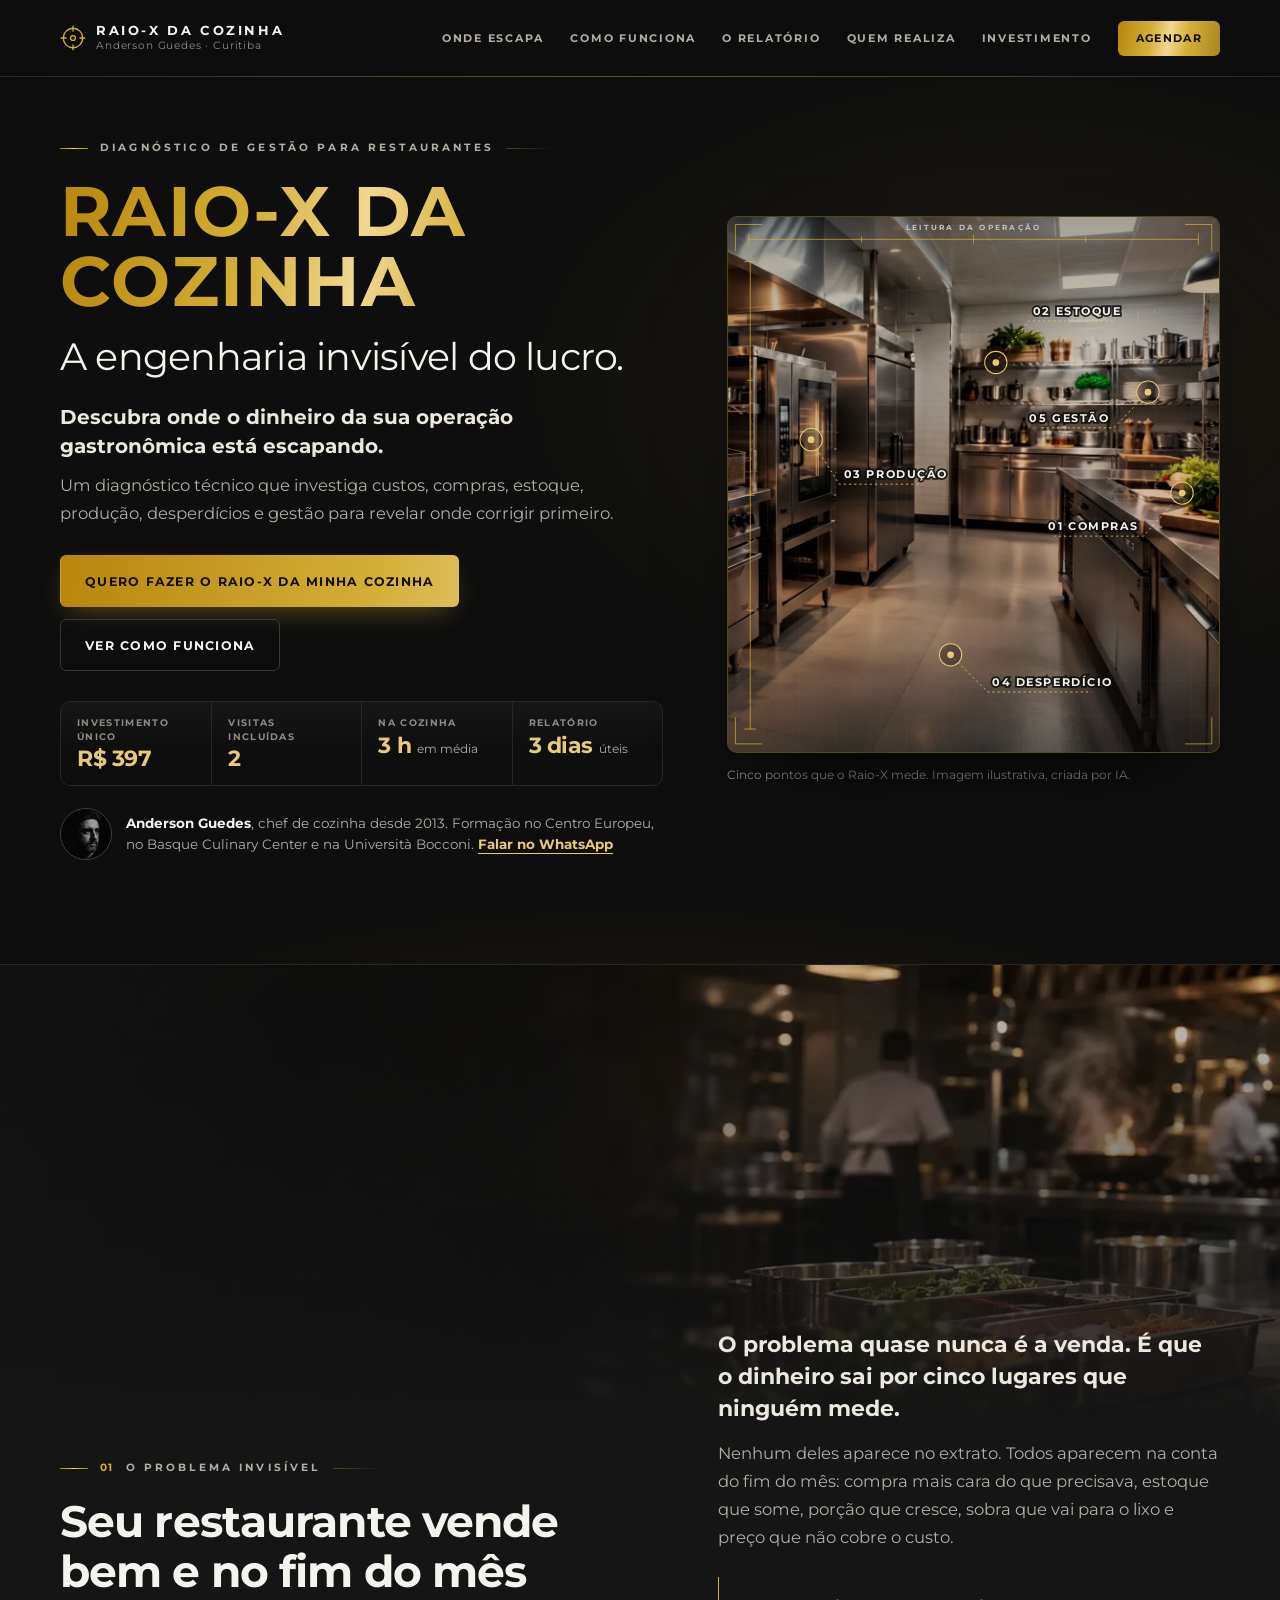
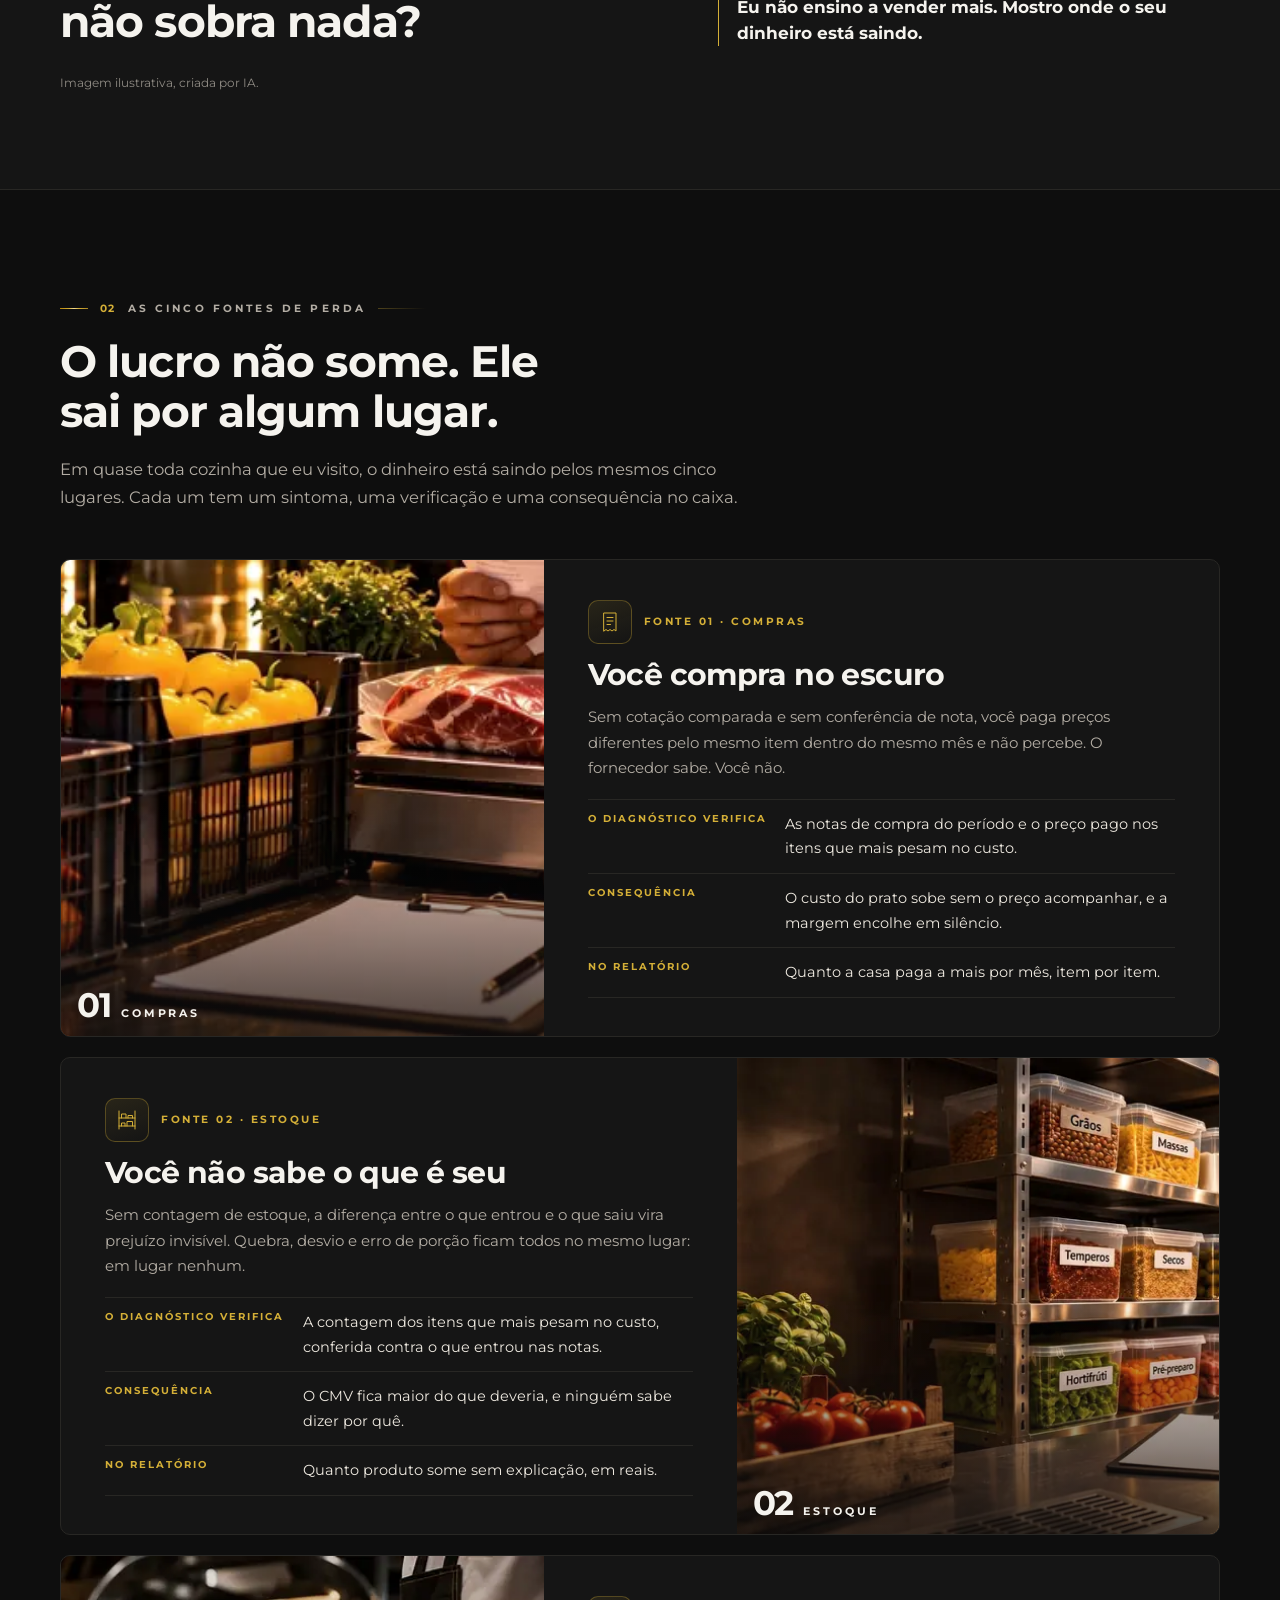
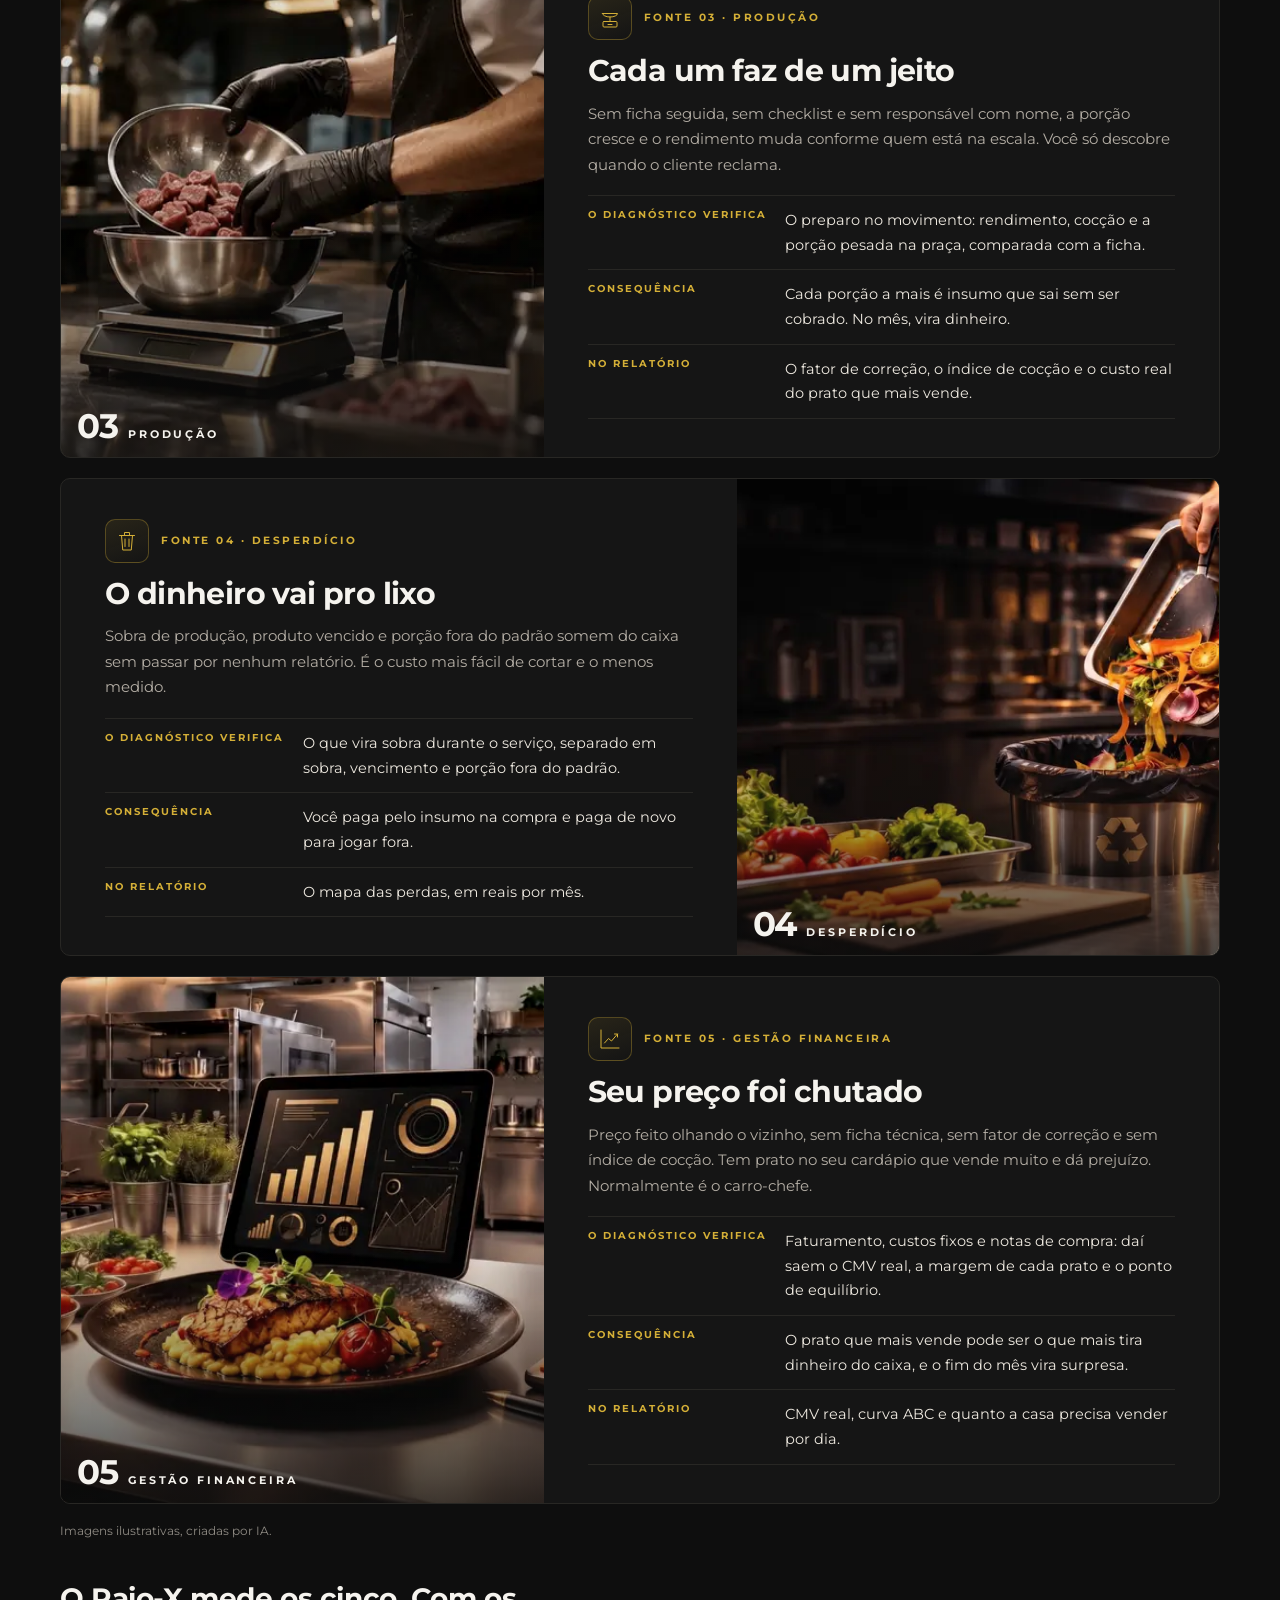
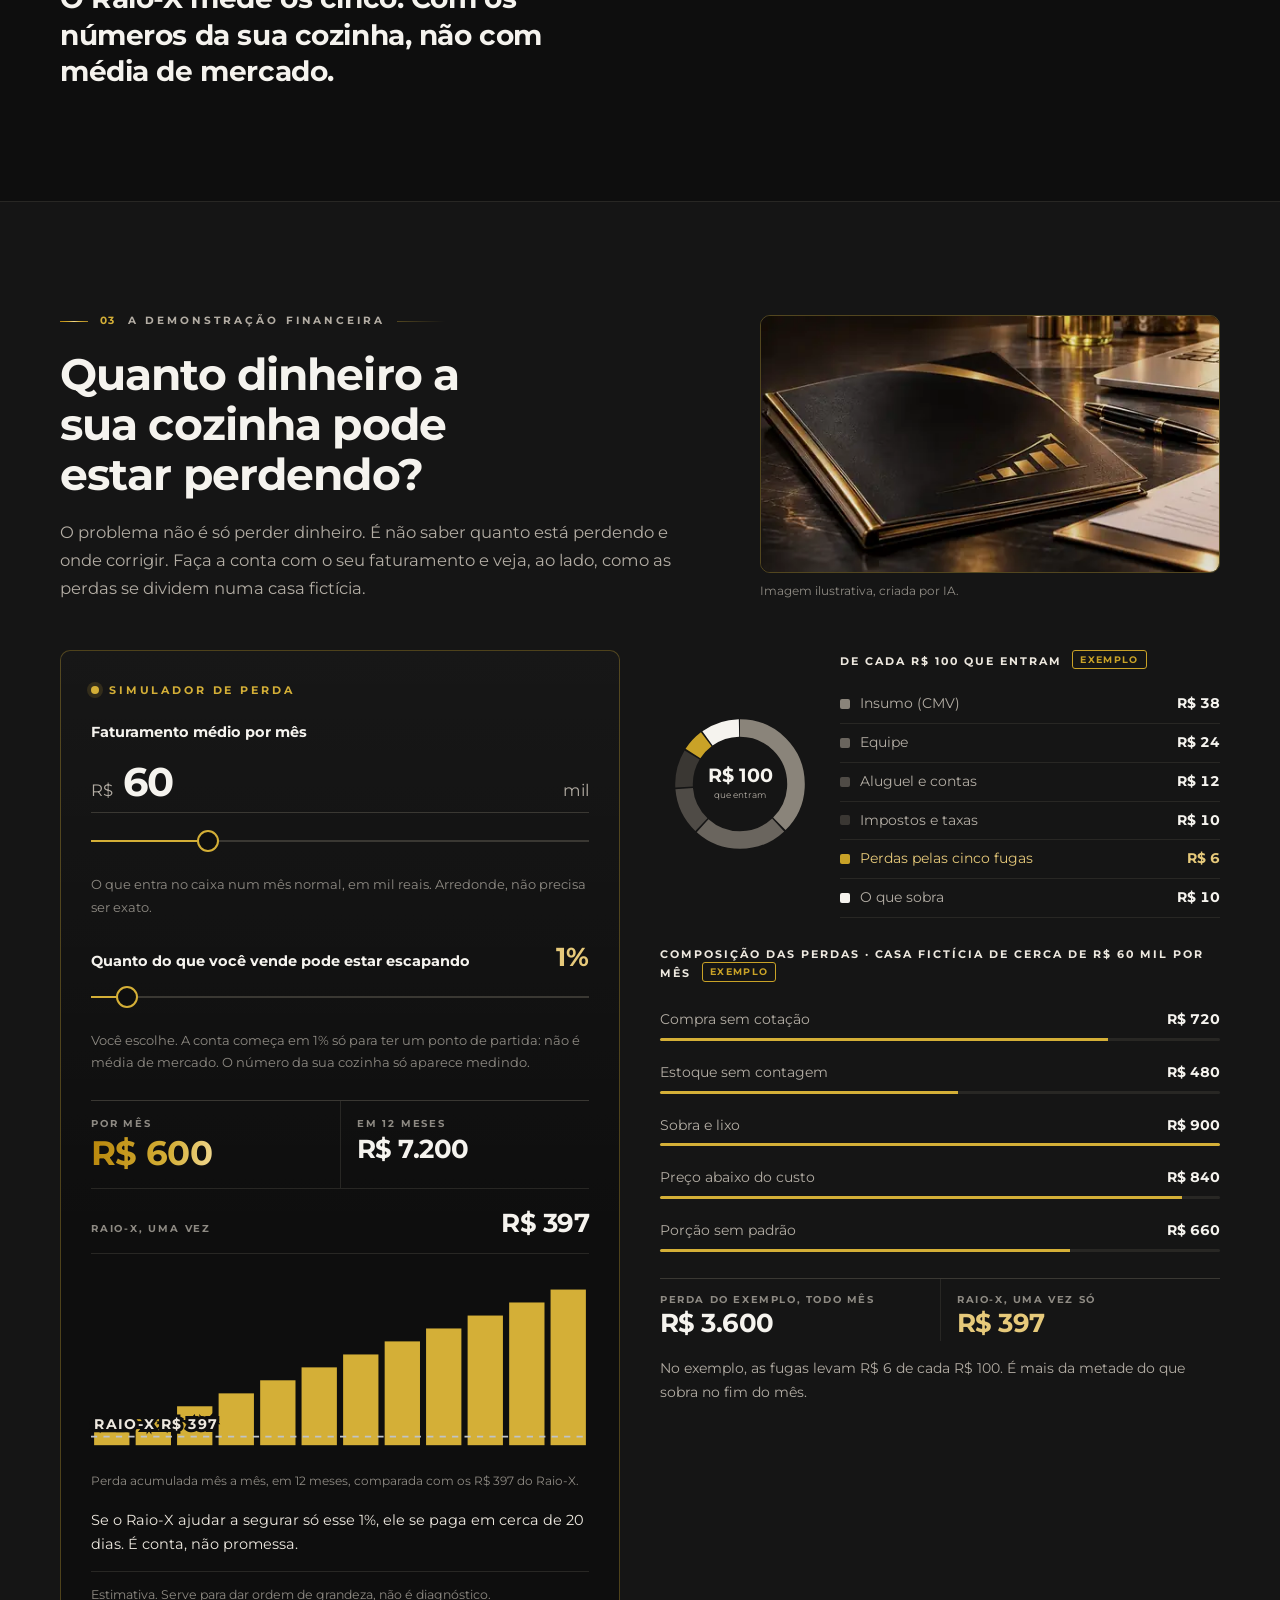
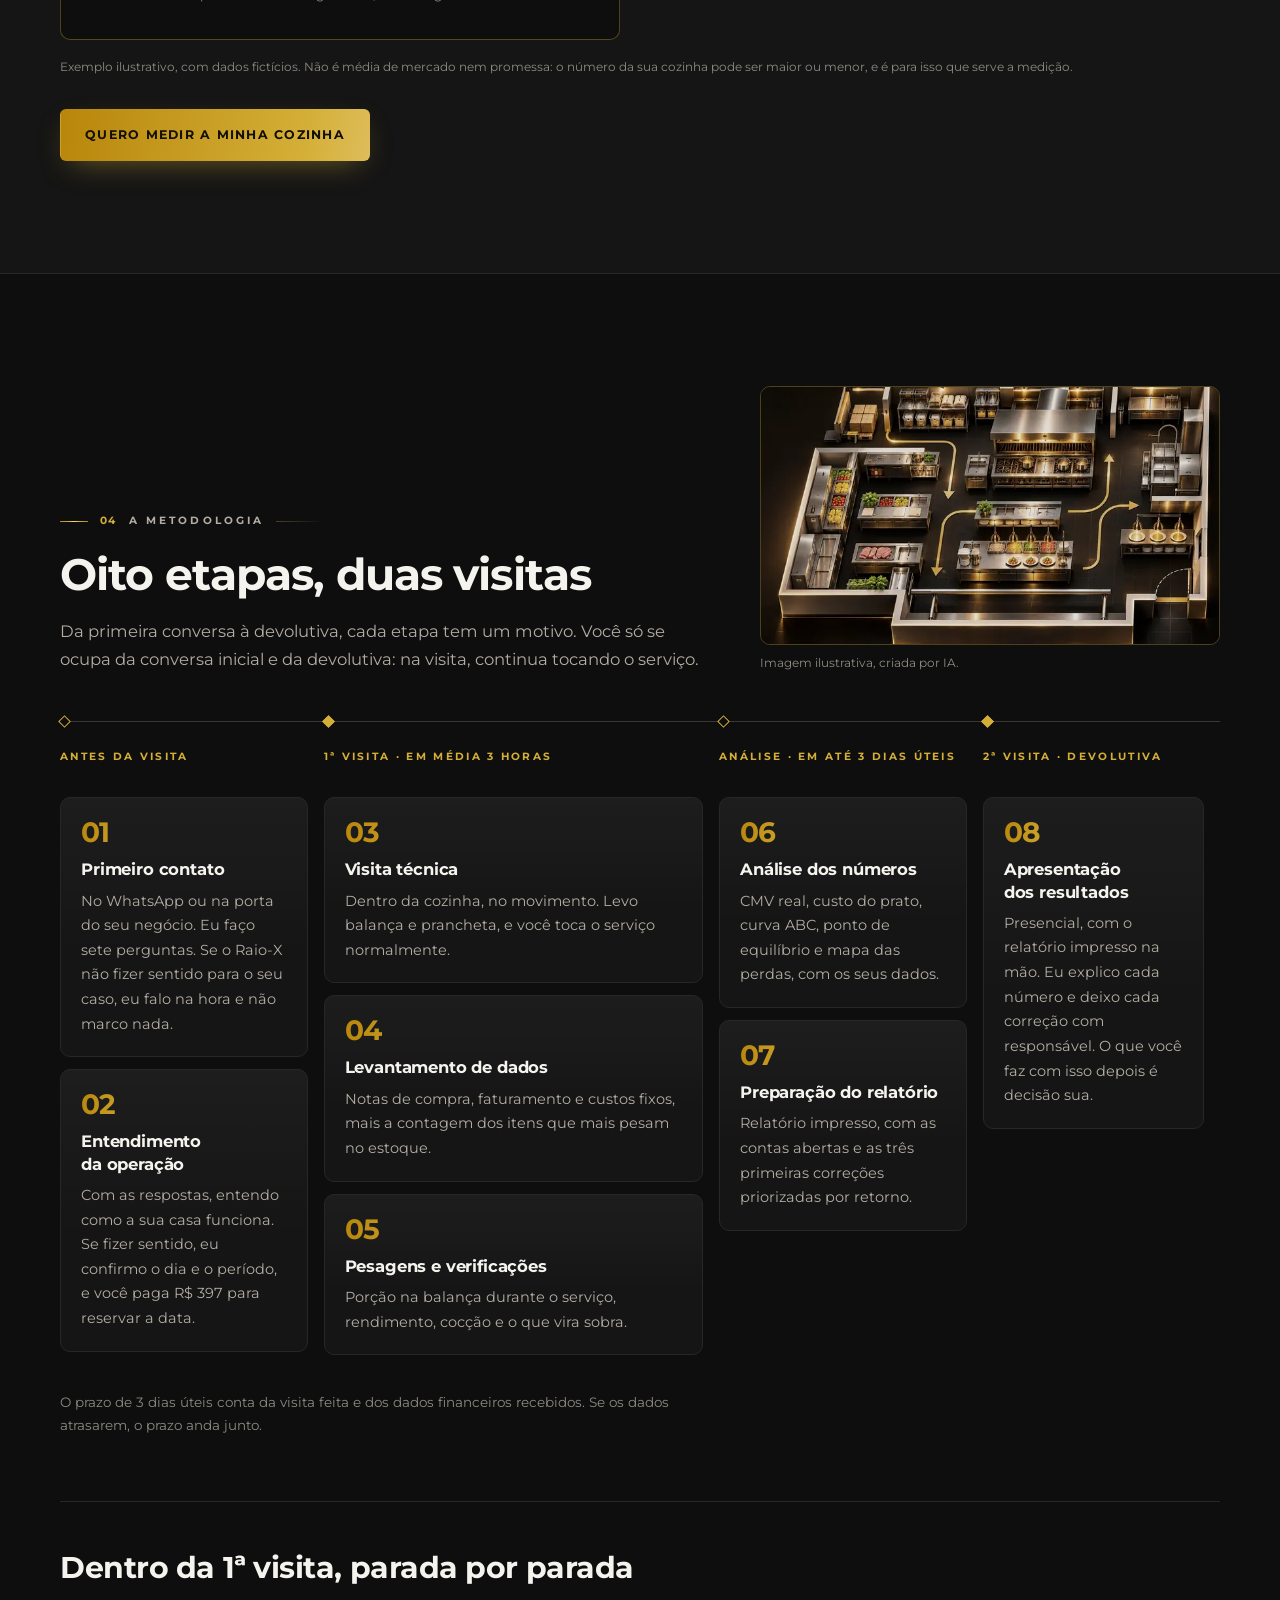
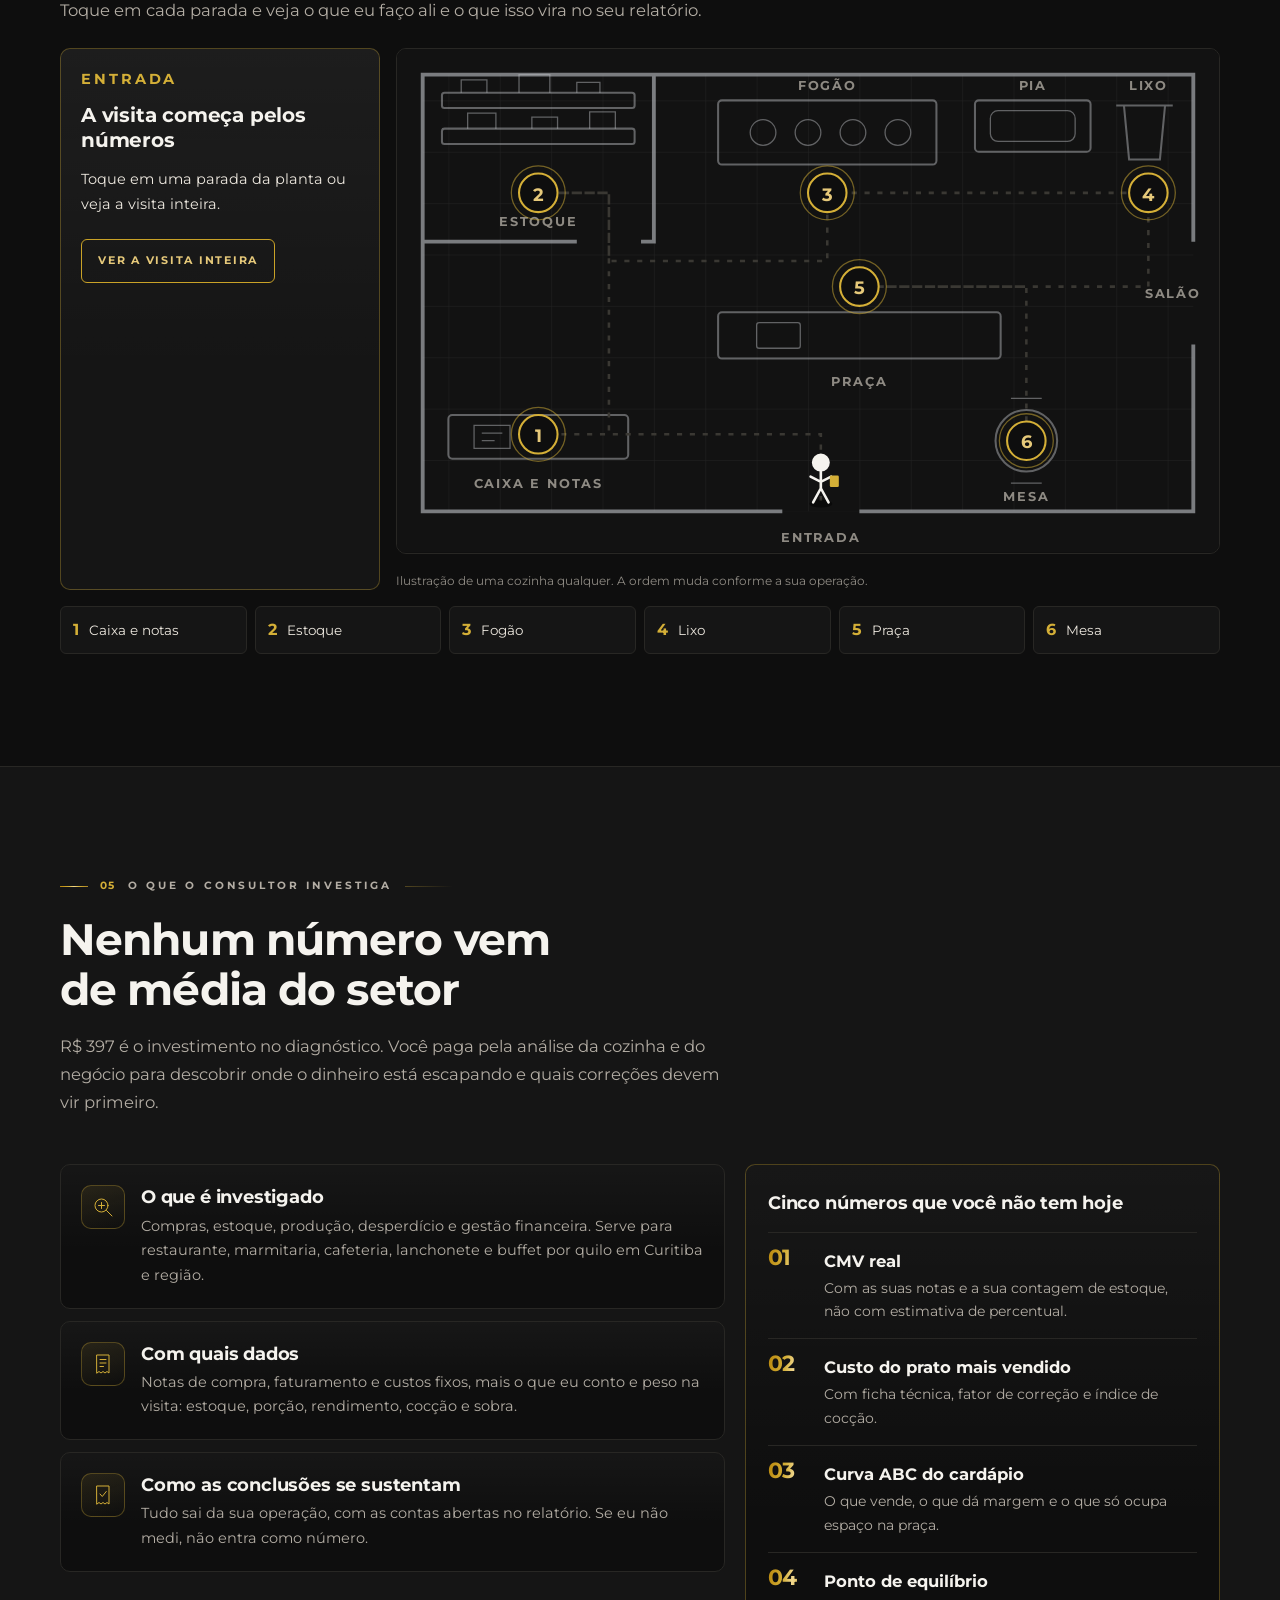
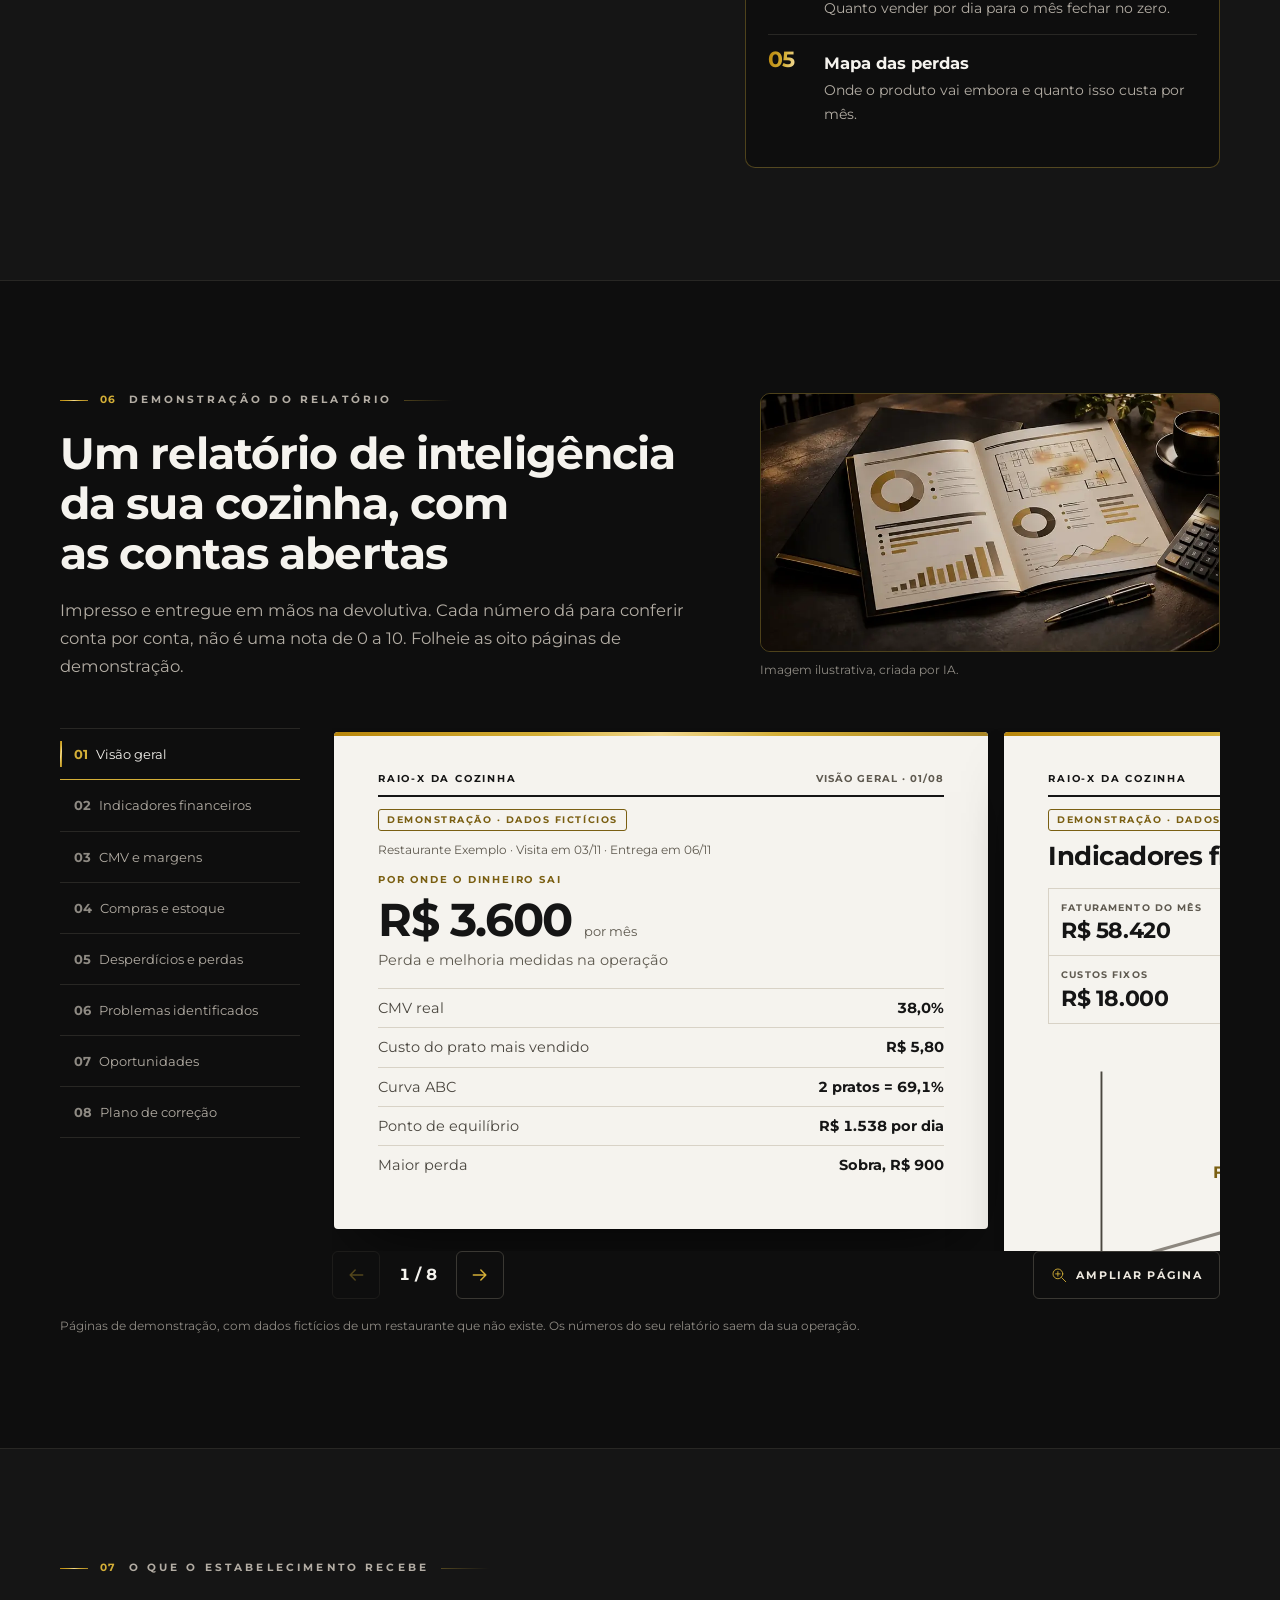
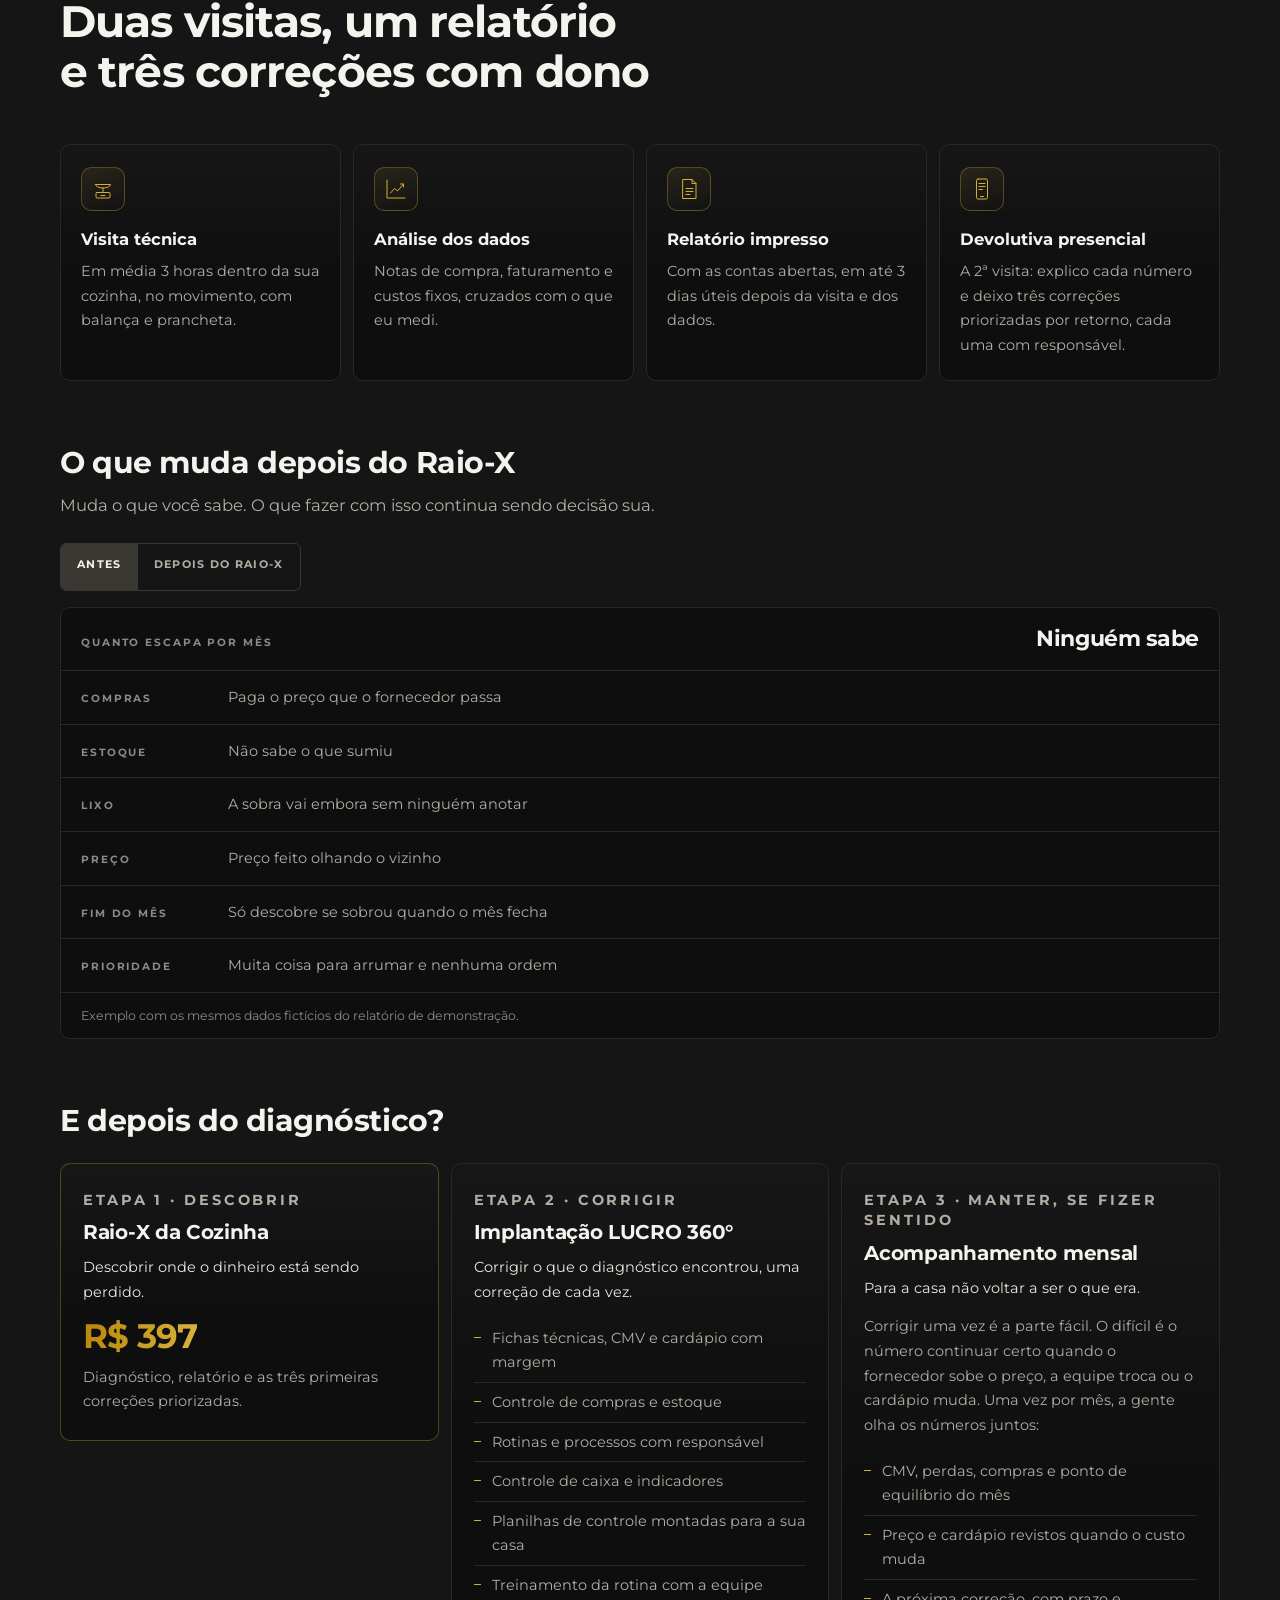
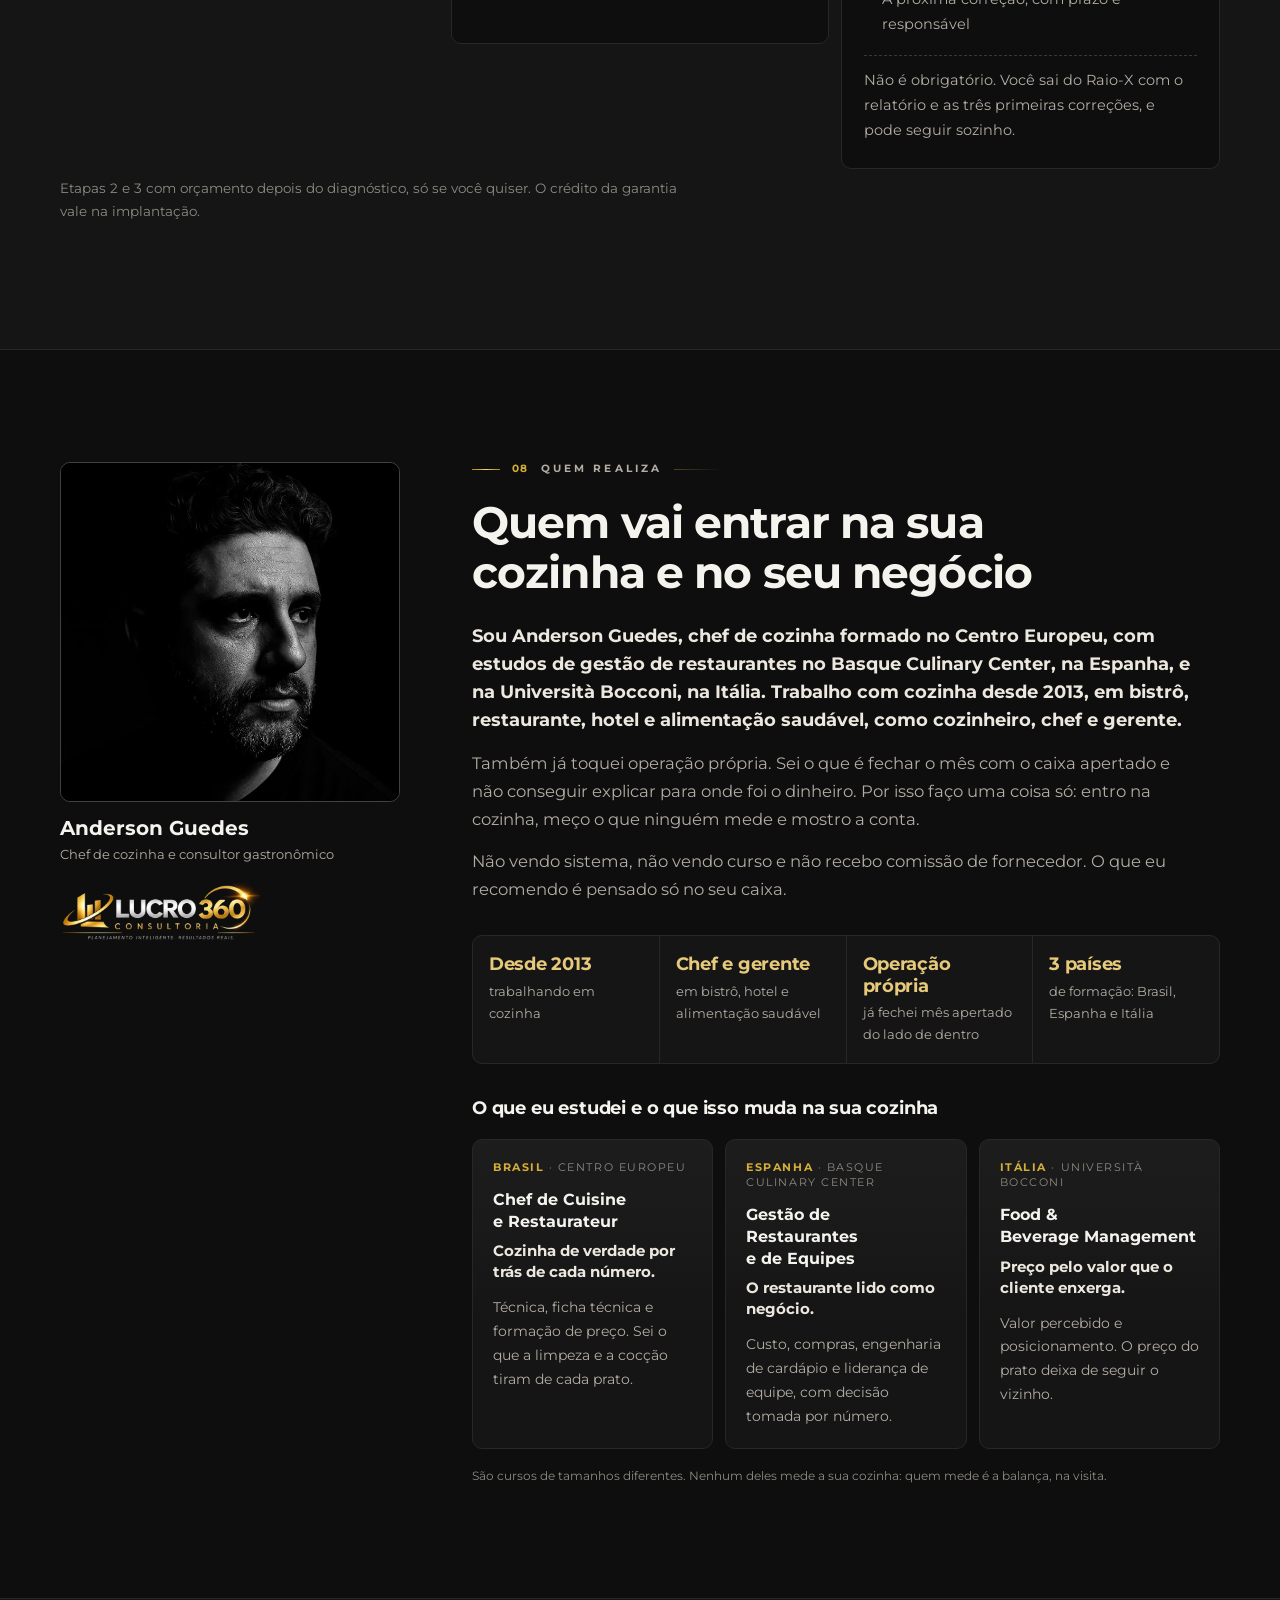
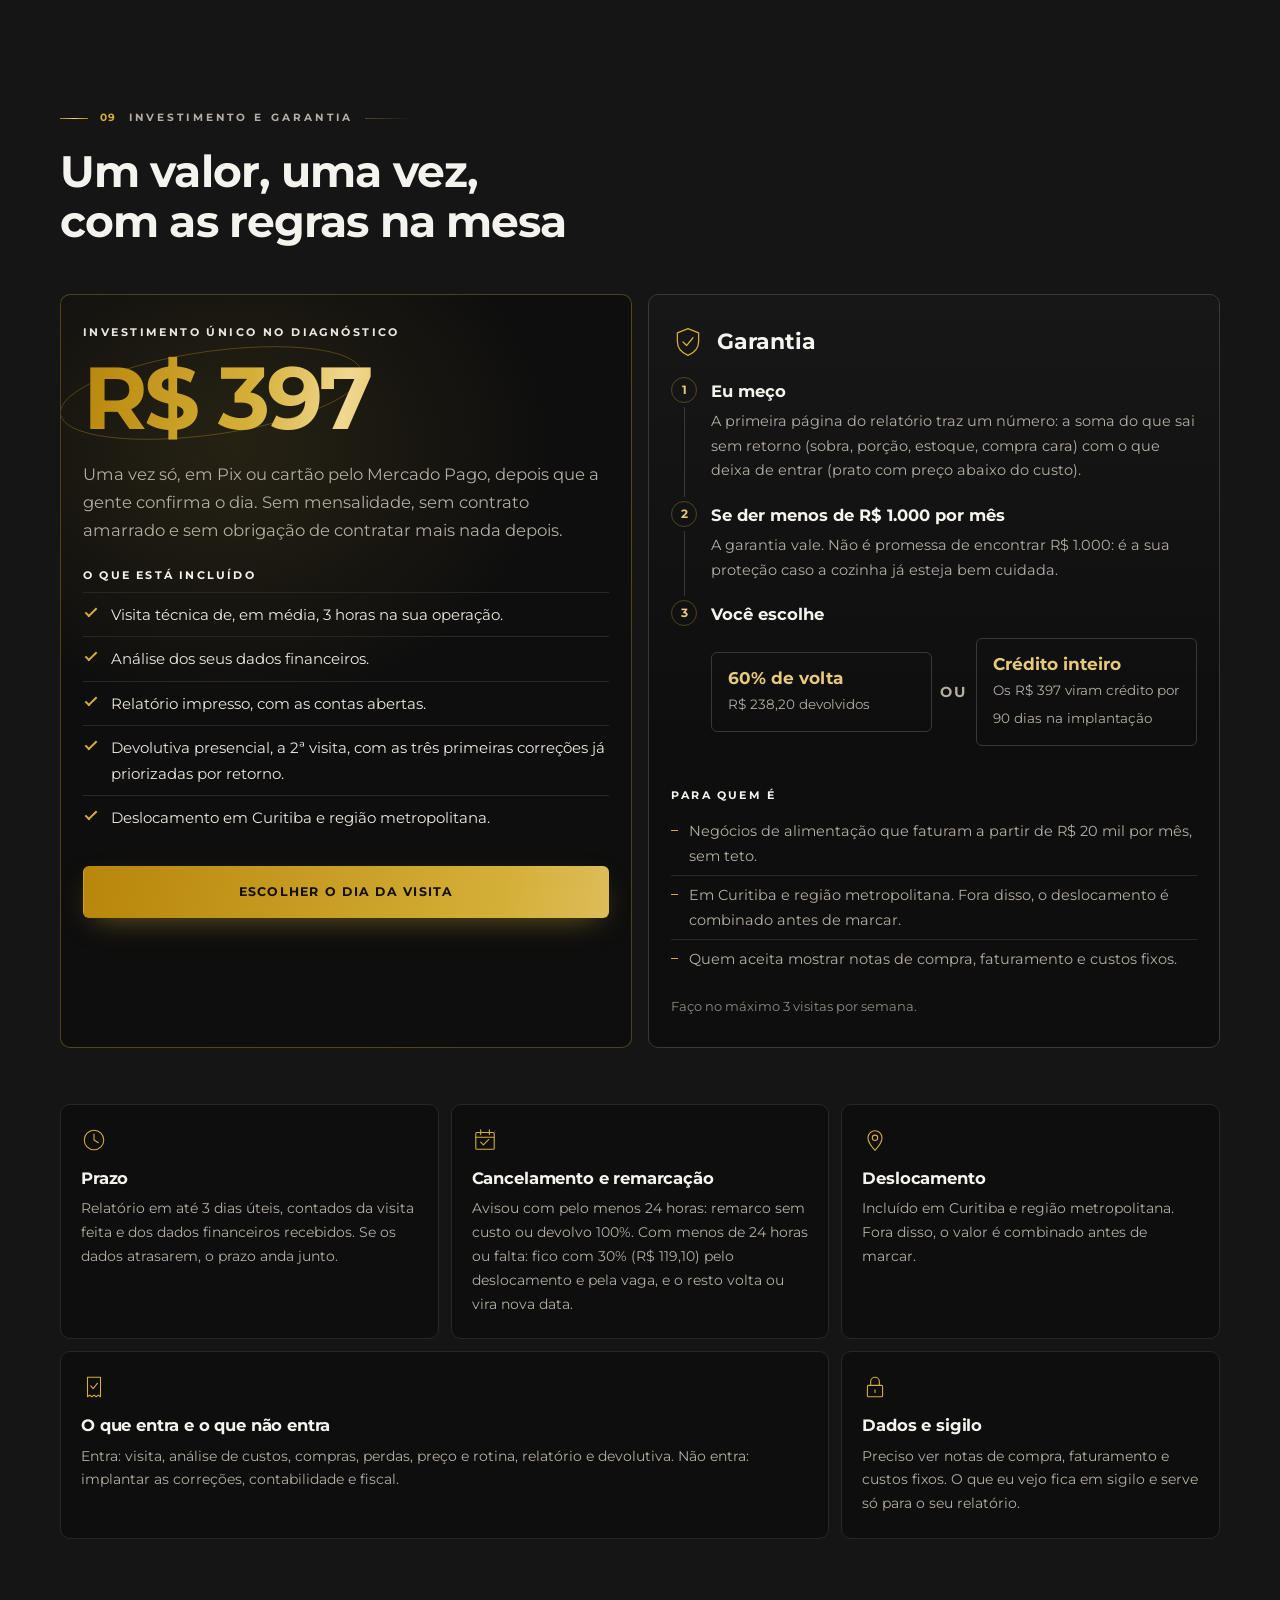
==== commit 3028265f: "Imagens 2.1: cinco fotografias novas nas fontes de perda e no topo Recortes das imagens enviadas pel" ====
--- a/index.html
+++ b/index.html
@@ -17,7 +17,7 @@
 <meta property="og:url" content="https://maverickguedes77-hue.github.io/raiox-cozinha/">
 <meta property="og:title" content="Raio-X da Cozinha · A engenharia invisível do lucro">
 <meta property="og:description" content="Descubra onde o dinheiro da sua operação gastronômica está escapando. Diagnóstico técnico em Curitiba e região, R$ 397.">
-<meta property="og:image" content="https://maverickguedes77-hue.github.io/raiox-cozinha/img/og-2.jpg">
+<meta property="og:image" content="https://maverickguedes77-hue.github.io/raiox-cozinha/img/og-3.jpg">
 <meta property="og:image:type" content="image/jpeg">
 <meta property="og:image:width" content="1200">
 <meta property="og:image:height" content="630">
@@ -25,16 +25,16 @@
 <meta name="twitter:card" content="summary_large_image">
 <meta name="twitter:title" content="Raio-X da Cozinha · A engenharia invisível do lucro">
 <meta name="twitter:description" content="Descubra onde o dinheiro da sua operação gastronômica está escapando. Diagnóstico técnico em Curitiba e região, R$ 397.">
-<meta name="twitter:image" content="https://maverickguedes77-hue.github.io/raiox-cozinha/img/og-2.jpg">
+<meta name="twitter:image" content="https://maverickguedes77-hue.github.io/raiox-cozinha/img/og-3.jpg">
 <meta name="twitter:image:alt" content="Raio-X da Cozinha: a engenharia invisível do lucro. Diagnóstico de gestão para restaurantes em Curitiba, R$ 397.">
 <link rel="icon" href="favicon.svg" type="image/svg+xml">
 <link rel="preload" href="fontes/montserrat-700.woff2" as="font" type="font/woff2" crossorigin>
 <link rel="preload" href="fontes/montserrat-400.woff2" as="font" type="font/woff2" crossorigin>
-<link rel="preload" href="img/heroi-cozinha.webp" as="image" type="image/webp" imagesrcset="img/heroi-cozinha-p.webp 331w, img/heroi-cozinha.webp 662w" imagesizes="(min-width: 1024px) 46vw, 100vw">
-<link rel="stylesheet" href="css/estilo.css?v=2">
+<link rel="preload" href="img/05_cozinha_profissional.webp" as="image" type="image/webp" imagesrcset="img/05_cozinha_profissional-p.webp 540w, img/05_cozinha_profissional.webp 1026w" imagesizes="(min-width: 1024px) 46vw, 100vw">
+<link rel="stylesheet" href="css/estilo.css?v=3">
 <script>document.documentElement.className = "js";</script>
 <script type="application/ld+json">
-{"@context":"https://schema.org","@graph":[{"@type":"WebSite","@id":"https://maverickguedes77-hue.github.io/raiox-cozinha/#site","url":"https://maverickguedes77-hue.github.io/raiox-cozinha/","name":"Raio-X da Cozinha","inLanguage":"pt-BR"},{"@type":"Person","@id":"https://maverickguedes77-hue.github.io/raiox-cozinha/#anderson","name":"Anderson Guedes","jobTitle":"Chef de cozinha e consultor gastronômico","image":"https://maverickguedes77-hue.github.io/raiox-cozinha/img/anderson.webp","telephone":"+5541998824094","alumniOf":[{"@type":"EducationalOrganization","name":"Centro Europeu"},{"@type":"EducationalOrganization","name":"Basque Culinary Center"},{"@type":"EducationalOrganization","name":"Università Bocconi"}]},{"@type":"ProfessionalService","@id":"https://maverickguedes77-hue.github.io/raiox-cozinha/#negocio","name":"Anderson Guedes · Raio-X da Cozinha","url":"https://maverickguedes77-hue.github.io/raiox-cozinha/","description":"Diagnóstico de custos, compras, estoque, produção, desperdício e gestão para restaurantes, marmitarias, cafeterias, lanchonetes e buffets por quilo.","image":"https://maverickguedes77-hue.github.io/raiox-cozinha/img/og-2.jpg","logo":"https://maverickguedes77-hue.github.io/raiox-cozinha/img/logo-lucro360.webp","telephone":"+5541998824094","priceRange":"R$ 397","taxID":"35.414.930/0001-76","founder":{"@id":"https://maverickguedes77-hue.github.io/raiox-cozinha/#anderson"},"address":{"@type":"PostalAddress","addressLocality":"Curitiba","addressRegion":"PR","addressCountry":"BR"},"areaServed":[{"@type":"City","name":"Curitiba"},{"@type":"AdministrativeArea","name":"Região Metropolitana de Curitiba"}]},{"@type":"Service","@id":"https://maverickguedes77-hue.github.io/raiox-cozinha/#raiox","name":"Raio-X da Cozinha","serviceType":"Diagnóstico de gestão para restaurantes","provider":{"@id":"https://maverickguedes77-hue.github.io/raiox-cozinha/#negocio"},"areaServed":{"@type":"City","name":"Curitiba"},"offers":{"@type":"Offer","price":"397.00","priceCurrency":"BRL","url":"https://maverickguedes77-hue.github.io/raiox-cozinha/#agendar","availability":"https://schema.org/InStock"}},{"@type":"FAQPage","@id":"https://maverickguedes77-hue.github.io/raiox-cozinha/#perguntas","mainEntity":[{"@type":"Question","name":"R$ 397 está caro.","acceptedAnswer":{"@type":"Answer","text":"Pense assim: numa casa que fatura R$ 60 mil por mês, cada 1% que escapa em sobra, porção maior ou compra mais cara são R$ 600 por mês, todo mês. O diagnóstico custa R$ 397, uma vez. São, em média, oito horas de trabalho meu: cerca de três dentro da sua cozinha e o resto em análise e relatório. É estimativa e muda com o tamanho da casa. E se eu medir menos de R$ 1.000 por mês, a garantia vale."}},{"@type":"Question","name":"E se você não achar nada?","acceptedAnswer":{"@type":"Answer","text":"Aí a sua cozinha está bem cuidada, e eu te digo isso com os números na mão. Se a perda e a melhoria medidas somarem menos de R$ 1.000 por mês, você escolhe: 60% de volta ou o valor inteiro em crédito por 90 dias."}},{"@type":"Question","name":"Quantas visitas estão incluídas?","acceptedAnswer":{"@type":"Answer","text":"Duas, as duas nos R$ 397: a visita técnica, em média 3 horas dentro da sua cozinha, e a devolutiva presencial, quando eu entrego o relatório impresso e explico cada número."}},{"@type":"Question","name":"Não quero mostrar os meus números.","acceptedAnswer":{"@type":"Answer","text":"Sem notas de compra, faturamento e custos fixos não dá para calcular nada. O que eu vejo fica em sigilo e serve só para o seu relatório. Imposto não é meu assunto: eu olho grama, perda e nota de compra. Fisco é entre você e o seu contador."}},{"@type":"Question","name":"Já contratei consultoria e não mudou nada.","acceptedAnswer":{"@type":"Answer","text":"Normalmente porque o trabalho parou no diagnóstico. O relatório é bonito, ninguém executa e seis meses depois está tudo igual. Por isso a devolutiva do Raio-X sai com três correções priorizadas e com responsável definido, não com uma lista de trinta recomendações."}},{"@type":"Question","name":"Não tenho tempo para isso.","acceptedAnswer":{"@type":"Answer","text":"A visita é no seu horário de operação e você continua tocando o serviço. O que consome tempo seu são a conversa inicial e a devolutiva."}},{"@type":"Question","name":"Meu contador já cuida disso.","acceptedAnswer":{"@type":"Answer","text":"Contador cuida do fiscal: imposto, folha, obrigação acessória. CMV de ficha técnica, perda de produção e ponto de equilíbrio são gestão, não contabilidade. São coisas diferentes e as duas são necessárias."}},{"@type":"Question","name":"Você vai mexer na minha equipe?","acceptedAnswer":{"@type":"Answer","text":"Não. Eu observo a operação e converso com quem você autorizar. Decisão sobre pessoa é sua, sempre."}},{"@type":"Question","name":"Vou precisar comprar algum sistema?","acceptedAnswer":{"@type":"Answer","text":"Não. O Raio-X não exige sistema nenhum. Se você contratar a implantação, a casa recebe as planilhas de controle já montadas para ela."}},{"@type":"Question","name":"Meu negócio é muito pequeno.","acceptedAnswer":{"@type":"Answer","text":"Pode ser, e eu te digo isso com honestidade na primeira conversa. Veja acima quando eu digo não."}},{"@type":"Question","name":"Você atende restaurante grande?","acceptedAnswer":{"@type":"Answer","text":"Atendo. Meu foco são os negócios pequenos de alimentação, mas restaurante de médio e grande porte também entra. Em casa maior, a gente combina o tempo de visita na conversa."}},{"@type":"Question","name":"O que é CMV?","acceptedAnswer":{"@type":"Answer","text":"CMV é o custo da mercadoria vendida: quanto do que você fatura vira insumo. Muita cozinha calcula por estimativa. No Raio-X, ele sai das suas notas e da sua contagem de estoque."}},{"@type":"Question","name":"Quanto custa uma consultoria para restaurante em Curitiba?","acceptedAnswer":{"@type":"Answer","text":"O Raio-X da Cozinha custa R$ 397 e cobre só o diagnóstico. Se você quiser ajuda para implantar as correções, eu passo o valor depois da devolutiva, conforme o tamanho da casa."}}]}]}
+{"@context":"https://schema.org","@graph":[{"@type":"WebSite","@id":"https://maverickguedes77-hue.github.io/raiox-cozinha/#site","url":"https://maverickguedes77-hue.github.io/raiox-cozinha/","name":"Raio-X da Cozinha","inLanguage":"pt-BR"},{"@type":"Person","@id":"https://maverickguedes77-hue.github.io/raiox-cozinha/#anderson","name":"Anderson Guedes","jobTitle":"Chef de cozinha e consultor gastronômico","image":"https://maverickguedes77-hue.github.io/raiox-cozinha/img/anderson.webp","telephone":"+5541998824094","alumniOf":[{"@type":"EducationalOrganization","name":"Centro Europeu"},{"@type":"EducationalOrganization","name":"Basque Culinary Center"},{"@type":"EducationalOrganization","name":"Università Bocconi"}]},{"@type":"ProfessionalService","@id":"https://maverickguedes77-hue.github.io/raiox-cozinha/#negocio","name":"Anderson Guedes · Raio-X da Cozinha","url":"https://maverickguedes77-hue.github.io/raiox-cozinha/","description":"Diagnóstico de custos, compras, estoque, produção, desperdício e gestão para restaurantes, marmitarias, cafeterias, lanchonetes e buffets por quilo.","image":"https://maverickguedes77-hue.github.io/raiox-cozinha/img/og-3.jpg","logo":"https://maverickguedes77-hue.github.io/raiox-cozinha/img/logo-lucro360.webp","telephone":"+5541998824094","priceRange":"R$ 397","taxID":"35.414.930/0001-76","founder":{"@id":"https://maverickguedes77-hue.github.io/raiox-cozinha/#anderson"},"address":{"@type":"PostalAddress","addressLocality":"Curitiba","addressRegion":"PR","addressCountry":"BR"},"areaServed":[{"@type":"City","name":"Curitiba"},{"@type":"AdministrativeArea","name":"Região Metropolitana de Curitiba"}]},{"@type":"Service","@id":"https://maverickguedes77-hue.github.io/raiox-cozinha/#raiox","name":"Raio-X da Cozinha","serviceType":"Diagnóstico de gestão para restaurantes","provider":{"@id":"https://maverickguedes77-hue.github.io/raiox-cozinha/#negocio"},"areaServed":{"@type":"City","name":"Curitiba"},"offers":{"@type":"Offer","price":"397.00","priceCurrency":"BRL","url":"https://maverickguedes77-hue.github.io/raiox-cozinha/#agendar","availability":"https://schema.org/InStock"}},{"@type":"FAQPage","@id":"https://maverickguedes77-hue.github.io/raiox-cozinha/#perguntas","mainEntity":[{"@type":"Question","name":"R$ 397 está caro.","acceptedAnswer":{"@type":"Answer","text":"Pense assim: numa casa que fatura R$ 60 mil por mês, cada 1% que escapa em sobra, porção maior ou compra mais cara são R$ 600 por mês, todo mês. O diagnóstico custa R$ 397, uma vez. São, em média, oito horas de trabalho meu: cerca de três dentro da sua cozinha e o resto em análise e relatório. É estimativa e muda com o tamanho da casa. E se eu medir menos de R$ 1.000 por mês, a garantia vale."}},{"@type":"Question","name":"E se você não achar nada?","acceptedAnswer":{"@type":"Answer","text":"Aí a sua cozinha está bem cuidada, e eu te digo isso com os números na mão. Se a perda e a melhoria medidas somarem menos de R$ 1.000 por mês, você escolhe: 60% de volta ou o valor inteiro em crédito por 90 dias."}},{"@type":"Question","name":"Quantas visitas estão incluídas?","acceptedAnswer":{"@type":"Answer","text":"Duas, as duas nos R$ 397: a visita técnica, em média 3 horas dentro da sua cozinha, e a devolutiva presencial, quando eu entrego o relatório impresso e explico cada número."}},{"@type":"Question","name":"Não quero mostrar os meus números.","acceptedAnswer":{"@type":"Answer","text":"Sem notas de compra, faturamento e custos fixos não dá para calcular nada. O que eu vejo fica em sigilo e serve só para o seu relatório. Imposto não é meu assunto: eu olho grama, perda e nota de compra. Fisco é entre você e o seu contador."}},{"@type":"Question","name":"Já contratei consultoria e não mudou nada.","acceptedAnswer":{"@type":"Answer","text":"Normalmente porque o trabalho parou no diagnóstico. O relatório é bonito, ninguém executa e seis meses depois está tudo igual. Por isso a devolutiva do Raio-X sai com três correções priorizadas e com responsável definido, não com uma lista de trinta recomendações."}},{"@type":"Question","name":"Não tenho tempo para isso.","acceptedAnswer":{"@type":"Answer","text":"A visita é no seu horário de operação e você continua tocando o serviço. O que consome tempo seu são a conversa inicial e a devolutiva."}},{"@type":"Question","name":"Meu contador já cuida disso.","acceptedAnswer":{"@type":"Answer","text":"Contador cuida do fiscal: imposto, folha, obrigação acessória. CMV de ficha técnica, perda de produção e ponto de equilíbrio são gestão, não contabilidade. São coisas diferentes e as duas são necessárias."}},{"@type":"Question","name":"Você vai mexer na minha equipe?","acceptedAnswer":{"@type":"Answer","text":"Não. Eu observo a operação e converso com quem você autorizar. Decisão sobre pessoa é sua, sempre."}},{"@type":"Question","name":"Vou precisar comprar algum sistema?","acceptedAnswer":{"@type":"Answer","text":"Não. O Raio-X não exige sistema nenhum. Se você contratar a implantação, a casa recebe as planilhas de controle já montadas para ela."}},{"@type":"Question","name":"Meu negócio é muito pequeno.","acceptedAnswer":{"@type":"Answer","text":"Pode ser, e eu te digo isso com honestidade na primeira conversa. Veja acima quando eu digo não."}},{"@type":"Question","name":"Você atende restaurante grande?","acceptedAnswer":{"@type":"Answer","text":"Atendo. Meu foco são os negócios pequenos de alimentação, mas restaurante de médio e grande porte também entra. Em casa maior, a gente combina o tempo de visita na conversa."}},{"@type":"Question","name":"O que é CMV?","acceptedAnswer":{"@type":"Answer","text":"CMV é o custo da mercadoria vendida: quanto do que você fatura vira insumo. Muita cozinha calcula por estimativa. No Raio-X, ele sai das suas notas e da sua contagem de estoque."}},{"@type":"Question","name":"Quanto custa uma consultoria para restaurante em Curitiba?","acceptedAnswer":{"@type":"Answer","text":"O Raio-X da Cozinha custa R$ 397 e cobre só o diagnóstico. Se você quiser ajuda para implantar as correções, eu passo o valor depois da devolutiva, conforme o tamanho da casa."}}]}]}
 </script>
 <script src="js/script.js?v=2" defer></script>
 </head>
@@ -114,7 +114,7 @@
 
     <figure class="heroi-foto">
       <div class="heroi-quadro">
-        <img src="img/heroi-cozinha.webp" srcset="img/heroi-cozinha-p.webp 331w, img/heroi-cozinha.webp 662w" sizes="(min-width: 1024px) 46vw, 100vw" width="662" height="720" alt="Cozinha profissional de inox, com bancada, prateleiras de insumos e fogões ao fundo." fetchpriority="high">
+        <img src="img/05_cozinha_profissional.webp" srcset="img/05_cozinha_profissional-p.webp 540w, img/05_cozinha_profissional.webp 1026w" sizes="(min-width: 1024px) 46vw, 100vw" width="1026" height="1116" alt="Cozinha profissional de inox com forno combinado, prateleiras de panelas e bancada de preparo." fetchpriority="high">
         <svg class="heroi-planta" viewBox="0 0 662 720" aria-hidden="true" focusable="false">
           <defs>
             <pattern id="heroi-grade" width="48" height="48" patternUnits="userSpaceOnUse"><path d="M48 0H0V48" fill="none" stroke="#C0C3C8" stroke-opacity=".08" stroke-width="1"/></pattern>
@@ -126,11 +126,11 @@
             <path d="M30 60V690M22 60h16M22 690h16M26 220h8M24 375h12M26 530h8"/>
           </g>
           <text class="cota-texto" x="331" y="18" text-anchor="middle">LEITURA DA OPERAÇÃO</text>
-          <g class="inspecao" style="--i:0"><path class="guia" d="M96 410 L150 470 H246"/><circle class="anel" cx="96" cy="410" r="15"/><circle class="ponto" cx="96" cy="410" r="4.5"/><text x="156" y="462">01 COMPRAS</text></g>
-          <g class="inspecao" style="--i:1"><path class="guia" d="M64 214 L120 160 H226"/><circle class="anel" cx="64" cy="214" r="15"/><circle class="ponto" cx="64" cy="214" r="4.5"/><text x="126" y="152">02 ESTOQUE</text></g>
-          <g class="inspecao" style="--i:2"><path class="guia" d="M598 404 L560 470 H446"/><circle class="anel" cx="598" cy="404" r="15"/><circle class="ponto" cx="598" cy="404" r="4.5"/><text x="554" y="462" text-anchor="end">03 PRODUÇÃO</text></g>
-          <g class="inspecao" style="--i:3"><path class="guia" d="M462 616 L520 660 H624"/><circle class="anel" cx="462" cy="616" r="15"/><circle class="ponto" cx="462" cy="616" r="4.5"/><text x="620" y="652" text-anchor="end">04 DESPERDÍCIO</text></g>
-          <g class="inspecao" style="--i:4"><path class="guia" d="M346 262 L400 196 H528"/><circle class="anel" cx="346" cy="262" r="15"/><circle class="ponto" cx="346" cy="262" r="4.5"/><text x="406" y="188">05 GESTÃO</text></g>
+          <g class="inspecao" style="--i:0"><path class="guia" d="M612 372 L560 430 H440"/><circle class="anel" cx="612" cy="372" r="15"/><circle class="ponto" cx="612" cy="372" r="4.5"/><text x="554" y="422" text-anchor="end">01 COMPRAS</text></g>
+          <g class="inspecao" style="--i:1"><path class="guia" d="M361 196 L405 140 H520"/><circle class="anel" cx="361" cy="196" r="15"/><circle class="ponto" cx="361" cy="196" r="4.5"/><text x="411" y="132">02 ESTOQUE</text></g>
+          <g class="inspecao" style="--i:2"><path class="guia" d="M112 300 L150 360 H262"/><circle class="anel" cx="112" cy="300" r="15"/><circle class="ponto" cx="112" cy="300" r="4.5"/><text x="156" y="352">03 PRODUÇÃO</text></g>
+          <g class="inspecao" style="--i:3"><path class="guia" d="M300 590 L350 640 H490"/><circle class="anel" cx="300" cy="590" r="15"/><circle class="ponto" cx="300" cy="590" r="4.5"/><text x="356" y="632">04 DESPERDÍCIO</text></g>
+          <g class="inspecao" style="--i:4"><path class="guia" d="M566 236 L520 284 H420"/><circle class="anel" cx="566" cy="236" r="15"/><circle class="ponto" cx="566" cy="236" r="4.5"/><text x="514" y="276" text-anchor="end">05 GESTÃO</text></g>
           <rect class="feixe" x="0" y="-120" width="662" height="120" fill="url(#heroi-feixe)"/>
           <path class="canto" d="M10 46V10h36M616 10h36v36M652 674v36h-36M46 710H10v-36"/>
         </svg>
@@ -170,7 +170,7 @@
 
     <ol class="areas">
       <li class="area">
-        <figure class="area-foto"><img src="img/fuga-compra.webp" width="640" height="418" loading="lazy" alt="Caixas de tomate e verduras ao lado de uma prancheta com lista de compras."><figcaption><span>01</span>Compras</figcaption></figure>
+        <figure class="area-foto"><img class="foco-60" src="img/04_conferencia_hortifruti.webp" srcset="img/04_conferencia_hortifruti-p.webp 640w, img/04_conferencia_hortifruti.webp 1300w" sizes="(min-width: 768px) 42vw, 100vw" width="1300" height="556" loading="lazy" alt="Caixas de tomate e pimentão ao lado da balança com carne embalada e de uma prancheta em branco, na conferência do recebimento."><figcaption><span>01</span>Compras</figcaption></figure>
         <div class="area-corpo">
           <p class="area-numero"><span class="icone-quadro"><svg aria-hidden="true"><use href="#i-nota"/></svg></span>Fonte 01 · Compras</p>
           <h3>Você compra no escuro</h3>
@@ -183,7 +183,7 @@
         </div>
       </li>
       <li class="area">
-        <figure class="area-foto"><img src="img/fuga-estoque.webp" width="640" height="464" loading="lazy" alt="Prateleiras de estoque com potes etiquetados e geladeira ao fundo."><figcaption><span>02</span>Estoque</figcaption></figure>
+        <figure class="area-foto"><img src="img/03_estoque_organizado.webp" srcset="img/03_estoque_organizado-p.webp 640w, img/03_estoque_organizado.webp 1200w" sizes="(min-width: 768px) 42vw, 100vw" width="1200" height="881" loading="lazy" alt="Prateleiras de aço com potes de estoque seco etiquetados por categoria e geladeira de portas de vidro ao lado."><figcaption><span>02</span>Estoque</figcaption></figure>
         <div class="area-corpo">
           <p class="area-numero"><span class="icone-quadro"><svg aria-hidden="true"><use href="#i-estante"/></svg></span>Fonte 02 · Estoque</p>
           <h3>Você não sabe o que é seu</h3>
@@ -209,7 +209,7 @@
         </div>
       </li>
       <li class="area">
-        <figure class="area-foto"><img src="img/fuga-lixo.webp" width="640" height="459" loading="lazy" alt="Cuba de inox cheia de sobras de preparo."><figcaption><span>04</span>Desperdício</figcaption></figure>
+        <figure class="area-foto"><img class="foco-direita" src="img/01_cuba_gastronomica.webp" srcset="img/01_cuba_gastronomica-p.webp 640w, img/01_cuba_gastronomica.webp 1200w" sizes="(min-width: 768px) 42vw, 100vw" width="1200" height="930" loading="lazy" alt="Mão despejando sobras de vegetais de uma cuba de inox na lixeira, ao lado de uma bandeja de legumes frescos."><figcaption><span>04</span>Desperdício</figcaption></figure>
         <div class="area-corpo">
           <p class="area-numero"><span class="icone-quadro"><svg aria-hidden="true"><use href="#i-lixo"/></svg></span>Fonte 04 · Desperdício</p>
           <h3>O dinheiro vai pro lixo</h3>
@@ -222,7 +222,7 @@
         </div>
       </li>
       <li class="area">
-        <figure class="area-foto"><img src="img/fuga-preco.webp" width="640" height="464" loading="lazy" alt="Prato montado ao lado de uma calculadora e de uma ficha técnica."><figcaption><span>05</span>Gestão financeira</figcaption></figure>
+        <figure class="area-foto"><img src="img/02_prato_ficha_tecnica.webp" srcset="img/02_prato_ficha_tecnica-p.webp 640w, img/02_prato_ficha_tecnica.webp 1200w" sizes="(min-width: 768px) 42vw, 100vw" width="1200" height="900" loading="lazy" alt="Prato de peixe grelhado sobre a bancada, com tablet, prancheta e calculadora para o cálculo do custo."><figcaption><span>05</span>Gestão financeira</figcaption></figure>
         <div class="area-corpo">
           <p class="area-numero"><span class="icone-quadro"><svg aria-hidden="true"><use href="#i-grafico"/></svg></span>Fonte 05 · Gestão financeira</p>
           <h3>Seu preço foi chutado</h3>
--- a/css/estilo.css
+++ b/css/estilo.css
@@ -179,8 +179,10 @@
 .area { display: grid; overflow: hidden; border: 1px solid var(--linha); border-radius: var(--raio); background: var(--preto-2); transition: border-color .4s var(--curva); }
 .area:hover { border-color: var(--borda-ouro); }
 .area-foto { position: relative; margin: 0; aspect-ratio: 16 / 10; overflow: hidden; background: var(--preto-3); }
-.area-foto img { width: 100%; height: 100%; object-fit: cover; filter: saturate(.72) brightness(.88); transition: transform 1.2s var(--curva), filter .6s var(--curva); }
-.area:hover .area-foto img { transform: scale(1.03); filter: saturate(.85) brightness(.98); }
+.area-foto img { width: 100%; height: 100%; object-fit: cover; filter: saturate(.94); transition: transform 1.2s var(--curva), filter .6s var(--curva); }
+.area:hover .area-foto img { transform: scale(1.03); filter: saturate(1); }
+.area-foto .foco-60 { object-position: 58% 50%; }
+.area-foto .foco-direita { object-position: 80% 50%; }
 .area-foto::after { content: ""; position: absolute; inset: 0; background: linear-gradient(180deg, transparent 50%, rgba(14,14,14,.75)); }
 .area-foto figcaption { position: absolute; z-index: 1; left: 16px; bottom: 14px; display: flex; align-items: baseline; gap: 10px; font: 700 11px/1 var(--texto); letter-spacing: .26em; text-transform: uppercase; color: var(--papel); }
 .area-foto figcaption span { font: 700 34px/1 var(--texto); letter-spacing: -.03em; }
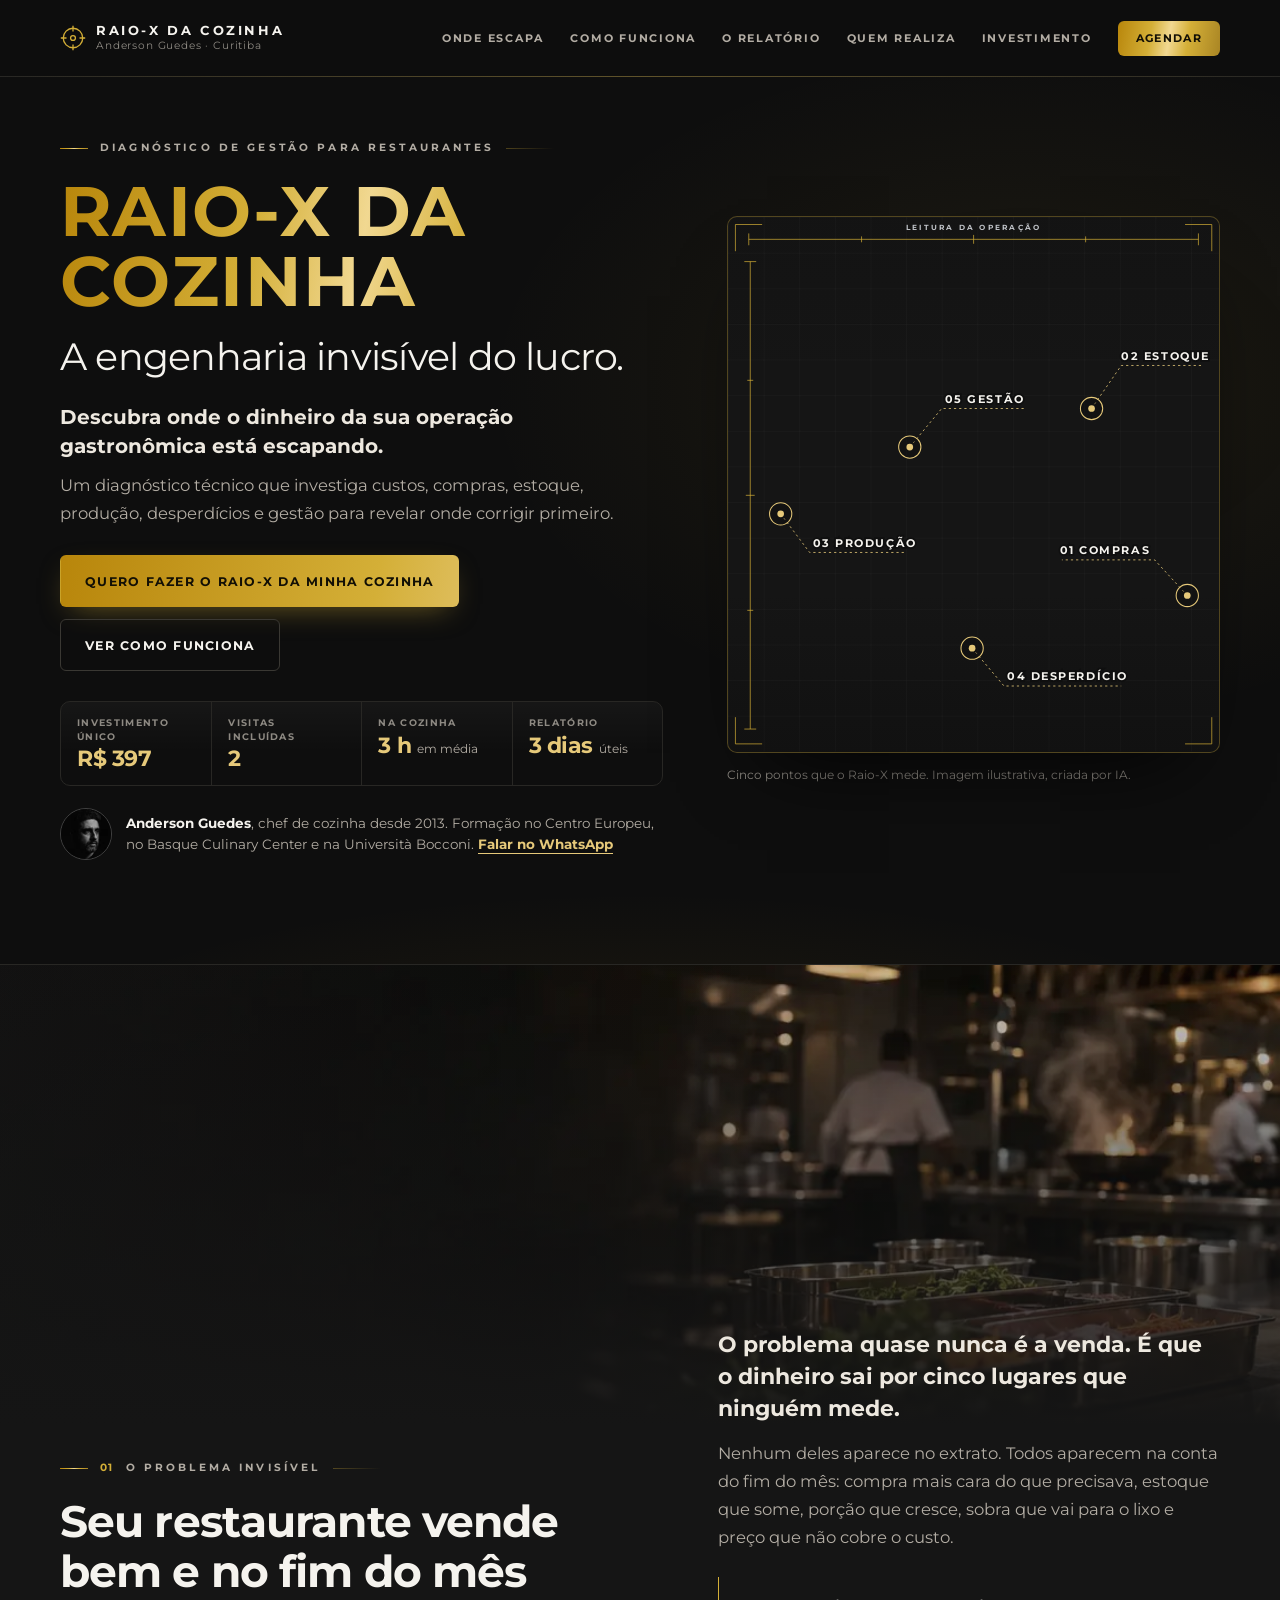
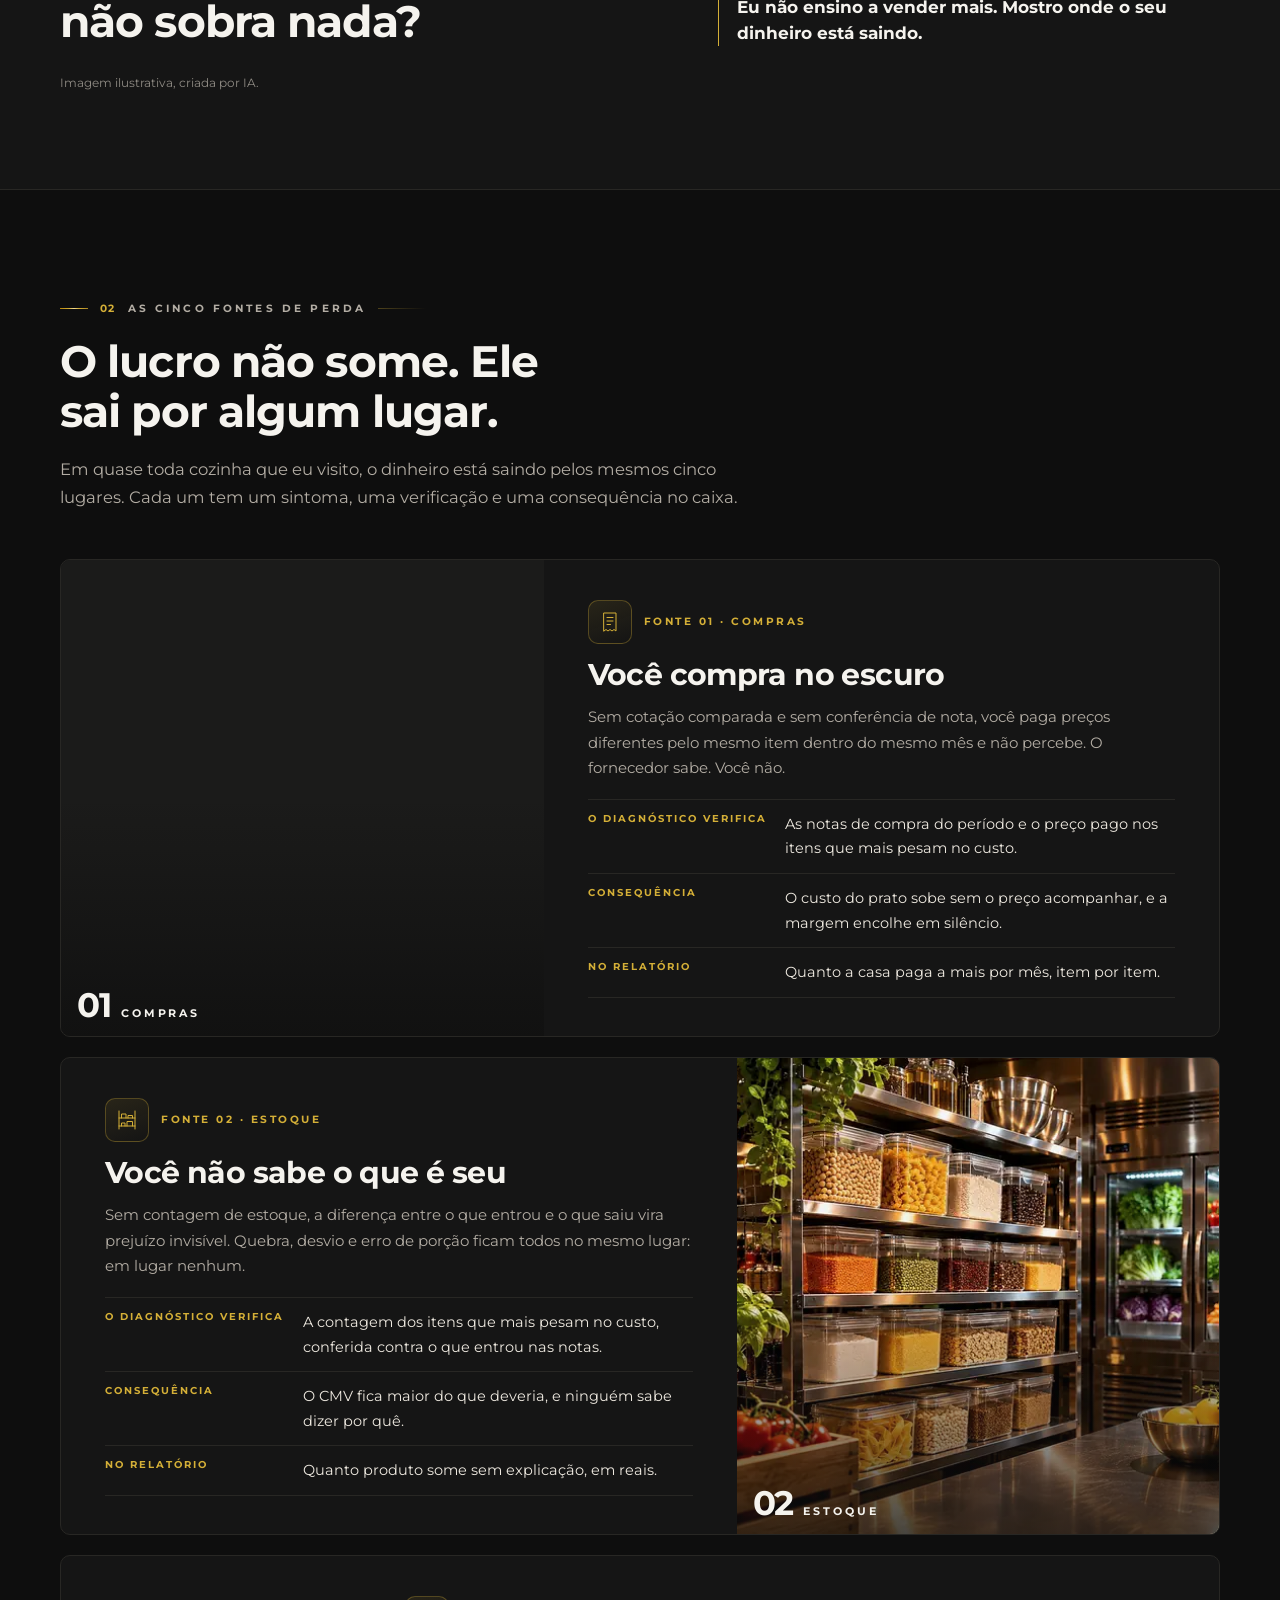
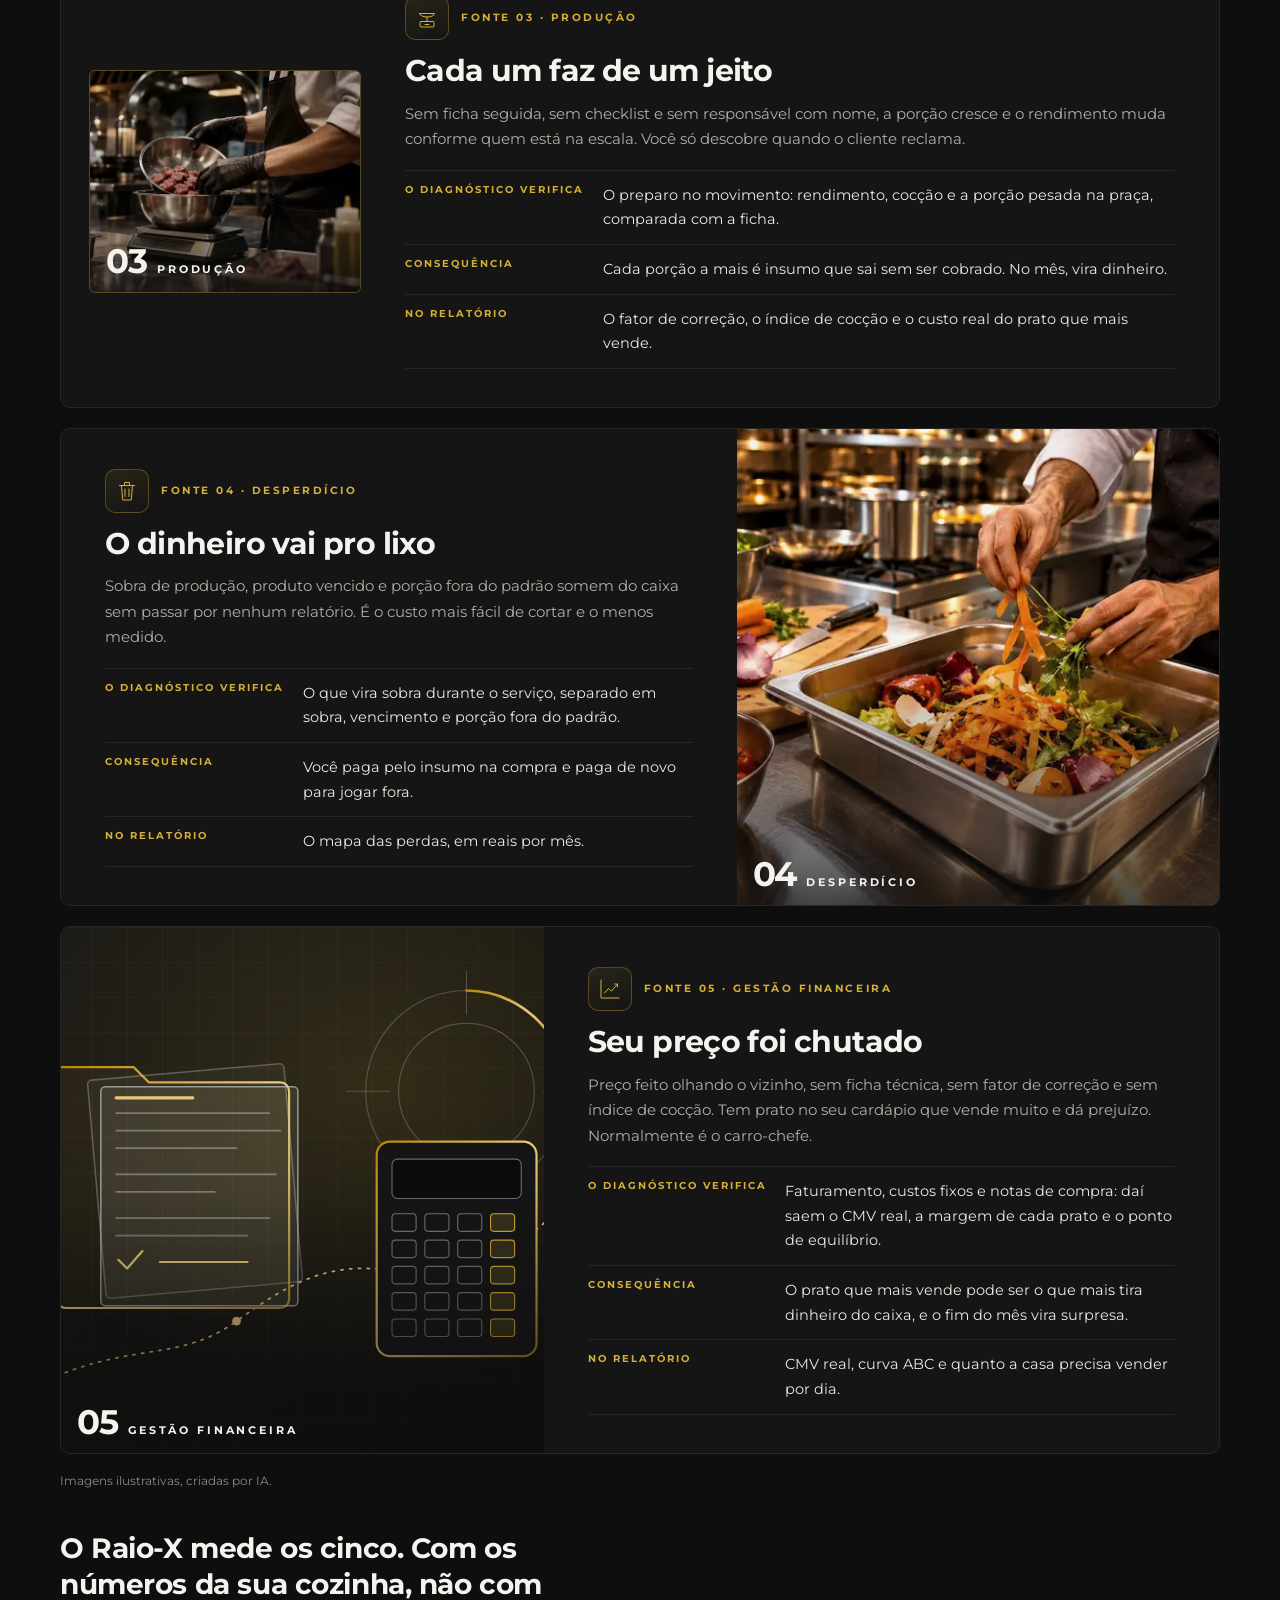
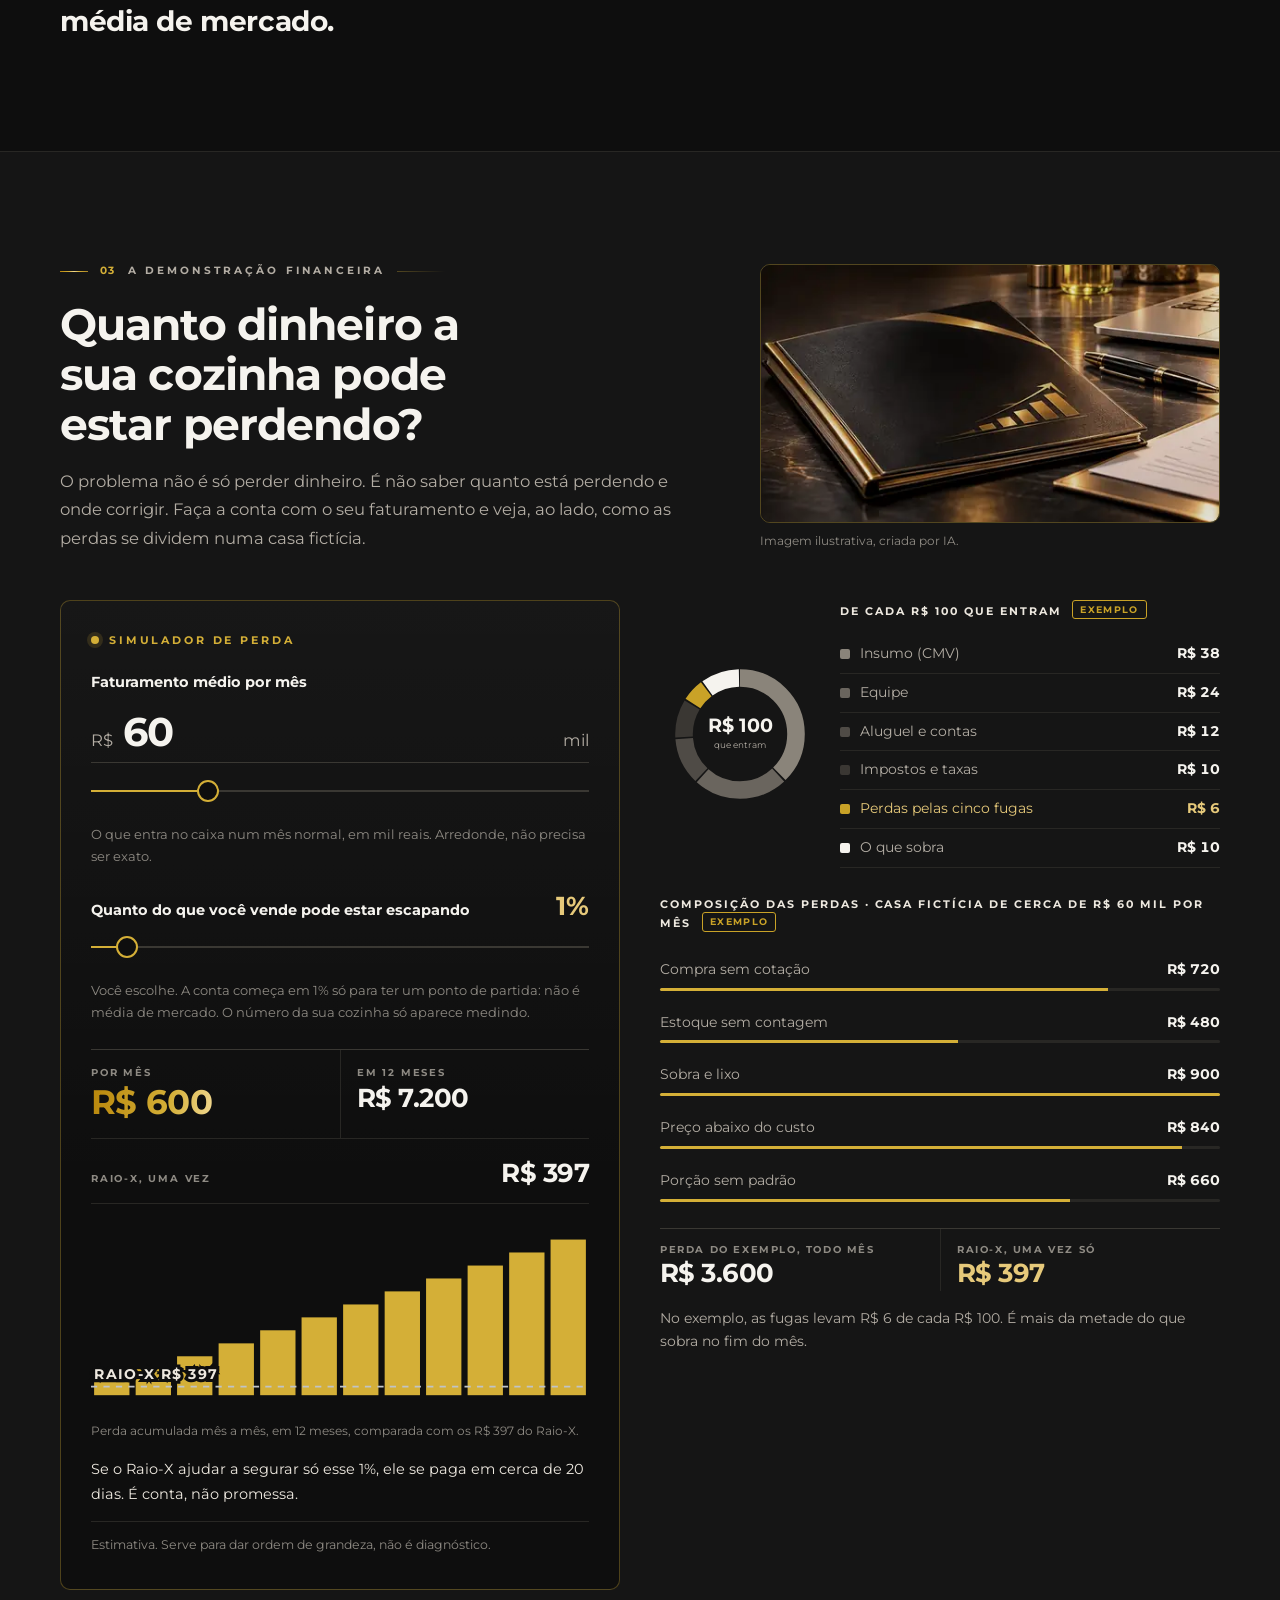
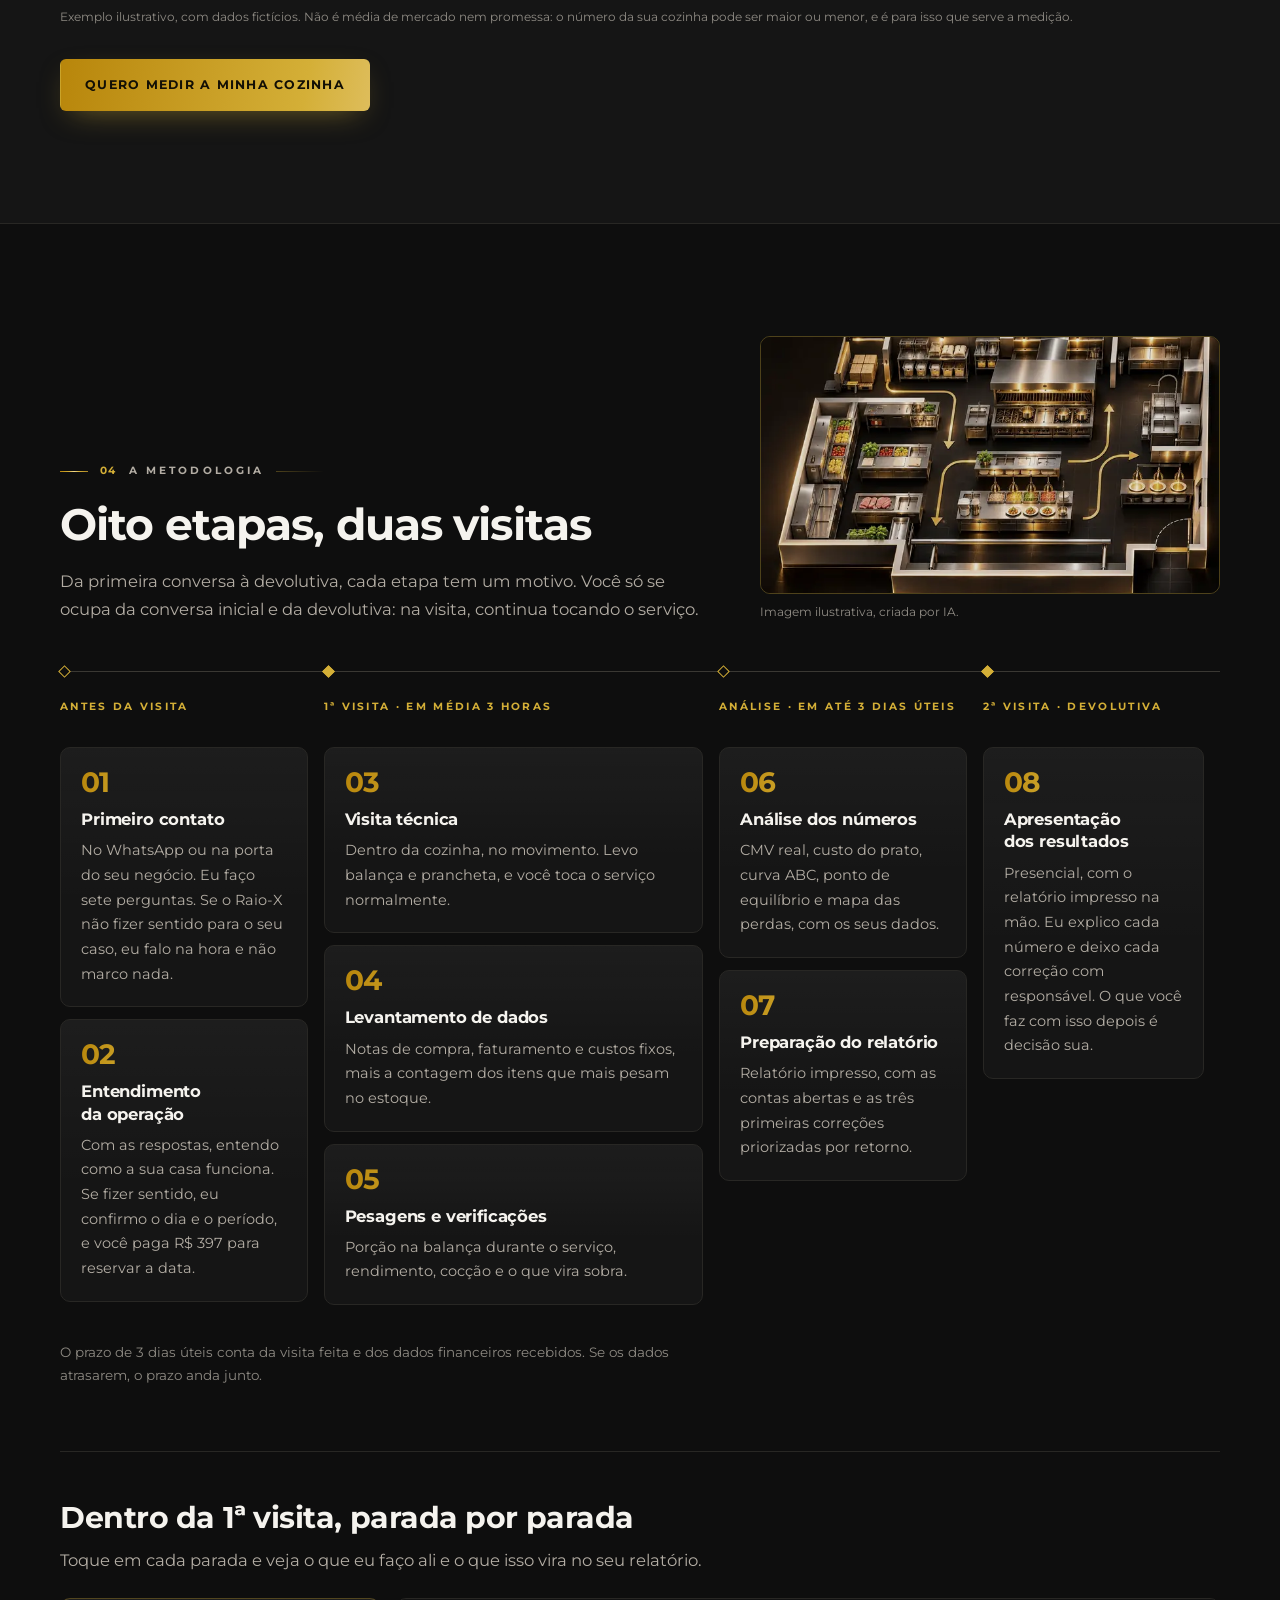
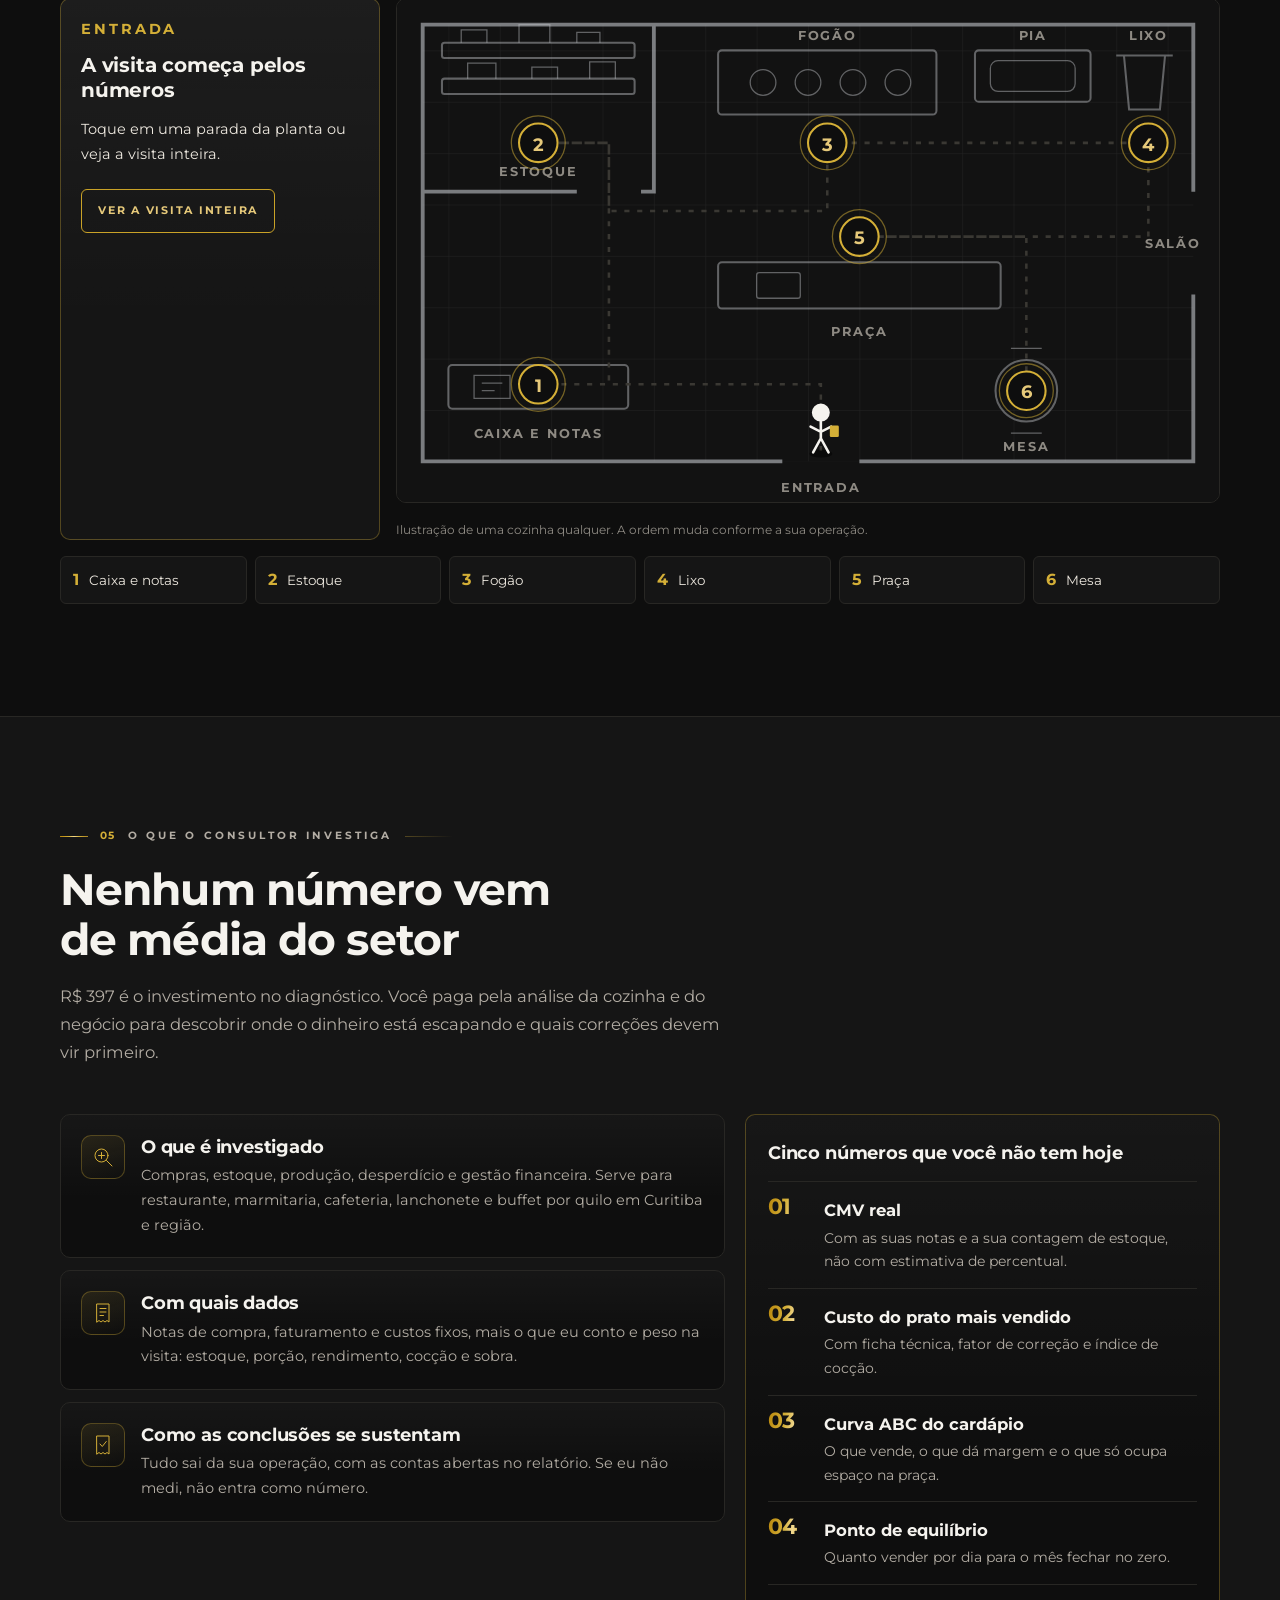
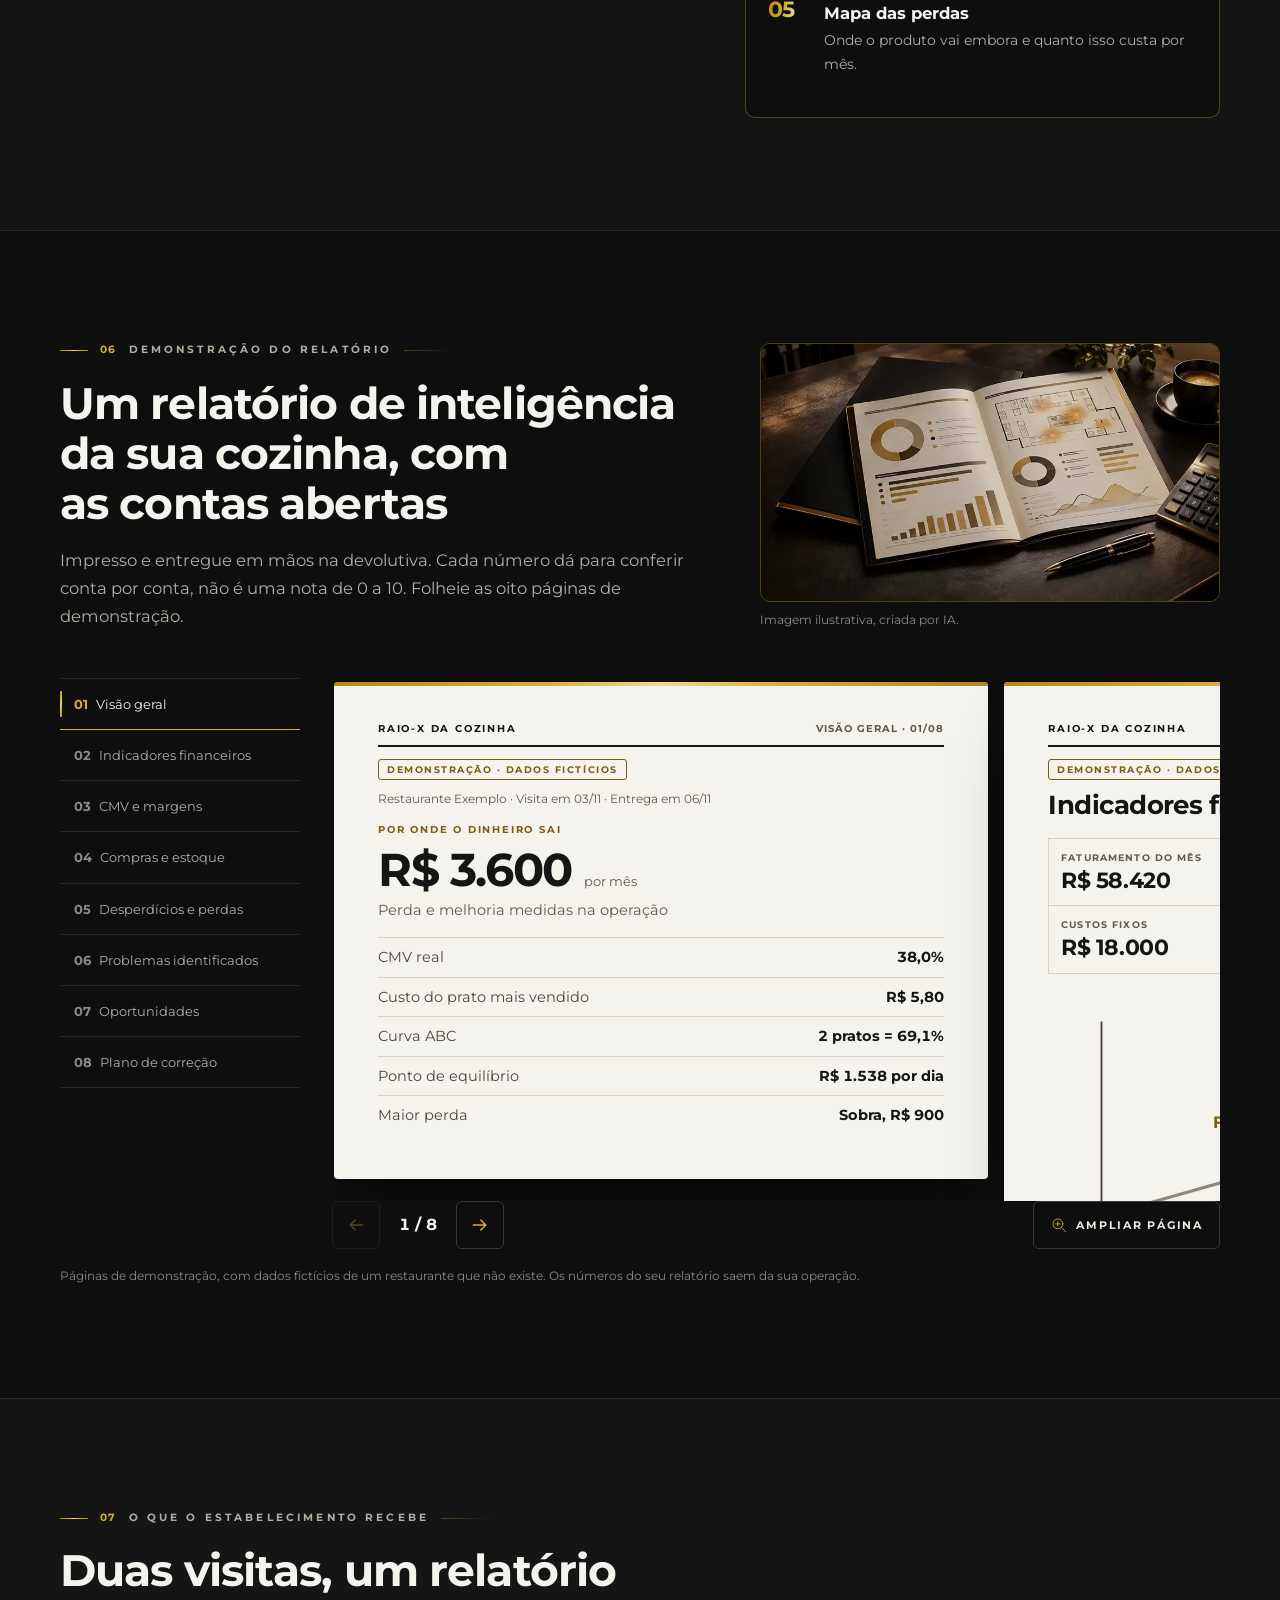
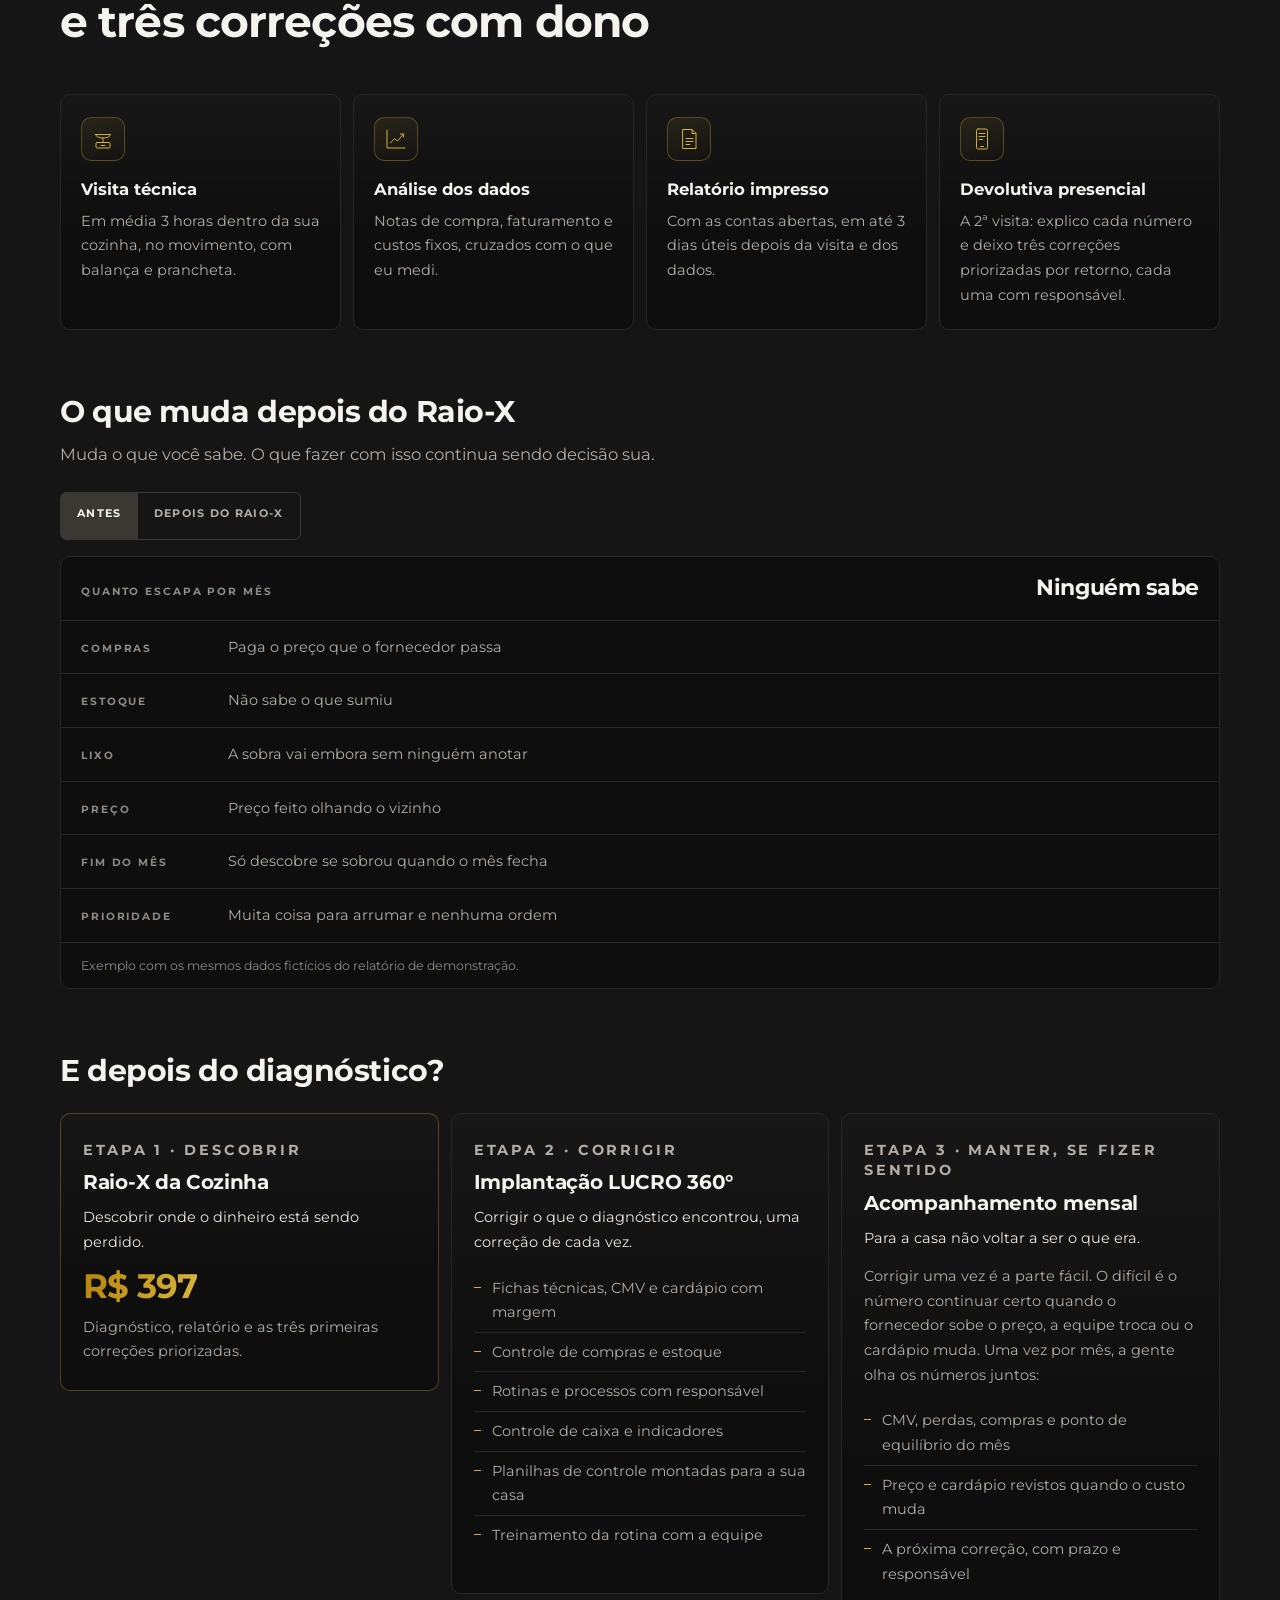
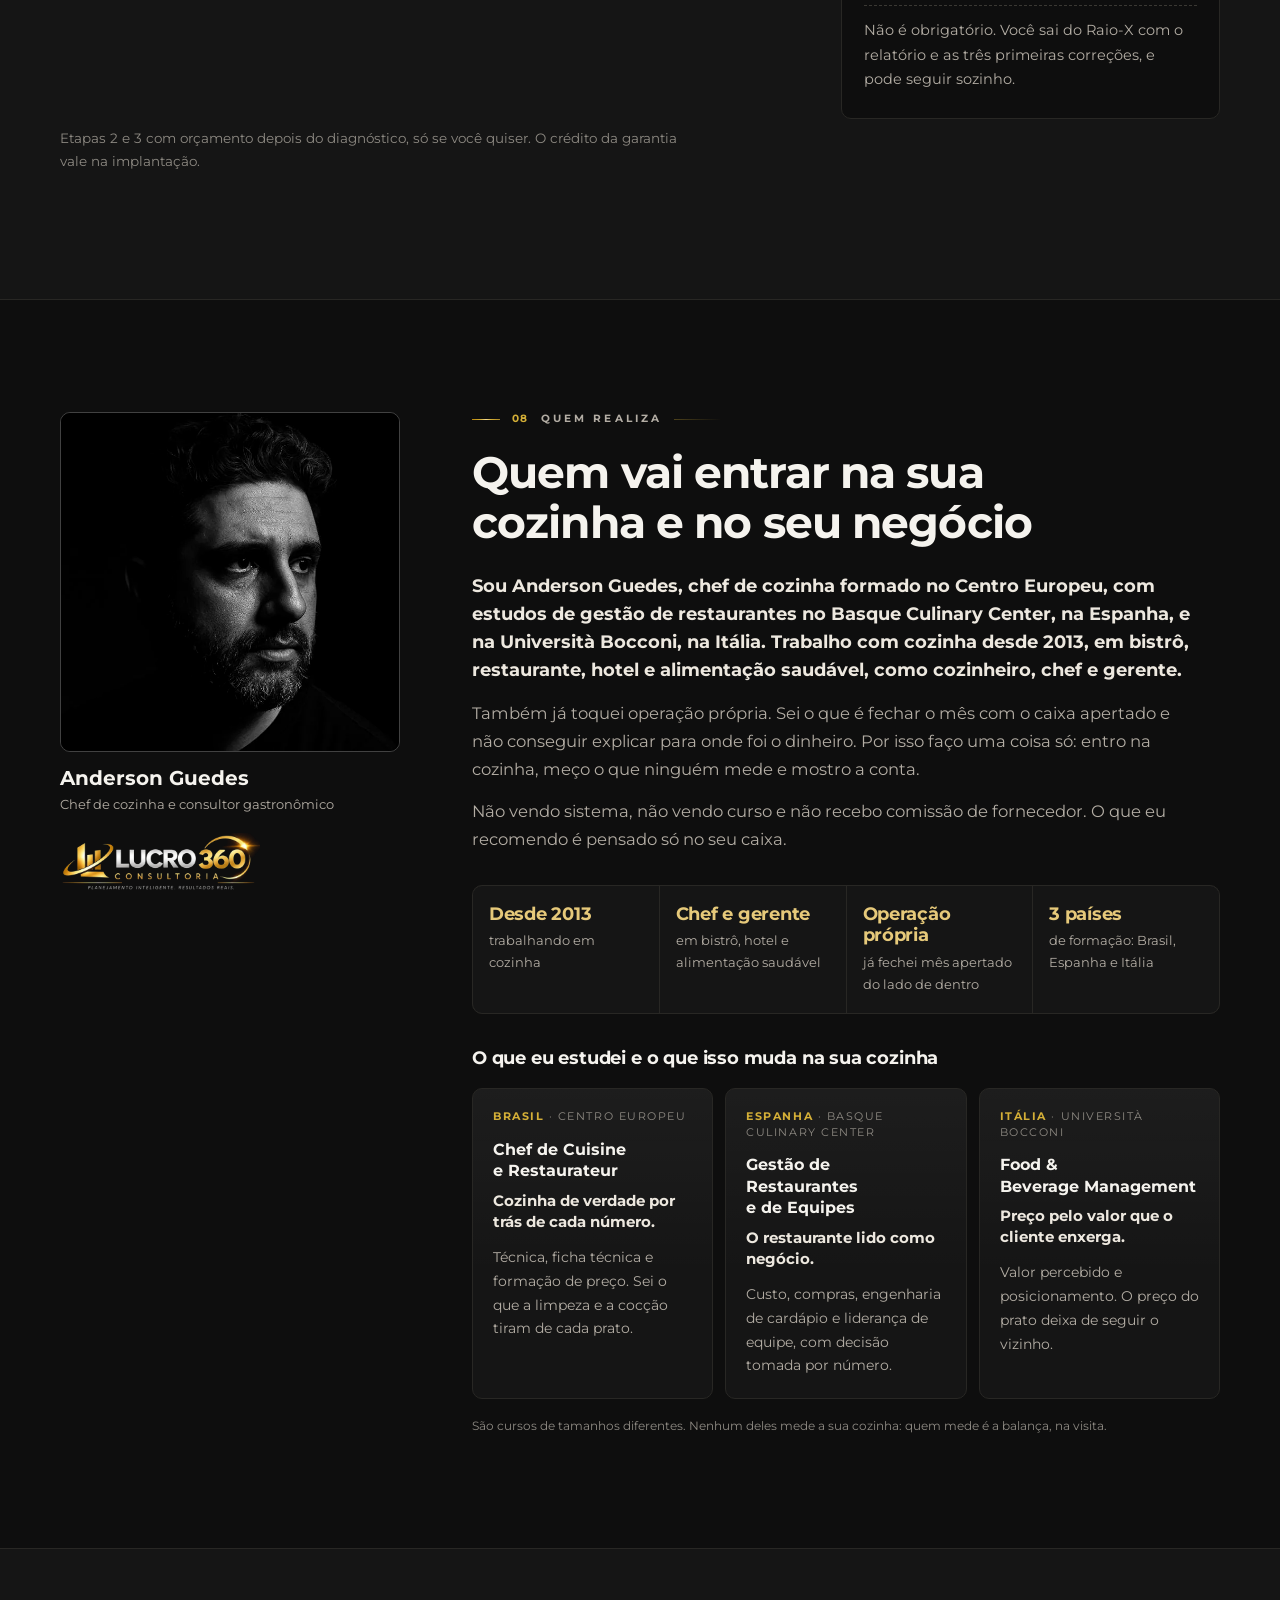
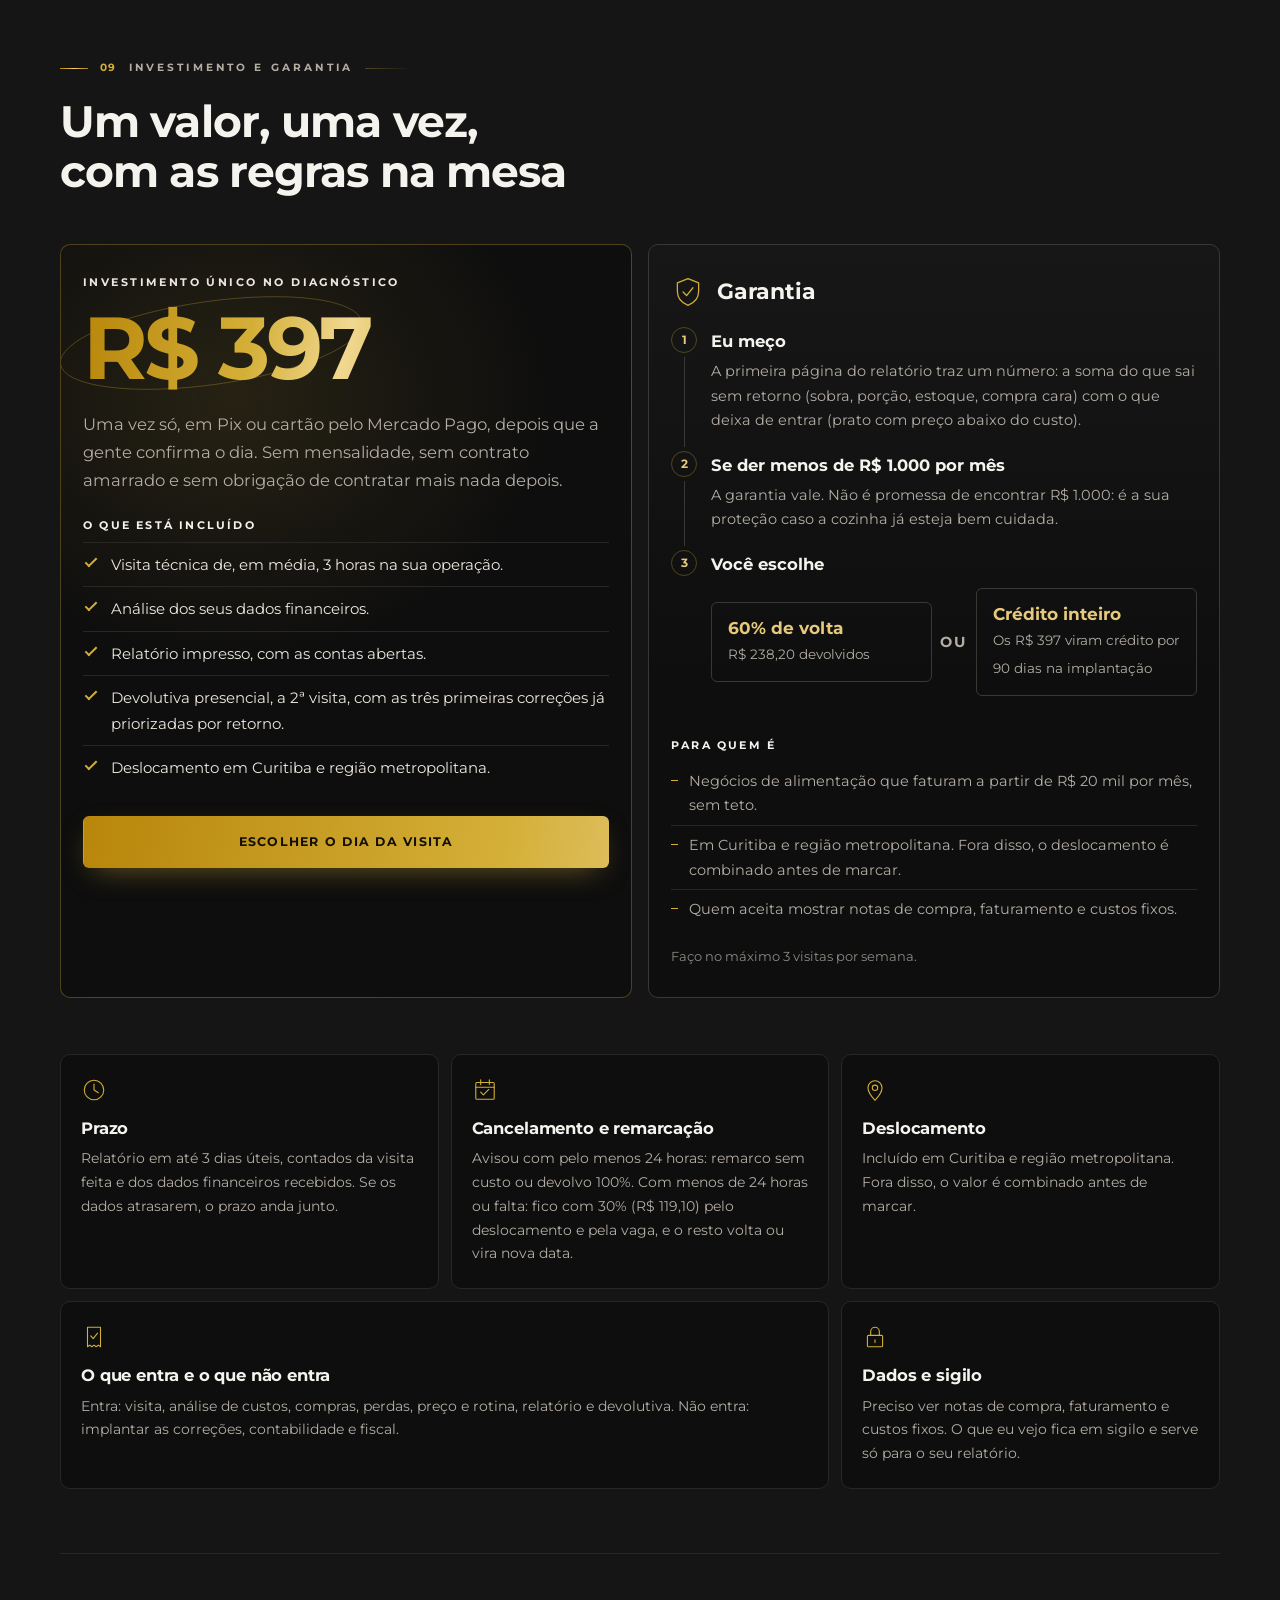
==== commit 8e80fc3e: "Raio-X 2.1: imagens novas das cinco fontes, Gestão financeira em vetor e Produção estreita - Cinco f" ====
--- a/index.html
+++ b/index.html
@@ -30,8 +30,8 @@
 <link rel="icon" href="favicon.svg" type="image/svg+xml">
 <link rel="preload" href="fontes/montserrat-700.woff2" as="font" type="font/woff2" crossorigin>
 <link rel="preload" href="fontes/montserrat-400.woff2" as="font" type="font/woff2" crossorigin>
-<link rel="preload" href="img/05_cozinha_profissional.webp" as="image" type="image/webp" imagesrcset="img/05_cozinha_profissional-p.webp 540w, img/05_cozinha_profissional.webp 1026w" imagesizes="(min-width: 1024px) 46vw, 100vw">
-<link rel="stylesheet" href="css/estilo.css?v=3">
+<link rel="preload" href="img/05_cozinha_profissional.webp" as="image" type="image/webp" media="(min-width: 1024px)" fetchpriority="high" imagesrcset="img/05_cozinha_profissional-m.webp 760w, img/05_cozinha_profissional.webp 1026w" imagesizes="46vw">
+<link rel="stylesheet" href="css/estilo.css?v=6">
 <script>document.documentElement.className = "js";</script>
 <script type="application/ld+json">
 {"@context":"https://schema.org","@graph":[{"@type":"WebSite","@id":"https://maverickguedes77-hue.github.io/raiox-cozinha/#site","url":"https://maverickguedes77-hue.github.io/raiox-cozinha/","name":"Raio-X da Cozinha","inLanguage":"pt-BR"},{"@type":"Person","@id":"https://maverickguedes77-hue.github.io/raiox-cozinha/#anderson","name":"Anderson Guedes","jobTitle":"Chef de cozinha e consultor gastronômico","image":"https://maverickguedes77-hue.github.io/raiox-cozinha/img/anderson.webp","telephone":"+5541998824094","alumniOf":[{"@type":"EducationalOrganization","name":"Centro Europeu"},{"@type":"EducationalOrganization","name":"Basque Culinary Center"},{"@type":"EducationalOrganization","name":"Università Bocconi"}]},{"@type":"ProfessionalService","@id":"https://maverickguedes77-hue.github.io/raiox-cozinha/#negocio","name":"Anderson Guedes · Raio-X da Cozinha","url":"https://maverickguedes77-hue.github.io/raiox-cozinha/","description":"Diagnóstico de custos, compras, estoque, produção, desperdício e gestão para restaurantes, marmitarias, cafeterias, lanchonetes e buffets por quilo.","image":"https://maverickguedes77-hue.github.io/raiox-cozinha/img/og-3.jpg","logo":"https://maverickguedes77-hue.github.io/raiox-cozinha/img/logo-lucro360.webp","telephone":"+5541998824094","priceRange":"R$ 397","taxID":"35.414.930/0001-76","founder":{"@id":"https://maverickguedes77-hue.github.io/raiox-cozinha/#anderson"},"address":{"@type":"PostalAddress","addressLocality":"Curitiba","addressRegion":"PR","addressCountry":"BR"},"areaServed":[{"@type":"City","name":"Curitiba"},{"@type":"AdministrativeArea","name":"Região Metropolitana de Curitiba"}]},{"@type":"Service","@id":"https://maverickguedes77-hue.github.io/raiox-cozinha/#raiox","name":"Raio-X da Cozinha","serviceType":"Diagnóstico de gestão para restaurantes","provider":{"@id":"https://maverickguedes77-hue.github.io/raiox-cozinha/#negocio"},"areaServed":{"@type":"City","name":"Curitiba"},"offers":{"@type":"Offer","price":"397.00","priceCurrency":"BRL","url":"https://maverickguedes77-hue.github.io/raiox-cozinha/#agendar","availability":"https://schema.org/InStock"}},{"@type":"FAQPage","@id":"https://maverickguedes77-hue.github.io/raiox-cozinha/#perguntas","mainEntity":[{"@type":"Question","name":"R$ 397 está caro.","acceptedAnswer":{"@type":"Answer","text":"Pense assim: numa casa que fatura R$ 60 mil por mês, cada 1% que escapa em sobra, porção maior ou compra mais cara são R$ 600 por mês, todo mês. O diagnóstico custa R$ 397, uma vez. São, em média, oito horas de trabalho meu: cerca de três dentro da sua cozinha e o resto em análise e relatório. É estimativa e muda com o tamanho da casa. E se eu medir menos de R$ 1.000 por mês, a garantia vale."}},{"@type":"Question","name":"E se você não achar nada?","acceptedAnswer":{"@type":"Answer","text":"Aí a sua cozinha está bem cuidada, e eu te digo isso com os números na mão. Se a perda e a melhoria medidas somarem menos de R$ 1.000 por mês, você escolhe: 60% de volta ou o valor inteiro em crédito por 90 dias."}},{"@type":"Question","name":"Quantas visitas estão incluídas?","acceptedAnswer":{"@type":"Answer","text":"Duas, as duas nos R$ 397: a visita técnica, em média 3 horas dentro da sua cozinha, e a devolutiva presencial, quando eu entrego o relatório impresso e explico cada número."}},{"@type":"Question","name":"Não quero mostrar os meus números.","acceptedAnswer":{"@type":"Answer","text":"Sem notas de compra, faturamento e custos fixos não dá para calcular nada. O que eu vejo fica em sigilo e serve só para o seu relatório. Imposto não é meu assunto: eu olho grama, perda e nota de compra. Fisco é entre você e o seu contador."}},{"@type":"Question","name":"Já contratei consultoria e não mudou nada.","acceptedAnswer":{"@type":"Answer","text":"Normalmente porque o trabalho parou no diagnóstico. O relatório é bonito, ninguém executa e seis meses depois está tudo igual. Por isso a devolutiva do Raio-X sai com três correções priorizadas e com responsável definido, não com uma lista de trinta recomendações."}},{"@type":"Question","name":"Não tenho tempo para isso.","acceptedAnswer":{"@type":"Answer","text":"A visita é no seu horário de operação e você continua tocando o serviço. O que consome tempo seu são a conversa inicial e a devolutiva."}},{"@type":"Question","name":"Meu contador já cuida disso.","acceptedAnswer":{"@type":"Answer","text":"Contador cuida do fiscal: imposto, folha, obrigação acessória. CMV de ficha técnica, perda de produção e ponto de equilíbrio são gestão, não contabilidade. São coisas diferentes e as duas são necessárias."}},{"@type":"Question","name":"Você vai mexer na minha equipe?","acceptedAnswer":{"@type":"Answer","text":"Não. Eu observo a operação e converso com quem você autorizar. Decisão sobre pessoa é sua, sempre."}},{"@type":"Question","name":"Vou precisar comprar algum sistema?","acceptedAnswer":{"@type":"Answer","text":"Não. O Raio-X não exige sistema nenhum. Se você contratar a implantação, a casa recebe as planilhas de controle já montadas para ela."}},{"@type":"Question","name":"Meu negócio é muito pequeno.","acceptedAnswer":{"@type":"Answer","text":"Pode ser, e eu te digo isso com honestidade na primeira conversa. Veja acima quando eu digo não."}},{"@type":"Question","name":"Você atende restaurante grande?","acceptedAnswer":{"@type":"Answer","text":"Atendo. Meu foco são os negócios pequenos de alimentação, mas restaurante de médio e grande porte também entra. Em casa maior, a gente combina o tempo de visita na conversa."}},{"@type":"Question","name":"O que é CMV?","acceptedAnswer":{"@type":"Answer","text":"CMV é o custo da mercadoria vendida: quanto do que você fatura vira insumo. Muita cozinha calcula por estimativa. No Raio-X, ele sai das suas notas e da sua contagem de estoque."}},{"@type":"Question","name":"Quanto custa uma consultoria para restaurante em Curitiba?","acceptedAnswer":{"@type":"Answer","text":"O Raio-X da Cozinha custa R$ 397 e cobre só o diagnóstico. Se você quiser ajuda para implantar as correções, eu passo o valor depois da devolutiva, conforme o tamanho da casa."}}]}]}
@@ -107,14 +107,14 @@
         <div><dt>Relatório</dt><dd>3 dias <small>úteis</small></dd></div>
       </dl>
       <div class="autoridade">
-        <img src="img/anderson.webp" width="640" height="640" alt="" loading="eager">
+        <img src="img/anderson-p.webp" width="120" height="120" alt="" decoding="async">
         <p><strong>Anderson Guedes</strong>, chef de cozinha desde 2013. Formação no Centro Europeu, no Basque Culinary Center e na Università Bocconi. <a data-wa="RAIOX-TOPO" href="https://wa.me/5541998824094?text=Oi%20Anderson%2C%20vi%20a%20sua%20p%C3%A1gina%20e%20quero%20entender%20o%20Raio-X%20da%20Cozinha.%20%5BRAIOX-TOPO%5D" target="_blank" rel="noopener">Falar no WhatsApp</a></p>
       </div>
     </div>
 
     <figure class="heroi-foto">
       <div class="heroi-quadro">
-        <img src="img/05_cozinha_profissional.webp" srcset="img/05_cozinha_profissional-p.webp 540w, img/05_cozinha_profissional.webp 1026w" sizes="(min-width: 1024px) 46vw, 100vw" width="1026" height="1116" alt="Cozinha profissional de inox com forno combinado, prateleiras de panelas e bancada de preparo." fetchpriority="high">
+        <img src="img/05_cozinha_profissional.webp" srcset="img/05_cozinha_profissional-p.webp 540w, img/05_cozinha_profissional-m.webp 760w, img/05_cozinha_profissional.webp 1026w" sizes="(min-width: 1024px) 46vw, calc(100vw - 40px)" width="1026" height="1116" decoding="async" alt="Cozinha profissional de inox com fogão, forno combinado, prateleiras de panelas e luminárias de luz quente.">
         <svg class="heroi-planta" viewBox="0 0 662 720" aria-hidden="true" focusable="false">
           <defs>
             <pattern id="heroi-grade" width="48" height="48" patternUnits="userSpaceOnUse"><path d="M48 0H0V48" fill="none" stroke="#C0C3C8" stroke-opacity=".08" stroke-width="1"/></pattern>
@@ -126,11 +126,11 @@
             <path d="M30 60V690M22 60h16M22 690h16M26 220h8M24 375h12M26 530h8"/>
           </g>
           <text class="cota-texto" x="331" y="18" text-anchor="middle">LEITURA DA OPERAÇÃO</text>
-          <g class="inspecao" style="--i:0"><path class="guia" d="M612 372 L560 430 H440"/><circle class="anel" cx="612" cy="372" r="15"/><circle class="ponto" cx="612" cy="372" r="4.5"/><text x="554" y="422" text-anchor="end">01 COMPRAS</text></g>
-          <g class="inspecao" style="--i:1"><path class="guia" d="M361 196 L405 140 H520"/><circle class="anel" cx="361" cy="196" r="15"/><circle class="ponto" cx="361" cy="196" r="4.5"/><text x="411" y="132">02 ESTOQUE</text></g>
-          <g class="inspecao" style="--i:2"><path class="guia" d="M112 300 L150 360 H262"/><circle class="anel" cx="112" cy="300" r="15"/><circle class="ponto" cx="112" cy="300" r="4.5"/><text x="156" y="352">03 PRODUÇÃO</text></g>
-          <g class="inspecao" style="--i:3"><path class="guia" d="M300 590 L350 640 H490"/><circle class="anel" cx="300" cy="590" r="15"/><circle class="ponto" cx="300" cy="590" r="4.5"/><text x="356" y="632">04 DESPERDÍCIO</text></g>
-          <g class="inspecao" style="--i:4"><path class="guia" d="M566 236 L520 284 H420"/><circle class="anel" cx="566" cy="236" r="15"/><circle class="ponto" cx="566" cy="236" r="4.5"/><text x="514" y="276" text-anchor="end">05 GESTÃO</text></g>
+          <g class="inspecao" style="--i:0"><path class="guia" d="M619 510 L575 462 H450"/><circle class="anel" cx="619" cy="510" r="15"/><circle class="ponto" cx="619" cy="510" r="4.5"/><text x="569" y="454" text-anchor="end">01 COMPRAS</text></g>
+          <g class="inspecao" style="--i:1"><path class="guia" d="M490 258 L530 200 H640"/><circle class="anel" cx="490" cy="258" r="15"/><circle class="ponto" cx="490" cy="258" r="4.5"/><text x="530" y="192">02 ESTOQUE</text></g>
+          <g class="inspecao" style="--i:2"><path class="guia" d="M71 400 L110 452 H240"/><circle class="anel" cx="71" cy="400" r="15"/><circle class="ponto" cx="71" cy="400" r="4.5"/><text x="114" y="444">03 PRODUÇÃO</text></g>
+          <g class="inspecao" style="--i:3"><path class="guia" d="M329 581 L372 632 H530"/><circle class="anel" cx="329" cy="581" r="15"/><circle class="ponto" cx="329" cy="581" r="4.5"/><text x="376" y="624">04 DESPERDÍCIO</text></g>
+          <g class="inspecao" style="--i:4"><path class="guia" d="M245 310 L288 258 H400"/><circle class="anel" cx="245" cy="310" r="15"/><circle class="ponto" cx="245" cy="310" r="4.5"/><text x="292" y="250">05 GESTÃO</text></g>
           <rect class="feixe" x="0" y="-120" width="662" height="120" fill="url(#heroi-feixe)"/>
           <path class="canto" d="M10 46V10h36M616 10h36v36M652 674v36h-36M46 710H10v-36"/>
         </svg>
@@ -143,7 +143,7 @@
 <!-- 2 · O problema invisível -->
 <section class="problema" id="problema" aria-labelledby="problema-titulo">
   <div class="problema-cena">
-    <img src="img/cena-diagnostico.webp" srcset="img/cena-diagnostico-p.webp 640w, img/cena-diagnostico.webp 1150w" sizes="100vw" width="1150" height="452" loading="lazy" alt="Cozinha em serviço, com panelas no fogo e insumos separados em cubas de inox.">
+    <img src="img/cena-diagnostico.webp" srcset="img/cena-diagnostico-p.webp 640w, img/cena-diagnostico.webp 1150w" sizes="100vw" width="1150" height="452" loading="lazy" decoding="async" alt="Cozinha em serviço, com panelas no fogo e insumos separados em cubas de inox.">
   </div>
   <div class="conteudo problema-grade">
     <div>
@@ -170,7 +170,7 @@
 
     <ol class="areas">
       <li class="area">
-        <figure class="area-foto"><img class="foco-60" src="img/04_conferencia_hortifruti.webp" srcset="img/04_conferencia_hortifruti-p.webp 640w, img/04_conferencia_hortifruti.webp 1300w" sizes="(min-width: 768px) 42vw, 100vw" width="1300" height="556" loading="lazy" alt="Caixas de tomate e pimentão ao lado da balança com carne embalada e de uma prancheta em branco, na conferência do recebimento."><figcaption><span>01</span>Compras</figcaption></figure>
+        <figure class="area-foto"><picture><source media="(min-width: 1024px)" srcset="img/04_conferencia_hortifruti-quadro.webp" width="670" height="518"><img class="foco-compras" src="img/04_conferencia_hortifruti.webp" srcset="img/04_conferencia_hortifruti-p.webp 640w, img/04_conferencia_hortifruti-m.webp 800w, img/04_conferencia_hortifruti.webp 1210w" sizes="(min-width: 1024px) 50vw, calc(100vw - 40px)" width="1210" height="518" loading="lazy" decoding="async" alt="Caixas de tomate, pimentão e folhas ao lado da balança com carne embalada e de uma prancheta, na conferência do recebimento."></picture><figcaption><span>01</span>Compras</figcaption></figure>
         <div class="area-corpo">
           <p class="area-numero"><span class="icone-quadro"><svg aria-hidden="true"><use href="#i-nota"/></svg></span>Fonte 01 · Compras</p>
           <h3>Você compra no escuro</h3>
@@ -183,7 +183,7 @@
         </div>
       </li>
       <li class="area">
-        <figure class="area-foto"><img src="img/03_estoque_organizado.webp" srcset="img/03_estoque_organizado-p.webp 640w, img/03_estoque_organizado.webp 1200w" sizes="(min-width: 768px) 42vw, 100vw" width="1200" height="881" loading="lazy" alt="Prateleiras de aço com potes de estoque seco etiquetados por categoria e geladeira de portas de vidro ao lado."><figcaption><span>02</span>Estoque</figcaption></figure>
+        <figure class="area-foto"><img src="img/03_estoque_organizado.webp" srcset="img/03_estoque_organizado-p.webp 640w, img/03_estoque_organizado-m.webp 800w, img/03_estoque_organizado.webp 1200w" sizes="(min-width: 1024px) 50vw, calc(100vw - 40px)" width="1200" height="881" loading="lazy" decoding="async" alt="Prateleiras de aço com potes transparentes de grãos, massas e temperos, e geladeira de portas de vidro com hortaliças."><figcaption><span>02</span>Estoque</figcaption></figure>
         <div class="area-corpo">
           <p class="area-numero"><span class="icone-quadro"><svg aria-hidden="true"><use href="#i-estante"/></svg></span>Fonte 02 · Estoque</p>
           <h3>Você não sabe o que é seu</h3>
@@ -195,8 +195,8 @@
           </dl>
         </div>
       </li>
-      <li class="area">
-        <figure class="area-foto"><img src="img/cena-producao.webp" width="552" height="452" loading="lazy" alt="Mãos de luvas pretas colocando carne em cubos numa tigela sobre a balança de cozinha."><figcaption><span>03</span>Produção</figcaption></figure>
+      <li class="area area-estreita">
+        <figure class="area-foto"><img src="img/cena-producao.webp" width="552" height="452" loading="lazy" decoding="async" alt="Mãos de luvas pretas colocando carne em cubos numa tigela sobre a balança de cozinha."><figcaption><span>03</span>Produção</figcaption></figure>
         <div class="area-corpo">
           <p class="area-numero"><span class="icone-quadro"><svg aria-hidden="true"><use href="#i-balanca"/></svg></span>Fonte 03 · Produção</p>
           <h3>Cada um faz de um jeito</h3>
@@ -209,7 +209,7 @@
         </div>
       </li>
       <li class="area">
-        <figure class="area-foto"><img class="foco-direita" src="img/01_cuba_gastronomica.webp" srcset="img/01_cuba_gastronomica-p.webp 640w, img/01_cuba_gastronomica.webp 1200w" sizes="(min-width: 768px) 42vw, 100vw" width="1200" height="930" loading="lazy" alt="Mão despejando sobras de vegetais de uma cuba de inox na lixeira, ao lado de uma bandeja de legumes frescos."><figcaption><span>04</span>Desperdício</figcaption></figure>
+        <figure class="area-foto"><img class="foco-60" src="img/01_cuba_gastronomica.webp" srcset="img/01_cuba_gastronomica-p.webp 640w, img/01_cuba_gastronomica-m.webp 800w, img/01_cuba_gastronomica.webp 1200w" sizes="(min-width: 1024px) 50vw, calc(100vw - 40px)" width="1200" height="930" loading="lazy" decoding="async" alt="Mãos de cozinheiro separando cascas e aparas de vegetais numa cuba de inox sobre a bancada."><figcaption><span>04</span>Desperdício</figcaption></figure>
         <div class="area-corpo">
           <p class="area-numero"><span class="icone-quadro"><svg aria-hidden="true"><use href="#i-lixo"/></svg></span>Fonte 04 · Desperdício</p>
           <h3>O dinheiro vai pro lixo</h3>
@@ -222,7 +222,36 @@
         </div>
       </li>
       <li class="area">
-        <figure class="area-foto"><img src="img/02_prato_ficha_tecnica.webp" srcset="img/02_prato_ficha_tecnica-p.webp 640w, img/02_prato_ficha_tecnica.webp 1200w" sizes="(min-width: 768px) 42vw, 100vw" width="1200" height="900" loading="lazy" alt="Prato de peixe grelhado sobre a bancada, com tablet, prancheta e calculadora para o cálculo do custo."><figcaption><span>05</span>Gestão financeira</figcaption></figure>
+        <figure class="area-foto"><svg class="area-ilustra" viewBox="0 0 640 480" preserveAspectRatio="xMidYMid slice" role="img" aria-label="Ilustração em traço dourado e prata: pasta de controle, documentos financeiros sem valores, calculadora de visor apagado e pilhas de moedas sobre uma grade técnica.">
+          <defs>
+            <linearGradient id="fin-fundo" x1="0" y1="0" x2="1" y2="1"><stop offset="0" stop-color="#1B1A17"/><stop offset="1" stop-color="#0B0B0B"/></linearGradient>
+            <linearGradient id="fin-ouro" x1="0" y1="0" x2="1" y2="1"><stop offset="0" stop-color="#B8860B"/><stop offset=".5" stop-color="#E6C97A"/><stop offset="1" stop-color="#A98524"/></linearGradient>
+            <radialGradient id="fin-luz" cx=".62" cy=".3" r=".6"><stop offset="0" stop-color="#D4AF37" stop-opacity=".16"/><stop offset="1" stop-color="#D4AF37" stop-opacity="0"/></radialGradient>
+            <pattern id="fin-grade" width="32" height="32" patternUnits="userSpaceOnUse"><path d="M32 0H0V32" fill="none" stroke="#C0C3C8" stroke-opacity=".07"/></pattern>
+          </defs>
+          <rect width="640" height="480" fill="url(#fin-fundo)"/>
+          <rect width="640" height="480" fill="url(#fin-grade)"/>
+          <rect width="640" height="480" fill="url(#fin-luz)"/>
+          <!-- análise abstrata: órbitas e mira, sem valores -->
+          <g class="fin-orbita"><circle cx="470" cy="150" r="92"/><circle cx="470" cy="150" r="62"/><path d="M470 40v40M470 220v40M360 150h40M540 150h40"/><path class="fin-arco" d="M470 58a92 92 0 0 1 86 60"/></g>
+          <path class="fin-curva" d="M96 410C170 380 210 396 260 360S350 300 420 318 520 280 580 240"/>
+          <g class="fin-ponto"><circle cx="260" cy="360" r="4"/><circle cx="420" cy="318" r="4"/><circle cx="580" cy="240" r="4"/></g>
+          <!-- pasta de controle -->
+          <path class="fin-pasta" d="M96 128h70l14 14h120a8 8 0 0 1 8 8v190a8 8 0 0 1-8 8H104a8 8 0 0 1-8-8z"/>
+          <!-- documentos -->
+          <rect class="fin-doc fin-doc-atras" x="132" y="132" width="180" height="200" rx="4" transform="rotate(-5 222 232)"/>
+          <rect class="fin-doc" x="136" y="146" width="180" height="200" rx="4"/>
+          <path class="fin-doc-titulo" d="M150 156h70"/>
+          <path class="fin-linha" d="M150 170H290"/><path class="fin-linha" d="M150 186H300"/><path class="fin-linha" d="M150 202H260"/><path class="fin-linha" d="M150 226H296"/><path class="fin-linha" d="M150 242H240"/><path class="fin-linha" d="M150 266H290"/><path class="fin-linha" d="M150 282H270"/>
+          <path class="fin-check" d="M152 304l8 8 14-16M190 306h80"/>
+          <!-- calculadora -->
+          <rect class="fin-calc" x="388" y="196" width="146" height="196" rx="12"/>
+          <rect class="fin-visor" x="402" y="212" width="118" height="36" rx="5"/>
+          <g class="fin-botoes"><rect class="b" x="402" y="262" width="22" height="16" rx="3"/><rect class="b" x="432" y="262" width="22" height="16" rx="3"/><rect class="b" x="462" y="262" width="22" height="16" rx="3"/><rect class="b-ouro" x="492" y="262" width="22" height="16" rx="3"/><rect class="b" x="402" y="286" width="22" height="16" rx="3"/><rect class="b" x="432" y="286" width="22" height="16" rx="3"/><rect class="b" x="462" y="286" width="22" height="16" rx="3"/><rect class="b-ouro" x="492" y="286" width="22" height="16" rx="3"/><rect class="b" x="402" y="310" width="22" height="16" rx="3"/><rect class="b" x="432" y="310" width="22" height="16" rx="3"/><rect class="b" x="462" y="310" width="22" height="16" rx="3"/><rect class="b-ouro" x="492" y="310" width="22" height="16" rx="3"/><rect class="b" x="402" y="334" width="22" height="16" rx="3"/><rect class="b" x="432" y="334" width="22" height="16" rx="3"/><rect class="b" x="462" y="334" width="22" height="16" rx="3"/><rect class="b-ouro" x="492" y="334" width="22" height="16" rx="3"/><rect class="b" x="402" y="358" width="22" height="16" rx="3"/><rect class="b" x="432" y="358" width="22" height="16" rx="3"/><rect class="b" x="462" y="358" width="22" height="16" rx="3"/><rect class="b-ouro" x="492" y="358" width="22" height="16" rx="3"/></g>
+          <!-- moedas -->
+          <g class="fin-moedas"><ellipse cx="584" cy="414" rx="34" ry="10"/><path d="M550 414v-12M618 414v-12"/><ellipse cx="584" cy="402" rx="34" ry="10"/><path d="M550 402v-12M618 402v-12"/><ellipse cx="584" cy="390" rx="34" ry="10"/><path d="M550 390v-12M618 390v-12"/><ellipse cx="584" cy="378" rx="34" ry="10"/><path d="M550 378v-12M618 378v-12"/><ellipse class="fin-moeda-topo" cx="584" cy="366" rx="34" ry="10"/></g>
+          <path class="fin-canto" d="M16 52V16h36M588 16h36v36M624 428v36h-36M52 464H16v-36"/>
+        </svg><figcaption><span>05</span>Gestão financeira</figcaption></figure>
         <div class="area-corpo">
           <p class="area-numero"><span class="icone-quadro"><svg aria-hidden="true"><use href="#i-grafico"/></svg></span>Fonte 05 · Gestão financeira</p>
           <h3>Seu preço foi chutado</h3>
@@ -249,7 +278,7 @@
         <h2 id="quanto-titulo">Quanto dinheiro a sua cozinha pode estar perdendo?</h2>
         <p class="cabeca-texto">O problema não é só perder dinheiro. É não saber quanto está perdendo e onde corrigir. Faça a conta com o seu faturamento e veja, ao lado, como as perdas se dividem numa casa fictícia.</p>
       </div>
-      <figure class="cena-lateral"><img src="img/cena-financeiro.webp" srcset="img/cena-financeiro-p.webp 560w, img/cena-financeiro.webp 950w" sizes="(min-width: 1024px) 40vw, 100vw" width="950" height="471" loading="lazy" alt="Caderno preto com detalhe dourado e caneta sobre a mesa, ao lado de uma prancheta."><figcaption>Imagem ilustrativa, criada por IA.</figcaption></figure>
+      <figure class="cena-lateral"><img src="img/cena-financeiro.webp" srcset="img/cena-financeiro-p.webp 560w, img/cena-financeiro.webp 950w" sizes="(min-width: 1024px) 40vw, 100vw" width="950" height="471" loading="lazy" decoding="async" alt="Caderno preto com detalhe dourado e caneta sobre a mesa, ao lado de uma prancheta."><figcaption>Imagem ilustrativa, criada por IA.</figcaption></figure>
     </header>
     <div class="conta-grade">
       <form class="calc" id="calc" aria-labelledby="calc-titulo" novalidate>
@@ -338,7 +367,7 @@
         <h2 id="como-titulo">Oito etapas, duas visitas</h2>
         <p class="cabeca-texto">Da primeira conversa à devolutiva, cada etapa tem um motivo. Você só se ocupa da conversa inicial e da devolutiva: na visita, continua tocando o serviço.</p>
       </div>
-      <figure class="cena-lateral"><img src="img/cena-processo.webp" srcset="img/cena-processo-p.webp 700w, img/cena-processo.webp 1292w" sizes="(min-width: 1024px) 40vw, 100vw" width="1292" height="840" loading="lazy" alt="Maquete de uma cozinha profissional vista de cima, com setas douradas mostrando o fluxo entre estoque, preparo, fogão e expedição."><figcaption>Imagem ilustrativa, criada por IA.</figcaption></figure>
+      <figure class="cena-lateral"><img src="img/cena-processo.webp" srcset="img/cena-processo-p.webp 700w, img/cena-processo.webp 1292w" sizes="(min-width: 1024px) 40vw, 100vw" width="1292" height="840" loading="lazy" decoding="async" alt="Maquete de uma cozinha profissional vista de cima, com setas douradas mostrando o fluxo entre estoque, preparo, fogão e expedição."><figcaption>Imagem ilustrativa, criada por IA.</figcaption></figure>
     </header>
     <ol class="fases">
       <li class="fase">
@@ -506,7 +535,7 @@
         <h2 id="relatorio-titulo">Um relatório de inteligência da sua cozinha, com as contas abertas</h2>
         <p class="cabeca-texto">Impresso e entregue em mãos na devolutiva. Cada número dá para conferir conta por conta, não é uma nota de 0 a 10. Folheie as oito páginas de demonstração.</p>
       </div>
-      <figure class="cena-lateral"><img src="img/cena-relatorio.webp" srcset="img/cena-relatorio-p.webp 500w, img/cena-relatorio.webp 844w" sizes="(min-width: 1024px) 40vw, 100vw" width="844" height="479" loading="lazy" alt="Relatório impresso aberto sobre a mesa, com gráficos e a planta da cozinha marcada, ao lado de uma xícara de café."><figcaption>Imagem ilustrativa, criada por IA.</figcaption></figure>
+      <figure class="cena-lateral"><img src="img/cena-relatorio.webp" srcset="img/cena-relatorio-p.webp 500w, img/cena-relatorio.webp 844w" sizes="(min-width: 1024px) 40vw, 100vw" width="844" height="479" loading="lazy" decoding="async" alt="Relatório impresso aberto sobre a mesa, com gráficos e a planta da cozinha marcada, ao lado de uma xícara de café."><figcaption>Imagem ilustrativa, criada por IA.</figcaption></figure>
     </header>
     <div class="leitor" id="leitor">
       <ol class="leitor-indice" aria-label="Páginas do relatório">
@@ -983,7 +1012,7 @@
 
 <!-- 12 · Agendamento e contratação -->
 <section class="fechamento" id="fechamento" aria-labelledby="fechamento-titulo">
-  <img class="fechamento-cena" src="img/cena-encerramento.webp" srcset="img/cena-encerramento-p.webp 640w, img/cena-encerramento.webp 1112w" sizes="100vw" width="1112" height="941" loading="lazy" alt="">
+  <img class="fechamento-cena" src="img/cena-encerramento.webp" srcset="img/cena-encerramento-p.webp 640w, img/cena-encerramento.webp 1112w" sizes="100vw" width="1112" height="941" loading="lazy" decoding="async" alt="">
   <div class="conteudo fechamento-texto">
     <p class="rotulo"><span>11</span>Agendamento</p>
     <h2 id="fechamento-titulo">Quanto saiu da sua cozinha no mês passado?</h2>
--- a/css/estilo.css
+++ b/css/estilo.css
@@ -182,6 +182,16 @@
 .area-foto img { width: 100%; height: 100%; object-fit: cover; filter: saturate(.94); transition: transform 1.2s var(--curva), filter .6s var(--curva); }
 .area:hover .area-foto img { transform: scale(1.03); filter: saturate(1); }
 .area-foto .foco-60 { object-position: 58% 50%; }
+.area-foto picture { display: contents; }
+.area-foto .foco-compras { object-position: 58% 50%; }
+/* cartões das fontes lado a lado só a partir de 1024 px; no tablet a foto fica em cima, como no celular */
+@media (min-width: 1024px) {
+  .area { grid-template-columns: minmax(0, 5fr) minmax(0, 7fr); }
+  .area-foto { aspect-ratio: auto; min-height: 100%; }
+  .area:nth-child(even) { grid-template-columns: minmax(0, 7fr) minmax(0, 5fr); }
+  .area:nth-child(even) .area-foto { order: 2; }
+  .area-foto .foco-compras { object-position: 88% 50%; }
+}
 .area-foto .foco-direita { object-position: 80% 50%; }
 .area-foto::after { content: ""; position: absolute; inset: 0; background: linear-gradient(180deg, transparent 50%, rgba(14,14,14,.75)); }
 .area-foto figcaption { position: absolute; z-index: 1; left: 16px; bottom: 14px; display: flex; align-items: baseline; gap: 10px; font: 700 11px/1 var(--texto); letter-spacing: .26em; text-transform: uppercase; color: var(--papel); }
@@ -653,10 +663,6 @@
   :root { --margem: 40px; --bloco: 112px; --cabecalho: 76px; }
   body { font-size: 16.5px; }
   .heroi { padding: 56px 0 88px; }
-  .area { grid-template-columns: minmax(0, 5fr) minmax(0, 7fr); }
-  .area-foto { aspect-ratio: auto; min-height: 100%; }
-  .area:nth-child(even) { grid-template-columns: minmax(0, 7fr) minmax(0, 5fr); }
-  .area:nth-child(even) .area-foto { order: 2; }
   .area-corpo { padding: 32px 32px 30px; }
   .conta-grade { grid-template-columns: minmax(0, 1fr) minmax(0, 1fr); gap: 40px; }
   .calc { padding: 34px 30px; }
@@ -736,6 +742,39 @@
   .area-corpo { padding: 40px 44px 38px; }
 }
 
+
+/* Gestão financeira: ilustração vetorial (nítida em qualquer tela) */
+.area-ilustra { width: 100%; height: 100%; display: block; }
+.fin-orbita { fill: none; stroke: #C0C3C8; stroke-opacity: .28; stroke-width: 1; }
+.fin-orbita .fin-arco { stroke: url(#fin-ouro); stroke-opacity: 1; stroke-width: 2.5; stroke-linecap: round; }
+.fin-curva { fill: none; stroke: url(#fin-ouro); stroke-width: 1.6; stroke-dasharray: 2 6; stroke-linecap: round; }
+.fin-ponto circle { fill: #E6C97A; }
+.fin-pasta { fill: rgba(212,175,55,.06); stroke: url(#fin-ouro); stroke-width: 2; }
+.fin-doc { fill: #F5F3EE; fill-opacity: .07; stroke: #C0C3C8; stroke-opacity: .7; stroke-width: 1.4; }
+.fin-doc-atras { fill-opacity: .03; stroke-opacity: .35; }
+.fin-doc-titulo { stroke: #E6C97A; stroke-width: 3; stroke-linecap: round; }
+.fin-linha { stroke: #C0C3C8; stroke-opacity: .45; stroke-width: 1.6; stroke-linecap: round; }
+.fin-check { fill: none; stroke: #E6C97A; stroke-width: 2; stroke-linecap: round; stroke-linejoin: round; }
+.fin-calc { fill: #151515; stroke: url(#fin-ouro); stroke-width: 2; }
+.fin-visor { fill: #0B0B0B; stroke: #C0C3C8; stroke-opacity: .5; }
+.fin-botoes .b { fill: none; stroke: #C0C3C8; stroke-opacity: .55; }
+.fin-botoes .b-ouro { fill: rgba(212,175,55,.18); stroke: #D4AF37; }
+.fin-moedas ellipse, .fin-moedas path { fill: #151515; stroke: url(#fin-ouro); stroke-width: 1.6; }
+.fin-moedas .fin-moeda-topo { fill: rgba(212,175,55,.22); }
+.fin-canto { fill: none; stroke: #D4AF37; stroke-opacity: .8; stroke-width: 1.2; }
+
+/* Produção: foto de 552 px exibida estreita no computador para manter a nitidez em tela de alta densidade */
+@media (min-width: 600px) {
+  .area.area-estreita { grid-template-columns: 260px minmax(0, 1fr); }
+  .area-estreita .area-foto { min-height: 0; align-self: center; margin: 24px 0 24px 24px; aspect-ratio: 552 / 452; border: 1px solid var(--borda-ouro); border-radius: 6px; }
+  .area-estreita .area-ficha div { grid-template-columns: 1fr; gap: 2px; }
+}
+@media (min-width: 1024px) {
+  .area.area-estreita { grid-template-columns: 300px minmax(0, 1fr); }
+  .area-estreita .area-ficha div { grid-template-columns: 11em 1fr; gap: 16px; }
+  .area-estreita .area-foto { min-height: 0; align-self: center; margin: 28px 0 28px 28px; aspect-ratio: 552 / 452; border: 1px solid var(--borda-ouro); border-radius: 6px; }
+}
+
 /* Movimento reduzido */
 @media (prefers-reduced-motion: reduce) {
   html { scroll-behavior: auto; }
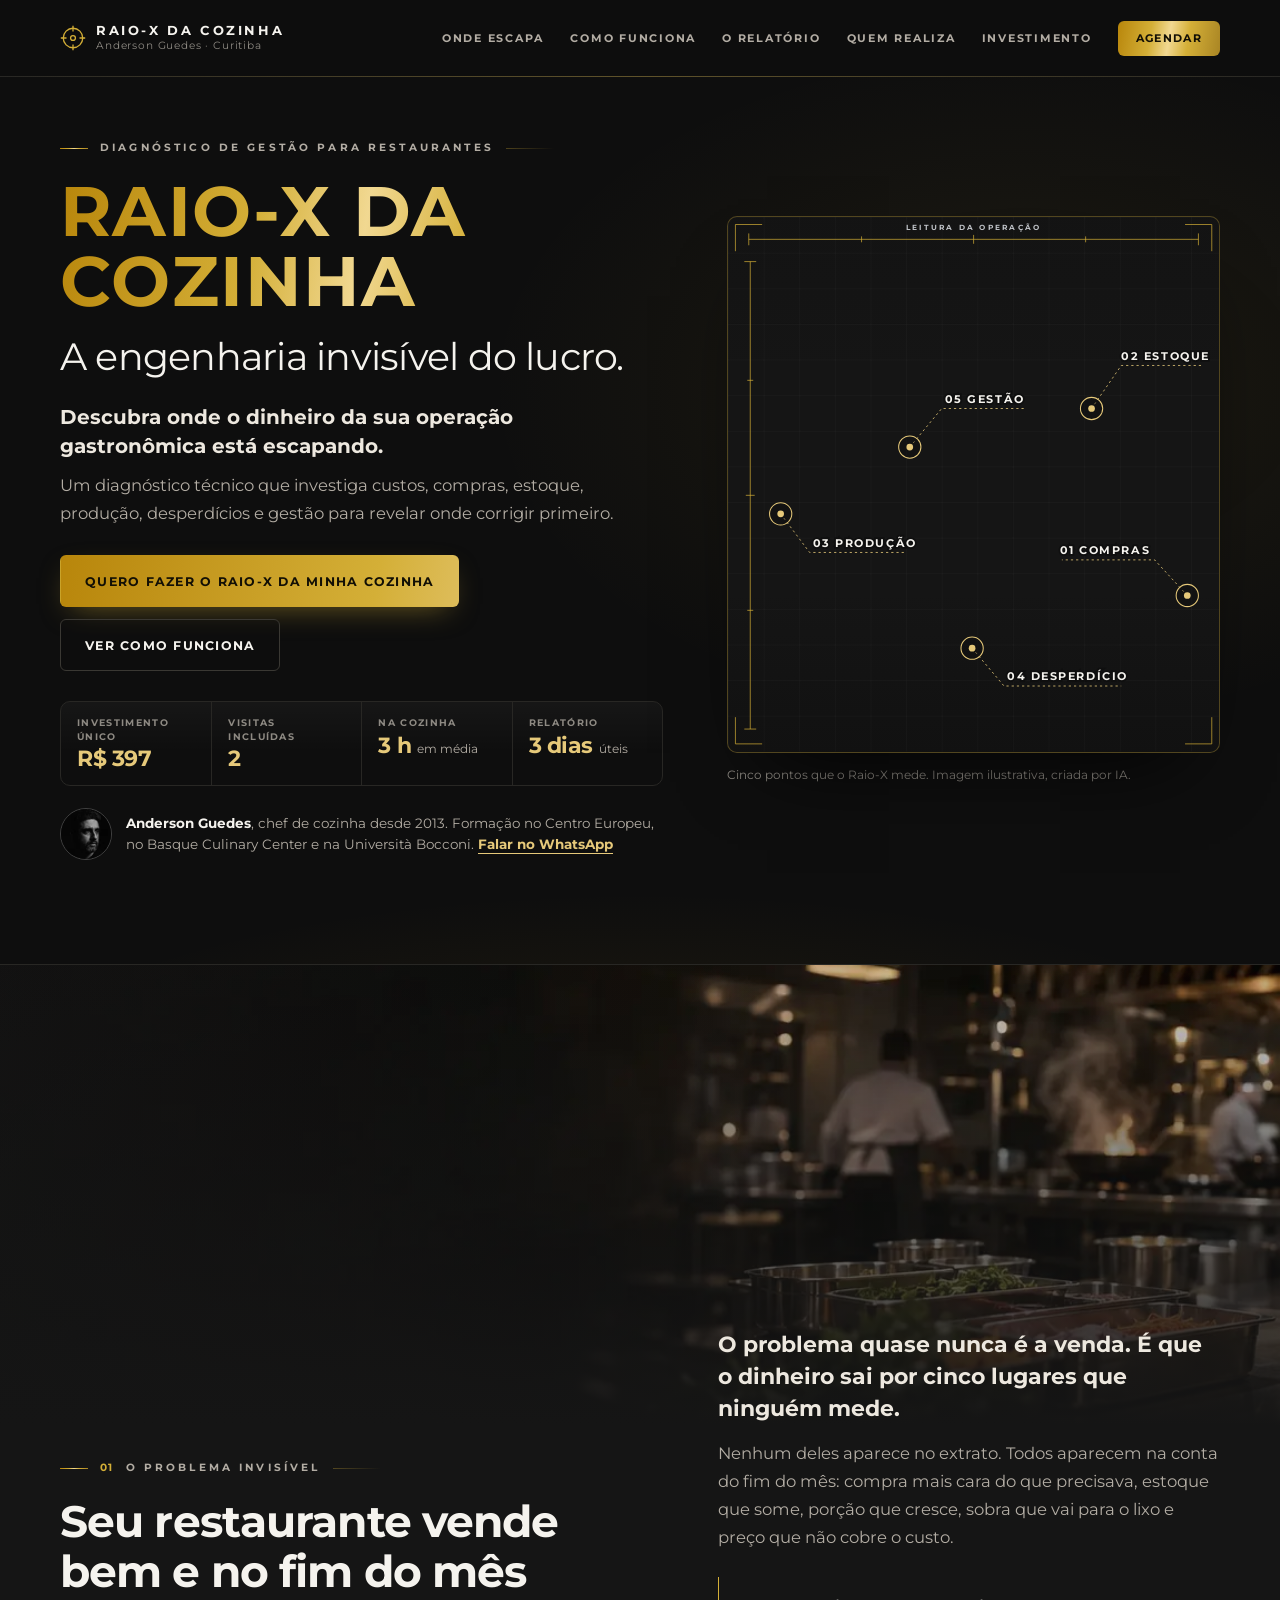
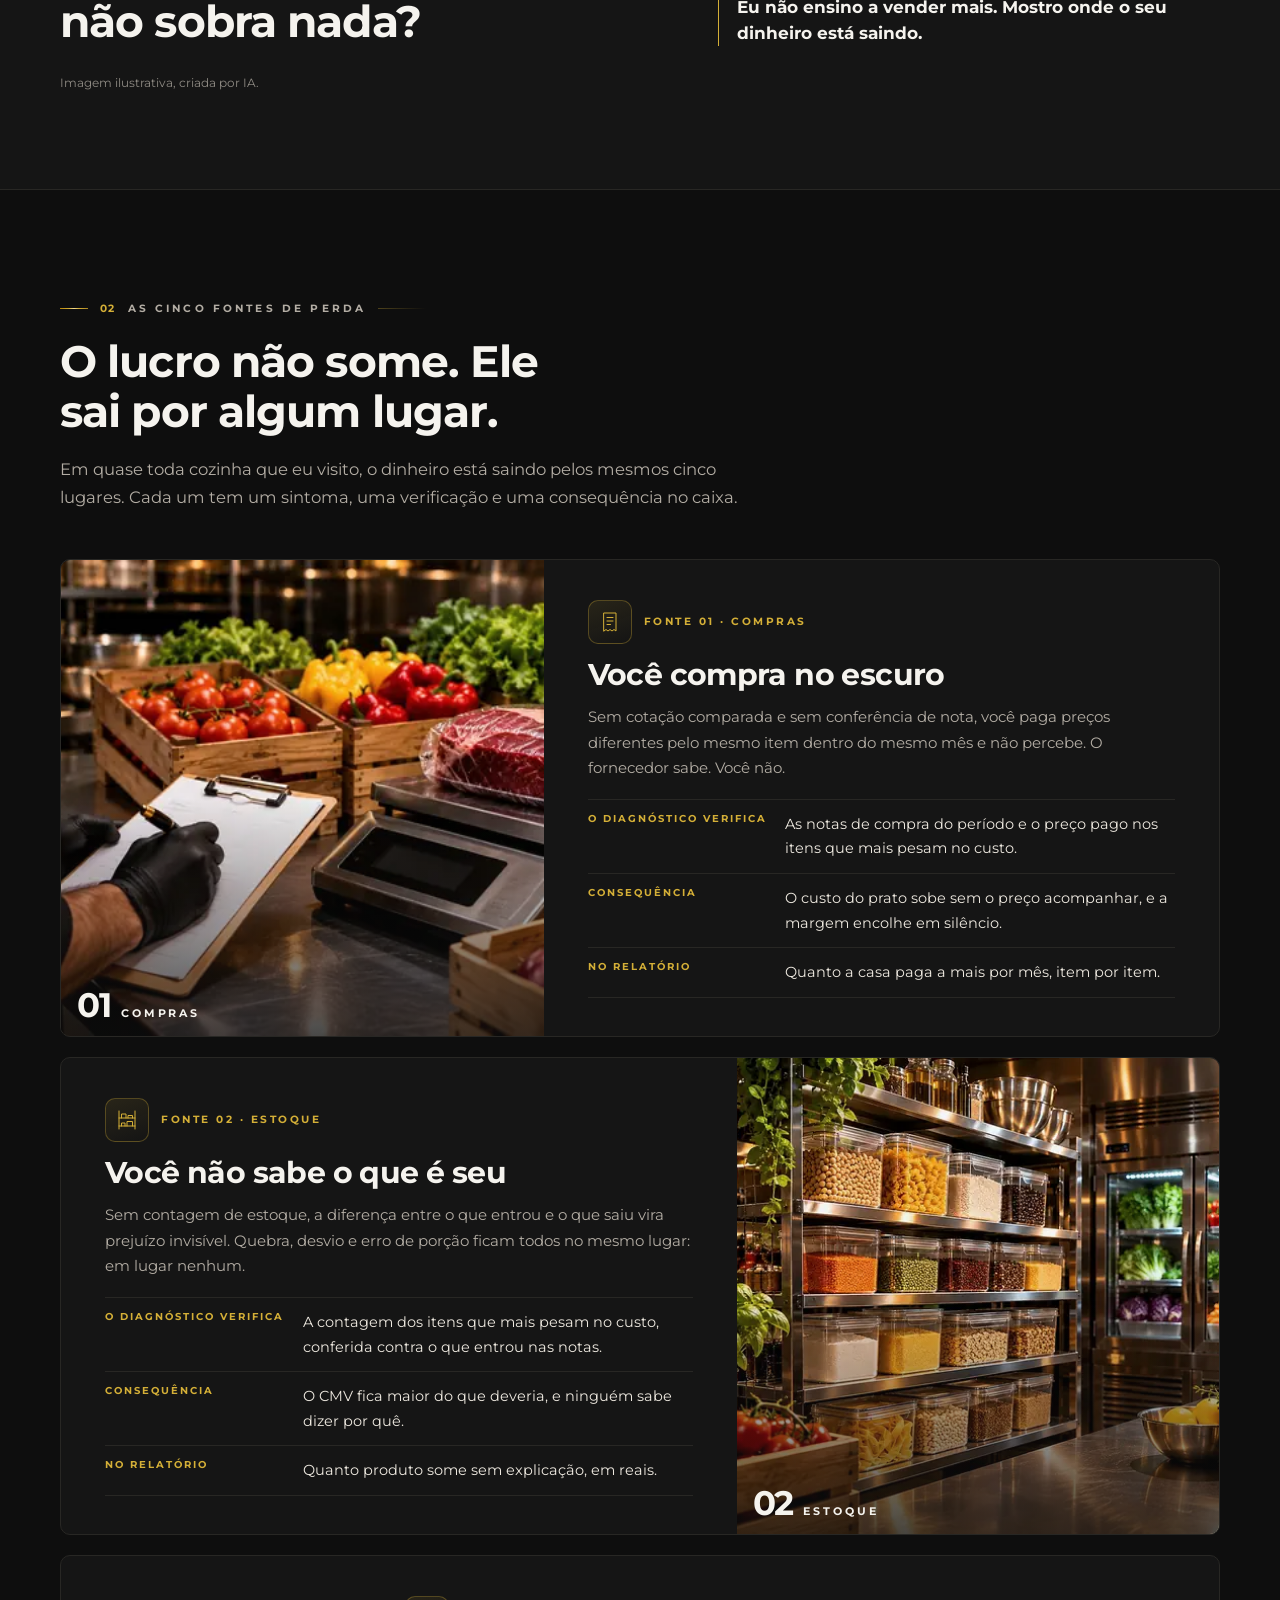
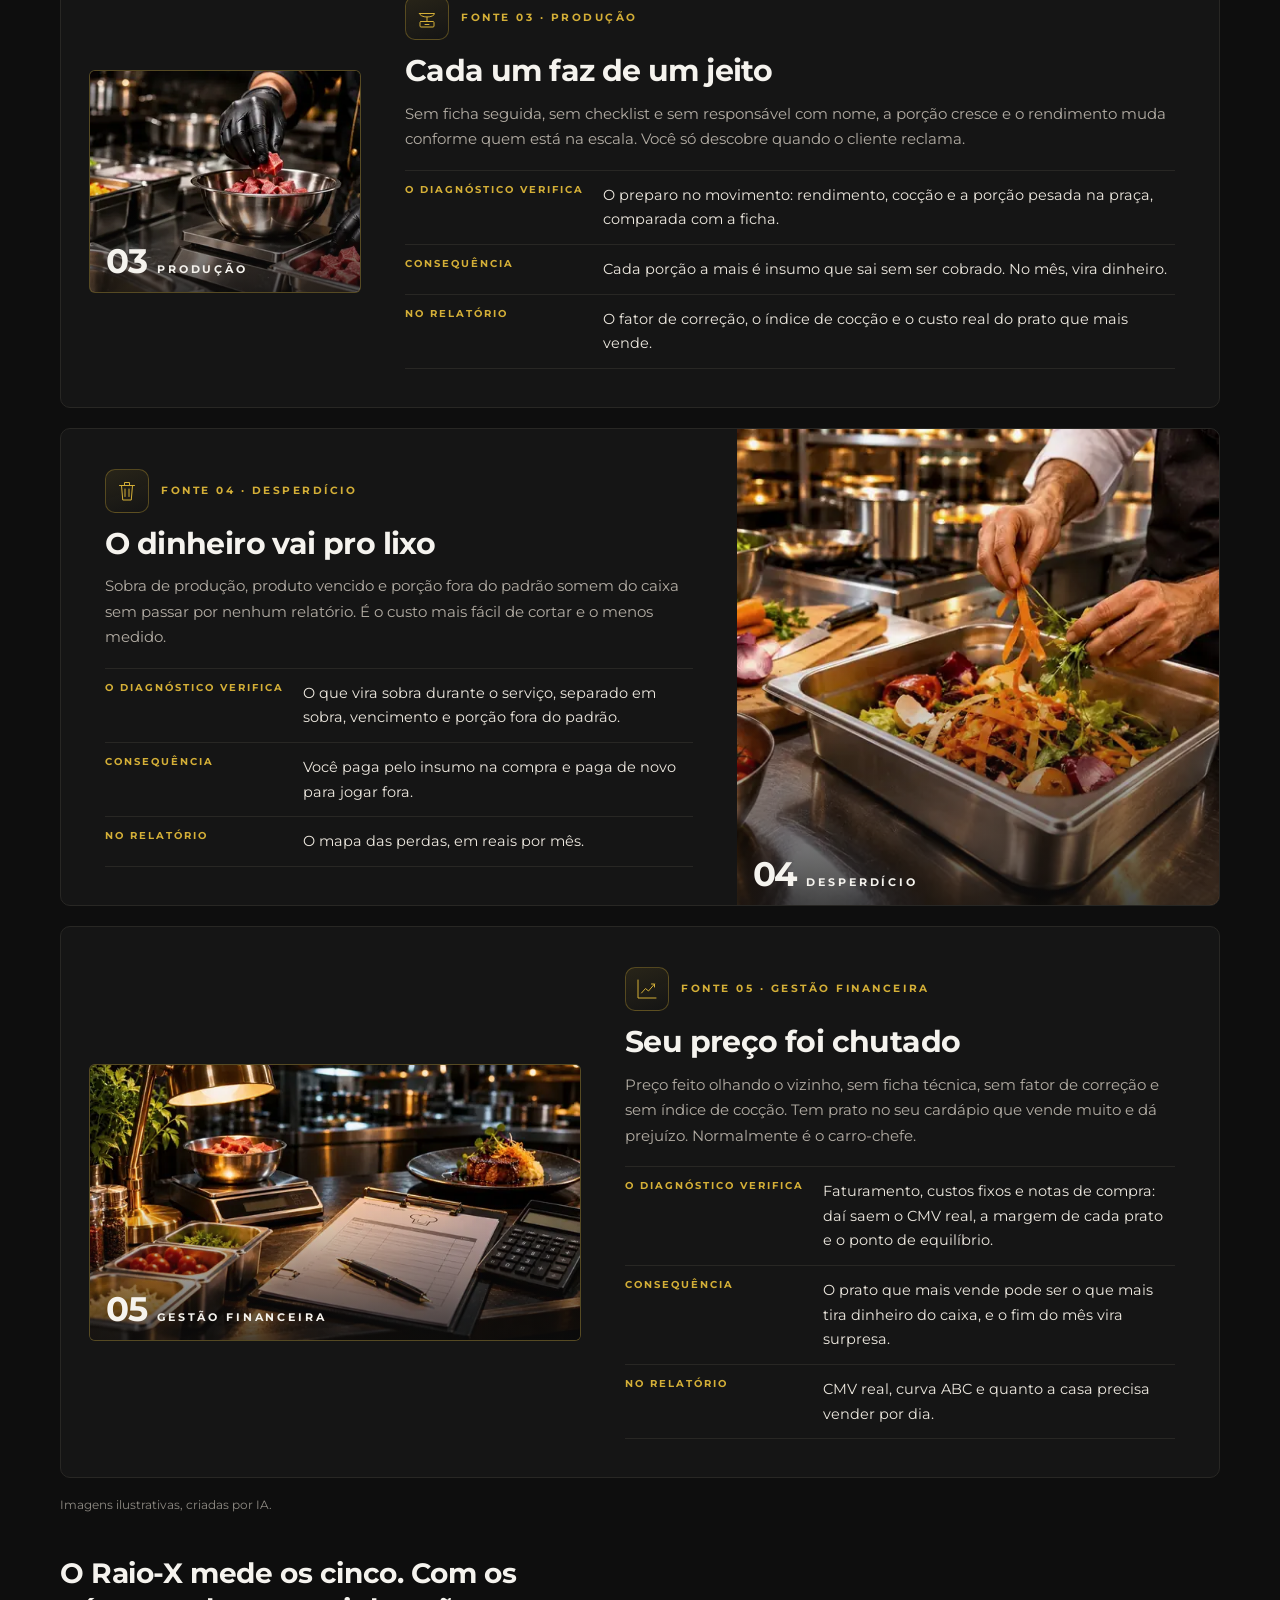
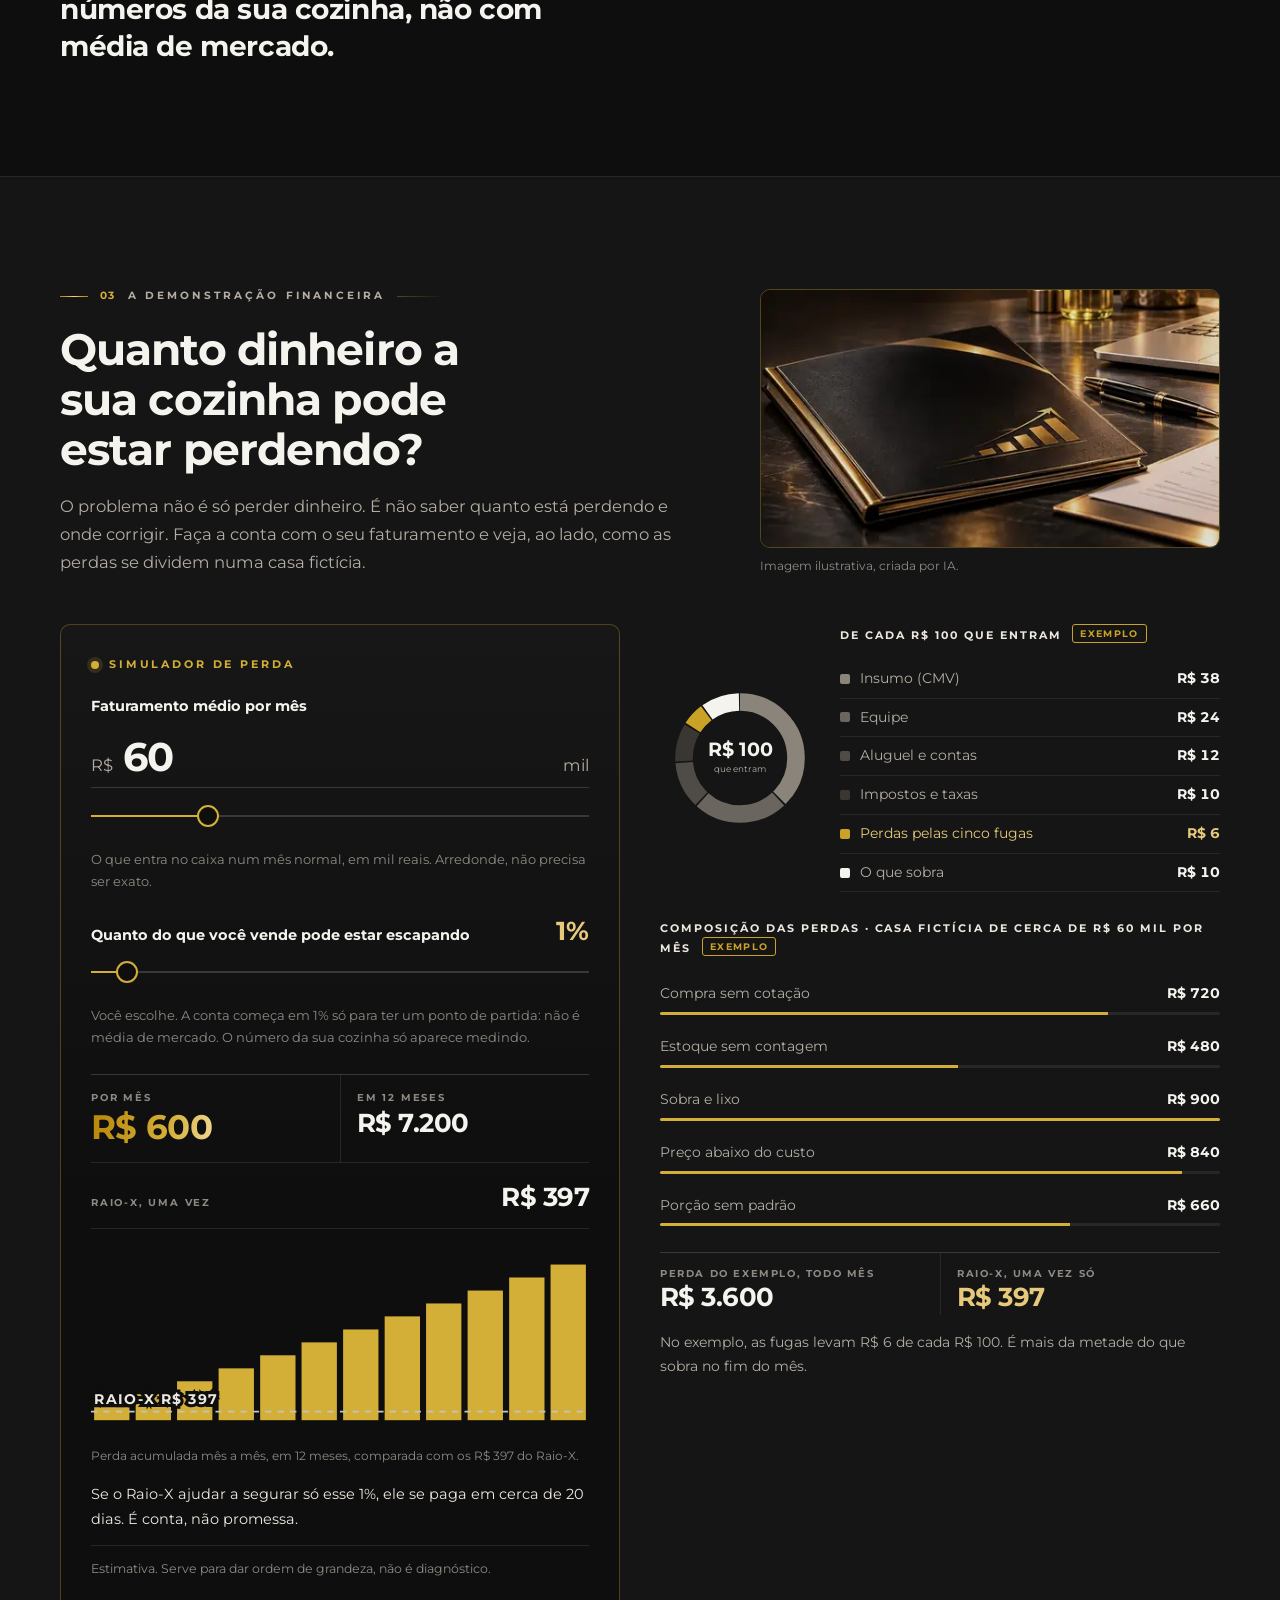
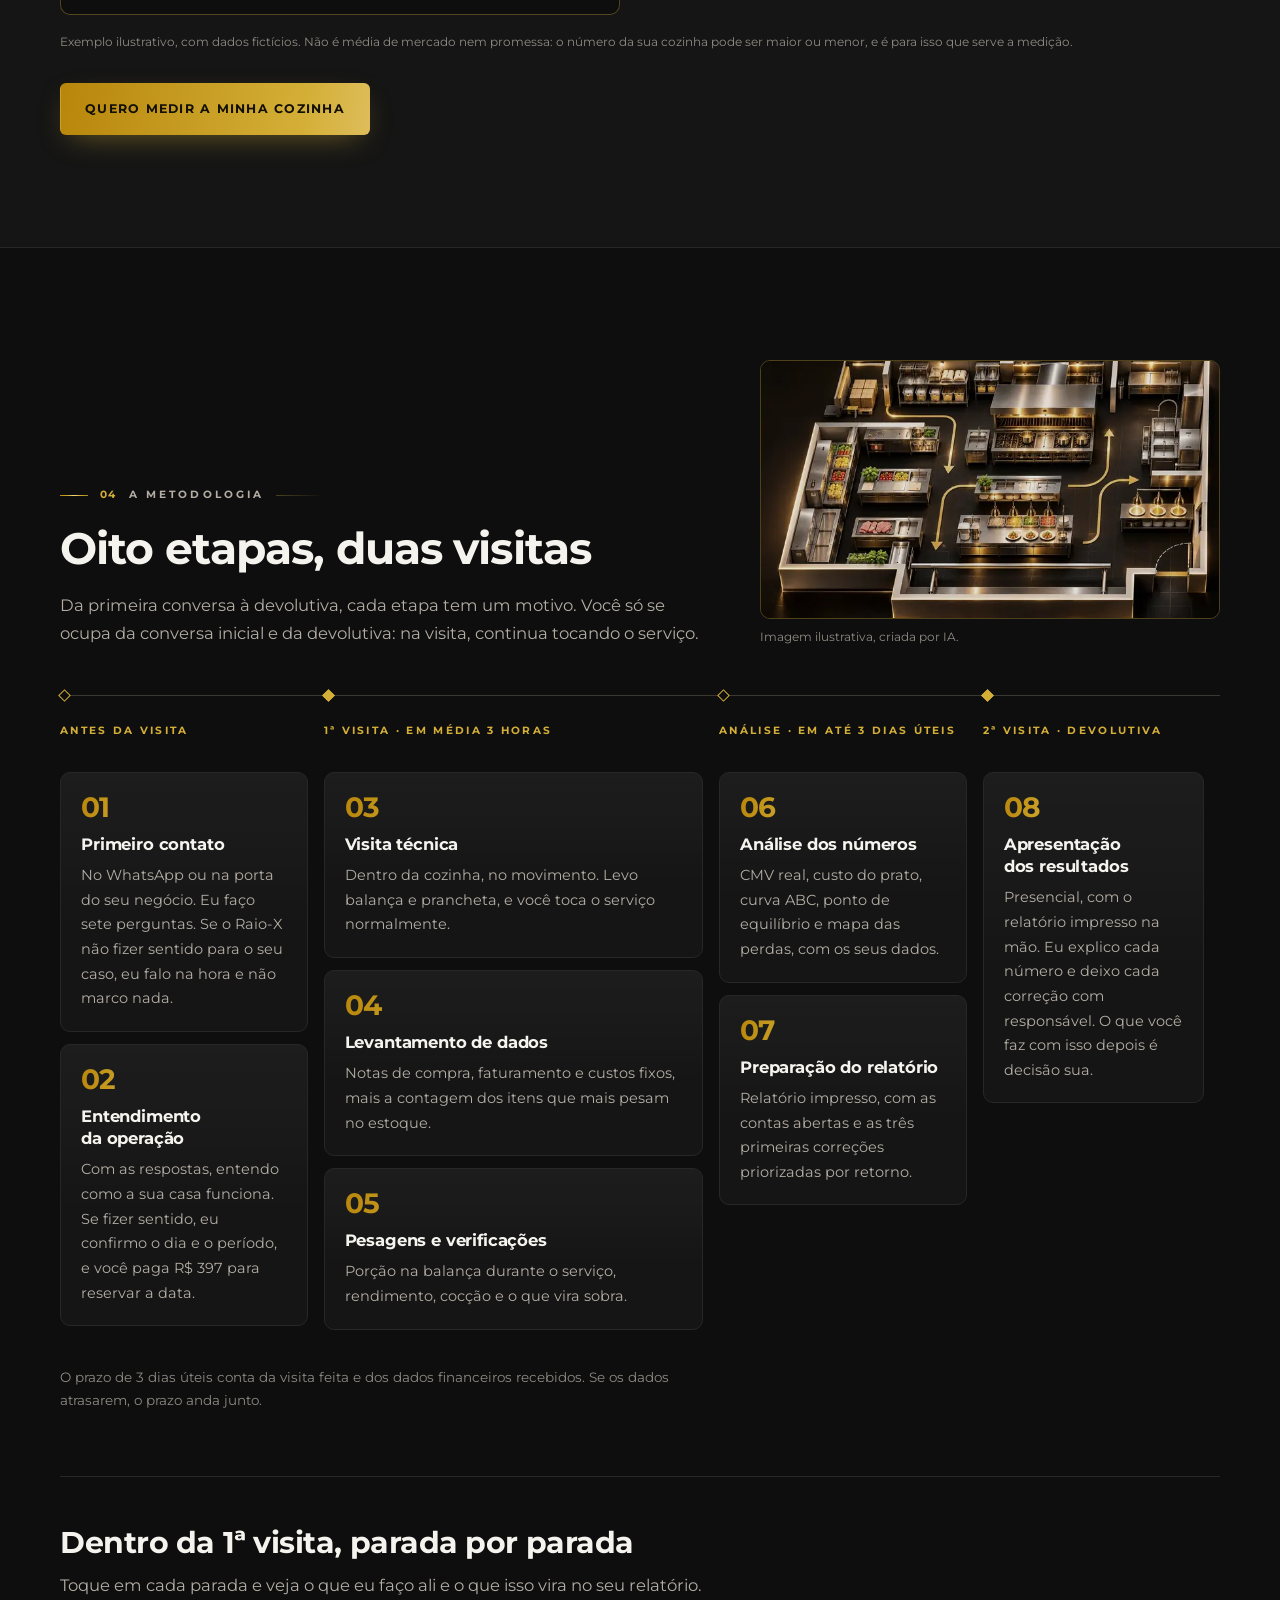
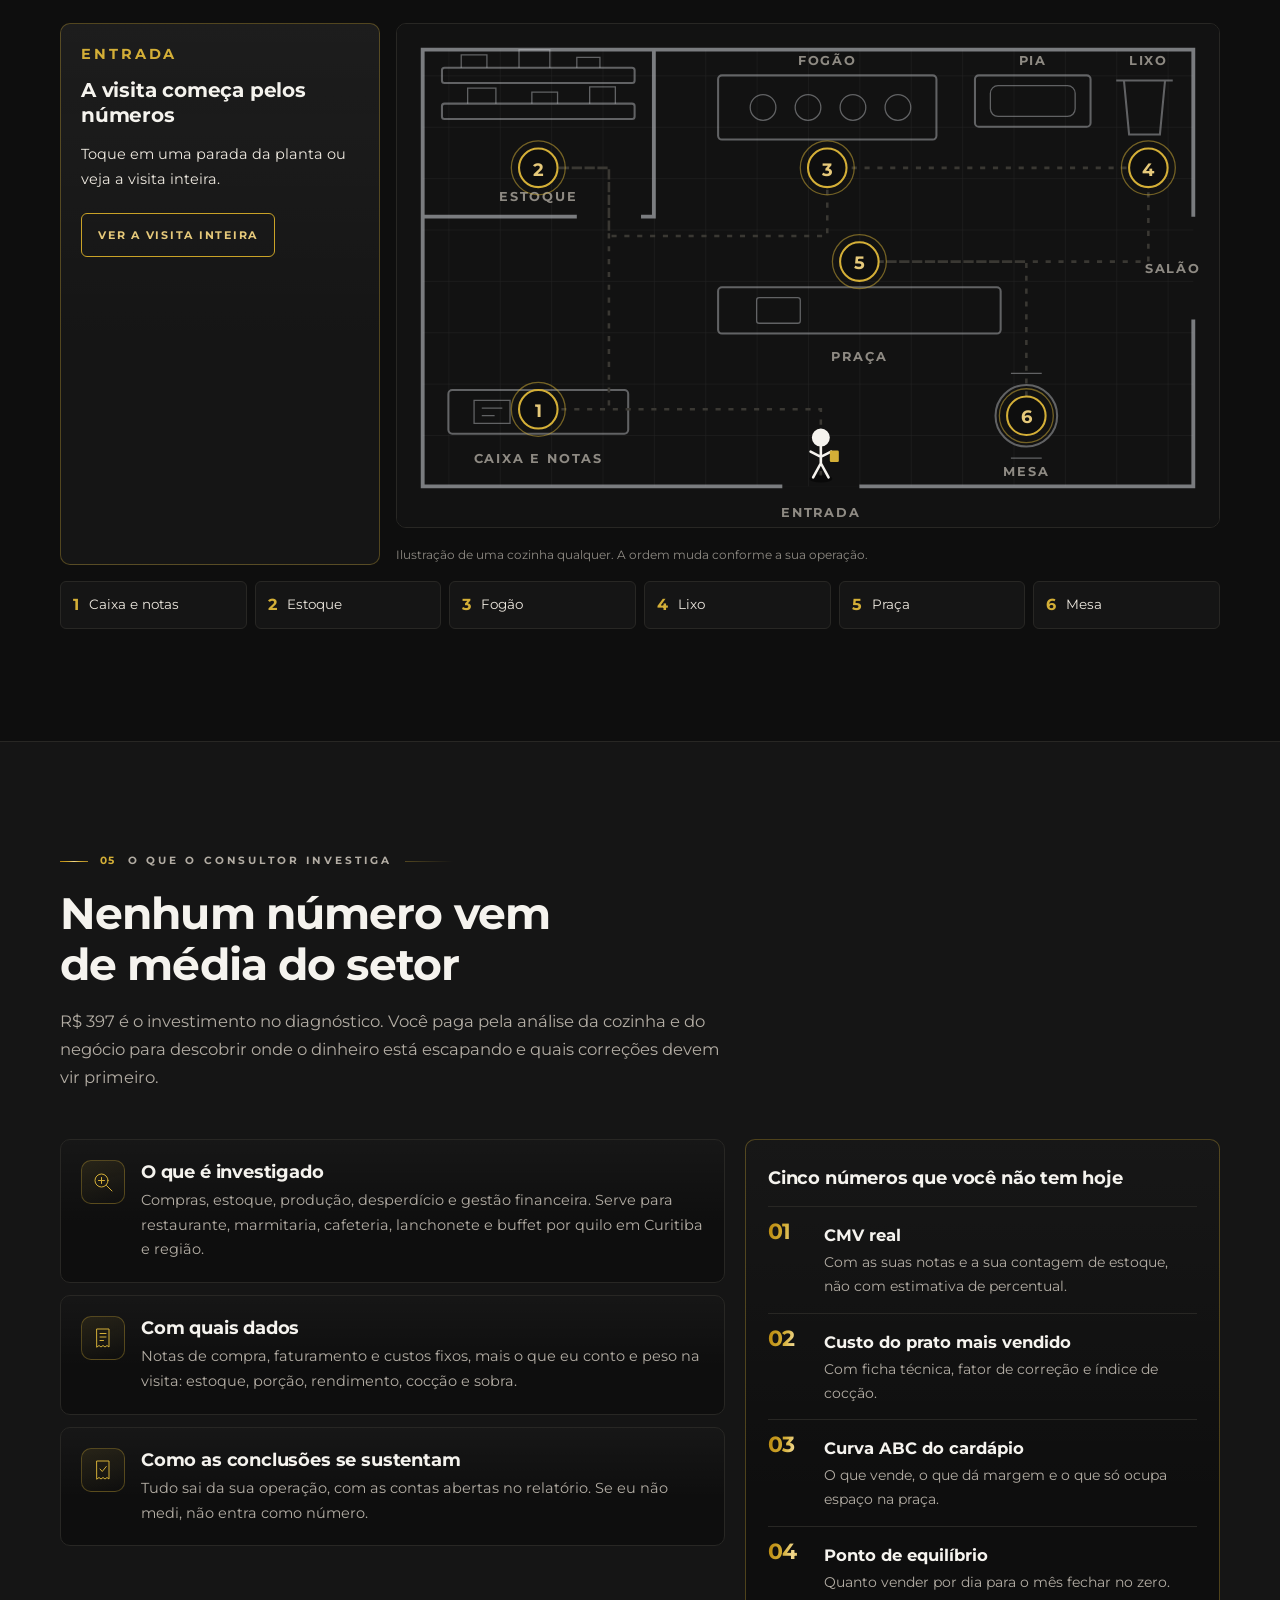
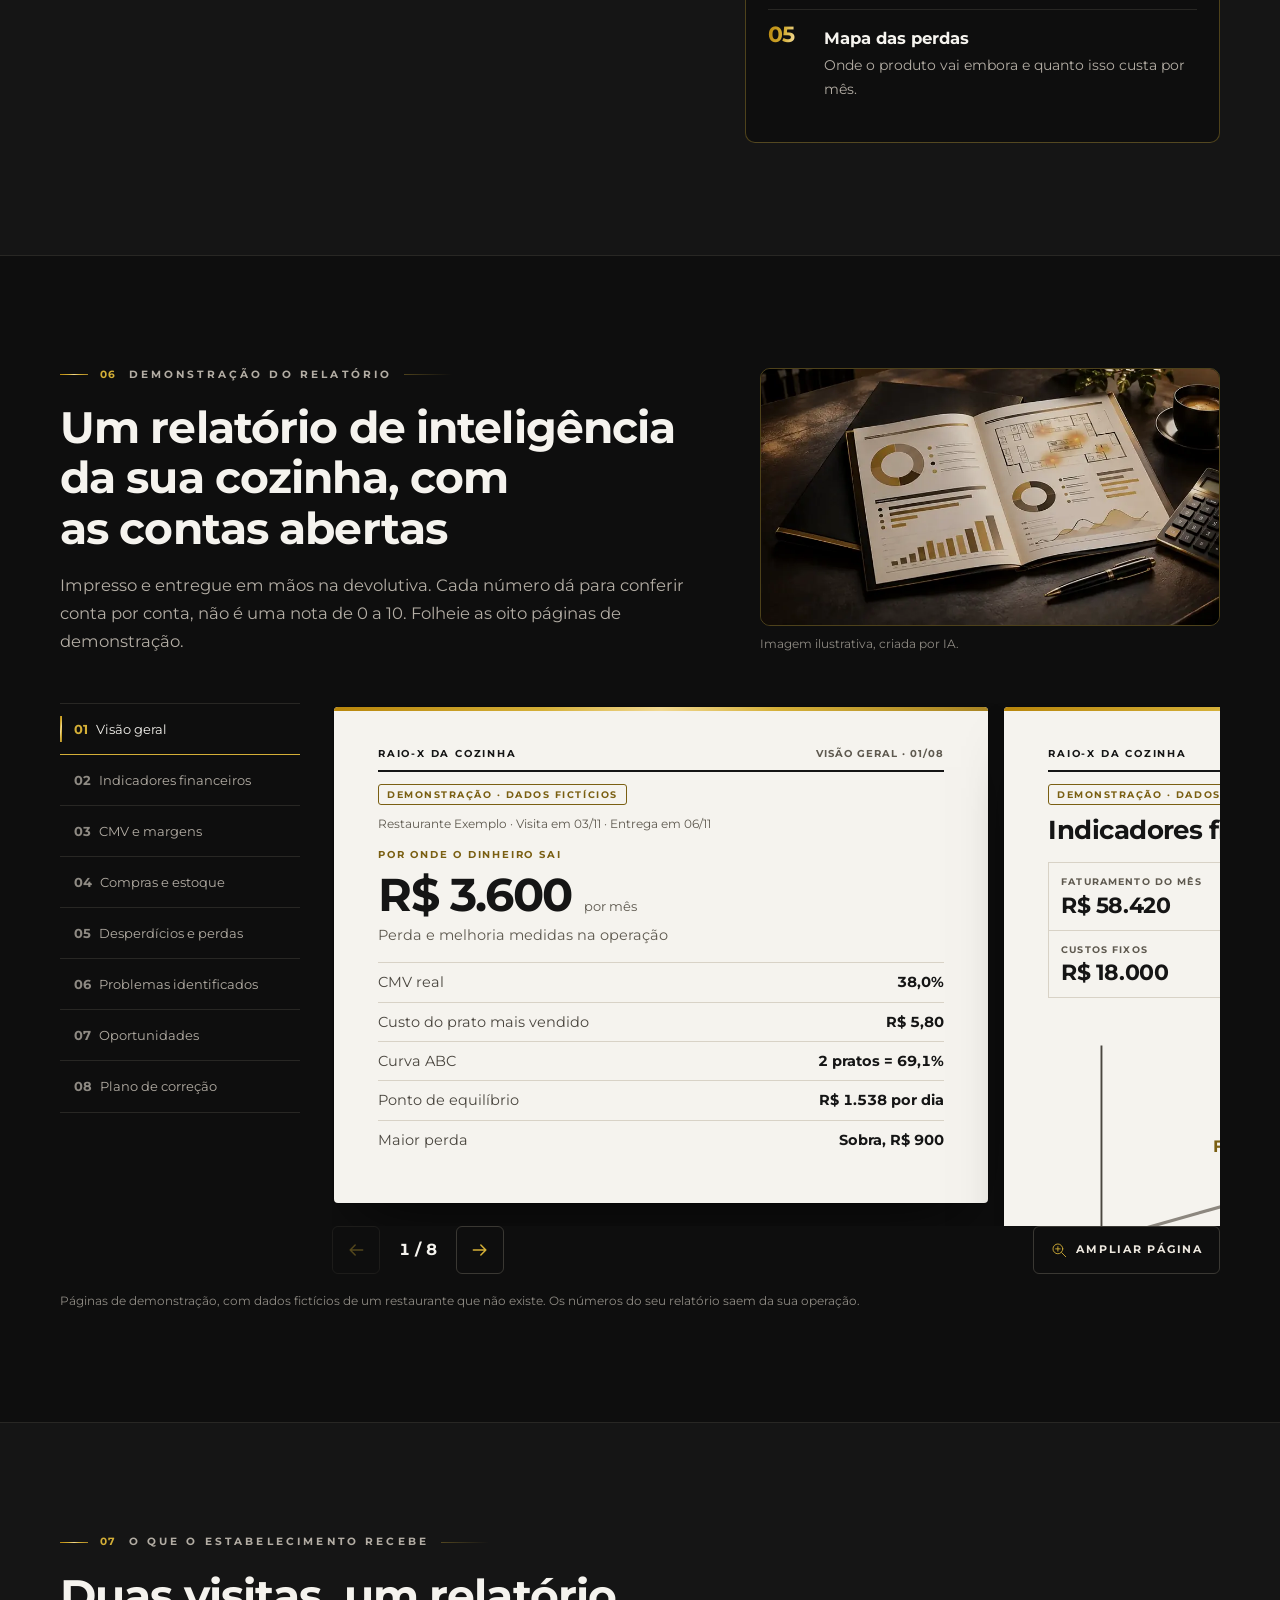
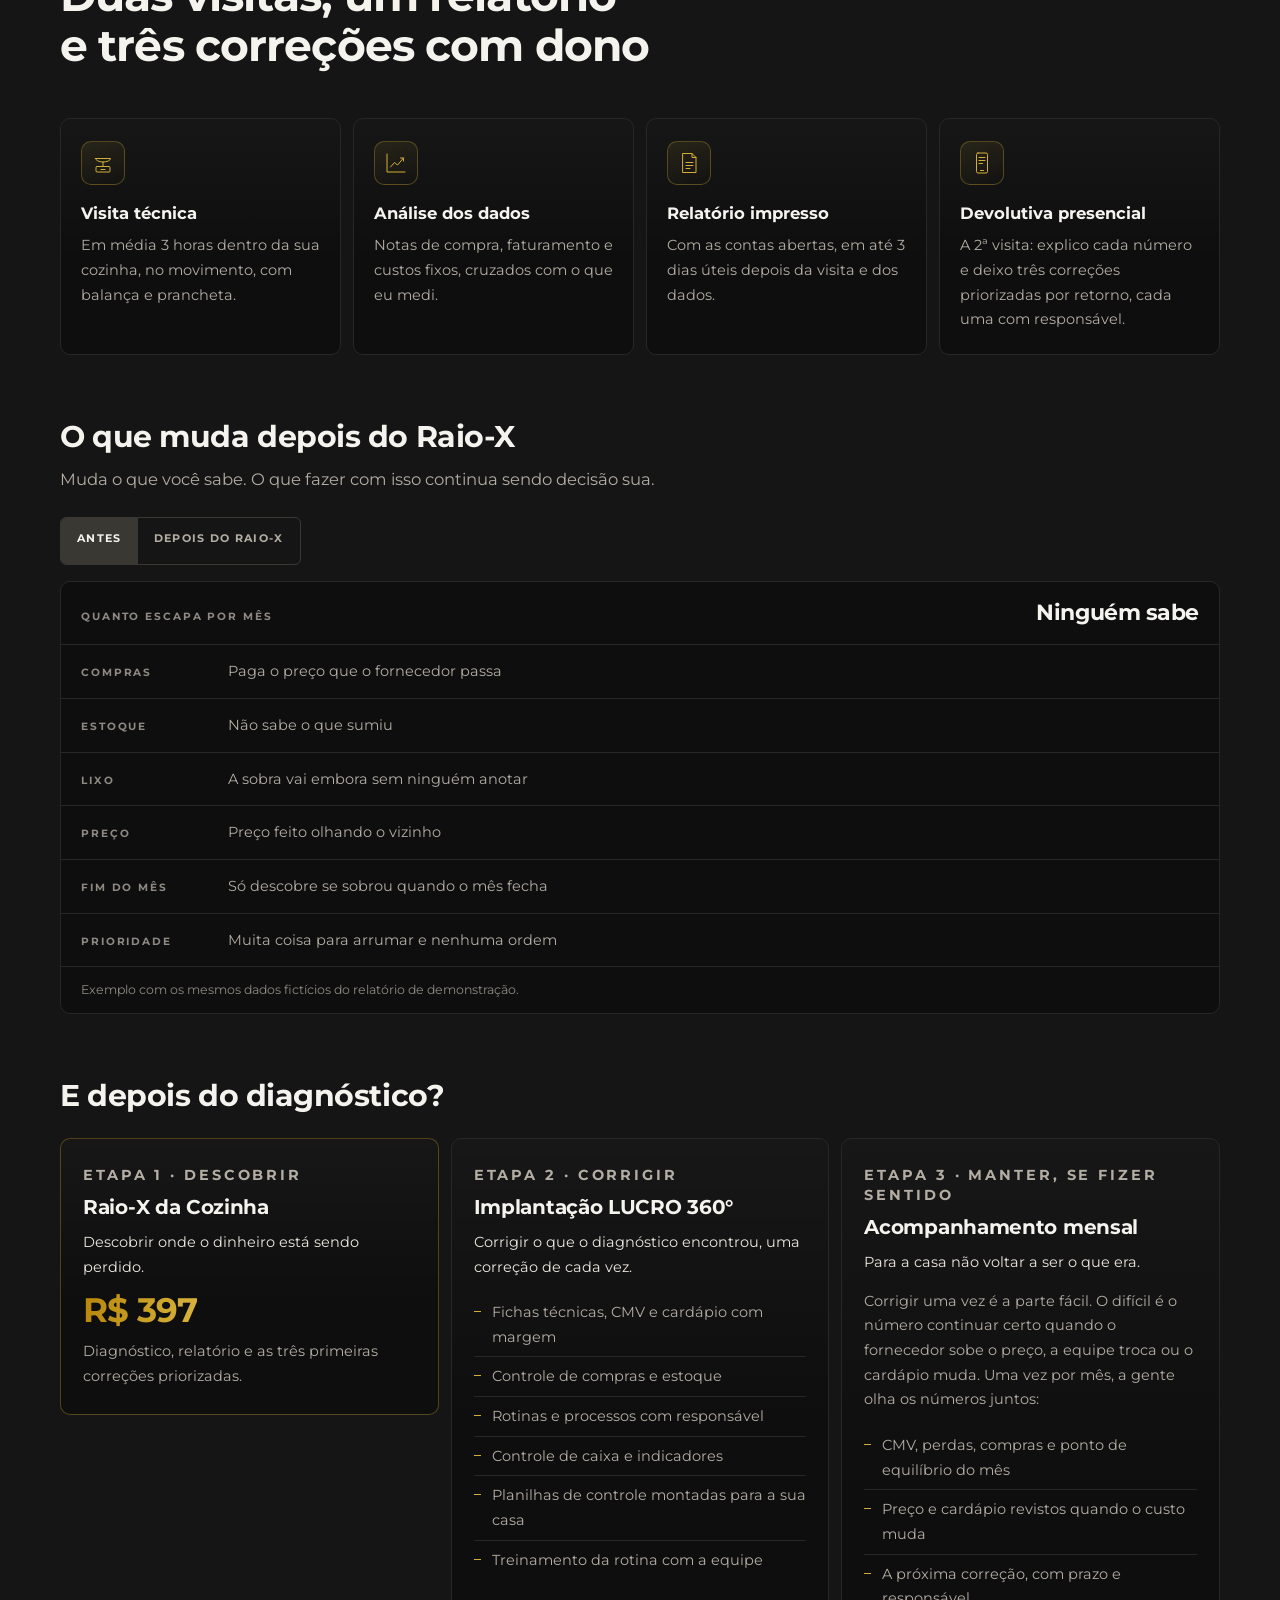
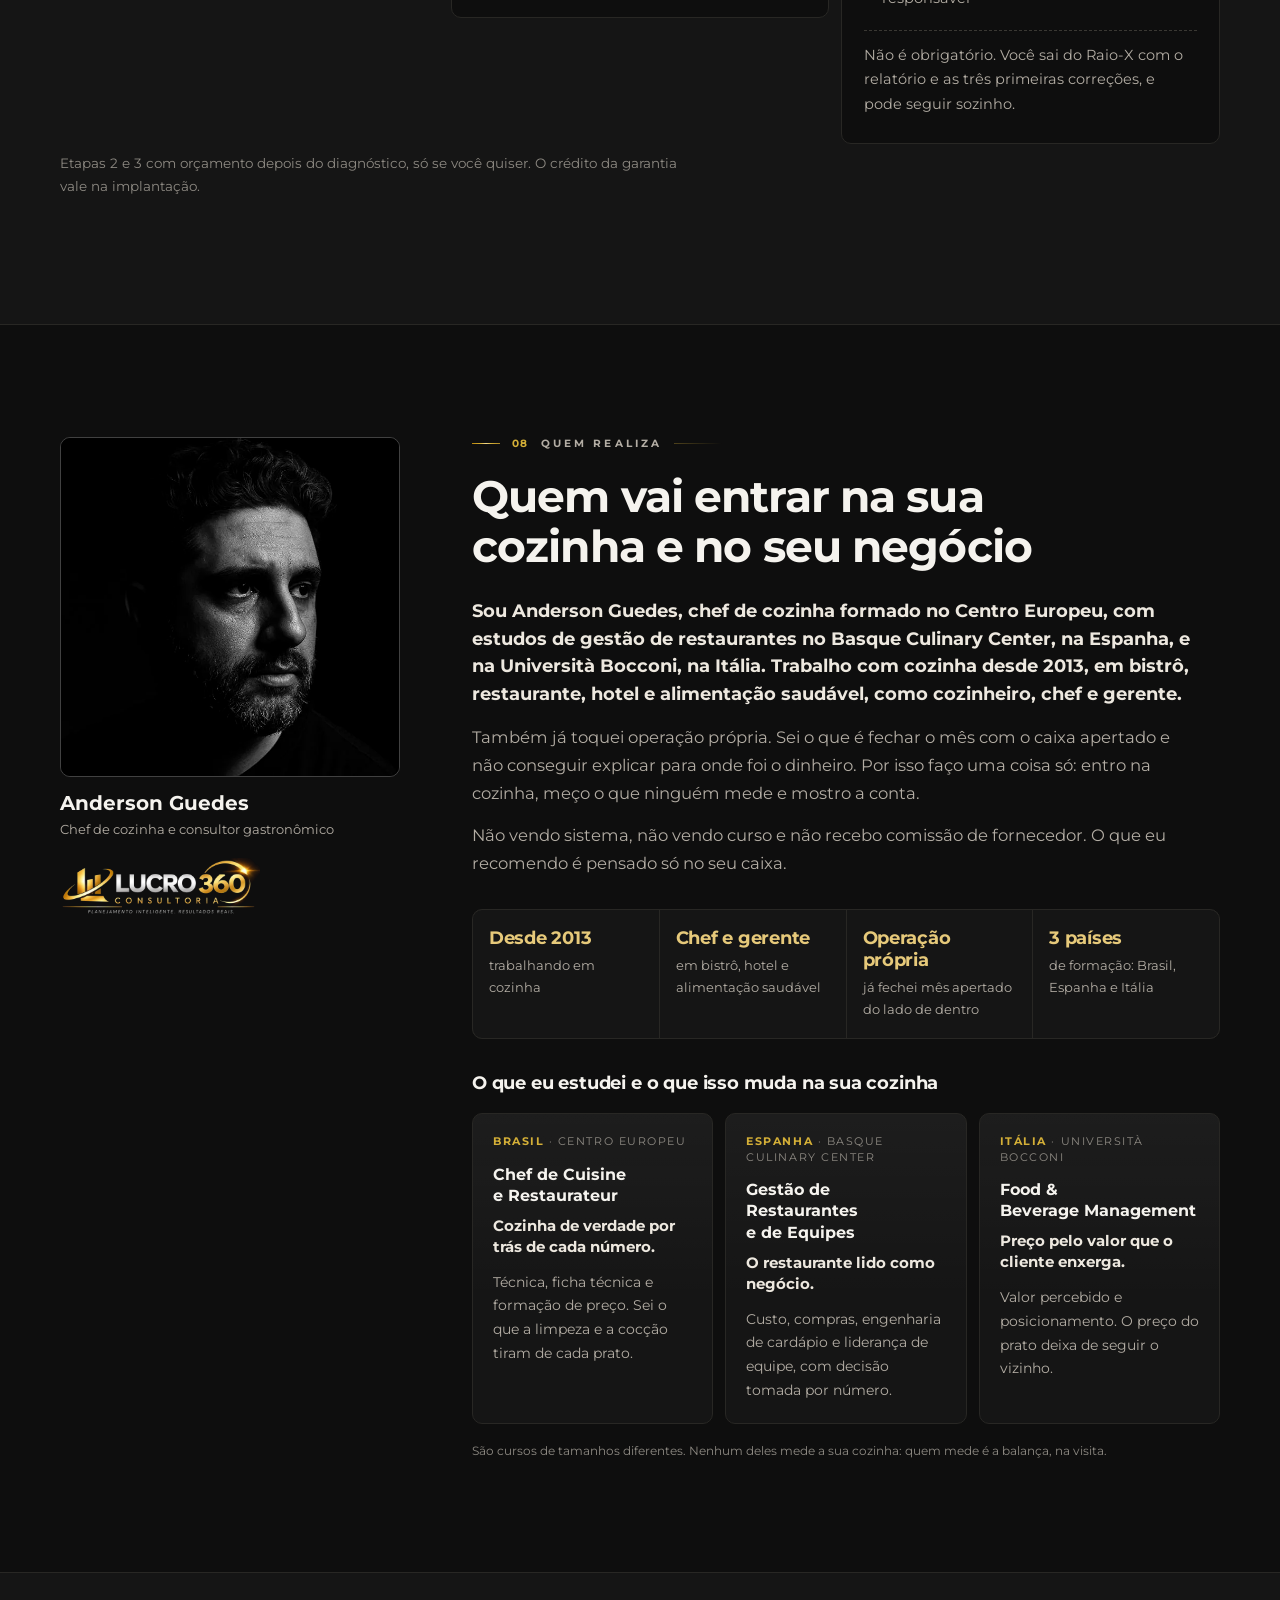
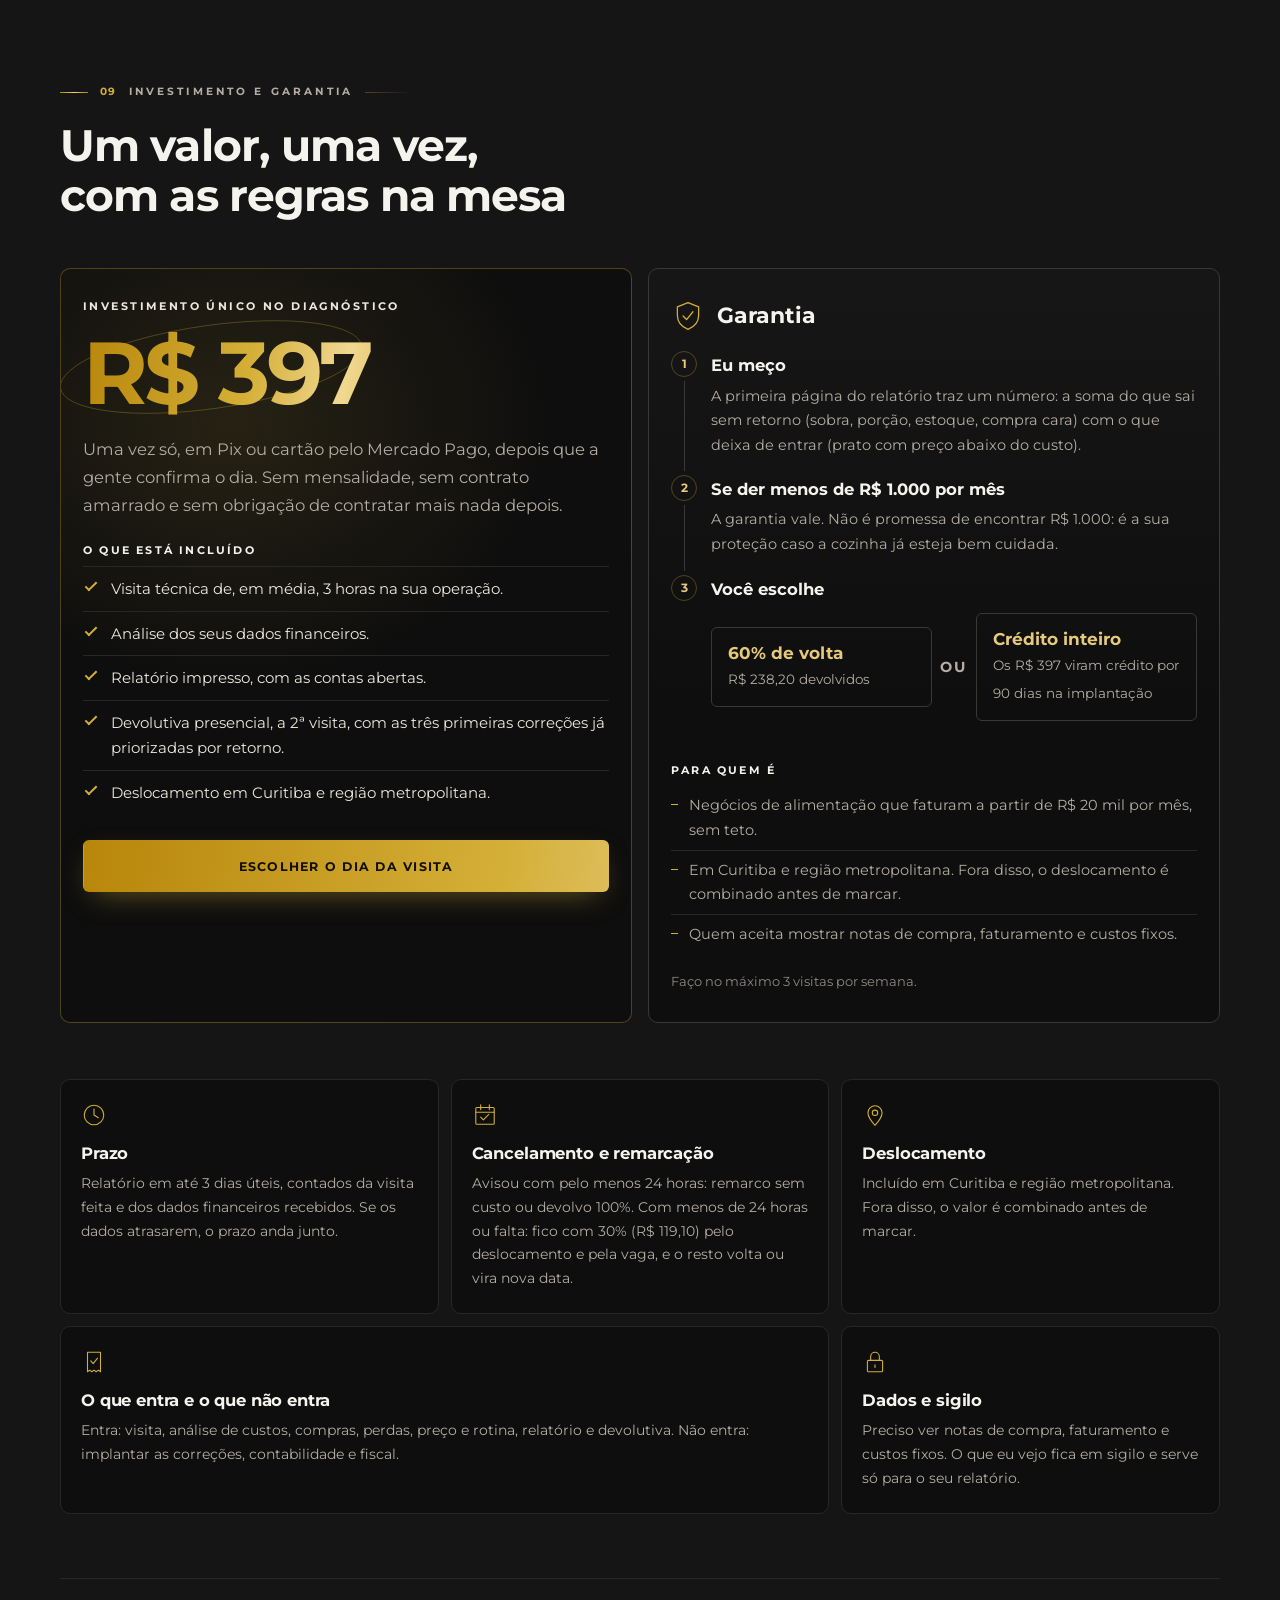
==== commit 4153edad: "Raio-X 2.1: fotos novas de Compras, Produção e Gestão financeira e precificação - 01 Compras e forne" ====
--- a/index.html
+++ b/index.html
@@ -31,7 +31,7 @@
 <link rel="preload" href="fontes/montserrat-700.woff2" as="font" type="font/woff2" crossorigin>
 <link rel="preload" href="fontes/montserrat-400.woff2" as="font" type="font/woff2" crossorigin>
 <link rel="preload" href="img/05_cozinha_profissional.webp" as="image" type="image/webp" media="(min-width: 1024px)" fetchpriority="high" imagesrcset="img/05_cozinha_profissional-m.webp 760w, img/05_cozinha_profissional.webp 1026w" imagesizes="46vw">
-<link rel="stylesheet" href="css/estilo.css?v=6">
+<link rel="stylesheet" href="css/estilo.css?v=8">
 <script>document.documentElement.className = "js";</script>
 <script type="application/ld+json">
 {"@context":"https://schema.org","@graph":[{"@type":"WebSite","@id":"https://maverickguedes77-hue.github.io/raiox-cozinha/#site","url":"https://maverickguedes77-hue.github.io/raiox-cozinha/","name":"Raio-X da Cozinha","inLanguage":"pt-BR"},{"@type":"Person","@id":"https://maverickguedes77-hue.github.io/raiox-cozinha/#anderson","name":"Anderson Guedes","jobTitle":"Chef de cozinha e consultor gastronômico","image":"https://maverickguedes77-hue.github.io/raiox-cozinha/img/anderson.webp","telephone":"+5541998824094","alumniOf":[{"@type":"EducationalOrganization","name":"Centro Europeu"},{"@type":"EducationalOrganization","name":"Basque Culinary Center"},{"@type":"EducationalOrganization","name":"Università Bocconi"}]},{"@type":"ProfessionalService","@id":"https://maverickguedes77-hue.github.io/raiox-cozinha/#negocio","name":"Anderson Guedes · Raio-X da Cozinha","url":"https://maverickguedes77-hue.github.io/raiox-cozinha/","description":"Diagnóstico de custos, compras, estoque, produção, desperdício e gestão para restaurantes, marmitarias, cafeterias, lanchonetes e buffets por quilo.","image":"https://maverickguedes77-hue.github.io/raiox-cozinha/img/og-3.jpg","logo":"https://maverickguedes77-hue.github.io/raiox-cozinha/img/logo-lucro360.webp","telephone":"+5541998824094","priceRange":"R$ 397","taxID":"35.414.930/0001-76","founder":{"@id":"https://maverickguedes77-hue.github.io/raiox-cozinha/#anderson"},"address":{"@type":"PostalAddress","addressLocality":"Curitiba","addressRegion":"PR","addressCountry":"BR"},"areaServed":[{"@type":"City","name":"Curitiba"},{"@type":"AdministrativeArea","name":"Região Metropolitana de Curitiba"}]},{"@type":"Service","@id":"https://maverickguedes77-hue.github.io/raiox-cozinha/#raiox","name":"Raio-X da Cozinha","serviceType":"Diagnóstico de gestão para restaurantes","provider":{"@id":"https://maverickguedes77-hue.github.io/raiox-cozinha/#negocio"},"areaServed":{"@type":"City","name":"Curitiba"},"offers":{"@type":"Offer","price":"397.00","priceCurrency":"BRL","url":"https://maverickguedes77-hue.github.io/raiox-cozinha/#agendar","availability":"https://schema.org/InStock"}},{"@type":"FAQPage","@id":"https://maverickguedes77-hue.github.io/raiox-cozinha/#perguntas","mainEntity":[{"@type":"Question","name":"R$ 397 está caro.","acceptedAnswer":{"@type":"Answer","text":"Pense assim: numa casa que fatura R$ 60 mil por mês, cada 1% que escapa em sobra, porção maior ou compra mais cara são R$ 600 por mês, todo mês. O diagnóstico custa R$ 397, uma vez. São, em média, oito horas de trabalho meu: cerca de três dentro da sua cozinha e o resto em análise e relatório. É estimativa e muda com o tamanho da casa. E se eu medir menos de R$ 1.000 por mês, a garantia vale."}},{"@type":"Question","name":"E se você não achar nada?","acceptedAnswer":{"@type":"Answer","text":"Aí a sua cozinha está bem cuidada, e eu te digo isso com os números na mão. Se a perda e a melhoria medidas somarem menos de R$ 1.000 por mês, você escolhe: 60% de volta ou o valor inteiro em crédito por 90 dias."}},{"@type":"Question","name":"Quantas visitas estão incluídas?","acceptedAnswer":{"@type":"Answer","text":"Duas, as duas nos R$ 397: a visita técnica, em média 3 horas dentro da sua cozinha, e a devolutiva presencial, quando eu entrego o relatório impresso e explico cada número."}},{"@type":"Question","name":"Não quero mostrar os meus números.","acceptedAnswer":{"@type":"Answer","text":"Sem notas de compra, faturamento e custos fixos não dá para calcular nada. O que eu vejo fica em sigilo e serve só para o seu relatório. Imposto não é meu assunto: eu olho grama, perda e nota de compra. Fisco é entre você e o seu contador."}},{"@type":"Question","name":"Já contratei consultoria e não mudou nada.","acceptedAnswer":{"@type":"Answer","text":"Normalmente porque o trabalho parou no diagnóstico. O relatório é bonito, ninguém executa e seis meses depois está tudo igual. Por isso a devolutiva do Raio-X sai com três correções priorizadas e com responsável definido, não com uma lista de trinta recomendações."}},{"@type":"Question","name":"Não tenho tempo para isso.","acceptedAnswer":{"@type":"Answer","text":"A visita é no seu horário de operação e você continua tocando o serviço. O que consome tempo seu são a conversa inicial e a devolutiva."}},{"@type":"Question","name":"Meu contador já cuida disso.","acceptedAnswer":{"@type":"Answer","text":"Contador cuida do fiscal: imposto, folha, obrigação acessória. CMV de ficha técnica, perda de produção e ponto de equilíbrio são gestão, não contabilidade. São coisas diferentes e as duas são necessárias."}},{"@type":"Question","name":"Você vai mexer na minha equipe?","acceptedAnswer":{"@type":"Answer","text":"Não. Eu observo a operação e converso com quem você autorizar. Decisão sobre pessoa é sua, sempre."}},{"@type":"Question","name":"Vou precisar comprar algum sistema?","acceptedAnswer":{"@type":"Answer","text":"Não. O Raio-X não exige sistema nenhum. Se você contratar a implantação, a casa recebe as planilhas de controle já montadas para ela."}},{"@type":"Question","name":"Meu negócio é muito pequeno.","acceptedAnswer":{"@type":"Answer","text":"Pode ser, e eu te digo isso com honestidade na primeira conversa. Veja acima quando eu digo não."}},{"@type":"Question","name":"Você atende restaurante grande?","acceptedAnswer":{"@type":"Answer","text":"Atendo. Meu foco são os negócios pequenos de alimentação, mas restaurante de médio e grande porte também entra. Em casa maior, a gente combina o tempo de visita na conversa."}},{"@type":"Question","name":"O que é CMV?","acceptedAnswer":{"@type":"Answer","text":"CMV é o custo da mercadoria vendida: quanto do que você fatura vira insumo. Muita cozinha calcula por estimativa. No Raio-X, ele sai das suas notas e da sua contagem de estoque."}},{"@type":"Question","name":"Quanto custa uma consultoria para restaurante em Curitiba?","acceptedAnswer":{"@type":"Answer","text":"O Raio-X da Cozinha custa R$ 397 e cobre só o diagnóstico. Se você quiser ajuda para implantar as correções, eu passo o valor depois da devolutiva, conforme o tamanho da casa."}}]}]}
@@ -170,7 +170,7 @@
 
     <ol class="areas">
       <li class="area">
-        <figure class="area-foto"><picture><source media="(min-width: 1024px)" srcset="img/04_conferencia_hortifruti-quadro.webp" width="670" height="518"><img class="foco-compras" src="img/04_conferencia_hortifruti.webp" srcset="img/04_conferencia_hortifruti-p.webp 640w, img/04_conferencia_hortifruti-m.webp 800w, img/04_conferencia_hortifruti.webp 1210w" sizes="(min-width: 1024px) 50vw, calc(100vw - 40px)" width="1210" height="518" loading="lazy" decoding="async" alt="Caixas de tomate, pimentão e folhas ao lado da balança com carne embalada e de uma prancheta, na conferência do recebimento."></picture><figcaption><span>01</span>Compras</figcaption></figure>
+        <figure class="area-foto"><img class="foco-compras" src="img/01_compras_fornecedores.webp" srcset="img/01_compras_fornecedores-p.webp 640w, img/01_compras_fornecedores-m.webp 1000w, img/01_compras_fornecedores.webp 1672w" sizes="(min-width: 1024px) 50vw, calc(100vw - 40px)" width="1672" height="941" loading="lazy" decoding="async" alt="Funcionário de luvas pretas anotando a conferência do recebimento numa prancheta, ao lado de caixas de tomate, pimentão e cebola e de uma peça de carne na balança de inox."><figcaption><span>01</span>Compras</figcaption></figure>
         <div class="area-corpo">
           <p class="area-numero"><span class="icone-quadro"><svg aria-hidden="true"><use href="#i-nota"/></svg></span>Fonte 01 · Compras</p>
           <h3>Você compra no escuro</h3>
@@ -196,7 +196,7 @@
         </div>
       </li>
       <li class="area area-estreita">
-        <figure class="area-foto"><img src="img/cena-producao.webp" width="552" height="452" loading="lazy" decoding="async" alt="Mãos de luvas pretas colocando carne em cubos numa tigela sobre a balança de cozinha."><figcaption><span>03</span>Produção</figcaption></figure>
+        <figure class="area-foto"><img class="foco-producao" src="img/03_producao_fichas_tecnicas.webp" srcset="img/03_producao_fichas_tecnicas-p.webp 560w, img/03_producao_fichas_tecnicas.webp 841w" sizes="(min-width: 1024px) 270px, (min-width: 600px) 234px, calc(100vw - 40px)" width="841" height="458" loading="lazy" decoding="async" alt="Mãos de luvas pretas porcionando carne em cubos numa tigela de inox sobre a balança, com cubas de ingredientes picados ao lado."><figcaption><span>03</span>Produção</figcaption></figure>
         <div class="area-corpo">
           <p class="area-numero"><span class="icone-quadro"><svg aria-hidden="true"><use href="#i-balanca"/></svg></span>Fonte 03 · Produção</p>
           <h3>Cada um faz de um jeito</h3>
@@ -221,37 +221,8 @@
           </dl>
         </div>
       </li>
-      <li class="area">
-        <figure class="area-foto"><svg class="area-ilustra" viewBox="0 0 640 480" preserveAspectRatio="xMidYMid slice" role="img" aria-label="Ilustração em traço dourado e prata: pasta de controle, documentos financeiros sem valores, calculadora de visor apagado e pilhas de moedas sobre uma grade técnica.">
-          <defs>
-            <linearGradient id="fin-fundo" x1="0" y1="0" x2="1" y2="1"><stop offset="0" stop-color="#1B1A17"/><stop offset="1" stop-color="#0B0B0B"/></linearGradient>
-            <linearGradient id="fin-ouro" x1="0" y1="0" x2="1" y2="1"><stop offset="0" stop-color="#B8860B"/><stop offset=".5" stop-color="#E6C97A"/><stop offset="1" stop-color="#A98524"/></linearGradient>
-            <radialGradient id="fin-luz" cx=".62" cy=".3" r=".6"><stop offset="0" stop-color="#D4AF37" stop-opacity=".16"/><stop offset="1" stop-color="#D4AF37" stop-opacity="0"/></radialGradient>
-            <pattern id="fin-grade" width="32" height="32" patternUnits="userSpaceOnUse"><path d="M32 0H0V32" fill="none" stroke="#C0C3C8" stroke-opacity=".07"/></pattern>
-          </defs>
-          <rect width="640" height="480" fill="url(#fin-fundo)"/>
-          <rect width="640" height="480" fill="url(#fin-grade)"/>
-          <rect width="640" height="480" fill="url(#fin-luz)"/>
-          <!-- análise abstrata: órbitas e mira, sem valores -->
-          <g class="fin-orbita"><circle cx="470" cy="150" r="92"/><circle cx="470" cy="150" r="62"/><path d="M470 40v40M470 220v40M360 150h40M540 150h40"/><path class="fin-arco" d="M470 58a92 92 0 0 1 86 60"/></g>
-          <path class="fin-curva" d="M96 410C170 380 210 396 260 360S350 300 420 318 520 280 580 240"/>
-          <g class="fin-ponto"><circle cx="260" cy="360" r="4"/><circle cx="420" cy="318" r="4"/><circle cx="580" cy="240" r="4"/></g>
-          <!-- pasta de controle -->
-          <path class="fin-pasta" d="M96 128h70l14 14h120a8 8 0 0 1 8 8v190a8 8 0 0 1-8 8H104a8 8 0 0 1-8-8z"/>
-          <!-- documentos -->
-          <rect class="fin-doc fin-doc-atras" x="132" y="132" width="180" height="200" rx="4" transform="rotate(-5 222 232)"/>
-          <rect class="fin-doc" x="136" y="146" width="180" height="200" rx="4"/>
-          <path class="fin-doc-titulo" d="M150 156h70"/>
-          <path class="fin-linha" d="M150 170H290"/><path class="fin-linha" d="M150 186H300"/><path class="fin-linha" d="M150 202H260"/><path class="fin-linha" d="M150 226H296"/><path class="fin-linha" d="M150 242H240"/><path class="fin-linha" d="M150 266H290"/><path class="fin-linha" d="M150 282H270"/>
-          <path class="fin-check" d="M152 304l8 8 14-16M190 306h80"/>
-          <!-- calculadora -->
-          <rect class="fin-calc" x="388" y="196" width="146" height="196" rx="12"/>
-          <rect class="fin-visor" x="402" y="212" width="118" height="36" rx="5"/>
-          <g class="fin-botoes"><rect class="b" x="402" y="262" width="22" height="16" rx="3"/><rect class="b" x="432" y="262" width="22" height="16" rx="3"/><rect class="b" x="462" y="262" width="22" height="16" rx="3"/><rect class="b-ouro" x="492" y="262" width="22" height="16" rx="3"/><rect class="b" x="402" y="286" width="22" height="16" rx="3"/><rect class="b" x="432" y="286" width="22" height="16" rx="3"/><rect class="b" x="462" y="286" width="22" height="16" rx="3"/><rect class="b-ouro" x="492" y="286" width="22" height="16" rx="3"/><rect class="b" x="402" y="310" width="22" height="16" rx="3"/><rect class="b" x="432" y="310" width="22" height="16" rx="3"/><rect class="b" x="462" y="310" width="22" height="16" rx="3"/><rect class="b-ouro" x="492" y="310" width="22" height="16" rx="3"/><rect class="b" x="402" y="334" width="22" height="16" rx="3"/><rect class="b" x="432" y="334" width="22" height="16" rx="3"/><rect class="b" x="462" y="334" width="22" height="16" rx="3"/><rect class="b-ouro" x="492" y="334" width="22" height="16" rx="3"/><rect class="b" x="402" y="358" width="22" height="16" rx="3"/><rect class="b" x="432" y="358" width="22" height="16" rx="3"/><rect class="b" x="462" y="358" width="22" height="16" rx="3"/><rect class="b-ouro" x="492" y="358" width="22" height="16" rx="3"/></g>
-          <!-- moedas -->
-          <g class="fin-moedas"><ellipse cx="584" cy="414" rx="34" ry="10"/><path d="M550 414v-12M618 414v-12"/><ellipse cx="584" cy="402" rx="34" ry="10"/><path d="M550 402v-12M618 402v-12"/><ellipse cx="584" cy="390" rx="34" ry="10"/><path d="M550 390v-12M618 390v-12"/><ellipse cx="584" cy="378" rx="34" ry="10"/><path d="M550 378v-12M618 378v-12"/><ellipse class="fin-moeda-topo" cx="584" cy="366" rx="34" ry="10"/></g>
-          <path class="fin-canto" d="M16 52V16h36M588 16h36v36M624 428v36h-36M52 464H16v-36"/>
-        </svg><figcaption><span>05</span>Gestão financeira</figcaption></figure>
+      <li class="area area-media">
+        <figure class="area-foto"><img class="foco-gestao" src="img/05_gestao_precificacao.webp" srcset="img/05_gestao_precificacao-p.webp 640w, img/05_gestao_precificacao-m.webp 1000w, img/05_gestao_precificacao.webp 1672w" sizes="(min-width: 1024px) 492px, calc(100vw - 40px)" width="1672" height="941" loading="lazy" decoding="async" alt="Bancada escura com balança de inox e tigela de carne em cubos, cubas de ingredientes, prancheta com ficha de custo, calculadora, caneta dourada e um prato finalizado, sob luminária de latão."><figcaption><span>05</span>Gestão financeira</figcaption></figure>
         <div class="area-corpo">
           <p class="area-numero"><span class="icone-quadro"><svg aria-hidden="true"><use href="#i-grafico"/></svg></span>Fonte 05 · Gestão financeira</p>
           <h3>Seu preço foi chutado</h3>
--- a/css/estilo.css
+++ b/css/estilo.css
@@ -775,6 +775,19 @@
   .area-estreita .area-foto { min-height: 0; align-self: center; margin: 28px 0 28px 28px; aspect-ratio: 552 / 452; border: 1px solid var(--borda-ouro); border-radius: 6px; }
 }
 
+/* Fotos 2.1 (segunda leva): enquadramento por foto */
+.area-foto .foco-producao { object-position: 62% 50%; }
+@media (min-width: 1024px) {
+  .area-foto .foco-compras { object-position: 36% 50%; }
+}
+
+/* Gestão financeira e precificação: foto inteira em 16:9, ao lado do texto só no computador */
+.area-media .area-foto { aspect-ratio: 1672 / 941; }
+@media (min-width: 1024px) {
+  .area.area-media { grid-template-columns: 520px minmax(0, 1fr); }
+  .area-media .area-foto { min-height: 0; align-self: center; margin: 28px 0 28px 28px; border: 1px solid var(--borda-ouro); border-radius: 6px; }
+}
+
 /* Movimento reduzido */
 @media (prefers-reduced-motion: reduce) {
   html { scroll-behavior: auto; }
